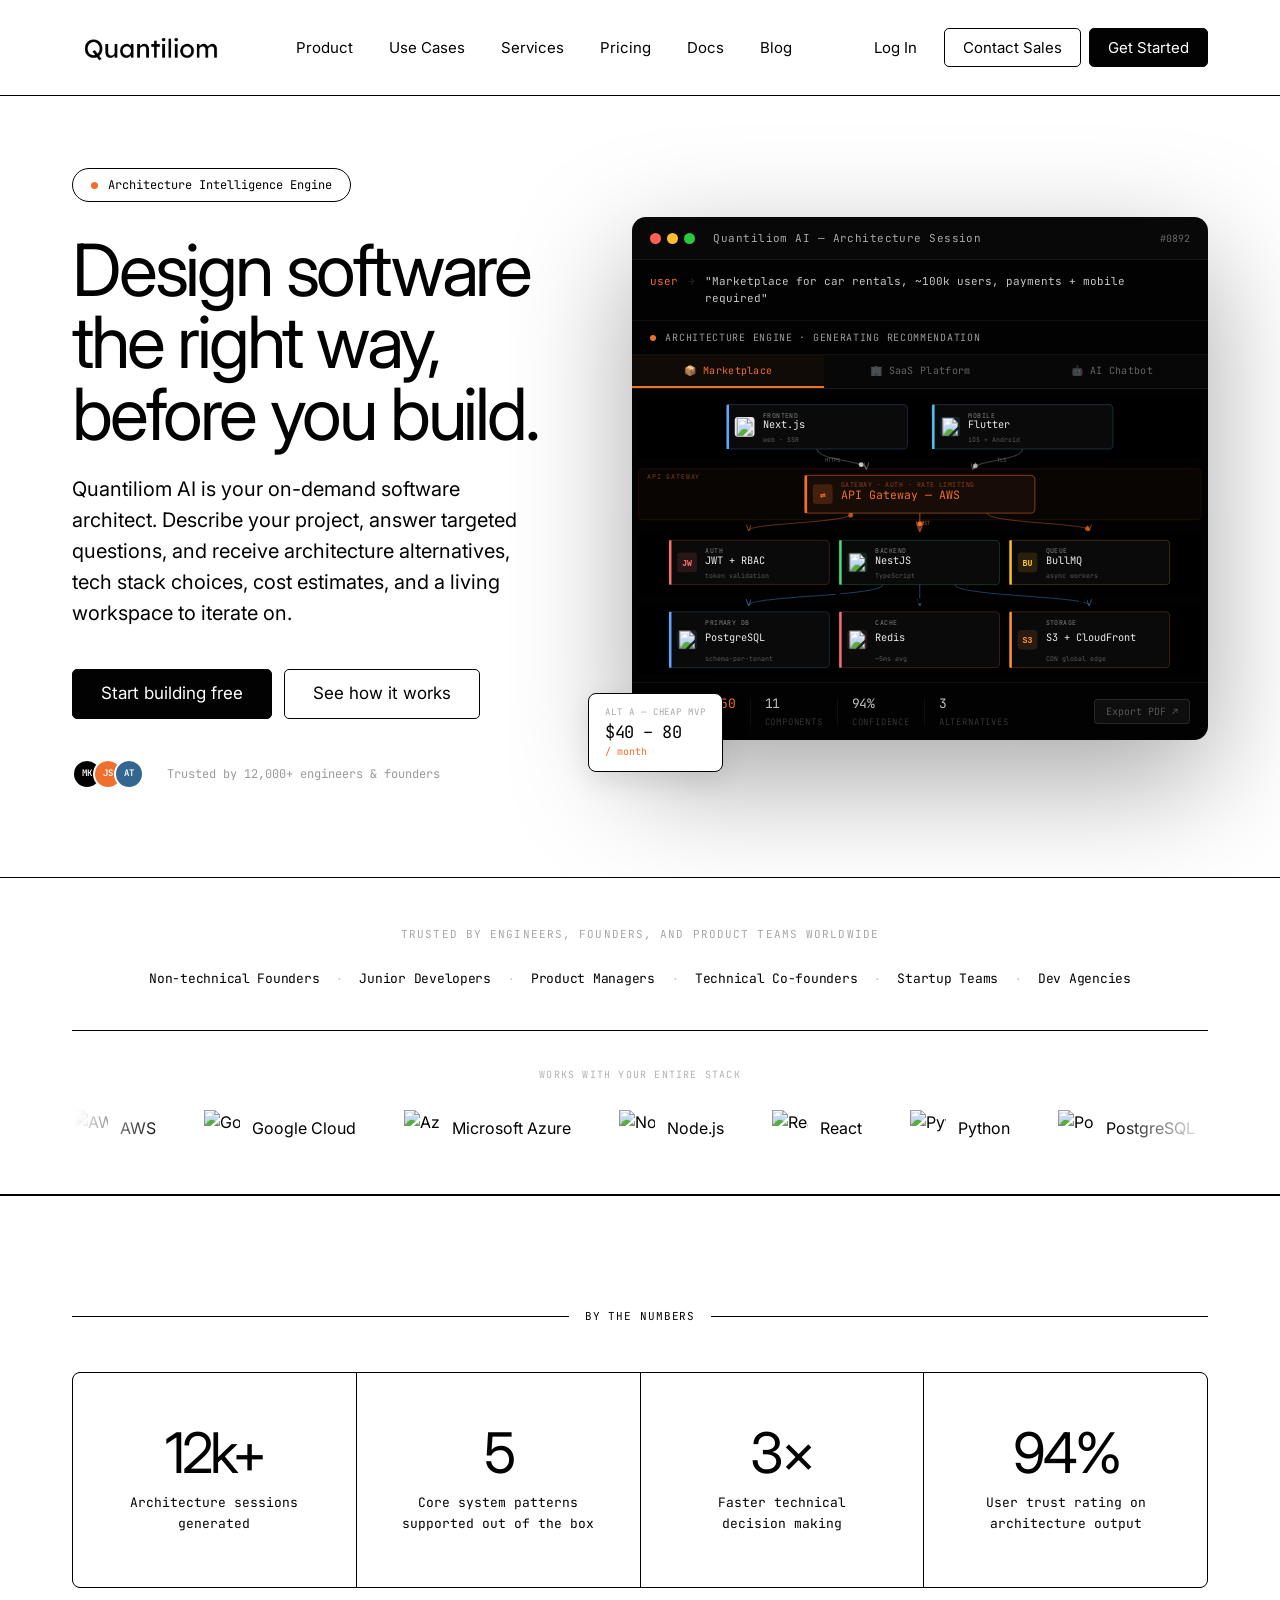
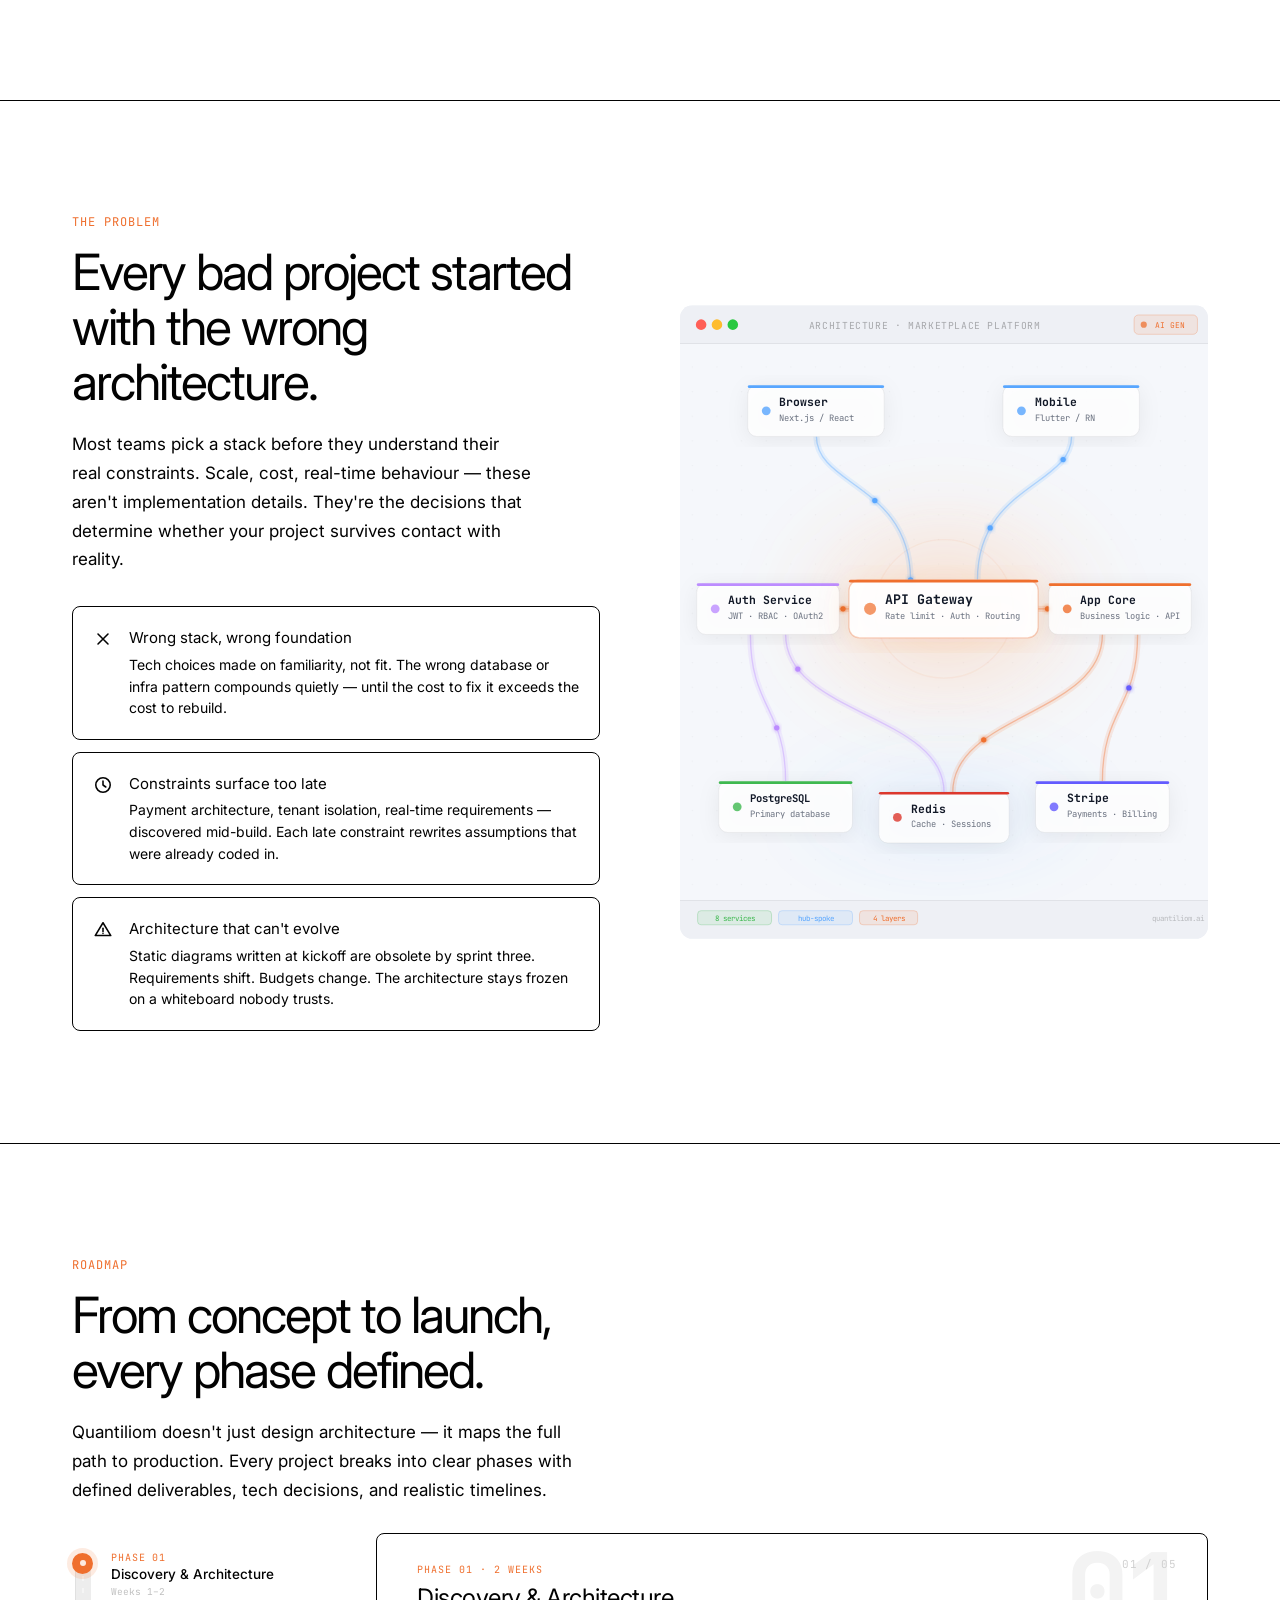
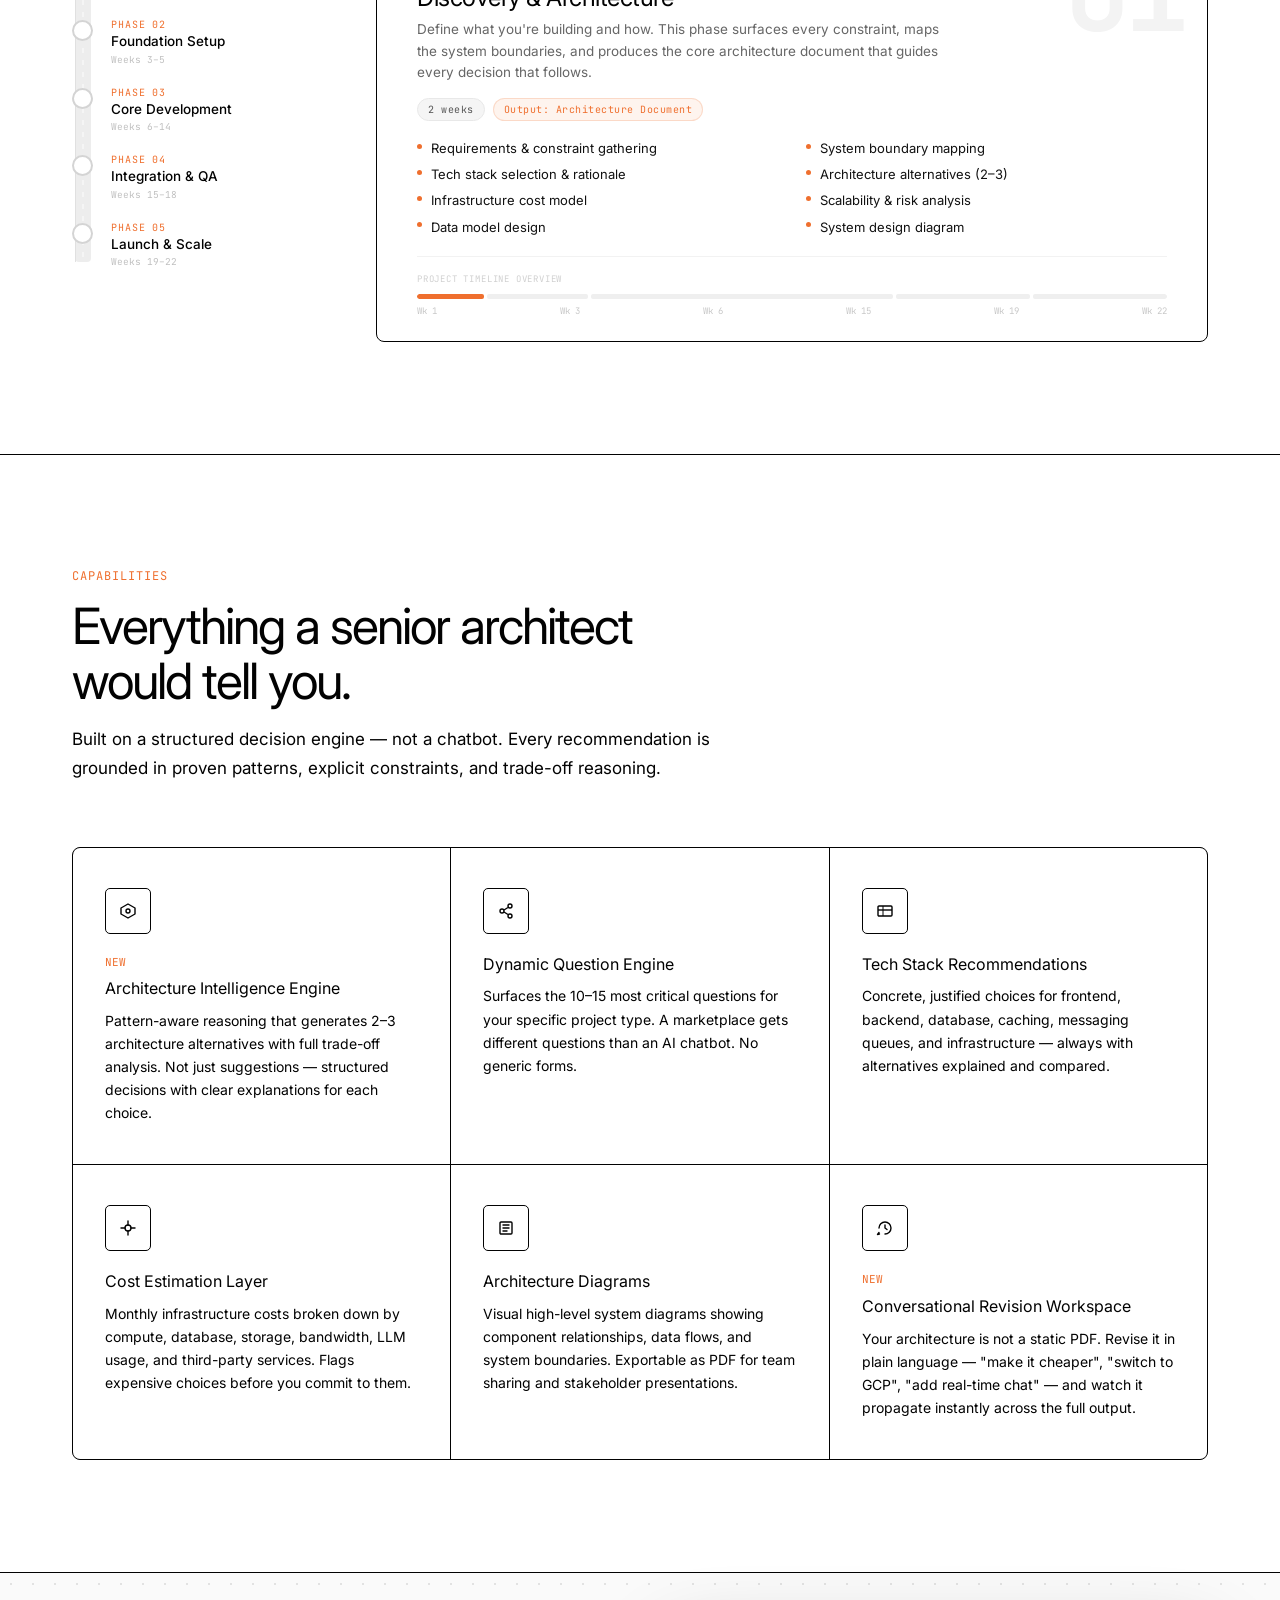
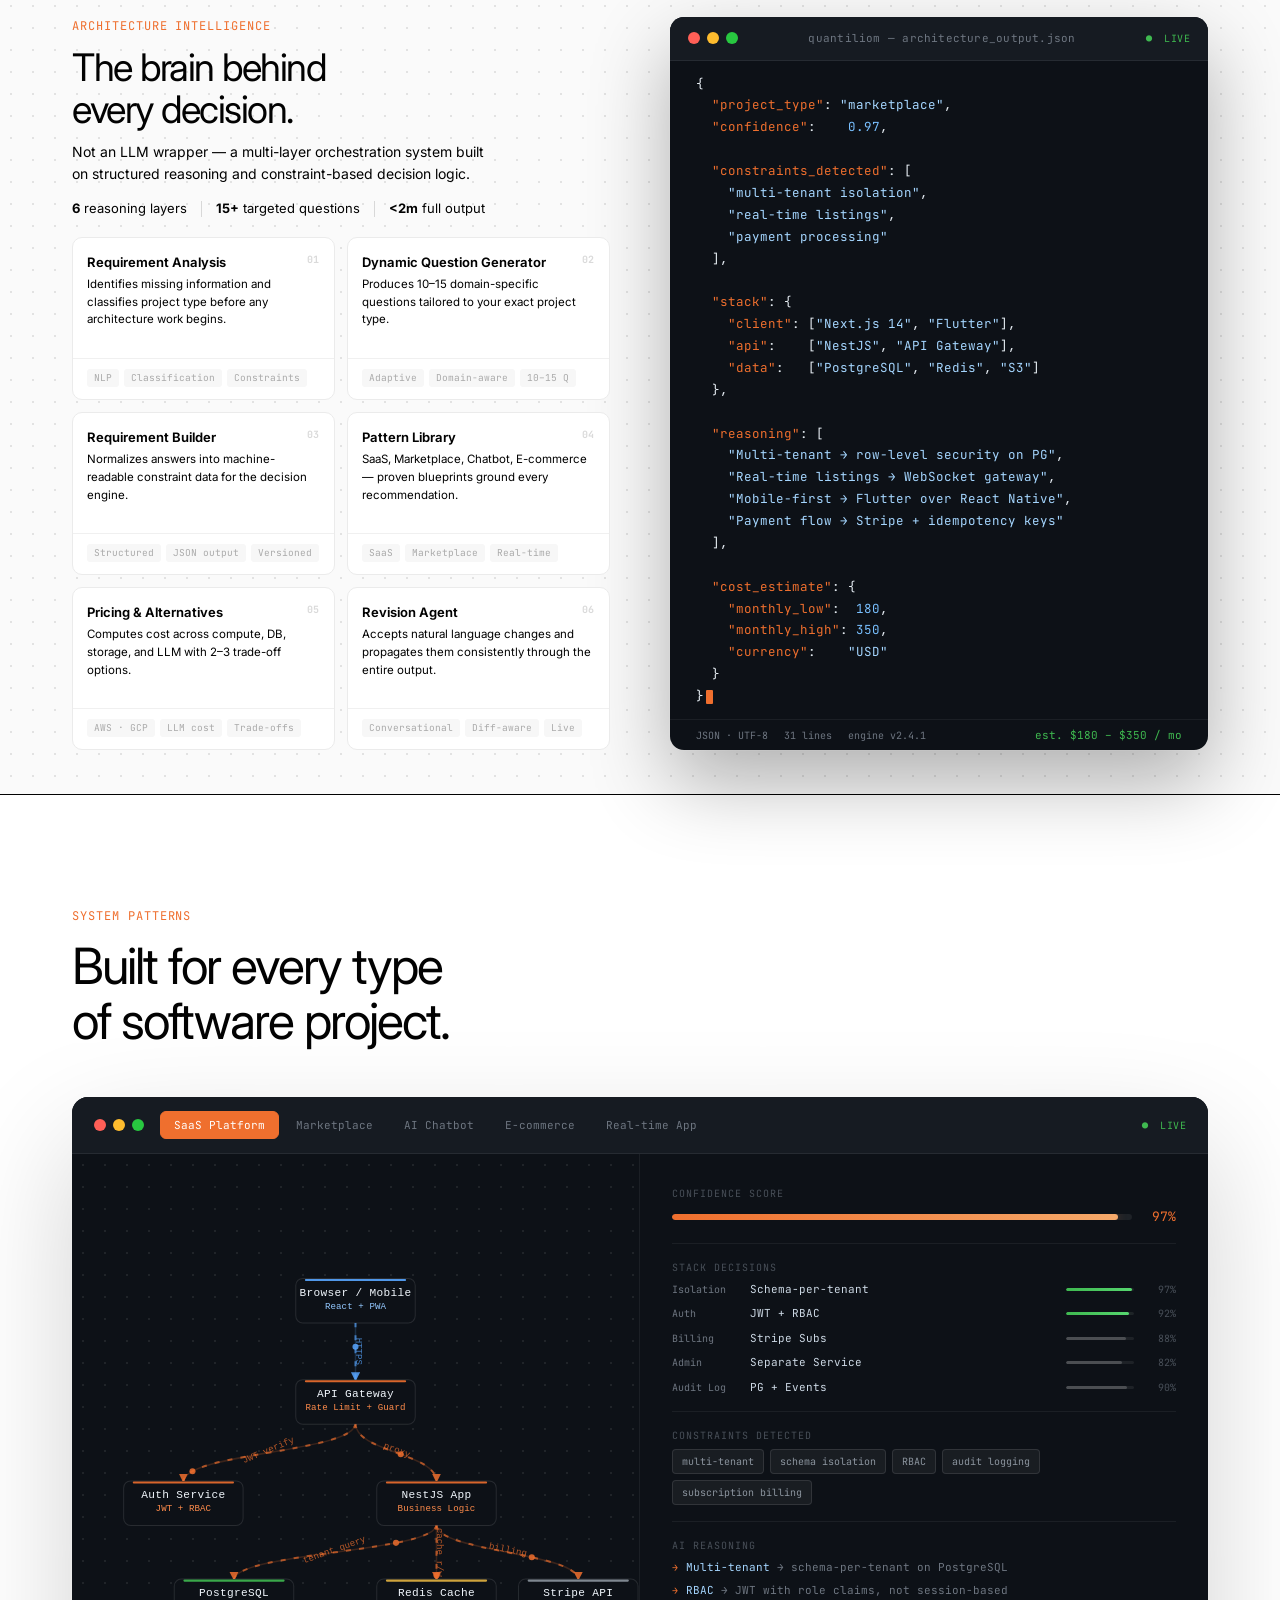
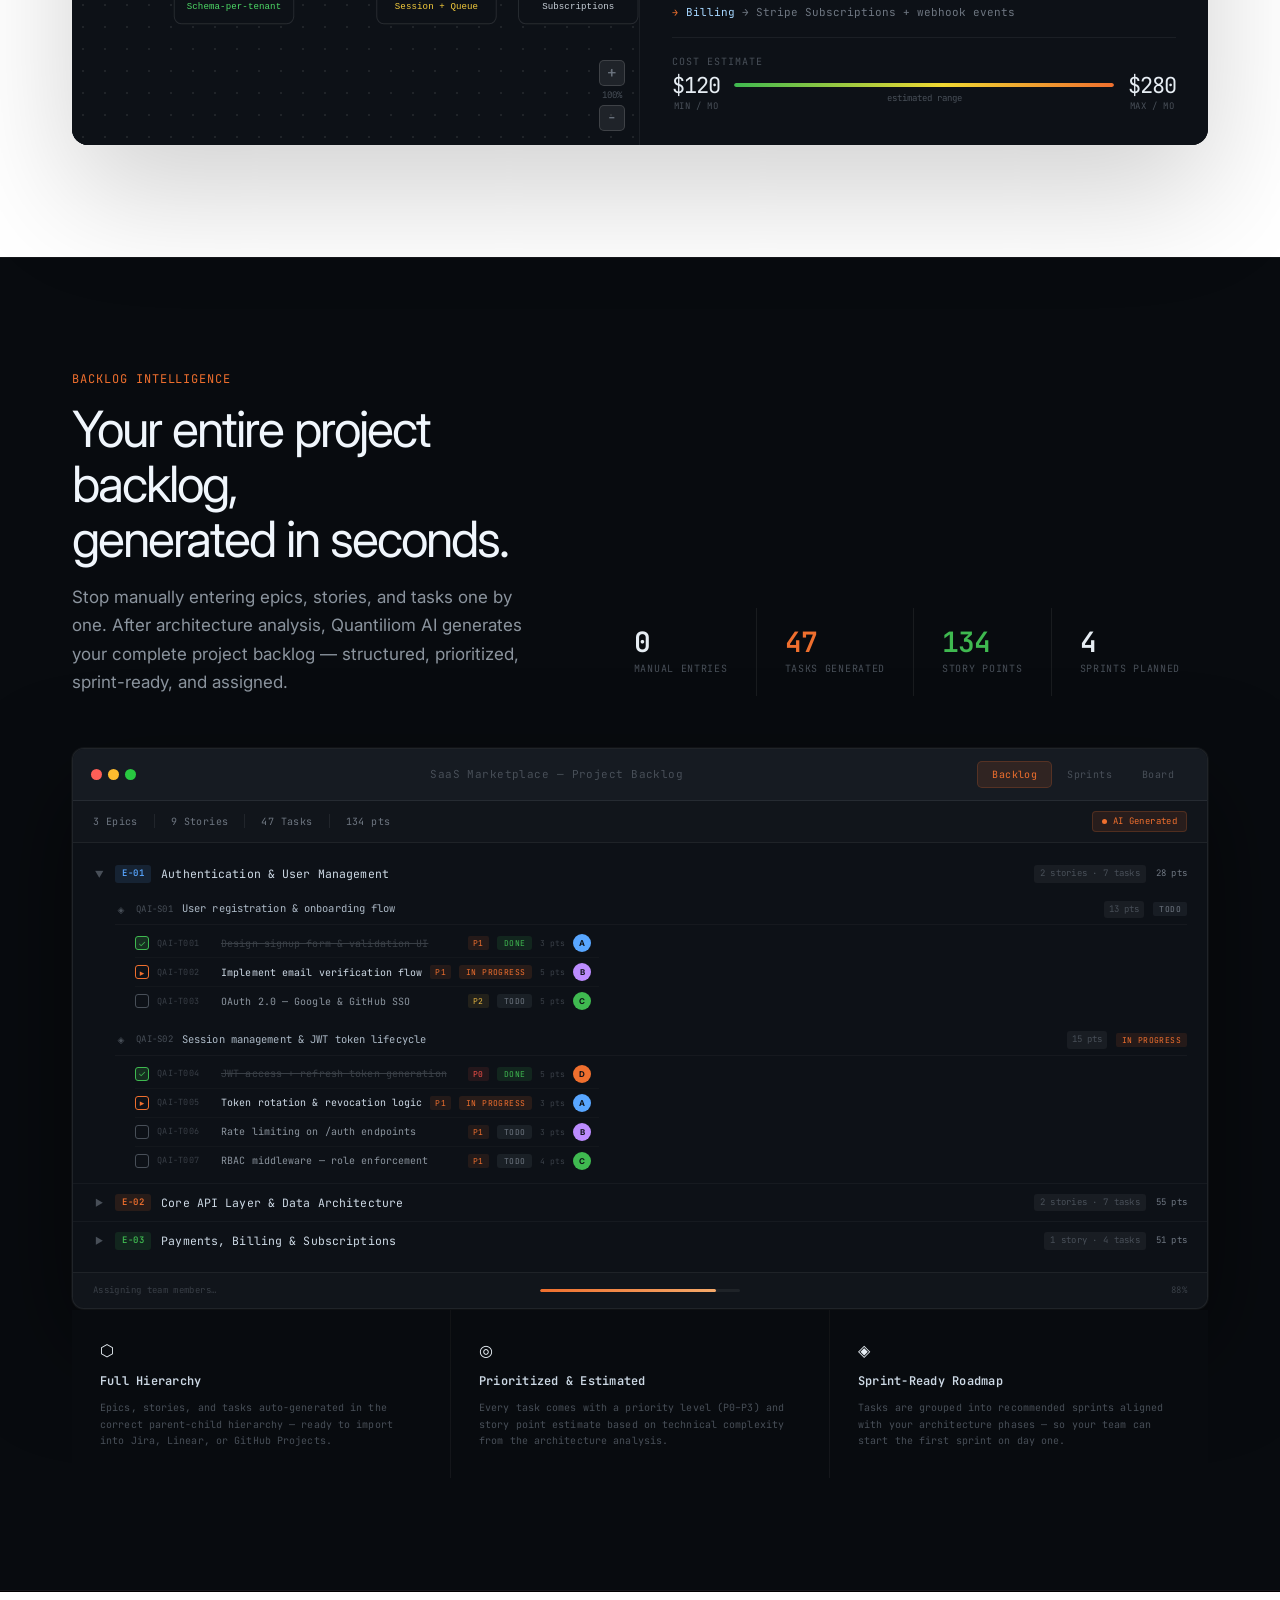
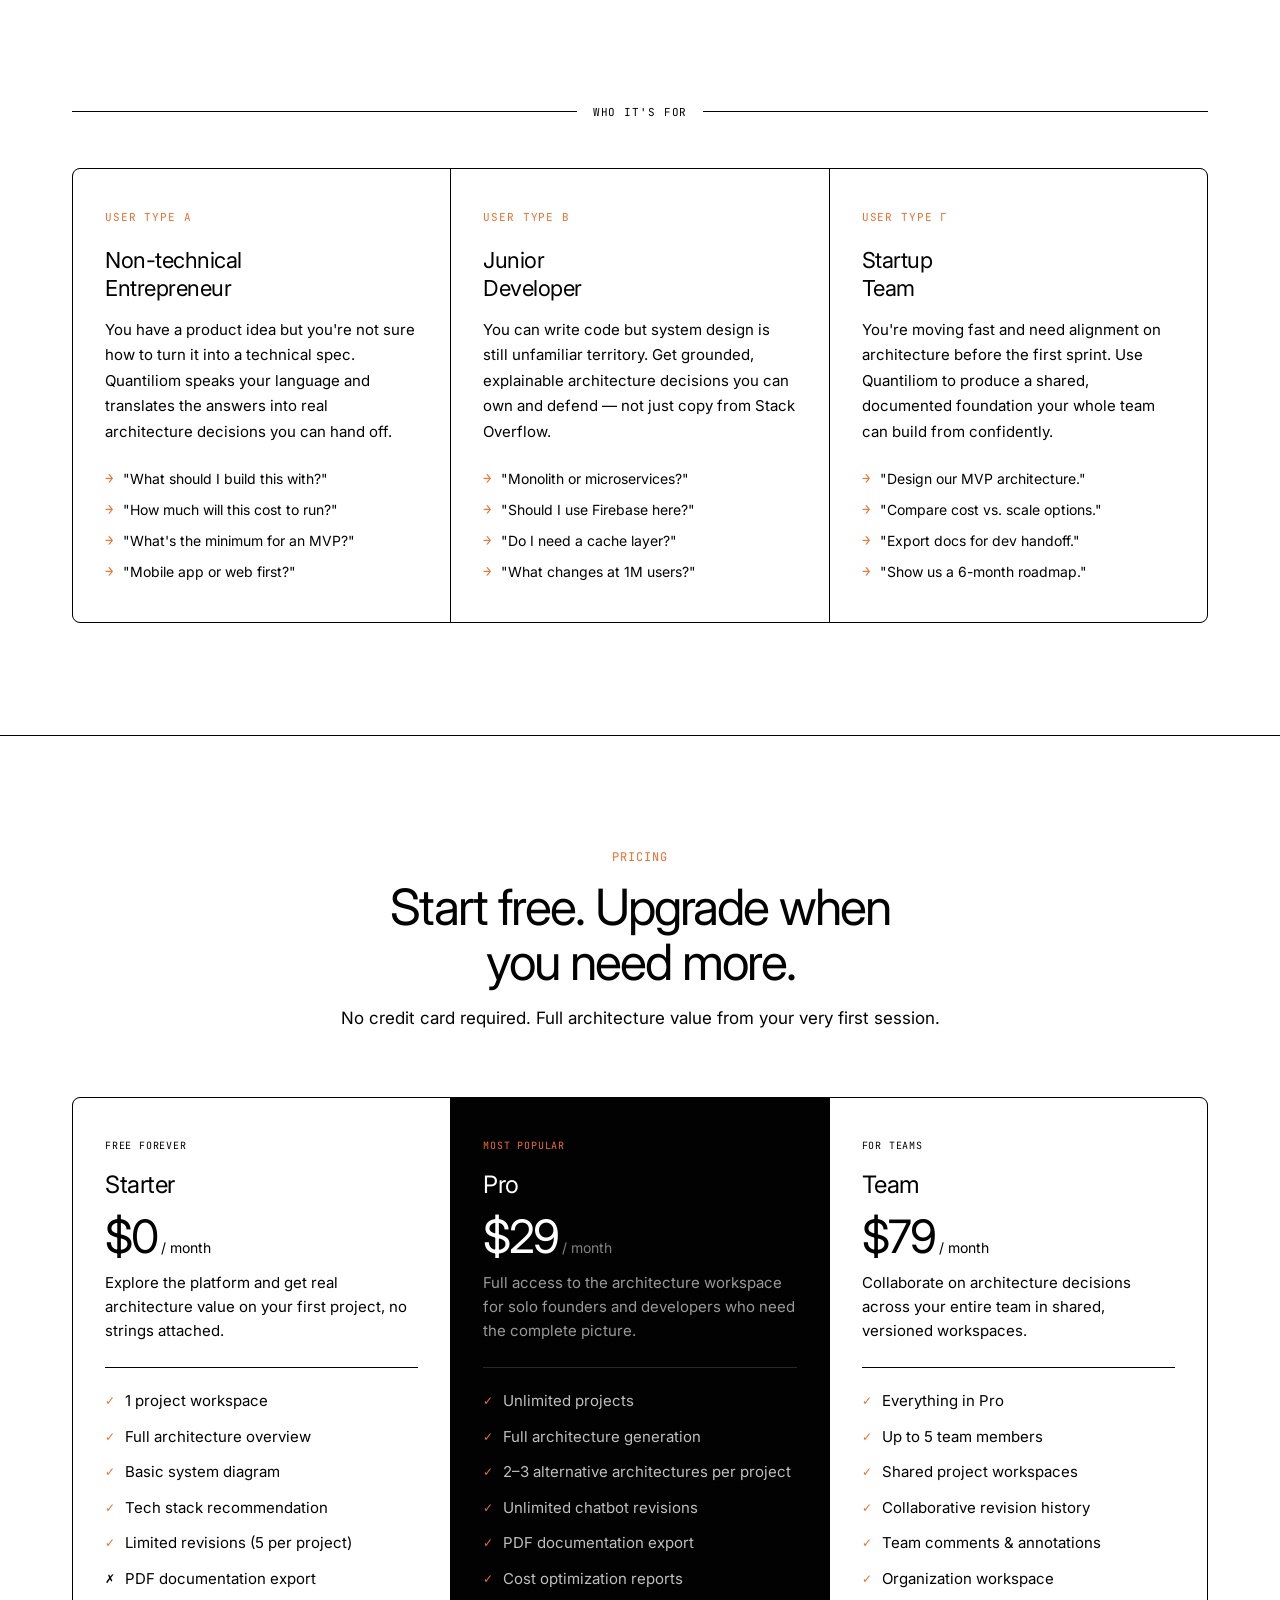
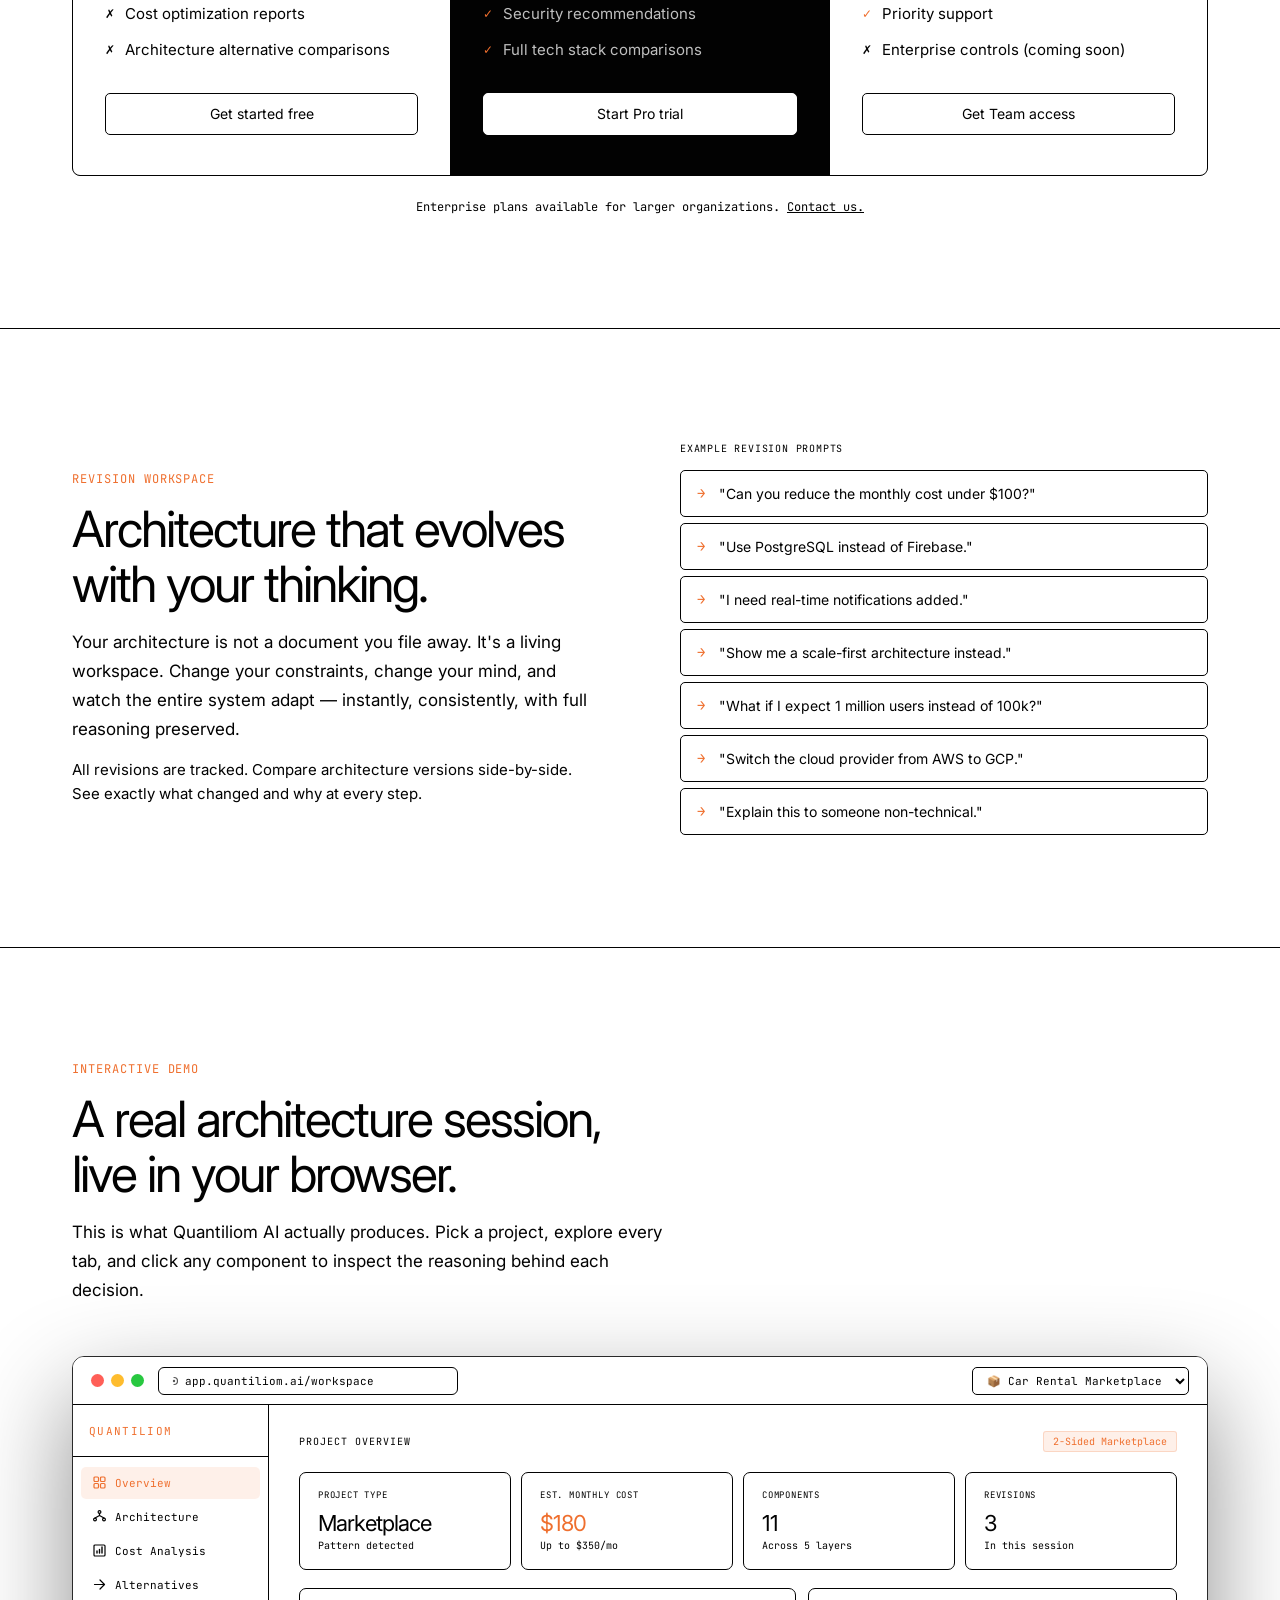
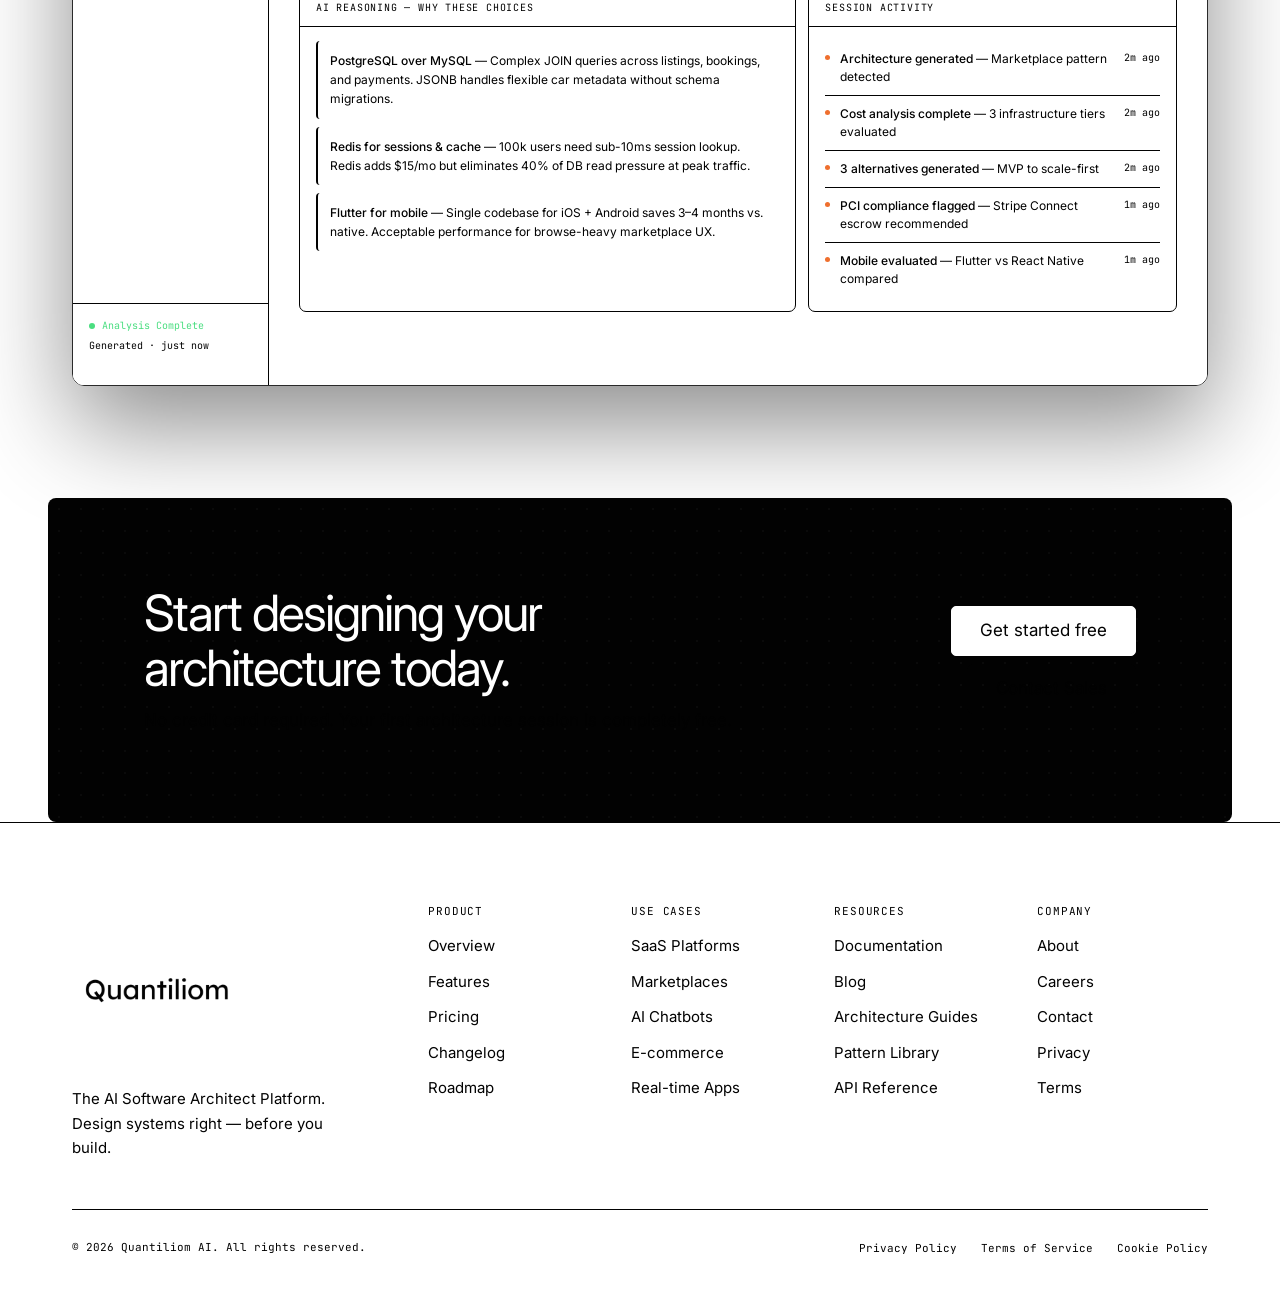
==== index.html @ 7c058d7a "New screen Service screen now available in the website and represent all the services provided at Qu" ====
<!DOCTYPE html>
<html lang="en">
<head>
  <meta charset="UTF-8">
  <meta name="viewport" content="width=device-width, initial-scale=1.0">
  <title>Quantiliom AI — AI Software Architect Platform</title>
  <link rel="preconnect" href="https://fonts.googleapis.com">
  <link rel="preconnect" href="https://fonts.gstatic.com" crossorigin>
  <link href="https://fonts.googleapis.com/css2?family=Inter:wght@400;500&family=JetBrains+Mono:wght@400&display=swap" rel="stylesheet">
  <style>
    /* ── TOKENS ─────────────────────────────────────── */
    :root {
      --black:       #020202;
      --light-gray:  #ffffff;
      --silver:      #ffffff;
      --cool-gray:   #020202;
      --graphite:    #020202;
      --ash:         #020202;
      --orange:      #ef6f2e;

      --sans:  'Inter', ui-sans-serif, system-ui, sans-serif;
      --mono:  'JetBrains Mono', ui-monospace, SFMono-Regular, Menlo, monospace;

      --max-w: 1440px;
      --r-sm:  5px;
      --r-card: 8px;
    }

    /* ── RESET ──────────────────────────────────────── */
    *, *::before, *::after { box-sizing: border-box; margin: 0; padding: 0; }
    html { scroll-behavior: smooth; }
    body {
      font-family: var(--sans);
      background: var(--light-gray);
      color: var(--black);
      font-size: 17px;
      line-height: 1.5;
      -webkit-font-smoothing: antialiased;
    }
    a { color: inherit; text-decoration: none; }
    button { font-family: inherit; cursor: pointer; }

    /* ── LAYOUT ─────────────────────────────────────── */
    .wrap {
      max-width: var(--max-w);
      margin: 0 auto;
      padding: 0 72px;
    }
    .section {
      padding: 112px 0;
      border-top: 1px solid var(--cool-gray);
    }

    /* ── BUTTONS ─────────────────────────────────────── */
    .btn {
      display: inline-flex; align-items: center; gap: 8px;
      font-family: var(--sans); font-size: 15px; font-weight: 400;
      border-radius: var(--r-sm); padding: 8px 18px;
      border: 1px solid transparent; line-height: 1.4;
      transition: all .15s ease; white-space: nowrap;
    }
    .btn-ghost  { background: transparent; color: var(--graphite); }
    .btn-ghost:hover { color: var(--black); }
    .btn-outline { background: transparent; color: var(--black); border-color: var(--cool-gray); }
    .btn-outline:hover { border-color: var(--graphite); }
    .btn-dark   { background: var(--black); color: #fff; border-color: var(--black); }
    .btn-dark:hover { background: var(--orange); border-color: var(--orange); }
    .btn-lg     { font-size: 17px; padding: 12px 28px; }
    .btn-white  { background: #fff; color: var(--black); border-color: #fff; }
    .btn-white:hover { background: var(--light-gray); border-color: var(--light-gray); }
    .btn-outline-dim { background: transparent; color: var(--ash); border-color: var(--graphite); }
    .btn-outline-dim:hover { color: #fff; border-color: var(--ash); }

    /* ── TYPOGRAPHY HELPERS ─────────────────────────── */
    .mono  { font-family: var(--mono); }
    .label {
      font-family: var(--mono); font-size: 12px;
      color: var(--orange); letter-spacing: .08em;
      text-transform: uppercase; display: block;
    }
    .display {
      font-size: 72px; font-weight: 400;
      line-height: 1; letter-spacing: -3.2px;
      color: var(--black);
    }
    .heading-lg {
      font-size: 50px; font-weight: 400;
      line-height: 1.1; letter-spacing: -2px;
      color: var(--black);
    }
    .heading {
      font-size: 28px; font-weight: 400;
      line-height: 1.2; letter-spacing: -.5px;
    }
    .body-sm { font-size: 15px; line-height: 1.6; color: var(--graphite); }
    .body-md { font-size: 17px; line-height: 1.7; color: var(--graphite); }

    /* ── SECTION META RULE ──────────────────────────── */
    .meta-rule {
      display: flex; align-items: center; gap: 16px;
      margin-bottom: 48px;
    }
    .meta-rule-line { flex: 1; height: 1px; background: var(--cool-gray); }
    .meta-rule-text {
      font-family: var(--mono); font-size: 11px;
      color: var(--ash); letter-spacing: .08em;
      text-transform: uppercase; white-space: nowrap;
    }

    /* ── GRID PANEL ─────────────────────────────────── */
    .panel-grid {
      display: grid;
      gap: 1px;
      background: var(--cool-gray);
      border: 1px solid var(--cool-gray);
      border-radius: var(--r-card);
      overflow: hidden;
    }
    .panel-cell {
      background: var(--silver);
      padding: 40px 32px;
      transition: background .15s;
    }
    .panel-cell:hover { background: var(--light-gray); }

    /* ────────────────────────────────────────────────
       NAV
    ──────────────────────────────────────────────── */
    .nav {
      position: sticky; top: 0; z-index: 100;
      background: var(--light-gray);
      border-bottom: 1px solid var(--cool-gray);
      height: 96px; display: flex; align-items: center;
    }
    .nav-inner {
      max-width: var(--max-w); margin: 0 auto;
      padding: 0 72px; width: 100%;
      display: flex; align-items: center; justify-content: space-between;
    }
    .nav-logo {
      display: flex; align-items: center;
    }
    .nav-logo-img {
      height: 160px; width: auto; display: block;
    }
    .logomark {
      width: 24px; height: 24px;
      background: var(--black); border-radius: 4px;
      display: flex; align-items: center; justify-content: center;
      flex-shrink: 0;
    }
    .nav-links {
      display: flex; align-items: center;
      gap: 36px; list-style: none;
    }
    .nav-links a {
      font-size: 15px; color: var(--graphite);
      transition: color .15s;
    }
    .nav-links a:hover { color: var(--black); }
    .nav-actions { display: flex; align-items: center; gap: 8px; }

    /* ────────────────────────────────────────────────
       HERO
    ──────────────────────────────────────────────── */
    .hero { padding: 96px 0 112px; overflow: hidden; }
    .hero-grid {
      display: grid;
      grid-template-columns: 1.05fr 1.35fr;
      gap: 56px; align-items: center;
    }

    .hero-badge {
      display: inline-flex; align-items: center;
      gap: 8px; margin-bottom: 28px;
    }
    .badge-new {
      font-family: var(--mono); font-size: 11px;
      color: var(--orange);
    }
    .badge-sep { font-family: var(--mono); font-size: 11px; color: var(--cool-gray); }
    .badge-text { font-family: var(--mono); font-size: 11px; color: var(--graphite); }

    .hero-sub {
      font-size: 20px; color: var(--graphite);
      line-height: 1.55; max-width: 480px;
      margin: 24px 0 40px;
    }
    .hero-actions { display: flex; align-items: center; gap: 12px; margin-bottom: 40px; }

    .code-block {
      background: var(--silver);
      border: 1px solid var(--cool-gray);
      border-radius: var(--r-card);
      padding: 14px 16px;
      display: flex; align-items: center;
      justify-content: space-between; gap: 16px;
    }
    .code-text {
      font-family: var(--mono); font-size: 13px;
      color: var(--graphite); letter-spacing: -.02em;
    }
    .code-prompt { color: var(--orange); margin-right: 6px; }
    .code-copy {
      background: none;
      border: 1px solid var(--cool-gray);
      border-radius: 3px;
      padding: 3px 8px;
      font-family: var(--mono); font-size: 11px;
      color: var(--ash); transition: all .15s;
    }
    .code-copy:hover { color: var(--graphite); border-color: var(--graphite); }

    /* Hero visual */
    .hero-visual {
      position: relative;
      display: flex; flex-direction: column; gap: 10px;
    }
    .dot-bg {
      position: absolute; inset: -24px;
      background-image: radial-gradient(circle, var(--cool-gray) 1px, transparent 1px);
      background-size: 20px 20px; opacity: .35; z-index: 0;
      pointer-events: none;
    }
    .hero-visual > * { position: relative; z-index: 1; }

    .vis-query {
      background: var(--silver);
      border: 1px solid var(--cool-gray);
      border-radius: var(--r-card);
      padding: 14px 18px;
      font-family: var(--mono); font-size: 12px;
      color: var(--graphite); letter-spacing: -.02em;
    }
    .vis-query .o { color: var(--orange); }

    .vis-pulse {
      display: flex; align-items: center; gap: 8px;
      padding: 0 4px;
    }
    .pulse-dot {
      width: 6px; height: 6px; border-radius: 50%;
      background: var(--orange);
      animation: pulse 1.8s ease-in-out infinite;
    }
    @keyframes pulse {
      0%, 100% { opacity: 1; } 50% { opacity: .3; }
    }
    .pulse-label {
      font-family: var(--mono); font-size: 10px;
      color: var(--ash); letter-spacing: .06em; text-transform: uppercase;
    }

    .vis-arch {
      background: var(--black);
      border: 1px solid #2a2828;
      border-radius: var(--r-card);
      padding: 20px;
    }
    .vis-arch-header {
      font-family: var(--mono); font-size: 10px;
      color: var(--orange); letter-spacing: .08em;
      text-transform: uppercase; margin-bottom: 16px;
    }
    .vis-stack {
      display: grid; grid-template-columns: 1fr 1fr;
      gap: 8px; margin-bottom: 14px;
    }
    .vis-node {
      border: 1px solid #222;
      border-radius: 3px; padding: 9px 12px;
    }
    .vis-node-label {
      font-family: var(--mono); font-size: 9px;
      color: #444; text-transform: uppercase;
      letter-spacing: .06em; margin-bottom: 5px;
    }
    .vis-node-value {
      font-family: var(--mono); font-size: 12px; color: #bbb;
    }
    .vis-node-value.accent { color: var(--orange); }
    .vis-sep { height: 1px; background: #1a1a1a; margin-bottom: 12px; }
    .vis-cost {
      display: flex; justify-content: space-between; align-items: center;
    }
    .vis-cost-label {
      font-family: var(--mono); font-size: 10px; color: #444;
    }
    .vis-cost-value {
      font-family: var(--mono); font-size: 13px; color: #ccc;
    }
    .vis-cost-value span { font-size: 10px; color: var(--orange); }

    .vis-alts { display: flex; gap: 8px; }
    .vis-alt {
      flex: 1; border: 1px solid var(--cool-gray);
      border-radius: 3px; padding: 10px 12px;
      background: var(--silver);
    }
    .vis-alt-label {
      font-family: var(--mono); font-size: 9px;
      color: var(--ash); text-transform: uppercase;
      letter-spacing: .06em; margin-bottom: 4px;
    }
    .vis-alt-price {
      font-family: var(--mono); font-size: 12px; color: var(--graphite);
    }

    /* ────────────────────────────────────────────────
       TRUST STRIP
    ──────────────────────────────────────────────── */
    .trust {
      padding: 48px 0;
      border-top: 1px solid var(--cool-gray);
      border-bottom: 1px solid var(--cool-gray);
    }
    .trust-label {
      font-family: var(--mono); font-size: 11px;
      color: var(--black); letter-spacing: .1em; opacity: .35;
      text-transform: uppercase; text-align: center;
      margin-bottom: 22px;
    }
    .trust-row {
      display: flex; align-items: center;
      justify-content: center; gap: 0; flex-wrap: wrap;
    }
    .trust-item {
      font-family: var(--mono); font-size: 13px;
      color: var(--black); letter-spacing: -.02em;
      padding: 5px 18px;
      transition: color .2s;
    }
    .trust-item:hover { color: var(--orange); }
    .trust-sep { color: var(--black); opacity: .2; font-size: 16px; line-height: 1; }
    /* Tech marquee */
    .tech-strip { border-top: 1px solid var(--cool-gray); padding-top: 36px; margin-top: 36px; }
    .tech-strip-label {
      font-family: var(--mono); font-size: 10px; color: var(--black); opacity: .3;
      text-transform: uppercase; letter-spacing: .12em; text-align: center; margin-bottom: 28px;
    }
    .tech-marquee-outer {
      overflow: hidden;
      -webkit-mask-image: linear-gradient(to right, transparent 0%, black 8%, black 92%, transparent 100%);
      mask-image: linear-gradient(to right, transparent 0%, black 8%, black 92%, transparent 100%);
    }
    .tech-marquee-track {
      display: flex; gap: 48px; align-items: center; width: max-content;
      animation: marqueeScroll 38s linear infinite;
    }
    .tech-marquee-track:hover { animation-play-state: paused; }
    @keyframes marqueeScroll {
      from { transform: translateX(0); }
      to   { transform: translateX(-50%); }
    }
    .tech-logo-item {
      display: inline-flex; align-items: center; gap: 12px;
      font-family: var(--sans); font-size: 16px; font-weight: 400; color: var(--black);
      white-space: nowrap; flex-shrink: 0;
      transition: opacity .2s, transform .2s var(--spring);
      cursor: default;
    }
    .tech-logo-item:hover { opacity: .55; transform: translateY(-2px); }
    .tech-logo-item img { width: 36px; height: 36px; flex-shrink: 0; display: block; }

    /* ────────────────────────────────────────────────
       METRICS
    ──────────────────────────────────────────────── */
    .metrics-grid {
      display: grid; grid-template-columns: repeat(4, 1fr);
    }
    .metric-cell {
      background: var(--silver);
      padding: 52px 32px; text-align: center;
    }
    .metric-val {
      font-size: 56px; font-weight: 400;
      letter-spacing: -3px; color: var(--black);
      line-height: 1; margin-bottom: 12px;
    }
    .metric-lbl {
      font-family: var(--mono); font-size: 13px;
      color: var(--ash); line-height: 1.6;
    }

    /* ────────────────────────────────────────────────
       PROBLEM
    ──────────────────────────────────────────────── */
    .problem-grid {
      display: grid; grid-template-columns: 1fr 1fr;
      gap: 80px; align-items: stretch; min-height: 740px;
    }
    .problem-list { list-style: none; display: flex; flex-direction: column; gap: 12px; margin-top: 32px; }
    .problem-item {
      display: flex; align-items: flex-start; gap: 16px;
      padding: 20px; background: var(--silver);
      border: 1px solid var(--cool-gray); border-radius: var(--r-card);
    }
    .problem-icon { flex-shrink: 0; width: 20px; height: 20px; margin-top: 2px; color: var(--graphite); }
    .problem-title { font-size: 15px; color: var(--black); margin-bottom: 4px; }
    .problem-desc { font-size: 14px; color: var(--graphite); line-height: 1.55; }

    /* ADG node interactivity */
    .adg-node { cursor: pointer; transition: transform 0.18s ease, filter 0.18s ease; }
    .adg-node:hover { transform: translateY(-2px); filter: drop-shadow(0 8px 20px rgba(0,0,0,0.13)); }
    .adg-node:active { transform: scale(0.96); filter: drop-shadow(0 2px 6px rgba(0,0,0,0.10)); transition: transform 0.08s ease, filter 0.08s ease; }
    #adg-wrap { position: relative; height: 100%; }
    /* Diagram fades out when a detail panel is open */
    #adg-wrap > svg { transition: opacity 0.32s ease, transform 0.32s ease, filter 0.32s ease; }
    #adg-wrap.adg-detail-open > svg { opacity: 0.15; transform: scale(0.96) translateY(-5px); filter: blur(2px); pointer-events: none; }
    #adg-detail {
      display: none; flex-direction: column;
      position: absolute; inset: 0;
      background: #f5f7fb; border-radius: 14px;
      font-family: 'JetBrains Mono', monospace;
      overflow: hidden; z-index: 10;
      box-shadow: 0 4px 32px rgba(0,0,0,0.10);
    }
    /* Enter: panel rises + sharpens into view */
    #adg-detail.adg-visible {
      animation: adg-enter 0.40s cubic-bezier(0.22, 1, 0.36, 1) both;
    }
    /* Leave: panel sinks + blurs out */
    #adg-detail.adg-leaving {
      animation: adg-leave 0.26s cubic-bezier(0.55, 0, 0.45, 1) both;
    }
    @keyframes adg-enter {
      from { opacity: 0; transform: translateY(20px) scale(0.97); filter: blur(4px); }
      to   { opacity: 1; transform: translateY(0)    scale(1);    filter: blur(0);   }
    }
    @keyframes adg-leave {
      from { opacity: 1; transform: translateY(0)    scale(1);    filter: blur(0);   }
      to   { opacity: 0; transform: translateY(14px) scale(0.97); filter: blur(3px); }
    }
    /* Stagger content inside the panel on open */
    #adg-detail.adg-visible .adg-detail-header     { animation: adg-stagger 0.30s 0.08s both; }
    #adg-detail.adg-visible .adg-detail-role       { animation: adg-stagger 0.30s 0.14s both; }
    #adg-detail.adg-visible .adg-detail-desc       { animation: adg-stagger 0.30s 0.19s both; }
    #adg-detail.adg-visible .adg-detail-grid       { animation: adg-stagger 0.30s 0.24s both; }
    #adg-detail.adg-visible .adg-detail-stack-title,
    #adg-detail.adg-visible .adg-detail-stack      { animation: adg-stagger 0.30s 0.29s both; }
    @keyframes adg-stagger {
      from { opacity: 0; transform: translateY(10px); }
      to   { opacity: 1; transform: translateY(0); }
    }
    .adg-detail-titlebar {
      display: flex; align-items: center; gap: 10px;
      padding: 0 16px; height: 38px; flex-shrink: 0;
      background: #eef0f5; border-bottom: 1px solid rgba(0,0,0,0.07);
    }
    .adg-detail-dots { display: flex; gap: 6px; }
    .adg-detail-dots span { width: 12px; height: 12px; border-radius: 50%; }
    .adg-detail-back {
      margin-left: auto; display: flex; align-items: center; gap: 5px;
      background: none; border: 1px solid rgba(0,0,0,0.12); border-radius: 6px;
      padding: 3px 10px; font-family: 'JetBrains Mono', monospace;
      font-size: 11px; color: #374151; cursor: pointer;
      transition: background 0.15s ease, transform 0.15s ease;
    }
    .adg-detail-back:hover { background: rgba(0,0,0,0.06); transform: translateX(-2px); }
    .adg-detail-body { flex: 1; overflow-y: auto; padding: 24px 26px; }
    .adg-detail-header { display: flex; align-items: center; gap: 12px; margin-bottom: 18px; }
    .adg-detail-dot { width: 10px; height: 10px; border-radius: 50%; flex-shrink: 0; }
    .adg-detail-name { font-size: 20px; font-weight: 700; color: #111827; }
    .adg-detail-sub { font-size: 11px; color: #6b7280; margin-top: 2px; }
    .adg-detail-role {
      display: inline-block; padding: 3px 10px; border-radius: 20px;
      font-size: 10px; font-weight: 600; margin-bottom: 16px;
      letter-spacing: 0.04em; text-transform: uppercase;
    }
    .adg-detail-desc { font-size: 13px; color: #374151; line-height: 1.7; margin-bottom: 20px; }
    .adg-detail-grid { display: grid; grid-template-columns: 1fr 1fr; gap: 14px; margin-bottom: 20px; }
    .adg-detail-col h4 {
      font-size: 10px; font-weight: 700; letter-spacing: 0.06em; text-transform: uppercase;
      margin-bottom: 8px;
    }
    .adg-detail-col ul { list-style: none; display: flex; flex-direction: column; gap: 6px; }
    .adg-detail-col li { font-size: 12px; color: #374151; display: flex; gap: 6px; align-items: flex-start; line-height: 1.5; }
    .adg-detail-col li::before { content: ''; flex-shrink: 0; margin-top: 5px; width: 6px; height: 6px; border-radius: 50%; }
    .adg-pros li::before { background: #3fb950; }
    .adg-cons li::before { background: #f87171; }
    .adg-detail-stack-title { font-size: 10px; font-weight: 700; letter-spacing: 0.06em; text-transform: uppercase; color: #6b7280; margin-bottom: 10px; }
    .adg-detail-stack { display: flex; flex-wrap: wrap; gap: 7px; }
    .adg-detail-stack span {
      padding: 3px 10px; border-radius: 6px; font-size: 11px; font-weight: 600;
      background: rgba(0,0,0,0.05); color: #374151;
      border: 1px solid rgba(0,0,0,0.08);
    }
    .adg-detail-statusbar {
      height: 38px; flex-shrink: 0; display: flex; align-items: center; padding: 0 16px; gap: 10px;
      background: rgba(238,240,245,0.97); border-top: 1px solid rgba(0,0,0,0.07);
    }
    .adg-detail-statusbar span { font-size: 9px; color: rgba(0,0,0,0.3); }
    /* Before/After cards */
    .compare-stack { display: flex; flex-direction: column; gap: 12px; }
    .compare-card {
      border-radius: var(--r-card);
      border: 1px solid var(--cool-gray);
      padding: 20px;
    }
    .compare-card.before { background: var(--silver); }
    .compare-card.after  { background: var(--black); border-color: #2a2828; }
    .compare-lbl {
      font-family: var(--mono); font-size: 10px;
      letter-spacing: .08em; text-transform: uppercase;
      margin-bottom: 14px;
    }
    .compare-card.before .compare-lbl { color: var(--ash); }
    .compare-card.after  .compare-lbl { color: var(--orange); }
    .bubbles { display: flex; flex-direction: column; gap: 8px; }
    .bubble {
      border-radius: 6px; padding: 10px 14px;
      font-size: 13px; max-width: 88%; line-height: 1.55;
    }
    .bubble.user {
      background: var(--light-gray); color: var(--black);
      border: 1px solid var(--cool-gray); align-self: flex-end;
    }
    .bubble.bot-bad {
      background: transparent; color: var(--ash);
      border: 1px solid var(--cool-gray);
      font-family: var(--mono); font-size: 12px;
      align-self: flex-start;
    }
    .bubble.bot-good {
      background: #1a1a1a; color: #999;
      font-family: var(--mono); font-size: 11px;
      align-self: flex-start; border: 1px solid #2a2828;
      line-height: 1.7;
    }
    .bubble.bot-good .o { color: var(--orange); }

    /* ────────────────────────────────────────────────
       HOW IT WORKS
    ──────────────────────────────────────────────── */
    .how-header { max-width: 620px; margin: 0 auto 64px; text-align: center; }
    .steps-grid {
      display: grid; grid-template-columns: repeat(4, 1fr);
    }
    .step-cell { background: var(--silver); padding: 40px 32px; }
    .step-num {
      font-family: var(--mono); font-size: 12px;
      color: var(--orange); display: block; margin-bottom: 20px;
    }
    .step-icon {
      width: 46px; height: 46px;
      border: 1px solid var(--cool-gray); border-radius: var(--r-sm);
      background: var(--light-gray);
      display: flex; align-items: center; justify-content: center;
      margin-bottom: 20px; color: var(--graphite);
    }
    .step-title { font-size: 16px; color: var(--black); margin-bottom: 10px; line-height: 1.3; }
    .step-desc  { font-size: 14px; color: var(--graphite); line-height: 1.6; }

    /* ────────────────────────────────────────────────
       FEATURES
    ──────────────────────────────────────────────── */
    .features-intro { max-width: 680px; margin-bottom: 64px; }
    .features-grid { display: grid; grid-template-columns: repeat(3, 1fr); }
    .feat-cell { background: var(--silver); padding: 40px 32px; }
    .feat-cell:hover { background: var(--light-gray); }
    .feat-icon {
      width: 46px; height: 46px;
      border: 1px solid var(--cool-gray); border-radius: var(--r-sm);
      background: var(--light-gray);
      display: flex; align-items: center; justify-content: center;
      margin-bottom: 20px; color: var(--graphite);
    }
    .feat-new {
      font-family: var(--mono); font-size: 11px;
      color: var(--orange); margin-bottom: 8px;
    }
    .feat-title { font-size: 16px; color: var(--black); margin-bottom: 10px; line-height: 1.3; }
    .feat-desc  { font-size: 14px; color: var(--graphite); line-height: 1.65; }

    /* ────────────────────────────────────────────────
       ARCHITECTURE INTELLIGENCE SECTION
    ──────────────────────────────────────────────── */
    .aii-grid {
      display: grid; grid-template-columns: 1fr 1fr;
      gap: 60px; align-items: stretch;
    }
    .aii-left { display: flex; flex-direction: column; }

    /* Inline stats strip */
    .aii-inline-stats {
      display: flex; align-items: center;
      margin: 14px 0 18px; font-size: 13px; color: var(--graphite);
    }
    .aii-inline-stats strong { font-weight: 700; color: var(--black); }
    .aii-istat-sep { width: 1px; height: 16px; background: #d8d8d8; margin: 0 14px; flex-shrink:0; }

    /* 2×3 feature card grid */
    .aii-cards {
      display: grid; grid-template-columns: 1fr 1fr;
      gap: 12px; flex: 1;
    }
    .aii-card {
      display: flex; flex-direction: column;
      border: 1px solid #ebebeb; border-radius: 10px; background: #fff;
      position: relative; overflow: hidden;
      transition: box-shadow .22s, transform .22s var(--spring), border-color .22s;
    }
    .aii-card:hover { box-shadow: 0 6px 24px rgba(0,0,0,.08); transform: translateY(-2px); border-color: #ddd; }
    .aii-card-body { flex: 1; padding: 16px 14px 12px; }
    .aii-card-num {
      font-family: var(--mono); font-size: 10px; color: #dadada;
      font-weight: 700; letter-spacing: .06em;
      position: absolute; top: 14px; right: 14px;
    }
    .aii-card-title { font-size: 13px; font-weight: 650; color: var(--black); line-height: 1.3; margin-bottom: 5px; }
    .aii-card-desc { font-size: 11.5px; color: var(--graphite); line-height: 1.55; }
    .aii-card-tags {
      border-top: 1px solid #f0f0f0; padding: 10px 14px 12px;
      display: flex; flex-wrap: wrap; gap: 5px;
    }
    .aii-card-tag {
      font-family: var(--mono); font-size: 9.5px; color: #aaa;
      background: #f7f7f7; border-radius: 3px; padding: 2px 7px;
    }

    /* Terminal — fills full column height via stretch */
    .aii-terminal {
      display: flex; flex-direction: column;
      background: #0d1117; border-radius: 14px; overflow: hidden;
      box-shadow: 0 0 0 1px rgba(255,255,255,.07), 0 32px 80px rgba(0,0,0,.3);
    }
    .aii-term-bar {
      background: #161b22; padding: 13px 18px; flex-shrink: 0;
      display: flex; align-items: center; gap: 12px;
      border-bottom: 1px solid rgba(255,255,255,.07);
    }
    .aii-term-dots { display: flex; gap: 7px; flex-shrink: 0; }
    .aii-td { width: 12px; height: 12px; border-radius: 50%; }
    .aii-td-r { background: #ff5f57; }
    .aii-td-y { background: #febc2e; }
    .aii-td-g { background: #28c840; }
    .aii-term-title {
      font-family: var(--mono); font-size: 11px; color: #6e7681;
      flex: 1; text-align: center; letter-spacing: .02em;
    }
    .aii-term-badge {
      font-family: var(--mono); font-size: 10px; color: #3fb950;
      letter-spacing: .05em; display: flex; align-items: center;
      gap: 5px; flex-shrink: 0;
    }
    @keyframes aiiBlink { 0%,100%{opacity:1} 50%{opacity:.3} }
    .aii-term-badge-dot { animation: aiiBlink 1.4s ease-in-out infinite; }
    .aii-term-body {
      flex: 1; padding: 12px 26px; overflow-y: auto;
      font-family: var(--mono); font-size: 12.5px;
      line-height: 1.75; color: #e6edf3;
    }
    .aii-k  { color: #ef6f2e; }
    .aii-s  { color: #a5d6ff; }
    .aii-n  { color: #79c0ff; }
    .aii-cm { color: #6e7681; font-style: italic; }
    .aii-p  { color: #e6edf3; }
    .aii-cursor {
      display: inline-block; width: 7px; height: 14px;
      background: #ef6f2e; border-radius: 1px;
      vertical-align: text-bottom; margin-left: 2px;
      animation: aiiCursor .9s step-end infinite;
    }
    @keyframes aiiCursor { 0%,100%{opacity:1} 50%{opacity:0} }
    .aii-line {
      display: block; opacity: 0; transform: translateX(-6px);
      transition: opacity .22s ease, transform .22s ease;
      white-space: pre;
    }
    .aii-line.aii-shown { opacity: 1; transform: translateX(0); }
    .aii-term-footer {
      padding: 7px 26px; border-top: 1px solid rgba(255,255,255,.06); flex-shrink: 0;
      display: flex; align-items: center; justify-content: space-between;
    }
    .aii-term-footer-left {
      font-family: var(--mono); font-size: 10px; color: #6e7681;
      display: flex; align-items: center; gap: 16px;
    }
    .aii-term-footer-cost { font-family: var(--mono); font-size: 11px; color: #3fb950; }

    /* ────────────────────────────────────────────────
       USE CASES
    ──────────────────────────────────────────────── */
    /* ════════════════════════════════════════════════
       SYSTEM PATTERNS CONSOLE
    ════════════════════════════════════════════════ */
    .sp-console {
      border-radius: 16px; overflow: hidden;
      background: #0d1117;
      box-shadow: 0 0 0 1px rgba(255,255,255,.08), 0 48px 120px rgba(0,0,0,.18);
    }
    .sp-bar {
      background: #161b22; padding: 14px 22px;
      display: flex; align-items: center; gap: 16px;
      border-bottom: 1px solid rgba(255,255,255,.07);
    }
    .sp-bar-dots { display: flex; gap: 7px; flex-shrink: 0; }
    .sp-dot { width: 12px; height: 12px; border-radius: 50%; }
    .sp-dot-r { background: #ff5f57; }
    .sp-dot-y { background: #febc2e; }
    .sp-dot-g { background: #28c840; }
    .sp-tabs { display: flex; gap: 3px; flex: 1; flex-wrap: wrap; }
    .sp-tab {
      padding: 6px 13px; border-radius: 6px;
      font-family: var(--mono); font-size: 11px; color: #6e7681;
      background: transparent; border: 1px solid transparent;
      cursor: pointer; white-space: nowrap; transition: all .18s ease;
    }
    .sp-tab:hover:not(.active) { color: #cdd9e5; background: rgba(255,255,255,.05); border-color: rgba(255,255,255,.08); }
    .sp-tab.active { background: var(--orange); color: #fff; border-color: var(--orange); }
    .sp-bar-status {
      font-family: var(--mono); font-size: 10px; color: #3fb950;
      display: flex; align-items: center; gap: 5px; flex-shrink: 0; letter-spacing: .05em;
    }
    .sp-status-dot { animation: aiiBlink 1.4s ease-in-out infinite; }
    .sp-body {
      display: grid; grid-template-columns: 1fr 1fr; min-height: 500px;
      transition: opacity .2s ease;
    }
    .sp-body.sp-fade { opacity: 0; }
    /* left: blueprint — SVG diagram */
    .sp-blueprint {
      border-right: 1px solid rgba(255,255,255,.06);
      background: #0d1117; overflow: hidden;
      display: flex; flex-direction: column; position: relative;
    }
    @keyframes spNodeIn {
      from { opacity: 0; transform: translateY(6px); }
      to   { opacity: 1; transform: translateY(0); }
    }
    @keyframes spFlowDash { from { stroke-dashoffset: 20; } to { stroke-dashoffset: 0; } }
    .sp-diag-wrap {
      position: relative; flex: 1; min-height: 430px; overflow: hidden; cursor: grab;
      background-color: #0d1117;
      background-image: radial-gradient(circle, rgba(255,255,255,.08) 1px, transparent 1px);
      background-size: 22px 22px;
    }
    .sp-diag-wrap:active { cursor: grabbing; }
    .sp-diag-svg { width: 100%; height: 100%; display: block; }
    .sp-zoom-bar {
      position: absolute; bottom: 14px; right: 14px;
      display: flex; flex-direction: column; align-items: center; gap: 3px; z-index: 2;
    }
    .sp-zoom-btn {
      width: 26px; height: 26px; border-radius: 5px;
      background: rgba(255,255,255,.08); border: 1px solid rgba(255,255,255,.14);
      color: #6e7681; font-size: 16px; cursor: pointer;
      display: flex; align-items: center; justify-content: center;
      line-height: 1; font-family: var(--mono); transition: all .15s; user-select: none;
    }
    .sp-zoom-btn:hover { background: rgba(255,255,255,.16); color: #e6edf3; }
    .sp-zoom-pct { font-family: var(--mono); font-size: 9px; color: #484f58; min-width: 26px; text-align: center; }
    /* right: analysis */
    .sp-analysis {
      padding: 32px; background: #0d1117;
      display: flex; flex-direction: column; gap: 16px; overflow: hidden;
    }
    .sp-an-label {
      font-family: var(--mono); font-size: 10px; text-transform: uppercase;
      letter-spacing: .1em; color: #484f58; margin-bottom: 6px;
    }
    .sp-conf-row { display: flex; align-items: center; gap: 10px; }
    .sp-conf-track {
      flex: 1; height: 6px; background: rgba(255,255,255,.07);
      border-radius: 3px; overflow: hidden;
    }
    .sp-conf-fill {
      height: 100%; border-radius: 3px; width: 0;
      background: linear-gradient(90deg, #ef6f2e, #f5a96a);
      box-shadow: 0 0 10px rgba(239,111,46,.35);
      transition: width .65s cubic-bezier(.4,0,.2,1) .15s;
    }
    .sp-conf-pct { font-family: var(--mono); font-size: 13px; color: var(--orange); min-width: 34px; text-align: right; }
    .sp-decisions { display: flex; flex-direction: column; gap: 8px; }
    .sp-dec {
      display: grid; grid-template-columns: 68px 1fr 68px 32px;
      align-items: center; gap: 10px;
    }
    .sp-dec-key { font-family: var(--mono); font-size: 10px; color: #6e7681; }
    .sp-dec-val { font-family: var(--mono); font-size: 11px; color: #cdd9e5; }
    .sp-dec-track { height: 3px; background: rgba(255,255,255,.07); border-radius: 2px; overflow: hidden; }
    .sp-dec-fill {
      height: 100%; border-radius: 2px; width: 0;
      background: rgba(255,255,255,.2);
      transition: width .5s cubic-bezier(.4,0,.2,1);
    }
    .sp-dec-fill--hi { background: linear-gradient(90deg, #3fb950, #56d66f); box-shadow: 0 0 6px rgba(63,185,80,.3); }
    .sp-dec-pct { font-family: var(--mono); font-size: 10px; color: #484f58; text-align: right; }
    .sp-constraints { display: flex; flex-wrap: wrap; gap: 6px; }
    .sp-constraint {
      font-family: var(--mono); font-size: 10px; color: #8b949e;
      background: rgba(255,255,255,.05); border: 1px solid rgba(255,255,255,.1);
      padding: 4px 9px; border-radius: 4px;
    }
    .sp-reasoning { display: flex; flex-direction: column; gap: 6px; }
    .sp-reason {
      display: flex; align-items: baseline; gap: 8px;
      font-family: var(--mono); font-size: 11px; color: #6e7681; line-height: 1.5;
    }
    .sp-reason-arrow { color: var(--orange); flex-shrink: 0; font-size: 10px; }
    .sp-reason-text em { color: #a5d6ff; font-style: normal; }
    .sp-cost-row { display: flex; align-items: center; gap: 14px; }
    .sp-cost-num { font-family: var(--mono); text-align: center; }
    .sp-cost-num-val { font-size: 22px; letter-spacing: -1px; color: #e6edf3; line-height: 1; }
    .sp-cost-num-lbl { font-size: 9px; text-transform: uppercase; letter-spacing: .06em; color: #484f58; margin-top: 3px; }
    .sp-cost-mid { flex: 1; display: flex; flex-direction: column; gap: 5px; align-items: center; }
    .sp-cost-track { width: 100%; height: 4px; background: rgba(255,255,255,.07); border-radius: 2px; overflow: hidden; }
    .sp-cost-fill { height: 100%; border-radius: 2px; background: linear-gradient(90deg, #3fb950 0%, #f0d832 55%, #ef6f2e 100%); }
    .sp-cost-range-lbl { font-family: var(--mono); font-size: 9px; color: #484f58; }
    .sp-an-divider { height: 1px; background: rgba(255,255,255,.06); flex-shrink: 0; }

    /* ════════════════════════════════════════════════
       BACKLOG INTELLIGENCE
    ════════════════════════════════════════════════ */
    .abg-section { background: #080b0f; border-top: 1px solid rgba(255,255,255,.05); border-bottom: 1px solid rgba(255,255,255,.05); color: #e6edf3; }
    .abg-section * { box-sizing: border-box; }
    .abg-section .label { color: var(--orange) !important; }
    .abg-section .heading-lg { color: #f0f6fc !important; }
    .abg-section .body-md { color: #8b949e !important; }
    .abg-header { display: flex; gap: 64px; align-items: flex-end; margin-bottom: 52px; flex-wrap: wrap; }
    .abg-header-copy { flex: 1; min-width: 260px; }
    .abg-header-stats { display: flex; gap: 0; flex-shrink: 0; }
    .abg-stat {
      padding: 20px 28px; border-left: 1px solid rgba(255,255,255,.07);
      display: flex; flex-direction: column; gap: 5px;
    }
    .abg-stat:first-child { border-left: none; }
    .abg-stat-val { font-family: var(--mono); font-size: 28px; font-weight: 600; color: #e6edf3; line-height: 1; letter-spacing: -0.03em; }
    .abg-stat-val.o { color: var(--orange); }
    .abg-stat-val.g { color: #3fb950; }
    .abg-stat-lbl { font-family: var(--mono); font-size: 10px; color: #484f58; text-transform: uppercase; letter-spacing: .07em; }
    /* shell window */
    .abg-shell {
      border-radius: 12px; overflow: hidden;
      border: 1px solid rgba(255,255,255,.08);
      box-shadow: 0 0 0 1px rgba(255,255,255,.04), 0 40px 100px rgba(0,0,0,.5);
      background: #0d1117;
    }
    .abg-shell-bar {
      background: #161b22; padding: 12px 18px;
      display: flex; align-items: center; gap: 14px;
      border-bottom: 1px solid rgba(255,255,255,.07);
    }
    .abg-shell-dots { display: flex; gap: 6px; }
    .abg-shell-dot { width: 11px; height: 11px; border-radius: 50%; }
    .abg-shell-dot.r { background: #ff5f57; }
    .abg-shell-dot.y { background: #febc2e; }
    .abg-shell-dot.g { background: #28c840; }
    .abg-shell-title { font-family: var(--mono); font-size: 11px; color: #484f58; flex: 1; text-align: center; letter-spacing: .04em; }
    .abg-shell-tabs { display: flex; gap: 0; }
    .abg-shell-tab {
      font-family: var(--mono); font-size: 10px; letter-spacing: .04em;
      padding: 5px 14px; border-radius: 5px;
      color: #484f58; cursor: pointer; border: 1px solid transparent;
      transition: all .15s;
    }
    .abg-shell-tab.active { background: rgba(239,111,46,.12); color: var(--orange); border-color: rgba(239,111,46,.2); }
    .abg-shell-body { padding: 0; }
    /* board toolbar */
    .abg-toolbar {
      display: flex; align-items: center; gap: 12px; padding: 10px 20px;
      border-bottom: 1px solid rgba(255,255,255,.06);
      background: rgba(255,255,255,.015);
    }
    .abg-toolbar-label { font-family: var(--mono); font-size: 10px; color: #6e7681; letter-spacing: .04em; }
    .abg-toolbar-sep { width: 1px; height: 14px; background: rgba(255,255,255,.07); margin: 0 4px; }
    .abg-gen-badge {
      display: flex; align-items: center; gap: 6px;
      background: rgba(239,111,46,.1); border: 1px solid rgba(239,111,46,.2);
      border-radius: 4px; padding: 3px 9px;
      font-family: var(--mono); font-size: 9px; color: var(--orange);
      letter-spacing: .04em; margin-left: auto;
    }
    .abg-gen-dot { width: 5px; height: 5px; border-radius: 50%; background: var(--orange); animation: abgPulse 1.2s ease-in-out infinite; }
    @keyframes abgPulse { 0%,100%{opacity:1;transform:scale(1)} 50%{opacity:.4;transform:scale(.7)} }
    /* epic rows */
    .abg-board { padding: 12px 0; }
    .abg-epic-block { border-bottom: 1px solid rgba(255,255,255,.04); }
    .abg-epic-block:last-child { border-bottom: none; }
    .abg-epic-hd {
      display: flex; align-items: center; gap: 10px; padding: 10px 20px;
      cursor: pointer; user-select: none;
      transition: background .12s;
    }
    .abg-epic-hd:hover { background: rgba(255,255,255,.025); }
    .abg-chevron { font-size: 9px; color: #484f58; transition: transform .18s; width: 12px; text-align: center; }
    .abg-epic-block.open .abg-chevron { transform: rotate(90deg); }
    .abg-epic-pill {
      font-family: var(--mono); font-size: 9px; font-weight: 600;
      letter-spacing: .06em; padding: 2px 7px; border-radius: 3px;
      text-transform: uppercase;
    }
    .abg-epic-title { font-family: var(--mono); font-size: 11.5px; color: #cdd9e5; letter-spacing: .01em; flex: 1; }
    .abg-epic-meta { display: flex; align-items: center; gap: 10px; }
    .abg-count-badge {
      font-family: var(--mono); font-size: 9px; color: #484f58;
      background: rgba(255,255,255,.05); border-radius: 3px; padding: 2px 6px;
      letter-spacing: .03em;
    }
    .abg-pts-badge {
      font-family: var(--mono); font-size: 9px; color: #6e7681;
      letter-spacing: .02em;
    }
    /* stories */
    .abg-story-list { overflow: hidden; max-height: 0; transition: max-height .32s ease; }
    .abg-epic-block.open .abg-story-list { max-height: 2000px; }
    .abg-story {
      display: flex; align-items: flex-start; flex-direction: column; gap: 0;
      padding: 0 20px 0 42px;
      opacity: 0; transform: translateY(4px);
      transition: opacity .22s ease, transform .22s ease;
    }
    .abg-story.visible { opacity: 1; transform: translateY(0); }
    .abg-story-hd {
      display: flex; align-items: center; gap: 9px; padding: 8px 0 6px 0;
      width: 100%; cursor: pointer;
      border-bottom: 1px solid rgba(255,255,255,.035);
    }
    .abg-story-icon { font-size: 9px; color: #484f58; width: 12px; text-align:center; }
    .abg-story-id { font-family: var(--mono); font-size: 9px; color: #484f58; letter-spacing: .03em; flex-shrink: 0; }
    .abg-story-title { font-family: var(--mono); font-size: 10.5px; color: #adbac7; flex: 1; letter-spacing: .01em; }
    .abg-story-pts { font-family: var(--mono); font-size: 9px; color: #484f58; background: rgba(255,255,255,.05); border-radius: 3px; padding: 2px 5px; }
    .abg-story-status { font-family: var(--mono); font-size: 8px; letter-spacing: .05em; padding: 2px 6px; border-radius: 2px; text-transform: uppercase; }
    .abg-story-status.todo { background: rgba(110,118,129,.12); color: #6e7681; }
    .abg-story-status.inprog { background: rgba(239,111,46,.1); color: var(--orange); }
    .abg-story-status.done { background: rgba(63,185,80,.1); color: #3fb950; }
    /* tasks */
    .abg-task-list { padding: 4px 0 8px 20px; display: flex; flex-direction: column; gap: 0; }
    .abg-task {
      display: flex; align-items: center; gap: 8px; padding: 5px 8px 5px 0;
      border-bottom: 1px solid rgba(255,255,255,.025);
      opacity: 0; transform: translateX(-6px);
      transition: opacity .18s ease, transform .18s ease;
    }
    .abg-task:last-child { border-bottom: none; }
    .abg-task.visible { opacity: 1; transform: translateX(0); }
    /* checkbox button */
    .abg-task-chk {
      width: 14px; height: 14px; border-radius: 3px; flex-shrink: 0;
      border: 1.5px solid #484f58; background: transparent; padding: 0;
      cursor: pointer; display: flex; align-items: center; justify-content: center;
      font-size: 9px; color: transparent; transition: all .15s;
    }
    .abg-task-chk:hover { border-color: #8b949e; }
    .abg-task[data-status="inprog"] .abg-task-chk { border-color: var(--orange); color: var(--orange); }
    .abg-task[data-status="done"]   .abg-task-chk { border-color: #3fb950; background: rgba(63,185,80,.18); color: #3fb950; }
    /* task body states */
    .abg-task[data-status="done"] .abg-task-title { text-decoration: line-through; opacity: .35; }
    .abg-task[data-status="inprog"] .abg-task-title { color: #cdd9e5; }
    /* status chip on tasks */
    .abg-task-st {
      font-family: var(--mono); font-size: 8px; letter-spacing: .05em;
      padding: 2px 7px; border-radius: 3px; text-transform: uppercase;
      cursor: pointer; border: none; white-space: nowrap; transition: filter .12s;
    }
    .abg-task-st:hover  { filter: brightness(1.25); }
    .abg-task-st.todo   { background: rgba(110,118,129,.14); color: #6e7681; }
    .abg-task-st.inprog { background: rgba(239,111,46,.12); color: var(--orange); }
    .abg-task-st.done   { background: rgba(63,185,80,.12);  color: #3fb950; }
    /* story status as button */
    .abg-story-status { cursor: pointer; border: none; transition: filter .12s; }
    .abg-story-status:hover { filter: brightness(1.3); }
    .abg-task-id { font-family: var(--mono); font-size: 8.5px; color: #393f47; letter-spacing: .03em; flex-shrink: 0; min-width: 56px; }
    .abg-task-title { font-family: var(--mono); font-size: 10px; color: #8b949e; flex: 1; letter-spacing: .01em; transition: opacity .15s, text-decoration .15s; }
    .abg-pri { font-family: var(--mono); font-size: 8px; padding: 1px 5px; border-radius: 2px; letter-spacing: .04em; flex-shrink: 0; }
    .abg-pri.p0 { background: rgba(248,81,73,.1); color: #f85149; }
    .abg-pri.p1 { background: rgba(239,111,46,.1); color: #ef6f2e; }
    .abg-pri.p2 { background: rgba(227,179,65,.1); color: #e3b341; }
    .abg-pri.p3 { background: rgba(88,166,255,.1); color: #58a6ff; }
    .abg-task-pts { font-family: var(--mono); font-size: 8px; color: #393f47; min-width: 20px; text-align: right; }
    /* assignee avatar — interactive */
    .abg-task-av {
      width: 18px; height: 18px; border-radius: 50%; flex-shrink: 0;
      display: flex; align-items: center; justify-content: center;
      font-size: 8px; font-weight: 700; color: #0d1117; border: none;
      cursor: pointer; transition: transform .12s, box-shadow .12s; position: relative;
    }
    .abg-task-av:hover { transform: scale(1.18); box-shadow: 0 0 0 2px rgba(255,255,255,.18); }
    /* assignee tooltip */
    .abg-av-tip {
      position: absolute; bottom: 22px; left: 50%; transform: translateX(-50%);
      background: #1c2128; border: 1px solid rgba(255,255,255,.12);
      border-radius: 4px; padding: 3px 7px; white-space: nowrap;
      font-family: var(--mono); font-size: 8px; color: #cdd9e5;
      pointer-events: none; opacity: 0; transition: opacity .12s; z-index: 10;
    }
    .abg-task-av:hover .abg-av-tip { opacity: 1; }
    /* ── view switching ── */
    .abg-view { display: none; }
    .abg-view.active { display: block; }
    /* ── sprints view ── */
    .abg-sprints-body { padding: 0; }
    .abg-sprint-block { border-bottom: 1px solid rgba(255,255,255,.05); }
    .abg-sprint-block:last-child { border-bottom: none; }
    .abg-sprint-hd {
      display: flex; align-items: center; gap: 12px; padding: 14px 20px 10px 20px;
      cursor: pointer; user-select: none;
    }
    .abg-sprint-hd:hover { background: rgba(255,255,255,.02); }
    .abg-sprint-num { font-family: var(--mono); font-size: 9px; color: #484f58; min-width: 22px; letter-spacing: .06em; }
    .abg-sprint-name { font-family: var(--mono); font-size: 12px; color: #cdd9e5; flex: 1; font-weight: 600; letter-spacing: .01em; }
    .abg-sprint-dates { font-family: var(--mono); font-size: 9px; color: #484f58; letter-spacing: .02em; }
    .abg-sprint-badge {
      font-family: var(--mono); font-size: 8px; padding: 2px 7px; border-radius: 3px;
      letter-spacing: .05em; text-transform: uppercase;
    }
    .abg-sprint-badge.active  { background: rgba(63,185,80,.12);  color: #3fb950; }
    .abg-sprint-badge.next    { background: rgba(88,166,255,.1);   color: #58a6ff; }
    .abg-sprint-badge.planned { background: rgba(110,118,129,.1);  color: #6e7681; }
    .abg-sprint-badge.done    { background: rgba(63,185,80,.08);   color: #3fb950; }
    .abg-sprint-meta { display: flex; align-items: center; gap: 14px; padding: 0 20px 8px 52px; }
    .abg-sprint-prog-wrap { flex: 1; max-width: 240px; }
    .abg-sprint-prog-row { display: flex; align-items: center; gap: 8px; margin-bottom: 4px; }
    .abg-sprint-prog-bar { flex: 1; height: 4px; background: rgba(255,255,255,.06); border-radius: 2px; overflow: hidden; }
    .abg-sprint-prog-fill { height: 100%; border-radius: 2px; transition: width 1.2s ease; }
    .abg-sprint-prog-pct { font-family: var(--mono); font-size: 9px; color: #6e7681; min-width: 28px; }
    .abg-sprint-summary { font-family: var(--mono); font-size: 9px; color: #484f58; letter-spacing: .02em; }
    .abg-sprint-avs { display: flex; gap: 4px; }
    .abg-sprint-av { width: 18px; height: 18px; border-radius: 50%; font-family: var(--mono); font-size: 8px; font-weight: 700; color: #0d1117; display: flex; align-items: center; justify-content: center; }
    .abg-sprint-pts { font-family: var(--mono); font-size: 9px; color: #484f58; }
    .abg-sprint-tasks { overflow: hidden; max-height: 0; transition: max-height .3s ease; }
    .abg-sprint-block.open .abg-sprint-tasks { max-height: 800px; }
    .abg-sprint-task {
      display: flex; align-items: center; gap: 9px; padding: 5px 20px 5px 52px;
      border-top: 1px solid rgba(255,255,255,.03);
    }
    .abg-sprint-task:hover { background: rgba(255,255,255,.02); }
    .abg-st-dot { width: 8px; height: 8px; border-radius: 50%; flex-shrink: 0; }
    .abg-st-dot.todo   { background: #393f47; }
    .abg-st-dot.inprog { background: var(--orange); }
    .abg-st-dot.done   { background: #3fb950; }
    .abg-st-id   { font-family: var(--mono); font-size: 8.5px; color: #393f47; min-width: 60px; letter-spacing: .03em; }
    .abg-st-title{ font-family: var(--mono); font-size: 10px; color: #8b949e; flex: 1; letter-spacing: .01em; }
    .abg-st-dot.done ~ .abg-st-title { text-decoration: line-through; opacity: .4; }
    /* ── kanban board ── */
    .abg-kanban { display: grid; grid-template-columns: repeat(3,1fr); min-height: 420px; }
    .abg-kan-col { border-right: 1px solid rgba(255,255,255,.06); display: flex; flex-direction: column; overflow: hidden; }
    .abg-kan-col:last-child { border-right: none; }
    .abg-kan-col-hd {
      display: flex; align-items: center; gap: 8px; padding: 12px 16px;
      border-bottom: 1px solid rgba(255,255,255,.06); flex-shrink: 0;
    }
    .abg-kan-dot { width: 7px; height: 7px; border-radius: 50%; flex-shrink: 0; }
    .abg-kan-col-name { font-family: var(--mono); font-size: 10px; color: #8b949e; letter-spacing: .05em; text-transform: uppercase; flex: 1; }
    .abg-kan-col-cnt { font-family: var(--mono); font-size: 9px; color: #484f58; background: rgba(255,255,255,.05); border-radius: 3px; padding: 1px 6px; }
    .abg-kan-cards { padding: 10px 8px; display: flex; flex-direction: column; gap: 6px; overflow-y: auto; flex: 1; }
    .abg-kan-card {
      background: rgba(255,255,255,.03); border: 1px solid rgba(255,255,255,.07);
      border-radius: 6px; padding: 10px 11px; cursor: default;
      border-left: 3px solid; transition: border-color .15s, background .15s;
      display: flex; flex-direction: column; gap: 7px;
    }
    .abg-kan-card:hover { background: rgba(255,255,255,.06); }
    .abg-kan-card-top { display: flex; align-items: center; gap: 6px; }
    .abg-kan-card-id { font-family: var(--mono); font-size: 8px; color: #484f58; letter-spacing: .03em; }
    .abg-kan-card-title { font-family: var(--mono); font-size: 10px; color: #cdd9e5; line-height: 1.45; letter-spacing: .01em; flex: 1; }
    .abg-kan-card-bot { display: flex; align-items: center; gap: 6px; }
    .abg-kan-card-pts { font-family: var(--mono); font-size: 8px; color: #484f58; background: rgba(255,255,255,.05); border-radius: 3px; padding: 1px 5px; }
    .abg-kan-card-av { width: 16px; height: 16px; border-radius: 50%; font-family: var(--mono); font-size: 7px; font-weight: 700; color: #0d1117; display: flex; align-items: center; justify-content: center; margin-left: auto; }
    /* bottom bar */
    .abg-footer-bar {
      padding: 11px 20px; border-top: 1px solid rgba(255,255,255,.06);
      background: rgba(255,255,255,.015);
      display: flex; align-items: center; gap: 14px;
    }
    .abg-footer-txt { font-family: var(--mono); font-size: 9px; color: #393f47; letter-spacing: .04em; flex: 1; }
    .abg-progress-bar { flex: 1; max-width: 200px; height: 3px; background: rgba(255,255,255,.06); border-radius: 2px; overflow: hidden; }
    .abg-progress-fill { height: 100%; border-radius: 2px; background: linear-gradient(90deg,#ef6f2e,#f5a96a); width: 0; transition: width 1.8s ease .6s; }
    /* features list (below board) */
    .abg-feats { display: grid; grid-template-columns: repeat(3,1fr); gap: 1px; margin-top: 1px; background: rgba(255,255,255,.05); }
    .abg-feat { background: #080b0f; padding: 28px 28px; display: flex; flex-direction: column; gap: 10px; }
    .abg-feat-icon { font-size: 16px; }
    .abg-feat-title { font-family: var(--mono); font-size: 12px; color: #cdd9e5; letter-spacing: .02em; font-weight: 600; }
    .abg-feat-desc { font-family: var(--mono); font-size: 10px; color: #484f58; line-height: 1.65; letter-spacing: .01em; }
    @keyframes abgSlideIn { from { opacity:0; transform:translateY(5px); } to { opacity:1; transform:translateY(0); } }

    /* ────────────────────────────────────────────────
       WHO IT'S FOR
    ──────────────────────────────────────────────── */
    .persona-grid { display: grid; grid-template-columns: repeat(3, 1fr); }
    .persona-cell { background: var(--silver); padding: 40px 32px; }
    .persona-type {
      font-family: var(--mono); font-size: 11px;
      color: var(--orange); letter-spacing: .08em;
      text-transform: uppercase; margin-bottom: 20px;
    }
    .persona-title { font-size: 22px; color: var(--black); letter-spacing: -.5px; margin-bottom: 14px; line-height: 1.3; }
    .persona-desc  { font-size: 15px; color: var(--graphite); line-height: 1.7; margin-bottom: 24px; }
    .persona-qs    { display: flex; flex-direction: column; gap: 10px; }
    .persona-q {
      display: flex; align-items: flex-start; gap: 10px;
      font-size: 14px; color: var(--graphite); line-height: 1.5;
    }
    .persona-q .arr { color: var(--orange); font-family: var(--mono); flex-shrink: 0; }

    /* ────────────────────────────────────────────────
       PRICING
    ──────────────────────────────────────────────── */
    .pricing-header { max-width: 620px; margin: 0 auto 64px; text-align: center; }
    .pricing-grid   { display: grid; grid-template-columns: repeat(3, 1fr); }
    .plan-cell      { background: var(--silver); padding: 40px 32px; }
    .plan-cell.pro  { background: var(--black); }

    .plan-badge-lbl {
      font-family: var(--mono); font-size: 10px;
      letter-spacing: .08em; text-transform: uppercase;
      color: var(--ash); margin-bottom: 14px; display: block;
    }
    .plan-cell.pro .plan-badge-lbl { color: var(--orange); }

    .plan-name { font-size: 24px; color: var(--black); letter-spacing: -.5px; margin-bottom: 10px; }
    .plan-cell.pro .plan-name { color: #fff; }

    .plan-price { display: flex; align-items: baseline; gap: 4px; margin-bottom: 12px; }
    .plan-price-val { font-size: 46px; font-weight: 400; letter-spacing: -2px; color: var(--black); line-height: 1; }
    .plan-cell.pro .plan-price-val { color: #fff; }
    .plan-price-per { font-size: 14px; color: var(--ash); }
    .plan-cell.pro .plan-price-per { color: rgba(255,255,255,.5); }

    .plan-tagline { font-size: 15px; color: var(--graphite); line-height: 1.6; margin-bottom: 24px; }
    .plan-cell.pro .plan-tagline { color: rgba(255,255,255,.6); }

    .plan-sep { height: 1px; background: var(--cool-gray); margin-bottom: 22px; }
    .plan-cell.pro .plan-sep { background: rgba(255,255,255,.15); }

    .plan-feats { list-style: none; display: flex; flex-direction: column; gap: 13px; margin-bottom: 32px; }
    .plan-feat { display: flex; align-items: flex-start; gap: 10px; font-size: 15px; color: var(--graphite); line-height: 1.5; }
    .plan-cell.pro .plan-feat { color: rgba(255,255,255,.75); }
    .check { font-family: var(--mono); font-size: 12px; color: var(--orange); flex-shrink: 0; margin-top: 2px; }
    .cross { font-family: var(--mono); font-size: 12px; color: var(--ash);    flex-shrink: 0; margin-top: 2px; }

    .plan-btn { width: 100%; justify-content: center; padding: 10px 0; font-size: 14px; border-radius: var(--r-sm); }

    /* ────────────────────────────────────────────────
       TESTIMONIALS
    ──────────────────────────────────────────────── */
    .testi-grid { display: grid; grid-template-columns: repeat(3, 1fr); gap: 20px; }
    .testi-card {
      background: var(--silver); border: 1px solid var(--cool-gray);
      border-radius: var(--r-card); padding: 32px;
    }
    .testi-quote { font-size: 15px; color: var(--graphite); line-height: 1.75; margin-bottom: 24px; }
    .testi-author { display: flex; align-items: center; gap: 14px; }
    .avatar {
      width: 38px; height: 38px; border-radius: 50%;
      background: var(--cool-gray); display: flex;
      align-items: center; justify-content: center;
      font-family: var(--mono); font-size: 12px; color: var(--graphite);
      flex-shrink: 0;
    }
    .author-name { font-size: 15px; color: var(--black); margin-bottom: 2px; }
    .author-role { font-family: var(--mono); font-size: 12px; color: var(--ash); }

    /* ────────────────────────────────────────────────
       REVISION WORKSPACE
    ──────────────────────────────────────────────── */
    .rev-grid { display: grid; grid-template-columns: 1fr 1fr; gap: 80px; align-items: center; }
    .rev-list  { display: flex; flex-direction: column; gap: 6px; }
    .rev-item {
      display: flex; align-items: center; gap: 14px;
      padding: 12px 16px;
      border: 1px solid var(--cool-gray); border-radius: var(--r-sm);
      background: var(--silver); transition: all .15s;
    }
    .rev-item:hover { border-color: var(--graphite); background: var(--light-gray); }
    .rev-arr { color: var(--orange); font-family: var(--mono); font-size: 14px; flex-shrink: 0; }
    .rev-text { font-size: 14px; color: var(--graphite); }

    /* ────────────────────────────────────────────────
       CTA BANNER
    ──────────────────────────────────────────────── */
    .cta-wrap { padding: 0 72px; margin: 0 0 0 0; }
    .cta {
      background: var(--black); border-radius: var(--r-card);
      padding: 88px 96px; position: relative; overflow: hidden;
    }
    .cta-bg {
      position: absolute; inset: 0;
      background-image: radial-gradient(circle, rgba(255,255,255,.03) 1px, transparent 1px);
      background-size: 22px 22px;
    }
    .cta-inner {
      position: relative; z-index: 1;
      display: grid; grid-template-columns: 1fr auto;
      gap: 64px; align-items: center;
    }
    .cta-headline { font-size: 50px; font-weight: 400; letter-spacing: -2px; color: #fff; line-height: 1.1; margin-bottom: 12px; }
    .cta-sub  { font-size: 17px; color: var(--ash); }
    .cta-btns { display: flex; flex-direction: column; gap: 8px; align-items: flex-end; flex-shrink: 0; }

    /* ────────────────────────────────────────────────
       FOOTER
    ──────────────────────────────────────────────── */
    .footer { border-top: 1px solid var(--cool-gray); padding: 80px 0 56px; }
    .footer-inner {
      display: grid; grid-template-columns: 260px 1fr;
      gap: 96px;
    }
    .footer-brand-name {
      display: flex; align-items: center;
      margin-bottom: 12px;
    }
    .footer-logo-img {
      height: 172px; width: auto; display: block;
    }
    .footer-tagline { font-size: 15px; color: var(--ash); line-height: 1.65; }
    .footer-cols { display: grid; grid-template-columns: repeat(4, 1fr); gap: 32px; }
    .footer-col-lbl {
      font-family: var(--mono); font-size: 11px;
      letter-spacing: .08em; text-transform: uppercase;
      color: var(--ash); margin-bottom: 14px; display: block;
    }
    .footer-links { list-style: none; display: flex; flex-direction: column; gap: 10px; }
    .footer-links a { font-size: 15px; color: var(--graphite); transition: color .15s; }
    .footer-links a:hover { color: var(--black); }
    .footer-bottom {
      margin-top: 48px; padding-top: 24px;
      border-top: 1px solid var(--cool-gray);
      display: flex; align-items: center; justify-content: space-between;
    }
    .footer-copy { font-family: var(--mono); font-size: 11px; color: var(--ash); }
    .footer-bot-links { display: flex; gap: 24px; list-style: none; }
    .footer-bot-links a { font-family: var(--mono); font-size: 11px; color: var(--ash); transition: color .15s; }
    .footer-bot-links a:hover { color: var(--graphite); }

    /* ── Hero redesign ─────────────────────────────── */
    .hero { padding: 72px 0 88px; }

    /* Badge pill */
    .hero-badge-pill {
      display: inline-flex; align-items: center; gap: 10px;
      padding: 7px 18px; border: 1px solid var(--black); border-radius: 100px;
      margin-bottom: 32px; cursor: default;
    }
    .hbp-dot  { width: 7px; height: 7px; border-radius: 50%; background: var(--orange); flex-shrink: 0; animation: hbpPulse 2s ease-in-out infinite; }
    @keyframes hbpPulse { 0%,100%{opacity:1} 50%{opacity:.35} }
    .hbp-text { font-family: var(--mono); font-size: 12px; color: var(--black); }

    /* Social proof */
    .hero-proof { display: flex; align-items: center; gap: 14px; margin-top: 36px; }
    .hero-proof-avs { display: flex; }
    .hpa {
      width: 30px; height: 30px; border-radius: 50%;
      font-family: var(--mono); font-size: 9px; font-weight: 600;
      display: flex; align-items: center; justify-content: center;
      border: 2px solid #fff; margin-right: -9px; flex-shrink: 0;
    }
    .hpa-1 { background: #020202; color: #fff; }
    .hpa-2 { background: var(--orange); color: #fff; }
    .hpa-3 { background: #336791; color: #fff; }
    .hero-proof-txt { font-family: var(--mono); font-size: 12px; color: rgba(2,2,2,.4); margin-left: 18px; }

    /* Right-side session card wrapper */
    .hss-wrap { position: relative; padding: 20px 0 20px 32px; }
    .hss-diagram { display: block; width: 100%; }

    /* Main card */
    .hss-card {
      background: #020202;
      border-radius: 14px; overflow: hidden;
      box-shadow: 0 40px 120px rgba(2,2,2,.35), 0 0 0 1px rgba(255,255,255,.06);
      position: relative; z-index: 1;
    }

    /* Chrome */
    .hss-chrome {
      display: flex; align-items: center; gap: 12px;
      padding: 13px 18px; background: rgba(255,255,255,.025);
      border-bottom: 1px solid rgba(255,255,255,.06);
    }
    .hss-dots { display: flex; gap: 6px; flex-shrink: 0; }
    .hss-dot  { width: 11px; height: 11px; border-radius: 50%; }
    .hss-chrome-lbl { font-family: var(--mono); font-size: 11px; color: rgba(255,255,255,.65); letter-spacing: .04em; flex: 1; margin-left: 6px; }
    .hss-session-id { font-family: var(--mono); font-size: 10px; color: rgba(255,255,255,.38); }

    /* Query */
    .hss-query {
      padding: 13px 18px; border-bottom: 1px solid rgba(255,255,255,.05);
      display: flex; align-items: flex-start; gap: 10px;
    }
    .hss-q-from { font-family: var(--mono); font-size: 11px; color: var(--orange); flex-shrink: 0; }
    .hss-q-sep  { font-family: var(--mono); font-size: 11px; color: rgba(255,255,255,.15); flex-shrink: 0; }
    .hss-q-msg  { font-family: var(--mono); font-size: 11px; color: rgba(255,255,255,.78); line-height: 1.55; }

    /* Status */
    .hss-status {
      display: flex; align-items: center; gap: 9px;
      padding: 9px 18px; border-bottom: 1px solid rgba(255,255,255,.05);
    }
    .hss-status-dot { width: 6px; height: 6px; border-radius: 50%; background: var(--orange); animation: hssDot 1.8s ease-in-out infinite; }
    @keyframes hssDot { 0%,100%{opacity:1} 50%{opacity:.15} }
    .hss-status-lbl { font-family: var(--mono); font-size: 10px; color: rgba(255,255,255,.6); letter-spacing: .07em; text-transform: uppercase; }

    /* Architecture diagram */
    .hss-arch { padding: 16px 18px 10px; }
    .hss-layer { margin-bottom: 5px; }
    .hss-layer-name { font-family: var(--mono); font-size: 9px; color: rgba(255,255,255,.18); text-transform: uppercase; letter-spacing: .14em; margin-bottom: 6px; }
    .hss-row   { display: flex; gap: 6px; }
    .hss-node  {
      flex: 1; min-width: 0;
      background: rgba(255,255,255,.04); border: 1px solid rgba(255,255,255,.08);
      border-radius: 6px; border-left: 2px solid var(--nc, rgba(255,255,255,.12));
      padding: 8px 11px;
      animation: hssNode .55s cubic-bezier(0.16,1,0.3,1) both;
      animation-delay: var(--d, 0s);
    }
    .hss-node.key { background: rgba(239,111,46,.07); border-color: rgba(239,111,46,.28); --nc: var(--orange); }
    @keyframes hssNode { from{opacity:0;transform:translateY(10px)} to{opacity:1;transform:translateY(0)} }
    .hss-node-lbl { font-family: var(--mono); font-size: 9px; color: rgba(255,255,255,.2); text-transform: uppercase; letter-spacing: .08em; margin-bottom: 4px; }
    .hss-node-val { font-family: var(--mono); font-size: 12px; color: rgba(255,255,255,.78); white-space: nowrap; overflow: hidden; text-overflow: ellipsis; }
    .hss-node-val.o { color: var(--orange); }

    /* Layer connectors */
    .hss-conn { height: 14px; display: flex; align-items: center; justify-content: center; margin-bottom: 5px; }
    .hss-conn::before { content: ''; display: block; width: 1px; height: 14px; background: linear-gradient(to bottom, rgba(255,255,255,.1), rgba(255,255,255,.02)); }

    /* Stats footer */
    .hss-footer { display: flex; align-items: center; gap: 0; border-top: 1px solid rgba(255,255,255,.05); padding: 11px 18px; }
    .hss-fstat  { display: flex; flex-direction: column; gap: 2px; padding: 0 14px; }
    .hss-fstat:first-child { padding-left: 0; }
    .hss-fstat-val { font-family: var(--mono); font-size: 13px; color: rgba(255,255,255,.75); letter-spacing: -.02em; }
    .hss-fstat-val.o { color: var(--orange); }
    .hss-fstat-lbl { font-family: var(--mono); font-size: 9px; color: rgba(255,255,255,.2); text-transform: uppercase; letter-spacing: .09em; }
    .hss-fdiv   { width: 1px; height: 26px; background: rgba(255,255,255,.06); align-self: center; flex-shrink: 0; }
    .hss-export { font-family: var(--mono); font-size: 10px; color: rgba(255,255,255,.3); background: rgba(255,255,255,.05); border: 1px solid rgba(255,255,255,.1); border-radius: 4px; padding: 5px 11px; cursor: pointer; transition: all .2s; margin-left: auto; }
    .hss-export:hover { color: rgba(255,255,255,.7); border-color: rgba(255,255,255,.28); }

    /* Floating alt cards */
    .hss-alt {
      position: absolute; z-index: 2;
      background: #fff; border: 1px solid #020202; border-radius: 8px;
      padding: 12px 16px;
      box-shadow: 0 8px 28px rgba(2,2,2,.1);
    }
    .hss-alt-a { bottom: -12px; left: -12px; }
    .hss-alt-tag   { font-family: var(--mono); font-size: 9px; color: rgba(2,2,2,.35); text-transform: uppercase; letter-spacing: .1em; margin-bottom: 5px; }
    .hss-alt-price { font-family: var(--mono); font-size: 17px; color: #020202; letter-spacing: -.5px; line-height: 1; }
    .hss-alt-unit  { font-family: var(--mono); font-size: 10px; color: var(--orange); margin-top: 3px; }
    /* Arch picker */
    .hss-picker { display: flex; background: rgba(255,255,255,.02); border-bottom: 1px solid rgba(255,255,255,.07); }
    .hss-pick { flex: 1; padding: 9px 4px; font-family: var(--mono); font-size: 10px; color: rgba(255,255,255,.38); background: transparent; border: none; border-bottom: 2px solid transparent; cursor: pointer; transition: all .18s; letter-spacing: .03em; white-space: nowrap; }
    .hss-pick:hover { color: rgba(255,255,255,.68); background: rgba(255,255,255,.03); }
    .hss-pick.active { color: var(--orange); border-bottom-color: var(--orange); background: rgba(239,111,46,.04); }
    #hss-arch-container { overflow: hidden; }
    #hss-arch-container svg { display: block; width: 100%; }

    /* ══════════════════════════════════════════════════
       INTERACTION LAYER
    ══════════════════════════════════════════════════ */
    :root { --spring: cubic-bezier(0.16, 1, 0.3, 1); }

    /* ── Scroll reveal ── */
    .reveal {
      opacity: 0;
      transform: translateY(22px);
      transition: opacity .55s var(--spring), transform .55s var(--spring);
    }
    .reveal.visible { opacity: 1; transform: translateY(0); }
    .reveal-delay-1 { transition-delay: .08s; }
    .reveal-delay-2 { transition-delay: .16s; }
    .reveal-delay-3 { transition-delay: .24s; }
    .reveal-delay-4 { transition-delay: .32s; }

    /* ── Nav ── */
    .nav { transition: box-shadow .2s; }
    .nav.scrolled { box-shadow: 0 1px 20px rgba(2,2,2,.07); }
    .nav-links a { position: relative; }
    .nav-links a::after {
      content: ''; position: absolute; bottom: -3px; left: 0;
      width: 0; height: 1px; background: var(--black);
      transition: width .25s var(--spring);
    }
    .nav-links a:hover::after { width: 100%; }

    /* ── Buttons ── */
    .btn { transition: background .15s, color .15s, border-color .15s, transform .15s var(--spring), box-shadow .15s; }
    .btn:active { transform: scale(0.97) !important; box-shadow: none !important; }
    .btn-dark:hover  { transform: translateY(-2px); box-shadow: 0 6px 20px rgba(2,2,2,.22); }
    .btn-outline:hover { transform: translateY(-2px); box-shadow: 0 4px 14px rgba(2,2,2,.08); }
    .btn-white:hover { transform: translateY(-2px); box-shadow: 0 6px 20px rgba(255,255,255,.18); }
    .btn-outline-dim:hover { transform: translateY(-2px); }

    /* ── Hero visual nodes ── */
    .vis-node {
      transition: border-color .2s, transform .2s var(--spring);
      cursor: default;
    }
    .vis-node:hover { border-color: var(--orange); transform: translateY(-2px); }
    .vis-alt { transition: border-color .2s, transform .2s var(--spring), background .2s; cursor: pointer; }
    .vis-alt:hover { border-color: var(--graphite); transform: translateY(-3px); background: #f0efee; }

    /* ── Trust items ── */
    .trust-item {
      transition: color .2s, transform .2s var(--spring);
      cursor: default;
    }
    .trust-item:hover { color: var(--black); transform: translateY(-2px); }

    /* ── Panel cells (generic) ── */
    .panel-cell {
      transition: background .15s, transform .2s var(--spring), box-shadow .2s;
    }

    /* ── Metric cells ── */
    .metric-cell:hover { transform: translateY(-4px); box-shadow: 0 10px 32px rgba(2,2,2,.07); }
    .metric-val { transition: color .3s; }
    .metric-cell:hover .metric-val { color: var(--orange); }

    /* ── Problem items ── */
    .problem-item {
      transition: border-color .2s, transform .2s var(--spring), background .2s;
      cursor: default;
    }
    .problem-item:hover {
      transform: translateX(6px);
      border-color: var(--graphite);
      background: var(--light-gray);
    }
    .problem-icon { transition: color .2s; }
    .problem-item:hover .problem-icon { color: var(--orange); }

    /* ── Compare cards ── */
    .compare-card { transition: transform .2s var(--spring), box-shadow .2s; }
    .compare-card.before:hover { transform: translateY(-4px); box-shadow: 0 10px 28px rgba(2,2,2,.07); }
    .compare-card.after:hover  { transform: translateY(-4px); box-shadow: 0 10px 36px rgba(0,0,0,.35); }

    /* ── Step cells ── */
    .step-cell {
      transition: background .15s, transform .22s var(--spring), box-shadow .22s;
      cursor: default;
    }
    .step-cell:hover { transform: translateY(-2px); box-shadow: 0 6px 20px rgba(2,2,2,.06); }
    .step-icon { transition: border-color .25s, color .25s, background .25s; }
    .step-cell:hover .step-icon {
      border-color: var(--orange); color: var(--orange);
      background: rgba(239,111,46,.05);
    }
    .step-num { transition: color .25s; }
    .step-cell:hover .step-num { color: var(--orange); }

    /* ── Feature cells ── */
    .feat-cell {
      transition: background .15s, transform .22s var(--spring), box-shadow .22s;
    }
    .feat-cell:hover { transform: translateY(-2px); box-shadow: 0 6px 20px rgba(2,2,2,.06); background: #fff; }
    .feat-icon { transition: border-color .25s, color .25s, background .25s; }
    .feat-cell:hover .feat-icon {
      border-color: var(--orange); color: var(--orange);
      background: rgba(239,111,46,.05);
    }
    .feat-title { transition: color .2s; }
    .feat-cell:hover .feat-title { color: var(--black); }

    /* ── AII card hover (handled inline) ── */

    /* ── UC tabs ── */
    /* sp-tab hover glow */
    .sp-tab { transition: all .18s ease; }
    .sp-node { transition: filter .15s ease; cursor: default; }
    .sp-node:hover { filter: brightness(1.3); }

    /* ── Persona cells ── */
    .persona-cell {
      transition: background .15s, transform .22s var(--spring), box-shadow .22s;
    }
    .persona-cell:hover { transform: translateY(-6px); box-shadow: 0 12px 36px rgba(2,2,2,.08); }
    .persona-q { transition: gap .2s, padding-left .2s var(--spring); cursor: default; }
    .persona-q .arr { transition: transform .2s var(--spring); display: inline-block; }
    .persona-q:hover .arr { transform: translateX(5px); }
    .persona-q:hover { color: var(--black); }

    /* ── Pricing cards ── */
    .plan-cell {
      transition: transform .25s var(--spring), box-shadow .25s;
    }
    .plan-cell:not(.pro):hover { transform: translateY(-8px); box-shadow: 0 18px 52px rgba(2,2,2,.1); }
    .plan-cell.pro:hover { transform: translateY(-8px); box-shadow: 0 18px 52px rgba(2,2,2,.45); }
    .plan-btn { transition: background .15s, color .15s, border-color .15s, transform .15s, box-shadow .15s; }
    .plan-btn:hover { transform: translateY(-1px); }
    .plan-btn:active { transform: scale(0.97); }

    /* ── Testimonial cards ── */
    .testi-card {
      transition: transform .22s var(--spring), box-shadow .22s, border-color .22s;
    }
    .testi-card:hover { transform: translateY(-6px); box-shadow: 0 14px 40px rgba(2,2,2,.09); border-color: var(--graphite); }
    .testi-quote { transition: color .2s; }
    .testi-card:hover .testi-quote { color: var(--graphite); }
    .avatar { transition: background .2s, color .2s; }
    .testi-card:hover .avatar { background: var(--graphite); color: #fff; }

    /* ── Revision items ── */
    .rev-item {
      transition: border-color .2s, background .2s, transform .2s var(--spring);
      cursor: pointer;
    }
    .rev-item:hover { border-color: var(--graphite); background: var(--light-gray); transform: translateX(8px); }
    .rev-arr { transition: transform .2s var(--spring); display: inline-block; }
    .rev-item:hover .rev-arr { transform: translateX(5px); color: var(--black); }

    /* ── Code block ── */
    .code-block { transition: border-color .2s; }
    .code-block:hover { border-color: var(--graphite); }
    .code-copy { transition: background .15s, color .15s, border-color .15s, transform .15s; }
    .code-copy:active { transform: scale(0.95); }

    /* ── CTA ── */
    .cta { transition: box-shadow .3s; }
    .cta:hover { box-shadow: inset 0 0 80px rgba(239,111,46,.04); }

    /* ── Footer links ── */
    .footer-links a { position: relative; display: inline-block; transition: color .2s, transform .2s var(--spring); }
    .footer-links a:hover { color: var(--black); transform: translateX(4px); }

    /* ── PROBLEM SECTION — Architecture Output Visual ── */
    .pv-card {
      background: var(--black);
      border: 1px solid #1e1e1e;
      border-radius: var(--r-card);
      overflow: hidden;
    }
    .pv-header {
      padding: 13px 20px;
      border-bottom: 1px solid #141414;
      display: flex; align-items: center; justify-content: space-between;
    }
    .pv-header-left { display: flex; align-items: center; gap: 8px; }
    .pv-dot {
      width: 6px; height: 6px; border-radius: 50%;
      background: var(--orange);
      animation: pulse 1.8s ease-in-out infinite;
    }
    .pv-status {
      font-family: var(--mono); font-size: 10px;
      color: var(--orange); letter-spacing: .08em; text-transform: uppercase;
    }
    .pv-project-tag {
      font-family: var(--mono); font-size: 10px;
      color: #2e2e2e; letter-spacing: .06em; text-transform: uppercase;
    }
    .pv-body { padding: 24px 20px 22px; }
    .pv-layer { margin-bottom: 4px; }
    .pv-layer-lbl {
      font-family: var(--mono); font-size: 9px;
      color: #2a2a2a; letter-spacing: .14em;
      text-transform: uppercase; margin-bottom: 8px;
    }
    .pv-nodes { display: flex; gap: 5px; flex-wrap: wrap; }
    .pv-node {
      border: 1px solid #181818; border-radius: 3px;
      padding: 4px 10px; font-family: var(--mono); font-size: 11px;
      color: #4a4a4a; background: #080808; white-space: nowrap;
    }
    .pv-node.hi {
      border-color: rgba(239,111,46,.35);
      color: var(--orange); background: rgba(239,111,46,.05);
    }
    .pv-conn {
      display: flex; align-items: flex-start; gap: 8px;
      padding: 4px 0 4px 10px; margin-bottom: 4px;
    }
    .pv-conn-line { width: 1px; height: 18px; background: #181818; flex-shrink: 0; }
    .pv-conn-txt {
      font-family: var(--mono); font-size: 9px;
      color: #252525; letter-spacing: .05em; padding-top: 1px;
    }
    .pv-divider { height: 1px; background: #111; margin: 18px 0; }
    .pv-cost-row {
      display: flex; align-items: center; justify-content: space-between;
      margin-bottom: 12px;
    }
    .pv-cost-lbl {
      font-family: var(--mono); font-size: 9px;
      color: #2a2a2a; letter-spacing: .12em; text-transform: uppercase;
    }
    .pv-cost-val { font-family: var(--mono); font-size: 14px; color: #7a7a7a; }
    .pv-cost-val em { font-style: normal; font-size: 10px; color: var(--orange); margin-left: 2px; }
    .pv-alts { display: flex; gap: 5px; margin-bottom: 0; }
    .pv-alt {
      flex: 1; padding: 7px 0; text-align: center;
      border: 1px solid #181818; border-radius: 3px;
      font-family: var(--mono); font-size: 9px; letter-spacing: .04em;
      text-transform: uppercase; color: #2e2e2e; background: transparent;
    }
    .pv-alt.active {
      border-color: rgba(239,111,46,.35);
      color: var(--orange); background: rgba(239,111,46,.05);
    }
    .pv-confidence {
      display: flex; align-items: center; justify-content: space-between;
      margin-top: 14px; padding-top: 14px; border-top: 1px solid #111;
    }
    .pv-conf-lbl {
      font-family: var(--mono); font-size: 9px;
      color: #252525; letter-spacing: .1em; text-transform: uppercase;
    }
    .pv-conf-bar { display: flex; gap: 3px; align-items: center; }
    .pv-conf-seg { width: 18px; height: 3px; border-radius: 1px; background: #1a1a1a; }
    .pv-conf-seg.on { background: var(--orange); }

    /* ── Architecture diagram — removed legacy flow animation ── */

    /* ── ROADMAP ─────────────────────────────────────── */
    .rm-root {
      display: grid;
      grid-template-columns: 248px 1fr;
      gap: 56px;
      margin-top: 28px;
      align-items: start;
    }
    .rm-nav { position: relative; padding: 8px 0; }

    /* Road-style spine */
    .rm-spine-track {
      position: absolute; left: 2.5px; top: 24px; bottom: 24px;
      width: 16px; background: #ededed; border-radius: 4px;
    }
    .rm-spine-track::before {
      content: ''; position: absolute;
      left: .5px; top: 0; bottom: 0; width: .8px; background: #e0e0e0; border-radius: 1px;
    }
    .rm-spine-track::after {
      content: ''; position: absolute;
      left: 50%; top: 0; bottom: 0; width: 1px; transform: translateX(-50%);
      background: repeating-linear-gradient(
        to bottom, transparent 0, transparent 7px,
        rgba(255,255,255,.9) 7px, rgba(255,255,255,.9) 12px
      );
    }
    .rm-spine-fill {
      position: absolute; top: 0; left: 0; width: 100%;
      background: var(--orange); height: 0%; border-radius: 4px;
      transition: height .55s cubic-bezier(.4,0,.2,1); opacity: .9;
    }

    /* Milestone dots — map-pin style */
    .rm-phase-btn {
      display: flex; align-items: flex-start; gap: 18px;
      padding: 10px 0; background: none; border: none;
      cursor: pointer; text-align: left; width: 100%;
      position: relative; z-index: 2;
    }
    .rm-dot {
      width: 21px; height: 21px; border-radius: 50%;
      border: 2px solid #d4d4d4; background: #fff;
      flex-shrink: 0; margin-top: 2px;
      display: flex; align-items: center; justify-content: center;
      transition: all .3s cubic-bezier(.4,0,.2,1);
    }
    .rm-phase-btn.rm-active .rm-dot {
      background: var(--orange); border-color: var(--orange);
      box-shadow: 0 0 0 5px rgba(239,111,46,.14);
    }
    .rm-phase-btn.rm-active .rm-dot::after {
      content: ''; width: 6px; height: 6px;
      border-radius: 50%; background: rgba(255,255,255,.85);
    }
    .rm-phase-btn.rm-done .rm-dot {
      background: var(--black); border-color: var(--black);
    }
    .rm-phase-btn.rm-done .rm-dot::after {
      content: ''; width: 3px; height: 5px;
      border-right: 1.5px solid rgba(255,255,255,.8);
      border-bottom: 1.5px solid rgba(255,255,255,.8);
      transform: rotate(40deg) translate(-1px,-1px);
    }

    .rm-phase-meta { display: flex; flex-direction: column; gap: 2px; }
    .rm-phase-num  { font-family: var(--mono); font-size: 10px; letter-spacing: .09em; color: var(--orange); }
    .rm-phase-name { font-size: 13.5px; font-weight: 500; color: var(--black); line-height: 1.3; transition: color .2s; }
    .rm-phase-btn:not(.rm-active):hover .rm-phase-name { color: var(--orange); }
    .rm-phase-btn.rm-done .rm-phase-name { color: #aaa; }
    .rm-phase-dur  { font-family: var(--mono); font-size: 9.5px; color: #c0c0c0; }

    /* Content panel */
    .rm-content-wrap {
      border: 1px solid var(--black); border-radius: 8px;
      overflow: hidden; background: #fff; position: relative;
    }
    .rm-phase-counter {
      position: absolute; top: 22px; right: 30px;
      font-family: var(--mono); font-size: 11px;
      letter-spacing: .08em; color: #d0d0d0; z-index: 2;
    }
    .rm-panel { padding: 28px 40px 22px; display: none; position: relative; }
    .rm-panel.rm-panel-active {
      display: block;
      animation: rmIn .35s cubic-bezier(.4,0,.2,1) both;
    }
    @keyframes rmIn {
      from { opacity: 0; transform: translateY(14px); }
      to   { opacity: 1; transform: translateY(0); }
    }
    .rm-bg-num {
      position: absolute; top: 4px; right: 24px;
      font-family: var(--mono); font-size: 108px; font-weight: 700;
      color: #f3f3f3; line-height: 1; user-select: none;
      pointer-events: none; letter-spacing: -6px;
    }
    .rm-panel-label {
      font-family: var(--mono); font-size: 10px; letter-spacing: .1em;
      text-transform: uppercase; color: var(--orange);
      margin-bottom: 7px; display: block;
    }
    .rm-panel-title {
      font-size: 24px; font-weight: 400; line-height: 1.15;
      letter-spacing: -.5px; color: var(--black); margin-bottom: 8px;
    }
    .rm-panel-desc {
      font-size: 13.5px; line-height: 1.6; color: #666;
      max-width: 540px; margin-bottom: 14px;
    }
    .rm-badge-row { display: flex; align-items: center; gap: 8px; margin-bottom: 18px; }
    .rm-badge { font-family: var(--mono); font-size: 10px; padding: 3px 10px; border-radius: 20px; letter-spacing: .05em; }
    .rm-badge-dur { background: #f5f5f5; color: #555; border: 1px solid #e8e8e8; }
    .rm-badge-out { background: rgba(239,111,46,.08); color: var(--orange); border: 1px solid rgba(239,111,46,.2); }

    .rm-tasks {
      list-style: none; display: grid;
      grid-template-columns: 1fr 1fr; gap: 8px 28px; margin-bottom: 20px;
    }
    .rm-task {
      display: flex; align-items: flex-start; gap: 9px;
      font-size: 13px; color: #111; line-height: 1.4;
      opacity: 0; transform: translateX(-8px);
      transition: opacity .3s ease, transform .3s ease;
    }
    .rm-panel.rm-panel-active .rm-task:nth-child(1){opacity:1;transform:none;transition-delay:.06s}
    .rm-panel.rm-panel-active .rm-task:nth-child(2){opacity:1;transform:none;transition-delay:.11s}
    .rm-panel.rm-panel-active .rm-task:nth-child(3){opacity:1;transform:none;transition-delay:.16s}
    .rm-panel.rm-panel-active .rm-task:nth-child(4){opacity:1;transform:none;transition-delay:.21s}
    .rm-panel.rm-panel-active .rm-task:nth-child(5){opacity:1;transform:none;transition-delay:.26s}
    .rm-panel.rm-panel-active .rm-task:nth-child(6){opacity:1;transform:none;transition-delay:.31s}
    .rm-panel.rm-panel-active .rm-task:nth-child(7){opacity:1;transform:none;transition-delay:.36s}
    .rm-panel.rm-panel-active .rm-task:nth-child(8){opacity:1;transform:none;transition-delay:.41s}
    .rm-task-dot {
      width: 5px; height: 5px; border-radius: 50%;
      background: var(--orange); flex-shrink: 0; margin-top: 4.5px;
    }

    /* Mini Gantt */
    .rm-gantt { border-top: 1px solid #f2f2f2; padding-top: 16px; }
    .rm-gantt-label {
      font-family: var(--mono); font-size: 9px; letter-spacing: .09em;
      color: #d0d0d0; text-transform: uppercase; margin-bottom: 8px;
    }
    .rm-gantt-bars { display: flex; gap: 3px; height: 5px; border-radius: 3px; overflow: hidden; }
    .rm-gantt-bar  { height: 100%; border-radius: 2px; background: #efefef; transition: background .3s; }
    .rm-gantt-bar.rm-done { background: #111; }
    .rm-gantt-bar.rm-cur  { background: var(--orange); }
    .rm-gantt-weeks { display: flex; justify-content: space-between; margin-top: 6px; }
    .rm-gantt-wk { font-family: var(--mono); font-size: 9px; color: #c8c8c8; }

    /* ════════════════════════════════════════════════
       SERVICES OVERLAY
    ════════════════════════════════════════════════ */
    /* ── Page transition ── */
    @keyframes pg-exit { from{opacity:1;transform:translateY(0)} to{opacity:0;transform:translateY(-12px)} }
    .page-exiting { animation: pg-exit 0.26s cubic-bezier(0.55, 0, 0.45, 1) both; pointer-events: none; }
    .nav-links a[href="services.html"] { }

  </style>
</head>
<body>

<!-- ════════════════════════════════════════════════
     NAVIGATION — placeholder
════════════════════════════════════════════════ -->
<nav class="nav">
  <div class="nav-inner">

    <a href="#" class="nav-logo">
      <img src="QuantiliomMainLogo.png" alt="Quantiliom" class="nav-logo-img">
    </a>

    <ul class="nav-links">
      <li><a href="#">Product</a></li>
      <li><a href="#">Use Cases</a></li>
      <li><a href="services.html" id="svc-nav-link">Services</a></li>
      <li><a href="#">Pricing</a></li>
      <li><a href="#">Docs</a></li>
      <li><a href="#">Blog</a></li>
    </ul>

    <div class="nav-actions">
      <button class="btn btn-ghost">Log In</button>
      <button class="btn btn-outline">Contact Sales</button>
      <button class="btn btn-dark">Get Started</button>
    </div>

  </div>
</nav>

<!-- SERVICES PAGE: services.html -->


<!-- ════════════════════════════════════════════════
     HERO
════════════════════════════════════════════════ -->
<section class="hero">
  <div class="wrap">
    <div class="hero-grid">

      <!-- Left: Copy -->
      <div>
        <div class="hero-badge-pill">
          <span class="hbp-dot"></span>
          <span class="hbp-text">Architecture Intelligence Engine</span>
        </div>

        <h1 class="display">
          Design software<br>
          the right way,<br>
          before you build.
        </h1>

        <p class="hero-sub">
          Quantiliom AI is your on-demand software architect. Describe your project, answer targeted questions, and receive architecture alternatives, tech stack choices, cost estimates, and a living workspace to iterate on.
        </p>

        <div class="hero-actions">
          <button class="btn btn-dark btn-lg">Start building free</button>
          <button class="btn btn-outline btn-lg">See how it works</button>
        </div>

        <div class="hero-proof">
          <div class="hero-proof-avs">
            <span class="hpa hpa-1">MK</span>
            <span class="hpa hpa-2">JS</span>
            <span class="hpa hpa-3">AT</span>
          </div>
          <span class="hero-proof-txt">Trusted by 12,000+ engineers &amp; founders</span>
        </div>
      </div>

      <!-- Right: Live Session Card -->
      <div class="hss-wrap">

        <!-- Floating price card (single) -->
        <div class="hss-alt hss-alt-a">
          <div class="hss-alt-tag" id="hss-alt-tag">Alt A — Cheap MVP</div>
          <div class="hss-alt-price" id="hss-alt-price">$40 – 80</div>
          <div class="hss-alt-unit">/ month</div>
        </div>

        <!-- Main session card -->
        <div class="hss-card">

          <!-- Browser chrome -->
          <div class="hss-chrome">
            <div class="hss-dots">
              <span class="hss-dot" style="background:#ff5f57;"></span>
              <span class="hss-dot" style="background:#febc2e;"></span>
              <span class="hss-dot" style="background:#28c840;"></span>
            </div>
            <span class="hss-chrome-lbl">Quantiliom AI — Architecture Session</span>
            <span class="hss-session-id">#0892</span>
          </div>

          <!-- User query -->
          <div class="hss-query">
            <span class="hss-q-from">user</span>
            <span class="hss-q-sep">→</span>
            <span class="hss-q-msg" id="hss-q-txt">"Marketplace for car rentals, ~100k users, payments + mobile required"</span>
          </div>

          <!-- AI status -->
          <div class="hss-status">
            <div class="hss-status-dot"></div>
            <span class="hss-status-lbl">Architecture Engine · Generating recommendation</span>
          </div>

          <!-- Architecture picker -->
          <div class="hss-picker">
            <button class="hss-pick active" data-arch="marketplace">&#128230; Marketplace</button>
            <button class="hss-pick" data-arch="saas">&#127970; SaaS Platform</button>
            <button class="hss-pick" data-arch="ai">&#129302; AI Chatbot</button>
          </div>

          <!-- Architecture diagram (JS-rendered) -->
          <div id="hss-arch-container"><!-- SVG injected by JS --></div>
          <!-- Stats footer -->
          <div class="hss-footer">
            <div class="hss-fstat">
              <span class="hss-fstat-val o" id="hss-cost">$180 – $350</span>
              <span class="hss-fstat-lbl">monthly cost</span>
            </div>
            <div class="hss-fdiv"></div>
            <div class="hss-fstat">
              <span class="hss-fstat-val" id="hss-comps">11</span>
              <span class="hss-fstat-lbl">components</span>
            </div>
            <div class="hss-fdiv"></div>
            <div class="hss-fstat">
              <span class="hss-fstat-val" id="hss-conf">94%</span>
              <span class="hss-fstat-lbl">confidence</span>
            </div>
            <div class="hss-fdiv"></div>
            <div class="hss-fstat">
              <span class="hss-fstat-val">3</span>
              <span class="hss-fstat-lbl">alternatives</span>
            </div>
            <button class="hss-export">Export PDF ↗</button>
          </div>

        </div>
      </div>

    </div>
  </div>
</section>


<!-- ════════════════════════════════════════════════
     TRUST STRIP
════════════════════════════════════════════════ -->
<div class="trust">
  <div class="wrap">
    <p class="trust-label">Trusted by engineers, founders, and product teams worldwide</p>
    <div class="trust-row">
      <span class="trust-item">Non-technical Founders</span><span class="trust-sep">·</span>
      <span class="trust-item">Junior Developers</span><span class="trust-sep">·</span>
      <span class="trust-item">Product Managers</span><span class="trust-sep">·</span>
      <span class="trust-item">Technical Co-founders</span><span class="trust-sep">·</span>
      <span class="trust-item">Startup Teams</span><span class="trust-sep">·</span>
      <span class="trust-item">Dev Agencies</span>
    </div>

    <div class="tech-strip">
      <p class="tech-strip-label">Works with your entire stack</p>
      <div class="tech-marquee-outer">
        <div class="tech-marquee-track">
          <span class="tech-logo-item"><img src="https://cdn.jsdelivr.net/gh/devicons/devicon@latest/icons/amazonwebservices/amazonwebservices-plain-wordmark.svg" alt="AWS" loading="lazy">AWS</span>
          <span class="tech-logo-item"><img src="https://cdn.jsdelivr.net/gh/devicons/devicon@latest/icons/googlecloud/googlecloud-original.svg" alt="Google Cloud" loading="lazy">Google Cloud</span>
          <span class="tech-logo-item"><img src="https://cdn.jsdelivr.net/gh/devicons/devicon@latest/icons/azure/azure-original.svg" alt="Azure" loading="lazy">Microsoft Azure</span>
          <span class="tech-logo-item"><img src="https://cdn.jsdelivr.net/gh/devicons/devicon@latest/icons/nodejs/nodejs-original.svg" alt="Node.js" loading="lazy">Node.js</span>
          <span class="tech-logo-item"><img src="https://cdn.jsdelivr.net/gh/devicons/devicon@latest/icons/react/react-original.svg" alt="React" loading="lazy">React</span>
          <span class="tech-logo-item"><img src="https://cdn.jsdelivr.net/gh/devicons/devicon@latest/icons/python/python-original.svg" alt="Python" loading="lazy">Python</span>
          <span class="tech-logo-item"><img src="https://cdn.jsdelivr.net/gh/devicons/devicon@latest/icons/postgresql/postgresql-original.svg" alt="PostgreSQL" loading="lazy">PostgreSQL</span>
          <span class="tech-logo-item"><img src="https://cdn.jsdelivr.net/gh/devicons/devicon@latest/icons/redis/redis-original.svg" alt="Redis" loading="lazy">Redis</span>
          <span class="tech-logo-item"><img src="https://cdn.jsdelivr.net/gh/devicons/devicon@latest/icons/docker/docker-original.svg" alt="Docker" loading="lazy">Docker</span>
          <span class="tech-logo-item"><img src="https://cdn.jsdelivr.net/gh/devicons/devicon@latest/icons/nextjs/nextjs-original.svg" alt="Next.js" loading="lazy">Next.js</span>
          <span class="tech-logo-item"><img src="https://cdn.jsdelivr.net/gh/devicons/devicon@latest/icons/typescript/typescript-original.svg" alt="TypeScript" loading="lazy">TypeScript</span>
          <span class="tech-logo-item"><img src="https://cdn.jsdelivr.net/gh/devicons/devicon@latest/icons/flutter/flutter-original.svg" alt="Flutter" loading="lazy">Flutter</span>
          <span class="tech-logo-item"><img src="https://cdn.jsdelivr.net/gh/devicons/devicon@latest/icons/mongodb/mongodb-original.svg" alt="MongoDB" loading="lazy">MongoDB</span>
          <span class="tech-logo-item"><img src="https://cdn.jsdelivr.net/gh/devicons/devicon@latest/icons/kubernetes/kubernetes-plain.svg" alt="Kubernetes" loading="lazy">Kubernetes</span>
          <span class="tech-logo-item"><img src="https://cdn.jsdelivr.net/gh/devicons/devicon@latest/icons/graphql/graphql-plain.svg" alt="GraphQL" loading="lazy">GraphQL</span>
          <span class="tech-logo-item"><img src="https://cdn.jsdelivr.net/gh/devicons/devicon@latest/icons/terraform/terraform-original.svg" alt="Terraform" loading="lazy">Terraform</span>
          <!-- Duplicate for seamless loop -->
          <span class="tech-logo-item"><img src="https://cdn.jsdelivr.net/gh/devicons/devicon@latest/icons/amazonwebservices/amazonwebservices-plain-wordmark.svg" alt="AWS" loading="lazy">AWS</span>
          <span class="tech-logo-item"><img src="https://cdn.jsdelivr.net/gh/devicons/devicon@latest/icons/googlecloud/googlecloud-original.svg" alt="Google Cloud" loading="lazy">Google Cloud</span>
          <span class="tech-logo-item"><img src="https://cdn.jsdelivr.net/gh/devicons/devicon@latest/icons/azure/azure-original.svg" alt="Azure" loading="lazy">Microsoft Azure</span>
          <span class="tech-logo-item"><img src="https://cdn.jsdelivr.net/gh/devicons/devicon@latest/icons/nodejs/nodejs-original.svg" alt="Node.js" loading="lazy">Node.js</span>
          <span class="tech-logo-item"><img src="https://cdn.jsdelivr.net/gh/devicons/devicon@latest/icons/react/react-original.svg" alt="React" loading="lazy">React</span>
          <span class="tech-logo-item"><img src="https://cdn.jsdelivr.net/gh/devicons/devicon@latest/icons/python/python-original.svg" alt="Python" loading="lazy">Python</span>
          <span class="tech-logo-item"><img src="https://cdn.jsdelivr.net/gh/devicons/devicon@latest/icons/postgresql/postgresql-original.svg" alt="PostgreSQL" loading="lazy">PostgreSQL</span>
          <span class="tech-logo-item"><img src="https://cdn.jsdelivr.net/gh/devicons/devicon@latest/icons/redis/redis-original.svg" alt="Redis" loading="lazy">Redis</span>
          <span class="tech-logo-item"><img src="https://cdn.jsdelivr.net/gh/devicons/devicon@latest/icons/docker/docker-original.svg" alt="Docker" loading="lazy">Docker</span>
          <span class="tech-logo-item"><img src="https://cdn.jsdelivr.net/gh/devicons/devicon@latest/icons/nextjs/nextjs-original.svg" alt="Next.js" loading="lazy">Next.js</span>
          <span class="tech-logo-item"><img src="https://cdn.jsdelivr.net/gh/devicons/devicon@latest/icons/typescript/typescript-original.svg" alt="TypeScript" loading="lazy">TypeScript</span>
          <span class="tech-logo-item"><img src="https://cdn.jsdelivr.net/gh/devicons/devicon@latest/icons/flutter/flutter-original.svg" alt="Flutter" loading="lazy">Flutter</span>
          <span class="tech-logo-item"><img src="https://cdn.jsdelivr.net/gh/devicons/devicon@latest/icons/mongodb/mongodb-original.svg" alt="MongoDB" loading="lazy">MongoDB</span>
          <span class="tech-logo-item"><img src="https://cdn.jsdelivr.net/gh/devicons/devicon@latest/icons/kubernetes/kubernetes-plain.svg" alt="Kubernetes" loading="lazy">Kubernetes</span>
          <span class="tech-logo-item"><img src="https://cdn.jsdelivr.net/gh/devicons/devicon@latest/icons/graphql/graphql-plain.svg" alt="GraphQL" loading="lazy">GraphQL</span>
          <span class="tech-logo-item"><img src="https://cdn.jsdelivr.net/gh/devicons/devicon@latest/icons/terraform/terraform-original.svg" alt="Terraform" loading="lazy">Terraform</span>
        </div>
      </div>
    </div>
  </div>
</div>


<!-- ════════════════════════════════════════════════
     METRICS
════════════════════════════════════════════════ -->
<section class="section">
  <div class="wrap">
    <div class="meta-rule">
      <div class="meta-rule-line"></div>
      <span class="meta-rule-text">By the numbers</span>
      <div class="meta-rule-line"></div>
    </div>

    <div class="panel-grid metrics-grid" style="grid-template-columns: repeat(4,1fr);">
      <div class="panel-cell metric-cell">
        <div class="metric-val">12k+</div>
        <div class="metric-lbl">Architecture sessions<br>generated</div>
      </div>
      <div class="panel-cell metric-cell">
        <div class="metric-val">5</div>
        <div class="metric-lbl">Core system patterns<br>supported out of the box</div>
      </div>
      <div class="panel-cell metric-cell">
        <div class="metric-val">3×</div>
        <div class="metric-lbl">Faster technical<br>decision making</div>
      </div>
      <div class="panel-cell metric-cell">
        <div class="metric-val">94%</div>
        <div class="metric-lbl">User trust rating on<br>architecture output</div>
      </div>
    </div>
  </div>
</section>


<!-- ════════════════════════════════════════════════
     PROBLEM
════════════════════════════════════════════════ -->
<section class="section">
  <div class="wrap">
    <div class="problem-grid">

      <!-- Left — problem framing -->
      <div>
        <span class="label" style="margin-bottom:14px;">The Problem</span>
        <h2 class="heading-lg">Every bad project started with the wrong architecture.</h2>
        <p class="body-md" style="margin-top:20px; max-width:460px;">
          Most teams pick a stack before they understand their real constraints. Scale, cost, real-time behaviour — these aren't implementation details. They're the decisions that determine whether your project survives contact with reality.
        </p>

        <ul class="problem-list">
          <li class="problem-item">
            <svg class="problem-icon" viewBox="0 0 18 18" fill="none">
              <path d="M4.5 4.5l9 9M13.5 4.5l-9 9" stroke="currentColor" stroke-width="1.4" stroke-linecap="round"/>
            </svg>
            <div>
              <div class="problem-title">Wrong stack, wrong foundation</div>
              <div class="problem-desc">Tech choices made on familiarity, not fit. The wrong database or infra pattern compounds quietly — until the cost to fix it exceeds the cost to rebuild.</div>
            </div>
          </li>
          <li class="problem-item">
            <svg class="problem-icon" viewBox="0 0 18 18" fill="none">
              <circle cx="9" cy="9" r="6.5" stroke="currentColor" stroke-width="1.4"/>
              <path d="M9 5.5V9l2.5 1.8" stroke="currentColor" stroke-width="1.4" stroke-linecap="round" stroke-linejoin="round"/>
            </svg>
            <div>
              <div class="problem-title">Constraints surface too late</div>
              <div class="problem-desc">Payment architecture, tenant isolation, real-time requirements — discovered mid-build. Each late constraint rewrites assumptions that were already coded in.</div>
            </div>
          </li>
          <li class="problem-item">
            <svg class="problem-icon" viewBox="0 0 18 18" fill="none">
              <path d="M9 2.5L16 14H2L9 2.5z" stroke="currentColor" stroke-width="1.4" stroke-linejoin="round"/>
              <path d="M9 7.5v3" stroke="currentColor" stroke-width="1.4" stroke-linecap="round"/>
              <circle cx="9" cy="12.2" r=".7" fill="currentColor"/>
            </svg>
            <div>
              <div class="problem-title">Architecture that can't evolve</div>
              <div class="problem-desc">Static diagrams written at kickoff are obsolete by sprint three. Requirements shift. Budgets change. The architecture stays frozen on a whiteboard nobody trusts.</div>
            </div>
          </li>
        </ul>
      </div>

      <!-- Right — architecture graph diagram (redesigned) -->
      <div id="adg-wrap" style="height:100%;">
        <svg viewBox="0 0 600 720" xmlns="http://www.w3.org/2000/svg" style="width:100%;height:100%;display:block;min-height:540px;" preserveAspectRatio="xMidYMid meet" aria-label="Marketplace architecture diagram generated by Quantiliom AI">
          <defs>
            <clipPath id="adg-clip">
              <rect width="600" height="720" rx="14"/>
            </clipPath>
            <radialGradient id="adg-hub-glow" cx="50%" cy="50%" r="50%">
              <stop offset="0%" stop-color="rgba(254,152,80,0.26)"/>
              <stop offset="100%" stop-color="rgba(254,152,80,0)"/>
            </radialGradient>
            <radialGradient id="adg-data-glow" cx="50%" cy="50%" r="50%">
              <stop offset="0%" stop-color="rgba(88,166,255,0.12)"/>
              <stop offset="100%" stop-color="rgba(88,166,255,0)"/>
            </radialGradient>
            <pattern id="adg-dots" x="0" y="0" width="28" height="28" patternUnits="userSpaceOnUse">
              <circle cx="14" cy="14" r="0.7" fill="rgba(0,0,0,0.04)"/>
            </pattern>
            <filter id="adg-glow" x="-50%" y="-50%" width="200%" height="200%">
              <feGaussianBlur in="SourceGraphic" stdDeviation="2.5" result="blur"/>
              <feMerge><feMergeNode in="blur"/><feMergeNode in="SourceGraphic"/></feMerge>
            </filter>
            <filter id="adg-bigglow" x="-80%" y="-80%" width="260%" height="260%">
              <feGaussianBlur stdDeviation="32"/>
            </filter>
            <filter id="adg-sh" x="-20%" y="-20%" width="140%" height="140%">
              <feDropShadow dx="0" dy="4" stdDeviation="12" flood-color="rgba(0,0,0,0.08)"/>
            </filter>
            <filter id="adg-hub-sh" x="-25%" y="-25%" width="150%" height="150%">
              <feDropShadow dx="0" dy="6" stdDeviation="18" flood-color="rgba(239,111,46,0.14)"/>
            </filter>
            <!-- Particle paths -->
            <path id="adg-p1" d="M 155,149 C 155,205 262,205 262,312" fill="none"/>
            <path id="adg-p2" d="M 445,149 C 445,205 338,205 338,312" fill="none"/>
            <path id="adg-p3" d="M 181,345 L 192,345" fill="none"/>
            <path id="adg-p4" d="M 407,345 L 419,345" fill="none"/>
            <path id="adg-p5" d="M 80,374 C 80,458 120,458 120,541" fill="none"/>
            <path id="adg-p6" d="M 120,374 C 120,465 300,465 300,553" fill="none"/>
            <path id="adg-p7" d="M 480,374 C 480,465 310,465 310,553" fill="none"/>
            <path id="adg-p8" d="M 520,374 C 520,458 480,458 480,541" fill="none"/>
          </defs>

          <g clip-path="url(#adg-clip)">

          <!-- Canvas background -->
          <rect width="600" height="720" fill="#f5f7fb"/>
          <rect width="600" height="720" fill="url(#adg-dots)"/>

          <!-- Hub ambient glow -->
          <ellipse cx="300" cy="345" rx="200" ry="150" fill="url(#adg-hub-glow)" filter="url(#adg-bigglow)"/>
          <!-- Data layer glow -->
          <ellipse cx="300" cy="575" rx="195" ry="85" fill="url(#adg-data-glow)" filter="url(#adg-bigglow)"/>

          <!-- Title bar (light macOS style) -->
          <rect width="600" height="44" fill="#eef0f5"/>
          <rect y="43" width="600" height="1" fill="rgba(0,0,0,0.07)"/>
          <circle cx="24" cy="22" r="6" fill="#ff5f57"/>
          <circle cx="42" cy="22" r="6" fill="#febc2e"/>
          <circle cx="60" cy="22" r="6" fill="#28c840"/>
          <text x="278" y="27" font-family="'JetBrains Mono',monospace" font-size="11" letter-spacing="0.7" text-anchor="middle" fill="rgba(0,0,0,0.3)">ARCHITECTURE · MARKETPLACE PLATFORM</text>
          <!-- AI GEN badge -->
          <rect x="516" y="11" width="72" height="22" rx="5" fill="rgba(239,111,46,0.1)" stroke="rgba(239,111,46,0.28)" stroke-width="1"/>
          <circle cx="527" cy="22" r="3.5" fill="#ef6f2e">
            <animate attributeName="opacity" values="1;0.3;1" dur="1.8s" repeatCount="indefinite"/>
          </circle>
          <text x="557" y="26" font-family="'JetBrains Mono',monospace" font-size="9" text-anchor="middle" fill="#ef6f2e">AI GEN</text>

          <!-- Pulsing rings (behind connections) -->
          <circle cx="300" cy="345" r="64" fill="none" stroke="rgba(239,111,46,0.2)" stroke-width="1.5">
            <animate attributeName="r" values="64;100;64" dur="3.2s" repeatCount="indefinite"/>
            <animate attributeName="opacity" values="0.5;0;0.5" dur="3.2s" repeatCount="indefinite"/>
          </circle>
          <circle cx="300" cy="345" r="82" fill="none" stroke="rgba(239,111,46,0.12)" stroke-width="1.2">
            <animate attributeName="r" values="82;120;82" dur="3.2s" begin="0.7s" repeatCount="indefinite"/>
            <animate attributeName="opacity" values="0.4;0;0.4" dur="3.2s" begin="0.7s" repeatCount="indefinite"/>
          </circle>
          <circle cx="300" cy="345" r="100" fill="none" stroke="rgba(239,111,46,0.06)" stroke-width="1">
            <animate attributeName="r" values="100;140;100" dur="3.2s" begin="1.4s" repeatCount="indefinite"/>
            <animate attributeName="opacity" values="0.3;0;0.3" dur="3.2s" begin="1.4s" repeatCount="indefinite"/>
          </circle>

          <!-- Connection glow (wide, very low opacity) -->
          <path d="M 155,149 C 155,205 262,205 262,312" stroke="rgba(88,166,255,0.13)" stroke-width="7" fill="none"/>
          <path d="M 445,149 C 445,205 338,205 338,312" stroke="rgba(88,166,255,0.13)" stroke-width="7" fill="none"/>
          <path d="M 181,345 L 192,345" stroke="rgba(239,111,46,0.18)" stroke-width="7" fill="none"/>
          <path d="M 407,345 L 419,345" stroke="rgba(239,111,46,0.18)" stroke-width="7" fill="none"/>
          <path d="M 80,374 C 80,458 120,458 120,541" stroke="rgba(188,140,255,0.13)" stroke-width="7" fill="none"/>
          <path d="M 120,374 C 120,465 300,465 300,553" stroke="rgba(188,140,255,0.13)" stroke-width="7" fill="none"/>
          <path d="M 480,374 C 480,465 310,465 310,553" stroke="rgba(239,111,46,0.13)" stroke-width="7" fill="none"/>
          <path d="M 520,374 C 520,458 480,458 480,541" stroke="rgba(239,111,46,0.13)" stroke-width="7" fill="none"/>

          <!-- Connection lines -->
          <path d="M 155,149 C 155,205 262,205 262,312" stroke="rgba(88,166,255,0.38)" stroke-width="1.5" fill="none"/>
          <path d="M 445,149 C 445,205 338,205 338,312" stroke="rgba(88,166,255,0.38)" stroke-width="1.5" fill="none"/>
          <path d="M 181,345 L 192,345" stroke="rgba(239,111,46,0.4)" stroke-width="1.5" fill="none"/>
          <path d="M 407,345 L 419,345" stroke="rgba(239,111,46,0.4)" stroke-width="1.5" fill="none"/>
          <path d="M 80,374 C 80,458 120,458 120,541" stroke="rgba(188,140,255,0.38)" stroke-width="1.5" fill="none"/>
          <path d="M 120,374 C 120,465 300,465 300,553" stroke="rgba(188,140,255,0.38)" stroke-width="1.5" fill="none"/>
          <path d="M 480,374 C 480,465 310,465 310,553" stroke="rgba(239,111,46,0.38)" stroke-width="1.5" fill="none"/>
          <path d="M 520,374 C 520,458 480,458 480,541" stroke="rgba(239,111,46,0.38)" stroke-width="1.5" fill="none"/>

          <!-- Particles -->
          <circle r="3" fill="#58a6ff" filter="url(#adg-glow)"><animateMotion dur="2.3s" repeatCount="indefinite" begin="0s"><mpath href="#adg-p1"/></animateMotion></circle>
          <circle r="3" fill="#58a6ff" filter="url(#adg-glow)"><animateMotion dur="2.3s" repeatCount="indefinite" begin="1.15s"><mpath href="#adg-p1"/></animateMotion></circle>
          <circle r="3" fill="#58a6ff" filter="url(#adg-glow)"><animateMotion dur="2.5s" repeatCount="indefinite" begin="0.4s"><mpath href="#adg-p2"/></animateMotion></circle>
          <circle r="3" fill="#58a6ff" filter="url(#adg-glow)"><animateMotion dur="2.5s" repeatCount="indefinite" begin="1.5s"><mpath href="#adg-p2"/></animateMotion></circle>
          <circle r="3" fill="#ef6f2e" filter="url(#adg-glow)"><animateMotion dur="0.9s" repeatCount="indefinite" begin="0s"><mpath href="#adg-p3"/></animateMotion></circle>
          <circle r="3" fill="#ef6f2e" filter="url(#adg-glow)"><animateMotion dur="0.9s" repeatCount="indefinite" begin="0.45s"><mpath href="#adg-p4"/></animateMotion></circle>
          <circle r="3" fill="#bc8cff" filter="url(#adg-glow)"><animateMotion dur="2.1s" repeatCount="indefinite" begin="0.2s"><mpath href="#adg-p5"/></animateMotion></circle>
          <circle r="3" fill="#bc8cff" filter="url(#adg-glow)"><animateMotion dur="2.2s" repeatCount="indefinite" begin="1.0s"><mpath href="#adg-p6"/></animateMotion></circle>
          <circle r="3" fill="#ef6f2e" filter="url(#adg-glow)"><animateMotion dur="2.0s" repeatCount="indefinite" begin="0.3s"><mpath href="#adg-p7"/></animateMotion></circle>
          <circle r="3" fill="#635BFF" filter="url(#adg-glow)"><animateMotion dur="2.1s" repeatCount="indefinite" begin="0.8s"><mpath href="#adg-p8"/></animateMotion></circle>

          <!-- ═══ NODES (light glass cards) ═══ -->

          <!-- Browser (cx=155, cy=120, NW=155, NH=58) -->
          <g class="adg-node" data-node="browser">
            <rect x="77" y="91" width="155" height="58" rx="10" fill="rgba(255,255,255,0.82)" stroke="rgba(0,0,0,0.07)" stroke-width="1" filter="url(#adg-sh)"/>
            <rect x="77" y="91" width="155" height="3" rx="2" fill="#58a6ff"/>
            <circle cx="98" cy="120" r="5" fill="#58a6ff" opacity="0.8"/>
            <text x="113" y="115" font-family="'JetBrains Mono',monospace" font-size="13" font-weight="700" text-anchor="start" fill="#111827">Browser</text>
            <text x="113" y="131" font-family="'JetBrains Mono',monospace" font-size="10" text-anchor="start" fill="#6b7280">Next.js / React</text>
          </g>

          <!-- Mobile (cx=445, cy=120, NW=155, NH=58) -->
          <g class="adg-node" data-node="mobile">
            <rect x="367" y="91" width="155" height="58" rx="10" fill="rgba(255,255,255,0.82)" stroke="rgba(0,0,0,0.07)" stroke-width="1" filter="url(#adg-sh)"/>
            <rect x="367" y="91" width="155" height="3" rx="2" fill="#58a6ff"/>
            <circle cx="388" cy="120" r="5" fill="#58a6ff" opacity="0.8"/>
            <text x="403" y="115" font-family="'JetBrains Mono',monospace" font-size="13" font-weight="700" text-anchor="start" fill="#111827">Mobile</text>
            <text x="403" y="131" font-family="'JetBrains Mono',monospace" font-size="10" text-anchor="start" fill="#6b7280">Flutter / RN</text>
          </g>

          <!-- Auth Service (cx=100, cy=345, NW=162, NH=58) -->
          <g class="adg-node" data-node="auth">
            <rect x="19" y="316" width="162" height="58" rx="10" fill="rgba(255,255,255,0.82)" stroke="rgba(0,0,0,0.07)" stroke-width="1" filter="url(#adg-sh)"/>
            <rect x="19" y="316" width="162" height="3" rx="2" fill="#bc8cff"/>
            <circle cx="40" cy="345" r="5" fill="#bc8cff" opacity="0.8"/>
            <text x="55" y="340" font-family="'JetBrains Mono',monospace" font-size="13" font-weight="700" text-anchor="start" fill="#111827">Auth Service</text>
            <text x="55" y="356" font-family="'JetBrains Mono',monospace" font-size="10" text-anchor="start" fill="#6b7280">JWT · RBAC · OAuth2</text>
          </g>

          <!-- HUB: API Gateway (cx=300, cy=345, NW=215, NH=66) -->
          <g class="adg-node" data-node="gateway">
            <rect x="192" y="312" width="215" height="66" rx="12" fill="rgba(255,255,255,0.94)" stroke="rgba(239,111,46,0.3)" stroke-width="1.5" filter="url(#adg-hub-sh)"/>
            <rect x="192" y="312" width="215" height="3" rx="2" fill="#ef6f2e"/>
            <circle cx="216" cy="345" r="6" fill="#ef6f2e" opacity="0.9">
              <animate attributeName="r" values="6;8.5;6" dur="1.5s" repeatCount="indefinite"/>
              <animate attributeName="opacity" values="0.9;0.35;0.9" dur="1.5s" repeatCount="indefinite"/>
            </circle>
            <text x="233" y="339" font-family="'JetBrains Mono',monospace" font-size="15" font-weight="700" text-anchor="start" fill="#111827">API Gateway</text>
            <text x="233" y="357" font-family="'JetBrains Mono',monospace" font-size="10" text-anchor="start" fill="#6b7280">Rate limit · Auth · Routing</text>
          </g>

          <!-- App Core (cx=500, cy=345, NW=162, NH=58) -->
          <g class="adg-node" data-node="appcore">
            <rect x="419" y="316" width="162" height="58" rx="10" fill="rgba(255,255,255,0.82)" stroke="rgba(0,0,0,0.07)" stroke-width="1" filter="url(#adg-sh)"/>
            <rect x="419" y="316" width="162" height="3" rx="2" fill="#ef6f2e"/>
            <circle cx="440" cy="345" r="5" fill="#ef6f2e" opacity="0.8"/>
            <text x="455" y="340" font-family="'JetBrains Mono',monospace" font-size="13" font-weight="700" text-anchor="start" fill="#111827">App Core</text>
            <text x="455" y="356" font-family="'JetBrains Mono',monospace" font-size="10" text-anchor="start" fill="#6b7280">Business logic · API</text>
          </g>

          <!-- PostgreSQL (cx=120, cy=570, NW=152, NH=58) -->
          <g class="adg-node" data-node="postgresql">
            <rect x="44" y="541" width="152" height="58" rx="10" fill="rgba(255,255,255,0.82)" stroke="rgba(0,0,0,0.07)" stroke-width="1" filter="url(#adg-sh)"/>
            <rect x="44" y="541" width="152" height="3" rx="2" fill="#3fb950"/>
            <circle cx="65" cy="570" r="5" fill="#3fb950" opacity="0.8"/>
            <text x="80" y="565" font-family="'JetBrains Mono',monospace" font-size="12" font-weight="700" text-anchor="start" fill="#111827">PostgreSQL</text>
            <text x="80" y="581" font-family="'JetBrains Mono',monospace" font-size="10" text-anchor="start" fill="#6b7280">Primary database</text>
          </g>

          <!-- Redis (cx=300, cy=582, NW=148, NH=58) -->
          <g class="adg-node" data-node="redis">
            <rect x="226" y="553" width="148" height="58" rx="10" fill="rgba(255,255,255,0.82)" stroke="rgba(0,0,0,0.07)" stroke-width="1" filter="url(#adg-sh)"/>
            <rect x="226" y="553" width="148" height="3" rx="2" fill="#DC382D"/>
            <circle cx="247" cy="582" r="5" fill="#DC382D" opacity="0.8"/>
            <text x="262" y="577" font-family="'JetBrains Mono',monospace" font-size="13" font-weight="700" text-anchor="start" fill="#111827">Redis</text>
            <text x="262" y="593" font-family="'JetBrains Mono',monospace" font-size="10" text-anchor="start" fill="#6b7280">Cache · Sessions</text>
          </g>

          <!-- Stripe (cx=480, cy=570, NW=152, NH=58) -->
          <g class="adg-node" data-node="stripe">
            <rect x="404" y="541" width="152" height="58" rx="10" fill="rgba(255,255,255,0.82)" stroke="rgba(0,0,0,0.07)" stroke-width="1" filter="url(#adg-sh)"/>
            <rect x="404" y="541" width="152" height="3" rx="2" fill="#635BFF"/>
            <circle cx="425" cy="570" r="5" fill="#635BFF" opacity="0.8"/>
            <text x="440" y="565" font-family="'JetBrains Mono',monospace" font-size="13" font-weight="700" text-anchor="start" fill="#111827">Stripe</text>
            <text x="440" y="581" font-family="'JetBrains Mono',monospace" font-size="10" text-anchor="start" fill="#6b7280">Payments · Billing</text>
          </g>

          <!-- Bottom status bar -->
          <rect x="0" y="676" width="600" height="44" fill="rgba(238,240,245,0.97)"/>
          <rect x="0" y="676" width="600" height="1" fill="rgba(0,0,0,0.07)"/>
          <rect x="20" y="688" width="84" height="16" rx="4" fill="rgba(63,185,80,0.1)" stroke="rgba(63,185,80,0.28)" stroke-width="1"/>
          <text x="62" y="700" font-family="'JetBrains Mono',monospace" font-size="8.5" text-anchor="middle" fill="#3fb950">8 services</text>
          <rect x="112" y="688" width="84" height="16" rx="4" fill="rgba(88,166,255,0.1)" stroke="rgba(88,166,255,0.28)" stroke-width="1"/>
          <text x="154" y="700" font-family="'JetBrains Mono',monospace" font-size="8.5" text-anchor="middle" fill="#58a6ff">hub-spoke</text>
          <rect x="204" y="688" width="66" height="16" rx="4" fill="rgba(239,111,46,0.1)" stroke="rgba(239,111,46,0.28)" stroke-width="1"/>
          <text x="237" y="700" font-family="'JetBrains Mono',monospace" font-size="8.5" text-anchor="middle" fill="#ef6f2e">4 layers</text>
          <text x="566" y="700" font-family="'JetBrains Mono',monospace" font-size="8.5" text-anchor="middle" fill="rgba(0,0,0,0.22)">quantiliom.ai</text>

          </g><!-- end clip -->

        </svg>

        <!-- Detail panel overlay -->
        <div id="adg-detail" role="region" aria-label="Component detail">
          <div class="adg-detail-titlebar">
            <div class="adg-detail-dots">
              <span style="background:#ff5f57;"></span>
              <span style="background:#febc2e;"></span>
              <span style="background:#28c840;"></span>
            </div>
            <span id="adg-detail-tab" style="font-size:11px;color:#374151;margin-left:4px;"></span>
            <button class="adg-detail-back" id="adg-back-btn" aria-label="Back to diagram">
              ← Back
            </button>
          </div>
          <div class="adg-detail-body">
            <div class="adg-detail-header">
              <div class="adg-detail-dot" id="adg-dot"></div>
              <div>
                <div class="adg-detail-name" id="adg-name"></div>
                <div class="adg-detail-sub" id="adg-sub"></div>
              </div>
            </div>
            <div class="adg-detail-role" id="adg-role"></div>
            <p class="adg-detail-desc" id="adg-desc"></p>
            <div class="adg-detail-grid">
              <div class="adg-detail-col adg-pros">
                <h4 style="color:#3fb950;">Pros</h4>
                <ul id="adg-pros"></ul>
              </div>
              <div class="adg-detail-col adg-cons">
                <h4 style="color:#f87171;">Cons</h4>
                <ul id="adg-cons"></ul>
              </div>
            </div>
            <div class="adg-detail-stack-title">Tech Stack</div>
            <div class="adg-detail-stack" id="adg-stack"></div>
          </div>
          <div class="adg-detail-statusbar">
            <span id="adg-status-layer"></span>
            <span style="margin-left:auto;">quantiliom.ai</span>
          </div>
        </div>
      </div>

    </div>
  </div>
</section>


<!-- ════════════════════════════════════════════════
     ROADMAP
════════════════════════════════════════════════ -->
<section class="section" id="roadmap">
  <div class="wrap">

    <div style="max-width:640px;">
      <span class="label" style="margin-bottom:14px;">Roadmap</span>
      <h2 class="heading-lg">From concept to launch,<br>every phase defined.</h2>
      <p class="body-md" style="margin-top:20px; max-width:500px;">
        Quantiliom doesn't just design architecture — it maps the full path to production. Every project breaks into clear phases with defined deliverables, tech decisions, and realistic timelines.
      </p>
    </div>

    <div class="rm-root">

      <!-- Left: phase navigator -->
      <div class="rm-nav">
        <div class="rm-spine-track">
          <div class="rm-spine-fill" id="rmSpineFill"></div>
        </div>

        <button class="rm-phase-btn rm-active" onclick="rmSelect(0)">
          <div class="rm-dot"></div>
          <div class="rm-phase-meta">
            <span class="rm-phase-num">PHASE 01</span>
            <span class="rm-phase-name">Discovery &amp; Architecture</span>
            <span class="rm-phase-dur">Weeks 1–2</span>
          </div>
        </button>

        <button class="rm-phase-btn" onclick="rmSelect(1)">
          <div class="rm-dot"></div>
          <div class="rm-phase-meta">
            <span class="rm-phase-num">PHASE 02</span>
            <span class="rm-phase-name">Foundation Setup</span>
            <span class="rm-phase-dur">Weeks 3–5</span>
          </div>
        </button>

        <button class="rm-phase-btn" onclick="rmSelect(2)">
          <div class="rm-dot"></div>
          <div class="rm-phase-meta">
            <span class="rm-phase-num">PHASE 03</span>
            <span class="rm-phase-name">Core Development</span>
            <span class="rm-phase-dur">Weeks 6–14</span>
          </div>
        </button>

        <button class="rm-phase-btn" onclick="rmSelect(3)">
          <div class="rm-dot"></div>
          <div class="rm-phase-meta">
            <span class="rm-phase-num">PHASE 04</span>
            <span class="rm-phase-name">Integration &amp; QA</span>
            <span class="rm-phase-dur">Weeks 15–18</span>
          </div>
        </button>

        <button class="rm-phase-btn" onclick="rmSelect(4)">
          <div class="rm-dot"></div>
          <div class="rm-phase-meta">
            <span class="rm-phase-num">PHASE 05</span>
            <span class="rm-phase-name">Launch &amp; Scale</span>
            <span class="rm-phase-dur">Weeks 19–22</span>
          </div>
        </button>
      </div>

      <!-- Right: content panel -->
      <div class="rm-content-wrap">
        <span class="rm-phase-counter" id="rmCounter">01 / 05</span>

        <!-- Panel 0: Discovery -->
        <div class="rm-panel rm-panel-active" id="rmPanel0">
          <span class="rm-bg-num">01</span>
          <span class="rm-panel-label">Phase 01 · 2 weeks</span>
          <h3 class="rm-panel-title">Discovery &amp; Architecture</h3>
          <p class="rm-panel-desc">Define what you're building and how. This phase surfaces every constraint, maps the system boundaries, and produces the core architecture document that guides every decision that follows.</p>
          <div class="rm-badge-row">
            <span class="rm-badge rm-badge-dur">2 weeks</span>
            <span class="rm-badge rm-badge-out">Output: Architecture Document</span>
          </div>
          <ul class="rm-tasks">
            <li class="rm-task"><div class="rm-task-dot"></div>Requirements &amp; constraint gathering</li>
            <li class="rm-task"><div class="rm-task-dot"></div>System boundary mapping</li>
            <li class="rm-task"><div class="rm-task-dot"></div>Tech stack selection &amp; rationale</li>
            <li class="rm-task"><div class="rm-task-dot"></div>Architecture alternatives (2–3)</li>
            <li class="rm-task"><div class="rm-task-dot"></div>Infrastructure cost model</li>
            <li class="rm-task"><div class="rm-task-dot"></div>Scalability &amp; risk analysis</li>
            <li class="rm-task"><div class="rm-task-dot"></div>Data model design</li>
            <li class="rm-task"><div class="rm-task-dot"></div>System design diagram</li>
          </ul>
          <div class="rm-gantt">
            <div class="rm-gantt-label">Project timeline overview</div>
            <div class="rm-gantt-bars">
              <div class="rm-gantt-bar rm-cur"  style="flex:2"></div>
              <div class="rm-gantt-bar"         style="flex:3"></div>
              <div class="rm-gantt-bar"         style="flex:9"></div>
              <div class="rm-gantt-bar"         style="flex:4"></div>
              <div class="rm-gantt-bar"         style="flex:4"></div>
            </div>
            <div class="rm-gantt-weeks">
              <span class="rm-gantt-wk">Wk 1</span>
              <span class="rm-gantt-wk">Wk 3</span>
              <span class="rm-gantt-wk">Wk 6</span>
              <span class="rm-gantt-wk">Wk 15</span>
              <span class="rm-gantt-wk">Wk 19</span>
              <span class="rm-gantt-wk">Wk 22</span>
            </div>
          </div>
        </div>

        <!-- Panel 1: Foundation -->
        <div class="rm-panel" id="rmPanel1">
          <span class="rm-bg-num">02</span>
          <span class="rm-panel-label">Phase 02 · 3 weeks</span>
          <h3 class="rm-panel-title">Foundation Setup</h3>
          <p class="rm-panel-desc">Build the scaffolding everything else depends on. Environments, pipelines, auth, and base infrastructure — set up once, set up correctly, so the team can ship without friction from day one.</p>
          <div class="rm-badge-row">
            <span class="rm-badge rm-badge-dur">3 weeks</span>
            <span class="rm-badge rm-badge-out">Output: Deployable Skeleton</span>
          </div>
          <ul class="rm-tasks">
            <li class="rm-task"><div class="rm-task-dot"></div>Repository structure &amp; standards</li>
            <li class="rm-task"><div class="rm-task-dot"></div>CI/CD pipeline configuration</li>
            <li class="rm-task"><div class="rm-task-dot"></div>Dev / staging / prod environments</li>
            <li class="rm-task"><div class="rm-task-dot"></div>Authentication &amp; authorization</li>
            <li class="rm-task"><div class="rm-task-dot"></div>Database schema &amp; migrations</li>
            <li class="rm-task"><div class="rm-task-dot"></div>Base API structure &amp; routing</li>
            <li class="rm-task"><div class="rm-task-dot"></div>Monitoring &amp; logging setup</li>
            <li class="rm-task"><div class="rm-task-dot"></div>Error handling conventions</li>
          </ul>
          <div class="rm-gantt">
            <div class="rm-gantt-label">Project timeline overview</div>
            <div class="rm-gantt-bars">
              <div class="rm-gantt-bar rm-done" style="flex:2"></div>
              <div class="rm-gantt-bar rm-cur"  style="flex:3"></div>
              <div class="rm-gantt-bar"         style="flex:9"></div>
              <div class="rm-gantt-bar"         style="flex:4"></div>
              <div class="rm-gantt-bar"         style="flex:4"></div>
            </div>
            <div class="rm-gantt-weeks">
              <span class="rm-gantt-wk">Wk 1</span><span class="rm-gantt-wk">Wk 3</span>
              <span class="rm-gantt-wk">Wk 6</span><span class="rm-gantt-wk">Wk 15</span>
              <span class="rm-gantt-wk">Wk 19</span><span class="rm-gantt-wk">Wk 22</span>
            </div>
          </div>
        </div>

        <!-- Panel 2: Core Development -->
        <div class="rm-panel" id="rmPanel2">
          <span class="rm-bg-num">03</span>
          <span class="rm-panel-label">Phase 03 · 9 weeks</span>
          <h3 class="rm-panel-title">Core Development</h3>
          <p class="rm-panel-desc">Implement the product. Feature modules are built in priority order — business logic first, integrations after. Every module ships tested. Weekly milestones keep the team aligned and accountable.</p>
          <div class="rm-badge-row">
            <span class="rm-badge rm-badge-dur">9 weeks</span>
            <span class="rm-badge rm-badge-out">Output: Working Product</span>
          </div>
          <ul class="rm-tasks">
            <li class="rm-task"><div class="rm-task-dot"></div>Core feature modules (priority-ordered)</li>
            <li class="rm-task"><div class="rm-task-dot"></div>API endpoints &amp; business logic</li>
            <li class="rm-task"><div class="rm-task-dot"></div>Frontend screens &amp; components</li>
            <li class="rm-task"><div class="rm-task-dot"></div>State management layer</li>
            <li class="rm-task"><div class="rm-task-dot"></div>Data access layer</li>
            <li class="rm-task"><div class="rm-task-dot"></div>File storage &amp; media handling</li>
            <li class="rm-task"><div class="rm-task-dot"></div>Unit &amp; integration tests</li>
            <li class="rm-task"><div class="rm-task-dot"></div>Weekly milestone reviews</li>
          </ul>
          <div class="rm-gantt">
            <div class="rm-gantt-label">Project timeline overview</div>
            <div class="rm-gantt-bars">
              <div class="rm-gantt-bar rm-done" style="flex:2"></div>
              <div class="rm-gantt-bar rm-done" style="flex:3"></div>
              <div class="rm-gantt-bar rm-cur"  style="flex:9"></div>
              <div class="rm-gantt-bar"         style="flex:4"></div>
              <div class="rm-gantt-bar"         style="flex:4"></div>
            </div>
            <div class="rm-gantt-weeks">
              <span class="rm-gantt-wk">Wk 1</span><span class="rm-gantt-wk">Wk 3</span>
              <span class="rm-gantt-wk">Wk 6</span><span class="rm-gantt-wk">Wk 15</span>
              <span class="rm-gantt-wk">Wk 19</span><span class="rm-gantt-wk">Wk 22</span>
            </div>
          </div>
        </div>

        <!-- Panel 3: Integration & QA -->
        <div class="rm-panel" id="rmPanel3">
          <span class="rm-bg-num">04</span>
          <span class="rm-panel-label">Phase 04 · 4 weeks</span>
          <h3 class="rm-panel-title">Integration &amp; QA</h3>
          <p class="rm-panel-desc">Connect all the pieces and verify the system holds under real conditions. Third-party integrations, end-to-end tests, and a full security review — before any user sees it.</p>
          <div class="rm-badge-row">
            <span class="rm-badge rm-badge-dur">4 weeks</span>
            <span class="rm-badge rm-badge-out">Output: Staging-Ready Build</span>
          </div>
          <ul class="rm-tasks">
            <li class="rm-task"><div class="rm-task-dot"></div>Third-party API integrations</li>
            <li class="rm-task"><div class="rm-task-dot"></div>Payment &amp; billing systems</li>
            <li class="rm-task"><div class="rm-task-dot"></div>End-to-end test suite</li>
            <li class="rm-task"><div class="rm-task-dot"></div>Performance profiling</li>
            <li class="rm-task"><div class="rm-task-dot"></div>Security audit &amp; hardening</li>
            <li class="rm-task"><div class="rm-task-dot"></div>Load testing &amp; benchmarks</li>
            <li class="rm-task"><div class="rm-task-dot"></div>Staging environment validation</li>
            <li class="rm-task"><div class="rm-task-dot"></div>Bug triage &amp; resolution</li>
          </ul>
          <div class="rm-gantt">
            <div class="rm-gantt-label">Project timeline overview</div>
            <div class="rm-gantt-bars">
              <div class="rm-gantt-bar rm-done" style="flex:2"></div>
              <div class="rm-gantt-bar rm-done" style="flex:3"></div>
              <div class="rm-gantt-bar rm-done" style="flex:9"></div>
              <div class="rm-gantt-bar rm-cur"  style="flex:4"></div>
              <div class="rm-gantt-bar"         style="flex:4"></div>
            </div>
            <div class="rm-gantt-weeks">
              <span class="rm-gantt-wk">Wk 1</span><span class="rm-gantt-wk">Wk 3</span>
              <span class="rm-gantt-wk">Wk 6</span><span class="rm-gantt-wk">Wk 15</span>
              <span class="rm-gantt-wk">Wk 19</span><span class="rm-gantt-wk">Wk 22</span>
            </div>
          </div>
        </div>

        <!-- Panel 4: Launch & Scale -->
        <div class="rm-panel" id="rmPanel4">
          <span class="rm-bg-num">05</span>
          <span class="rm-panel-label">Phase 05 · 4 weeks</span>
          <h3 class="rm-panel-title">Launch &amp; Scale</h3>
          <p class="rm-panel-desc">Ship to production and prepare for growth. Infrastructure is tuned, runbooks are written, and the system is ready to scale from day one — not retrofitted after users arrive.</p>
          <div class="rm-badge-row">
            <span class="rm-badge rm-badge-dur">4 weeks</span>
            <span class="rm-badge rm-badge-out">Output: Production Launch</span>
          </div>
          <ul class="rm-tasks">
            <li class="rm-task"><div class="rm-task-dot"></div>Production environment provisioning</li>
            <li class="rm-task"><div class="rm-task-dot"></div>CDN &amp; edge configuration</li>
            <li class="rm-task"><div class="rm-task-dot"></div>Auto-scaling policies</li>
            <li class="rm-task"><div class="rm-task-dot"></div>Alerting &amp; on-call runbook</li>
            <li class="rm-task"><div class="rm-task-dot"></div>Backup &amp; disaster recovery</li>
            <li class="rm-task"><div class="rm-task-dot"></div>Launch-day checklist execution</li>
            <li class="rm-task"><div class="rm-task-dot"></div>Post-launch monitoring sprint</li>
            <li class="rm-task"><div class="rm-task-dot"></div>Growth &amp; scaling strategy doc</li>
          </ul>
          <div class="rm-gantt">
            <div class="rm-gantt-label">Project timeline overview</div>
            <div class="rm-gantt-bars">
              <div class="rm-gantt-bar rm-done" style="flex:2"></div>
              <div class="rm-gantt-bar rm-done" style="flex:3"></div>
              <div class="rm-gantt-bar rm-done" style="flex:9"></div>
              <div class="rm-gantt-bar rm-done" style="flex:4"></div>
              <div class="rm-gantt-bar rm-cur"  style="flex:4"></div>
            </div>
            <div class="rm-gantt-weeks">
              <span class="rm-gantt-wk">Wk 1</span><span class="rm-gantt-wk">Wk 3</span>
              <span class="rm-gantt-wk">Wk 6</span><span class="rm-gantt-wk">Wk 15</span>
              <span class="rm-gantt-wk">Wk 19</span><span class="rm-gantt-wk">Wk 22</span>
            </div>
          </div>
        </div>

      </div><!-- /rm-content-wrap -->
    </div><!-- /rm-root -->
  </div>
</section>


<!-- ════════════════════════════════════════════════
     FEATURES
════════════════════════════════════════════════ -->
<section class="section">
  <div class="wrap">
    <div class="features-intro">
      <span class="label" style="margin-bottom:14px;">Capabilities</span>
      <h2 class="heading-lg">Everything a senior architect<br>would tell you.</h2>
      <p class="body-md" style="margin-top:16px;">Built on a structured decision engine — not a chatbot. Every recommendation is grounded in proven patterns, explicit constraints, and trade-off reasoning.</p>
    </div>

    <div class="panel-grid features-grid" style="grid-template-columns: repeat(3,1fr);">

      <div class="panel-cell feat-cell">
        <div class="feat-icon">
          <svg width="18" height="18" viewBox="0 0 18 18" fill="none">
            <path d="M9 2L16 6V12L9 16L2 12V6L9 2Z" stroke="currentColor" stroke-width="1.4" stroke-linejoin="round"/>
            <circle cx="9" cy="9" r="2" stroke="currentColor" stroke-width="1.4"/>
          </svg>
        </div>
        <div class="feat-new">NEW</div>
        <div class="feat-title">Architecture Intelligence Engine</div>
        <div class="feat-desc">Pattern-aware reasoning that generates 2–3 architecture alternatives with full trade-off analysis. Not just suggestions — structured decisions with clear explanations for each choice.</div>
      </div>

      <div class="panel-cell feat-cell">
        <div class="feat-icon">
          <svg width="18" height="18" viewBox="0 0 18 18" fill="none">
            <circle cx="5" cy="9" r="2" stroke="currentColor" stroke-width="1.4"/>
            <circle cx="13" cy="4" r="2" stroke="currentColor" stroke-width="1.4"/>
            <circle cx="13" cy="14" r="2" stroke="currentColor" stroke-width="1.4"/>
            <line x1="7" y1="8" x2="11" y2="5.5" stroke="currentColor" stroke-width="1.4"/>
            <line x1="7" y1="10" x2="11" y2="12.5" stroke="currentColor" stroke-width="1.4"/>
          </svg>
        </div>
        <div class="feat-title">Dynamic Question Engine</div>
        <div class="feat-desc">Surfaces the 10–15 most critical questions for your specific project type. A marketplace gets different questions than an AI chatbot. No generic forms.</div>
      </div>

      <div class="panel-cell feat-cell">
        <div class="feat-icon">
          <svg width="18" height="18" viewBox="0 0 18 18" fill="none">
            <rect x="2" y="4" width="14" height="10" rx="1" stroke="currentColor" stroke-width="1.4"/>
            <line x1="2" y1="8" x2="16" y2="8" stroke="currentColor" stroke-width="1.4"/>
            <line x1="7" y1="4" x2="7" y2="14" stroke="currentColor" stroke-width="1"/>
          </svg>
        </div>
        <div class="feat-title">Tech Stack Recommendations</div>
        <div class="feat-desc">Concrete, justified choices for frontend, backend, database, caching, messaging queues, and infrastructure — always with alternatives explained and compared.</div>
      </div>

      <div class="panel-cell feat-cell">
        <div class="feat-icon">
          <svg width="18" height="18" viewBox="0 0 18 18" fill="none">
            <path d="M9 2v4M9 12v4M2 9h4M12 9h4" stroke="currentColor" stroke-width="1.4" stroke-linecap="round"/>
            <circle cx="9" cy="9" r="3" stroke="currentColor" stroke-width="1.4"/>
          </svg>
        </div>
        <div class="feat-title">Cost Estimation Layer</div>
        <div class="feat-desc">Monthly infrastructure costs broken down by compute, database, storage, bandwidth, LLM usage, and third-party services. Flags expensive choices before you commit to them.</div>
      </div>

      <div class="panel-cell feat-cell">
        <div class="feat-icon">
          <svg width="18" height="18" viewBox="0 0 18 18" fill="none">
            <rect x="3" y="3" width="12" height="12" rx="1" stroke="currentColor" stroke-width="1.4"/>
            <path d="M6 9h6M6 12h4M6 6h6" stroke="currentColor" stroke-width="1.4" stroke-linecap="round"/>
          </svg>
        </div>
        <div class="feat-title">Architecture Diagrams</div>
        <div class="feat-desc">Visual high-level system diagrams showing component relationships, data flows, and system boundaries. Exportable as PDF for team sharing and stakeholder presentations.</div>
      </div>

      <div class="panel-cell feat-cell">
        <div class="feat-icon">
          <svg width="18" height="18" viewBox="0 0 18 18" fill="none">
            <path d="M3 9c0-3.3 2.7-6 6-6s6 2.7 6 6-2.7 6-6 6" stroke="currentColor" stroke-width="1.4" stroke-linecap="round"/>
            <path d="M9 6v3l2 1.5" stroke="currentColor" stroke-width="1.4" stroke-linecap="round" stroke-linejoin="round"/>
            <path d="M3 13.5l-1.5 2 2-.5" stroke="currentColor" stroke-width="1.4" stroke-linecap="round" stroke-linejoin="round"/>
          </svg>
        </div>
        <div class="feat-new">NEW</div>
        <div class="feat-title">Conversational Revision Workspace</div>
        <div class="feat-desc">Your architecture is not a static PDF. Revise it in plain language — "make it cheaper", "switch to GCP", "add real-time chat" — and watch it propagate instantly across the full output.</div>
      </div>

    </div>
  </div>
</section>


<!-- ════════════════════════════════════════════════
     ARCHITECTURE INTELLIGENCE DEEP DIVE
════════════════════════════════════════════════ -->
<section class="section" style="padding:44px 0; background-color:#fafafa; background-image:radial-gradient(circle,#e2e2e2 1px,transparent 1px); background-size:22px 22px;">
  <div class="wrap">
    <div class="aii-grid">

      <!-- Left: heading + stats + 2×3 feature cards -->
      <div class="aii-left">
        <span class="label" style="margin-bottom:12px;">Architecture Intelligence</span>
        <h2 style="font-size:38px; font-weight:400; line-height:1.1; letter-spacing:-1.5px; color:var(--black);">The brain behind<br>every decision.</h2>
        <p style="margin-top:10px; max-width:420px; font-size:14px; color:var(--graphite); line-height:1.6;">
          Not an LLM wrapper — a multi-layer orchestration system built on structured reasoning and constraint-based decision logic.
        </p>

        <!-- Inline stats -->
        <div class="aii-inline-stats">
          <span><strong>6</strong> reasoning layers</span>
          <span class="aii-istat-sep"></span>
          <span><strong>15+</strong> targeted questions</span>
          <span class="aii-istat-sep"></span>
          <span><strong>&lt;2m</strong> full output</span>
        </div>

        <!-- 2×3 feature cards -->
        <div class="aii-cards">

          <div class="aii-card">
            <span class="aii-card-num">01</span>
            <div class="aii-card-body">
              <div class="aii-card-title">Requirement Analysis</div>
              <div class="aii-card-desc">Identifies missing information and classifies project type before any architecture work begins.</div>
            </div>
            <div class="aii-card-tags">
              <span class="aii-card-tag">NLP</span>
              <span class="aii-card-tag">Classification</span>
              <span class="aii-card-tag">Constraints</span>
            </div>
          </div>

          <div class="aii-card">
            <span class="aii-card-num">02</span>
            <div class="aii-card-body">
              <div class="aii-card-title">Dynamic Question Generator</div>
              <div class="aii-card-desc">Produces 10–15 domain-specific questions tailored to your exact project type.</div>
            </div>
            <div class="aii-card-tags">
              <span class="aii-card-tag">Adaptive</span>
              <span class="aii-card-tag">Domain-aware</span>
              <span class="aii-card-tag">10–15 Q</span>
            </div>
          </div>

          <div class="aii-card">
            <span class="aii-card-num">03</span>
            <div class="aii-card-body">
              <div class="aii-card-title">Requirement Builder</div>
              <div class="aii-card-desc">Normalizes answers into machine-readable constraint data for the decision engine.</div>
            </div>
            <div class="aii-card-tags">
              <span class="aii-card-tag">Structured</span>
              <span class="aii-card-tag">JSON output</span>
              <span class="aii-card-tag">Versioned</span>
            </div>
          </div>

          <div class="aii-card">
            <span class="aii-card-num">04</span>
            <div class="aii-card-body">
              <div class="aii-card-title">Pattern Library</div>
              <div class="aii-card-desc">SaaS, Marketplace, Chatbot, E-commerce — proven blueprints ground every recommendation.</div>
            </div>
            <div class="aii-card-tags">
              <span class="aii-card-tag">SaaS</span>
              <span class="aii-card-tag">Marketplace</span>
              <span class="aii-card-tag">Real-time</span>
            </div>
          </div>

          <div class="aii-card">
            <span class="aii-card-num">05</span>
            <div class="aii-card-body">
              <div class="aii-card-title">Pricing &amp; Alternatives</div>
              <div class="aii-card-desc">Computes cost across compute, DB, storage, and LLM with 2–3 trade-off options.</div>
            </div>
            <div class="aii-card-tags">
              <span class="aii-card-tag">AWS · GCP</span>
              <span class="aii-card-tag">LLM cost</span>
              <span class="aii-card-tag">Trade-offs</span>
            </div>
          </div>

          <div class="aii-card">
            <span class="aii-card-num">06</span>
            <div class="aii-card-body">
              <div class="aii-card-title">Revision Agent</div>
              <div class="aii-card-desc">Accepts natural language changes and propagates them consistently through the entire output.</div>
            </div>
            <div class="aii-card-tags">
              <span class="aii-card-tag">Conversational</span>
              <span class="aii-card-tag">Diff-aware</span>
              <span class="aii-card-tag">Live</span>
            </div>
          </div>

        </div>
      </div>

      <!-- Right: dark terminal (stretches to match left column height) -->
      <div class="aii-terminal">
        <div class="aii-term-bar">
          <div class="aii-term-dots">
            <span class="aii-td aii-td-r"></span>
            <span class="aii-td aii-td-y"></span>
            <span class="aii-td aii-td-g"></span>
          </div>
          <span class="aii-term-title">quantiliom — architecture_output.json</span>
          <span class="aii-term-badge"><span class="aii-term-badge-dot">●</span>&nbsp;LIVE</span>
        </div>
        <div class="aii-term-body" id="aiiTermBody"></div>
        <div class="aii-term-footer">
          <span class="aii-term-footer-left">
            <span>JSON · UTF-8</span>
            <span>31 lines</span>
            <span>engine v2.4.1</span>
          </span>
          <span class="aii-term-footer-cost">est. $180 – $350 / mo</span>
        </div>
      </div>

    </div>
  </div>
</section>


<!-- ════════════════════════════════════════════════
     USE CASES
════════════════════════════════════════════════ -->
<section class="section">
  <div class="wrap">
    <div style="max-width:560px; margin-bottom:48px;">
      <span class="label" style="margin-bottom:14px;">System Patterns</span>
      <h2 class="heading-lg">Built for every type<br>of software project.</h2>
    </div>

    <!-- Architecture Intelligence Console -->
    <div class="sp-console">
      <div class="sp-bar">
        <div class="sp-bar-dots">
          <span class="sp-dot sp-dot-r"></span>
          <span class="sp-dot sp-dot-y"></span>
          <span class="sp-dot sp-dot-g"></span>
        </div>
        <div class="sp-tabs" id="spTabs">
          <button class="sp-tab active" data-sp="saas">SaaS Platform</button>
          <button class="sp-tab" data-sp="marketplace">Marketplace</button>
          <button class="sp-tab" data-sp="ai">AI Chatbot</button>
          <button class="sp-tab" data-sp="ecommerce">E-commerce</button>
          <button class="sp-tab" data-sp="realtime">Real-time App</button>
        </div>
        <div class="sp-bar-status">
          <span class="sp-status-dot">●</span>&nbsp;LIVE
        </div>
      </div>
      <div class="sp-body" id="spBody"></div>
    </div>

  </div>
</section>


<!-- ════════════════════════════════════════════════
     BACKLOG INTELLIGENCE
════════════════════════════════════════════════ -->
<section class="section abg-section" id="backlog-intelligence">
  <div class="wrap">

    <!-- Header row -->
    <div class="abg-header">
      <div class="abg-header-copy">
        <span class="label" style="margin-bottom:14px;">Backlog Intelligence</span>
        <h2 class="heading-lg">Your entire project backlog,<br>generated in seconds.</h2>
        <p class="body-md" style="margin-top:16px;color:var(--ash);max-width:480px;line-height:1.65;">
          Stop manually entering epics, stories, and tasks one by one. After architecture analysis, Quantiliom AI generates your complete project backlog — structured, prioritized, sprint-ready, and assigned.
        </p>
      </div>
      <div class="abg-header-stats">
        <div class="abg-stat">
          <div class="abg-stat-val">0</div>
          <div class="abg-stat-lbl">Manual entries</div>
        </div>
        <div class="abg-stat">
          <div class="abg-stat-val o" id="abgCountTasks">0</div>
          <div class="abg-stat-lbl">Tasks generated</div>
        </div>
        <div class="abg-stat">
          <div class="abg-stat-val g" id="abgCountPts">0</div>
          <div class="abg-stat-lbl">Story points</div>
        </div>
        <div class="abg-stat">
          <div class="abg-stat-val" id="abgCountSprint">0</div>
          <div class="abg-stat-lbl">Sprints planned</div>
        </div>
      </div>
    </div>

    <!-- Board shell -->
    <div class="abg-shell" id="abgShell">

      <!-- Title bar -->
      <div class="abg-shell-bar">
        <div class="abg-shell-dots">
          <span class="abg-shell-dot r"></span>
          <span class="abg-shell-dot y"></span>
          <span class="abg-shell-dot g"></span>
        </div>
        <div class="abg-shell-title">SaaS Marketplace — Project Backlog</div>
        <div class="abg-shell-tabs">
          <div class="abg-shell-tab active" data-tab="backlog">Backlog</div>
          <div class="abg-shell-tab" data-tab="sprints">Sprints</div>
          <div class="abg-shell-tab" data-tab="board">Board</div>
        </div>
      </div>

      <!-- ═══ BACKLOG VIEW ═══ -->
      <div class="abg-view active" data-view="backlog">
      <div class="abg-toolbar">
        <span class="abg-toolbar-label">3 Epics</span>
        <div class="abg-toolbar-sep"></div>
        <span class="abg-toolbar-label">9 Stories</span>
        <div class="abg-toolbar-sep"></div>
        <span class="abg-toolbar-label">47 Tasks</span>
        <div class="abg-toolbar-sep"></div>
        <span class="abg-toolbar-label">134 pts</span>
        <div class="abg-gen-badge">
          <span class="abg-gen-dot"></span>
          AI Generated
        </div>
      </div>

      <!-- Board -->
      <div class="abg-board" id="abgBoard">

        <!-- EPIC 1: Auth -->
        <div class="abg-epic-block open" data-epic="1">
          <div class="abg-epic-hd">
            <span class="abg-chevron">▶</span>
            <span class="abg-epic-pill" style="background:rgba(88,166,255,.12);color:#58a6ff;">E-01</span>
            <span class="abg-epic-title">Authentication &amp; User Management</span>
            <span class="abg-count-badge abg-epic-count">2 stories · 7 tasks</span>
            <span class="abg-pts-badge">28 pts</span>
          </div>
          <div class="abg-story-list">
            <!-- Story 1.1 -->
            <div class="abg-story">
              <div class="abg-story-hd">
                <span class="abg-story-icon">◈</span>
                <span class="abg-story-id">QAI-S01</span>
                <span class="abg-story-title">User registration &amp; onboarding flow</span>
                <span class="abg-story-pts">13 pts</span>
                <button class="abg-story-status todo" data-status="todo">Todo</button>
              </div>
              <div class="abg-task-list">
                <div class="abg-task" data-status="done">
                  <button class="abg-task-chk">✓</button>
                  <span class="abg-task-id">QAI-T001</span>
                  <span class="abg-task-title">Design signup form &amp; validation UI</span>
                  <span class="abg-pri p1">P1</span>
                  <button class="abg-task-st done">Done</button>
                  <span class="abg-task-pts">3 pts</span>
                  <button class="abg-task-av" data-avid="0" style="background:#58a6ff;">A<span class="abg-av-tip">Alex · Click to reassign</span></button>
                </div>
                <div class="abg-task" data-status="inprog">
                  <button class="abg-task-chk">▸</button>
                  <span class="abg-task-id">QAI-T002</span>
                  <span class="abg-task-title">Implement email verification flow</span>
                  <span class="abg-pri p1">P1</span>
                  <button class="abg-task-st inprog">In Progress</button>
                  <span class="abg-task-pts">5 pts</span>
                  <button class="abg-task-av" data-avid="1" style="background:#bc8cff;">B<span class="abg-av-tip">Blake · Click to reassign</span></button>
                </div>
                <div class="abg-task" data-status="todo">
                  <button class="abg-task-chk"></button>
                  <span class="abg-task-id">QAI-T003</span>
                  <span class="abg-task-title">OAuth 2.0 — Google &amp; GitHub SSO</span>
                  <span class="abg-pri p2">P2</span>
                  <button class="abg-task-st todo">Todo</button>
                  <span class="abg-task-pts">5 pts</span>
                  <button class="abg-task-av" data-avid="2" style="background:#3fb950;">C<span class="abg-av-tip">Casey · Click to reassign</span></button>
                </div>
              </div>
            </div>
            <!-- Story 1.2 -->
            <div class="abg-story">
              <div class="abg-story-hd">
                <span class="abg-story-icon">◈</span>
                <span class="abg-story-id">QAI-S02</span>
                <span class="abg-story-title">Session management &amp; JWT token lifecycle</span>
                <span class="abg-story-pts">15 pts</span>
                <button class="abg-story-status inprog" data-status="inprog">In Progress</button>
              </div>
              <div class="abg-task-list">
                <div class="abg-task" data-status="done">
                  <button class="abg-task-chk">✓</button>
                  <span class="abg-task-id">QAI-T004</span>
                  <span class="abg-task-title">JWT access + refresh token generation</span>
                  <span class="abg-pri p0">P0</span>
                  <button class="abg-task-st done">Done</button>
                  <span class="abg-task-pts">5 pts</span>
                  <button class="abg-task-av" data-avid="3" style="background:#ef6f2e;">D<span class="abg-av-tip">Dana · Click to reassign</span></button>
                </div>
                <div class="abg-task" data-status="inprog">
                  <button class="abg-task-chk">▸</button>
                  <span class="abg-task-id">QAI-T005</span>
                  <span class="abg-task-title">Token rotation &amp; revocation logic</span>
                  <span class="abg-pri p1">P1</span>
                  <button class="abg-task-st inprog">In Progress</button>
                  <span class="abg-task-pts">3 pts</span>
                  <button class="abg-task-av" data-avid="0" style="background:#58a6ff;">A<span class="abg-av-tip">Alex · Click to reassign</span></button>
                </div>
                <div class="abg-task" data-status="todo">
                  <button class="abg-task-chk"></button>
                  <span class="abg-task-id">QAI-T006</span>
                  <span class="abg-task-title">Rate limiting on /auth endpoints</span>
                  <span class="abg-pri p1">P1</span>
                  <button class="abg-task-st todo">Todo</button>
                  <span class="abg-task-pts">3 pts</span>
                  <button class="abg-task-av" data-avid="1" style="background:#bc8cff;">B<span class="abg-av-tip">Blake · Click to reassign</span></button>
                </div>
                <div class="abg-task" data-status="todo">
                  <button class="abg-task-chk"></button>
                  <span class="abg-task-id">QAI-T007</span>
                  <span class="abg-task-title">RBAC middleware — role enforcement</span>
                  <span class="abg-pri p1">P1</span>
                  <button class="abg-task-st todo">Todo</button>
                  <span class="abg-task-pts">4 pts</span>
                  <button class="abg-task-av" data-avid="2" style="background:#3fb950;">C<span class="abg-av-tip">Casey · Click to reassign</span></button>
                </div>
              </div>
            </div>
          </div>
        </div>

        <!-- EPIC 2: Core API -->
        <div class="abg-epic-block" data-epic="2">
          <div class="abg-epic-hd">
            <span class="abg-chevron">▶</span>
            <span class="abg-epic-pill" style="background:rgba(239,111,46,.12);color:#ef6f2e;">E-02</span>
            <span class="abg-epic-title">Core API Layer &amp; Data Architecture</span>
            <span class="abg-count-badge abg-epic-count">2 stories · 7 tasks</span>
            <span class="abg-pts-badge">55 pts</span>
          </div>
          <div class="abg-story-list">
            <div class="abg-story">
              <div class="abg-story-hd">
                <span class="abg-story-icon">◈</span>
                <span class="abg-story-id">QAI-S03</span>
                <span class="abg-story-title">API Gateway &amp; request validation layer</span>
                <span class="abg-story-pts">10 pts</span>
                <button class="abg-story-status inprog" data-status="inprog">In Progress</button>
              </div>
              <div class="abg-task-list">
                <div class="abg-task" data-status="done">
                  <button class="abg-task-chk">✓</button>
                  <span class="abg-task-id">QAI-T008</span>
                  <span class="abg-task-title">NestJS project scaffold &amp; module structure</span>
                  <span class="abg-pri p0">P0</span>
                  <button class="abg-task-st done">Done</button>
                  <span class="abg-task-pts">2 pts</span>
                  <button class="abg-task-av" data-avid="3" style="background:#ef6f2e;">D<span class="abg-av-tip">Dana · Click to reassign</span></button>
                </div>
                <div class="abg-task" data-status="inprog">
                  <button class="abg-task-chk">▸</button>
                  <span class="abg-task-id">QAI-T009</span>
                  <span class="abg-task-title">Global request validation with class-validator</span>
                  <span class="abg-pri p1">P1</span>
                  <button class="abg-task-st inprog">In Progress</button>
                  <span class="abg-task-pts">3 pts</span>
                  <button class="abg-task-av" data-avid="0" style="background:#58a6ff;">A<span class="abg-av-tip">Alex · Click to reassign</span></button>
                </div>
                <div class="abg-task" data-status="todo">
                  <button class="abg-task-chk"></button>
                  <span class="abg-task-id">QAI-T010</span>
                  <span class="abg-task-title">Global error handler &amp; exception filters</span>
                  <span class="abg-pri p1">P1</span>
                  <button class="abg-task-st todo">Todo</button>
                  <span class="abg-task-pts">2 pts</span>
                  <button class="abg-task-av" data-avid="1" style="background:#bc8cff;">B<span class="abg-av-tip">Blake · Click to reassign</span></button>
                </div>
                <div class="abg-task" data-status="todo">
                  <button class="abg-task-chk"></button>
                  <span class="abg-task-id">QAI-T011</span>
                  <span class="abg-task-title">OpenAPI / Swagger documentation setup</span>
                  <span class="abg-pri p2">P2</span>
                  <button class="abg-task-st todo">Todo</button>
                  <span class="abg-task-pts">2 pts</span>
                  <button class="abg-task-av" data-avid="2" style="background:#3fb950;">C<span class="abg-av-tip">Casey · Click to reassign</span></button>
                </div>
              </div>
            </div>
            <div class="abg-story">
              <div class="abg-story-hd">
                <span class="abg-story-icon">◈</span>
                <span class="abg-story-id">QAI-S04</span>
                <span class="abg-story-title">PostgreSQL schema &amp; multi-tenant isolation</span>
                <span class="abg-story-pts">21 pts</span>
                <button class="abg-story-status todo" data-status="todo">Todo</button>
              </div>
              <div class="abg-task-list">
                <div class="abg-task" data-status="todo">
                  <button class="abg-task-chk"></button>
                  <span class="abg-task-id">QAI-T012</span>
                  <span class="abg-task-title">Entity-relationship diagram &amp; schema design</span>
                  <span class="abg-pri p0">P0</span>
                  <button class="abg-task-st todo">Todo</button>
                  <span class="abg-task-pts">5 pts</span>
                  <button class="abg-task-av" data-avid="3" style="background:#ef6f2e;">D<span class="abg-av-tip">Dana · Click to reassign</span></button>
                </div>
                <div class="abg-task" data-status="todo">
                  <button class="abg-task-chk"></button>
                  <span class="abg-task-id">QAI-T013</span>
                  <span class="abg-task-title">Schema-per-tenant isolation with TypeORM</span>
                  <span class="abg-pri p0">P0</span>
                  <button class="abg-task-st todo">Todo</button>
                  <span class="abg-task-pts">8 pts</span>
                  <button class="abg-task-av" data-avid="0" style="background:#58a6ff;">A<span class="abg-av-tip">Alex · Click to reassign</span></button>
                </div>
                <div class="abg-task" data-status="todo">
                  <button class="abg-task-chk"></button>
                  <span class="abg-task-id">QAI-T014</span>
                  <span class="abg-task-title">DB migrations pipeline (TypeORM + rollback)</span>
                  <span class="abg-pri p1">P1</span>
                  <button class="abg-task-st todo">Todo</button>
                  <span class="abg-task-pts">5 pts</span>
                  <button class="abg-task-av" data-avid="1" style="background:#bc8cff;">B<span class="abg-av-tip">Blake · Click to reassign</span></button>
                </div>
              </div>
            </div>
          </div>
        </div>

        <!-- EPIC 3: Billing -->
        <div class="abg-epic-block" data-epic="3">
          <div class="abg-epic-hd">
            <span class="abg-chevron">▶</span>
            <span class="abg-epic-pill" style="background:rgba(63,185,80,.12);color:#3fb950;">E-03</span>
            <span class="abg-epic-title">Payments, Billing &amp; Subscriptions</span>
            <span class="abg-count-badge abg-epic-count">1 story · 4 tasks</span>
            <span class="abg-pts-badge">51 pts</span>
          </div>
          <div class="abg-story-list">
            <div class="abg-story">
              <div class="abg-story-hd">
                <span class="abg-story-icon">◈</span>
                <span class="abg-story-id">QAI-S05</span>
                <span class="abg-story-title">Stripe subscription &amp; plan management</span>
                <span class="abg-story-pts">18 pts</span>
                <button class="abg-story-status todo" data-status="todo">Todo</button>
              </div>
              <div class="abg-task-list">
                <div class="abg-task" data-status="todo">
                  <button class="abg-task-chk"></button>
                  <span class="abg-task-id">QAI-T015</span>
                  <span class="abg-task-title">Stripe product &amp; pricing tier setup</span>
                  <span class="abg-pri p1">P1</span>
                  <button class="abg-task-st todo">Todo</button>
                  <span class="abg-task-pts">3 pts</span>
                  <button class="abg-task-av" data-avid="2" style="background:#3fb950;">C<span class="abg-av-tip">Casey · Click to reassign</span></button>
                </div>
                <div class="abg-task" data-status="todo">
                  <button class="abg-task-chk"></button>
                  <span class="abg-task-id">QAI-T016</span>
                  <span class="abg-task-title">Checkout session &amp; payment intent flow</span>
                  <span class="abg-pri p1">P1</span>
                  <button class="abg-task-st todo">Todo</button>
                  <span class="abg-task-pts">5 pts</span>
                  <button class="abg-task-av" data-avid="4" style="background:#e3b341;">E<span class="abg-av-tip">Ellis · Click to reassign</span></button>
                </div>
                <div class="abg-task" data-status="todo">
                  <button class="abg-task-chk"></button>
                  <span class="abg-task-id">QAI-T017</span>
                  <span class="abg-task-title">Webhook handler — subscription lifecycle events</span>
                  <span class="abg-pri p0">P0</span>
                  <button class="abg-task-st todo">Todo</button>
                  <span class="abg-task-pts">5 pts</span>
                  <button class="abg-task-av" data-avid="0" style="background:#58a6ff;">A<span class="abg-av-tip">Alex · Click to reassign</span></button>
                </div>
                <div class="abg-task" data-status="todo">
                  <button class="abg-task-chk"></button>
                  <span class="abg-task-id">QAI-T018</span>
                  <span class="abg-task-title">Invoice PDF generation &amp; email delivery</span>
                  <span class="abg-pri p2">P2</span>
                  <button class="abg-task-st todo">Todo</button>
                  <span class="abg-task-pts">5 pts</span>
                  <button class="abg-task-av" data-avid="1" style="background:#bc8cff;">B<span class="abg-av-tip">Blake · Click to reassign</span></button>
                </div>
              </div>
            </div>
          </div>
        </div>

      </div><!-- /abg-board -->
      <!-- Footer bar -->
      <div class="abg-footer-bar">
        <span class="abg-footer-txt" id="abgFooterTxt">Analyzing architecture… generating backlog</span>
        <div class="abg-progress-bar"><div class="abg-progress-fill" id="abgProgressFill"></div></div>
        <span class="abg-footer-txt" style="text-align:right;min-width:80px;" id="abgFooterPct">0%</span>
      </div>
      </div><!-- /abg-view backlog -->


      <!-- ═══ SPRINTS VIEW ═══ -->
      <div class="abg-view" data-view="sprints">
        <div class="abg-toolbar">
          <span class="abg-toolbar-label">4 Sprints</span>
          <div class="abg-toolbar-sep"></div>
          <span class="abg-toolbar-label">Sprint 1 active</span>
          <div class="abg-toolbar-sep"></div>
          <span class="abg-toolbar-label">65% complete</span>
          <div class="abg-gen-badge" style="margin-left:auto;">
            <span class="abg-gen-dot"></span>
            AI Planned
          </div>
        </div>
        <div class="abg-sprints-body">

          <!-- Sprint 1 — Active -->
          <div class="abg-sprint-block open">
            <div class="abg-sprint-hd">
              <span class="abg-sprint-num">S1</span>
              <span class="abg-sprint-name">Sprint 1 — Auth Foundation</span>
              <span class="abg-sprint-dates">Jun 3 – Jun 16, 2025</span>
              <span class="abg-sprint-badge active">Active</span>
            </div>
            <div class="abg-sprint-meta">
              <div class="abg-sprint-prog-wrap">
                <div class="abg-sprint-prog-row">
                  <div class="abg-sprint-prog-bar"><div class="abg-sprint-prog-fill" style="width:0%;background:linear-gradient(90deg,#3fb950,#56d66f);" data-w="65%"></div></div>
                  <span class="abg-sprint-prog-pct">65%</span>
                </div>
                <div class="abg-sprint-summary">4 done · 2 in progress · 2 todo</div>
              </div>
              <div class="abg-sprint-avs">
                <div class="abg-sprint-av" style="background:#58a6ff;">A</div>
                <div class="abg-sprint-av" style="background:#bc8cff;">B</div>
                <div class="abg-sprint-av" style="background:#3fb950;">C</div>
                <div class="abg-sprint-av" style="background:#ef6f2e;">D</div>
              </div>
              <span class="abg-sprint-pts">28 pts</span>
            </div>
            <div class="abg-sprint-tasks">
              <div class="abg-sprint-task"><span class="abg-st-dot done"></span><span class="abg-st-id">QAI-T001</span><span class="abg-st-title">Design signup form &amp; validation UI</span><span class="abg-pri p1" style="font-size:7.5px;padding:1px 4px;">P1</span><span class="abg-sprint-pts" style="min-width:28px;text-align:right;">3 pts</span><div class="abg-sprint-av" style="background:#58a6ff;margin-left:6px;">A</div></div>
              <div class="abg-sprint-task"><span class="abg-st-dot done"></span><span class="abg-st-id">QAI-T004</span><span class="abg-st-title">JWT access + refresh token generation</span><span class="abg-pri p0" style="font-size:7.5px;padding:1px 4px;">P0</span><span class="abg-sprint-pts" style="min-width:28px;text-align:right;">5 pts</span><div class="abg-sprint-av" style="background:#ef6f2e;margin-left:6px;">D</div></div>
              <div class="abg-sprint-task"><span class="abg-st-dot done"></span><span class="abg-st-id">QAI-T008</span><span class="abg-st-title">NestJS project scaffold &amp; module structure</span><span class="abg-pri p0" style="font-size:7.5px;padding:1px 4px;">P0</span><span class="abg-sprint-pts" style="min-width:28px;text-align:right;">2 pts</span><div class="abg-sprint-av" style="background:#ef6f2e;margin-left:6px;">D</div></div>
              <div class="abg-sprint-task"><span class="abg-st-dot done"></span><span class="abg-st-id">QAI-T009</span><span class="abg-st-title">Global request validation with class-validator</span><span class="abg-pri p1" style="font-size:7.5px;padding:1px 4px;">P1</span><span class="abg-sprint-pts" style="min-width:28px;text-align:right;">3 pts</span><div class="abg-sprint-av" style="background:#58a6ff;margin-left:6px;">A</div></div>
              <div class="abg-sprint-task"><span class="abg-st-dot inprog"></span><span class="abg-st-id">QAI-T002</span><span class="abg-st-title">Implement email verification flow</span><span class="abg-pri p1" style="font-size:7.5px;padding:1px 4px;">P1</span><span class="abg-sprint-pts" style="min-width:28px;text-align:right;">5 pts</span><div class="abg-sprint-av" style="background:#bc8cff;margin-left:6px;">B</div></div>
              <div class="abg-sprint-task"><span class="abg-st-dot inprog"></span><span class="abg-st-id">QAI-T005</span><span class="abg-st-title">Token rotation &amp; revocation logic</span><span class="abg-pri p1" style="font-size:7.5px;padding:1px 4px;">P1</span><span class="abg-sprint-pts" style="min-width:28px;text-align:right;">3 pts</span><div class="abg-sprint-av" style="background:#58a6ff;margin-left:6px;">A</div></div>
              <div class="abg-sprint-task"><span class="abg-st-dot todo"></span><span class="abg-st-id">QAI-T003</span><span class="abg-st-title">OAuth 2.0 — Google &amp; GitHub SSO</span><span class="abg-pri p2" style="font-size:7.5px;padding:1px 4px;">P2</span><span class="abg-sprint-pts" style="min-width:28px;text-align:right;">5 pts</span><div class="abg-sprint-av" style="background:#3fb950;margin-left:6px;">C</div></div>
              <div class="abg-sprint-task"><span class="abg-st-dot todo"></span><span class="abg-st-id">QAI-T007</span><span class="abg-st-title">RBAC middleware — role enforcement</span><span class="abg-pri p1" style="font-size:7.5px;padding:1px 4px;">P1</span><span class="abg-sprint-pts" style="min-width:28px;text-align:right;">4 pts</span><div class="abg-sprint-av" style="background:#3fb950;margin-left:6px;">C</div></div>
            </div>
          </div>

          <!-- Sprint 2 -->
          <div class="abg-sprint-block">
            <div class="abg-sprint-hd">
              <span class="abg-sprint-num">S2</span>
              <span class="abg-sprint-name">Sprint 2 — API &amp; Data Layer</span>
              <span class="abg-sprint-dates">Jun 17 – Jun 30, 2025</span>
              <span class="abg-sprint-badge next">Up Next</span>
            </div>
            <div class="abg-sprint-meta">
              <div class="abg-sprint-prog-wrap">
                <div class="abg-sprint-prog-row">
                  <div class="abg-sprint-prog-bar"><div class="abg-sprint-prog-fill" style="width:0%;background:linear-gradient(90deg,#58a6ff,#79b8ff);" data-w="20%"></div></div>
                  <span class="abg-sprint-prog-pct">20%</span>
                </div>
                <div class="abg-sprint-summary">1 done · 1 in progress · 5 todo</div>
              </div>
              <div class="abg-sprint-avs">
                <div class="abg-sprint-av" style="background:#58a6ff;">A</div>
                <div class="abg-sprint-av" style="background:#bc8cff;">B</div>
                <div class="abg-sprint-av" style="background:#ef6f2e;">D</div>
              </div>
              <span class="abg-sprint-pts">32 pts</span>
            </div>
            <div class="abg-sprint-tasks">
              <div class="abg-sprint-task"><span class="abg-st-dot done"></span><span class="abg-st-id">QAI-T010</span><span class="abg-st-title">Global error handler &amp; exception filters</span><span class="abg-pri p1" style="font-size:7.5px;padding:1px 4px;">P1</span><span class="abg-sprint-pts" style="min-width:28px;text-align:right;">2 pts</span><div class="abg-sprint-av" style="background:#bc8cff;margin-left:6px;">B</div></div>
              <div class="abg-sprint-task"><span class="abg-st-dot inprog"></span><span class="abg-st-id">QAI-T006</span><span class="abg-st-title">Rate limiting on /auth endpoints</span><span class="abg-pri p1" style="font-size:7.5px;padding:1px 4px;">P1</span><span class="abg-sprint-pts" style="min-width:28px;text-align:right;">3 pts</span><div class="abg-sprint-av" style="background:#bc8cff;margin-left:6px;">B</div></div>
              <div class="abg-sprint-task"><span class="abg-st-dot todo"></span><span class="abg-st-id">QAI-T011</span><span class="abg-st-title">OpenAPI / Swagger documentation setup</span><span class="abg-pri p2" style="font-size:7.5px;padding:1px 4px;">P2</span><span class="abg-sprint-pts" style="min-width:28px;text-align:right;">2 pts</span><div class="abg-sprint-av" style="background:#3fb950;margin-left:6px;">C</div></div>
              <div class="abg-sprint-task"><span class="abg-st-dot todo"></span><span class="abg-st-id">QAI-T012</span><span class="abg-st-title">Entity-relationship diagram &amp; schema design</span><span class="abg-pri p0" style="font-size:7.5px;padding:1px 4px;">P0</span><span class="abg-sprint-pts" style="min-width:28px;text-align:right;">5 pts</span><div class="abg-sprint-av" style="background:#ef6f2e;margin-left:6px;">D</div></div>
              <div class="abg-sprint-task"><span class="abg-st-dot todo"></span><span class="abg-st-id">QAI-T013</span><span class="abg-st-title">Schema-per-tenant isolation with TypeORM</span><span class="abg-pri p0" style="font-size:7.5px;padding:1px 4px;">P0</span><span class="abg-sprint-pts" style="min-width:28px;text-align:right;">8 pts</span><div class="abg-sprint-av" style="background:#58a6ff;margin-left:6px;">A</div></div>
              <div class="abg-sprint-task"><span class="abg-st-dot todo"></span><span class="abg-st-id">QAI-T014</span><span class="abg-st-title">DB migrations pipeline (TypeORM + rollback)</span><span class="abg-pri p1" style="font-size:7.5px;padding:1px 4px;">P1</span><span class="abg-sprint-pts" style="min-width:28px;text-align:right;">5 pts</span><div class="abg-sprint-av" style="background:#bc8cff;margin-left:6px;">B</div></div>
              <div class="abg-sprint-task"><span class="abg-st-dot todo"></span><span class="abg-st-id">QAI-T015</span><span class="abg-st-title">Stripe product &amp; pricing tier setup</span><span class="abg-pri p1" style="font-size:7.5px;padding:1px 4px;">P1</span><span class="abg-sprint-pts" style="min-width:28px;text-align:right;">3 pts</span><div class="abg-sprint-av" style="background:#3fb950;margin-left:6px;">C</div></div>
            </div>
          </div>

          <!-- Sprint 3 -->
          <div class="abg-sprint-block">
            <div class="abg-sprint-hd">
              <span class="abg-sprint-num">S3</span>
              <span class="abg-sprint-name">Sprint 3 — Payments &amp; Billing</span>
              <span class="abg-sprint-dates">Jul 1 – Jul 14, 2025</span>
              <span class="abg-sprint-badge planned">Planned</span>
            </div>
            <div class="abg-sprint-meta">
              <div class="abg-sprint-prog-wrap">
                <div class="abg-sprint-prog-row">
                  <div class="abg-sprint-prog-bar"><div class="abg-sprint-prog-fill" style="width:0%;background:linear-gradient(90deg,#e3b341,#f5cc3c);" data-w="0%"></div></div>
                  <span class="abg-sprint-prog-pct">0%</span>
                </div>
                <div class="abg-sprint-summary">0 done · 0 in progress · 4 todo</div>
              </div>
              <div class="abg-sprint-avs">
                <div class="abg-sprint-av" style="background:#3fb950;">C</div>
                <div class="abg-sprint-av" style="background:#e3b341;">E</div>
                <div class="abg-sprint-av" style="background:#58a6ff;">A</div>
              </div>
              <span class="abg-sprint-pts">18 pts</span>
            </div>
            <div class="abg-sprint-tasks">
              <div class="abg-sprint-task"><span class="abg-st-dot todo"></span><span class="abg-st-id">QAI-T016</span><span class="abg-st-title">Checkout session &amp; payment intent flow</span><span class="abg-pri p1" style="font-size:7.5px;padding:1px 4px;">P1</span><span class="abg-sprint-pts" style="min-width:28px;text-align:right;">5 pts</span><div class="abg-sprint-av" style="background:#e3b341;margin-left:6px;">E</div></div>
              <div class="abg-sprint-task"><span class="abg-st-dot todo"></span><span class="abg-st-id">QAI-T017</span><span class="abg-st-title">Webhook handler — subscription lifecycle events</span><span class="abg-pri p0" style="font-size:7.5px;padding:1px 4px;">P0</span><span class="abg-sprint-pts" style="min-width:28px;text-align:right;">5 pts</span><div class="abg-sprint-av" style="background:#58a6ff;margin-left:6px;">A</div></div>
              <div class="abg-sprint-task"><span class="abg-st-dot todo"></span><span class="abg-st-id">QAI-T018</span><span class="abg-st-title">Invoice PDF generation &amp; email delivery</span><span class="abg-pri p2" style="font-size:7.5px;padding:1px 4px;">P2</span><span class="abg-sprint-pts" style="min-width:28px;text-align:right;">5 pts</span><div class="abg-sprint-av" style="background:#bc8cff;margin-left:6px;">B</div></div>
            </div>
          </div>

          <!-- Sprint 4 -->
          <div class="abg-sprint-block">
            <div class="abg-sprint-hd">
              <span class="abg-sprint-num">S4</span>
              <span class="abg-sprint-name">Sprint 4 — QA, Security &amp; Deploy</span>
              <span class="abg-sprint-dates">Jul 15 – Jul 28, 2025</span>
              <span class="abg-sprint-badge planned">Planned</span>
            </div>
            <div class="abg-sprint-meta">
              <div class="abg-sprint-prog-wrap">
                <div class="abg-sprint-prog-row">
                  <div class="abg-sprint-prog-bar"><div class="abg-sprint-prog-fill" style="width:0%;background:linear-gradient(90deg,#bc8cff,#d0aaff);" data-w="0%"></div></div>
                  <span class="abg-sprint-prog-pct">0%</span>
                </div>
                <div class="abg-sprint-summary">0 done · 0 in progress · 6 todo</div>
              </div>
              <div class="abg-sprint-avs">
                <div class="abg-sprint-av" style="background:#58a6ff;">A</div>
                <div class="abg-sprint-av" style="background:#bc8cff;">B</div>
                <div class="abg-sprint-av" style="background:#3fb950;">C</div>
                <div class="abg-sprint-av" style="background:#ef6f2e;">D</div>
                <div class="abg-sprint-av" style="background:#e3b341;">E</div>
              </div>
              <span class="abg-sprint-pts">56 pts</span>
            </div>
            <div class="abg-sprint-tasks">
              <div class="abg-sprint-task"><span class="abg-st-dot todo"></span><span class="abg-st-id">QAI-T019</span><span class="abg-st-title">End-to-end integration test suite</span><span class="abg-pri p0" style="font-size:7.5px;padding:1px 4px;">P0</span><span class="abg-sprint-pts" style="min-width:28px;text-align:right;">8 pts</span><div class="abg-sprint-av" style="background:#58a6ff;margin-left:6px;">A</div></div>
              <div class="abg-sprint-task"><span class="abg-st-dot todo"></span><span class="abg-st-id">QAI-T020</span><span class="abg-st-title">Security audit — OWASP Top 10 checklist</span><span class="abg-pri p0" style="font-size:7.5px;padding:1px 4px;">P0</span><span class="abg-sprint-pts" style="min-width:28px;text-align:right;">8 pts</span><div class="abg-sprint-av" style="background:#ef6f2e;margin-left:6px;">D</div></div>
              <div class="abg-sprint-task"><span class="abg-st-dot todo"></span><span class="abg-st-id">QAI-T021</span><span class="abg-st-title">Docker containerization &amp; compose setup</span><span class="abg-pri p1" style="font-size:7.5px;padding:1px 4px;">P1</span><span class="abg-sprint-pts" style="min-width:28px;text-align:right;">5 pts</span><div class="abg-sprint-av" style="background:#bc8cff;margin-left:6px;">B</div></div>
              <div class="abg-sprint-task"><span class="abg-st-dot todo"></span><span class="abg-st-id">QAI-T022</span><span class="abg-st-title">CI/CD pipeline — GitHub Actions + AWS deploy</span><span class="abg-pri p1" style="font-size:7.5px;padding:1px 4px;">P1</span><span class="abg-sprint-pts" style="min-width:28px;text-align:right;">8 pts</span><div class="abg-sprint-av" style="background:#3fb950;margin-left:6px;">C</div></div>
              <div class="abg-sprint-task"><span class="abg-st-dot todo"></span><span class="abg-st-id">QAI-T023</span><span class="abg-st-title">Performance load testing — k6 scenarios</span><span class="abg-pri p2" style="font-size:7.5px;padding:1px 4px;">P2</span><span class="abg-sprint-pts" style="min-width:28px;text-align:right;">5 pts</span><div class="abg-sprint-av" style="background:#e3b341;margin-left:6px;">E</div></div>
              <div class="abg-sprint-task"><span class="abg-st-dot todo"></span><span class="abg-st-id">QAI-T024</span><span class="abg-st-title">Monitoring setup — Datadog APM + alerts</span><span class="abg-pri p2" style="font-size:7.5px;padding:1px 4px;">P2</span><span class="abg-sprint-pts" style="min-width:28px;text-align:right;">5 pts</span><div class="abg-sprint-av" style="background:#58a6ff;margin-left:6px;">A</div></div>
            </div>
          </div>

        </div><!-- /abg-sprints-body -->
        <div class="abg-footer-bar">
          <span class="abg-footer-txt">4 sprints · Jun 3 – Jul 28, 2025 · 134 pts total</span>
          <div class="abg-progress-bar"><div class="abg-progress-fill" style="width:33%;"></div></div>
          <span class="abg-footer-txt" style="text-align:right;min-width:80px;">Sprint 1 of 4</span>
        </div>
      </div><!-- /abg-view sprints -->


      <!-- ═══ BOARD VIEW (Kanban) ═══ -->
      <div class="abg-view" data-view="board">
        <div class="abg-toolbar">
          <span class="abg-toolbar-label">Kanban Board</span>
          <div class="abg-toolbar-sep"></div>
          <span class="abg-toolbar-label">18 tasks · 3 columns</span>
          <div class="abg-gen-badge" style="margin-left:auto;">
            <span class="abg-gen-dot"></span>
            AI Generated
          </div>
        </div>
        <div class="abg-kanban">

          <!-- Todo column -->
          <div class="abg-kan-col">
            <div class="abg-kan-col-hd">
              <div class="abg-kan-dot" style="background:#6e7681;"></div>
              <span class="abg-kan-col-name">Todo</span>
              <span class="abg-kan-col-cnt">11 · 60 pts</span>
            </div>
            <div class="abg-kan-cards">
              <div class="abg-kan-card" style="border-left-color:#58a6ff;">
                <div class="abg-kan-card-top"><span class="abg-kan-card-id">QAI-T003</span><span class="abg-pri p2" style="font-size:7px;padding:1px 4px;margin-left:auto;">P2</span></div>
                <div class="abg-kan-card-title">OAuth 2.0 — Google &amp; GitHub SSO</div>
                <div class="abg-kan-card-bot"><span class="abg-kan-card-pts">5 pts</span><div class="abg-kan-card-av" style="background:#3fb950;">C</div></div>
              </div>
              <div class="abg-kan-card" style="border-left-color:#58a6ff;">
                <div class="abg-kan-card-top"><span class="abg-kan-card-id">QAI-T006</span><span class="abg-pri p1" style="font-size:7px;padding:1px 4px;margin-left:auto;">P1</span></div>
                <div class="abg-kan-card-title">Rate limiting on /auth endpoints</div>
                <div class="abg-kan-card-bot"><span class="abg-kan-card-pts">3 pts</span><div class="abg-kan-card-av" style="background:#bc8cff;">B</div></div>
              </div>
              <div class="abg-kan-card" style="border-left-color:#58a6ff;">
                <div class="abg-kan-card-top"><span class="abg-kan-card-id">QAI-T007</span><span class="abg-pri p1" style="font-size:7px;padding:1px 4px;margin-left:auto;">P1</span></div>
                <div class="abg-kan-card-title">RBAC middleware — role enforcement</div>
                <div class="abg-kan-card-bot"><span class="abg-kan-card-pts">4 pts</span><div class="abg-kan-card-av" style="background:#3fb950;">C</div></div>
              </div>
              <div class="abg-kan-card" style="border-left-color:#ef6f2e;">
                <div class="abg-kan-card-top"><span class="abg-kan-card-id">QAI-T011</span><span class="abg-pri p2" style="font-size:7px;padding:1px 4px;margin-left:auto;">P2</span></div>
                <div class="abg-kan-card-title">OpenAPI / Swagger documentation setup</div>
                <div class="abg-kan-card-bot"><span class="abg-kan-card-pts">2 pts</span><div class="abg-kan-card-av" style="background:#3fb950;">C</div></div>
              </div>
              <div class="abg-kan-card" style="border-left-color:#ef6f2e;">
                <div class="abg-kan-card-top"><span class="abg-kan-card-id">QAI-T012</span><span class="abg-pri p0" style="font-size:7px;padding:1px 4px;margin-left:auto;">P0</span></div>
                <div class="abg-kan-card-title">ER diagram &amp; schema design</div>
                <div class="abg-kan-card-bot"><span class="abg-kan-card-pts">5 pts</span><div class="abg-kan-card-av" style="background:#ef6f2e;">D</div></div>
              </div>
              <div class="abg-kan-card" style="border-left-color:#ef6f2e;">
                <div class="abg-kan-card-top"><span class="abg-kan-card-id">QAI-T013</span><span class="abg-pri p0" style="font-size:7px;padding:1px 4px;margin-left:auto;">P0</span></div>
                <div class="abg-kan-card-title">Schema-per-tenant isolation (TypeORM)</div>
                <div class="abg-kan-card-bot"><span class="abg-kan-card-pts">8 pts</span><div class="abg-kan-card-av" style="background:#58a6ff;">A</div></div>
              </div>
              <div class="abg-kan-card" style="border-left-color:#ef6f2e;">
                <div class="abg-kan-card-top"><span class="abg-kan-card-id">QAI-T014</span><span class="abg-pri p1" style="font-size:7px;padding:1px 4px;margin-left:auto;">P1</span></div>
                <div class="abg-kan-card-title">DB migrations pipeline + rollback</div>
                <div class="abg-kan-card-bot"><span class="abg-kan-card-pts">5 pts</span><div class="abg-kan-card-av" style="background:#bc8cff;">B</div></div>
              </div>
              <div class="abg-kan-card" style="border-left-color:#3fb950;">
                <div class="abg-kan-card-top"><span class="abg-kan-card-id">QAI-T015</span><span class="abg-pri p1" style="font-size:7px;padding:1px 4px;margin-left:auto;">P1</span></div>
                <div class="abg-kan-card-title">Stripe product &amp; pricing tier setup</div>
                <div class="abg-kan-card-bot"><span class="abg-kan-card-pts">3 pts</span><div class="abg-kan-card-av" style="background:#3fb950;">C</div></div>
              </div>
              <div class="abg-kan-card" style="border-left-color:#3fb950;">
                <div class="abg-kan-card-top"><span class="abg-kan-card-id">QAI-T017</span><span class="abg-pri p0" style="font-size:7px;padding:1px 4px;margin-left:auto;">P0</span></div>
                <div class="abg-kan-card-title">Webhook handler — billing events</div>
                <div class="abg-kan-card-bot"><span class="abg-kan-card-pts">5 pts</span><div class="abg-kan-card-av" style="background:#58a6ff;">A</div></div>
              </div>
              <div class="abg-kan-card" style="border-left-color:#3fb950;">
                <div class="abg-kan-card-top"><span class="abg-kan-card-id">QAI-T018</span><span class="abg-pri p2" style="font-size:7px;padding:1px 4px;margin-left:auto;">P2</span></div>
                <div class="abg-kan-card-title">Invoice PDF generation &amp; email delivery</div>
                <div class="abg-kan-card-bot"><span class="abg-kan-card-pts">5 pts</span><div class="abg-kan-card-av" style="background:#bc8cff;">B</div></div>
              </div>
              <div class="abg-kan-card" style="border-left-color:#3fb950;">
                <div class="abg-kan-card-top"><span class="abg-kan-card-id">QAI-T016</span><span class="abg-pri p1" style="font-size:7px;padding:1px 4px;margin-left:auto;">P1</span></div>
                <div class="abg-kan-card-title">Checkout session &amp; payment intent</div>
                <div class="abg-kan-card-bot"><span class="abg-kan-card-pts">5 pts</span><div class="abg-kan-card-av" style="background:#e3b341;">E</div></div>
              </div>
            </div>
          </div>

          <!-- In Progress column -->
          <div class="abg-kan-col">
            <div class="abg-kan-col-hd">
              <div class="abg-kan-dot" style="background:var(--orange);"></div>
              <span class="abg-kan-col-name">In Progress</span>
              <span class="abg-kan-col-cnt">4 · 13 pts</span>
            </div>
            <div class="abg-kan-cards">
              <div class="abg-kan-card" style="border-left-color:#58a6ff;">
                <div class="abg-kan-card-top"><span class="abg-kan-card-id">QAI-T002</span><span class="abg-pri p1" style="font-size:7px;padding:1px 4px;margin-left:auto;">P1</span></div>
                <div class="abg-kan-card-title">Implement email verification flow</div>
                <div class="abg-kan-card-bot"><span class="abg-kan-card-pts">5 pts</span><div class="abg-kan-card-av" style="background:#bc8cff;">B</div></div>
              </div>
              <div class="abg-kan-card" style="border-left-color:#58a6ff;">
                <div class="abg-kan-card-top"><span class="abg-kan-card-id">QAI-T005</span><span class="abg-pri p1" style="font-size:7px;padding:1px 4px;margin-left:auto;">P1</span></div>
                <div class="abg-kan-card-title">Token rotation &amp; revocation logic</div>
                <div class="abg-kan-card-bot"><span class="abg-kan-card-pts">3 pts</span><div class="abg-kan-card-av" style="background:#58a6ff;">A</div></div>
              </div>
              <div class="abg-kan-card" style="border-left-color:#ef6f2e;">
                <div class="abg-kan-card-top"><span class="abg-kan-card-id">QAI-T009</span><span class="abg-pri p1" style="font-size:7px;padding:1px 4px;margin-left:auto;">P1</span></div>
                <div class="abg-kan-card-title">Global request validation (class-validator)</div>
                <div class="abg-kan-card-bot"><span class="abg-kan-card-pts">3 pts</span><div class="abg-kan-card-av" style="background:#58a6ff;">A</div></div>
              </div>
              <div class="abg-kan-card" style="border-left-color:#58a6ff;">
                <div class="abg-kan-card-top"><span class="abg-kan-card-id">QAI-T006</span><span class="abg-pri p1" style="font-size:7px;padding:1px 4px;margin-left:auto;">P1</span></div>
                <div class="abg-kan-card-title">Rate limiting on /auth endpoints</div>
                <div class="abg-kan-card-bot"><span class="abg-kan-card-pts">3 pts</span><div class="abg-kan-card-av" style="background:#bc8cff;">B</div></div>
              </div>
            </div>
          </div>

          <!-- Done column -->
          <div class="abg-kan-col">
            <div class="abg-kan-col-hd">
              <div class="abg-kan-dot" style="background:#3fb950;"></div>
              <span class="abg-kan-col-name">Done</span>
              <span class="abg-kan-col-cnt">4 · 12 pts</span>
            </div>
            <div class="abg-kan-cards">
              <div class="abg-kan-card" style="border-left-color:#58a6ff;opacity:.7;">
                <div class="abg-kan-card-top"><span class="abg-kan-card-id">QAI-T001</span><span class="abg-pri p1" style="font-size:7px;padding:1px 4px;margin-left:auto;">P1</span></div>
                <div class="abg-kan-card-title" style="text-decoration:line-through;opacity:.5;">Design signup form &amp; validation UI</div>
                <div class="abg-kan-card-bot"><span class="abg-kan-card-pts">3 pts</span><div class="abg-kan-card-av" style="background:#58a6ff;">A</div></div>
              </div>
              <div class="abg-kan-card" style="border-left-color:#58a6ff;opacity:.7;">
                <div class="abg-kan-card-top"><span class="abg-kan-card-id">QAI-T004</span><span class="abg-pri p0" style="font-size:7px;padding:1px 4px;margin-left:auto;">P0</span></div>
                <div class="abg-kan-card-title" style="text-decoration:line-through;opacity:.5;">JWT access + refresh token generation</div>
                <div class="abg-kan-card-bot"><span class="abg-kan-card-pts">5 pts</span><div class="abg-kan-card-av" style="background:#ef6f2e;">D</div></div>
              </div>
              <div class="abg-kan-card" style="border-left-color:#ef6f2e;opacity:.7;">
                <div class="abg-kan-card-top"><span class="abg-kan-card-id">QAI-T008</span><span class="abg-pri p0" style="font-size:7px;padding:1px 4px;margin-left:auto;">P0</span></div>
                <div class="abg-kan-card-title" style="text-decoration:line-through;opacity:.5;">NestJS project scaffold &amp; module structure</div>
                <div class="abg-kan-card-bot"><span class="abg-kan-card-pts">2 pts</span><div class="abg-kan-card-av" style="background:#ef6f2e;">D</div></div>
              </div>
              <div class="abg-kan-card" style="border-left-color:#ef6f2e;opacity:.7;">
                <div class="abg-kan-card-top"><span class="abg-kan-card-id">QAI-T010</span><span class="abg-pri p1" style="font-size:7px;padding:1px 4px;margin-left:auto;">P1</span></div>
                <div class="abg-kan-card-title" style="text-decoration:line-through;opacity:.5;">Global error handler &amp; exception filters</div>
                <div class="abg-kan-card-bot"><span class="abg-kan-card-pts">2 pts</span><div class="abg-kan-card-av" style="background:#bc8cff;">B</div></div>
              </div>
            </div>
          </div>

        </div><!-- /abg-kanban -->
        <div class="abg-footer-bar">
          <span class="abg-footer-txt">18 tasks across 3 columns · 4 done · 4 in progress · 10 todo</span>
          <div class="abg-progress-bar"><div class="abg-progress-fill" style="width:22%;"></div></div>
          <span class="abg-footer-txt" style="text-align:right;min-width:80px;">22% done</span>
        </div>
      </div><!-- /abg-view board -->

    </div><!-- /abg-shell -->

    <!-- Feature callouts -->
    <div class="abg-feats">
      <div class="abg-feat">
        <div class="abg-feat-icon">⬡</div>
        <div class="abg-feat-title">Full Hierarchy</div>
        <div class="abg-feat-desc">Epics, stories, and tasks auto-generated in the correct parent-child hierarchy — ready to import into Jira, Linear, or GitHub Projects.</div>
      </div>
      <div class="abg-feat">
        <div class="abg-feat-icon">◎</div>
        <div class="abg-feat-title">Prioritized &amp; Estimated</div>
        <div class="abg-feat-desc">Every task comes with a priority level (P0–P3) and story point estimate based on technical complexity from the architecture analysis.</div>
      </div>
      <div class="abg-feat">
        <div class="abg-feat-icon">◈</div>
        <div class="abg-feat-title">Sprint-Ready Roadmap</div>
        <div class="abg-feat-desc">Tasks are grouped into recommended sprints aligned with your architecture phases — so your team can start the first sprint on day one.</div>
      </div>
    </div>

  </div>
</section>


<!-- ════════════════════════════════════════════════
     WHO IT'S FOR
════════════════════════════════════════════════ -->
<section class="section">
  <div class="wrap">
    <div class="meta-rule">
      <div class="meta-rule-line"></div>
      <span class="meta-rule-text">Who it's for</span>
      <div class="meta-rule-line"></div>
    </div>

    <div class="panel-grid persona-grid" style="grid-template-columns:repeat(3,1fr);">

      <div class="panel-cell persona-cell">
        <div class="persona-type">User Type α</div>
        <div class="persona-title">Non-technical<br>Entrepreneur</div>
        <div class="persona-desc">You have a product idea but you're not sure how to turn it into a technical spec. Quantiliom speaks your language and translates the answers into real architecture decisions you can hand off.</div>
        <div class="persona-qs">
          <div class="persona-q"><span class="arr">→</span> "What should I build this with?"</div>
          <div class="persona-q"><span class="arr">→</span> "How much will this cost to run?"</div>
          <div class="persona-q"><span class="arr">→</span> "What's the minimum for an MVP?"</div>
          <div class="persona-q"><span class="arr">→</span> "Mobile app or web first?"</div>
        </div>
      </div>

      <div class="panel-cell persona-cell">
        <div class="persona-type">User Type β</div>
        <div class="persona-title">Junior<br>Developer</div>
        <div class="persona-desc">You can write code but system design is still unfamiliar territory. Get grounded, explainable architecture decisions you can own and defend — not just copy from Stack Overflow.</div>
        <div class="persona-qs">
          <div class="persona-q"><span class="arr">→</span> "Monolith or microservices?"</div>
          <div class="persona-q"><span class="arr">→</span> "Should I use Firebase here?"</div>
          <div class="persona-q"><span class="arr">→</span> "Do I need a cache layer?"</div>
          <div class="persona-q"><span class="arr">→</span> "What changes at 1M users?"</div>
        </div>
      </div>

      <div class="panel-cell persona-cell">
        <div class="persona-type">User Type γ</div>
        <div class="persona-title">Startup<br>Team</div>
        <div class="persona-desc">You're moving fast and need alignment on architecture before the first sprint. Use Quantiliom to produce a shared, documented foundation your whole team can build from confidently.</div>
        <div class="persona-qs">
          <div class="persona-q"><span class="arr">→</span> "Design our MVP architecture."</div>
          <div class="persona-q"><span class="arr">→</span> "Compare cost vs. scale options."</div>
          <div class="persona-q"><span class="arr">→</span> "Export docs for dev handoff."</div>
          <div class="persona-q"><span class="arr">→</span> "Show us a 6-month roadmap."</div>
        </div>
      </div>

    </div>
  </div>
</section>


<!-- ════════════════════════════════════════════════
     PRICING
════════════════════════════════════════════════ -->
<section class="section">
  <div class="wrap">
    <div class="pricing-header">
      <span class="label" style="text-align:center;margin-bottom:14px;">Pricing</span>
      <h2 class="heading-lg" style="text-align:center;">Start free. Upgrade when<br>you need more.</h2>
      <p class="body-md" style="text-align:center;margin-top:14px;">No credit card required. Full architecture value from your very first session.</p>
    </div>

    <div class="panel-grid pricing-grid" style="grid-template-columns:repeat(3,1fr);">

      <!-- Starter -->
      <div class="panel-cell plan-cell">
        <span class="plan-badge-lbl">Free forever</span>
        <div class="plan-name">Starter</div>
        <div class="plan-price">
          <span class="plan-price-val">$0</span>
          <span class="plan-price-per">/ month</span>
        </div>
        <p class="plan-tagline">Explore the platform and get real architecture value on your first project, no strings attached.</p>
        <div class="plan-sep"></div>
        <ul class="plan-feats">
          <li class="plan-feat"><span class="check">✓</span> 1 project workspace</li>
          <li class="plan-feat"><span class="check">✓</span> Full architecture overview</li>
          <li class="plan-feat"><span class="check">✓</span> Basic system diagram</li>
          <li class="plan-feat"><span class="check">✓</span> Tech stack recommendation</li>
          <li class="plan-feat"><span class="check">✓</span> Limited revisions (5 per project)</li>
          <li class="plan-feat"><span class="cross">✗</span> PDF documentation export</li>
          <li class="plan-feat"><span class="cross">✗</span> Cost optimization reports</li>
          <li class="plan-feat"><span class="cross">✗</span> Architecture alternative comparisons</li>
        </ul>
        <button class="btn btn-outline plan-btn">Get started free</button>
      </div>

      <!-- Pro -->
      <div class="panel-cell plan-cell pro">
        <span class="plan-badge-lbl">Most popular</span>
        <div class="plan-name">Pro</div>
        <div class="plan-price">
          <span class="plan-price-val">$29</span>
          <span class="plan-price-per">/ month</span>
        </div>
        <p class="plan-tagline">Full access to the architecture workspace for solo founders and developers who need the complete picture.</p>
        <div class="plan-sep"></div>
        <ul class="plan-feats">
          <li class="plan-feat"><span class="check">✓</span> Unlimited projects</li>
          <li class="plan-feat"><span class="check">✓</span> Full architecture generation</li>
          <li class="plan-feat"><span class="check">✓</span> 2–3 alternative architectures per project</li>
          <li class="plan-feat"><span class="check">✓</span> Unlimited chatbot revisions</li>
          <li class="plan-feat"><span class="check">✓</span> PDF documentation export</li>
          <li class="plan-feat"><span class="check">✓</span> Cost optimization reports</li>
          <li class="plan-feat"><span class="check">✓</span> Security recommendations</li>
          <li class="plan-feat"><span class="check">✓</span> Full tech stack comparisons</li>
        </ul>
        <button class="btn btn-white plan-btn">Start Pro trial</button>
      </div>

      <!-- Team -->
      <div class="panel-cell plan-cell">
        <span class="plan-badge-lbl">For teams</span>
        <div class="plan-name">Team</div>
        <div class="plan-price">
          <span class="plan-price-val">$79</span>
          <span class="plan-price-per">/ month</span>
        </div>
        <p class="plan-tagline">Collaborate on architecture decisions across your entire team in shared, versioned workspaces.</p>
        <div class="plan-sep"></div>
        <ul class="plan-feats">
          <li class="plan-feat"><span class="check">✓</span> Everything in Pro</li>
          <li class="plan-feat"><span class="check">✓</span> Up to 5 team members</li>
          <li class="plan-feat"><span class="check">✓</span> Shared project workspaces</li>
          <li class="plan-feat"><span class="check">✓</span> Collaborative revision history</li>
          <li class="plan-feat"><span class="check">✓</span> Team comments &amp; annotations</li>
          <li class="plan-feat"><span class="check">✓</span> Organization workspace</li>
          <li class="plan-feat"><span class="check">✓</span> Priority support</li>
          <li class="plan-feat"><span class="cross">✗</span> Enterprise controls (coming soon)</li>
        </ul>
        <button class="btn btn-outline plan-btn">Get Team access</button>
      </div>

    </div>

    <p style="text-align:center;font-family:var(--mono);font-size:12px;color:var(--ash);margin-top:22px;">
      Enterprise plans available for larger organizations. <a href="#" style="color:var(--graphite);text-decoration:underline;">Contact us.</a>
    </p>
  </div>
</section>


<!-- ════════════════════════════════════════════════
     REVISION WORKSPACE
════════════════════════════════════════════════ -->
<section class="section">
  <div class="wrap">
    <div class="rev-grid">

      <div>
        <span class="label" style="margin-bottom:14px;">Revision Workspace</span>
        <h2 class="heading-lg">Architecture that evolves<br>with your thinking.</h2>
        <p class="body-md" style="margin-top:16px;">
          Your architecture is not a document you file away. It's a living workspace. Change your constraints, change your mind, and watch the entire system adapt — instantly, consistently, with full reasoning preserved.
        </p>
        <p class="body-sm" style="margin-top:14px;">All revisions are tracked. Compare architecture versions side-by-side. See exactly what changed and why at every step.</p>
      </div>

      <div>
        <div style="font-family:var(--mono);font-size:10px;color:var(--ash);letter-spacing:.08em;text-transform:uppercase;margin-bottom:14px;">Example revision prompts</div>
        <div class="rev-list">
          <div class="rev-item"><span class="rev-arr">→</span><span class="rev-text">"Can you reduce the monthly cost under $100?"</span></div>
          <div class="rev-item"><span class="rev-arr">→</span><span class="rev-text">"Use PostgreSQL instead of Firebase."</span></div>
          <div class="rev-item"><span class="rev-arr">→</span><span class="rev-text">"I need real-time notifications added."</span></div>
          <div class="rev-item"><span class="rev-arr">→</span><span class="rev-text">"Show me a scale-first architecture instead."</span></div>
          <div class="rev-item"><span class="rev-arr">→</span><span class="rev-text">"What if I expect 1 million users instead of 100k?"</span></div>
          <div class="rev-item"><span class="rev-arr">→</span><span class="rev-text">"Switch the cloud provider from AWS to GCP."</span></div>
          <div class="rev-item"><span class="rev-arr">→</span><span class="rev-text">"Explain this to someone non-technical."</span></div>
        </div>
      </div>

    </div>
  </div>
</section>


<!-- ════════════════════════════════════════════════
     CTA BANNER
════════════════════════════════════════════════ -->
<!-- ════════════════════════════════════════════════
     DEMO DASHBOARD
════════════════════════════════════════════════ -->
<style>
  /* ── Demo shell layout ─────────────────────────── */
  .demo-intro { max-width: 600px; margin-bottom: 52px; }
  .demo-shell {
    border-radius: 12px; overflow: hidden;
    border: 1px solid #2a2a2a;
    box-shadow: 0 40px 100px rgba(0,0,0,.45), 0 0 0 1px rgba(255,255,255,.04);
  }
  /* Chrome bar */
  .demo-chrome {
    background: #fff; border-bottom: 1px solid #020202;
    height: 48px; display: flex; align-items: center;
    padding: 0 18px; gap: 14px; flex-shrink: 0;
  }
  .demo-wdots { display: flex; gap: 7px; flex-shrink: 0; }
  .demo-wdot  { width: 13px; height: 13px; border-radius: 50%; }
  .demo-urlbar {
    flex: 1; max-width: 300px; height: 28px;
    background: #fff; border: 1px solid #020202; border-radius: 6px;
    display: flex; align-items: center; padding: 0 10px; gap: 6px;
    font-family: var(--mono); font-size: 11px; color: #020202;
  }
  .demo-urlbar svg { flex-shrink: 0; }
  .demo-proj-select {
    margin-left: auto; background: #fff; border: 1px solid #020202;
    border-radius: 5px; color: #020202; font-family: var(--mono); font-size: 11px;
    padding: 5px 10px; cursor: pointer; outline: none;
    transition: border-color .2s;
  }
  .demo-proj-select:focus, .demo-proj-select:hover { border-color: var(--orange); color: #020202; }
  /* App body */
  .demo-app { display: flex; background: #fff; min-height: 580px; }
  /* Sidebar */
  .demo-sidebar {
    width: 196px; flex-shrink: 0;
    background: #fff; border-right: 1px solid #020202;
    display: flex; flex-direction: column; padding: 18px 0;
  }
  .demo-sb-logo {
    font-family: var(--mono); font-size: 11px; color: var(--orange);
    letter-spacing: .12em; padding: 0 16px 16px;
    border-bottom: 1px solid #020202; margin-bottom: 10px;
  }
  .demo-sidenav { display: flex; flex-direction: column; gap: 2px; padding: 0 8px; flex: 1; }
  .demo-navitem {
    display: flex; align-items: center; gap: 9px;
    padding: 9px 12px; border-radius: 5px; border: none;
    background: transparent; font-family: var(--mono); font-size: 11px;
    color: #020202; cursor: pointer; text-align: left; width: 100%;
    transition: background .15s, color .15s;
  }
  .demo-navitem svg { flex-shrink: 0; }
  .demo-navitem:hover  { background: #fff; color: var(--orange); }
  .demo-navitem.active { background: rgba(239,111,46,.1); color: var(--orange); }
  .demo-sb-status { padding: 14px 16px; border-top: 1px solid #020202; }
  .demo-status-row { display: flex; align-items: center; gap: 7px; font-family: var(--mono); font-size: 10px; color: #4ade80; margin-bottom: 5px; }
  .demo-status-dot { width: 6px; height: 6px; border-radius: 50%; background: #4ade80; animation: demoPulse 2s ease-in-out infinite; }
  @keyframes demoPulse { 0%,100%{opacity:1}50%{opacity:.25} }
  .demo-status-sub { font-family: var(--mono); font-size: 10px; color: #020202; }
  /* Main pane */
  .demo-main { flex: 1; overflow: hidden; position: relative; }
  .demo-pane {
    padding: 26px 30px; height: 100%; overflow-y: auto;
    animation: dpaneIn .22s ease;
    scrollbar-width: thin; scrollbar-color: #2a2a2a transparent;
  }
  .demo-pane::-webkit-scrollbar { width: 4px; }
  .demo-pane::-webkit-scrollbar-thumb { background: #020202; border-radius: 2px; }
  @keyframes dpaneIn { from{opacity:0;transform:translateY(8px)} to{opacity:1;transform:translateY(0)} }
  .demo-pane-hdr {
    display: flex; align-items: center; justify-content: space-between;
    margin-bottom: 20px;
  }
  .demo-pane-label { font-family: var(--mono); font-size: 10px; color: #020202; text-transform: uppercase; letter-spacing: .1em; }
  .demo-pane-chip {
    font-family: var(--mono); font-size: 10px; color: var(--orange);
    background: rgba(239,111,46,.1); border: 1px solid rgba(239,111,46,.2);
    border-radius: 3px; padding: 2px 9px;
  }
  /* Stat cards */
  .demo-stats { display: grid; grid-template-columns: repeat(4,1fr); gap: 10px; margin-bottom: 18px; }
  .demo-stat {
    background: #fff; border: 1px solid #020202; border-radius: 7px;
    padding: 16px 18px; transition: border-color .2s, transform .2s var(--spring), box-shadow .2s;
    cursor: default;
  }
  .demo-stat:hover { border-color: var(--orange); transform: translateY(-2px); box-shadow: 0 4px 16px rgba(2,2,2,.08); }
  .demo-stat-lbl  { font-family: var(--mono); font-size: 9px; color: #020202; text-transform: uppercase; letter-spacing: .09em; margin-bottom: 9px; }
  .demo-stat-val  { font-size: 22px; color: #020202; letter-spacing: -1px; line-height: 1; margin-bottom: 4px; }
  .demo-stat-sub  { font-family: var(--mono); font-size: 10px; color: #020202; }
  .demo-stat.hi .demo-stat-val { color: var(--orange); }
  /* Two-col layout */
  .demo-2col { display: grid; grid-template-columns: 1.35fr 1fr; gap: 12px; }
  .demo-card { background: #fff; border: 1px solid #020202; border-radius: 7px; overflow: hidden; }
  .demo-card-hdr { padding: 11px 16px; border-bottom: 1px solid #020202; display: flex; align-items: center; justify-content: space-between; }
  .demo-card-title { font-family: var(--mono); font-size: 10px; color: #020202; text-transform: uppercase; letter-spacing: .08em; }
  .demo-card-body { padding: 14px 16px; }
  /* Reasoning */
  .demo-reasoning { display: flex; flex-direction: column; gap: 8px; }
  .demo-reason {
    padding: 10px 12px; background: #fff; border-radius: 4px;
    border-left: 2px solid #020202;
    font-size: 12px; color: #020202; line-height: 1.6;
    transition: border-color .2s, background .2s;
  }
  .demo-reason:hover { background: #fff; border-left-color: var(--orange); color: #020202; }
  .demo-reason strong { color: #020202; font-weight: 500; }
  /* Activity */
  .demo-activity { display: flex; flex-direction: column; }
  .demo-act-item { display: flex; gap: 10px; padding: 9px 0; border-bottom: 1px solid #020202; align-items: flex-start; }
  .demo-act-item:last-child { border-bottom: none; }
  .demo-act-dot  { width: 5px; height: 5px; border-radius: 50%; background: var(--orange); flex-shrink: 0; margin-top: 5px; }
  .demo-act-txt  { font-size: 12px; color: #020202; line-height: 1.5; flex: 1; }
  .demo-act-txt strong { color: #020202; font-weight: 500; }
  .demo-act-time { font-family: var(--mono); font-size: 10px; color: #020202; flex-shrink: 0; white-space: nowrap; }
  /* Architecture */
  .demo-arch-layout { display: grid; grid-template-columns: 1fr 290px; gap: 12px; height: 468px; }
  .demo-arch-scroll { overflow-y: auto; scrollbar-width: thin; scrollbar-color: #222 transparent; }
  .demo-arch-scroll::-webkit-scrollbar { width: 3px; }
  .demo-arch-scroll::-webkit-scrollbar-thumb { background: #020202; }
  .demo-arch-layer { padding: 14px 16px; border-bottom: 1px solid #1a1a1a; }
  .demo-arch-layer:last-child { border-bottom: none; }
  .demo-arch-layer-lbl { font-family: var(--mono); font-size: 9px; color: #2e2e2e; text-transform: uppercase; letter-spacing: .12em; margin-bottom: 10px; display: flex; align-items: center; gap: 8px; }
  .demo-arch-layer-lbl::after { content: ''; flex: 1; height: 1px; background: #1d1d1d; }
  .demo-arch-nodes { display: flex; gap: 7px; flex-wrap: wrap; }
  .demo-arch-node {
    display: flex; align-items: center; gap: 7px;
    padding: 7px 12px; border-radius: 5px;
    border: 1px solid #020202; background: #fff;
    font-family: var(--mono); font-size: 11px; color: #020202;
    cursor: pointer; transition: border-color .18s, background .18s, color .18s, transform .18s var(--spring), box-shadow .18s;
    white-space: nowrap;
  }
  .demo-arch-node:hover { border-color: var(--orange); color: var(--orange); background: #fff; transform: translateY(-2px); }
  .demo-arch-node.hi { border-color: rgba(239,111,46,.35); color: var(--orange); background: rgba(239,111,46,.06); }
  .demo-arch-node.active-node { border-color: var(--orange) !important; background: rgba(239,111,46,.1) !important; color: var(--orange) !important; box-shadow: 0 0 0 2px rgba(239,111,46,.18); }
  .demo-arch-node-dot { width: 6px; height: 6px; border-radius: 50%; flex-shrink: 0; }
  /* Node detail panel */
  .demo-node-panel { background: #fff; height: 100%; overflow-y: auto; padding: 18px; scrollbar-width: thin; scrollbar-color: #020202 transparent; }
  .demo-node-empty { display: flex; flex-direction: column; align-items: center; justify-content: center; height: 100%; color: #020202; font-family: var(--mono); font-size: 11px; text-align: center; gap: 10px; line-height: 1.7; opacity: .3; }
  .demo-node-name  { font-size: 14px; color: #020202; letter-spacing: -.3px; margin-bottom: 3px; }
  .demo-node-type  { font-family: var(--mono); font-size: 10px; color: var(--orange); text-transform: uppercase; letter-spacing: .08em; margin-bottom: 16px; padding-bottom: 14px; border-bottom: 1px solid #020202; }
  .demo-node-sec   { margin-bottom: 14px; }
  .demo-node-sec-lbl { font-family: var(--mono); font-size: 9px; color: #020202; text-transform: uppercase; letter-spacing: .1em; margin-bottom: 6px; opacity: .4; }
  .demo-node-sec-txt { font-size: 12px; color: #020202; line-height: 1.65; }
  .demo-node-cost  { font-family: var(--mono); font-size: 13px; color: var(--orange); }
  .demo-node-tags  { display: flex; gap: 6px; flex-wrap: wrap; }
  .demo-node-tag   { font-family: var(--mono); font-size: 10px; color: #020202; background: #fff; border: 1px solid #020202; border-radius: 3px; padding: 2px 8px; transition: border-color .15s, color .15s, background .15s; cursor: default; }
  .demo-node-tag:hover { border-color: var(--orange); color: var(--orange); background: rgba(239,111,46,.05); }
  /* Cost analysis */
  .demo-cost-total { text-align: center; padding: 22px 0 20px; border-bottom: 1px solid #020202; margin-bottom: 22px; }
  .demo-cost-total-lbl { font-family: var(--mono); font-size: 10px; color: #020202; text-transform: uppercase; letter-spacing: .1em; margin-bottom: 8px; opacity: .4; }
  .demo-cost-total-val { font-size: 42px; color: #020202; letter-spacing: -2.5px; line-height: 1; }
  .demo-cost-total-sub { font-family: var(--mono); font-size: 11px; color: #020202; margin-top: 5px; opacity: .4; }
  .demo-cost-bars  { display: flex; flex-direction: column; gap: 13px; margin-bottom: 22px; }
  .demo-cost-row   { display: flex; align-items: center; gap: 12px; }
  .demo-cost-row-lbl { font-family: var(--mono); font-size: 11px; color: #020202; width: 150px; flex-shrink: 0; }
  .demo-cost-track { flex: 1; height: 7px; background: #fff; border: 1px solid #020202; border-radius: 4px; overflow: hidden; }
  .demo-cost-fill  { height: 100%; border-radius: 4px; width: 0; transition: width 1.1s cubic-bezier(0.16,1,0.3,1); }
  .demo-cost-fill.c-orange { background: var(--orange); }
  .demo-cost-fill.c-blue   { background: #020202; }
  .demo-cost-fill.c-purple { background: #020202; }
  .demo-cost-fill.c-green  { background: #020202; }
  .demo-cost-fill.c-gray   { background: #020202; }
  .demo-cost-row-val { font-family: var(--mono); font-size: 11px; color: #020202; width: 56px; text-align: right; flex-shrink: 0; }
  .demo-cost-tip {
    background: rgba(239,111,46,.06); border: 1px solid rgba(239,111,46,.18);
    border-radius: 5px; padding: 13px 15px;
    font-size: 12px; color: #020202; line-height: 1.65;
  }
  .demo-cost-tip strong { color: var(--orange); font-weight: 400; }
  /* Alternatives */
  .demo-alts { display: grid; grid-template-columns: repeat(3,1fr); gap: 12px; }
  .demo-alt {
    background: #fff; border: 1px solid #020202; border-radius: 7px;
    padding: 20px; cursor: pointer; transition: border-color .2s, transform .2s var(--spring), box-shadow .2s;
    position: relative;
  }
  .demo-alt:hover { border-color: var(--orange); transform: translateY(-4px); box-shadow: 0 12px 36px rgba(2,2,2,.1); }
  .demo-alt.chosen { border-color: rgba(239,111,46,.5); background: rgba(239,111,46,.04); box-shadow: 0 0 0 1px rgba(239,111,46,.15); }
  .demo-alt-badge {
    position: absolute; top: 13px; right: 13px;
    font-family: var(--mono); font-size: 9px; color: var(--orange);
    background: rgba(239,111,46,.12); border: 1px solid rgba(239,111,46,.2);
    border-radius: 3px; padding: 2px 8px; display: none;
  }
  .demo-alt.chosen .demo-alt-badge { display: block; }
  .demo-alt-lbl  { font-family: var(--mono); font-size: 10px; color: #020202; text-transform: uppercase; letter-spacing: .08em; margin-bottom: 10px; opacity: .4; }
  .demo-alt-name { font-size: 15px; color: #020202; letter-spacing: -.3px; margin-bottom: 7px; line-height: 1.2; }
  .demo-alt-price { font-family: var(--mono); font-size: 20px; color: var(--orange); letter-spacing: -1px; margin-bottom: 16px; }
  .demo-alt-stack { display: flex; flex-direction: column; gap: 5px; margin-bottom: 16px; padding-bottom: 14px; border-bottom: 1px solid #020202; }
  .demo-alt-stack-i { font-family: var(--mono); font-size: 10px; color: #020202; display: flex; align-items: center; gap: 6px; }
  .demo-alt-stack-i::before { content: '·'; color: #020202; opacity: .3; }
  .demo-alt-tro { font-family: var(--mono); font-size: 10px; display: flex; gap: 6px; margin-bottom: 4px; line-height: 1.45; }
  .demo-alt-tro.pro { color: #16a34a; } .demo-alt-tro.con { color: #dc2626; }
  .demo-alt-btn {
    width: 100%; margin-top: 16px; padding: 9px 0;
    background: transparent; border: 1px solid #e0e0e0; border-radius: 4px;
    font-family: var(--mono); font-size: 11px; color: #aaa;
    cursor: pointer; transition: all .18s;
  }
  .demo-alt-btn:hover { border-color: #999; color: #555; }
  .demo-alt.chosen .demo-alt-btn { border-color: rgba(239,111,46,.35); color: var(--orange); background: rgba(239,111,46,.06); }
</style>

<section class="section" id="demo">
  <div class="wrap">

    <div class="demo-intro reveal">
      <span class="label" style="margin-bottom:14px;">Interactive Demo</span>
      <h2 class="heading-lg">A real architecture session,<br>live in your browser.</h2>
      <p class="body-md" style="margin-top:16px;">This is what Quantiliom AI actually produces. Pick a project, explore every tab, and click any component to inspect the reasoning behind each decision.</p>
    </div>

    <div class="demo-shell reveal">

      <!-- Browser chrome -->
      <div class="demo-chrome">
        <div class="demo-wdots">
          <span class="demo-wdot" style="background:#ff5f57;"></span>
          <span class="demo-wdot" style="background:#febc2e;"></span>
          <span class="demo-wdot" style="background:#28c840;"></span>
        </div>
        <div class="demo-urlbar">
          <svg width="10" height="10" viewBox="0 0 10 10" fill="none"><path d="M5 1.5A3.5 3.5 0 0 1 8.5 5 3.5 3.5 0 0 1 5 8.5" stroke="#555" stroke-width="1.2" stroke-linecap="round"/><circle cx="5" cy="5" r="1.2" fill="#555"/></svg>
          app.quantiliom.ai/workspace
        </div>
        <select class="demo-proj-select" id="demoProject">
          <option value="marketplace">&#128230; Car Rental Marketplace</option>
          <option value="saas">&#127970; B2B SaaS Invoicing</option>
          <option value="ai">&#129302; AI Support Chatbot</option>
        </select>
      </div>

      <!-- App layout -->
      <div class="demo-app">

        <!-- Sidebar -->
        <div class="demo-sidebar">
          <div class="demo-sb-logo">QUANTILIOM</div>
          <nav class="demo-sidenav">
            <button class="demo-navitem active" data-tab="overview">
              <svg width="13" height="13" viewBox="0 0 13 13" fill="none"><rect x="1" y="1" width="4.5" height="4.5" rx="1" stroke="currentColor" stroke-width="1.2"/><rect x="7.5" y="1" width="4.5" height="4.5" rx="1" stroke="currentColor" stroke-width="1.2"/><rect x="1" y="7.5" width="4.5" height="4.5" rx="1" stroke="currentColor" stroke-width="1.2"/><rect x="7.5" y="7.5" width="4.5" height="4.5" rx="1" stroke="currentColor" stroke-width="1.2"/></svg>
              Overview
            </button>
            <button class="demo-navitem" data-tab="architecture">
              <svg width="13" height="13" viewBox="0 0 13 13" fill="none"><circle cx="6.5" cy="2" r="1.4" stroke="currentColor" stroke-width="1.2"/><circle cx="2" cy="9.5" r="1.4" stroke="currentColor" stroke-width="1.2"/><circle cx="11" cy="9.5" r="1.4" stroke="currentColor" stroke-width="1.2"/><path d="M6.5 3.4v2.2M6.5 5.6 2 8.1M6.5 5.6 11 8.1" stroke="currentColor" stroke-width="1.2" stroke-linecap="round"/></svg>
              Architecture
            </button>
            <button class="demo-navitem" data-tab="cost">
              <svg width="13" height="13" viewBox="0 0 13 13" fill="none"><rect x="1" y="1" width="11" height="11" rx="1" stroke="currentColor" stroke-width="1.2"/><path d="M4 9V7M6.5 9V5.5M9 9V3" stroke="currentColor" stroke-width="1.4" stroke-linecap="round"/></svg>
              Cost Analysis
            </button>
            <button class="demo-navitem" data-tab="alternatives">
              <svg width="13" height="13" viewBox="0 0 13 13" fill="none"><path d="M1.5 6.5h10M7 2l4.5 4.5L7 11" stroke="currentColor" stroke-width="1.2" stroke-linecap="round" stroke-linejoin="round"/></svg>
              Alternatives
            </button>
          </nav>
          <div class="demo-sb-status">
            <div class="demo-status-row">
              <span class="demo-status-dot"></span>
              Analysis Complete
            </div>
            <div class="demo-status-sub" id="demoStatusSub">Generated · just now</div>
          </div>
        </div>

        <!-- Main content rendered by JS -->
        <div class="demo-main" id="demoMain"></div>

      </div>
    </div>

  </div>
</section>

<script>
/* ═══════════════════════════════════════════════════
   DEMO DASHBOARD DATA + RENDERING
═══════════════════════════════════════════════════ */
const DDATA = {
  marketplace: {
    name:'Car Rental Marketplace', type:'Marketplace', pattern:'2-Sided Marketplace',
    components:11, revisions:3, costMin:180, costMax:350, generated:'2 min ago',
    activity:[
      {t:'<strong>Architecture generated</strong> — Marketplace pattern detected','time':'2m ago'},
      {t:'<strong>Cost analysis complete</strong> — 3 infrastructure tiers evaluated','time':'2m ago'},
      {t:'<strong>3 alternatives generated</strong> — MVP to scale-first','time':'2m ago'},
      {t:'<strong>PCI compliance flagged</strong> — Stripe Connect escrow recommended','time':'1m ago'},
      {t:'<strong>Mobile evaluated</strong> — Flutter vs React Native compared','time':'1m ago'},
    ],
    reasoning:[
      '<strong>PostgreSQL over MySQL</strong> — Complex JOIN queries across listings, bookings, and payments. JSONB handles flexible car metadata without schema migrations.',
      '<strong>Redis for sessions & cache</strong> — 100k users need sub-10ms session lookup. Redis adds $15/mo but eliminates 40% of DB read pressure at peak traffic.',
      '<strong>Flutter for mobile</strong> — Single codebase for iOS + Android saves 3–4 months vs. native. Acceptable performance for browse-heavy marketplace UX.',
    ],
    layers:[
      {name:'Client Layer', nodes:[
        {name:'Next.js Web', type:'Frontend', hi:true, dot:'#60a5fa', why:'SSR improves SEO for listing pages. React ecosystem reduces frontend hiring friction and integrates well with the backend API.',cost:'$0 (Vercel / CDN)',alts:['Nuxt.js','Remix','Vite SPA']},
        {name:'Flutter Mobile', type:'Mobile', hi:false, dot:'#60a5fa', why:'Shared iOS/Android codebase cuts build time by ~50%. Strong performance for image-heavy listing browsing.',cost:'$0 (open source)',alts:['React Native','Expo','Native iOS+Android']},
      ]},
      {name:'API Layer', nodes:[
        {name:'API Gateway', type:'Infrastructure', hi:true, dot:'#888', why:'Centralises auth, rate limiting, and request routing. AWS API Gateway removes the need for a custom reverse proxy and handles SSL termination.',cost:'~$3/mo (AWS)',alts:['Nginx','Kong','Traefik']},
        {name:'Auth Service', type:'Service', hi:false, dot:'#ef6f2e', why:'JWT-based auth with refresh rotation. Separate service allows independent scaling during login spikes at peak booking times.',cost:'~$0 (self-hosted)',alts:['Auth0 ($23/mo)','Clerk','Firebase Auth']},
      ]},
      {name:'Application Layer', nodes:[
        {name:'NestJS Backend', type:'Backend', hi:true, dot:'#ef6f2e', why:'TypeScript-first, modular architecture handles marketplace domain complexity cleanly. Decorator-based routing is productive for the team.',cost:'~$30/mo (ECS)',alts:['Express.js','Fastify','Django REST']},
        {name:'BullMQ Worker', type:'Queue Worker', hi:false, dot:'#ef6f2e', why:'Async processing for booking confirmations, payment webhooks, and email notifications. Prevents blocking the main API thread during traffic spikes.',cost:'~$8/mo',alts:['AWS SQS','RabbitMQ','Inngest']},
      ]},
      {name:'Data Layer', nodes:[
        {name:'PostgreSQL', type:'Primary Database', hi:true, dot:'#a78bfa', why:'Complex relational queries across users, listings, bookings, and payments. JSONB handles flexible car listing metadata without schema migrations.',cost:'~$45/mo (RDS)',alts:['MySQL','CockroachDB','PlanetScale']},
        {name:'Redis', type:'Cache & Sessions', hi:false, dot:'#888', why:'Session store, API response caching, and real-time availability checks. Reduces DB read load by ~40% at peak.',cost:'~$15/mo (ElastiCache)',alts:['Memcached','DynamoDB Sessions','KeyDB']},
        {name:'S3 + CloudFront', type:'Object Storage', hi:false, dot:'#4ade80', why:'Car listing photos and user uploads. CloudFront CDN reduces latency for global users browsing listings.',cost:'~$12/mo',alts:['Cloudflare R2','GCS','Azure Blob']},
      ]},
      {name:'External Services', nodes:[
        {name:'Stripe Connect', type:'Payments', hi:false, dot:'#4ade80', why:'Marketplace-specific payment splitting between platform and car owners. Handles escrow, managed payouts, and dispute resolution natively.',cost:'2.9% + $0.30/txn',alts:['Braintree','Adyen','PayPal Braintree']},
        {name:'SendGrid', type:'Email', hi:false, dot:'#4ade80', why:'Transactional emails for bookings, payment receipts, and reminders. 100/day free tier covers early stage; scales linearly.',cost:'$0–$20/mo',alts:['Postmark','AWS SES','Resend']},
      ]},
    ],
    costs:[
      {lbl:'Compute (ECS + workers)',val:85, pct:44, c:'c-orange'},
      {lbl:'Database (RDS PostgreSQL)',val:55, pct:28, c:'c-blue'},
      {lbl:'Cache (ElastiCache Redis)',val:15, pct:8,  c:'c-purple'},
      {lbl:'Storage + CDN',val:20, pct:10, c:'c-green'},
      {lbl:'API Gateway',val:8,  pct:4,  c:'c-gray'},
      {lbl:'Monitoring + Logging',val:12, pct:6,  c:'c-orange'},
    ],
    costTip:'Switch from <strong>RDS Multi-AZ to single-AZ</strong> to save ~$25/mo at MVP stage. Re-enable redundancy before public launch when you have paying users to protect.',
    alts:[
      {lbl:'Option A',name:'Cheap MVP',price:'$40–80/mo',chosen:false,
       stack:['Next.js + Supabase BaaS','Stripe Checkout (simple)','Vercel Serverless','Supabase Storage'],
       pros:['Lowest cost to start','Deploy in 1–2 weeks','Zero DevOps burden'],
       cons:['Supabase vendor lock-in','Hard query flexibility limits','Painful to migrate at scale']},
      {lbl:'Option B',name:'Balanced',price:'$180–350/mo',chosen:true,
       stack:['Next.js + NestJS API','PostgreSQL on AWS RDS','ECS + Redis + Flutter','S3 + CloudFront CDN'],
       pros:['Proven at 100k+ users','Full data ownership','Clean migration path upward'],
       cons:['Higher upfront complexity','Requires DevOps knowledge']},
      {lbl:'Option C',name:'Scale-first',price:'$600–1,200/mo',chosen:false,
       stack:['Microservices on Kubernetes','Aurora PostgreSQL cluster','Kafka + Redis Cluster','Elasticsearch for search'],
       pros:['Handles 1M+ users natively','Full observability stack','Zero-downtime deployments'],
       cons:['3× higher cost from day one','2–3 months longer build time','Overkill for pre-traction stage']},
    ],
  },
  saas: {
    name:'B2B SaaS Invoicing', type:'SaaS Platform', pattern:'Multi-tenant SaaS',
    components:9, revisions:5, costMin:120, costMax:280, generated:'5 min ago',
    activity:[
      {t:'<strong>Architecture generated</strong> — Multi-tenant SaaS pattern detected','time':'5m ago'},
      {t:'<strong>Tenant isolation evaluated</strong> — Schema-per-tenant recommended','time':'5m ago'},
      {t:'<strong>SOC2 path flagged</strong> — Audit logging architecture added','time':'4m ago'},
      {t:'<strong>GDPR requirements</strong> detected — Data residency options added','time':'4m ago'},
      {t:'<strong>3 alternatives generated</strong> — Lean to enterprise-ready','time':'3m ago'},
    ],
    reasoning:[
      '<strong>Schema-per-tenant isolation</strong> — Stronger data boundaries than row-level security. Easier SOC2 compliance path. Slightly higher DB overhead is acceptable for B2B security expectations.',
      '<strong>JWT + RBAC in-house</strong> — B2B requires Owner/Admin/Member roles per tenant. Building it avoids $23/mo Auth0 fee and gives full control over permission logic.',
      '<strong>Separate admin portal</strong> — Isolating super-admin operations from the customer app reduces attack surface and allows independent deployment and access control.',
    ],
    layers:[
      {name:'Client Layer', nodes:[
        {name:'Next.js App', type:'Frontend', hi:true, dot:'#60a5fa', why:'SSR for public pages and marketing SEO. CSR for the authenticated dashboard. Next.js handles both modes cleanly from a single codebase.',cost:'$0 (hosting ~$5/mo)',alts:['Remix','Vue + Nuxt','Create React App']},
        {name:'Admin Portal', type:'Internal Tool', hi:false, dot:'#60a5fa', why:'Separate React SPA for super-admin operations. Isolated deployment prevents accidental exposure to customers and restricts blast radius.',cost:'~$5/mo (hosting)',alts:['Retool ($10+/user)','Custom Remix app','Redash']},
      ]},
      {name:'API Layer', nodes:[
        {name:'NestJS API', type:'Backend', hi:true, dot:'#ef6f2e', why:'Modular architecture maps cleanly to SaaS domain: tenants, users, invoices, subscriptions. TypeScript reduces billing calculation bugs significantly.',cost:'~$25/mo (EC2)',alts:['Express.js','FastAPI','Ruby on Rails']},
        {name:'Auth + RBAC', type:'Service', hi:false, dot:'#ef6f2e', why:'JWT with refresh token rotation. Role-based access per tenant (Owner, Admin, Member). Redis caches permission sets for sub-millisecond lookups.',cost:'~$0 (self-hosted)',alts:['Auth0 ($23/mo)','Clerk ($25/mo)','Permit.io']},
      ]},
      {name:'Data Layer', nodes:[
        {name:'PostgreSQL (schema/tenant)', type:'Primary Database', hi:true, dot:'#a78bfa', why:'Schema-per-tenant model on one RDS instance. Each client gets an isolated schema — strong compliance baseline with manageable DB overhead up to ~100 tenants.',cost:'~$50/mo (RDS)',alts:['PlanetScale','Supabase','Neon DB']},
        {name:'Redis', type:'Cache', hi:false, dot:'#888', why:'RBAC permission caching per user session. Reduces authorization DB queries by ~90% on every authenticated API request.',cost:'~$12/mo',alts:['In-memory (early stage)','DynamoDB DAX','Momento']},
        {name:'S3 Storage', type:'File Store', hi:false, dot:'#4ade80', why:'PDF invoice storage and export artefacts. Direct-upload pattern keeps file bandwidth off the API server entirely.',cost:'~$8/mo',alts:['Cloudflare R2','GCS','Azure Blob']},
      ]},
      {name:'External Services', nodes:[
        {name:'Stripe Billing', type:'Payments', hi:false, dot:'#4ade80', why:'Subscription management, usage-based billing, and dunning automation. Stripe Billing handles SaaS payment complexity (trials, proration, upgrades) natively.',cost:'0.5% + Stripe fees',alts:['Paddle','Chargebee','Lago (open source)']},
        {name:'SendGrid', type:'Email', hi:false, dot:'#4ade80', why:'Invoice delivery, payment notifications, and trial expiry reminders. Delivery tracking creates an audit trail for compliance.',cost:'$0–$20/mo',alts:['Postmark','AWS SES','Resend']},
      ]},
    ],
    costs:[
      {lbl:'Compute (API + workers)',val:50, pct:35, c:'c-orange'},
      {lbl:'Database (RDS)',val:55, pct:39, c:'c-blue'},
      {lbl:'Cache (Redis)',val:12, pct:9,  c:'c-purple'},
      {lbl:'Storage + Email',val:15, pct:11, c:'c-green'},
      {lbl:'Monitoring',val:8,  pct:6,  c:'c-gray'},
    ],
    costTip:'At &lt;50 tenants, a <strong>single RDS instance with multiple schemas costs ~$50/mo</strong>. At 50+ tenants, consider PlanetScale for better horizontal scaling without a large cost jump.',
    alts:[
      {lbl:'Option A',name:'Lean MVP',price:'$45–90/mo',chosen:false,
       stack:['Next.js + Prisma ORM','Supabase (row-level security)','Vercel + Edge Functions','Stripe Billing'],
       pros:['Fast to build (1–2 weeks)','Low initial monthly cost','Fully managed infra'],
       cons:['Row-level security complexity','Supabase lock-in risk','Less suitable for SOC2']},
      {lbl:'Option B',name:'Balanced SaaS',price:'$120–280/mo',chosen:true,
       stack:['Next.js + NestJS API','PostgreSQL schema-per-tenant','AWS EC2 + RDS + Redis','Stripe Billing + S3'],
       pros:['Clean tenant data isolation','SOC2-compliant path','Full data control'],
       cons:['DevOps overhead required','Higher starting infrastructure cost']},
      {lbl:'Option C',name:'Enterprise-ready',price:'$450–900/mo',chosen:false,
       stack:['Microservices + Kubernetes','Database-per-tenant (RDS)','Kafka event bus + CQRS','Full observability (Datadog)'],
       pros:['Full enterprise compliance','Unlimited tenant scaling','SSO, SAML, SCIM ready'],
       cons:['Heavy infrastructure from day one','3× build time','Unjustified before $1M ARR']},
    ],
  },
  ai: {
    name:'AI Support Chatbot', type:'AI Application', pattern:'RAG Pipeline',
    components:10, revisions:2, costMin:90, costMax:600, generated:'8 min ago',
    activity:[
      {t:'<strong>Architecture generated</strong> — RAG pipeline pattern detected','time':'8m ago'},
      {t:'<strong>LLM cost modelled</strong> — 50k conversations/month estimated','time':'7m ago'},
      {t:'<strong>Vector DB compared</strong> — pgvector vs Pinecone evaluated','time':'7m ago'},
      {t:'<strong>Streaming architecture</strong> added — SSE recommended over WebSockets','time':'6m ago'},
      {t:'<strong>Rate limiting</strong> strategy added — token bucket per user','time':'6m ago'},
    ],
    reasoning:[
      '<strong>pgvector over Pinecone</strong> — At 50k conversations/month the vector dataset is &lt;10M embeddings. pgvector on PostgreSQL eliminates a $70/mo managed service cost with no meaningful performance difference at this scale.',
      '<strong>Streaming via SSE not WebSockets</strong> — Server-Sent Events are simpler for one-directional AI token streams. No WebSocket connection state management required. Reduces infra complexity significantly.',
      '<strong>Redis for conversation context</strong> — Sliding window of last 10 messages stored in Redis with 24h TTL. Prevents unbounded memory growth while keeping context retrieval under 5ms.',
    ],
    layers:[
      {name:'Client Layer', nodes:[
        {name:'React Chat UI', type:'Frontend', hi:true, dot:'#60a5fa', why:'SSE-based streaming token display. React state management handles real-time token appending efficiently. Small bundle via Vite.',cost:'$0',alts:['Vue + Vite','Preact','Svelte']},
        {name:'Embed Widget', type:'Embed SDK', hi:false, dot:'#60a5fa', why:'JavaScript snippet for embedding in customer websites. Bundled with Rollup, under 40KB gzipped. PostMessage API for cross-origin communication.',cost:'$0',alts:['iFrame embed','Intercom-style widget']},
      ]},
      {name:'API Layer', nodes:[
        {name:'FastAPI (Python)', type:'Backend', hi:true, dot:'#ef6f2e', why:'Native async support for SSE streaming. Python ecosystem has best LLM library support (LangChain, LlamaIndex, OpenAI SDK). Uvicorn handles concurrent streams well.',cost:'~$20/mo (Cloud Run)',alts:['NestJS + node-llama','Express + openai-node','Django Channels']},
        {name:'Rate Limiter', type:'Middleware', hi:false, dot:'#888', why:'Token bucket per user to prevent LLM API abuse. Redis-backed sliding window algorithm. Configurable per tier (free: 20 req/day, pro: unlimited).',cost:'~$0 (shared Redis)',alts:['API Gateway throttling','Upstash Rate Limit']},
      ]},
      {name:'AI Layer', nodes:[
        {name:'OpenAI GPT-4o', type:'LLM', hi:true, dot:'#fbbf24', why:'Best accuracy for customer support reasoning and edge cases. GPT-4o-mini available as automatic fallback for simple FAQ-style queries at 10× lower cost.',cost:'$80–450/mo (usage)',alts:['Claude 3.5 Sonnet','Gemini 1.5 Flash','Llama 3 (self-hosted)']},
        {name:'LangChain', type:'Orchestration', hi:false, dot:'#fbbf24', why:'RAG pipeline orchestration, document chunking strategies, and retrieval chain management. Reduces custom plumbing code by ~60%.',cost:'$0 (open source)',alts:['LlamaIndex','Haystack','Custom pipeline']},
      ]},
      {name:'Data Layer', nodes:[
        {name:'PostgreSQL + pgvector', type:'Vector + Relational DB', hi:true, dot:'#a78bfa', why:'Stores document embeddings alongside relational data in one database. Eliminates a separate vector DB at this scale. HNSW index gives sub-10ms similarity search.',cost:'~$30/mo (Cloud SQL)',alts:['Pinecone ($70/mo)','Weaviate','Qdrant']},
        {name:'Redis', type:'Context Store', hi:false, dot:'#888', why:'Conversation history with sliding window pattern. 24h TTL prevents memory bloat. Enables sub-5ms context retrieval per session at any concurrency level.',cost:'~$12/mo',alts:['DynamoDB','In-memory (single instance only)','MongoDB']},
        {name:'S3', type:'Document Store', hi:false, dot:'#4ade80', why:'Stores raw documents uploaded for RAG indexing. S3 event trigger kicks off the re-embedding pipeline on every new upload automatically.',cost:'~$5/mo',alts:['GCS','Cloudflare R2','Azure Blob']},
      ]},
    ],
    costs:[
      {lbl:'LLM API (OpenAI)',val:200, pct:55, c:'c-orange'},
      {lbl:'Compute (Cloud Run)',val:55, pct:15, c:'c-blue'},
      {lbl:'Database + pgvector',val:40, pct:11, c:'c-purple'},
      {lbl:'Redis (context)',val:15, pct:4,  c:'c-green'},
      {lbl:'S3 Storage',val:8,  pct:2,  c:'c-gray'},
      {lbl:'Monitoring',val:12, pct:3,  c:'c-orange'},
    ],
    costTip:'LLM API is your largest and most volatile cost. Implement <strong>Redis response caching for repeated questions</strong> (1h TTL) to reduce LLM calls by 20–30%. Route simple FAQ queries to <strong>GPT-4o-mini</strong> automatically.',
    alts:[
      {lbl:'Option A',name:'Budget RAG',price:'$40–90/mo',chosen:false,
       stack:['React + FastAPI','Gemini 1.5 Flash (cheap)','pgvector free tier','Vercel serverless'],
       pros:['Very low cost to start','Fast to build','Good for simple FAQs'],
       cons:['Lower reasoning accuracy','No streaming responses','Limited context window']},
      {lbl:'Option B',name:'Balanced RAG',price:'$90–600/mo',chosen:true,
       stack:['React + FastAPI + LangChain','GPT-4o + 4o-mini (auto-route)','pgvector + Redis context','GCP Cloud Run (serverless)'],
       pros:['High accuracy on complex queries','Cost controlled by model routing','Streaming token responses'],
       cons:['Usage-based cost variance','Python expertise required']},
      {lbl:'Option C',name:'Enterprise AI',price:'$800–3,000/mo',chosen:false,
       stack:['Custom fine-tuned LLM','Pinecone Enterprise cluster','Dedicated GPU inference','Full MLOps observability'],
       pros:['Domain-specific accuracy','Data never leaves your infra','SLA and uptime guarantees'],
       cons:['Very high cost','Months to fine-tune','Overkill for &lt;500k monthly queries']},
    ],
  },
};

let _demoTab = 'overview';
let _demoProj = 'marketplace';
window._demoCurrentData = DDATA['marketplace'];

function _demoTypeColor(type) {
  const map = {'Frontend':'#60a5fa','Mobile':'#60a5fa','Embed SDK':'#60a5fa','Backend':'#ef6f2e','Service':'#ef6f2e','Queue Worker':'#ef6f2e','LLM':'#fbbf24','Orchestration':'#fbbf24','Middleware':'#888','Primary Database':'#a78bfa','Vector + Relational DB':'#a78bfa','Cache':'#888','Cache & Sessions':'#888','Context Store':'#888','Object Storage':'#4ade80','File Store':'#4ade80','Document Store':'#4ade80','Payments':'#4ade80','Email':'#4ade80','Infrastructure':'#888','Internal Tool':'#60a5fa'};
  return map[type] || '#555';
}

function _demoOverview(d) {
  return `<div class="demo-pane">
    <div class="demo-pane-hdr">
      <span class="demo-pane-label">Project Overview</span>
      <span class="demo-pane-chip">${d.pattern}</span>
    </div>
    <div class="demo-stats">
      <div class="demo-stat"><div class="demo-stat-lbl">Project Type</div><div class="demo-stat-val">${d.type}</div><div class="demo-stat-sub">Pattern detected</div></div>
      <div class="demo-stat hi"><div class="demo-stat-lbl">Est. Monthly Cost</div><div class="demo-stat-val">$${d.costMin}</div><div class="demo-stat-sub">Up to $${d.costMax}/mo</div></div>
      <div class="demo-stat"><div class="demo-stat-lbl">Components</div><div class="demo-stat-val">${d.components}</div><div class="demo-stat-sub">Across ${d.layers.length} layers</div></div>
      <div class="demo-stat"><div class="demo-stat-lbl">Revisions</div><div class="demo-stat-val">${d.revisions}</div><div class="demo-stat-sub">In this session</div></div>
    </div>
    <div class="demo-2col">
      <div class="demo-card">
        <div class="demo-card-hdr"><span class="demo-card-title">AI Reasoning — Why these choices</span></div>
        <div class="demo-card-body">
          <div class="demo-reasoning">${d.reasoning.map(r=>`<div class="demo-reason">${r}</div>`).join('')}</div>
        </div>
      </div>
      <div class="demo-card">
        <div class="demo-card-hdr"><span class="demo-card-title">Session Activity</span></div>
        <div class="demo-card-body">
          <div class="demo-activity">${d.activity.map(a=>`<div class="demo-act-item"><div class="demo-act-dot"></div><div class="demo-act-txt">${a.t}</div><div class="demo-act-time">${a.time}</div></div>`).join('')}</div>
        </div>
      </div>
    </div>
  </div>`;
}

function _buildArchSVG(data) {
  const W=644, BH=74, BG=14, TM=10, NH=42;
  const nl=data.layers.length;
  const SH=TM+nl*(BH+BG)-BG+10;
  const LS=[
    {f:'#eff6ff',s:'#bfdbfe',t:'#93c5fd'},
    {f:'#fff7ed',s:'#fed7aa',t:'#fdba74'},
    {f:'#f0fdf4',s:'#bbf7d0',t:'#86efac'},
    {f:'#fdf4ff',s:'#e9d5ff',t:'#d8b4fe'},
    {f:'#f8fafc',s:'#e2e8f0',t:'#cbd5e1'},
  ];
  const CL=['HTTPS / REST','Route + Auth','DB Queries','Payments / Email'];
  let o=`<svg viewBox="0 0 ${W} ${SH}" xmlns="http://www.w3.org/2000/svg" id="archSVG" style="width:100%;display:block;"><defs><marker id="ah" markerWidth="8" markerHeight="6" refX="7" refY="3" orient="auto"><path d="M0,0.5 L7,3 L0,5.5" fill="none" stroke="#cbd5e1" stroke-width="1.3"/></marker></defs>`;
  const bandYs=data.layers.map((_,li)=>TM+li*(BH+BG));
  // bands
  data.layers.forEach((layer,li)=>{
    const by=bandYs[li],ls=LS[li%5];
    o+=`<rect x="6" y="${by}" width="${W-12}" height="${BH}" rx="8" fill="${ls.f}" stroke="${ls.s}" stroke-width="1"/>`;
    o+=`<text x="18" y="${by+14}" font-family="'JetBrains Mono',monospace" font-size="8.5" fill="${ls.t}" letter-spacing="0.12em">${layer.name.toUpperCase()}</text>`;
  });
  // arrows between bands
  data.layers.forEach((_,li)=>{
    if(li>=nl-1)return;
    const y1=bandYs[li]+BH+2,y2=bandYs[li+1]-3,cx=W/2,lbl=CL[li]||'';
    o+=`<line x1="${cx}" y1="${y1}" x2="${cx}" y2="${y2}" stroke="#d1d5db" stroke-width="1.5" marker-end="url(#ah)"/>`;
    if(lbl)o+=`<text x="${cx+7}" y="${y1+9}" font-family="'JetBrains Mono',monospace" font-size="8" fill="#d1d5db">${lbl}</text>`;
  });
  // nodes
  data.layers.forEach((layer,li)=>{
    const by=bandYs[li],n=layer.nodes.length;
    const nw=Math.min(186,Math.floor((W-40)/n)-14);
    const tw=n*nw+(n-1)*10;
    const sx=(W-tw)/2;
    const ny=by+(BH-NH)/2;
    layer.nodes.forEach((node,ni)=>{
      const nx=sx+ni*(nw+10),ncy=ny+NH/2;
      const dc=node.dot||'#9ca3af',hi=node.hi;
      const rs=hi?'#ef6f2e':'#d1d5db',rf=hi?'rgba(239,111,46,0.05)':'#fff';
      const tc=hi?'#ef6f2e':'#374151',sw=hi?'1.8':'1';
      let dn=node.name; if(dn.length>17)dn=dn.substring(0,15)+'…';
      o+=`<g class="arch-svg-node" data-li="${li}" data-ni="${ni}" style="cursor:pointer;">`;
      o+=`<rect class="arch-svg-rect" x="${nx}" y="${ny}" width="${nw}" height="${NH}" rx="6" fill="${rf}" stroke="${rs}" stroke-width="${sw}"/>`;
      o+=`<circle cx="${nx+15}" cy="${ncy}" r="5" fill="${dc}" opacity="0.85"/>`;
      o+=`<text x="${nx+28}" y="${ncy+4.5}" font-family="'JetBrains Mono',monospace" font-size="10.5" fill="${tc}">${dn}</text>`;
      o+=`</g>`;
    });
  });
  o+=`</svg>`;return o;
}

function _demoArchitecture(d) {
  return `<div class="demo-pane">
    <div class="demo-pane-hdr">
      <span class="demo-pane-label">System Architecture</span>
      <span class="demo-pane-chip">&#8598; Click any component to inspect</span>
    </div>
    <div style="display:grid;grid-template-columns:1fr 260px;gap:12px;">
      <div class="demo-card" style="padding:18px 20px;overflow-y:auto;">
        ${_buildArchSVG(d)}
      </div>
      <div class="demo-card" id="demoNodePanel">
        <div class="demo-node-panel">
          <div class="demo-node-empty">
            <svg width="30" height="30" viewBox="0 0 30 30" fill="none"><circle cx="15" cy="15" r="12" stroke="#ddd" stroke-width="1.5"/><path d="M15 11v5M15 19h.1" stroke="#ddd" stroke-width="1.5" stroke-linecap="round"/></svg>
            Click any node to see<br>reasoning, cost impact<br>&amp; alternatives
          </div>
        </div>
      </div>
    </div>
  </div>`;
}

function _demoCost(d) {
  const rows = d.costs.map(c=>`
    <div class="demo-cost-row">
      <div class="demo-cost-row-lbl">${c.lbl}</div>
      <div class="demo-cost-track"><div class="demo-cost-fill ${c.c}" data-pct="${c.pct}"></div></div>
      <div class="demo-cost-row-val">$${c.val}/mo</div>
    </div>`).join('');
  return `<div class="demo-pane">
    <div class="demo-pane-hdr">
      <span class="demo-pane-label">Cost Analysis</span>
      <span class="demo-pane-chip">Balanced Architecture</span>
    </div>
    <div class="demo-cost-total">
      <div class="demo-cost-total-lbl">Estimated Monthly Infrastructure</div>
      <div class="demo-cost-total-val">$${d.costMin} – $${d.costMax}</div>
      <div class="demo-cost-total-sub">per month · all services included</div>
    </div>
    <div class="demo-cost-bars">${rows}</div>
    <div class="demo-cost-tip">💡 ${d.costTip}</div>
  </div>`;
}

function _demoAlts(d) {
  const cards = d.alts.map((a,i)=>`
    <div class="demo-alt ${a.chosen?'chosen':''}" data-alt="${i}">
      <div class="demo-alt-badge">Selected ✓</div>
      <div class="demo-alt-lbl">${a.lbl}</div>
      <div class="demo-alt-name">${a.name}</div>
      <div class="demo-alt-price">${a.price}</div>
      <div class="demo-alt-stack">${a.stack.map(s=>`<div class="demo-alt-stack-i">${s}</div>`).join('')}</div>
      <div class="demo-alt-tros">
        ${a.pros.map(p=>`<div class="demo-alt-tro pro">+ ${p}</div>`).join('')}
        ${a.cons.map(c=>`<div class="demo-alt-tro con">− ${c}</div>`).join('')}
      </div>
      <button class="demo-alt-btn">${a.chosen?'Current selection':'Use this architecture'}</button>
    </div>`).join('');
  return `<div class="demo-pane">
    <div class="demo-pane-hdr">
      <span class="demo-pane-label">Architecture Alternatives</span>
      <span class="demo-pane-chip">3 options generated</span>
    </div>
    <div class="demo-alts">${cards}</div>
  </div>`;
}

function _demoRender(tab, data) {
  const main = document.getElementById('demoMain');
  main.style.opacity = '0';
  setTimeout(()=>{
    window._demoCurrentData = data;
    switch(tab){
      case 'overview':      main.innerHTML = _demoOverview(data); break;
      case 'architecture':  main.innerHTML = _demoArchitecture(data); _demoArchBind(data); break;
      case 'cost':          main.innerHTML = _demoCost(data); setTimeout(_demoCostAnimate,80); break;
      case 'alternatives':  main.innerHTML = _demoAlts(data); _demoAltsBind(data); break;
    }
    main.style.transition = 'opacity .18s';
    main.style.opacity = '1';
    document.querySelectorAll('.demo-navitem').forEach(n=>n.classList.remove('active'));
    const active = document.querySelector(`.demo-navitem[data-tab="${tab}"]`);
    if(active) active.classList.add('active');
    _demoTab = tab;
  },120);
}

function _demoCostAnimate(){
  document.querySelectorAll('.demo-cost-fill').forEach(el=>{
    el.style.width = el.dataset.pct + '%';
  });
}

function _demoArchBind(data){
  const svg=document.getElementById('archSVG');
  if(!svg)return;
  svg.querySelectorAll('.arch-svg-node').forEach(g=>{
    g.addEventListener('mouseenter',()=>{
      if(g.classList.contains('arch-active'))return;
      const r=g.querySelector('.arch-svg-rect');
      if(r)r.style.filter='drop-shadow(0 3px 8px rgba(0,0,0,0.12))';
    });
    g.addEventListener('mouseleave',()=>{
      if(g.classList.contains('arch-active'))return;
      const r=g.querySelector('.arch-svg-rect');
      if(r)r.style.filter='';
    });
    g.addEventListener('click',()=>{
      const li=parseInt(g.dataset.li),ni=parseInt(g.dataset.ni);
      svg.querySelectorAll('.arch-svg-node').forEach(n=>{
        n.classList.remove('arch-active');
        const r=n.querySelector('.arch-svg-rect');
        if(!r)return;
        const li2=parseInt(n.dataset.li),ni2=parseInt(n.dataset.ni);
        const nd=data.layers[li2].nodes[ni2];
        r.style.filter='';
        r.setAttribute('stroke',nd.hi?'#ef6f2e':'#d1d5db');
        r.setAttribute('stroke-width',nd.hi?'1.8':'1');
        r.setAttribute('fill',nd.hi?'rgba(239,111,46,0.05)':'#fff');
      });
      g.classList.add('arch-active');
      const r=g.querySelector('.arch-svg-rect');
      if(r){r.setAttribute('stroke','#ef6f2e');r.setAttribute('stroke-width','2.5');r.setAttribute('fill','rgba(239,111,46,0.08)');r.style.filter='drop-shadow(0 0 8px rgba(239,111,46,0.3))';}
      const node=data.layers[li].nodes[ni];
      document.getElementById('demoNodePanel').innerHTML=`
        <div class="demo-node-panel">
          <div style="display:flex;align-items:center;gap:9px;margin-bottom:4px;">
            <span style="width:10px;height:10px;border-radius:50%;background:${node.dot||'#888'};flex-shrink:0;display:inline-block;"></span>
            <div class="demo-node-name">${node.name}</div>
          </div>
          <div class="demo-node-type">${node.type}</div>
          <div class="demo-node-sec"><div class="demo-node-sec-lbl">Why this choice</div><div class="demo-node-sec-txt">${node.why}</div></div>
          <div class="demo-node-sec"><div class="demo-node-sec-lbl">Cost impact</div><div class="demo-node-cost">${node.cost}</div></div>
          <div class="demo-node-sec"><div class="demo-node-sec-lbl">Alternatives considered</div><div class="demo-node-tags">${node.alts.map(a=>`<span class="demo-node-tag">${a}</span>`).join('')}</div></div>
        </div>`;
    });
  });
}

function _demoAltsBind(data){
  document.querySelectorAll('.demo-alt-btn').forEach(btn=>{
    btn.addEventListener('click', e=>{
      e.stopPropagation();
      const card = btn.closest('.demo-alt');
      const idx = parseInt(card.dataset.alt);
      data.alts.forEach(a=>a.chosen=false);
      data.alts[idx].chosen = true;
      _demoRender('alternatives', data);
    });
  });
  document.querySelectorAll('.demo-alt').forEach(card=>{
    card.addEventListener('click', e=>{
      if(e.target.closest('.demo-alt-btn')) return;
      const idx = parseInt(card.dataset.alt);
      data.alts.forEach(a=>a.chosen=false);
      data.alts[idx].chosen=true;
      _demoRender('alternatives', data);
    });
  });
}

// Nav tab switching
document.querySelectorAll('.demo-navitem').forEach(item=>{
  item.addEventListener('click', ()=>{
    _demoRender(item.dataset.tab, DDATA[_demoProj]);
  });
});

// Project switching
document.getElementById('demoProject').addEventListener('change', e=>{
  _demoProj = e.target.value;
  const d = DDATA[_demoProj];
  document.getElementById('demoStatusSub').textContent = `Generated · ${d.generated}`;
  _demoRender(_demoTab, d);
});

// Initial render
_demoRender('overview', DDATA['marketplace']);
</script>

<div style="padding:0 48px;margin-bottom:0;">
  <div class="cta">
    <div class="cta-bg"></div>
    <div class="cta-inner">
      <div>
        <h2 class="cta-headline">Start designing your<br>architecture today.</h2>
        <p class="cta-sub">No credit card required. Your first architecture session is completely free.</p>
      </div>
      <div class="cta-btns">
        <button class="btn btn-white btn-lg">Get started free</button>
        <button class="btn btn-outline-dim btn-lg">Contact Sales</button>
      </div>
    </div>
  </div>
</div>


<!-- ════════════════════════════════════════════════
     FOOTER
════════════════════════════════════════════════ -->
<footer class="footer">
  <div class="wrap">
    <div class="footer-inner">

      <div>
        <div class="footer-brand-name">
          <img src="QuantiliomMainLogo.png" alt="Quantiliom AI" class="footer-logo-img">
        </div>
        <p class="footer-tagline">The AI Software Architect Platform. Design systems right — before you build.</p>
      </div>

      <div class="footer-cols">
        <div>
          <span class="footer-col-lbl">Product</span>
          <ul class="footer-links">
            <li><a href="#">Overview</a></li>
            <li><a href="#">Features</a></li>
            <li><a href="#">Pricing</a></li>
            <li><a href="#">Changelog</a></li>
            <li><a href="#">Roadmap</a></li>
          </ul>
        </div>
        <div>
          <span class="footer-col-lbl">Use Cases</span>
          <ul class="footer-links">
            <li><a href="#">SaaS Platforms</a></li>
            <li><a href="#">Marketplaces</a></li>
            <li><a href="#">AI Chatbots</a></li>
            <li><a href="#">E-commerce</a></li>
            <li><a href="#">Real-time Apps</a></li>
          </ul>
        </div>
        <div>
          <span class="footer-col-lbl">Resources</span>
          <ul class="footer-links">
            <li><a href="#">Documentation</a></li>
            <li><a href="#">Blog</a></li>
            <li><a href="#">Architecture Guides</a></li>
            <li><a href="#">Pattern Library</a></li>
            <li><a href="#">API Reference</a></li>
          </ul>
        </div>
        <div>
          <span class="footer-col-lbl">Company</span>
          <ul class="footer-links">
            <li><a href="#">About</a></li>
            <li><a href="#">Careers</a></li>
            <li><a href="#">Contact</a></li>
            <li><a href="#">Privacy</a></li>
            <li><a href="#">Terms</a></li>
          </ul>
        </div>
      </div>

    </div>

    <div class="footer-bottom">
      <span class="footer-copy">© 2026 Quantiliom AI. All rights reserved.</span>
      <ul class="footer-bot-links">
        <li><a href="#">Privacy Policy</a></li>
        <li><a href="#">Terms of Service</a></li>
        <li><a href="#">Cookie Policy</a></li>
      </ul>
    </div>
  </div>
</footer>

<script>
/* ═══════════════════════════════════════════════════
   HERO ARCHITECTURE DIAGRAM — 3 switchable architectures
═══════════════════════════════════════════════════ */
const ARCH_CONF={
  marketplace:{q:'"Marketplace for car rentals, ~100k users, payments + mobile required"',cost:'$180 – $350',comps:'11',conf:'94%',altTag:'Alt A — Cheap MVP',altPrice:'$40 – 80'},
  saas:{q:'"B2B SaaS invoicing platform, 5k enterprise tenants, SOC2 required"',cost:'$120 – $280',comps:'9',conf:'96%',altTag:'Alt A — Lean Start',altPrice:'$45 – 90'},
  ai:{q:'"AI customer support chatbot, RAG pipeline, 50k conversations/month"',cost:'$90 – $600',comps:'10',conf:'91%',altTag:'Alt A — Budget RAG',altPrice:'$40 – 90'}
};
const CDN='https://cdn.jsdelivr.net/gh/devicons/devicon@latest/icons/';
const LOGO={
  nextjs: CDN+'nextjs/nextjs-original.svg',
  react:  CDN+'react/react-original.svg',
  flutter:CDN+'flutter/flutter-original.svg',
  nestjs: CDN+'nestjs/nestjs-original.svg',
  pg:     CDN+'postgresql/postgresql-original.svg',
  redis:  CDN+'redis/redis-original.svg',
  python: CDN+'python/python-original.svg',
  ts:     CDN+'typescript/typescript-original.svg',
};
function _n(x,y,w,h,acc,logoKey,lightBg,typeL,nameL,subL){
  const lx=x+10,ly=y+Math.round((h-24)/2),tx=lx+34;
  const ibg=lightBg?`<rect x="${lx}" y="${ly}" width="24" height="24" rx="4" fill="rgba(255,255,255,.92)"/>`:`<rect x="${lx}" y="${ly}" width="24" height="24" rx="4" fill="${acc}22"/>`;
  const ico=logoKey?`<image href="${LOGO[logoKey]}" x="${lx+1}" y="${ly+1}" width="22" height="22"/>`:`<text x="${lx+12}" y="${ly+16}" text-anchor="middle" font-family="monospace" font-size="10" font-weight="900" fill="${acc}">${nameL.substring(0,2).toUpperCase()}</text>`;
  const sub=subL?`<text x="${tx}" y="${y+h-8}" font-family="'JetBrains Mono',monospace" font-size="8" fill="rgba(255,255,255,.32)">${subL}</text>`:'';
  const ny=subL?y+Math.round(h/2)+2:y+Math.round(h/2)+6;
  return `<rect x="${x}" y="${y}" width="${w}" height="${h}" rx="5" fill="rgba(255,255,255,.04)" stroke="${acc}38" stroke-width="1.2"/><rect x="${x}" y="${y}" width="3" height="${h}" rx="0" fill="${acc}"/>${ibg}${ico}<text x="${tx}" y="${y+16}" font-family="'JetBrains Mono',monospace" font-size="8" fill="rgba(255,255,255,.48)" letter-spacing=".07em">${typeL}</text><text x="${tx}" y="${ny}" font-family="'JetBrains Mono',monospace" font-size="12.5" fill="rgba(255,255,255,.92)">${nameL}</text>${sub}`;
}
function _f(x,y,w,h,acc,ico2,typeL,nameL){
  const lx=x+10,ly=y+Math.round((h-24)/2),tx=lx+34;
  return `<rect x="${x}" y="${y}" width="${w}" height="${h}" rx="5" fill="${acc}10" stroke="${acc}65" stroke-width="1.6"/><rect x="${x}" y="${y}" width="3" height="${h}" rx="0" fill="${acc}"/><rect x="${lx}" y="${ly}" width="24" height="24" rx="4" fill="${acc}35"/><text x="${lx+12}" y="${ly+16}" text-anchor="middle" font-family="monospace" font-size="11" font-weight="900" fill="${acc}">${ico2}</text><text x="${tx}" y="${y+14}" font-family="'JetBrains Mono',monospace" font-size="8" fill="${acc}88" letter-spacing=".07em">${typeL}</text><text x="${tx}" y="${y+h/2+6}" font-family="'JetBrains Mono',monospace" font-size="14" fill="${acc}">${nameL}</text>`;
}
function _ly(y,h,col,lbl){
  return `<rect x="8" y="${y}" width="684" height="${h}" rx="5" fill="${col}07" stroke="${col}20" stroke-width="1"/><text x="18" y="${y+12}" font-family="'JetBrains Mono',monospace" font-size="8" fill="${col}85" letter-spacing=".13em">${lbl}</text>`;
}
function _mk(p){
  return `<defs><marker id="${p}aw" markerWidth="7" markerHeight="5" refX="6" refY="2.5" orient="auto"><path d="M0,0 L7,2.5 L0,5" fill="none" stroke="rgba(255,255,255,.3)" stroke-width="1"/></marker><marker id="${p}ao" markerWidth="7" markerHeight="5" refX="6" refY="2.5" orient="auto"><path d="M0,0 L7,2.5 L0,5" fill="none" stroke="rgba(239,111,46,.55)" stroke-width="1"/></marker><marker id="${p}ab" markerWidth="7" markerHeight="5" refX="6" refY="2.5" orient="auto"><path d="M0,0 L7,2.5 L0,5" fill="none" stroke="rgba(74,144,217,.55)" stroke-width="1"/></marker></defs>`;
}
function _pt(id,col,dur,beg){
  return `<circle r="3" fill="${col}"><animateMotion dur="${dur}s" repeatCount="indefinite" begin="${beg}s"><mpath href="${id}"/></animateMotion></circle>`;
}
// Standard edges for 4-layer arch
function _edges(p,c1,c2,arrow1,arrow2,arrowW){
  const aw=arrowW||'rgba(255,255,255,.22)';
  return `
    <path id="${p}e1" d="M 225 73 C 225 87 285 87 285 97" fill="none" stroke="${aw}" stroke-width="1.3" marker-end="url(#${p}aw)"/>
    <path id="${p}e2" d="M 475 73 C 475 87 415 87 415 97" fill="none" stroke="${aw}" stroke-width="1.3" marker-end="url(#${p}aw)"/>
    <path id="${p}e3" d="M 268 151 C 268 163 142 163 142 172" fill="none" stroke="${c1}" stroke-width="1.2" marker-end="url(#${p}ao)"/>
    <path id="${p}e4" d="M 350 151 L 350 172" fill="none" stroke="${c1}" stroke-width="1.9" marker-end="url(#${p}ao)"/>
    <path id="${p}e5" d="M 432 151 C 432 163 556 163 556 172" fill="none" stroke="${c1}" stroke-width="1.2" marker-end="url(#${p}ao)"/>
    <path id="${p}e6" d="M 305 238 C 305 252 142 252 142 263" fill="none" stroke="${c2}" stroke-width="1.3" marker-end="url(#${p}ab)"/>
    <path id="${p}e7" d="M 350 238 L 350 263" fill="none" stroke="${c2}" stroke-width="1.3" marker-end="url(#${p}ab)"/>
    <path id="${p}e8" d="M 393 238 C 393 252 556 252 556 263" fill="none" stroke="${c2}" stroke-width="1.2" marker-end="url(#${p}ab)"/>
    <text x="244" y="89" font-family="'JetBrains Mono',monospace" font-size="7" fill="rgba(255,255,255,.35)" text-anchor="middle">HTTPS</text>
    <text x="450" y="89" font-family="'JetBrains Mono',monospace" font-size="7" fill="rgba(255,255,255,.35)" text-anchor="middle">TLS</text>
    <text x="355" y="165" font-family="'JetBrains Mono',monospace" font-size="7" fill="rgba(239,111,46,.6)" text-anchor="middle">REST</text>`;
}
function _particles(p,c2){
  return _pt(`#${p}e1`,'rgba(255,255,255,.75)',2,0)+_pt(`#${p}e2`,'rgba(255,255,255,.6)',2.3,-1)+_pt(`#${p}e4`,'#ef6f2e',1.5,0.3)+_pt(`#${p}e3`,'rgba(239,111,46,.7)',1.9,0)+_pt(`#${p}e5`,'rgba(239,111,46,.7)',2.1,-0.5)+_pt(`#${p}e6`,c2+'bb',2.2,0.6)+_pt(`#${p}e7`,c2+'cc',1.7,1)+_pt(`#${p}e8`,c2+'99',2.3,1.3);
}
function svgMarketplace(){
  const p='mp';
  const L4='rgba(74,144,217,1)';
  return `<svg viewBox="0 0 700 356" xmlns="http://www.w3.org/2000/svg">${_mk(p)}
    ${_ly(8,76,'rgba(255,255,255,1)','CLIENT LAYER')}
    ${_ly(97,62,'#ef6f2e','API GATEWAY')}
    ${_ly(172,78,'rgba(22,163,74,1)','APPLICATION LAYER')}
    ${_ly(263,85,'rgba(60,100,220,1)','DATA LAYER')}
    ${_edges(p,'rgba(239,111,46,.42)','rgba(74,144,217,.42)')}
    ${_particles(p,'rgba(74,144,217,1)')}
    ${_n(115,19,220,54,'#60a5fa','nextjs',true,'FRONTEND','Next.js','web · SSR')}
    ${_n(365,19,220,54,'#54c5f8','flutter',false,'MOBILE','Flutter','iOS + Android')}
    ${_f(210,105,280,46,'#ef6f2e','⇌','GATEWAY · AUTH · RATE LIMITING','API Gateway — AWS')}
    ${_n(45,184,195,54,'#f87171',null,false,'AUTH','JWT + RBAC','token validation')}
    ${_n(252,184,195,54,'#4ade80','nestjs',false,'BACKEND','NestJS','TypeScript')}
    ${_n(459,184,195,54,'#fbbf24',null,false,'QUEUE','BullMQ','async workers')}
    ${_n(45,271,195,68,'#60a5fa','pg',false,'PRIMARY DB','PostgreSQL','schema-per-tenant')}
    ${_n(252,271,195,68,'#f87171','redis',false,'CACHE','Redis','~5ms avg')}
    ${_n(459,271,195,68,'#fb923c',null,false,'STORAGE','S3 + CloudFront','CDN global edge')}
  </svg>`;
}
function svgSaaS(){
  const p='ss';
  return `<svg viewBox="0 0 700 356" xmlns="http://www.w3.org/2000/svg">${_mk(p)}
    ${_ly(8,76,'rgba(255,255,255,1)','CLIENT LAYER')}
    ${_ly(97,62,'#ef6f2e','API LAYER')}
    ${_ly(172,78,'rgba(99,102,241,1)','SERVICE LAYER')}
    ${_ly(263,85,'rgba(60,100,220,1)','DATA LAYER')}
    ${_edges(p,'rgba(239,111,46,.42)','rgba(74,144,217,.42)')}
    ${_particles(p,'rgba(74,144,217,1)')}
    ${_n(115,19,220,54,'#61dafb','react',false,'WEB APP','React + Next.js','customer portal')}
    ${_n(365,19,220,54,'#a78bfa','react',false,'ADMIN PORTAL','Admin Dashboard','super-admin')}
    ${_f(210,105,280,46,'#ef6f2e','⇌','MULTI-TENANT ROUTING · JWT','NestJS API')}
    ${_n(45,184,195,54,'#f87171',null,false,'AUTH / RBAC','JWT + Roles','per-tenant perms')}
    ${_n(252,184,195,54,'#a78bfa',null,false,'BILLING','Stripe Billing','subscriptions')}
    ${_n(459,184,195,54,'#34d399',null,false,'EMAIL','SendGrid','transactional')}
    ${_n(45,271,195,68,'#60a5fa','pg',false,'DATABASE','PostgreSQL','schema-per-tenant')}
    ${_n(252,271,195,68,'#f87171','redis',false,'CACHE','Redis','RBAC + sessions')}
    ${_n(459,271,195,68,'#fb923c',null,false,'STORAGE','S3 + PDFs','invoice exports')}
  </svg>`;
}
function svgAI(){
  const p='ai';
  return `<svg viewBox="0 0 700 356" xmlns="http://www.w3.org/2000/svg">${_mk(p)}
    ${_ly(8,76,'rgba(255,255,255,1)','CLIENT LAYER')}
    ${_ly(97,62,'#ef6f2e','API LAYER')}
    ${_ly(172,78,'rgba(16,163,127,1)','AI LAYER · RAG PIPELINE')}
    ${_ly(263,85,'rgba(60,100,220,1)','DATA LAYER')}
    ${_edges(p,'rgba(239,111,46,.42)','rgba(16,163,127,.42)')}
    ${_particles(p,'rgba(16,163,127,1)')}
    ${_n(115,19,220,54,'#61dafb','react',false,'CHAT UI','React','streaming SSE')}
    ${_n(365,19,220,54,'#94a3b8',null,false,'EMBED SDK','JS Widget','< 40kb bundle')}
    ${_f(210,105,280,46,'#ef6f2e','⚡','BACKEND · STREAMING · RATE LIMIT','FastAPI — Python')}
    ${_n(45,184,195,54,'#10b981',null,false,'LLM','OpenAI GPT-4o','auto mini fallback')}
    ${_n(252,184,195,54,'#a78bfa','python',false,'ORCHESTRATION','LangChain','RAG pipeline')}
    ${_n(459,184,195,54,'#60a5fa',null,false,'VECTOR SEARCH','pgvector','HNSW index')}
    ${_n(45,271,195,68,'#60a5fa','pg',false,'VECTOR + DB','PostgreSQL','pgvector ext.')}
    ${_n(252,271,195,68,'#f87171','redis',false,'CONTEXT STORE','Redis','sliding window 24h')}
    ${_n(459,271,195,68,'#fb923c',null,false,'DOCUMENTS','S3 Bucket','RAG source files')}
  </svg>`;
}
const ARCH_FN={marketplace:svgMarketplace,saas:svgSaaS,ai:svgAI};
function hssRenderArch(key){
  const c=ARCH_CONF[key];
  const el=document.getElementById('hss-arch-container');
  if(el) el.innerHTML=ARCH_FN[key]();
  const ids={cost:c.cost,comps:c.comps,conf:c.conf};
  Object.keys(ids).forEach(id=>{const e=document.getElementById('hss-'+id);if(e)e.textContent=ids[id];});
  const qt=document.getElementById('hss-q-txt');if(qt)qt.textContent=c.q;
  const at=document.getElementById('hss-alt-tag');if(at)at.textContent=c.altTag;
  const ap=document.getElementById('hss-alt-price');if(ap)ap.textContent=c.altPrice;
}
document.querySelectorAll('.hss-pick').forEach(btn=>{
  btn.addEventListener('click',()=>{
    document.querySelectorAll('.hss-pick').forEach(b=>b.classList.remove('active'));
    btn.classList.add('active');
    hssRenderArch(btn.dataset.arch);
  });
});
hssRenderArch('marketplace');
</script>

<script>
  /* ── Nav shadow on scroll ── */
  const nav = document.querySelector('.nav');
  window.addEventListener('scroll', () => {
    nav.classList.toggle('scrolled', window.scrollY > 12);
  }, { passive: true });

  /* ── Scroll reveal via IntersectionObserver ── */
  const revealTargets = [
    '.section > .wrap > *',
    '.hero-grid > *',
    '.testi-card',
    '.panel-cell',
    '.problem-item',
    '.compare-card',
    '.aii-card',
    '.rev-item',
    '.sp-console',
    '.trust',
  ];
  const revealEls = document.querySelectorAll(revealTargets.join(','));
  revealEls.forEach((el, i) => {
    el.classList.add('reveal');
    // stagger siblings within the same parent
    const siblings = Array.from(el.parentElement.children).filter(c => c.classList.contains('reveal'));
    const idx = siblings.indexOf(el);
    if (idx > 0 && idx <= 4) el.classList.add(`reveal-delay-${idx}`);
  });
  const revealObserver = new IntersectionObserver((entries) => {
    entries.forEach(e => { if (e.isIntersecting) { e.target.classList.add('visible'); revealObserver.unobserve(e.target); } });
  }, { threshold: 0.1, rootMargin: '0px 0px -40px 0px' });
  revealEls.forEach(el => revealObserver.observe(el));

  /* ── Metric counter animation ── */
  function parseMetric(str) {
    const clean = str.replace(/[^0-9.]/g, '');
    return parseFloat(clean) || 0;
  }
  function formatMetric(orig, val) {
    if (orig.includes('k+')) return Math.round(val) + 'k+';
    if (orig.includes('×'))  return Math.round(val) + '×';
    if (orig.includes('%'))  return Math.round(val) + '%';
    return Math.round(val).toString();
  }
  const metricEls = document.querySelectorAll('.metric-val');
  const counterObserver = new IntersectionObserver((entries) => {
    entries.forEach(e => {
      if (!e.isIntersecting) return;
      const el = e.target;
      const orig = el.textContent.trim();
      const target = parseMetric(orig);
      if (!target) return;
      counterObserver.unobserve(el);
      const duration = 1400;
      const start = performance.now();
      function tick(now) {
        const t = Math.min((now - start) / duration, 1);
        const ease = 1 - Math.pow(1 - t, 4);
        el.textContent = formatMetric(orig, ease * target);
        if (t < 1) requestAnimationFrame(tick);
        else el.textContent = orig;
      }
      requestAnimationFrame(tick);
    });
  }, { threshold: 0.5 });
  metricEls.forEach(el => counterObserver.observe(el));

  /* ── System Patterns Console ── */
  (function () {
    /* ── node type palette ── */
    const NS = {
      client:   {s:'#58a6ff', f:'rgba(88,166,255,.13)',  tl:'#93c8ff', ts:'rgba(88,166,255,.52)'},
      service:  {s:'#ef6f2e', f:'rgba(239,111,46,.13)',  tl:'#ff8c4b', ts:'rgba(239,111,46,.52)'},
      data:     {s:'#3fb950', f:'rgba(63,185,80,.13)',   tl:'#4dd966', ts:'rgba(63,185,80,.52)' },
      cache:    {s:'#e3b341', f:'rgba(227,179,65,.12)',  tl:'#f5cc3c', ts:'rgba(227,179,65,.52)'},
      queue:    {s:'#bc8cff', f:'rgba(188,140,255,.12)', tl:'#d0aaff', ts:'rgba(188,140,255,.52)'},
      external: {s:'#8b949e', f:'rgba(139,148,158,.10)', tl:'#c9d1d9', ts:'rgba(139,148,158,.5)'},
      infra:    {s:'#a5d6ff', f:'rgba(165,214,255,.09)', tl:'#cce8ff', ts:'rgba(165,214,255,.5)'},
    };
    const DW=560, DH=390, NW=118, NH=44;

    /* ── diagram node/edge data per project type ── */
    const DIAG = {
      saas: {
        nodes: [
          {id:'browser', label:'Browser / Mobile', sub:'React + PWA',          type:'client',   cx:280, cy:48 },
          {id:'gateway', label:'API Gateway',       sub:'Rate Limit + Guard',   type:'service',  cx:280, cy:148},
          {id:'auth',    label:'Auth Service',      sub:'JWT + RBAC',           type:'service',  cx:110, cy:248},
          {id:'app',     label:'NestJS App',        sub:'Business Logic',       type:'service',  cx:360, cy:248},
          {id:'db',      label:'PostgreSQL',        sub:'Schema-per-tenant',    type:'data',     cx:160, cy:345},
          {id:'redis',   label:'Redis Cache',       sub:'Session + Queue',      type:'cache',    cx:360, cy:345},
          {id:'stripe',  label:'Stripe API',        sub:'Subscriptions',        type:'external', cx:500, cy:345},
        ],
        edges: [
          {from:'browser',to:'gateway',lbl:'HTTPS',        d:0.0},
          {from:'gateway',to:'auth',   lbl:'JWT verify',   d:0.3},
          {from:'gateway',to:'app',    lbl:'proxy',        d:0.5},
          {from:'app',    to:'db',     lbl:'tenant query', d:0.7},
          {from:'app',    to:'redis',  lbl:'cache r/w',    d:0.9},
          {from:'app',    to:'stripe', lbl:'billing',      d:1.1},
        ],
      },
      marketplace: {
        nodes: [
          {id:'mobile',  label:'Mobile App',      sub:'React Native',        type:'client',   cx:140, cy:48 },
          {id:'browser', label:'Browser / Web',   sub:'Next.js 14',          type:'client',   cx:420, cy:48 },
          {id:'cdn',     label:'CDN / Edge',      sub:'CloudFront',          type:'infra',    cx:280, cy:148},
          {id:'gateway', label:'API Gateway',     sub:'NestJS + Guard',      type:'service',  cx:210, cy:248},
          {id:'stripe',  label:'Stripe Connect',  sub:'Escrow + Payouts',    type:'external', cx:430, cy:248},
          {id:'db',      label:'PostgreSQL',      sub:'Listings + Orders',   type:'data',     cx:100, cy:345},
          {id:'redis',   label:'Redis',           sub:'RT + Pub/Sub',        type:'cache',    cx:260, cy:345},
          {id:'search',  label:'Elasticsearch',   sub:'Full-text Search',    type:'data',     cx:430, cy:345},
        ],
        edges: [
          {from:'mobile',  to:'cdn',     lbl:'HTTP/S',   d:0.0},
          {from:'browser', to:'cdn',     lbl:'HTTP/S',   d:0.2},
          {from:'cdn',     to:'gateway', lbl:'forward',  d:0.4},
          {from:'cdn',     to:'stripe',  lbl:'payments', d:0.6},
          {from:'gateway', to:'db',      lbl:'query',    d:0.7},
          {from:'gateway', to:'redis',   lbl:'pub/sub',  d:0.9},
          {from:'stripe',  to:'search',  lbl:'search',   d:1.1},
        ],
      },
      ai: {
        nodes: [
          {id:'browser', label:'Browser / App',  sub:'Next.js + SSE',       type:'client',   cx:280, cy:48 },
          {id:'gateway', label:'API Proxy',       sub:'FastAPI + Guard',     type:'service',  cx:280, cy:148},
          {id:'llm',     label:'LLM Gateway',     sub:'Anthropic / OAI',    type:'service',  cx:140, cy:248},
          {id:'rag',     label:'RAG Engine',       sub:'Retrieval + Rank',   type:'service',  cx:430, cy:248},
          {id:'llmapi',  label:'Anthropic API',    sub:'claude-sonnet',      type:'external', cx:80,  cy:345},
          {id:'ctx',     label:'Redis Context',    sub:'Sliding Window',     type:'cache',    cx:270, cy:345},
          {id:'vec',     label:'pgvector',         sub:'Embeddings Store',   type:'data',     cx:450, cy:345},
        ],
        edges: [
          {from:'browser',to:'gateway', lbl:'SSE stream', d:0.0},
          {from:'gateway',to:'llm',     lbl:'prompt',     d:0.3},
          {from:'gateway',to:'rag',     lbl:'fetch ctx',  d:0.5},
          {from:'llm',    to:'llmapi',  lbl:'API call',   d:0.7},
          {from:'llm',    to:'ctx',     lbl:'cache ctx',  d:0.9},
          {from:'rag',    to:'vec',     lbl:'similarity', d:1.1},
        ],
      },
      ecommerce: {
        nodes: [
          {id:'browser',   label:'Browser',          sub:'Next.js 14',         type:'client',   cx:280, cy:48 },
          {id:'cdn',       label:'CDN / Vercel Edge', sub:'Global CDN',        type:'infra',    cx:280, cy:148},
          {id:'gateway',   label:'API Gateway',      sub:'NestJS + Auth',      type:'service',  cx:170, cy:248},
          {id:'payment',   label:'Stripe + 3DS',     sub:'PCI Compliant',      type:'external', cx:420, cy:248},
          {id:'cart',      label:'Redis Cart',        sub:'TTL Session Store',  type:'cache',    cx:80,  cy:345},
          {id:'orders',    label:'Order Service',    sub:'Idempotent Flow',     type:'service',  cx:250, cy:345},
          {id:'inventory', label:'PostgreSQL',        sub:'Event-sourced DB',   type:'data',     cx:430, cy:345},
        ],
        edges: [
          {from:'browser',  to:'cdn',      lbl:'HTTP/S',       d:0.0},
          {from:'cdn',      to:'gateway',  lbl:'forward',      d:0.2},
          {from:'cdn',      to:'payment',  lbl:'Stripe',       d:0.4},
          {from:'gateway',  to:'cart',     lbl:'cart ops',     d:0.6},
          {from:'gateway',  to:'orders',   lbl:'checkout',     d:0.8},
          {from:'orders',   to:'inventory',lbl:'stock check',  d:1.0},
        ],
      },
      realtime: {
        nodes: [
          {id:'c1',      label:'Client A',       sub:'React + Yjs',        type:'client',  cx:140, cy:48 },
          {id:'c2',      label:'Client B',       sub:'React + Yjs',        type:'client',  cx:420, cy:48 },
          {id:'lb',      label:'Sticky LB',      sub:'Session Affinity',   type:'infra',   cx:280, cy:148},
          {id:'ws',      label:'WS Cluster',     sub:'NestJS WebSocket',   type:'service', cx:280, cy:248},
          {id:'presence',label:'Presence Store', sub:'Redis + Heartbeat',  type:'cache',   cx:100, cy:345},
          {id:'streams', label:'Redis Streams',  sub:'Pub/Sub Fan-out',    type:'queue',   cx:280, cy:345},
          {id:'db',      label:'PostgreSQL',     sub:'Persist Events',     type:'data',    cx:460, cy:345},
        ],
        edges: [
          {from:'c1',      to:'lb',       lbl:'WS connect',   d:0.0},
          {from:'c2',      to:'lb',       lbl:'WS connect',   d:0.2},
          {from:'lb',      to:'ws',       lbl:'sticky route', d:0.4},
          {from:'ws',      to:'presence', lbl:'heartbeat',    d:0.6},
          {from:'ws',      to:'streams',  lbl:'pub/sub',      d:0.8},
          {from:'ws',      to:'db',       lbl:'persist',      d:1.0},
        ],
      },
    };

    /* ── analysis data per project type ── */
    const spData = {
      saas:       { title:'Multi-tenant SaaS Application',  pattern:'SaaS · Multi-tenant Pattern',    confidence:97,
        decisions:[{key:'Isolation', val:'Schema-per-tenant',pct:97,hi:true},{key:'Auth',val:'JWT + RBAC',pct:92,hi:true},{key:'Billing',val:'Stripe Subs',pct:88,hi:false},{key:'Admin',val:'Separate Service',pct:82,hi:false},{key:'Audit Log',val:'PG + Events',pct:90,hi:false}],
        constraints:['multi-tenant','schema isolation','RBAC','audit logging','subscription billing'],
        reasoning:[{text:'<em>Multi-tenant</em> → schema-per-tenant on PostgreSQL'},{text:'<em>RBAC</em> → JWT with role claims, not session-based'},{text:'<em>Billing</em> → Stripe Subscriptions + webhook events'}],
        costMin:'$120',costMax:'$280'},
      marketplace:{ title:'Two-sided Marketplace',           pattern:'Marketplace · Escrow Model',      confidence:94,
        decisions:[{key:'Payments',val:'Stripe Connect',pct:96,hi:true},{key:'Search',val:'Elasticsearch',pct:88,hi:true},{key:'Real-time',val:'WebSocket + Redis',pct:91,hi:false},{key:'Storage',val:'S3 + CloudFront',pct:85,hi:false},{key:'Mobile',val:'React Native',pct:80,hi:false}],
        constraints:['escrow payments','buyer protection','real-time listings','mobile-first','review system'],
        reasoning:[{text:'<em>Escrow</em> → Stripe Connect with managed payouts'},{text:'<em>Real-time listings</em> → WebSocket gateway + Redis pub/sub'},{text:'<em>Mobile-first</em> → React Native over Flutter for marketplace UX'}],
        costMin:'$180',costMax:'$450'},
      ai:         { title:'AI Chatbot + RAG Pipeline',       pattern:'AI App · RAG Pipeline',           confidence:93,
        decisions:[{key:'LLM',val:'Anthropic Claude',pct:91,hi:true},{key:'Vector DB',val:'pgvector',pct:88,hi:true},{key:'Context',val:'Redis Sliding Win',pct:86,hi:false},{key:'Streaming',val:'SSE / WebSocket',pct:93,hi:false},{key:'Rate Limit',val:'Token-bucket',pct:84,hi:false}],
        constraints:['RAG pipeline','context window','prompt caching','streaming responses','rate limiting'],
        reasoning:[{text:'<em>RAG</em> → pgvector over Pinecone for &lt;10M vectors'},{text:'<em>Context</em> → Redis sliding window with 24h TTL'},{text:'<em>Streaming</em> → SSE for simplicity, WS for bidirectional'}],
        costMin:'$90',costMax:'$600'},
      ecommerce:  { title:'E-commerce Platform',             pattern:'E-commerce · Stateless Checkout', confidence:95,
        decisions:[{key:'Checkout',val:'Stateless + Stripe',pct:95,hi:true},{key:'Cart',val:'Redis TTL Store',pct:90,hi:true},{key:'Search',val:'Elasticsearch',pct:87,hi:false},{key:'Inventory',val:'Event-sourced DB',pct:82,hi:false},{key:'CDN',val:'CloudFront + Edge',pct:93,hi:false}],
        constraints:['high-availability','peak traffic','PCI compliance','idempotent orders','inventory sync'],
        reasoning:[{text:'<em>Stateless checkout</em> → scales horizontally, idempotent orders'},{text:'<em>Redis cart</em> → TTL-based, no DB writes until payment'},{text:'<em>Event-sourced inventory</em> → prevents overselling on spikes'}],
        costMin:'$140',costMax:'$520'},
      realtime:   { title:'Real-time Collaborative App',     pattern:'Real-time · CRDT / OT Sync',      confidence:91,
        decisions:[{key:'Transport',val:'WebSocket + Fallback',pct:94,hi:true},{key:'Sync',val:'CRDT / Yjs',pct:87,hi:true},{key:'Pub/Sub',val:'Redis Streams',pct:91,hi:false},{key:'Presence',val:'Redis + Heartbeat',pct:85,hi:false},{key:'SLA',val:'< 100ms p99',pct:89,hi:false}],
        constraints:['sub-100ms latency','conflict resolution','presence system','reconnection','offline support'],
        reasoning:[{text:'<em>CRDT</em> → Yjs over OT for merge-conflict-free collaboration'},{text:'<em>Sticky LB</em> → required for WebSocket connection persistence'},{text:'<em>Redis Streams</em> → fan-out to all connected clients per room'}],
        costMin:'$80',costMax:'$380'},
    };

    /* ── SVG diagram builder ── */
    function epath(src, dst) {
      const sx = src.cx, sy = src.cy + NH/2 - 1;
      const dx = dst.cx, dy = dst.cy - NH/2 + 1;
      const my = (sy + dy) / 2;
      return `M${sx},${sy} C${sx},${my} ${dx},${my} ${dx},${dy}`;
    }

    function buildBlueprint(key) {
      const diag = DIAG[key];
      if (!diag) return '';
      const nMap = {};
      diag.nodes.forEach(n => { nMap[n.id] = n; });
      const uid = 'spd' + key;

      const markers = Object.keys(NS).map(t =>
        `<marker id="${uid}-a${t}" markerWidth="7" markerHeight="7" refX="5.5" refY="3" orient="auto">
           <path d="M0,0 L0,6 L6,3 z" fill="${NS[t].s}" opacity="0.85"/>
         </marker>`).join('');

      const edgesSvg = diag.edges.map((e, i) => {
        const src = nMap[e.from], dst = nMap[e.to];
        if (!src || !dst) return '';
        const c = NS[src.type], pd = epath(src, dst), pid = `${uid}-p${i}`;
        const dur = (1.3 + i * 0.09).toFixed(2);
        /* for label path: always left-to-right so text never flips */
        const rtl = src.cx > dst.cx;
        const plbl = rtl ? epath(dst, src) : pd;
        const lpid = `${uid}-lp${i}`;
        return `
          <path id="${pid}" d="${pd}" fill="none" stroke="${c.s}" stroke-width="1.5" stroke-opacity="0.2" marker-end="url(#${uid}-a${src.type})"/>
          <path d="${pd}" fill="none" stroke="${c.s}" stroke-width="2" stroke-opacity="0.65"
            stroke-dasharray="5 8" style="animation:spFlowDash ${dur}s linear ${e.d}s infinite"/>
          <circle r="3" fill="${c.s}" opacity="0.85">
            <animateMotion dur="${dur}s" repeatCount="indefinite" begin="${e.d}s">
              <mpath href="#${pid}"/>
            </animateMotion>
          </circle>
          ${e.lbl ? `<path id="${lpid}" d="${plbl}" fill="none" stroke="none"/>
          <text font-family="monospace" font-size="9" fill="${c.s}" opacity="0.75">
            <textPath href="#${lpid}" startOffset="50%" text-anchor="middle">${e.lbl}</textPath>
          </text>` : ''}`;
      }).join('');

      const nodesSvg = diag.nodes.map((n, i) => {
        const c = NS[n.type];
        const nx = n.cx - NW/2, ny = n.cy - NH/2;
        const lblY = n.cy - 5, subY = n.cy + 8;
        return `
          <g style="animation:spNodeIn .32s ease ${(i * 0.07).toFixed(2)}s both">
            <rect x="${nx}" y="${ny}" width="${NW}" height="${NH}" rx="7"
              fill="rgba(13,17,23,.96)" stroke="rgba(255,255,255,.11)" stroke-width="1"/>
            <line x1="${nx+10}" y1="${ny+1.5}" x2="${nx+NW-10}" y2="${ny+1.5}"
              stroke="${c.s}" stroke-width="2" stroke-linecap="round" opacity="0.9"/>
            <text x="${n.cx}" y="${lblY}" text-anchor="middle"
              font-family="'Courier New',monospace" font-size="11"
              fill="#f0f6fc" font-weight="500" letter-spacing="0.03em">${n.label}</text>
            <text x="${n.cx}" y="${subY}" text-anchor="middle"
              font-family="'Courier New',monospace" font-size="9"
              fill="${c.tl}" letter-spacing="0.01em">${n.sub}</text>
          </g>`;
      }).join('');

      return `<div class="sp-diag-wrap" id="${uid}-wrap">
        <svg class="sp-diag-svg" viewBox="0 0 ${DW} ${DH}" id="${uid}-svg" style="background:transparent">
          <defs>${markers}</defs>
          <g id="${uid}-vp">${edgesSvg}${nodesSvg}</g>
        </svg>
        <div class="sp-zoom-bar">
          <button class="sp-zoom-btn" id="${uid}-zi">+</button>
          <div class="sp-zoom-pct" id="${uid}-zl">100%</div>
          <button class="sp-zoom-btn" id="${uid}-zo">−</button>
        </div>
      </div>`;
    }

    /* ── zoom / pan controller ── */
    function initDiagram(body) {
      const wrap = body.querySelector('.sp-diag-wrap');
      if (!wrap) return;
      const uid = wrap.id.replace('-wrap', '');
      const vp  = document.getElementById(uid + '-vp');
      const svg = document.getElementById(uid + '-svg');
      const ziB = document.getElementById(uid + '-zi');
      const zoB = document.getElementById(uid + '-zo');
      const zlEl = document.getElementById(uid + '-zl');
      if (!vp || !svg) return;

      let sc = 1, tx = 0, ty = 0, drag = false, mx = 0, my = 0, otx = 0, oty = 0;

      function applyT() {
        vp.setAttribute('transform', `translate(${tx.toFixed(1)},${ty.toFixed(1)}) scale(${sc.toFixed(3)})`);
        if (zlEl) zlEl.textContent = Math.round(sc * 100) + '%';
      }

      function zoom(delta, cx, cy) {
        const prev = sc;
        sc = Math.max(0.3, Math.min(3.5, sc * (1 + delta)));
        const r = sc / prev;
        tx = cx - r * (cx - tx);
        ty = cy - r * (cy - ty);
        applyT();
      }

      if (ziB) ziB.addEventListener('click', () => zoom(0.15, DW/2, DH/2));
      if (zoB) zoB.addEventListener('click', () => zoom(-0.15, DW/2, DH/2));

      svg.addEventListener('wheel', e => {
        e.preventDefault();
        const rect = svg.getBoundingClientRect();
        zoom(e.deltaY < 0 ? 0.04 : -0.04,
          (e.clientX - rect.left) / rect.width  * DW,
          (e.clientY - rect.top)  / rect.height * DH);
      }, { passive: false });

      svg.addEventListener('mousedown', e => {
        drag = true; mx = e.clientX; my = e.clientY; otx = tx; oty = ty;
        svg.style.cursor = 'grabbing'; e.preventDefault();
      });
      const onMv = e => {
        if (!drag) return;
        const r = svg.getBoundingClientRect();
        const ratio = DW / r.width;
        tx = otx + (e.clientX - mx) * ratio;
        ty = oty + (e.clientY - my) * ratio;
        applyT();
      };
      const onUp = () => { drag = false; svg.style.cursor = 'grab'; };
      window.addEventListener('mousemove', onMv);
      window.addEventListener('mouseup', onUp);
      svg.style.cursor = 'grab';
    }

    /* ── right-panel analysis HTML builder ── */
    function buildAnalysis(d) {
      const decs = d.decisions.map((dec, i) => `
        <div class="sp-dec" style="animation-delay:${(i*.06).toFixed(2)}s">
          <span class="sp-dec-key">${dec.key}</span>
          <span class="sp-dec-val">${dec.val}</span>
          <div class="sp-dec-track"><div class="sp-dec-fill${dec.hi?' sp-dec-fill--hi':''}" data-pct="${dec.pct}"></div></div>
          <span class="sp-dec-pct">${dec.pct}%</span>
        </div>`).join('');
      const chips   = d.constraints.map(c => `<span class="sp-constraint">${c}</span>`).join('');
      const reasons = d.reasoning.map(r =>
        `<div class="sp-reason"><span class="sp-reason-arrow">→</span><span class="sp-reason-text">${r.text}</span></div>`).join('');
      return `
        <div>
          <div class="sp-an-label">Confidence Score</div>
          <div class="sp-conf-row">
            <div class="sp-conf-track"><div class="sp-conf-fill" data-pct="${d.confidence}"></div></div>
            <span class="sp-conf-pct">${d.confidence}%</span>
          </div>
        </div>
        <div class="sp-an-divider"></div>
        <div><div class="sp-an-label">Stack Decisions</div><div class="sp-decisions">${decs}</div></div>
        <div class="sp-an-divider"></div>
        <div><div class="sp-an-label">Constraints Detected</div><div class="sp-constraints">${chips}</div></div>
        <div class="sp-an-divider"></div>
        <div><div class="sp-an-label">AI Reasoning</div><div class="sp-reasoning">${reasons}</div></div>
        <div class="sp-an-divider"></div>
        <div>
          <div class="sp-an-label">Cost Estimate</div>
          <div class="sp-cost-row">
            <div class="sp-cost-num"><div class="sp-cost-num-val">${d.costMin}</div><div class="sp-cost-num-lbl">min / mo</div></div>
            <div class="sp-cost-mid"><div class="sp-cost-track"><div class="sp-cost-fill"></div></div><div class="sp-cost-range-lbl">estimated range</div></div>
            <div class="sp-cost-num"><div class="sp-cost-num-val">${d.costMax}</div><div class="sp-cost-num-lbl">max / mo</div></div>
          </div>
        </div>`;
    }

    /* ── render ── */
    function renderSp(key) {
      const d = spData[key];
      if (!d) return;
      const body = document.getElementById('spBody');
      if (!body) return;
      body.classList.add('sp-fade');
      setTimeout(() => {
        body.innerHTML = `
          <div class="sp-blueprint">${buildBlueprint(key)}</div>
          <div class="sp-analysis">${buildAnalysis(d)}</div>`;
        body.classList.remove('sp-fade');
        initDiagram(body);
        requestAnimationFrame(() => requestAnimationFrame(() => {
          const cf = body.querySelector('.sp-conf-fill');
          if (cf) cf.style.width = cf.dataset.pct + '%';
          body.querySelectorAll('.sp-dec-fill').forEach((el, i) => {
            setTimeout(() => { el.style.width = el.dataset.pct + '%'; }, i * 40);
          });
        }));
      }, 200);
    }

    document.querySelectorAll('.sp-tab').forEach(tab => {
      tab.addEventListener('click', () => {
        document.querySelectorAll('.sp-tab').forEach(t => t.classList.remove('active'));
        tab.classList.add('active');
        renderSp(tab.dataset.sp);
      });
    });

    renderSp('saas');
  })();

  /* ── Code copy button ── */
  document.querySelectorAll('.code-copy').forEach(btn => {
    btn.addEventListener('click', () => {
      const orig = btn.textContent;
      btn.textContent = 'copied ✓';
      btn.style.color = 'var(--orange)';
      btn.style.borderColor = 'var(--orange)';
      setTimeout(() => {
        btn.textContent = orig;
        btn.style.color = '';
        btn.style.borderColor = '';
      }, 2000);
    });
  });

  /* ── Revision items — click to highlight ── */
  document.querySelectorAll('.rev-item').forEach(item => {
    item.addEventListener('click', () => {
      document.querySelectorAll('.rev-item').forEach(i => i.style.borderColor = '');
      item.style.borderColor = 'var(--orange)';
      item.style.background = 'rgba(239,111,46,.04)';
      setTimeout(() => {
        item.style.borderColor = '';
        item.style.background = '';
      }, 1200);
    });
  });

  /* ── Architecture Intelligence Terminal ── */
  (function () {
    const lines = [
      `<span class="aii-p">{</span>`,
      `  <span class="aii-k">"project_type"</span><span class="aii-p">:</span> <span class="aii-s">"marketplace"</span><span class="aii-p">,</span>`,
      `  <span class="aii-k">"confidence"</span><span class="aii-p">:</span>    <span class="aii-n">0.97</span><span class="aii-p">,</span>`,
      ``,
      `  <span class="aii-k">"constraints_detected"</span><span class="aii-p">: [</span>`,
      `    <span class="aii-s">"multi-tenant isolation"</span><span class="aii-p">,</span>`,
      `    <span class="aii-s">"real-time listings"</span><span class="aii-p">,</span>`,
      `    <span class="aii-s">"payment processing"</span>`,
      `  <span class="aii-p">],</span>`,
      ``,
      `  <span class="aii-k">"stack"</span><span class="aii-p">: {</span>`,
      `    <span class="aii-k">"client"</span><span class="aii-p">:</span> <span class="aii-p">[</span><span class="aii-s">"Next.js 14"</span><span class="aii-p">,</span> <span class="aii-s">"Flutter"</span><span class="aii-p">],</span>`,
      `    <span class="aii-k">"api"</span><span class="aii-p">:</span>    <span class="aii-p">[</span><span class="aii-s">"NestJS"</span><span class="aii-p">,</span> <span class="aii-s">"API Gateway"</span><span class="aii-p">],</span>`,
      `    <span class="aii-k">"data"</span><span class="aii-p">:</span>   <span class="aii-p">[</span><span class="aii-s">"PostgreSQL"</span><span class="aii-p">,</span> <span class="aii-s">"Redis"</span><span class="aii-p">,</span> <span class="aii-s">"S3"</span><span class="aii-p">]</span>`,
      `  <span class="aii-p">},</span>`,
      ``,
      `  <span class="aii-k">"reasoning"</span><span class="aii-p">: [</span>`,
      `    <span class="aii-s">"Multi-tenant → row-level security on PG"</span><span class="aii-p">,</span>`,
      `    <span class="aii-s">"Real-time listings → WebSocket gateway"</span><span class="aii-p">,</span>`,
      `    <span class="aii-s">"Mobile-first → Flutter over React Native"</span><span class="aii-p">,</span>`,
      `    <span class="aii-s">"Payment flow → Stripe + idempotency keys"</span>`,
      `  <span class="aii-p">],</span>`,
      ``,
      `  <span class="aii-k">"cost_estimate"</span><span class="aii-p">: {</span>`,
      `    <span class="aii-k">"monthly_low"</span><span class="aii-p">:</span>  <span class="aii-n">180</span><span class="aii-p">,</span>`,
      `    <span class="aii-k">"monthly_high"</span><span class="aii-p">:</span> <span class="aii-n">350</span><span class="aii-p">,</span>`,
      `    <span class="aii-k">"currency"</span><span class="aii-p">:</span>    <span class="aii-s">"USD"</span>`,
      `  <span class="aii-p">}</span>`,
      `<span class="aii-p">}</span>`,
    ];

    const body = document.getElementById('aiiTermBody');
    if (!body) return;

    lines.forEach(html => {
      const el = document.createElement('span');
      el.className = 'aii-line';
      el.innerHTML = html || ' ';
      body.appendChild(el);
    });

    const cursor = document.createElement('span');
    cursor.className = 'aii-cursor';
    body.lastElementChild.appendChild(cursor);

    let done = false;
    function reveal() {
      if (done) return;
      done = true;
      body.querySelectorAll('.aii-line').forEach((el, i) => {
        setTimeout(() => el.classList.add('aii-shown'), i * 48);
      });
    }

    const obs = new IntersectionObserver(entries => {
      if (entries[0].isIntersecting) { reveal(); obs.disconnect(); }
    }, { threshold: 0.25 });
    obs.observe(body);

  })();

  /* ── Roadmap ── */
  function rmSelect(idx) {
    const phases = document.querySelectorAll('.rm-phase-btn');
    const panels = document.querySelectorAll('.rm-panel');
    const fill   = document.getElementById('rmSpineFill');
    const counter = document.getElementById('rmCounter');

    phases.forEach((ph, i) => {
      ph.classList.remove('rm-active', 'rm-done');
      if (i < idx)  ph.classList.add('rm-done');
      if (i === idx) ph.classList.add('rm-active');
    });

    panels.forEach(p => p.classList.remove('rm-panel-active'));
    panels[idx].classList.add('rm-panel-active');

    /* Align fill to the center of the active dot in pixel space */
    const track = document.querySelector('.rm-spine-track');
    const activeDot = phases[idx].querySelector('.rm-dot');
    if (track && activeDot) {
      const trackRect = track.getBoundingClientRect();
      const dotRect   = activeDot.getBoundingClientRect();
      const dotCenter = dotRect.top + dotRect.height / 2;
      const px = Math.max(0, dotCenter - trackRect.top);
      fill.style.height = px + 'px';
    }

    if (counter) counter.textContent = String(idx + 1).padStart(2,'0') + ' / 0' + phases.length;
  }

  /* Keyboard navigation */
  document.addEventListener('keydown', (e) => {
    const phases = [...document.querySelectorAll('.rm-phase-btn')];
    const cur = phases.findIndex(p => p.classList.contains('rm-active'));
    if (cur === -1) return;
    if (e.key === 'ArrowDown' && cur < phases.length - 1) { e.preventDefault(); rmSelect(cur + 1); }
    if (e.key === 'ArrowUp'   && cur > 0)                  { e.preventDefault(); rmSelect(cur - 1); }
  });

  /* Scroll-triggered entrance — start at phase 0 when section scrolls in */
  (() => {
    const root = document.querySelector('.rm-root');
    if (!root) return;
    rmSelect(0);
    const obs = new IntersectionObserver((entries) => {
      if (entries[0].isIntersecting) {
        rmSelect(0);
        obs.disconnect();
      }
    }, { threshold: 0.25 });
    obs.observe(root);
  })();

  /* ══════════════════════════════════════════════════
     BACKLOG INTELLIGENCE — interactive board
  ══════════════════════════════════════════════════ */
  (() => {
    const shell = document.getElementById('abgShell');
    if (!shell) return;

    /* ── team members ── */
    const TEAM = [
      { id: 'A', name: 'Alex',       color: '#58a6ff' },
      { id: 'B', name: 'Blake',      color: '#bc8cff' },
      { id: 'C', name: 'Casey',      color: '#3fb950' },
      { id: 'D', name: 'Dana',       color: '#ef6f2e' },
      { id: 'E', name: 'Ellis',      color: '#e3b341' },
      { id: '—', name: 'Unassigned', color: '#484f58' },
    ];

    /* ── status cycle ── */
    const CYCLE  = ['todo', 'inprog', 'done'];
    const LABELS = { todo: 'Todo', inprog: 'In Progress', done: 'Done' };
    const CHK_ICONS = { todo: '', inprog: '▸', done: '✓' };

    /* ── tab switching ── */
    const TITLES = {
      backlog: 'SaaS Marketplace — Project Backlog',
      sprints: 'SaaS Marketplace — Sprint Planning',
      board:   'SaaS Marketplace — Kanban Board',
    };
    shell.querySelectorAll('.abg-shell-tab').forEach(tab => {
      tab.addEventListener('click', () => {
        const view = tab.dataset.tab;
        shell.querySelectorAll('.abg-shell-tab').forEach(t => t.classList.remove('active'));
        tab.classList.add('active');
        shell.querySelectorAll('.abg-view').forEach(v => v.classList.toggle('active', v.dataset.view === view));
        const titleEl = shell.querySelector('.abg-shell-title');
        if (titleEl) titleEl.textContent = TITLES[view] || '';
        if (view === 'sprints') {
          shell.querySelectorAll('.abg-sprint-prog-fill[data-w]').forEach(f => {
            setTimeout(() => { f.style.width = f.dataset.w; }, 80);
          });
        }
      });
    });

    /* ── sprint block expand/collapse ── */
    shell.querySelectorAll('.abg-sprint-hd').forEach(hd => {
      hd.addEventListener('click', () => hd.closest('.abg-sprint-block').classList.toggle('open'));
    });

    function applyTaskStatus(task, status) {
      task.dataset.status = status;
      const chk = task.querySelector('.abg-task-chk');
      const st  = task.querySelector('.abg-task-st');
      if (chk) { chk.textContent = CHK_ICONS[status]; }
      if (st)  { st.className = 'abg-task-st ' + status; st.textContent = LABELS[status]; }
    }

    function applyStoryStatus(btn, status) {
      btn.dataset.status = status;
      btn.className = 'abg-story-status ' + status;
      btn.textContent = LABELS[status];
    }

    /* ── checkbox / status chip click on tasks ── */
    shell.addEventListener('click', e => {
      /* task checkbox */
      const chk = e.target.closest('.abg-task-chk');
      if (chk) {
        const task = chk.closest('.abg-task');
        const cur  = task.dataset.status || 'todo';
        const next = CYCLE[(CYCLE.indexOf(cur) + 1) % CYCLE.length];
        applyTaskStatus(task, next);
        return;
      }
      /* task status chip */
      const st = e.target.closest('.abg-task-st');
      if (st) {
        const task = st.closest('.abg-task');
        const cur  = task.dataset.status || 'todo';
        const next = CYCLE[(CYCLE.indexOf(cur) + 1) % CYCLE.length];
        applyTaskStatus(task, next);
        return;
      }
      /* story status badge */
      const ss = e.target.closest('.abg-story-status');
      if (ss) {
        const cur  = ss.dataset.status || 'todo';
        const next = CYCLE[(CYCLE.indexOf(cur) + 1) % CYCLE.length];
        applyStoryStatus(ss, next);
        return;
      }
      /* assignee avatar */
      const av = e.target.closest('.abg-task-av');
      if (av) {
        const cur    = parseInt(av.dataset.avid, 10);
        const next   = (cur + 1) % TEAM.length;
        const member = TEAM[next];
        av.dataset.avid     = next;
        av.style.background = member.color;
        const tip = av.querySelector('.abg-av-tip');
        if (tip) tip.textContent = member.name + ' · Click to reassign';
        /* keep only initial letter node (text) */
        av.childNodes.forEach(n => { if (n.nodeType === 3) n.textContent = member.id; });
        return;
      }
      /* epic expand/collapse */
      const hd = e.target.closest('.abg-epic-hd');
      if (hd) {
        hd.closest('.abg-epic-block').classList.toggle('open');
      }
    });

    /* ── count-up util ── */
    function countUp(el, target, dur) {
      const start = performance.now();
      (function tick(now) {
        const p = Math.min((now - start) / dur, 1);
        el.textContent = Math.round((1 - Math.pow(1 - p, 3)) * target);
        if (p < 1) requestAnimationFrame(tick);
        else el.textContent = target;
      })(start);
    }

    /* ── staggered reveal + progress bar (on scroll) ── */
    function revealBoard() {
      const stories = shell.querySelectorAll('.abg-story');
      const tasks   = shell.querySelectorAll('.abg-task');
      stories.forEach((s, i) => setTimeout(() => s.classList.add('visible'), 100 + i * 80));
      tasks.forEach((t, i)   => setTimeout(() => t.classList.add('visible'), 260 + i * 48));

      const fill = document.getElementById('abgProgressFill');
      const pct  = document.getElementById('abgFooterPct');
      const ftxt = document.getElementById('abgFooterTxt');
      [
        { d: 150,  w: '18%',  t: '18%',  txt: 'Parsing architecture decisions…' },
        { d: 500,  w: '44%',  t: '44%',  txt: 'Generating epics & stories…' },
        { d: 1000, w: '68%',  t: '68%',  txt: 'Expanding tasks & estimates…' },
        { d: 1600, w: '88%',  t: '88%',  txt: 'Assigning team members…' },
        { d: 2200, w: '100%', t: '100%', txt: 'Backlog ready — 18 tasks · 3 epics ✓' },
      ].forEach(s => setTimeout(() => {
        if (fill) fill.style.width = s.w;
        if (pct)  pct.textContent  = s.t;
        if (ftxt) ftxt.textContent = s.txt;
      }, s.d));

      const tEl = document.getElementById('abgCountTasks');
      const pEl = document.getElementById('abgCountPts');
      const sEl = document.getElementById('abgCountSprint');
      if (tEl) countUp(tEl, 47, 1800);
      if (pEl) countUp(pEl, 134, 2000);
      if (sEl) countUp(sEl, 4, 1400);
    }

    const obs = new IntersectionObserver(entries => {
      if (entries[0].isIntersecting) { revealBoard(); obs.disconnect(); }
    }, { threshold: 0.15 });
    obs.observe(shell);
  })();
</script>

<script>
/* ── Page transitions ── */
document.querySelectorAll('a[href="services.html"]').forEach(function(link) {
  link.addEventListener('click', function(e) {
    e.preventDefault();
    document.body.classList.add('page-exiting');
    setTimeout(function() { window.location.href = 'services.html'; }, 250);
  });
});
</script>

<script>
/* ── ADG Node detail panels ── */
(function () {
  const NODES = {
    browser: {
      name: 'Browser Client',
      sub: 'Next.js / React',
      color: '#58a6ff',
      role: 'Frontend Layer',
      roleColor: 'rgba(88,166,255,0.12)',
      roleTextColor: '#1d6fa8',
      layer: 'Client · Frontend',
      desc: 'The browser-facing application built with Next.js and React. It handles server-side rendering for SEO, client-side interactivity, and communicates with the API Gateway for all data operations. Users access your marketplace through this interface on any desktop or mobile browser.',
      pros: [
        'Server-side rendering improves SEO and initial load',
        'React ecosystem — massive library support',
        'Next.js file-based routing simplifies navigation',
        'Incremental Static Regeneration for near-instant pages',
      ],
      cons: [
        'Larger bundle sizes without careful code-splitting',
        'SSR adds server compute cost on every uncached request',
        'Hydration mismatches can surface tricky bugs',
      ],
      stack: ['Next.js', 'React', 'TypeScript', 'Tailwind CSS', 'SWR'],
    },
    mobile: {
      name: 'Mobile App',
      sub: 'Flutter / React Native',
      color: '#58a6ff',
      role: 'Frontend Layer',
      roleColor: 'rgba(88,166,255,0.12)',
      roleTextColor: '#1d6fa8',
      layer: 'Client · Mobile',
      desc: 'Cross-platform mobile client built with Flutter or React Native. Shares the same API Gateway as the browser client, enabling feature parity across platforms. Delivers native-like performance with a single codebase for iOS and Android, reducing time-to-market significantly.',
      pros: [
        'Single codebase targets iOS and Android simultaneously',
        'Flutter\'s widget system enables pixel-perfect UI on both platforms',
        'Near-native performance with compiled Dart/JS runtimes',
        'Hot reload dramatically speeds up development cycles',
      ],
      cons: [
        'App store review cycles slow down iteration',
        'Larger app size compared to pure native apps',
        'Some platform-specific APIs require bridge plugins',
      ],
      stack: ['Flutter', 'Dart', 'React Native', 'Expo', 'Redux'],
    },
    auth: {
      name: 'Auth Service',
      sub: 'JWT · RBAC · OAuth2',
      color: '#bc8cff',
      role: 'Security Layer',
      roleColor: 'rgba(188,140,255,0.12)',
      roleTextColor: '#7c3aed',
      layer: 'Middleware · Security',
      desc: 'Dedicated authentication and authorization microservice. Issues short-lived JWT access tokens and long-lived refresh tokens. Enforces Role-Based Access Control (RBAC) across all API routes and supports OAuth2 social login flows (Google, GitHub). Isolating auth logic here means a single vulnerability fix protects the entire system.',
      pros: [
        'Single source of truth for all auth decisions',
        'JWT statelessness reduces database lookups per request',
        'RBAC enables fine-grained permissions per user role',
        'OAuth2 enables "Sign in with Google/GitHub" out of the box',
      ],
      cons: [
        'Token revocation requires a blocklist or short expiry tradeoffs',
        'Adds a network hop for every authenticated request',
        'Key rotation must be coordinated across all services',
      ],
      stack: ['Node.js', 'JWT', 'OAuth2', 'Passport.js', 'bcrypt', 'Redis'],
    },
    gateway: {
      name: 'API Gateway',
      sub: 'Rate limit · Auth · Routing',
      color: '#ef6f2e',
      role: 'Central Hub',
      roleColor: 'rgba(239,111,46,0.12)',
      roleTextColor: '#c2410c',
      layer: 'Infrastructure · Hub',
      desc: 'The central traffic coordinator for the entire platform — every client request flows through here. Handles request routing to downstream services, enforces rate limits to prevent abuse, validates JWT tokens before forwarding, and provides a unified API surface to clients. It also manages CORS, request logging, and circuit-breaking for resilience.',
      pros: [
        'Single entry point simplifies client-side integration',
        'Rate limiting and DDoS protection at the edge',
        'Centralised logging and distributed tracing',
        'Circuit breaker prevents cascade failures across services',
      ],
      cons: [
        'Single point of failure — must be highly available',
        'Can become a bottleneck under extreme load',
        'Adds latency if deployed in a different region than services',
      ],
      stack: ['Kong', 'NGINX', 'Node.js', 'Express', 'Redis', 'Prometheus'],
    },
    appcore: {
      name: 'App Core',
      sub: 'Business logic · API',
      color: '#ef6f2e',
      role: 'Backend Layer',
      roleColor: 'rgba(239,111,46,0.12)',
      roleTextColor: '#c2410c',
      layer: 'Backend · Business Logic',
      desc: 'The heart of the platform — contains all domain-specific business logic, data models, and service orchestration. Handles marketplace operations like listings, orders, payments, and notifications. Talks to PostgreSQL for durable data, Redis for caching hot paths, and Stripe for billing flows. Built as a modular monolith or microservice depending on team size.',
      pros: [
        'Central location for all business rules reduces duplication',
        'Modular structure keeps features independently deployable',
        'Direct ORM access to PostgreSQL for complex queries',
        'Easy to test individual domain modules in isolation',
      ],
      cons: [
        'Can grow into a monolith if boundaries are not enforced',
        'All features share the same deployment lifecycle',
        'Scaling one feature requires scaling the whole service',
      ],
      stack: ['Node.js', 'TypeScript', 'Prisma', 'Express', 'Zod', 'Bull'],
    },
    postgresql: {
      name: 'PostgreSQL',
      sub: 'Primary database',
      color: '#3fb950',
      role: 'Data Layer',
      roleColor: 'rgba(63,185,80,0.12)',
      roleTextColor: '#166534',
      layer: 'Persistence · SQL',
      desc: 'The primary relational database storing all durable marketplace data — users, listings, orders, payments, and audit logs. PostgreSQL\'s ACID guarantees ensure data integrity for financial transactions. Row-level security and foreign key constraints are enforced at the database level, not just the application layer.',
      pros: [
        'ACID transactions ensure consistency for payment records',
        'Row-level security adds database-enforced access control',
        'Rich JSON support via JSONB for flexible schema fields',
        'Mature ecosystem with excellent tooling (Prisma, pgAdmin)',
      ],
      cons: [
        'Vertical scaling has limits — sharding is complex to implement',
        'Schema migrations require careful planning to avoid downtime',
        'Connection pooling (PgBouncer) needed at high concurrency',
      ],
      stack: ['PostgreSQL 16', 'Prisma', 'PgBouncer', 'pg_cron', 'pg_partman'],
    },
    redis: {
      name: 'Redis',
      sub: 'Cache · Sessions',
      color: '#DC382D',
      role: 'Cache Layer',
      roleColor: 'rgba(220,56,45,0.10)',
      roleTextColor: '#991b1b',
      layer: 'Persistence · Cache',
      desc: 'In-memory data store used for high-speed caching of expensive database queries, session token storage, and real-time pub/sub messaging. Reduces PostgreSQL load for frequently-read data like product listings and user profiles. Also serves as the backend for rate-limiting counters and distributed locks.',
      pros: [
        'Sub-millisecond read/write latency for hot data',
        'Built-in TTL for automatic cache expiry management',
        'Pub/Sub enables real-time notifications without polling',
        'Lua scripting enables atomic multi-step operations',
      ],
      cons: [
        'Data is lost on restart without persistence (RDB/AOF tradeoffs)',
        'Memory cost — storing large objects is expensive',
        'Cache invalidation logic must be maintained carefully',
      ],
      stack: ['Redis 7', 'ioredis', 'Bull (queues)', 'Redis Cluster', 'Upstash'],
    },
    stripe: {
      name: 'Stripe',
      sub: 'Payments · Billing',
      color: '#635BFF',
      role: 'Payments Layer',
      roleColor: 'rgba(99,91,255,0.10)',
      roleTextColor: '#4338ca',
      layer: 'External · Payments',
      desc: 'Third-party payment infrastructure handling all money movement on the platform — one-time charges, subscriptions, marketplace split payments, refunds, and payouts to sellers. Stripe\'s webhook system notifies the app of async events like payment success, subscription renewal, or chargeback disputes. PCI compliance is handled by Stripe, significantly reducing regulatory burden.',
      pros: [
        'PCI DSS compliance handled entirely by Stripe',
        'Marketplace payments with automatic seller payouts via Connect',
        'Robust webhook system for reliable async event handling',
        'Excellent developer experience with detailed error messages',
      ],
      cons: [
        'Processing fees (2.9% + 30¢) can impact margins at scale',
        'Vendor lock-in — switching payment providers is non-trivial',
        'Webhooks must be idempotent to handle duplicate deliveries',
      ],
      stack: ['Stripe API', 'Stripe Connect', 'Stripe Webhooks', 'stripe-node', 'Stripe CLI'],
    },
  };

  const detail  = document.getElementById('adg-detail');
  const wrap    = document.getElementById('adg-wrap');
  const backBtn = document.getElementById('adg-back-btn');

  function showDetail(key) {
    const d = NODES[key];
    if (!d) return;

    document.getElementById('adg-detail-tab').textContent = d.name;
    document.getElementById('adg-dot').style.background = d.color;
    document.getElementById('adg-name').textContent = d.name;
    document.getElementById('adg-sub').textContent = d.sub;

    const roleEl = document.getElementById('adg-role');
    roleEl.textContent = d.role;
    roleEl.style.background = d.roleColor;
    roleEl.style.color = d.roleTextColor;
    roleEl.style.border = '1px solid ' + d.color + '44';

    document.getElementById('adg-desc').textContent = d.desc;

    const prosEl = document.getElementById('adg-pros');
    prosEl.innerHTML = d.pros.map(p => '<li>' + p + '</li>').join('');

    const consEl = document.getElementById('adg-cons');
    consEl.innerHTML = d.cons.map(c => '<li>' + c + '</li>').join('');

    const stackEl = document.getElementById('adg-stack');
    stackEl.innerHTML = d.stack.map(s =>
      '<span style="border-color:' + d.color + '33;color:#374151;">' + s + '</span>'
    ).join('');

    document.getElementById('adg-status-layer').textContent = d.layer;

    /* cancel any in-progress leave */
    detail.classList.remove('adg-leaving');
    detail.style.display = 'flex';
    /* force reflow so the browser registers the display change before animating */
    void detail.offsetHeight;
    detail.classList.add('adg-visible');
    wrap.classList.add('adg-detail-open');
    detail.scrollTop = 0;
  }

  function hideDetail() {
    detail.classList.remove('adg-visible');
    detail.classList.add('adg-leaving');
    wrap.classList.remove('adg-detail-open');
    function onEnd() {
      detail.style.display = 'none';
      detail.classList.remove('adg-leaving');
      detail.removeEventListener('animationend', onEnd);
    }
    detail.addEventListener('animationend', onEnd);
  }

  backBtn.addEventListener('click', hideDetail);

  document.querySelectorAll('.adg-node').forEach(function (node) {
    node.addEventListener('click', function () {
      showDetail(node.dataset.node);
    });
  });
})();
</script>

</body>
</html>
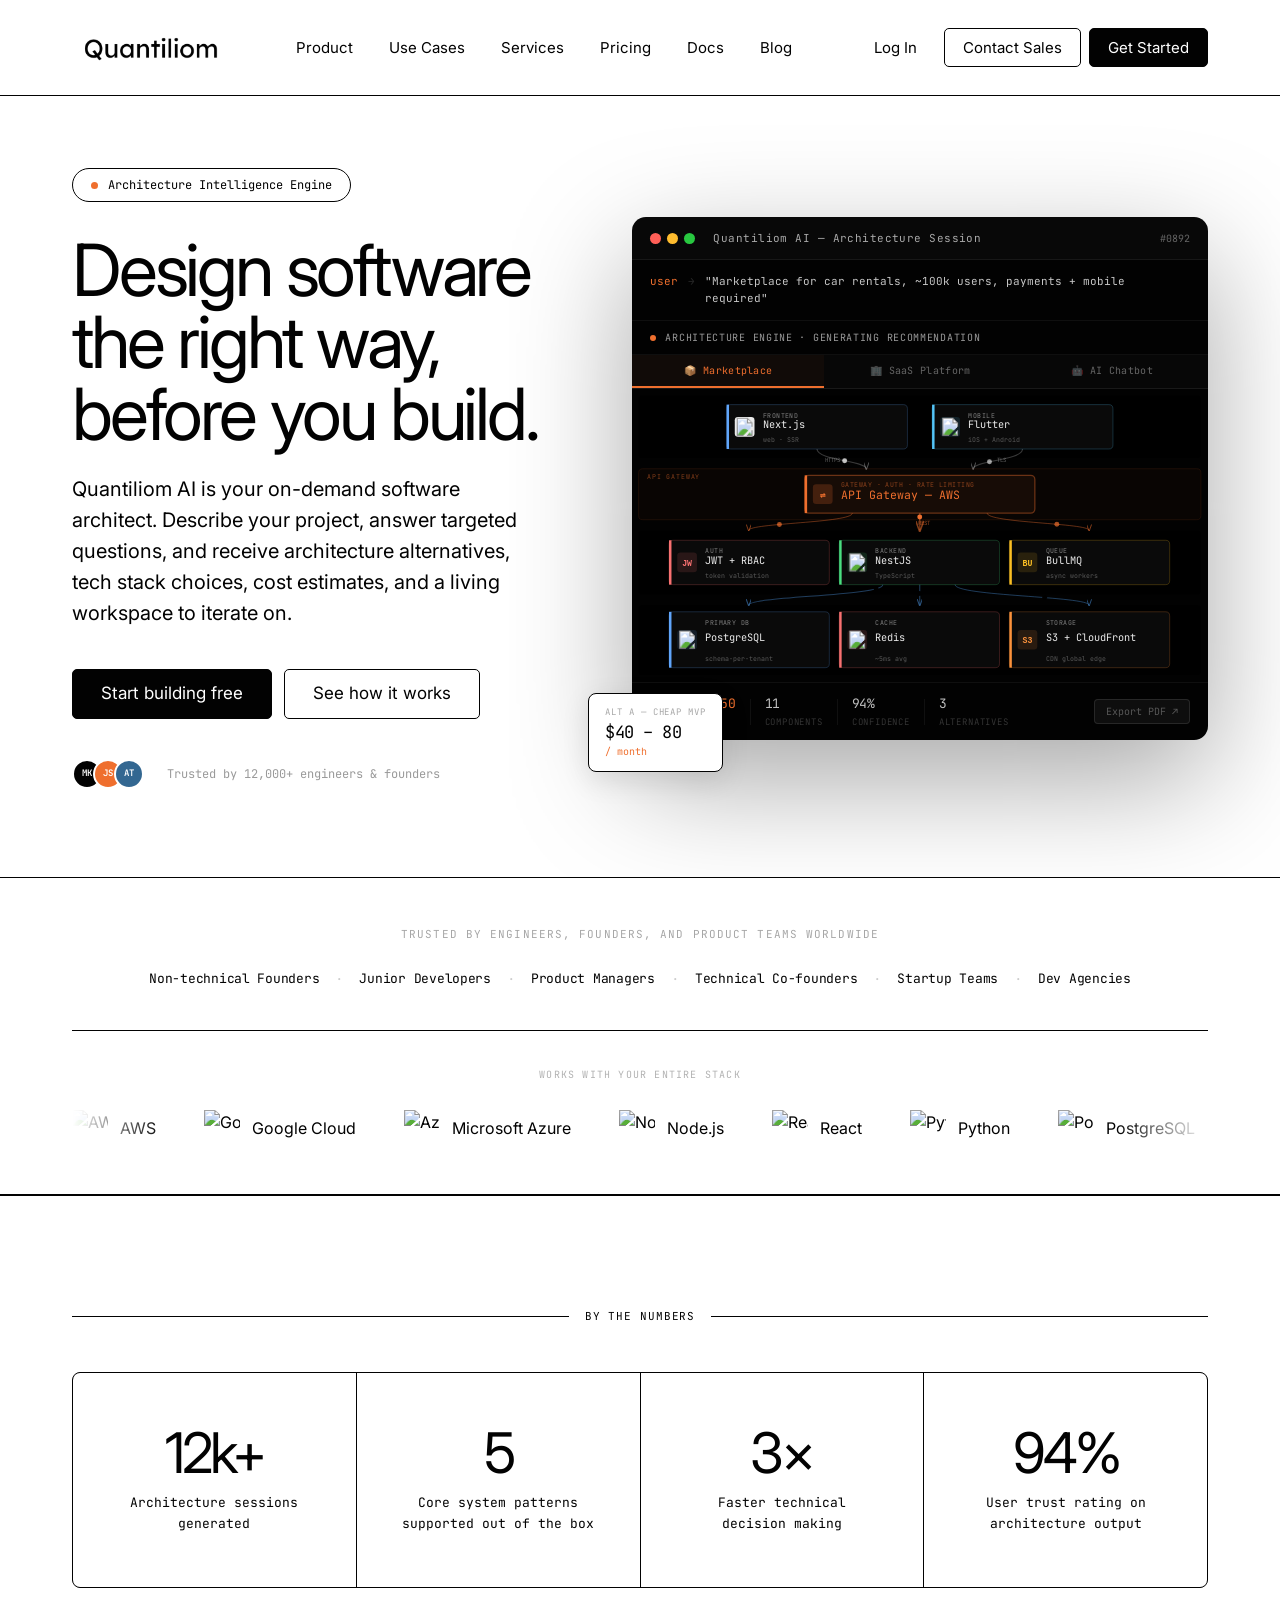
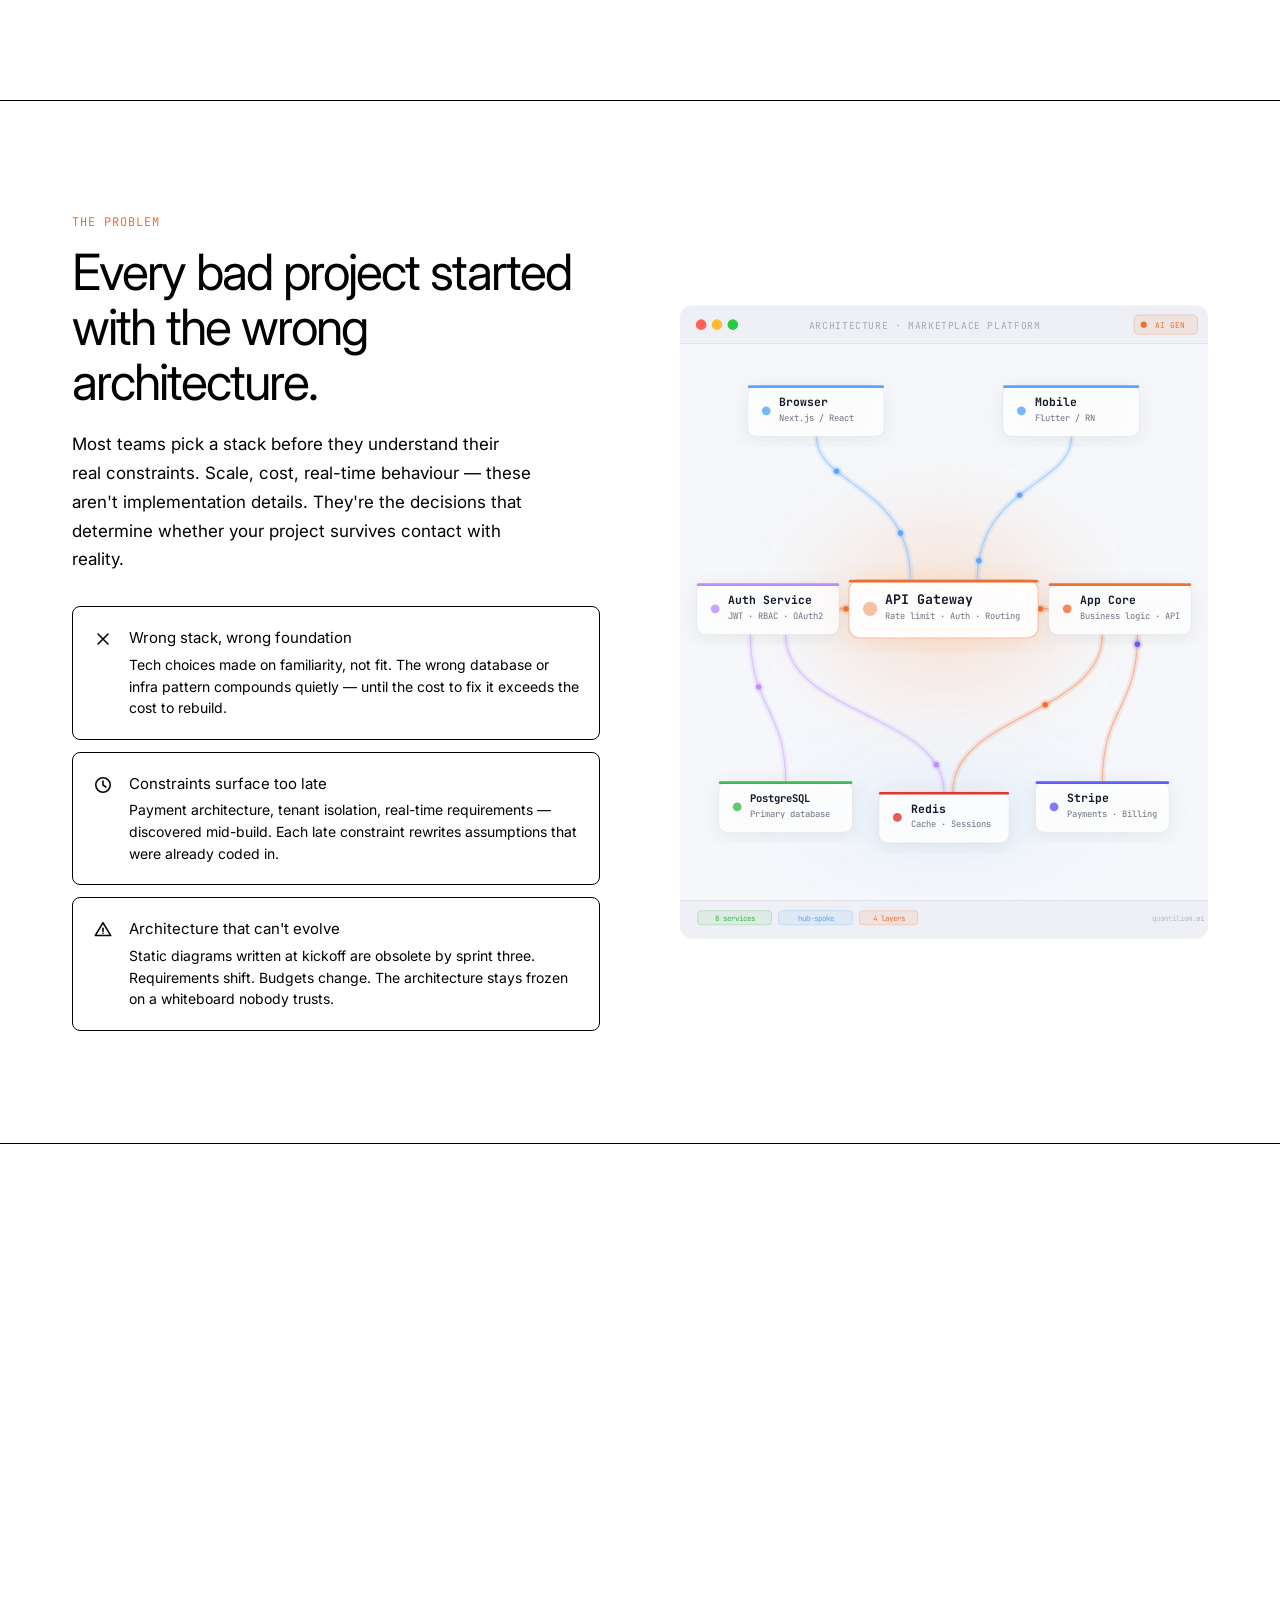
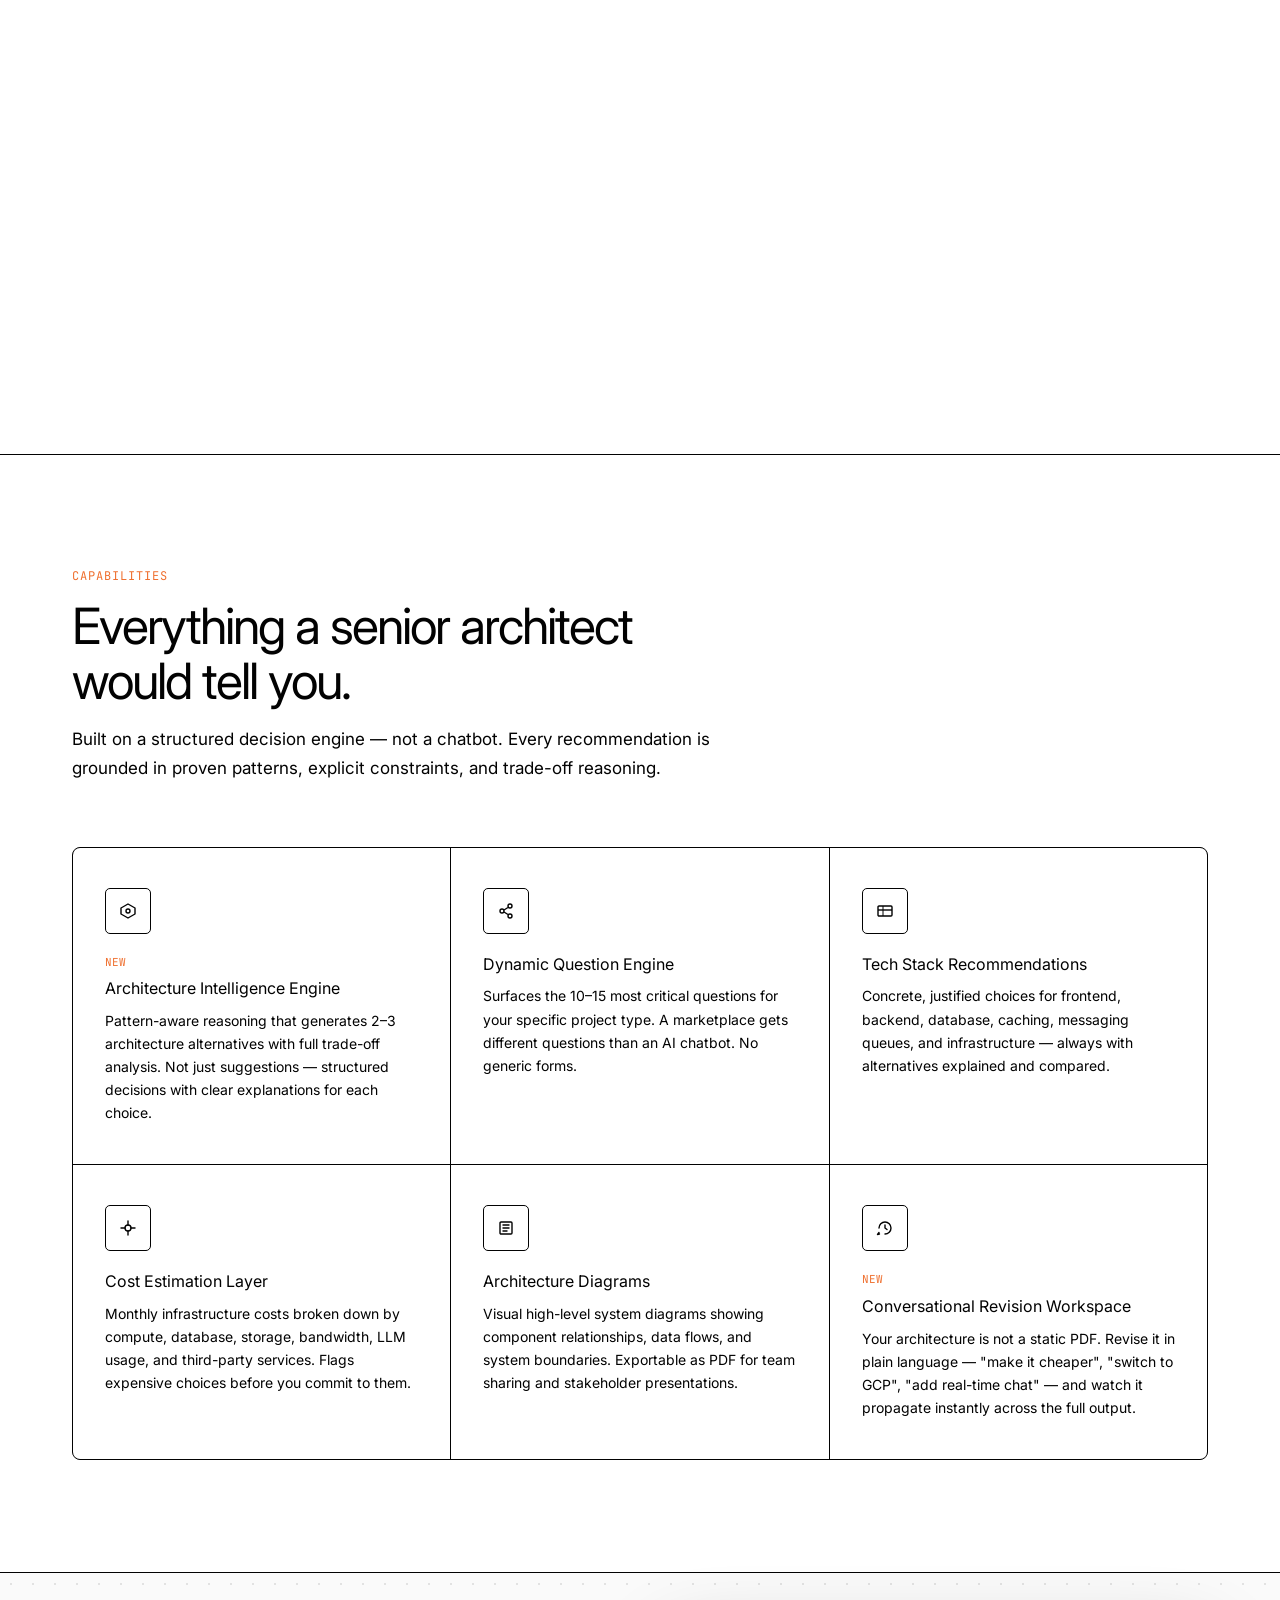
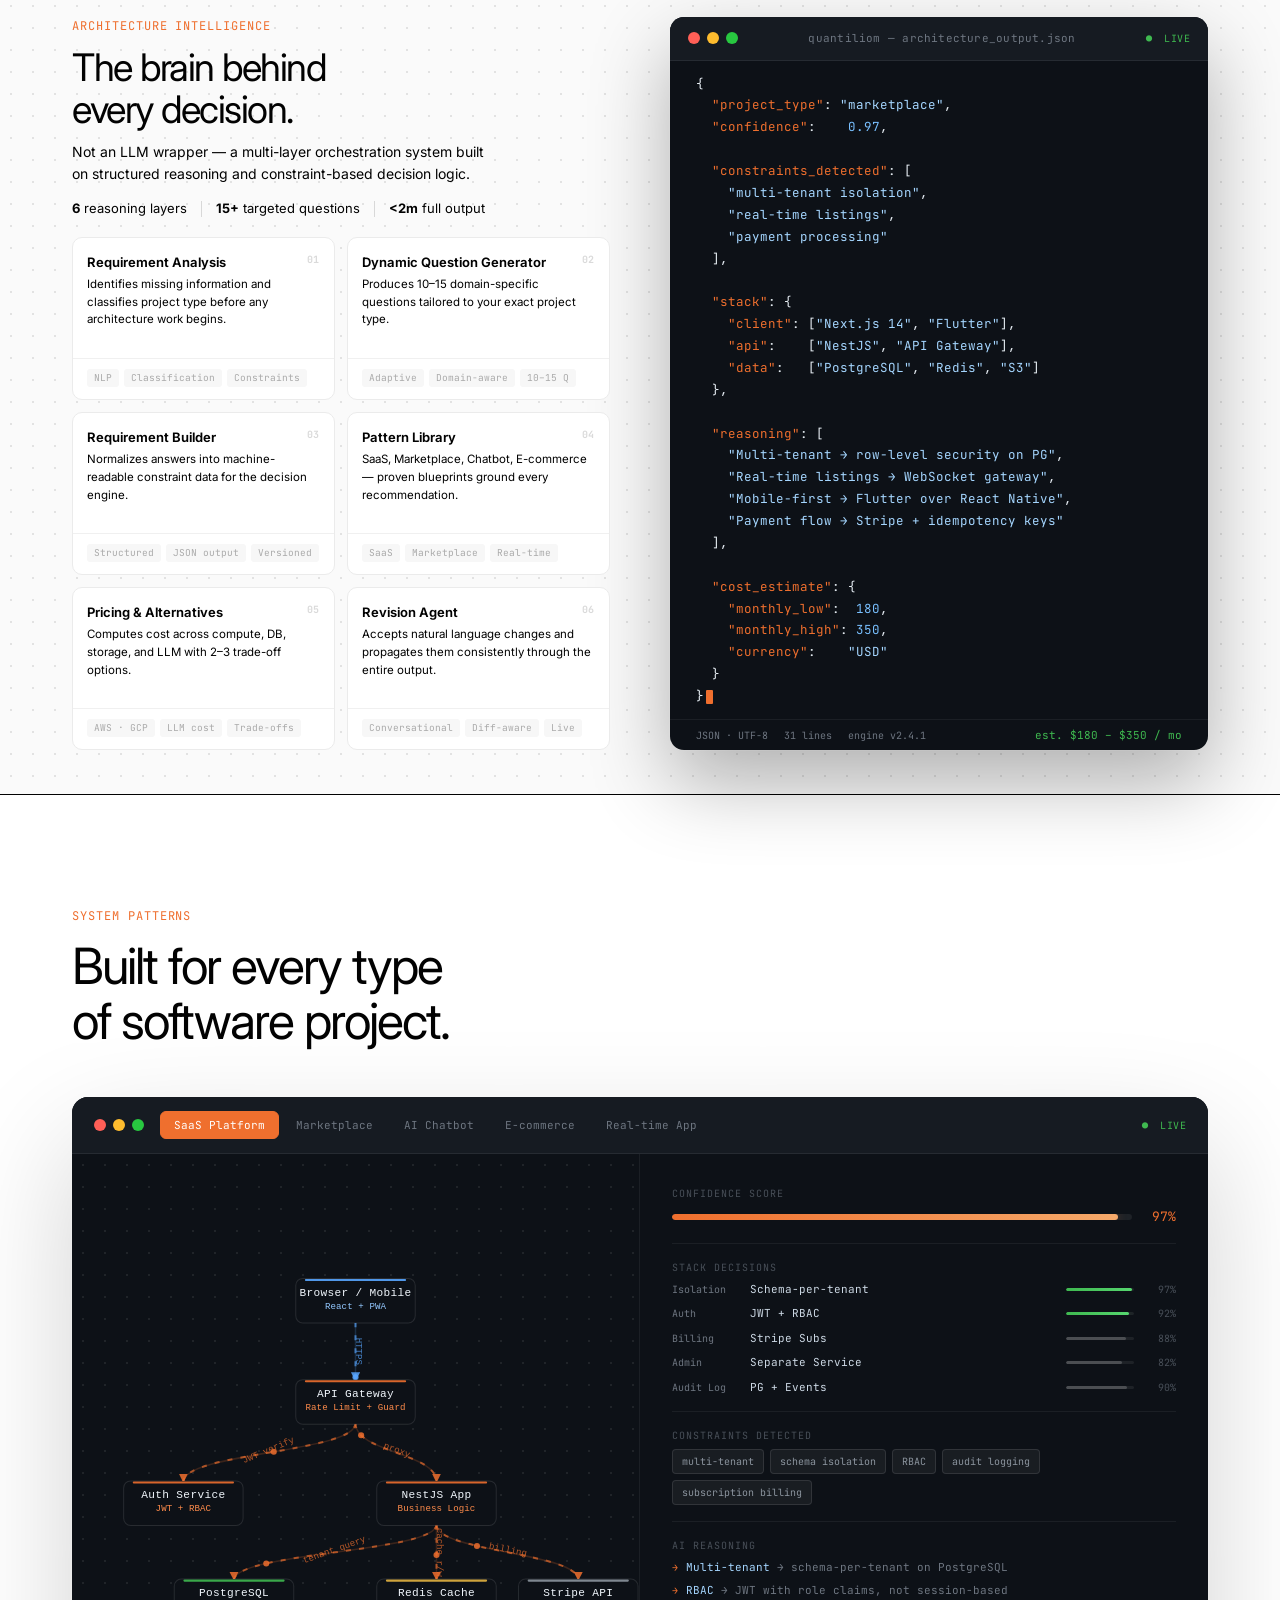
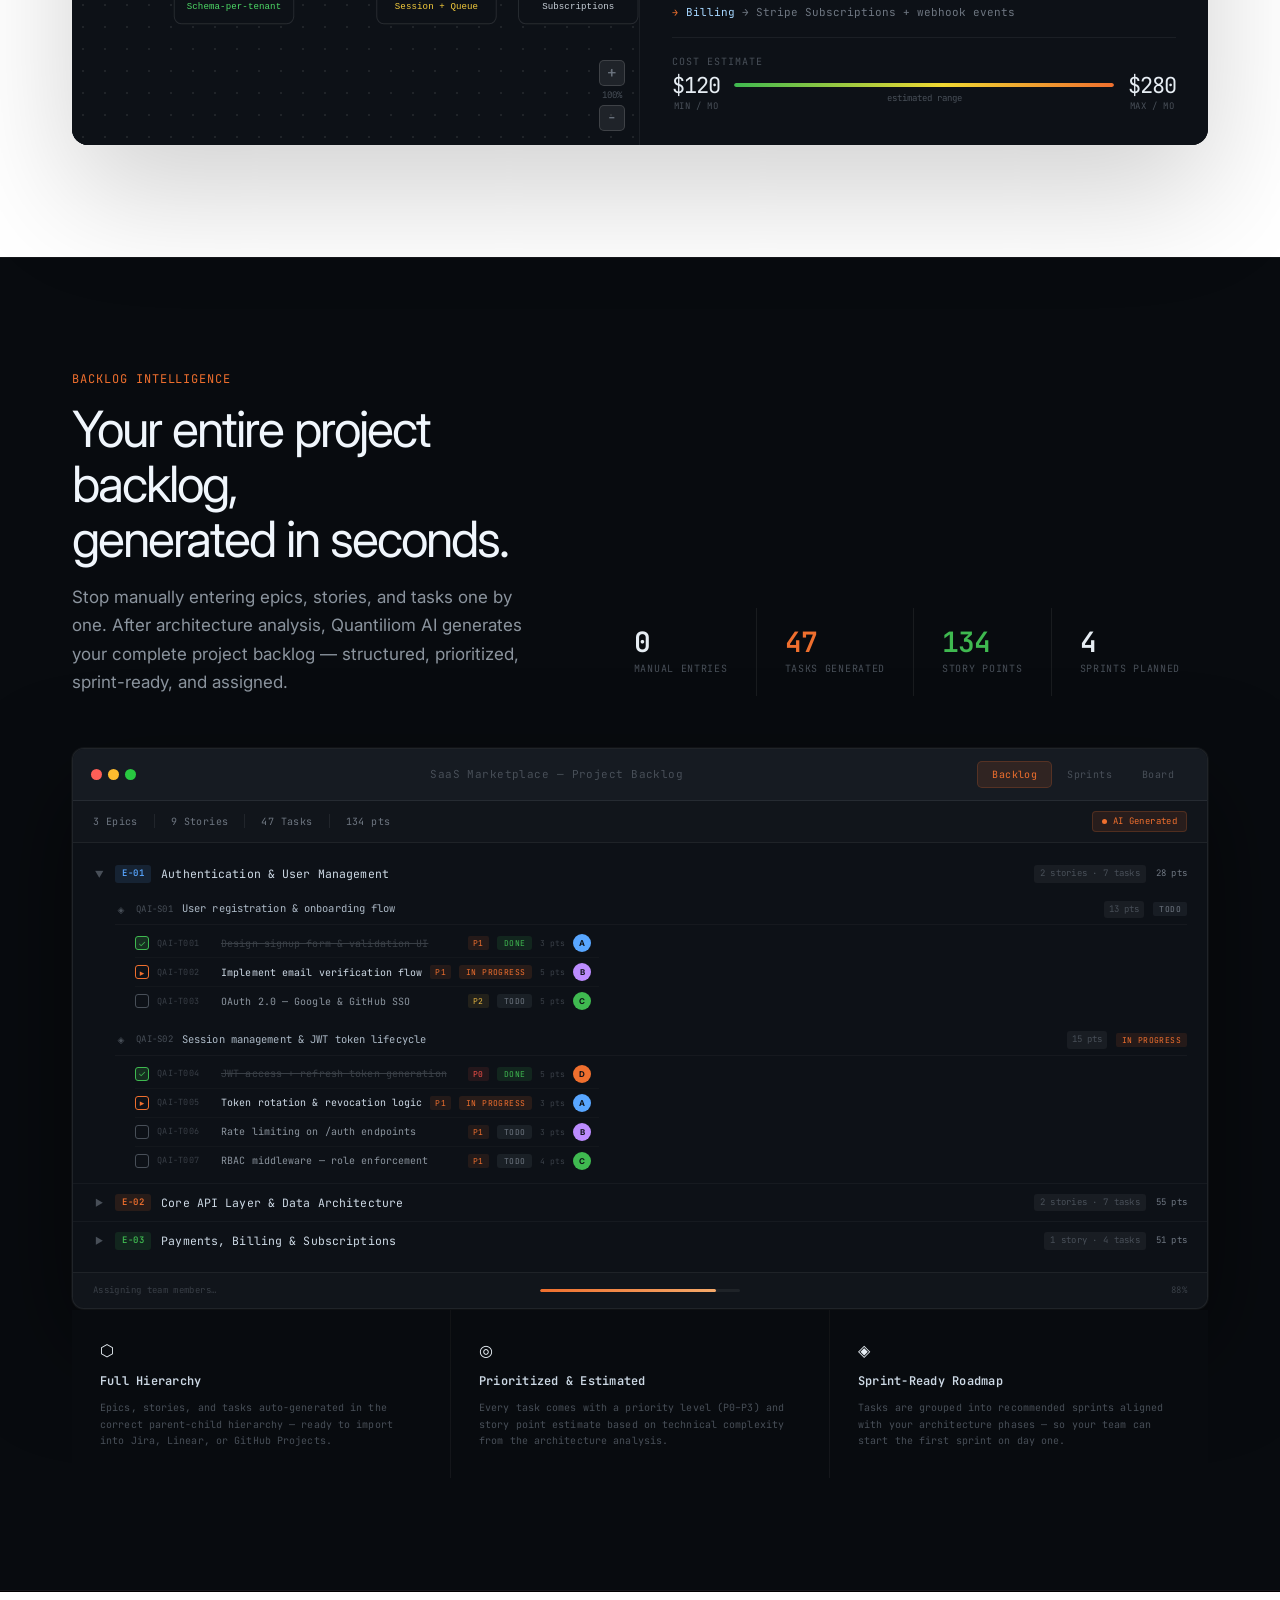
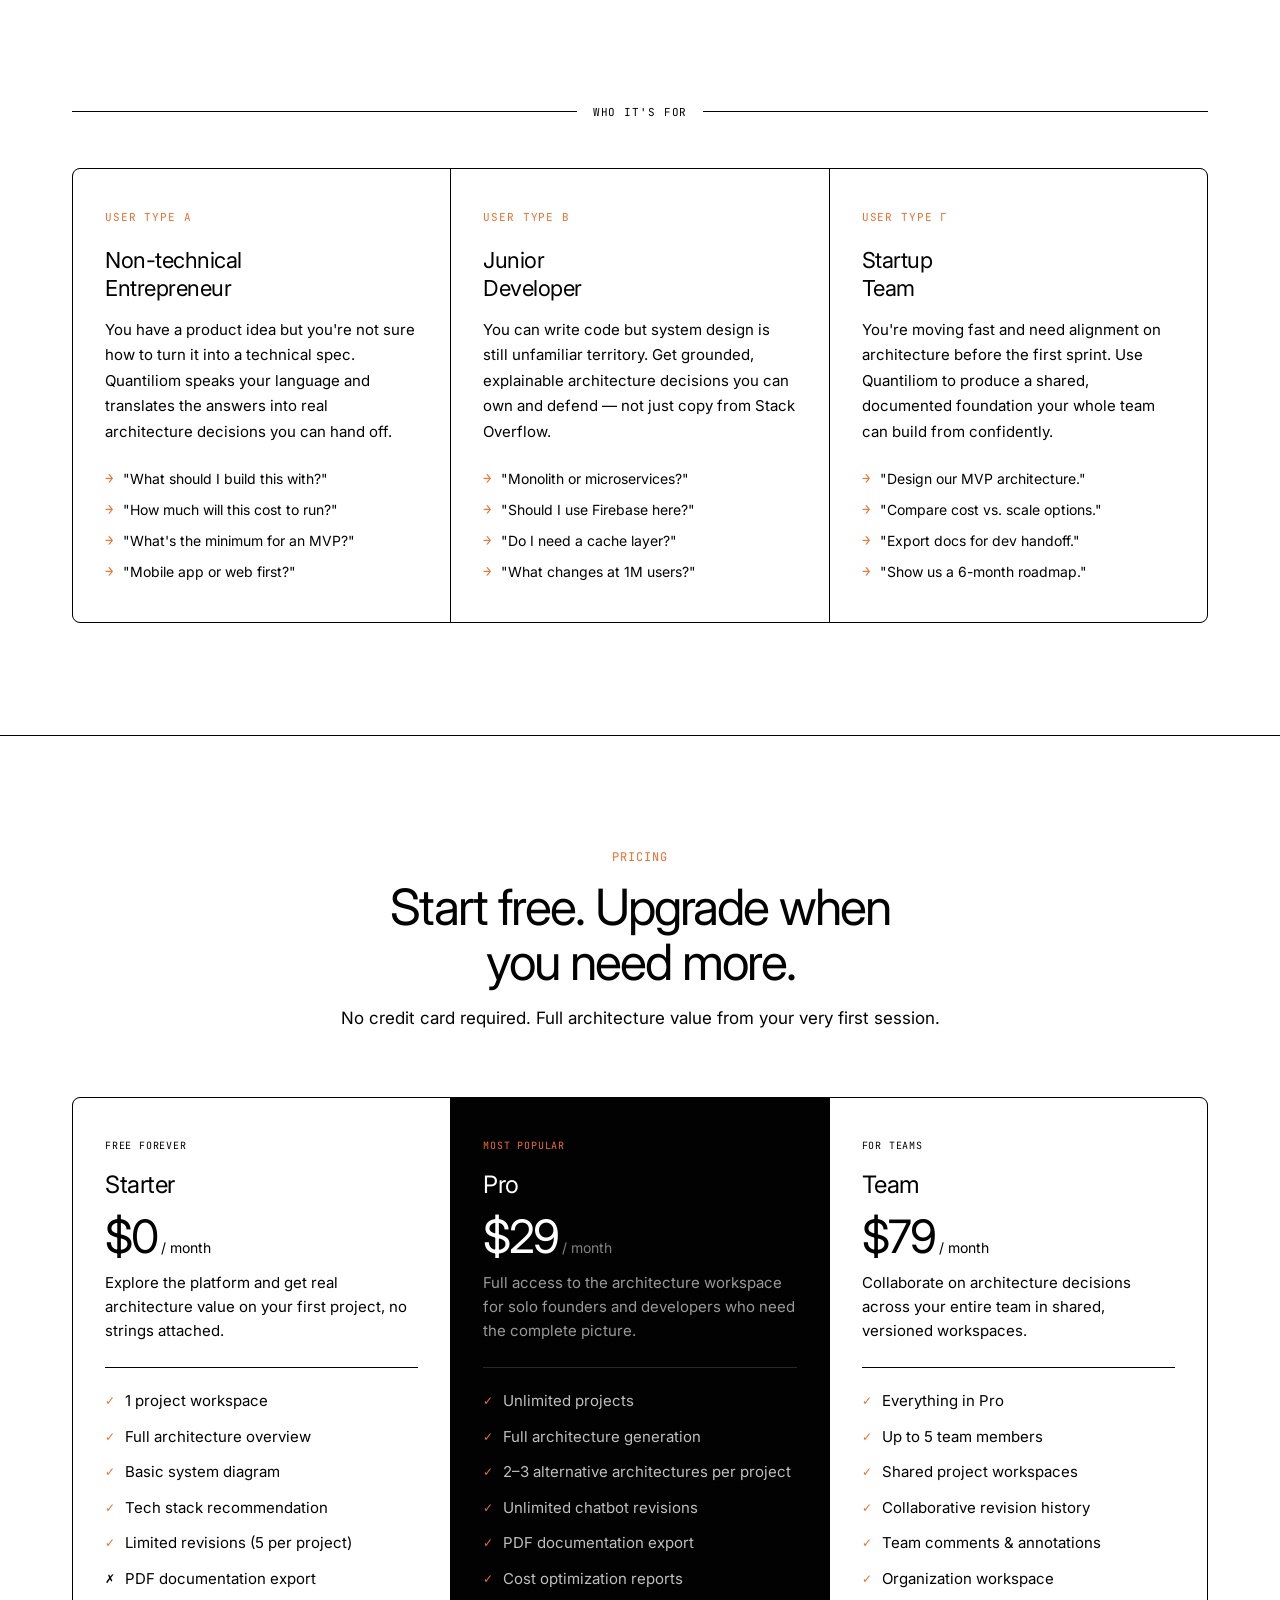
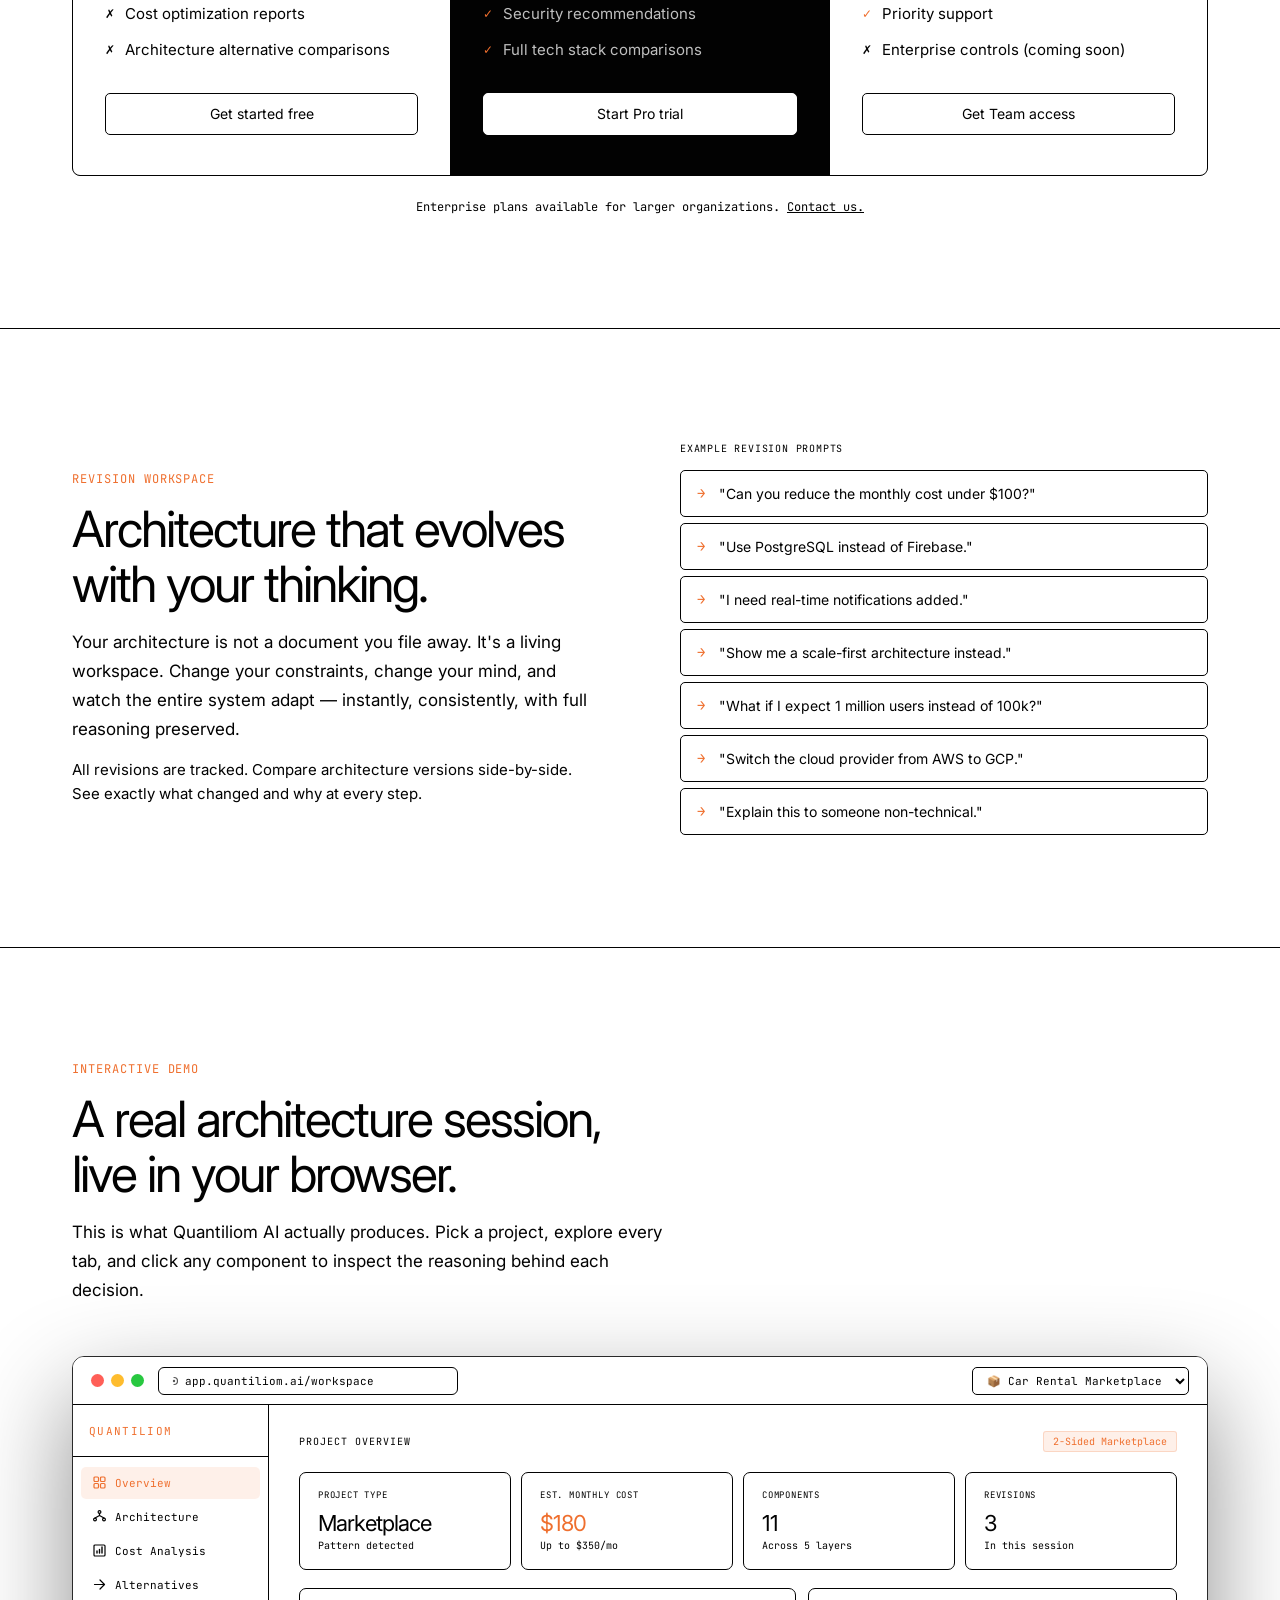
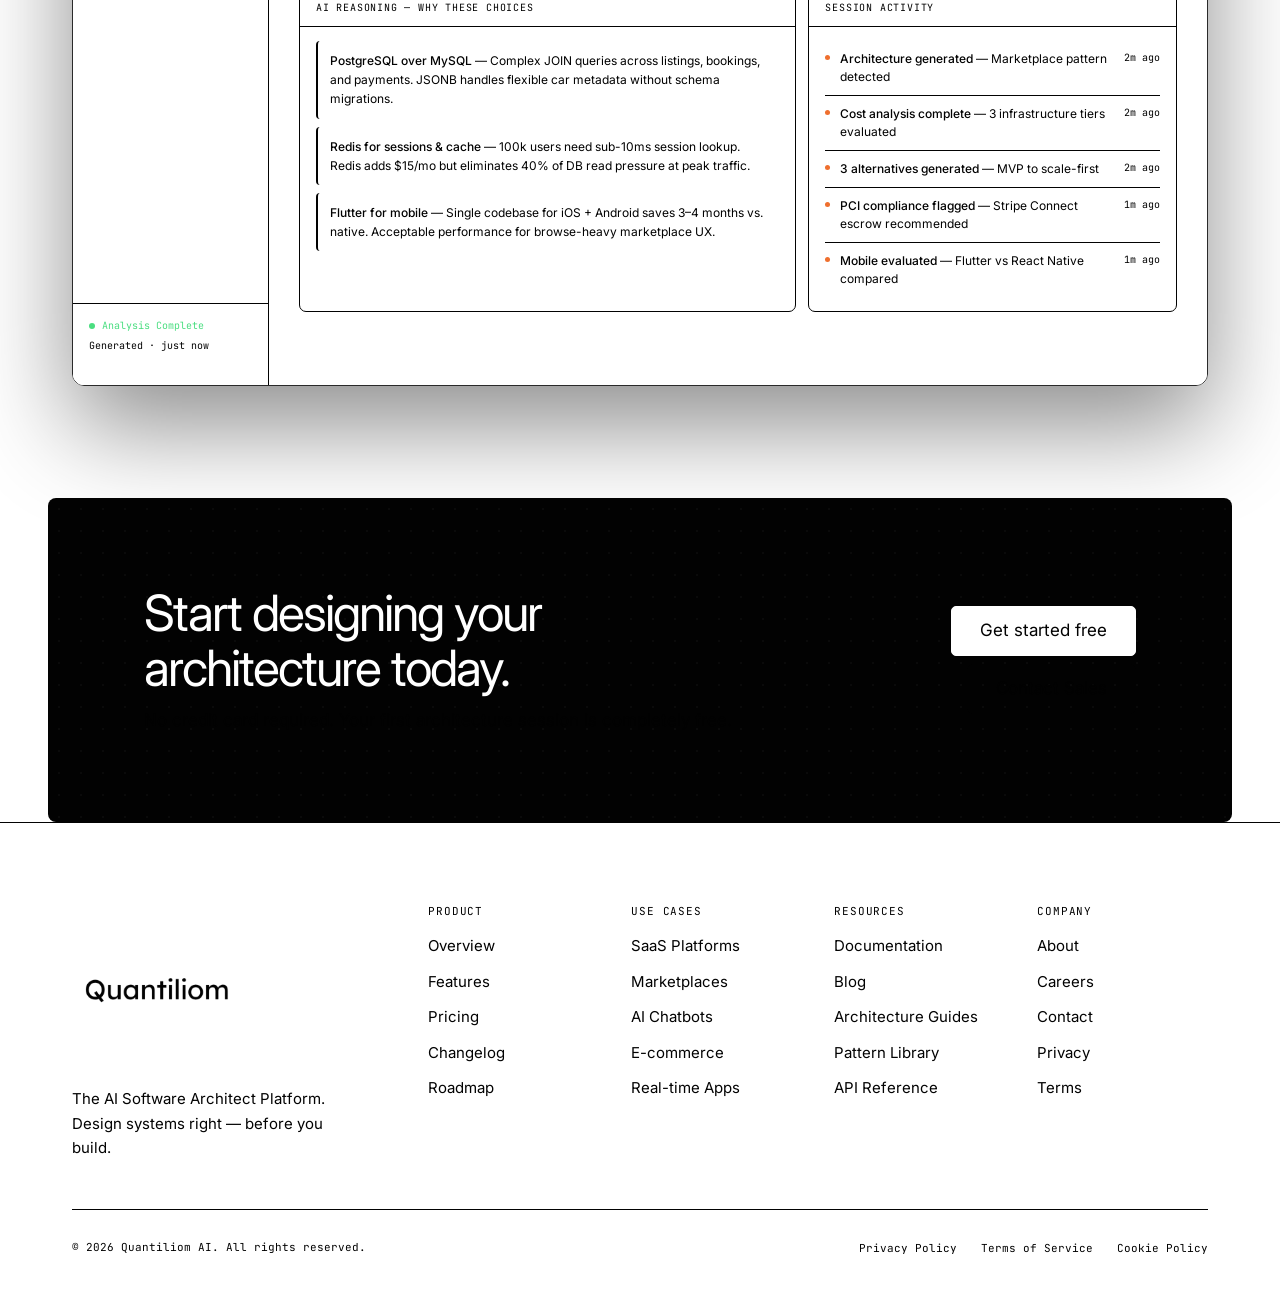
==== commit 8f0b656a: "Centralized menu bar The main navi bar has become centralized for all the screens of the website" ====
--- a/index.html
+++ b/index.html
@@ -126,39 +126,7 @@
     /* ────────────────────────────────────────────────
        NAV
     ──────────────────────────────────────────────── */
-    .nav {
-      position: sticky; top: 0; z-index: 100;
-      background: var(--light-gray);
-      border-bottom: 1px solid var(--cool-gray);
-      height: 96px; display: flex; align-items: center;
-    }
-    .nav-inner {
-      max-width: var(--max-w); margin: 0 auto;
-      padding: 0 72px; width: 100%;
-      display: flex; align-items: center; justify-content: space-between;
-    }
-    .nav-logo {
-      display: flex; align-items: center;
-    }
-    .nav-logo-img {
-      height: 160px; width: auto; display: block;
-    }
-    .logomark {
-      width: 24px; height: 24px;
-      background: var(--black); border-radius: 4px;
-      display: flex; align-items: center; justify-content: center;
-      flex-shrink: 0;
-    }
-    .nav-links {
-      display: flex; align-items: center;
-      gap: 36px; list-style: none;
-    }
-    .nav-links a {
-      font-size: 15px; color: var(--graphite);
-      transition: color .15s;
-    }
-    .nav-links a:hover { color: var(--black); }
-    .nav-actions { display: flex; align-items: center; gap: 8px; }
+    /* nav styles live in nav.js */
 
     /* ────────────────────────────────────────────────
        HERO
@@ -1361,16 +1329,7 @@
     .reveal-delay-3 { transition-delay: .24s; }
     .reveal-delay-4 { transition-delay: .32s; }
 
-    /* ── Nav ── */
-    .nav { transition: box-shadow .2s; }
-    .nav.scrolled { box-shadow: 0 1px 20px rgba(2,2,2,.07); }
-    .nav-links a { position: relative; }
-    .nav-links a::after {
-      content: ''; position: absolute; bottom: -3px; left: 0;
-      width: 0; height: 1px; background: var(--black);
-      transition: width .25s var(--spring);
-    }
-    .nav-links a:hover::after { width: 100%; }
+    /* nav interaction styles live in nav.js */
 
     /* ── Buttons ── */
     .btn { transition: background .15s, color .15s, border-color .15s, transform .15s var(--spring), box-shadow .15s; }
@@ -1755,41 +1714,14 @@
        SERVICES OVERLAY
     ════════════════════════════════════════════════ */
     /* ── Page transition ── */
-    @keyframes pg-exit { from{opacity:1;transform:translateY(0)} to{opacity:0;transform:translateY(-12px)} }
-    .page-exiting { animation: pg-exit 0.26s cubic-bezier(0.55, 0, 0.45, 1) both; pointer-events: none; }
-    .nav-links a[href="services.html"] { }
+    /* page-exiting animation lives in nav.js */
 
   </style>
 </head>
 <body>
 
-<!-- ════════════════════════════════════════════════
-     NAVIGATION — placeholder
-════════════════════════════════════════════════ -->
-<nav class="nav">
-  <div class="nav-inner">
-
-    <a href="#" class="nav-logo">
-      <img src="QuantiliomMainLogo.png" alt="Quantiliom" class="nav-logo-img">
-    </a>
-
-    <ul class="nav-links">
-      <li><a href="#">Product</a></li>
-      <li><a href="#">Use Cases</a></li>
-      <li><a href="services.html" id="svc-nav-link">Services</a></li>
-      <li><a href="#">Pricing</a></li>
-      <li><a href="#">Docs</a></li>
-      <li><a href="#">Blog</a></li>
-    </ul>
-
-    <div class="nav-actions">
-      <button class="btn btn-ghost">Log In</button>
-      <button class="btn btn-outline">Contact Sales</button>
-      <button class="btn btn-dark">Get Started</button>
-    </div>
-
-  </div>
-</nav>
+<!-- Global nav rendered by nav.js -->
+<script src="nav.js"></script>
 
 <!-- SERVICES PAGE: services.html -->
 
@@ -4649,12 +4581,6 @@
 </script>
 
 <script>
-  /* ── Nav shadow on scroll ── */
-  const nav = document.querySelector('.nav');
-  window.addEventListener('scroll', () => {
-    nav.classList.toggle('scrolled', window.scrollY > 12);
-  }, { passive: true });
-
   /* ── Scroll reveal via IntersectionObserver ── */
   const revealTargets = [
     '.section > .wrap > *',
@@ -5369,14 +5295,7 @@
 </script>
 
 <script>
-/* ── Page transitions ── */
-document.querySelectorAll('a[href="services.html"]').forEach(function(link) {
-  link.addEventListener('click', function(e) {
-    e.preventDefault();
-    document.body.classList.add('page-exiting');
-    setTimeout(function() { window.location.href = 'services.html'; }, 250);
-  });
-});
+/* Page transitions handled by nav.js */
 </script>
 
 <script>
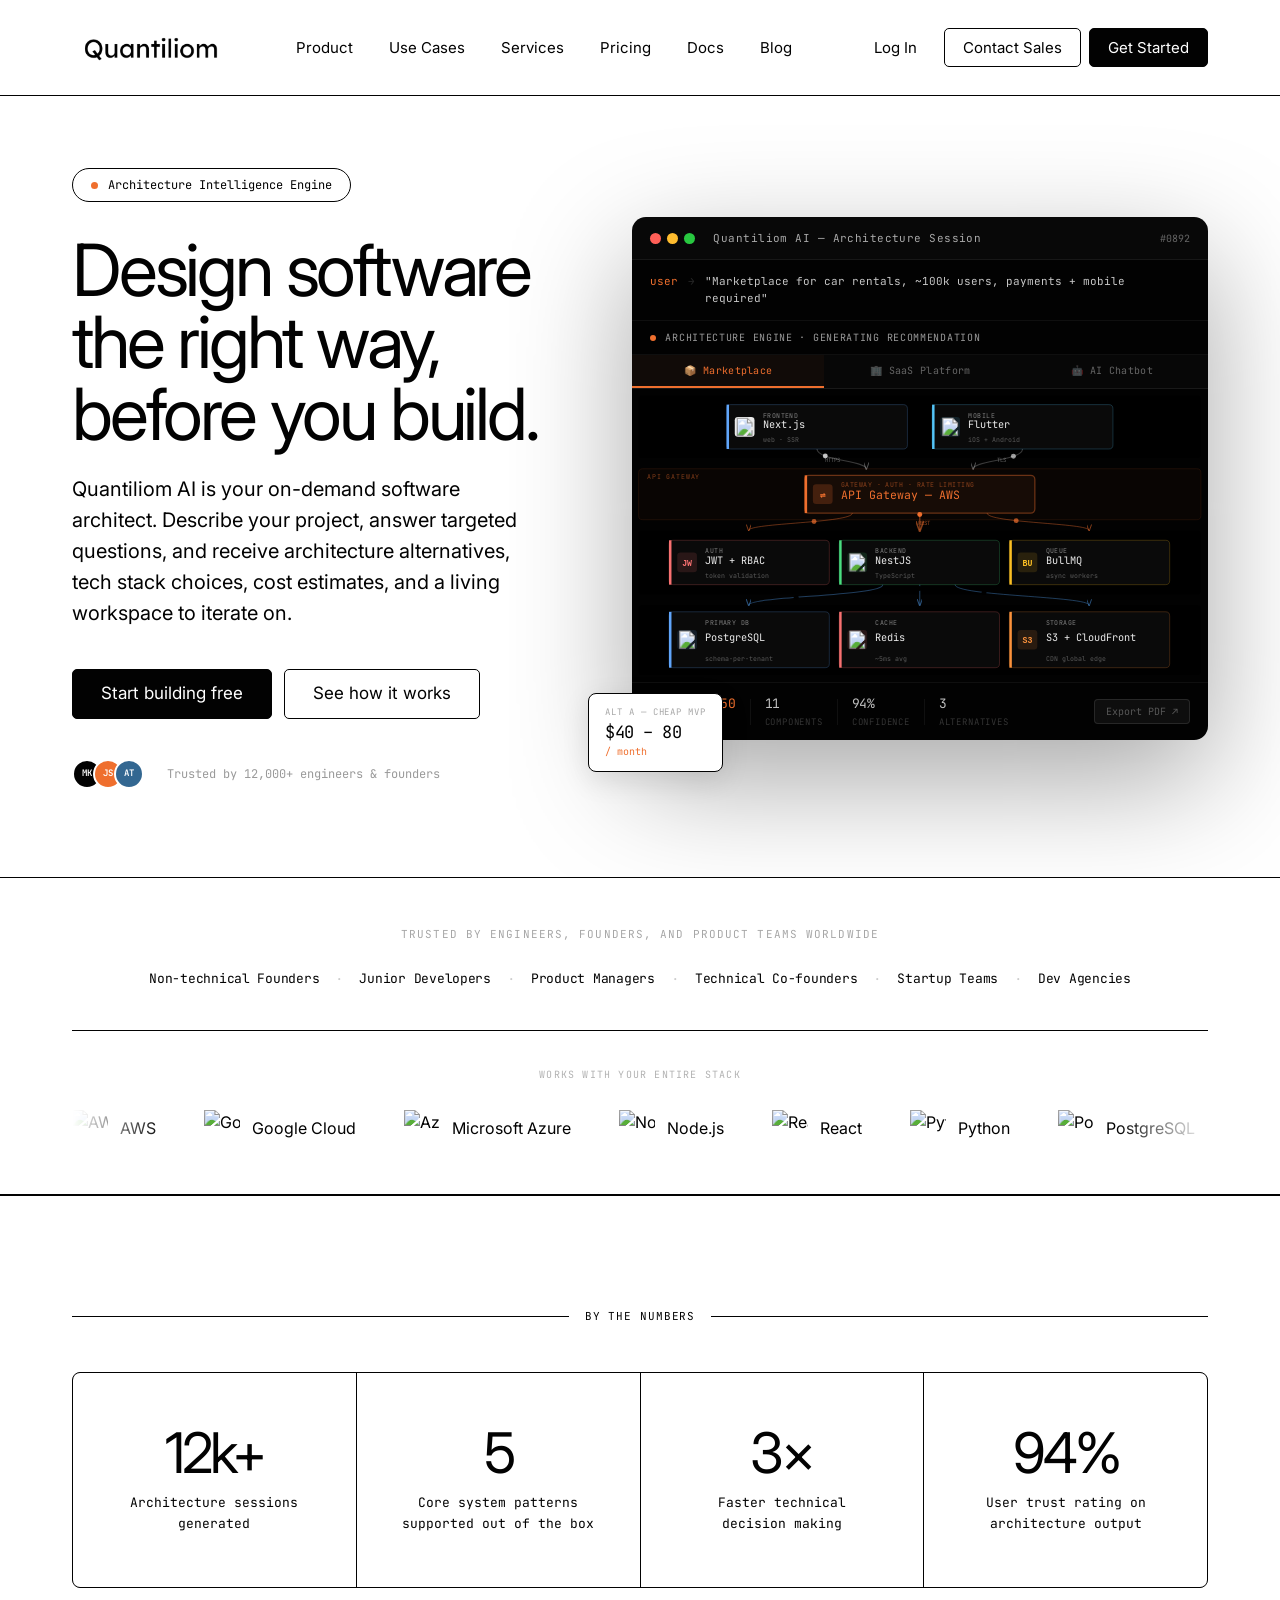
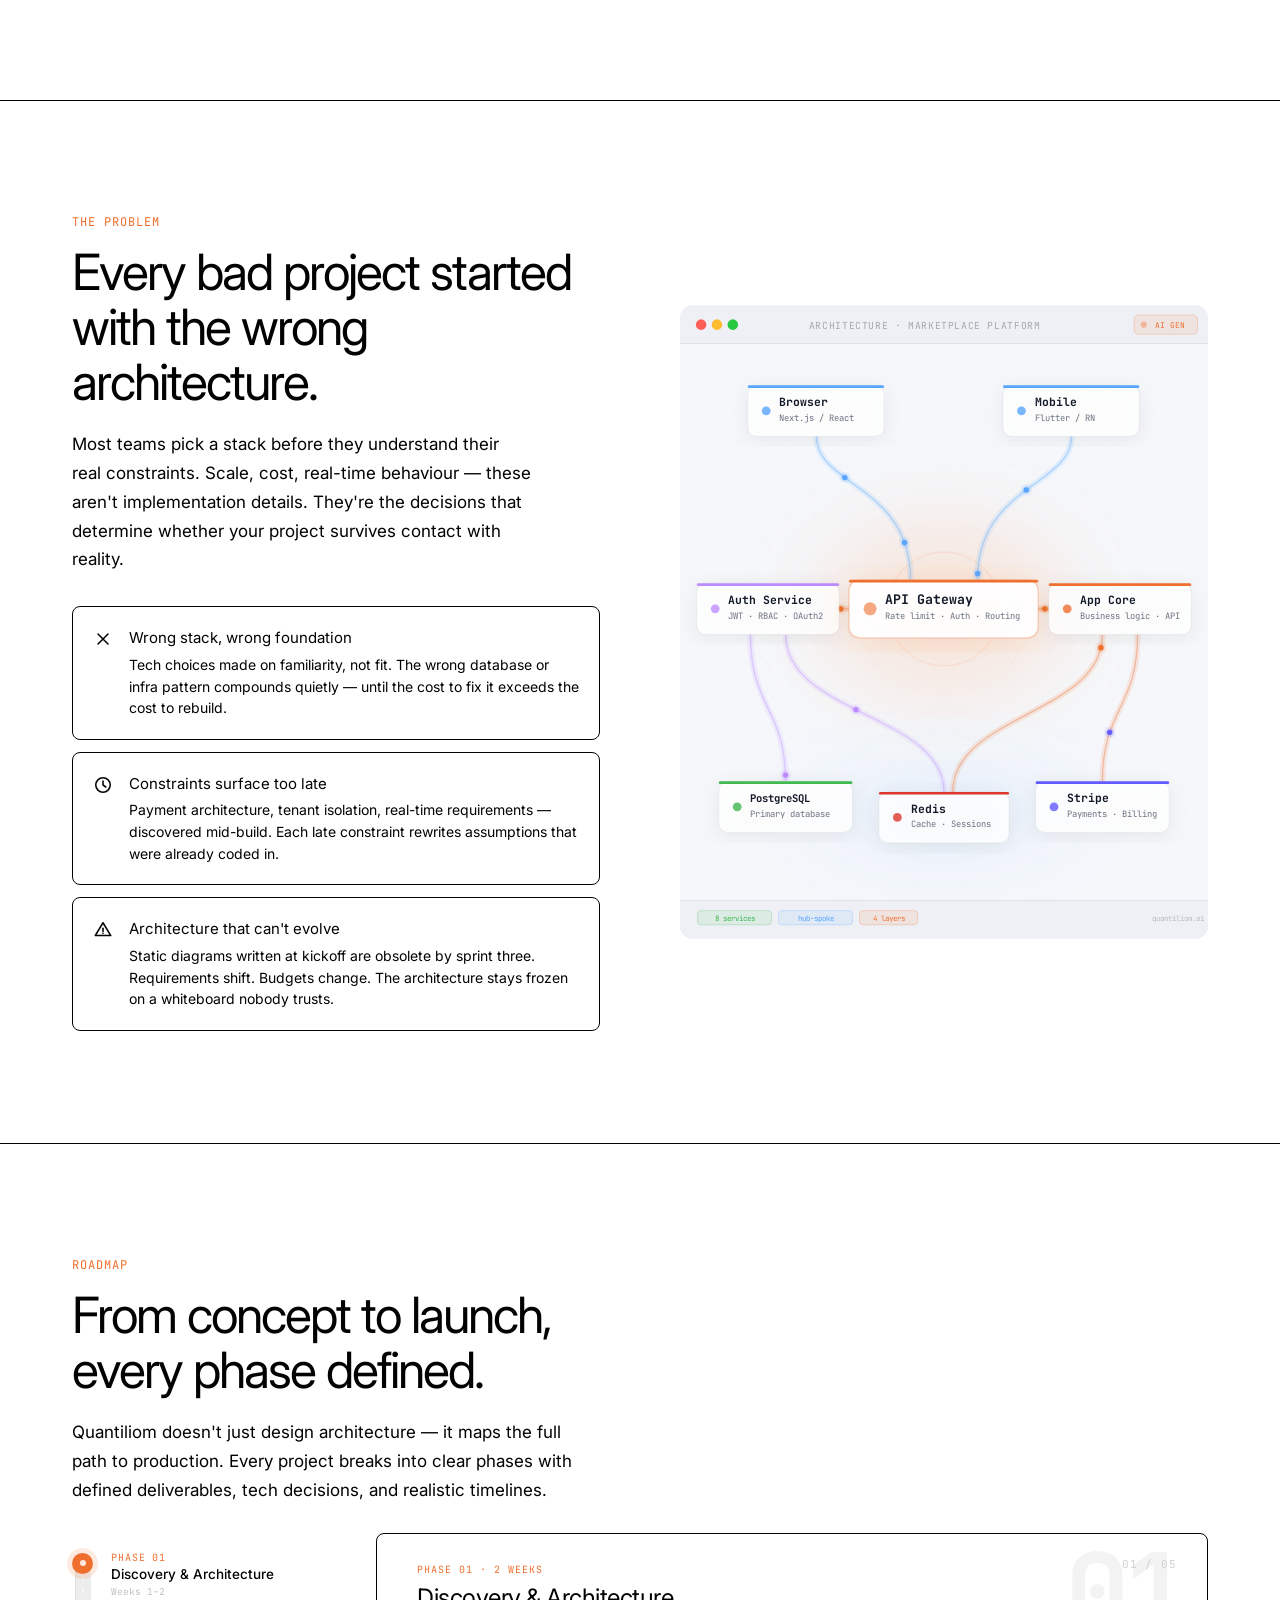
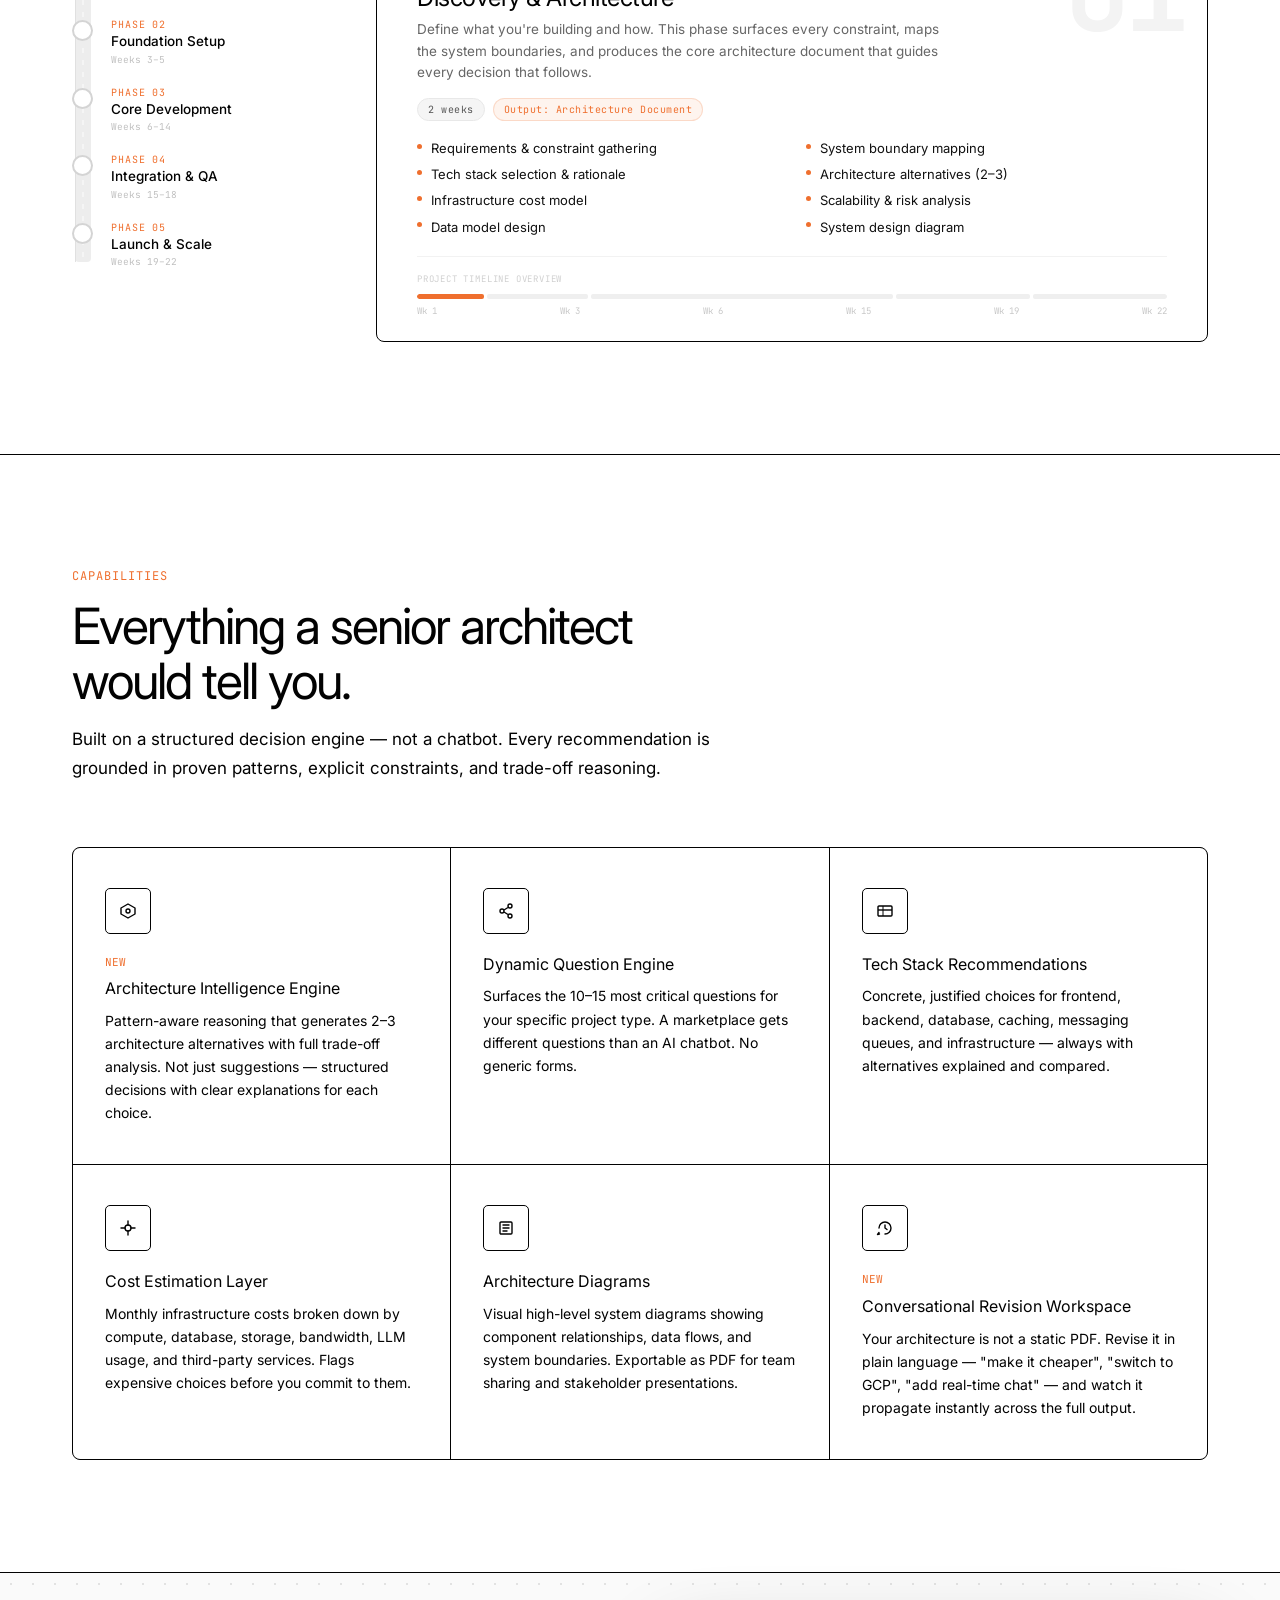
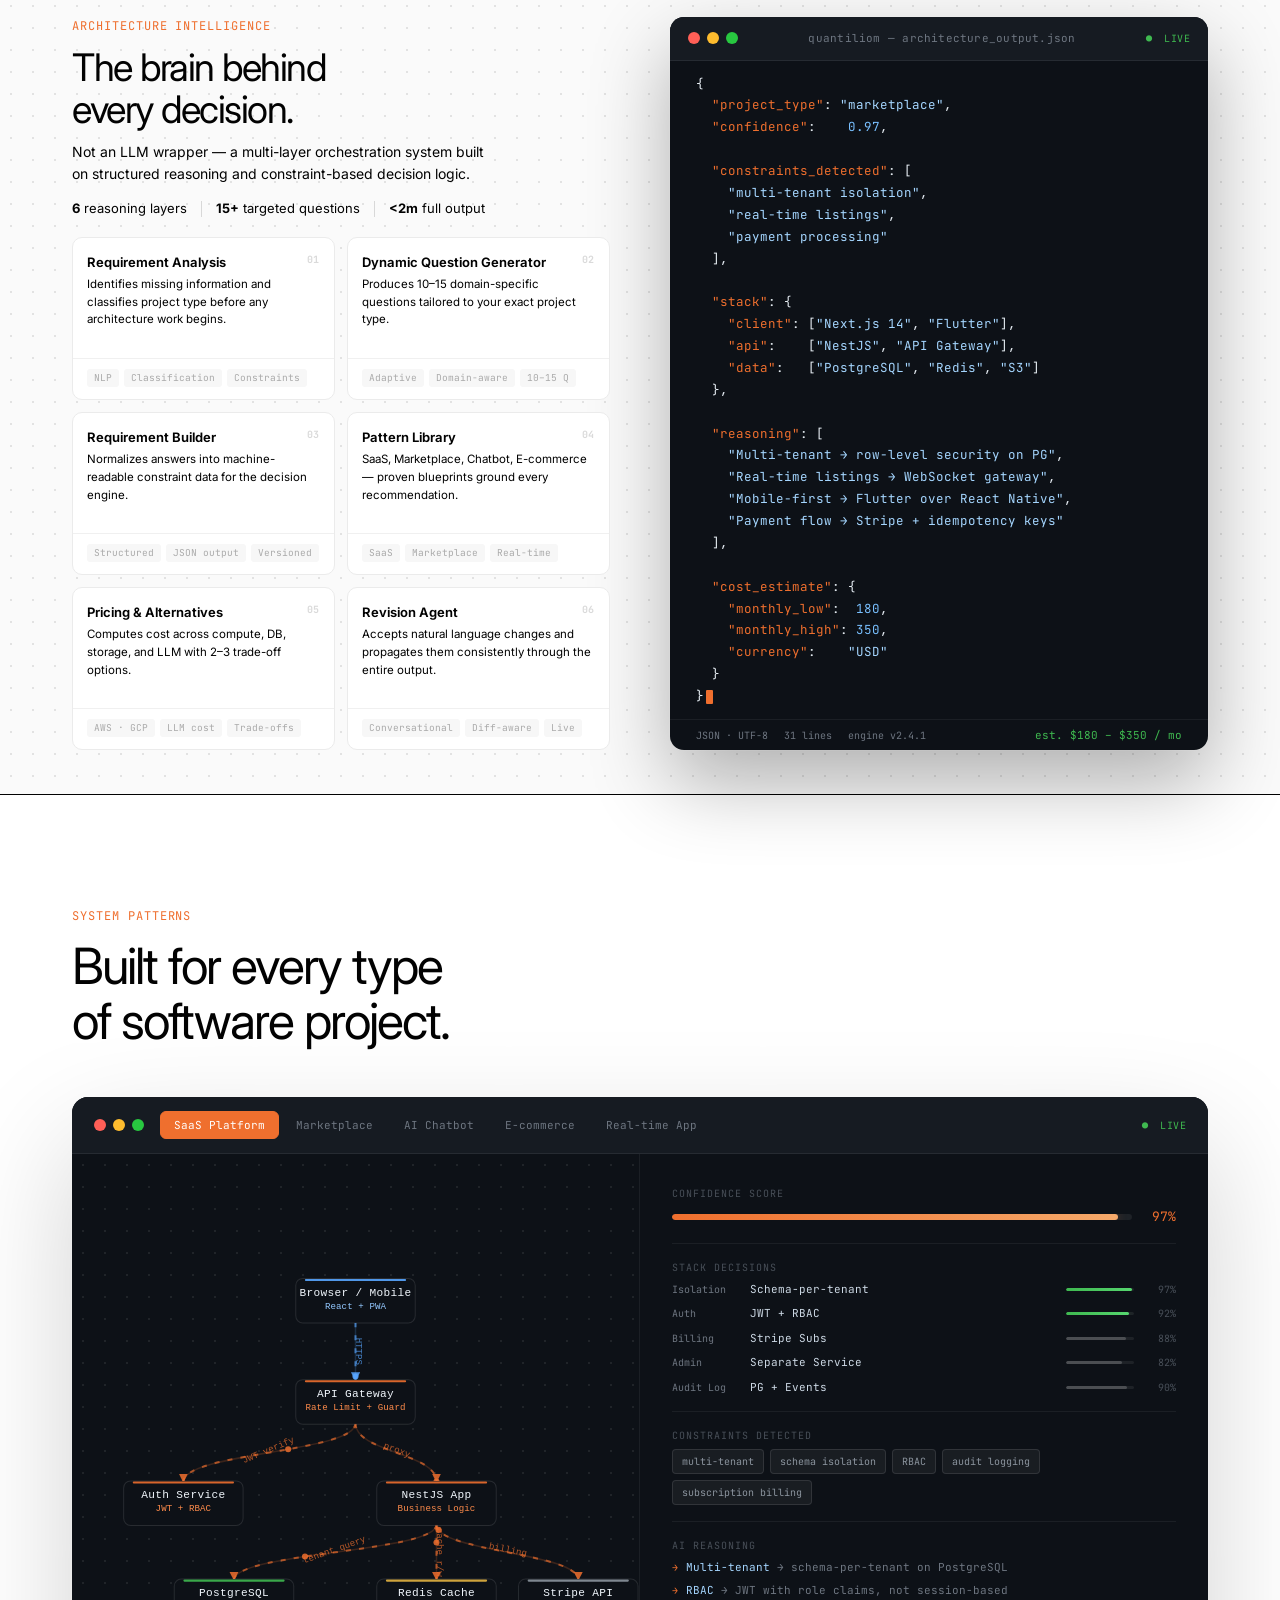
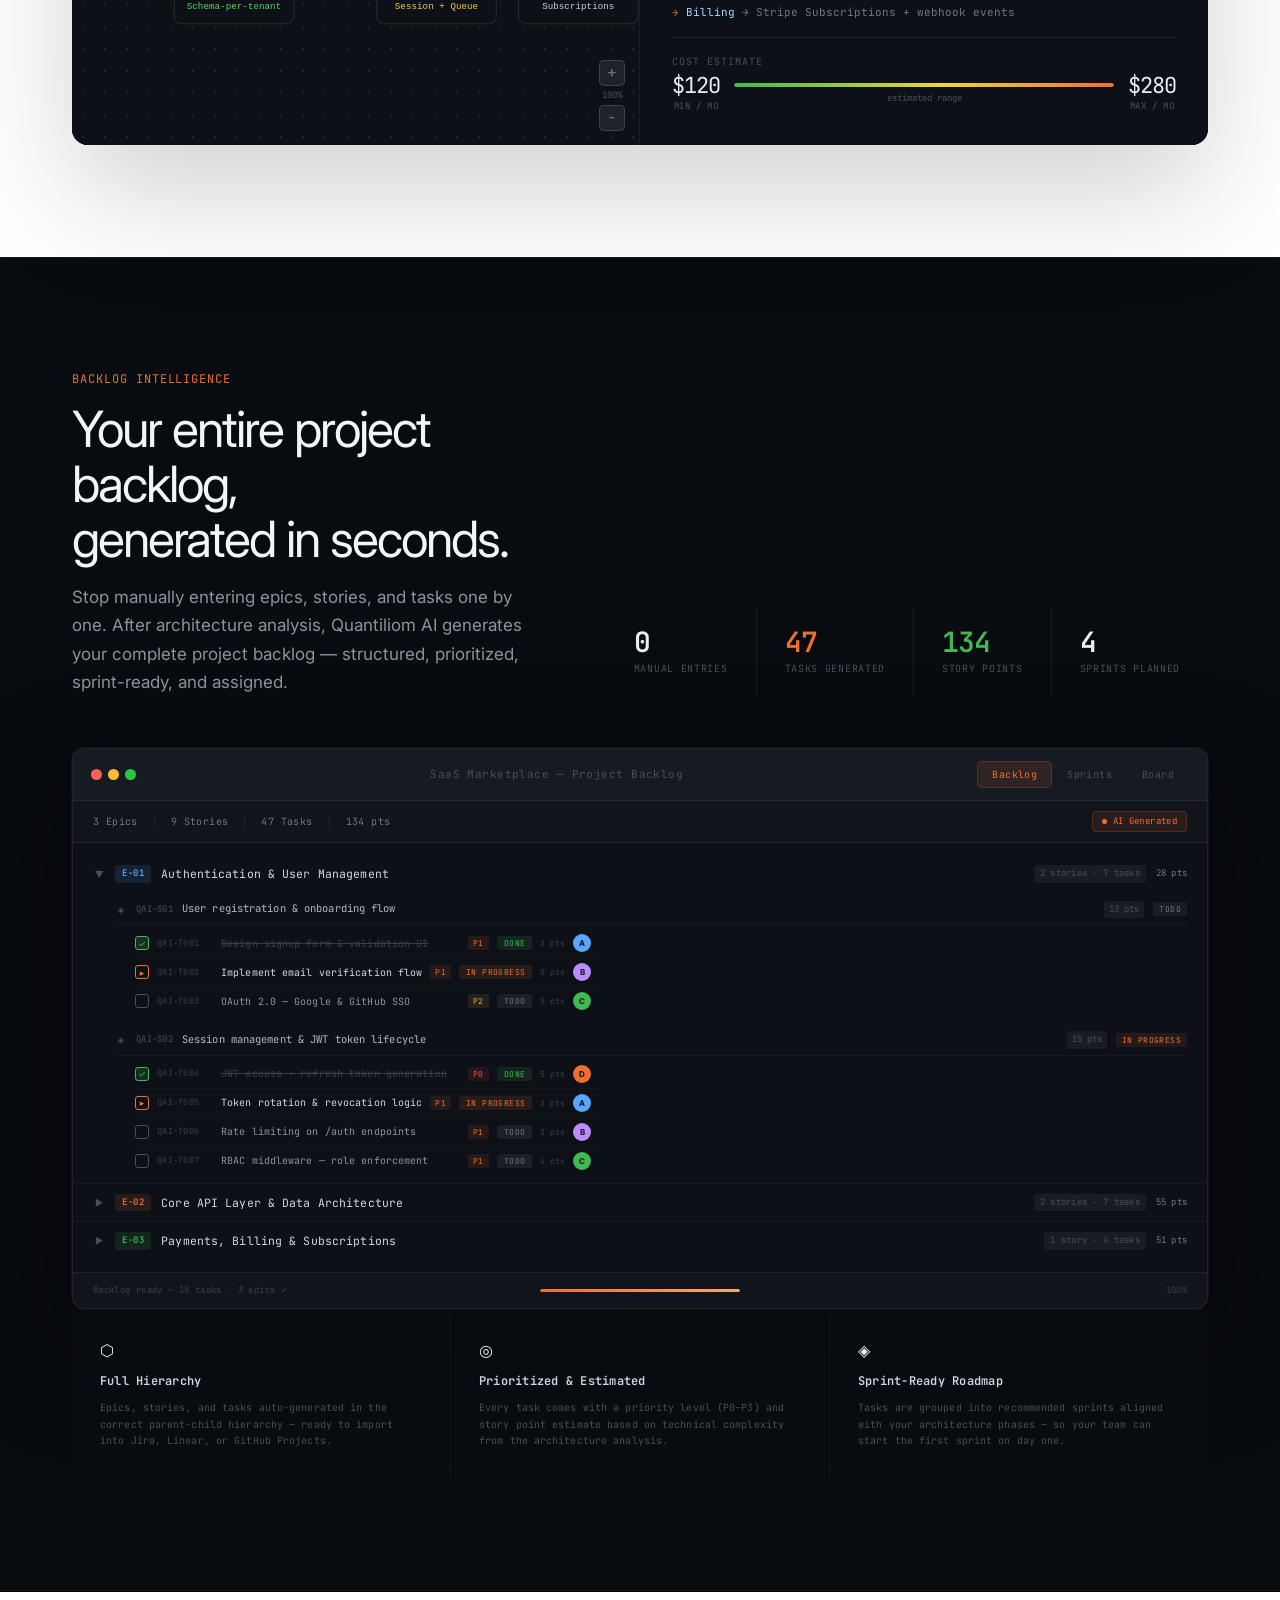
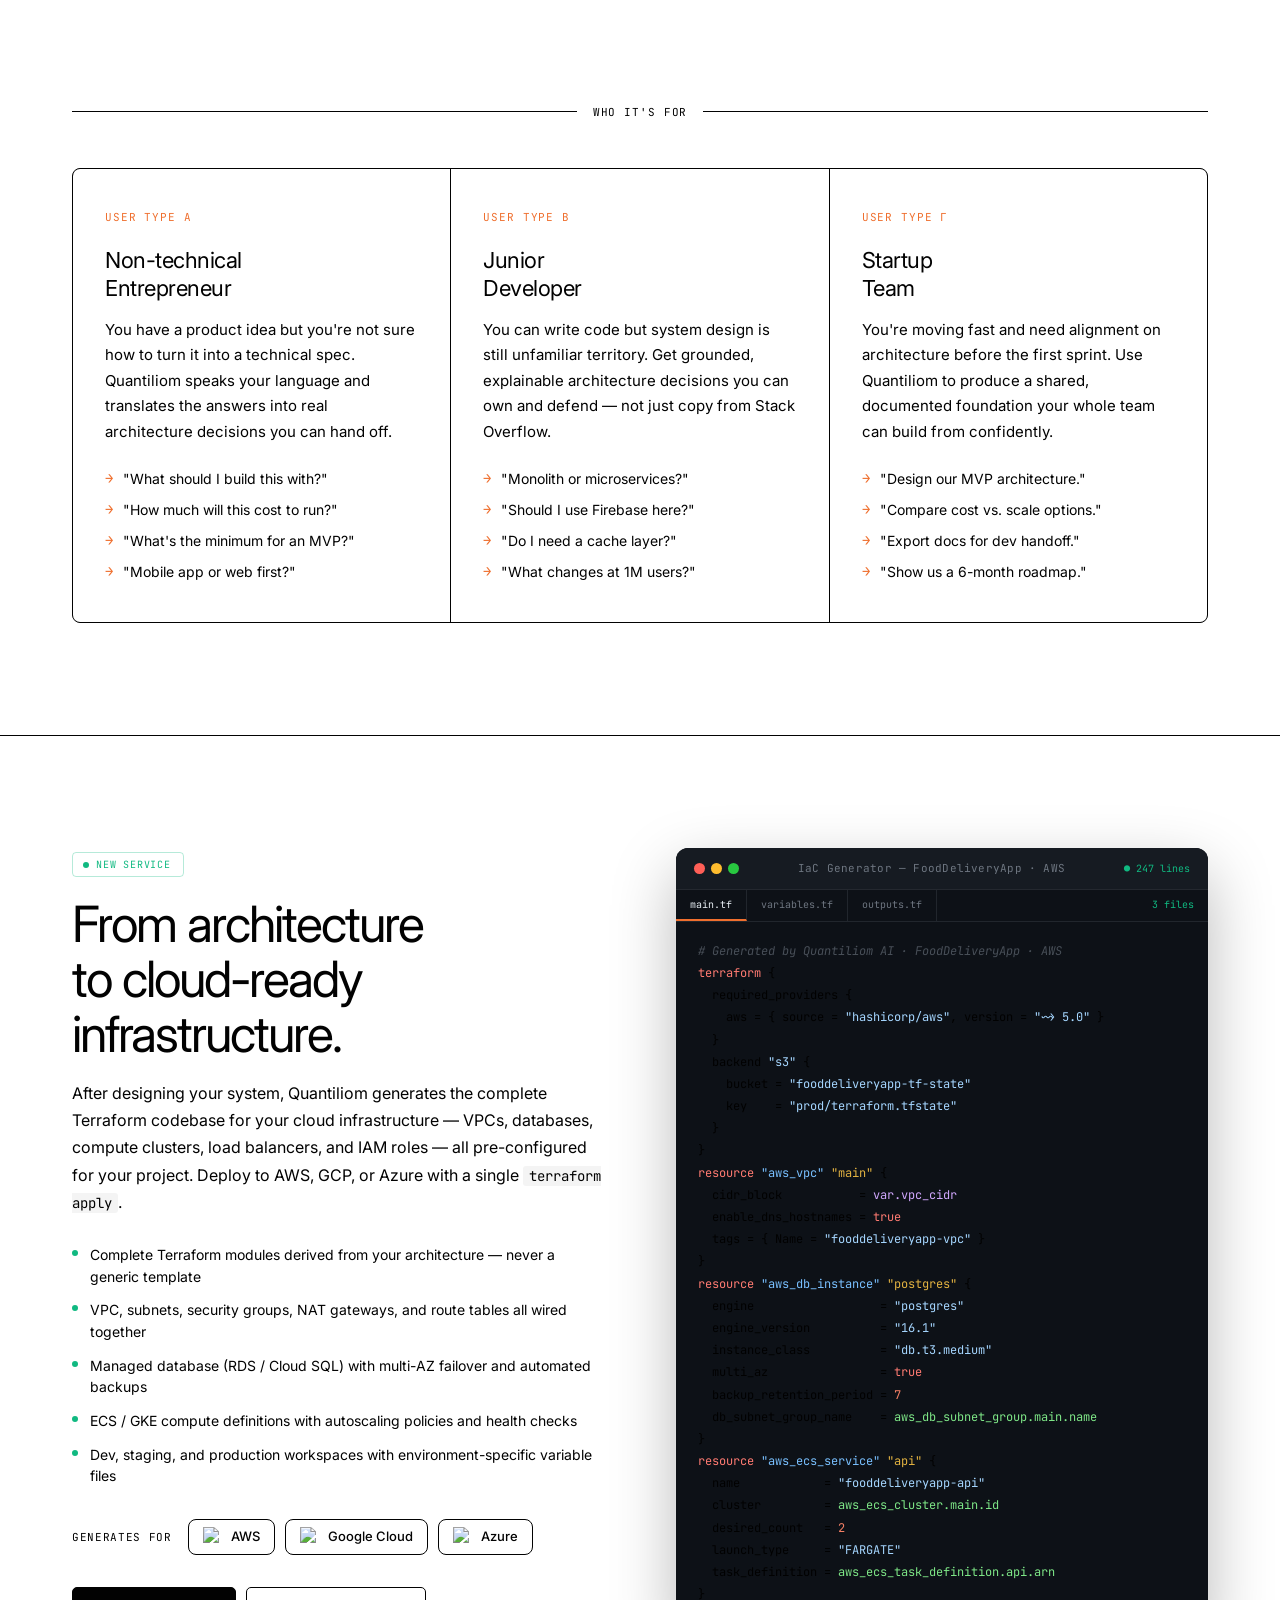
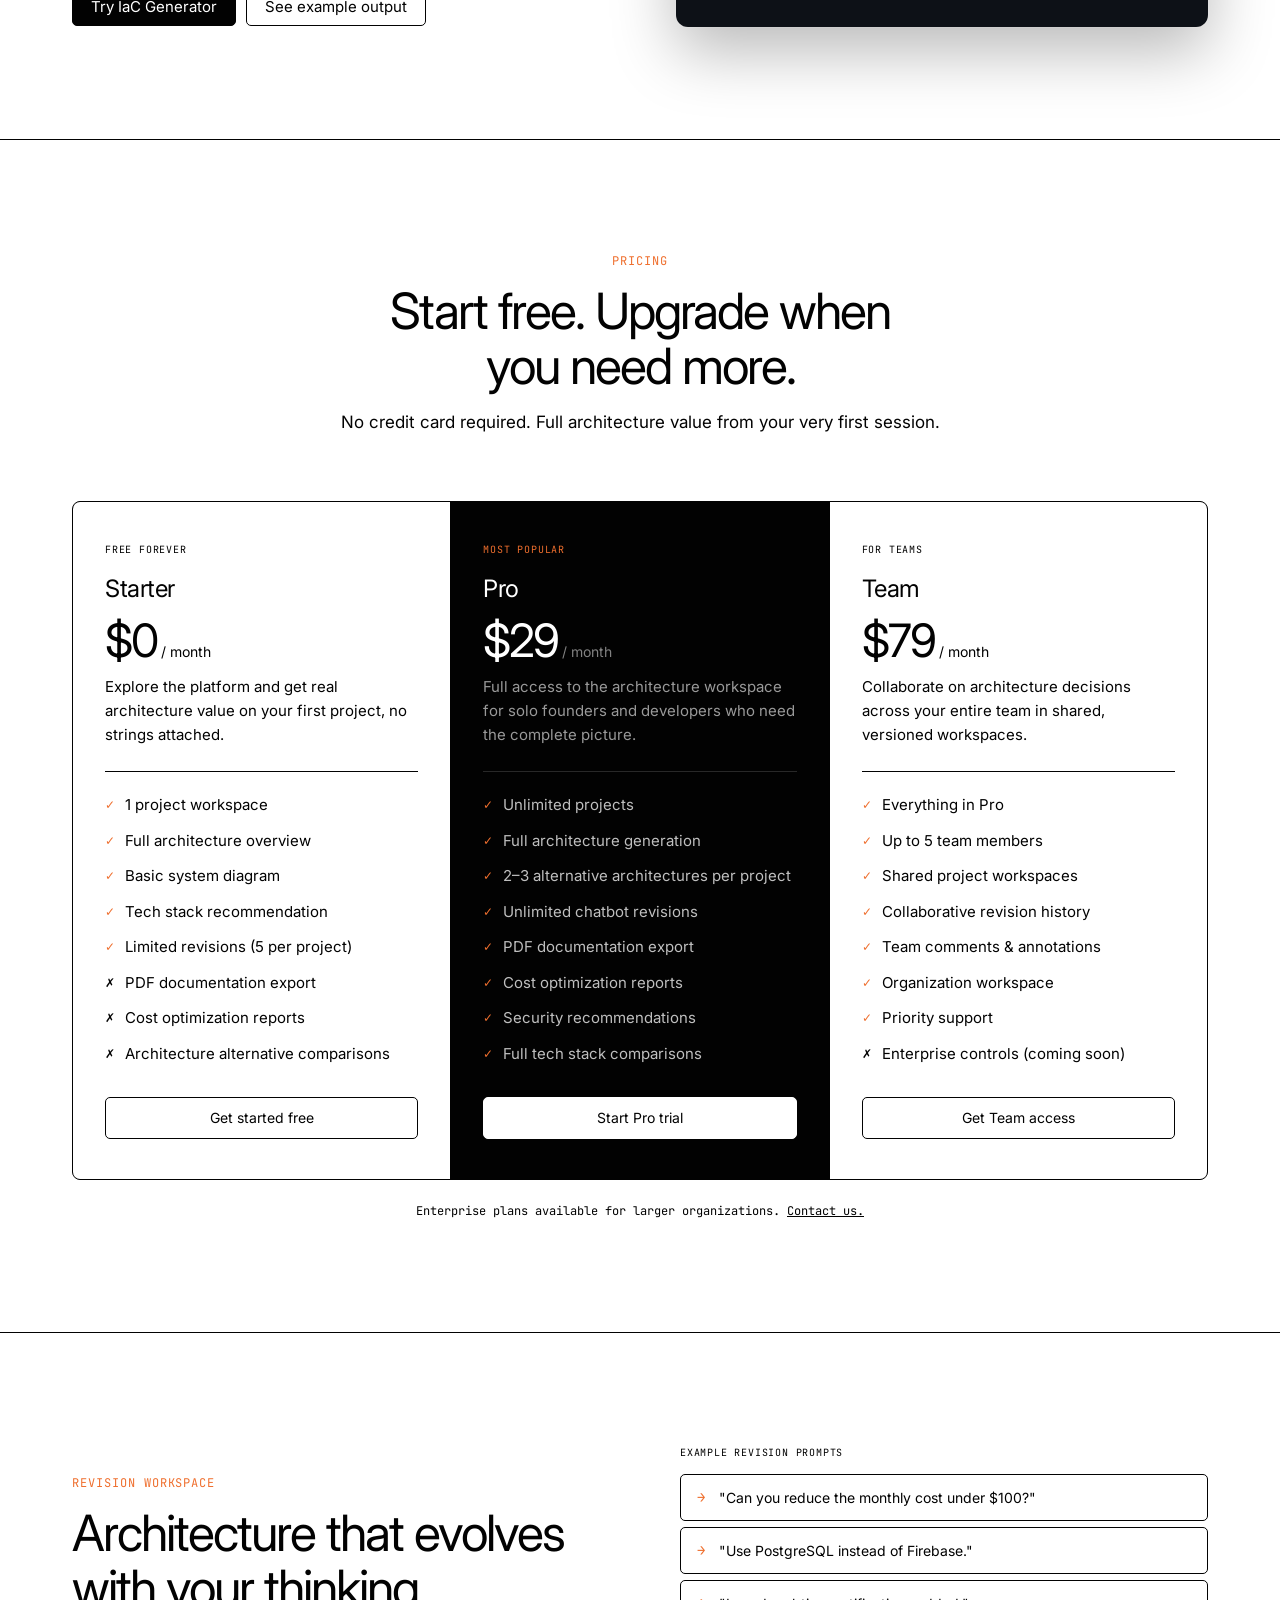
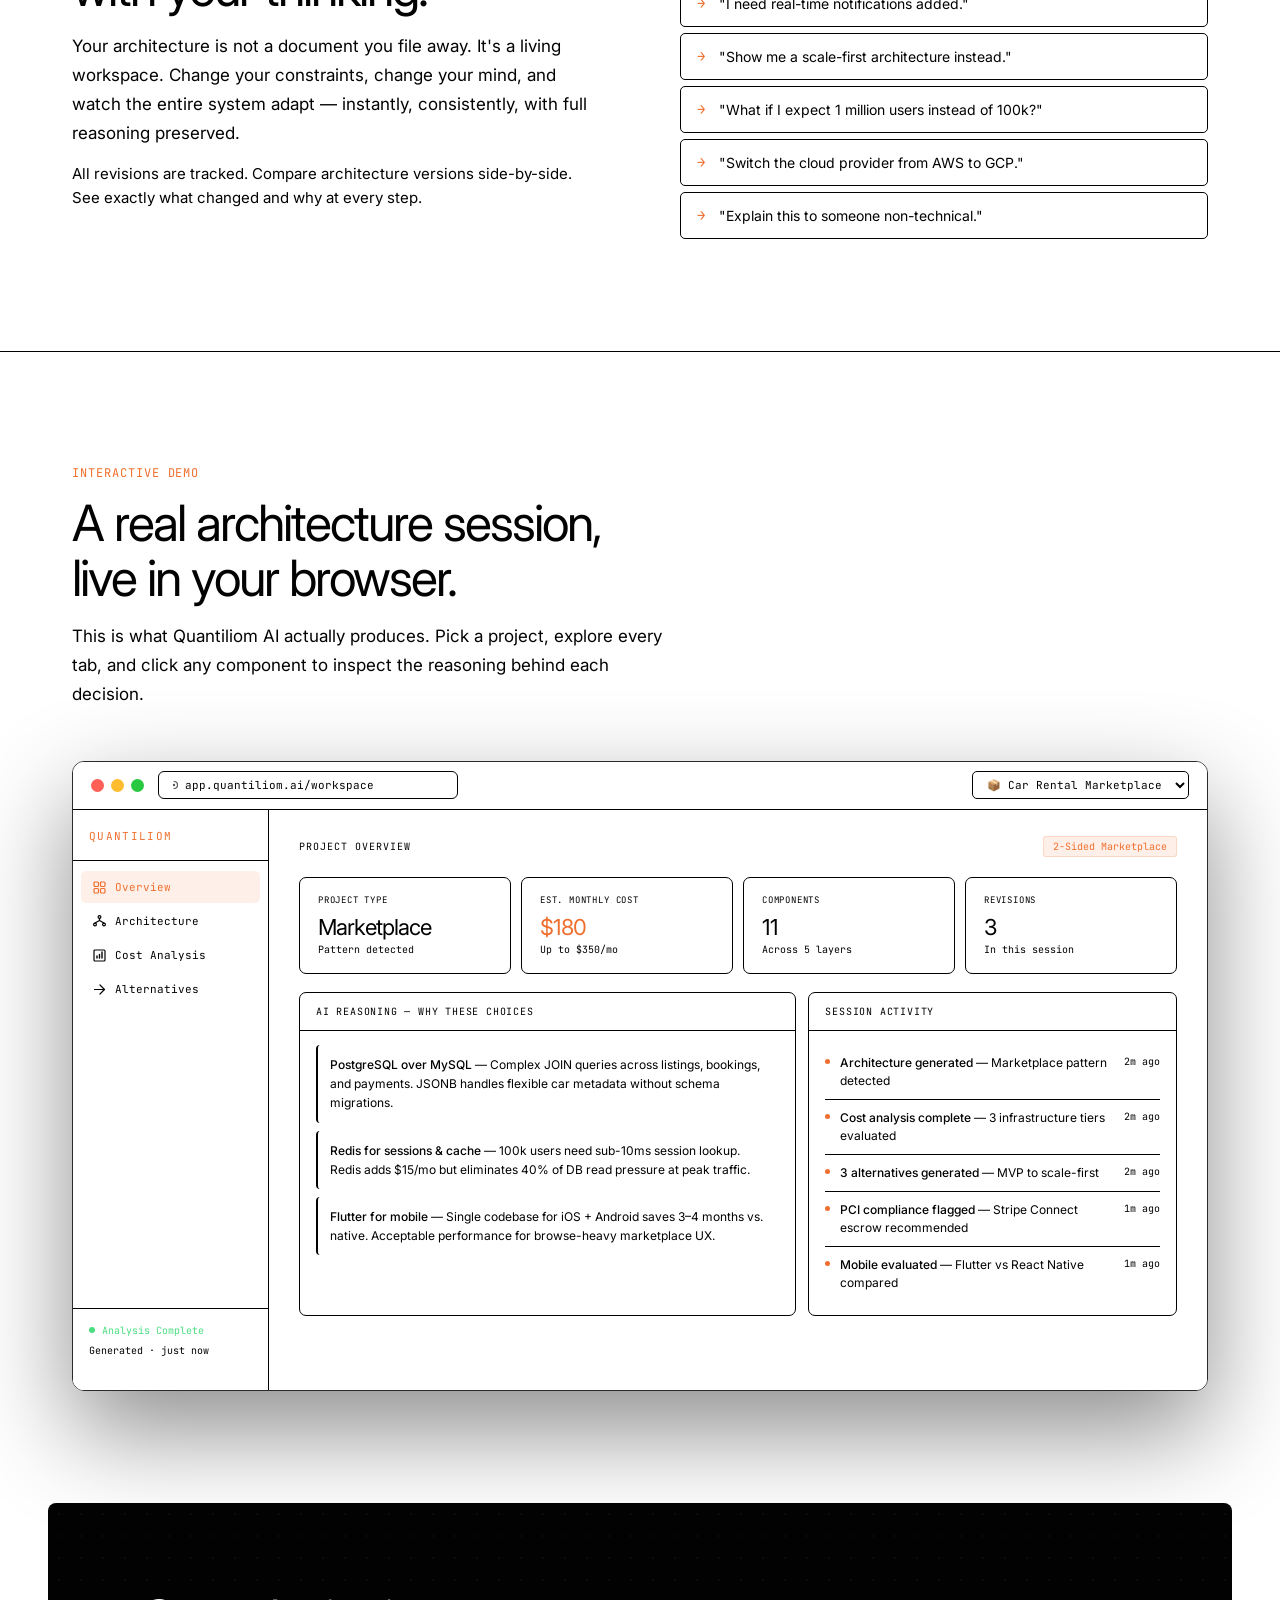
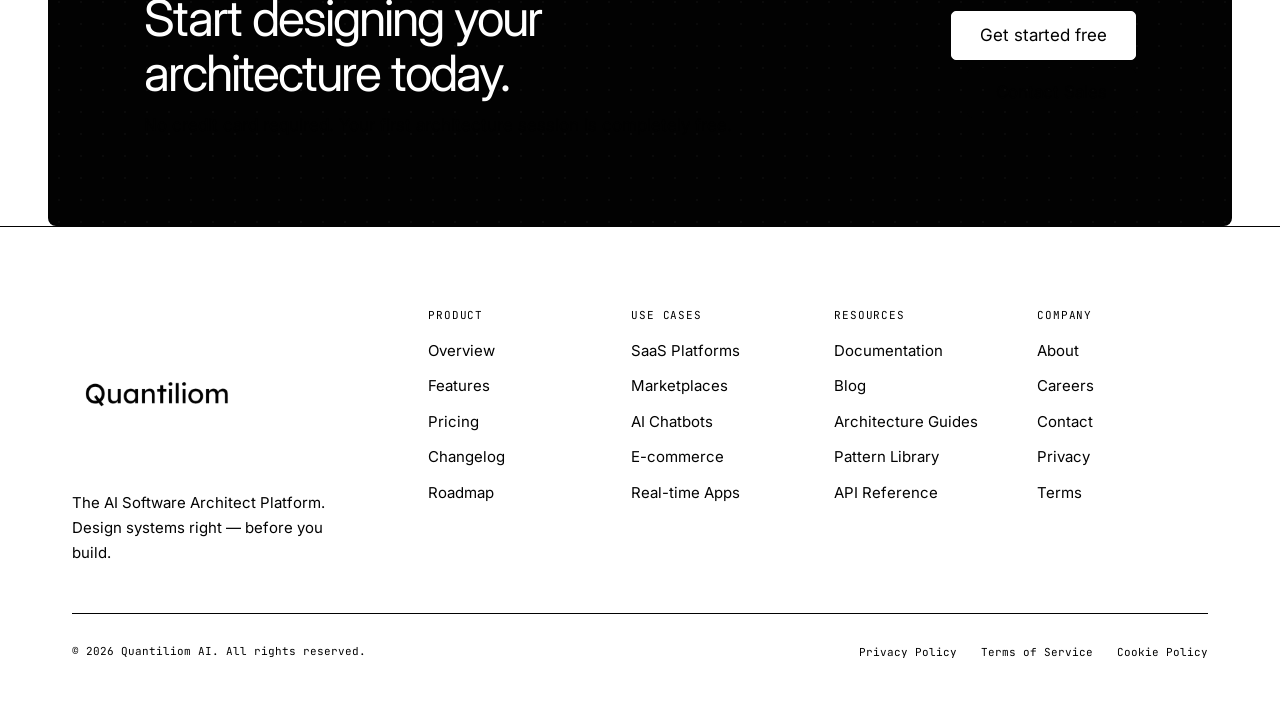
==== commit ec9f26c5: "New Screens and new feature A brand new comprehensive login screen and our new feature that from now" ====
--- a/index.html
+++ b/index.html
@@ -1709,6 +1709,240 @@
     .rm-gantt-bar.rm-cur  { background: var(--orange); }
     .rm-gantt-weeks { display: flex; justify-content: space-between; margin-top: 6px; }
     .rm-gantt-wk { font-family: var(--mono); font-size: 9px; color: #c8c8c8; }
+
+    /* ────────────────────────────────────────────────
+       IaC FEATURE SECTION
+    ──────────────────────────────────────────────── */
+    .iac-grid {
+      display: grid; grid-template-columns: 1fr 1fr;
+      gap: 72px; align-items: center;
+    }
+    .iac-new-badge {
+      display: inline-flex; align-items: center; gap: 7px;
+      font-family: var(--mono); font-size: 10px; letter-spacing: .08em;
+      text-transform: uppercase; color: #10b981;
+      padding: 4px 12px 4px 10px;
+      border: 1px solid rgba(16,185,129,.3); border-radius: 4px;
+      margin-bottom: 20px;
+    }
+    .iac-new-badge::before {
+      content: ''; width: 6px; height: 6px; border-radius: 50%;
+      background: #10b981; flex-shrink: 0;
+    }
+    .iac-heading { margin-bottom: 18px; }
+    .iac-desc { font-size: 16px; color: var(--graphite); line-height: 1.7; margin-bottom: 28px; }
+    .iac-bullets { display: flex; flex-direction: column; gap: 12px; margin-bottom: 32px; }
+    .iac-bullet { display: flex; align-items: flex-start; gap: 12px; font-size: 14px; color: var(--graphite); line-height: 1.55; }
+    .iac-bullet-dot { width: 6px; height: 6px; border-radius: 50%; background: #10b981; flex-shrink: 0; margin-top: 6px; }
+    .iac-cloud-bar { display: flex; align-items: center; gap: 16px; margin-bottom: 32px; flex-wrap: wrap; }
+    .iac-cloud-bar-label { font-family: var(--mono); font-size: 11px; color: var(--ash); letter-spacing: .06em; text-transform: uppercase; }
+    .iac-cloud-logos { display: flex; align-items: center; gap: 10px; }
+    .iac-cloud-logo {
+      display: flex; align-items: center; gap: 8px;
+      padding: 7px 14px; border: 1px solid var(--cool-gray);
+      border-radius: 8px; transition: border-color .15s, box-shadow .15s;
+    }
+    .iac-cloud-logo:hover { border-color: #10b981; box-shadow: 0 0 0 3px rgba(16,185,129,.08); }
+    .iac-cloud-logo img { width: 20px; height: 20px; object-fit: contain; display: block; }
+    .iac-cloud-logo span { font-size: 13px; font-weight: 500; color: var(--black); }
+
+    /* IaC Terminal */
+    .iac-terminal {
+      background: #0d1117; border-radius: 12px; overflow: hidden;
+      box-shadow: 0 0 0 1px rgba(255,255,255,.07), 0 24px 64px rgba(0,0,0,.28);
+    }
+    .iac-term-bar {
+      background: #161b22; padding: 12px 18px;
+      display: flex; align-items: center; gap: 12px;
+      border-bottom: 1px solid rgba(255,255,255,.06);
+    }
+    .iac-term-dots { display: flex; gap: 6px; }
+    .iac-td { width: 11px; height: 11px; border-radius: 50%; }
+    .iac-td-r { background: #ff5f57; }
+    .iac-td-y { background: #febc2e; }
+    .iac-td-g { background: #28c840; }
+    .iac-term-title {
+      font-family: var(--mono); font-size: 11px; color: #6e7681;
+      flex: 1; text-align: center; letter-spacing: .02em;
+    }
+    .iac-term-status {
+      font-family: var(--mono); font-size: 10px; color: #10b981;
+      display: flex; align-items: center; gap: 5px;
+    }
+    .iac-file-tabs {
+      display: flex; background: #0d1117;
+      border-bottom: 1px solid #21262d;
+    }
+    .iac-tab {
+      font-family: var(--mono); font-size: 10px; color: #6e7681;
+      padding: 7px 14px; border-right: 1px solid #21262d; cursor: pointer;
+      transition: color .12s;
+    }
+    .iac-tab:hover { color: #c9d1d9; }
+    .iac-tab.active {
+      color: #e6edf3; border-bottom: 2px solid #ef6f2e;
+    }
+    .iac-tab-count {
+      font-family: var(--mono); font-size: 10px; color: #10b981;
+      padding: 7px 14px; margin-left: auto;
+    }
+    .iac-code {
+      padding: 18px 22px 22px;
+      font-family: var(--mono); font-size: 12px;
+      line-height: 1.85; overflow-x: auto;
+    }
+    .iac-cl { display: block; white-space: pre; }
+    .iac-cm { color: #484f58; font-style: italic; }
+    .iac-kw { color: #ff7b72; }
+    .iac-bl { color: #79c0ff; }
+    .iac-at { color: #e3b341; }
+    .iac-st { color: #a5d6ff; }
+    .iac-vr { color: #d2a8ff; }
+    .iac-rf { color: #7ee787; }
+    .iac-nm { color: #f78166; }
+    /* ── IaC Modal ── */
+    @keyframes iac-overlay-in  { from { opacity: 0; }                        to { opacity: 1; } }
+    @keyframes iac-modal-in    { from { opacity: 0; transform: translateY(28px) scale(.97); } to { opacity: 1; transform: translateY(0) scale(1); } }
+    @keyframes iac-modal-out   { from { opacity: 1; transform: translateY(0) scale(1); }      to { opacity: 0; transform: translateY(20px) scale(.97); } }
+    @keyframes iac-think-dot   { 0%,80%,100%{opacity:.2;transform:translateY(0)} 40%{opacity:1;transform:translateY(-4px)} }
+    @keyframes iac-line-in     { from { opacity: 0; transform: translateX(-6px); } to { opacity: 1; transform: translateX(0); } }
+    @keyframes iac-cursor-blink{ 0%,100%{opacity:1} 50%{opacity:0} }
+    @keyframes iac-done-in     { from{opacity:0;transform:scale(.9)} to{opacity:1;transform:scale(1)} }
+    @keyframes iac-thought-in  { from{opacity:0;transform:translateX(-8px)} to{opacity:1;transform:translateX(0)} }
+
+    .iac-overlay {
+      display: none; position: fixed; inset: 0; z-index: 9000;
+      background: rgba(2,2,2,0.82); backdrop-filter: blur(18px);
+      -webkit-backdrop-filter: blur(18px);
+      align-items: center; justify-content: center; padding: 24px;
+    }
+    .iac-overlay.open { display: flex; animation: iac-overlay-in .28s ease both; }
+    .iac-overlay.closing { animation: iac-overlay-in .22s ease reverse both; }
+
+    .iac-modal {
+      width: 100%; max-width: 820px; max-height: 90vh;
+      background: #0d1117;
+      border: 1px solid rgba(255,255,255,0.09);
+      border-radius: 14px; overflow: hidden;
+      display: flex; flex-direction: column;
+      box-shadow: 0 40px 120px rgba(0,0,0,.6), 0 0 0 1px rgba(255,255,255,.04);
+      animation: iac-modal-in .38s cubic-bezier(0.22,1,0.36,1) both;
+    }
+    .iac-modal.closing { animation: iac-modal-out .22s ease both; }
+
+    /* Modal chrome bar */
+    .iac-modal-bar {
+      background: #161b22; padding: 13px 18px; flex-shrink: 0;
+      display: flex; align-items: center; gap: 12px;
+      border-bottom: 1px solid rgba(255,255,255,.06);
+    }
+    .iac-modal-dots { display: flex; gap: 7px; }
+    .iac-mdot { width: 12px; height: 12px; border-radius: 50%; }
+    .iac-mdot-r { background: #ff5f57; }
+    .iac-mdot-y { background: #febc2e; }
+    .iac-mdot-g { background: #28c840; }
+    .iac-modal-title {
+      font-family: var(--mono); font-size: 12px; color: #6e7681;
+      flex: 1; text-align: center; letter-spacing: .03em;
+    }
+    .iac-modal-close {
+      width: 28px; height: 28px; border-radius: 6px;
+      display: flex; align-items: center; justify-content: center;
+      background: none; border: 1px solid rgba(255,255,255,.08);
+      color: #6e7681; cursor: pointer; font-size: 14px; line-height: 1;
+      transition: background .15s, color .15s, border-color .15s;
+    }
+    .iac-modal-close:hover { background: rgba(255,255,255,.06); color: #e6edf3; border-color: rgba(255,255,255,.18); }
+
+    /* Thinking phase */
+    .iac-think-panel {
+      flex: 1; display: flex; flex-direction: column;
+      align-items: center; justify-content: center;
+      padding: 48px 40px; min-height: 360px;
+    }
+    .iac-think-header {
+      display: flex; align-items: center; gap: 14px; margin-bottom: 40px;
+    }
+    .iac-think-label {
+      font-family: var(--mono); font-size: 13px; color: #6e7681; letter-spacing: .06em;
+    }
+    .iac-think-dots { display: flex; gap: 5px; }
+    .iac-think-dot {
+      width: 6px; height: 6px; border-radius: 50%; background: #10b981;
+      animation: iac-think-dot 1.2s ease-in-out infinite;
+    }
+    .iac-think-dot:nth-child(2) { animation-delay: .2s; }
+    .iac-think-dot:nth-child(3) { animation-delay: .4s; }
+
+    .iac-thoughts { display: flex; flex-direction: column; gap: 10px; width: 100%; max-width: 520px; }
+    .iac-thought {
+      display: flex; align-items: center; gap: 12px;
+      font-family: var(--mono); font-size: 12px; color: #484f58;
+      opacity: 0;
+    }
+    .iac-thought.visible {
+      animation: iac-thought-in .3s ease both; color: #8b949e;
+    }
+    .iac-thought.done { color: #7ee787; }
+    .iac-thought-icon { font-size: 10px; flex-shrink: 0; width: 16px; text-align: center; }
+
+    /* Code phase */
+    .iac-code-panel { flex: 1; display: flex; flex-direction: column; min-height: 0; }
+    .iac-modal-tabs {
+      display: flex; background: #0d1117;
+      border-bottom: 1px solid #21262d; flex-shrink: 0;
+    }
+    .iac-modal-tab {
+      font-family: var(--mono); font-size: 10px; color: #6e7681;
+      padding: 8px 16px; border-right: 1px solid #21262d; cursor: pointer;
+    }
+    .iac-modal-tab.active { color: #e6edf3; border-bottom: 2px solid #ef6f2e; }
+    .iac-modal-tab-right {
+      margin-left: auto; padding: 8px 16px;
+      font-family: var(--mono); font-size: 10px; color: #484f58;
+    }
+    .iac-modal-code {
+      flex: 1; overflow-y: auto; padding: 20px 24px 24px;
+      font-family: var(--mono); font-size: 12.5px; line-height: 1.85;
+    }
+    .iac-modal-code-line {
+      display: block; white-space: pre;
+      animation: iac-line-in .18s ease both;
+    }
+    .iac-modal-cursor {
+      display: inline-block; width: 7px; height: 14px;
+      background: #10b981; border-radius: 1px; vertical-align: middle;
+      animation: iac-cursor-blink .9s step-end infinite;
+      margin-left: 2px;
+    }
+
+    /* Done badge */
+    .iac-done-bar {
+      flex-shrink: 0; padding: 12px 24px;
+      border-top: 1px solid #161b22; background: #0d1117;
+      display: flex; align-items: center; justify-content: space-between;
+    }
+    .iac-done-badge {
+      display: inline-flex; align-items: center; gap: 8px;
+      font-family: var(--mono); font-size: 11px; color: #7ee787;
+      animation: iac-done-in .4s cubic-bezier(0.22,1,0.36,1) both;
+    }
+    .iac-done-badge::before { content: '✓'; font-size: 13px; }
+    .iac-done-actions { display: flex; gap: 8px; }
+    .iac-done-btn {
+      font-family: var(--mono); font-size: 11px;
+      padding: 5px 14px; border-radius: 5px; cursor: pointer;
+      transition: background .15s, color .15s;
+    }
+    .iac-done-btn-dl {
+      background: #10b981; color: #fff; border: 1px solid #10b981;
+    }
+    .iac-done-btn-dl:hover { background: #059669; border-color: #059669; }
+    .iac-done-btn-cl {
+      background: none; color: #6e7681;
+      border: 1px solid rgba(255,255,255,.1);
+    }
+    .iac-done-btn-cl:hover { color: #e6edf3; border-color: rgba(255,255,255,.25); }
 
     /* ════════════════════════════════════════════════
        SERVICES OVERLAY
@@ -3491,6 +3725,212 @@
   </div>
 </section>
 
+
+<!-- ════════════════════════════════════════════════
+     IaC FEATURE SECTION
+════════════════════════════════════════════════ -->
+<section class="section">
+  <div class="wrap">
+    <div class="iac-grid">
+
+      <!-- LEFT: Copy -->
+      <div>
+        <div class="iac-new-badge">New Service</div>
+
+        <h2 class="heading-lg iac-heading">
+          From architecture<br>to cloud-ready<br>infrastructure.
+        </h2>
+
+        <p class="iac-desc">
+          After designing your system, Quantiliom generates the complete Terraform codebase for your cloud infrastructure — VPCs, databases, compute clusters, load balancers, and IAM roles — all pre-configured for your project. Deploy to AWS, GCP, or Azure with a single <code style="font-family:var(--mono);font-size:14px;background:#f4f4f4;padding:1px 6px;border-radius:3px;">terraform apply</code>.
+        </p>
+
+        <div class="iac-bullets">
+          <div class="iac-bullet"><div class="iac-bullet-dot"></div>Complete Terraform modules derived from your architecture — never a generic template</div>
+          <div class="iac-bullet"><div class="iac-bullet-dot"></div>VPC, subnets, security groups, NAT gateways, and route tables all wired together</div>
+          <div class="iac-bullet"><div class="iac-bullet-dot"></div>Managed database (RDS / Cloud SQL) with multi-AZ failover and automated backups</div>
+          <div class="iac-bullet"><div class="iac-bullet-dot"></div>ECS / GKE compute definitions with autoscaling policies and health checks</div>
+          <div class="iac-bullet"><div class="iac-bullet-dot"></div>Dev, staging, and production workspaces with environment-specific variable files</div>
+        </div>
+
+        <div class="iac-cloud-bar">
+          <span class="iac-cloud-bar-label">Generates for</span>
+          <div class="iac-cloud-logos">
+            <div class="iac-cloud-logo">
+              <img src="https://cdn.jsdelivr.net/gh/devicons/devicon@latest/icons/amazonwebservices/amazonwebservices-original.svg" alt="AWS" loading="lazy">
+              <span>AWS</span>
+            </div>
+            <div class="iac-cloud-logo">
+              <img src="https://cdn.jsdelivr.net/gh/devicons/devicon@latest/icons/googlecloud/googlecloud-original.svg" alt="GCP" loading="lazy">
+              <span>Google Cloud</span>
+            </div>
+            <div class="iac-cloud-logo">
+              <img src="https://cdn.jsdelivr.net/gh/devicons/devicon@latest/icons/azure/azure-original.svg" alt="Azure" loading="lazy">
+              <span>Azure</span>
+            </div>
+          </div>
+        </div>
+
+        <div style="display:flex;gap:10px;">
+          <button class="btn btn-dark">Try IaC Generator</button>
+          <button class="btn btn-outline" onclick="openIacModal()">See example output</button>
+        </div>
+      </div>
+
+      <!-- RIGHT: Terminal -->
+      <div class="iac-terminal">
+        <div class="iac-term-bar">
+          <div class="iac-term-dots">
+            <div class="iac-td iac-td-r"></div>
+            <div class="iac-td iac-td-y"></div>
+            <div class="iac-td iac-td-g"></div>
+          </div>
+          <div class="iac-term-title">IaC Generator — FoodDeliveryApp · AWS</div>
+          <div class="iac-term-status">● 247 lines</div>
+        </div>
+        <div class="iac-file-tabs">
+          <div class="iac-tab active" onclick="iacTermTab(this,'iac-pane-main')">main.tf</div>
+          <div class="iac-tab" onclick="iacTermTab(this,'iac-pane-vars')">variables.tf</div>
+          <div class="iac-tab" onclick="iacTermTab(this,'iac-pane-out')">outputs.tf</div>
+          <div class="iac-tab-count">3 files</div>
+        </div>
+
+        <!-- main.tf pane -->
+        <div class="iac-code" id="iac-pane-main">
+<span class="iac-cl"><span class="iac-cm"># Generated by Quantiliom AI · FoodDeliveryApp · AWS</span></span>
+<span class="iac-cl"></span>
+<span class="iac-cl"><span class="iac-kw">terraform</span> {</span>
+<span class="iac-cl">  required_providers {</span>
+<span class="iac-cl">    aws = { source = <span class="iac-st">"hashicorp/aws"</span>, version = <span class="iac-st">"~> 5.0"</span> }</span>
+<span class="iac-cl">  }</span>
+<span class="iac-cl">  backend <span class="iac-st">"s3"</span> {</span>
+<span class="iac-cl">    bucket = <span class="iac-st">"fooddeliveryapp-tf-state"</span></span>
+<span class="iac-cl">    key    = <span class="iac-st">"prod/terraform.tfstate"</span></span>
+<span class="iac-cl">  }</span>
+<span class="iac-cl">}</span>
+<span class="iac-cl"></span>
+<span class="iac-cl"><span class="iac-kw">resource</span> <span class="iac-bl">"aws_vpc"</span> <span class="iac-at">"main"</span> {</span>
+<span class="iac-cl">  cidr_block           = <span class="iac-vr">var.vpc_cidr</span></span>
+<span class="iac-cl">  enable_dns_hostnames = <span class="iac-kw">true</span></span>
+<span class="iac-cl">  tags = { Name = <span class="iac-st">"fooddeliveryapp-vpc"</span> }</span>
+<span class="iac-cl">}</span>
+<span class="iac-cl"></span>
+<span class="iac-cl"><span class="iac-kw">resource</span> <span class="iac-bl">"aws_db_instance"</span> <span class="iac-at">"postgres"</span> {</span>
+<span class="iac-cl">  engine                  = <span class="iac-st">"postgres"</span></span>
+<span class="iac-cl">  engine_version          = <span class="iac-st">"16.1"</span></span>
+<span class="iac-cl">  instance_class          = <span class="iac-st">"db.t3.medium"</span></span>
+<span class="iac-cl">  multi_az                = <span class="iac-kw">true</span></span>
+<span class="iac-cl">  backup_retention_period = <span class="iac-nm">7</span></span>
+<span class="iac-cl">  db_subnet_group_name    = <span class="iac-rf">aws_db_subnet_group.main.name</span></span>
+<span class="iac-cl">}</span>
+<span class="iac-cl"></span>
+<span class="iac-cl"><span class="iac-kw">resource</span> <span class="iac-bl">"aws_ecs_service"</span> <span class="iac-at">"api"</span> {</span>
+<span class="iac-cl">  name            = <span class="iac-st">"fooddeliveryapp-api"</span></span>
+<span class="iac-cl">  cluster         = <span class="iac-rf">aws_ecs_cluster.main.id</span></span>
+<span class="iac-cl">  desired_count   = <span class="iac-nm">2</span></span>
+<span class="iac-cl">  launch_type     = <span class="iac-st">"FARGATE"</span></span>
+<span class="iac-cl">  task_definition = <span class="iac-rf">aws_ecs_task_definition.api.arn</span></span>
+<span class="iac-cl">}</span>
+        </div>
+
+        <!-- variables.tf pane -->
+        <div class="iac-code" id="iac-pane-vars" style="display:none;">
+<span class="iac-cl"><span class="iac-cm"># Generated by Quantiliom AI · FoodDeliveryApp · AWS</span></span>
+<span class="iac-cl"></span>
+<span class="iac-cl"><span class="iac-kw">variable</span> <span class="iac-at">"aws_region"</span> {</span>
+<span class="iac-cl">  description = <span class="iac-st">"AWS region to deploy into"</span></span>
+<span class="iac-cl">  type        = <span class="iac-bl">string</span></span>
+<span class="iac-cl">  default     = <span class="iac-st">"us-east-1"</span></span>
+<span class="iac-cl">}</span>
+<span class="iac-cl"></span>
+<span class="iac-cl"><span class="iac-kw">variable</span> <span class="iac-at">"vpc_cidr"</span> {</span>
+<span class="iac-cl">  description = <span class="iac-st">"CIDR block for the main VPC"</span></span>
+<span class="iac-cl">  type        = <span class="iac-bl">string</span></span>
+<span class="iac-cl">  default     = <span class="iac-st">"10.0.0.0/16"</span></span>
+<span class="iac-cl">}</span>
+<span class="iac-cl"></span>
+<span class="iac-cl"><span class="iac-kw">variable</span> <span class="iac-at">"private_subnet_a_cidr"</span> {</span>
+<span class="iac-cl">  description = <span class="iac-st">"CIDR for private subnet A"</span></span>
+<span class="iac-cl">  type        = <span class="iac-bl">string</span></span>
+<span class="iac-cl">  default     = <span class="iac-st">"10.0.1.0/24"</span></span>
+<span class="iac-cl">}</span>
+<span class="iac-cl"></span>
+<span class="iac-cl"><span class="iac-kw">variable</span> <span class="iac-at">"db_username"</span> {</span>
+<span class="iac-cl">  description = <span class="iac-st">"Database master username"</span></span>
+<span class="iac-cl">  type        = <span class="iac-bl">string</span></span>
+<span class="iac-cl">  sensitive   = <span class="iac-kw">true</span></span>
+<span class="iac-cl">}</span>
+<span class="iac-cl"></span>
+<span class="iac-cl"><span class="iac-kw">variable</span> <span class="iac-at">"db_password"</span> {</span>
+<span class="iac-cl">  description = <span class="iac-st">"Database master password"</span></span>
+<span class="iac-cl">  type        = <span class="iac-bl">string</span></span>
+<span class="iac-cl">  sensitive   = <span class="iac-kw">true</span></span>
+<span class="iac-cl">}</span>
+<span class="iac-cl"></span>
+<span class="iac-cl"><span class="iac-kw">variable</span> <span class="iac-at">"environment"</span> {</span>
+<span class="iac-cl">  description = <span class="iac-st">"Deployment environment"</span></span>
+<span class="iac-cl">  type        = <span class="iac-bl">string</span></span>
+<span class="iac-cl">  default     = <span class="iac-st">"production"</span></span>
+<span class="iac-cl">}</span>
+<span class="iac-cl"></span>
+<span class="iac-cl"><span class="iac-kw">variable</span> <span class="iac-at">"ecs_task_cpu"</span> {</span>
+<span class="iac-cl">  description = <span class="iac-st">"CPU units for ECS task"</span></span>
+<span class="iac-cl">  type        = <span class="iac-bl">number</span></span>
+<span class="iac-cl">  default     = <span class="iac-nm">512</span></span>
+<span class="iac-cl">}</span>
+<span class="iac-cl"></span>
+<span class="iac-cl"><span class="iac-kw">variable</span> <span class="iac-at">"ecs_task_memory"</span> {</span>
+<span class="iac-cl">  description = <span class="iac-st">"Memory (MB) for ECS task"</span></span>
+<span class="iac-cl">  type        = <span class="iac-bl">number</span></span>
+<span class="iac-cl">  default     = <span class="iac-nm">1024</span></span>
+<span class="iac-cl">}</span>
+        </div>
+
+        <!-- outputs.tf pane -->
+        <div class="iac-code" id="iac-pane-out" style="display:none;">
+<span class="iac-cl"><span class="iac-cm"># Generated by Quantiliom AI · FoodDeliveryApp · AWS</span></span>
+<span class="iac-cl"></span>
+<span class="iac-cl"><span class="iac-kw">output</span> <span class="iac-at">"vpc_id"</span> {</span>
+<span class="iac-cl">  description = <span class="iac-st">"ID of the main VPC"</span></span>
+<span class="iac-cl">  value       = <span class="iac-rf">aws_vpc.main.id</span></span>
+<span class="iac-cl">}</span>
+<span class="iac-cl"></span>
+<span class="iac-cl"><span class="iac-kw">output</span> <span class="iac-at">"db_endpoint"</span> {</span>
+<span class="iac-cl">  description = <span class="iac-st">"RDS PostgreSQL endpoint"</span></span>
+<span class="iac-cl">  value       = <span class="iac-rf">aws_db_instance.postgres.endpoint</span></span>
+<span class="iac-cl">  sensitive   = <span class="iac-kw">true</span></span>
+<span class="iac-cl">}</span>
+<span class="iac-cl"></span>
+<span class="iac-cl"><span class="iac-kw">output</span> <span class="iac-at">"redis_endpoint"</span> {</span>
+<span class="iac-cl">  description = <span class="iac-st">"ElastiCache Redis endpoint"</span></span>
+<span class="iac-cl">  value       = <span class="iac-rf">aws_elasticache_cluster.redis.cache_nodes[0].address</span></span>
+<span class="iac-cl">}</span>
+<span class="iac-cl"></span>
+<span class="iac-cl"><span class="iac-kw">output</span> <span class="iac-at">"ecs_cluster_arn"</span> {</span>
+<span class="iac-cl">  description = <span class="iac-st">"ARN of the ECS cluster"</span></span>
+<span class="iac-cl">  value       = <span class="iac-rf">aws_ecs_cluster.main.arn</span></span>
+<span class="iac-cl">}</span>
+<span class="iac-cl"></span>
+<span class="iac-cl"><span class="iac-kw">output</span> <span class="iac-at">"ecs_service_name"</span> {</span>
+<span class="iac-cl">  description = <span class="iac-st">"Name of the ECS API service"</span></span>
+<span class="iac-cl">  value       = <span class="iac-rf">aws_ecs_service.api.name</span></span>
+<span class="iac-cl">}</span>
+<span class="iac-cl"></span>
+<span class="iac-cl"><span class="iac-kw">output</span> <span class="iac-at">"assets_bucket_name"</span> {</span>
+<span class="iac-cl">  description = <span class="iac-st">"S3 bucket name for static assets"</span></span>
+<span class="iac-cl">  value       = <span class="iac-rf">aws_s3_bucket.assets.bucket</span></span>
+<span class="iac-cl">}</span>
+<span class="iac-cl"></span>
+<span class="iac-cl"><span class="iac-kw">output</span> <span class="iac-at">"assets_bucket_arn"</span> {</span>
+<span class="iac-cl">  description = <span class="iac-st">"S3 bucket ARN for static assets"</span></span>
+<span class="iac-cl">  value       = <span class="iac-rf">aws_s3_bucket.assets.arn</span></span>
+<span class="iac-cl">}</span>
+        </div>
+      </div>
+
+    </div>
+  </div>
+</section>
 
 <!-- ════════════════════════════════════════════════
      PRICING
@@ -5546,5 +5986,453 @@
 })();
 </script>
 
+<!-- ── IaC Modal ── -->
+<div class="iac-overlay" id="iacOverlay" onclick="handleOverlayClick(event)">
+  <div class="iac-modal" id="iacModal">
+
+    <!-- Chrome bar -->
+    <div class="iac-modal-bar">
+      <div class="iac-modal-dots">
+        <div class="iac-mdot iac-mdot-r"></div>
+        <div class="iac-mdot iac-mdot-y"></div>
+        <div class="iac-mdot iac-mdot-g"></div>
+      </div>
+      <div class="iac-modal-title">Quantiliom IaC Generator — FoodDeliveryApp · AWS</div>
+      <button class="iac-modal-close" onclick="closeIacModal()" aria-label="Close">&times;</button>
+    </div>
+
+    <!-- Phase 1: Thinking -->
+    <div class="iac-think-panel" id="iacThink">
+      <div class="iac-think-header">
+        <span class="iac-think-label">Thinking</span>
+        <div class="iac-think-dots">
+          <div class="iac-think-dot"></div>
+          <div class="iac-think-dot"></div>
+          <div class="iac-think-dot"></div>
+        </div>
+      </div>
+      <div class="iac-thoughts" id="iacThoughts">
+        <div class="iac-thought" data-icon="◎">
+          <span class="iac-thought-icon">◎</span>
+          <span>Reading project: FoodDeliveryApp · marketplace pattern</span>
+        </div>
+        <div class="iac-thought" data-icon="◎">
+          <span class="iac-thought-icon">◎</span>
+          <span>Detected cloud target: AWS (preferred_cloud: aws)</span>
+        </div>
+        <div class="iac-thought" data-icon="◎">
+          <span class="iac-thought-icon">◎</span>
+          <span>Architecture signals: PostgreSQL, Redis, ECS, S3, ALB, Route 53</span>
+        </div>
+        <div class="iac-thought" data-icon="◎">
+          <span class="iac-thought-icon">◎</span>
+          <span>Mapping 12 Terraform resources across 4 modules</span>
+        </div>
+        <div class="iac-thought" data-icon="◎">
+          <span class="iac-thought-icon">◎</span>
+          <span>Applying security baseline: private subnets, encrypted storage, least-privilege IAM</span>
+        </div>
+        <div class="iac-thought" data-icon="◎">
+          <span class="iac-thought-icon">◎</span>
+          <span>Generating dev · staging · prod workspace variable files</span>
+        </div>
+        <div class="iac-thought" data-icon="◎">
+          <span class="iac-thought-icon">◎</span>
+          <span>Writing Terraform HCL — main.tf · variables.tf · outputs.tf</span>
+        </div>
+      </div>
+    </div>
+
+    <!-- Phase 2: Code output -->
+    <div class="iac-code-panel" id="iacCodePanel" style="display:none;">
+      <div class="iac-modal-tabs">
+        <div class="iac-modal-tab active">main.tf</div>
+        <div class="iac-modal-tab">variables.tf</div>
+        <div class="iac-modal-tab">outputs.tf</div>
+        <div class="iac-modal-tab-right">3 files · 247 lines</div>
+      </div>
+      <div class="iac-modal-code" id="iacCodeOutput">
+        <span class="iac-modal-cursor" id="iacCursor"></span>
+      </div>
+      <div class="iac-done-bar" id="iacDoneBar" style="display:none;">
+        <span class="iac-done-badge">247 lines generated · ready to deploy</span>
+        <div class="iac-done-actions">
+          <button class="iac-done-btn iac-done-btn-dl">↓ Download .tf files</button>
+          <button class="iac-done-btn iac-done-btn-cl" onclick="closeIacModal()">Close</button>
+        </div>
+      </div>
+    </div>
+
+  </div>
+</div>
+
+<script>
+/* ── Inline terminal tab switcher ── */
+window.iacTermTab = function (tabEl, paneId) {
+  var allTabs  = tabEl.parentElement.querySelectorAll('.iac-tab');
+  var allPanes = ['iac-pane-main', 'iac-pane-vars', 'iac-pane-out'];
+  allTabs.forEach(function (t) { t.classList.remove('active'); });
+  tabEl.classList.add('active');
+  allPanes.forEach(function (id) {
+    document.getElementById(id).style.display = (id === paneId) ? 'block' : 'none';
+  });
+};
+
+(function () {
+  /* ── main.tf token lines ── */
+  var LINES = [
+    ['cm', '# Generated by Quantiliom AI · FoodDeliveryApp · AWS'],
+    ['',   ''],
+    ['kw', 'terraform', ' {'],
+    ['',   '  required_providers {'],
+    ['',   '    aws = { source = ', 'st', '"hashicorp/aws"', '', ', version = ', 'st', '"~> 5.0"', '' ,' }'],
+    ['',   '  }'],
+    ['',   '  backend ', 'st', '"s3"', '', ' {'],
+    ['',   '    bucket = ', 'st', '"fooddeliveryapp-tf-state"'],
+    ['',   '    key    = ', 'st', '"prod/terraform.tfstate"'],
+    ['',   '    region = ', 'st', '"us-east-1"'],
+    ['',   '  }'],
+    ['',   '}'],
+    ['',   ''],
+    ['',   'provider ', 'bl', '"aws"', '', ' {'],
+    ['',   '  region = ', 'vr', 'var.aws_region'],
+    ['',   '}'],
+    ['',   ''],
+    ['cm', '# ── Networking ──────────────────────────────────────'],
+    ['',   ''],
+    ['kw', 'resource', ' ', 'bl', '"aws_vpc"', ' ', 'at', '"main"', '' ,' {'],
+    ['',   '  cidr_block           = ', 'vr', 'var.vpc_cidr'],
+    ['',   '  enable_dns_hostnames = ', 'kw', 'true'],
+    ['',   '  enable_dns_support   = ', 'kw', 'true'],
+    ['',   '  tags = { Name = ', 'st', '"fooddeliveryapp-vpc"', '' ,' }'],
+    ['',   '}'],
+    ['',   ''],
+    ['kw', 'resource', ' ', 'bl', '"aws_subnet"', ' ', 'at', '"private_a"', '' ,' {'],
+    ['',   '  vpc_id            = ', 'rf', 'aws_vpc.main.id'],
+    ['',   '  cidr_block        = ', 'vr', 'var.private_subnet_a_cidr'],
+    ['',   '  availability_zone = ', 'st', '"us-east-1a"'],
+    ['',   '}'],
+    ['',   ''],
+    ['kw', 'resource', ' ', 'bl', '"aws_security_group"', ' ', 'at', '"api"', '' ,' {'],
+    ['',   '  name   = ', 'st', '"fooddeliveryapp-api-sg"'],
+    ['',   '  vpc_id = ', 'rf', 'aws_vpc.main.id'],
+    ['',   '  ingress {'],
+    ['',   '    from_port   = ', 'nm', '443'],
+    ['',   '    to_port     = ', 'nm', '443'],
+    ['',   '    protocol    = ', 'st', '"tcp"'],
+    ['',   '    cidr_blocks = [', 'st', '"0.0.0.0/0"', '' ,']'],
+    ['',   '  }'],
+    ['',   '}'],
+    ['',   ''],
+    ['cm', '# ── Database ─────────────────────────────────────────'],
+    ['',   ''],
+    ['kw', 'resource', ' ', 'bl', '"aws_db_instance"', ' ', 'at', '"postgres"', '' ,' {'],
+    ['',   '  engine                  = ', 'st', '"postgres"'],
+    ['',   '  engine_version          = ', 'st', '"16.1"'],
+    ['',   '  instance_class          = ', 'st', '"db.t3.medium"'],
+    ['',   '  allocated_storage       = ', 'nm', '20'],
+    ['',   '  multi_az                = ', 'kw', 'true'],
+    ['',   '  backup_retention_period = ', 'nm', '7'],
+    ['',   '  storage_encrypted       = ', 'kw', 'true'],
+    ['',   '  db_subnet_group_name    = ', 'rf', 'aws_db_subnet_group.main.name'],
+    ['',   '  vpc_security_group_ids  = [', 'rf', 'aws_security_group.db.id', '' ,']'],
+    ['',   '}'],
+    ['',   ''],
+    ['kw', 'resource', ' ', 'bl', '"aws_elasticache_cluster"', ' ', 'at', '"redis"', '' ,' {'],
+    ['',   '  cluster_id      = ', 'st', '"fooddeliveryapp-redis"'],
+    ['',   '  engine          = ', 'st', '"redis"'],
+    ['',   '  node_type       = ', 'st', '"cache.t3.micro"'],
+    ['',   '  num_cache_nodes = ', 'nm', '1'],
+    ['',   '}'],
+    ['',   ''],
+    ['cm', '# ── Compute ──────────────────────────────────────────'],
+    ['',   ''],
+    ['kw', 'resource', ' ', 'bl', '"aws_ecs_cluster"', ' ', 'at', '"main"', '' ,' {'],
+    ['',   '  name = ', 'st', '"fooddeliveryapp-cluster"'],
+    ['',   '}'],
+    ['',   ''],
+    ['kw', 'resource', ' ', 'bl', '"aws_ecs_service"', ' ', 'at', '"api"', '' ,' {'],
+    ['',   '  name            = ', 'st', '"fooddeliveryapp-api"'],
+    ['',   '  cluster         = ', 'rf', 'aws_ecs_cluster.main.id'],
+    ['',   '  desired_count   = ', 'nm', '2'],
+    ['',   '  launch_type     = ', 'st', '"FARGATE"'],
+    ['',   '  task_definition = ', 'rf', 'aws_ecs_task_definition.api.arn'],
+    ['',   '}'],
+    ['',   ''],
+    ['cm', '# ── Storage & CDN ────────────────────────────────────'],
+    ['',   ''],
+    ['kw', 'resource', ' ', 'bl', '"aws_s3_bucket"', ' ', 'at', '"assets"', '' ,' {'],
+    ['',   '  bucket = ', 'st', '"fooddeliveryapp-assets-prod"'],
+    ['',   '  tags   = { Environment = ', 'st', '"production"', '' ,' }'],
+    ['',   '}'],
+    ['',   ''],
+    ['kw', 'resource', ' ', 'bl', '"aws_s3_bucket_public_access_block"', ' ', 'at', '"assets"', '' ,' {'],
+    ['',   '  bucket                  = ', 'rf', 'aws_s3_bucket.assets.id'],
+    ['',   '  block_public_acls       = ', 'kw', 'true'],
+    ['',   '  block_public_policy     = ', 'kw', 'true'],
+    ['',   '  ignore_public_acls      = ', 'kw', 'true'],
+    ['',   '  restrict_public_buckets = ', 'kw', 'true'],
+    ['',   '}'],
+  ];
+
+  /* ── variables.tf token lines ── */
+  var VARS_LINES = [
+    ['cm', '# Generated by Quantiliom AI · FoodDeliveryApp · AWS'],
+    ['', ''],
+    ['kw', 'variable', '', ' ', 'at', '"aws_region"', '', ' {'],
+    ['', '  description = ', 'st', '"AWS region to deploy into"'],
+    ['', '  type        = ', 'bl', 'string'],
+    ['', '  default     = ', 'st', '"us-east-1"'],
+    ['', '}'],
+    ['', ''],
+    ['kw', 'variable', '', ' ', 'at', '"vpc_cidr"', '', ' {'],
+    ['', '  description = ', 'st', '"CIDR block for the main VPC"'],
+    ['', '  type        = ', 'bl', 'string'],
+    ['', '  default     = ', 'st', '"10.0.0.0/16"'],
+    ['', '}'],
+    ['', ''],
+    ['kw', 'variable', '', ' ', 'at', '"private_subnet_a_cidr"', '', ' {'],
+    ['', '  description = ', 'st', '"CIDR for private subnet A"'],
+    ['', '  type        = ', 'bl', 'string'],
+    ['', '  default     = ', 'st', '"10.0.1.0/24"'],
+    ['', '}'],
+    ['', ''],
+    ['kw', 'variable', '', ' ', 'at', '"db_name"', '', ' {'],
+    ['', '  description = ', 'st', '"PostgreSQL database name"'],
+    ['', '  type        = ', 'bl', 'string'],
+    ['', '  default     = ', 'st', '"fooddeliveryapp"'],
+    ['', '}'],
+    ['', ''],
+    ['kw', 'variable', '', ' ', 'at', '"db_username"', '', ' {'],
+    ['', '  description = ', 'st', '"Database master username"'],
+    ['', '  type        = ', 'bl', 'string'],
+    ['', '  sensitive   = ', 'kw', 'true'],
+    ['', '}'],
+    ['', ''],
+    ['kw', 'variable', '', ' ', 'at', '"db_password"', '', ' {'],
+    ['', '  description = ', 'st', '"Database master password"'],
+    ['', '  type        = ', 'bl', 'string'],
+    ['', '  sensitive   = ', 'kw', 'true'],
+    ['', '}'],
+    ['', ''],
+    ['kw', 'variable', '', ' ', 'at', '"environment"', '', ' {'],
+    ['', '  description = ', 'st', '"Deployment environment"'],
+    ['', '  type        = ', 'bl', 'string'],
+    ['', '  default     = ', 'st', '"production"'],
+    ['', '}'],
+    ['', ''],
+    ['kw', 'variable', '', ' ', 'at', '"ecs_task_cpu"', '', ' {'],
+    ['', '  description = ', 'st', '"CPU units for ECS task"'],
+    ['', '  type        = ', 'bl', 'number'],
+    ['', '  default     = ', 'nm', '512'],
+    ['', '}'],
+    ['', ''],
+    ['kw', 'variable', '', ' ', 'at', '"ecs_task_memory"', '', ' {'],
+    ['', '  description = ', 'st', '"Memory (MB) for ECS task"'],
+    ['', '  type        = ', 'bl', 'number'],
+    ['', '  default     = ', 'nm', '1024'],
+    ['', '}'],
+  ];
+
+  /* ── outputs.tf token lines ── */
+  var OUTPUTS_LINES = [
+    ['cm', '# Generated by Quantiliom AI · FoodDeliveryApp · AWS'],
+    ['', ''],
+    ['kw', 'output', '', ' ', 'at', '"vpc_id"', '', ' {'],
+    ['', '  description = ', 'st', '"ID of the main VPC"'],
+    ['', '  value       = ', 'rf', 'aws_vpc.main.id'],
+    ['', '}'],
+    ['', ''],
+    ['kw', 'output', '', ' ', 'at', '"vpc_cidr"', '', ' {'],
+    ['', '  description = ', 'st', '"CIDR block of the main VPC"'],
+    ['', '  value       = ', 'rf', 'aws_vpc.main.cidr_block'],
+    ['', '}'],
+    ['', ''],
+    ['kw', 'output', '', ' ', 'at', '"db_endpoint"', '', ' {'],
+    ['', '  description = ', 'st', '"RDS PostgreSQL endpoint"'],
+    ['', '  value       = ', 'rf', 'aws_db_instance.postgres.endpoint'],
+    ['', '  sensitive   = ', 'kw', 'true'],
+    ['', '}'],
+    ['', ''],
+    ['kw', 'output', '', ' ', 'at', '"redis_endpoint"', '', ' {'],
+    ['', '  description = ', 'st', '"ElastiCache Redis endpoint"'],
+    ['', '  value       = ', 'rf', 'aws_elasticache_cluster.redis.cache_nodes[0].address'],
+    ['', '}'],
+    ['', ''],
+    ['kw', 'output', '', ' ', 'at', '"ecs_cluster_arn"', '', ' {'],
+    ['', '  description = ', 'st', '"ARN of the ECS cluster"'],
+    ['', '  value       = ', 'rf', 'aws_ecs_cluster.main.arn'],
+    ['', '}'],
+    ['', ''],
+    ['kw', 'output', '', ' ', 'at', '"ecs_service_name"', '', ' {'],
+    ['', '  description = ', 'st', '"Name of the ECS API service"'],
+    ['', '  value       = ', 'rf', 'aws_ecs_service.api.name'],
+    ['', '}'],
+    ['', ''],
+    ['kw', 'output', '', ' ', 'at', '"assets_bucket_name"', '', ' {'],
+    ['', '  description = ', 'st', '"S3 bucket name for static assets"'],
+    ['', '  value       = ', 'rf', 'aws_s3_bucket.assets.bucket'],
+    ['', '}'],
+    ['', ''],
+    ['kw', 'output', '', ' ', 'at', '"assets_bucket_arn"', '', ' {'],
+    ['', '  description = ', 'st', '"S3 bucket ARN for static assets"'],
+    ['', '  value       = ', 'rf', 'aws_s3_bucket.assets.arn'],
+    ['', '}'],
+  ];
+
+  var COLOR = {
+    cm: '#484f58', kw: '#ff7b72', bl: '#79c0ff',
+    at: '#e3b341', st: '#a5d6ff', vr: '#d2a8ff',
+    rf: '#7ee787', nm: '#f78166'
+  };
+
+  function buildLineHTML(parts) {
+    if (parts[0] === 'cm') {
+      return '<span style="color:' + COLOR.cm + ';font-style:italic">' + esc(parts[1]) + '</span>';
+    }
+    var html = '';
+    for (var i = 0; i < parts.length; i += 2) {
+      var cls = parts[i];
+      var txt = parts[i + 1];
+      if (txt === undefined) break;
+      if (cls && COLOR[cls]) {
+        html += '<span style="color:' + COLOR[cls] + '">' + esc(txt) + '</span>';
+      } else {
+        html += '<span style="color:#e6edf3">' + esc(txt) + '</span>';
+      }
+    }
+    return html;
+  }
+
+  function esc(s) {
+    return String(s)
+      .replace(/&/g, '&amp;')
+      .replace(/</g, '&lt;')
+      .replace(/>/g, '&gt;');
+  }
+
+  var thinkTimer, codeTimer, _open = false, _currentModalTab = 0;
+
+  function showStaticContent(lines, outputEl) {
+    outputEl.innerHTML = '';
+    lines.forEach(function (parts) {
+      var span = document.createElement('span');
+      span.className = 'iac-modal-code-line';
+      span.style.animation = 'none';
+      span.innerHTML = buildLineHTML(parts);
+      outputEl.appendChild(span);
+    });
+    outputEl.scrollTop = 0;
+  }
+
+  function enableModalTabs(outputEl) {
+    var allSets = [LINES, VARS_LINES, OUTPUTS_LINES];
+    var tabs = document.querySelectorAll('.iac-modal-tab');
+    tabs.forEach(function (tab, i) {
+      tab.style.cursor = 'pointer';
+      tab.onclick = function () {
+        if (_currentModalTab === i) return;
+        _currentModalTab = i;
+        tabs.forEach(function (t) { t.classList.remove('active'); });
+        tab.classList.add('active');
+        showStaticContent(allSets[i], outputEl);
+      };
+    });
+  }
+
+  window.openIacModal = function () {
+    if (_open) return;
+    _open = true;
+    var overlay  = document.getElementById('iacOverlay');
+    var modal    = document.getElementById('iacModal');
+    var thinkEl  = document.getElementById('iacThink');
+    var codeEl   = document.getElementById('iacCodePanel');
+    var output   = document.getElementById('iacCodeOutput');
+    var doneBar  = document.getElementById('iacDoneBar');
+    var cursor   = document.getElementById('iacCursor');
+    var thoughts = document.querySelectorAll('.iac-thought');
+
+    /* Reset state */
+    _currentModalTab = 0;
+    modal.classList.remove('closing');
+    overlay.classList.remove('closing');
+    thoughts.forEach(function (t) { t.classList.remove('visible', 'done'); });
+    output.innerHTML = '';
+    output.appendChild(cursor);
+    doneBar.style.display = 'none';
+    thinkEl.style.display = 'flex';
+    codeEl.style.display  = 'none';
+    /* Reset modal tabs to main.tf active */
+    document.querySelectorAll('.iac-modal-tab').forEach(function (t, i) {
+      t.classList.toggle('active', i === 0);
+      t.style.cursor = '';
+      t.onclick = null;
+    });
+
+    overlay.classList.add('open');
+    document.body.style.overflow = 'hidden';
+
+    /* Reveal thought items one by one */
+    var delays = [120, 600, 1150, 1700, 2300, 2900, 3450];
+    thoughts.forEach(function (t, i) {
+      thinkTimer = setTimeout(function () {
+        t.classList.add('visible');
+        if (i > 0) thoughts[i - 1].classList.add('done');
+        if (i === thoughts.length - 1) {
+          /* Last thought — mark done then transition to code */
+          setTimeout(function () { t.classList.add('done'); }, 320);
+          setTimeout(startCodePhase, 900);
+        }
+      }, delays[i]);
+    });
+
+    function startCodePhase() {
+      thinkEl.style.display  = 'none';
+      codeEl.style.display   = 'flex';
+      var idx = 0;
+      codeTimer = setInterval(function () {
+        if (idx >= LINES.length) {
+          clearInterval(codeTimer);
+          cursor.style.display = 'none';
+          doneBar.style.display = 'flex';
+          enableModalTabs(output);
+          return;
+        }
+        var line = document.createElement('span');
+        line.className = 'iac-modal-code-line';
+        line.innerHTML = buildLineHTML(LINES[idx]);
+        output.insertBefore(line, cursor);
+        output.scrollTop = output.scrollHeight;
+        idx++;
+      }, 55);
+    }
+  };
+
+  window.closeIacModal = function () {
+    if (!_open) return;
+    clearTimeout(thinkTimer);
+    clearInterval(codeTimer);
+    var overlay = document.getElementById('iacOverlay');
+    var modal   = document.getElementById('iacModal');
+    modal.classList.add('closing');
+    overlay.classList.add('closing');
+    setTimeout(function () {
+      overlay.classList.remove('open', 'closing');
+      modal.classList.remove('closing');
+      document.body.style.overflow = '';
+      _open = false;
+    }, 240);
+  };
+
+  window.handleOverlayClick = function (e) {
+    if (e.target === document.getElementById('iacOverlay')) closeIacModal();
+  };
+
+  document.addEventListener('keydown', function (e) {
+    if (e.key === 'Escape') closeIacModal();
+  });
+}());
+</script>
+
 </body>
 </html>
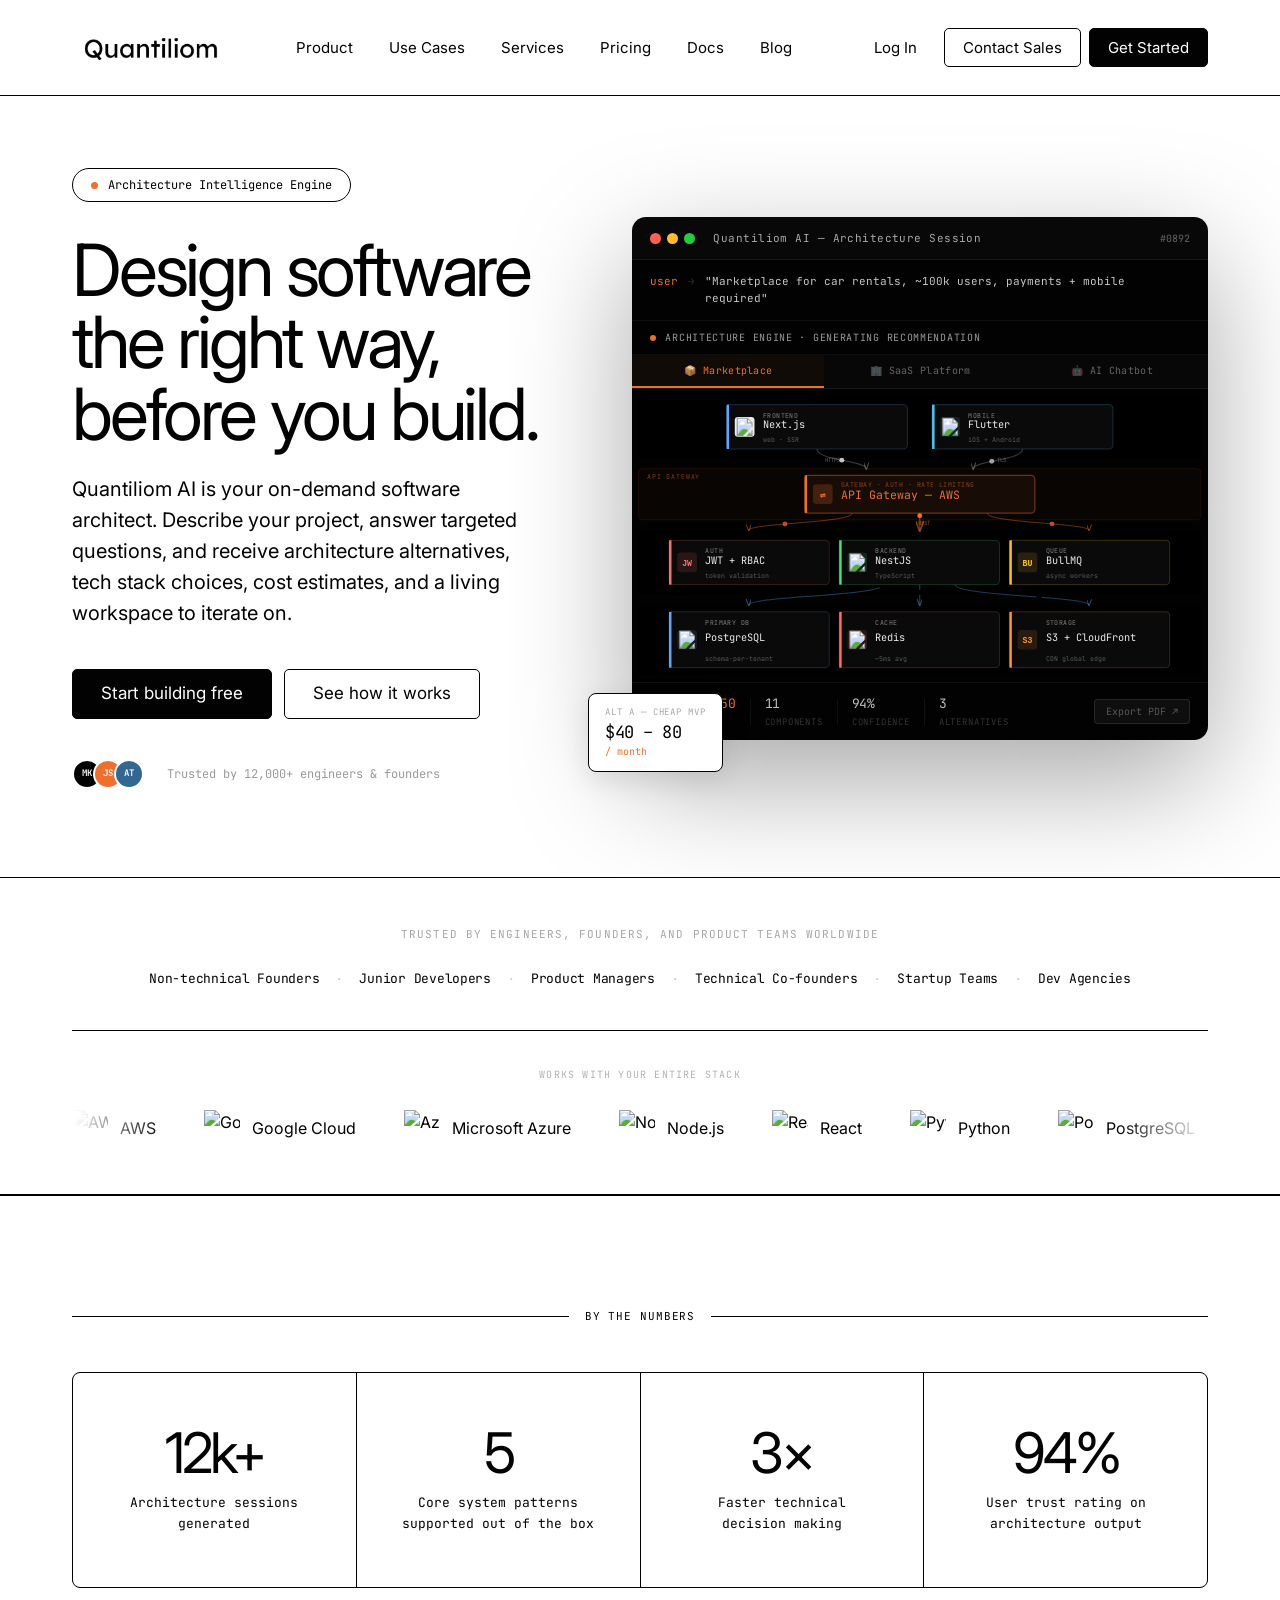
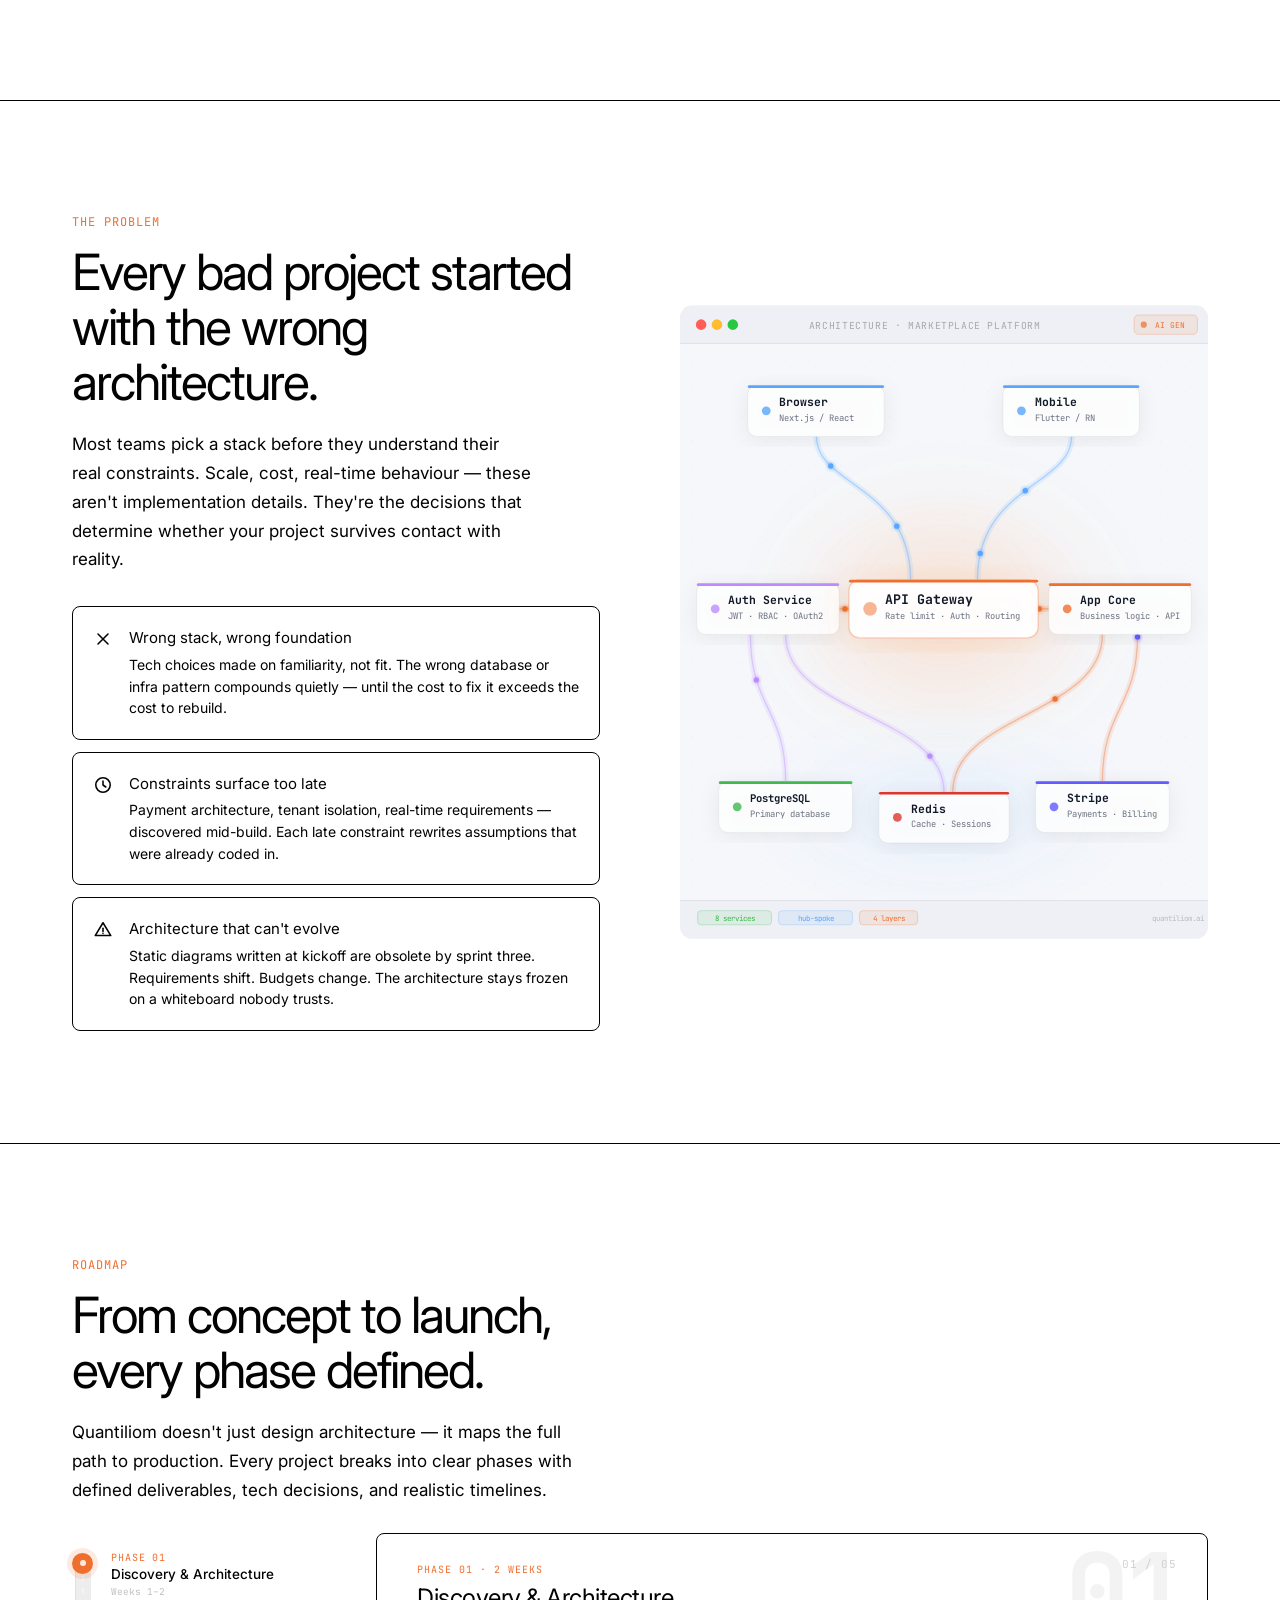
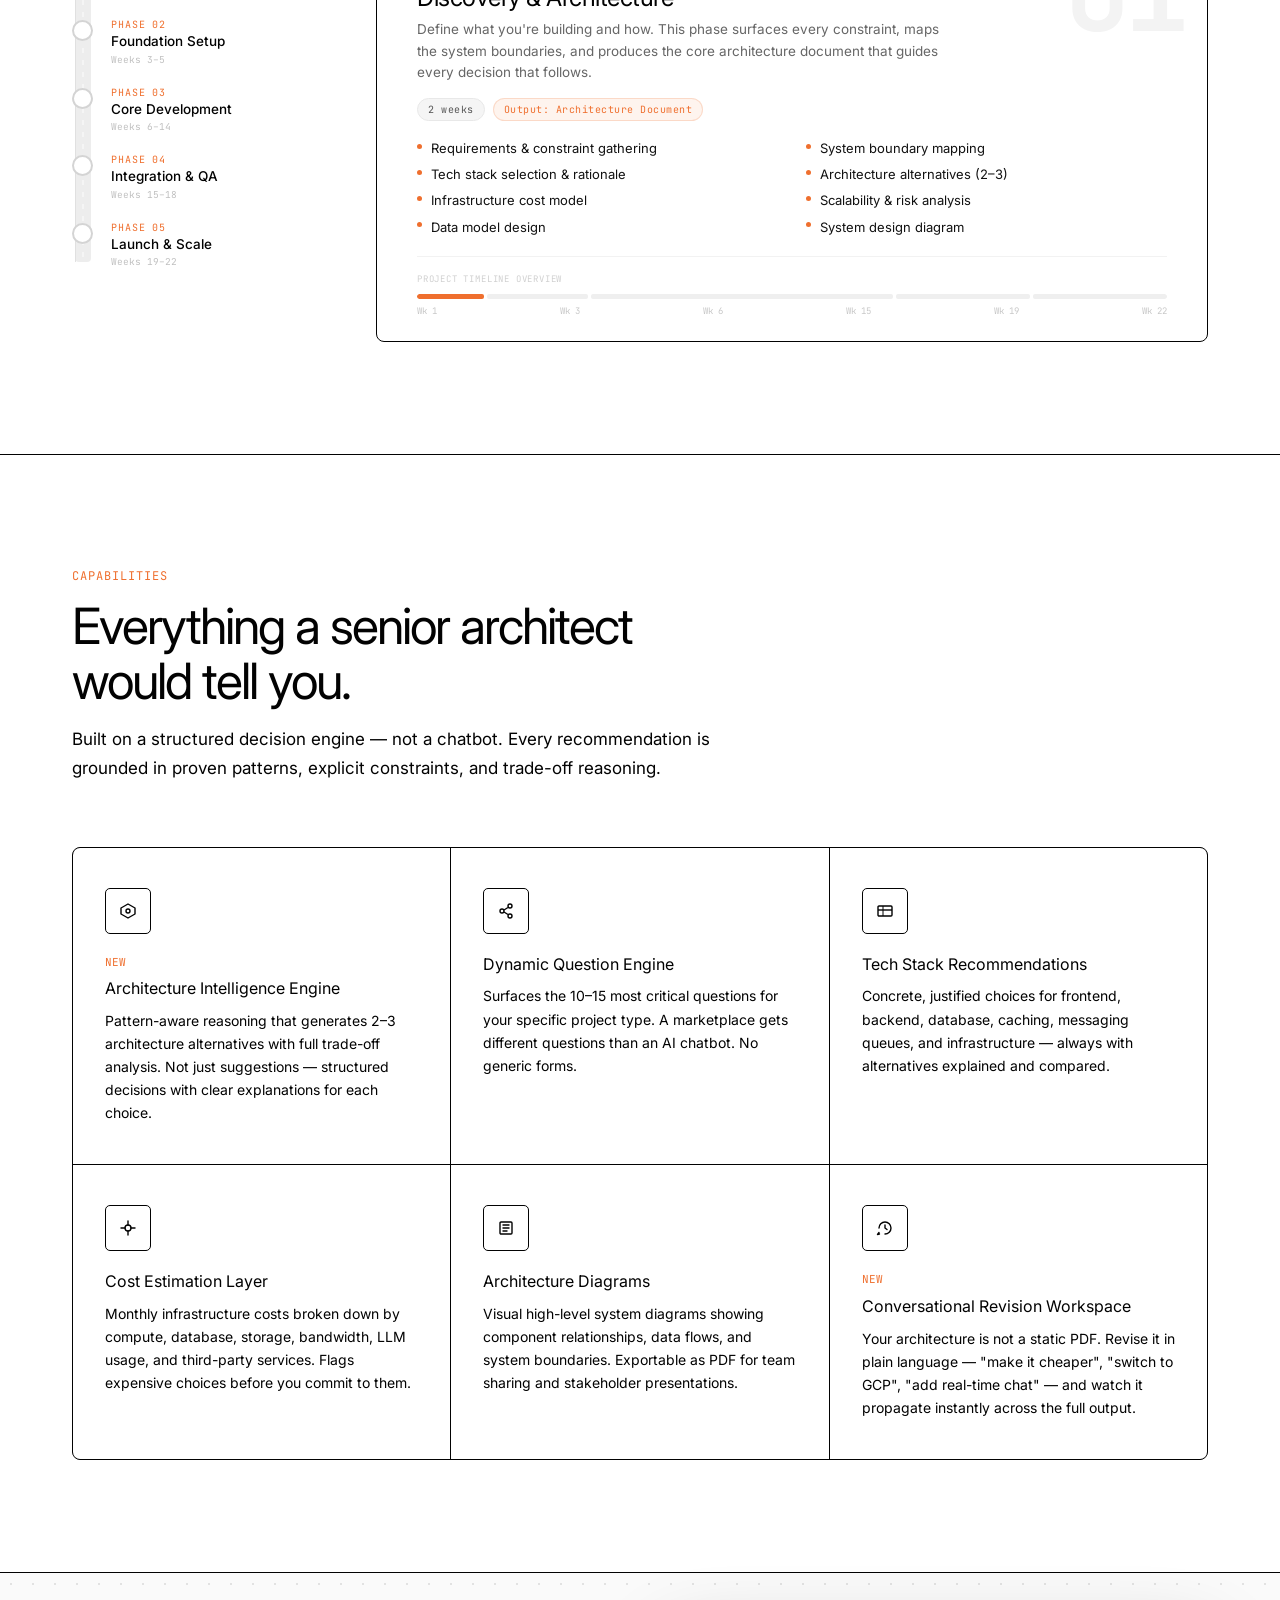
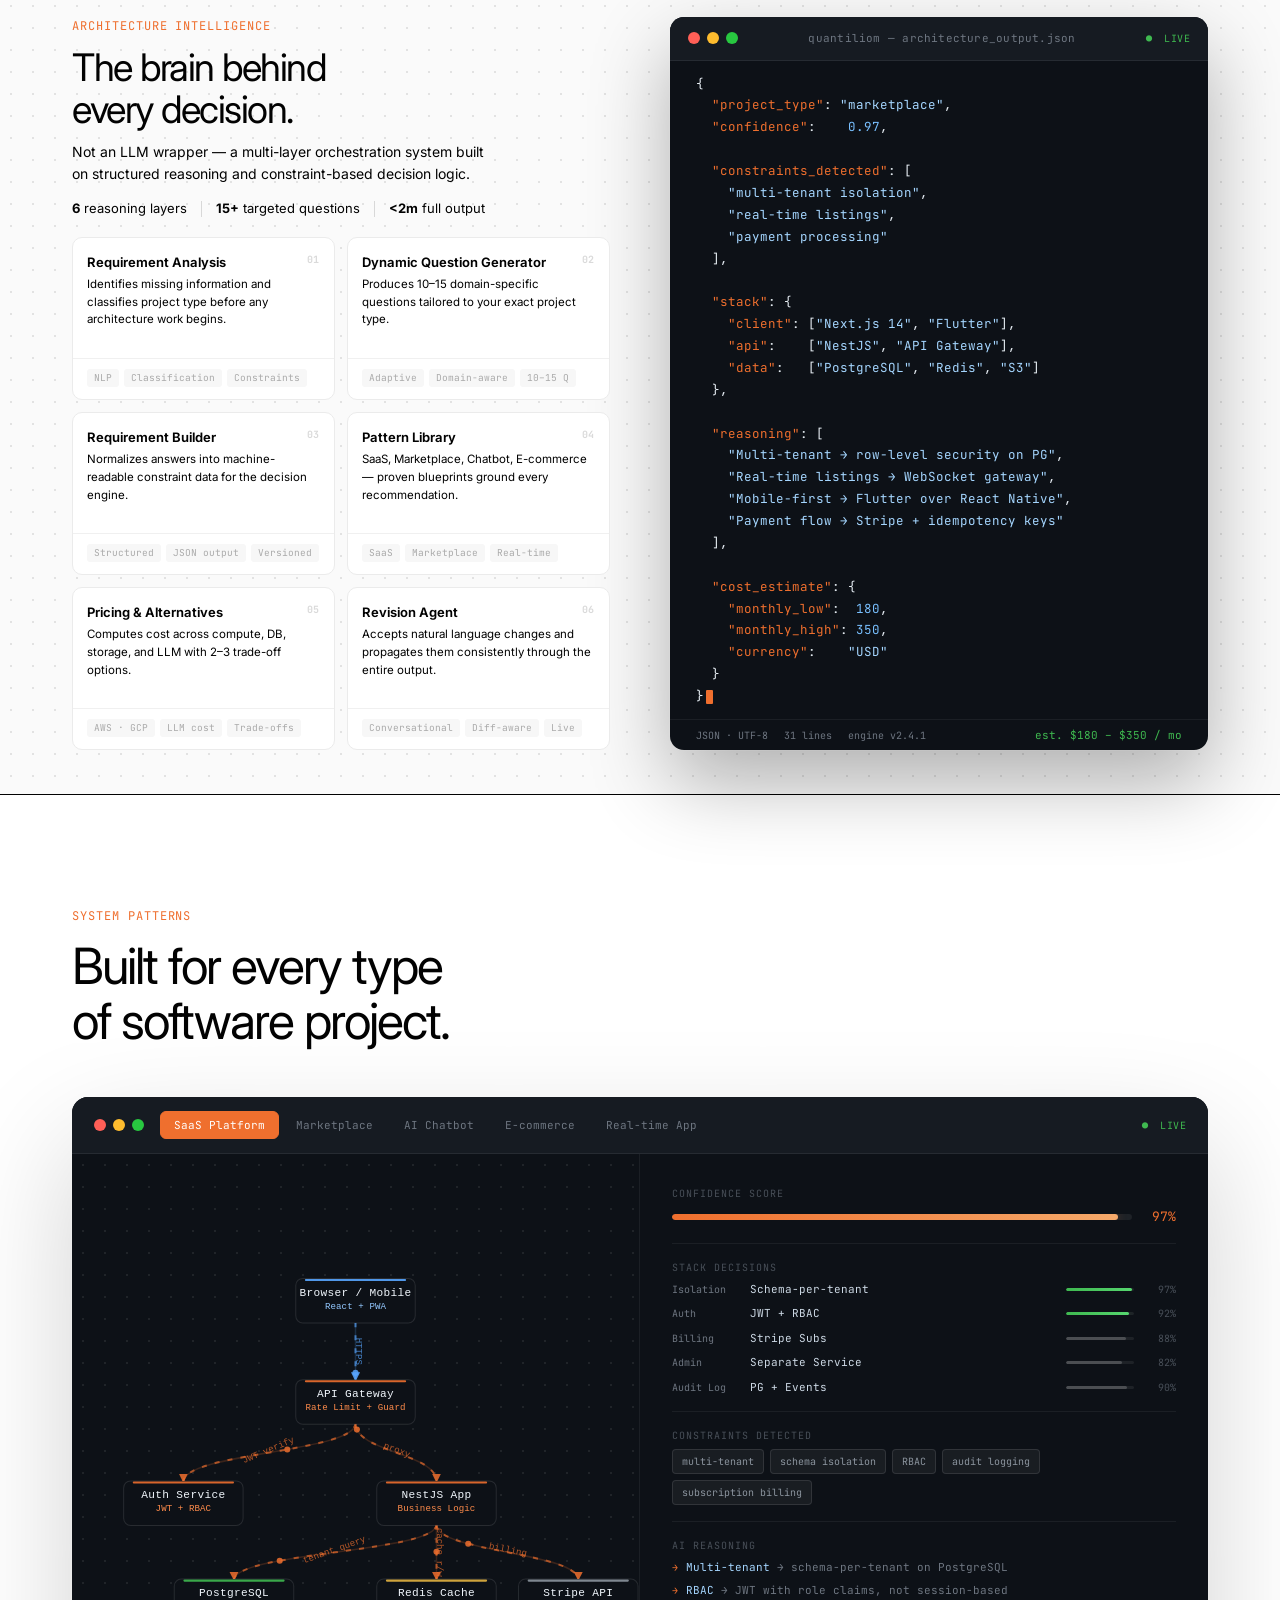
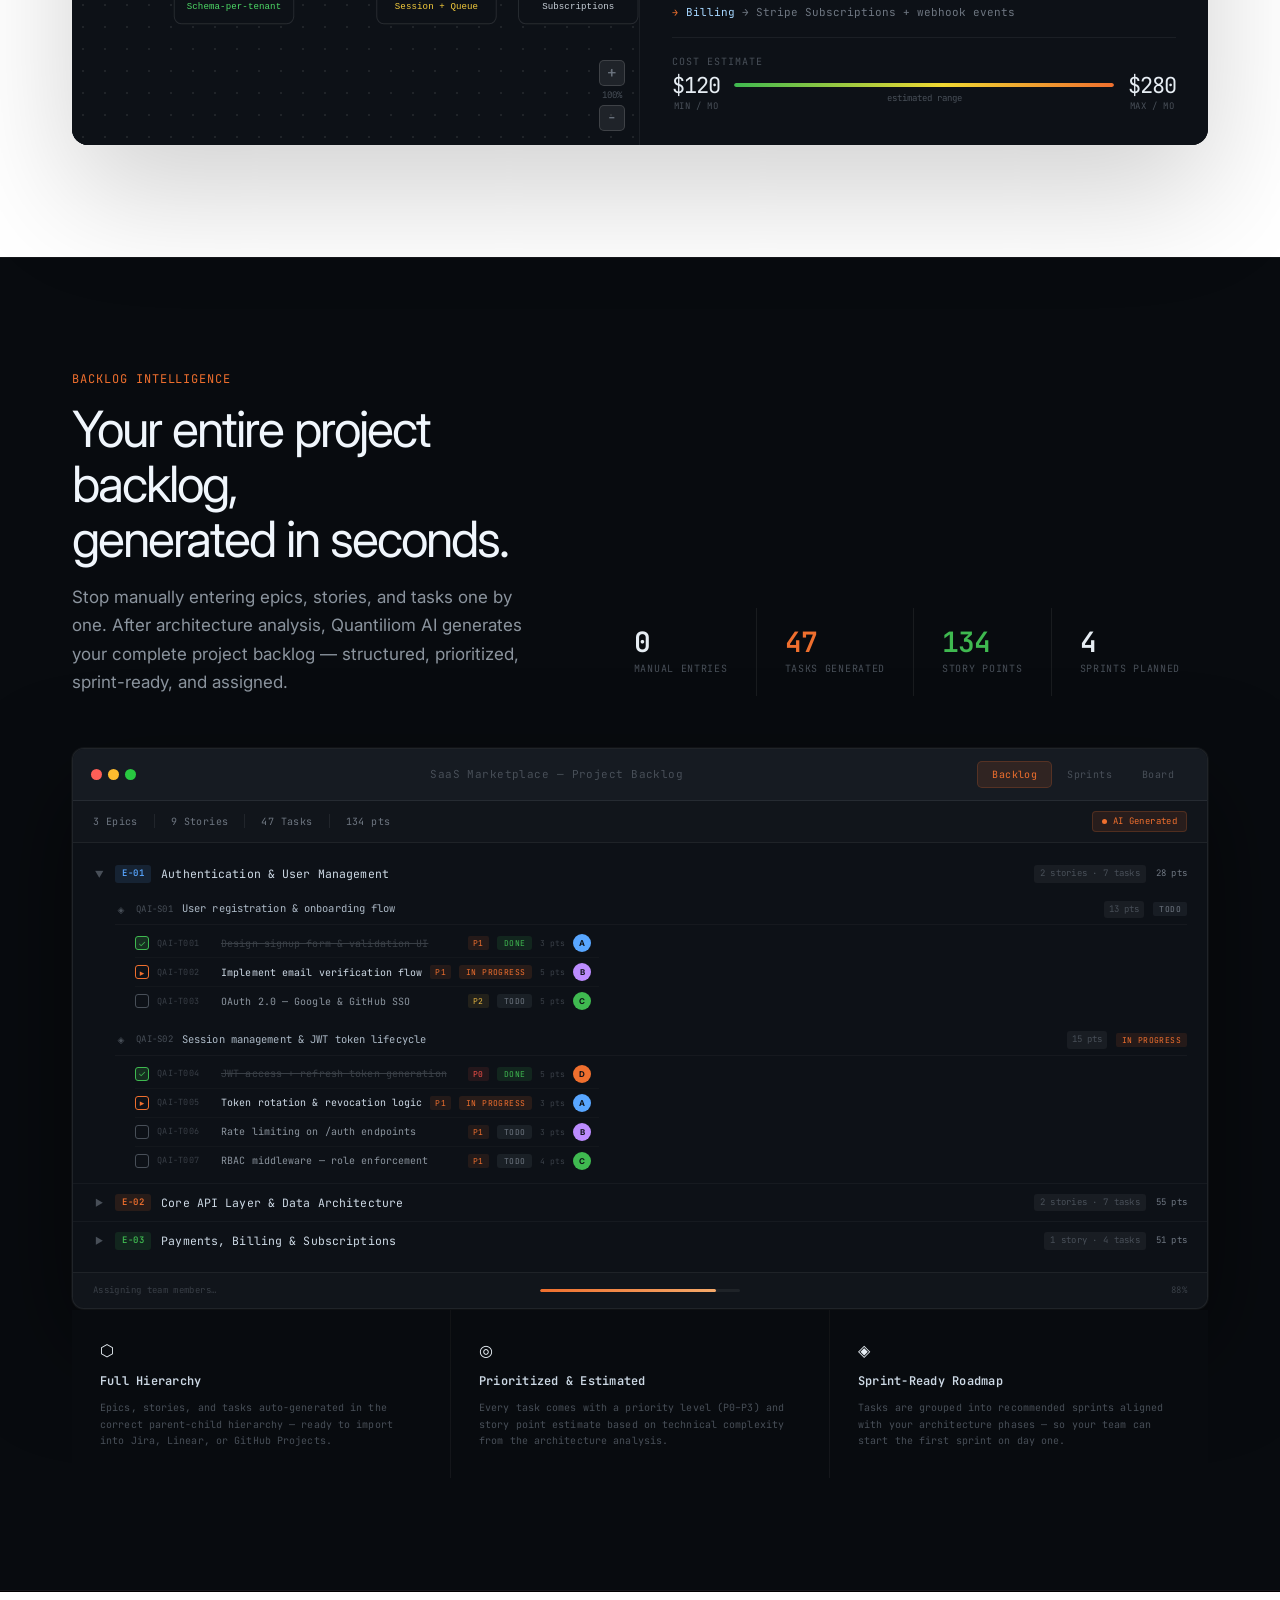
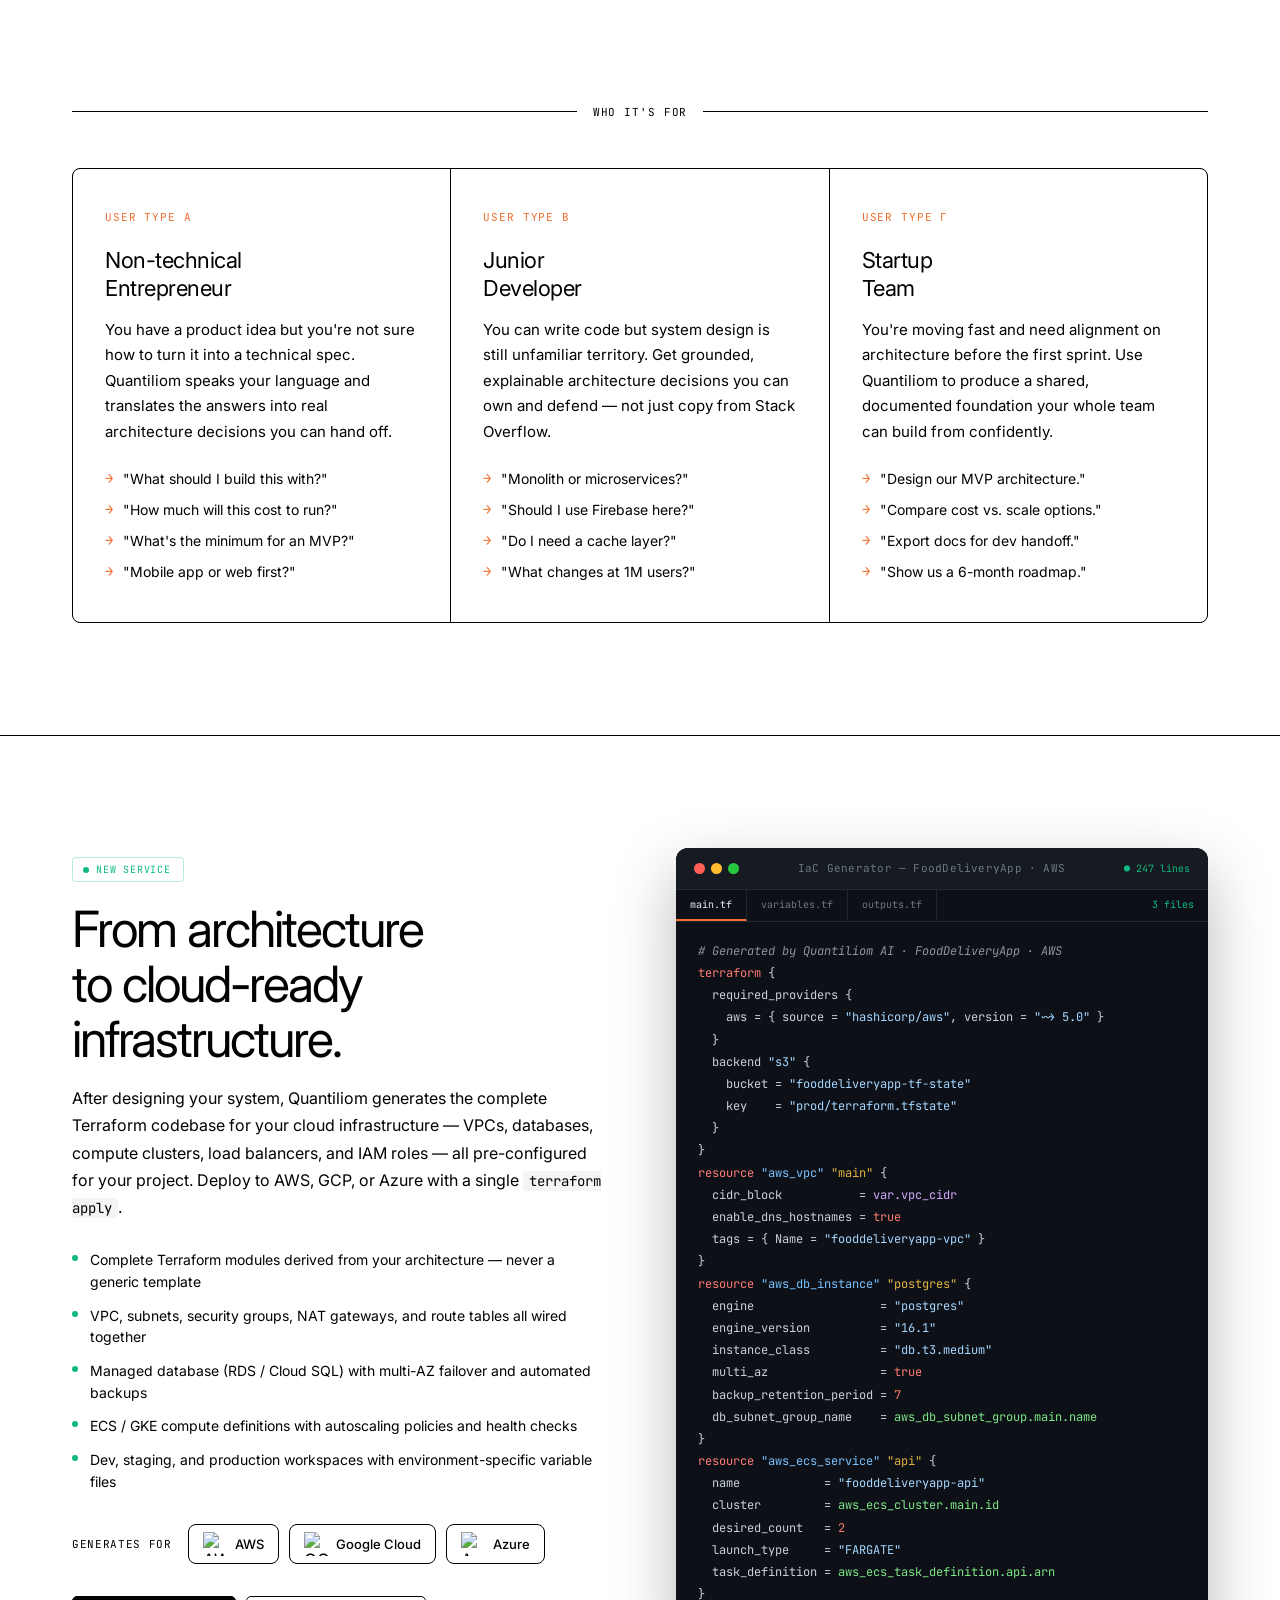
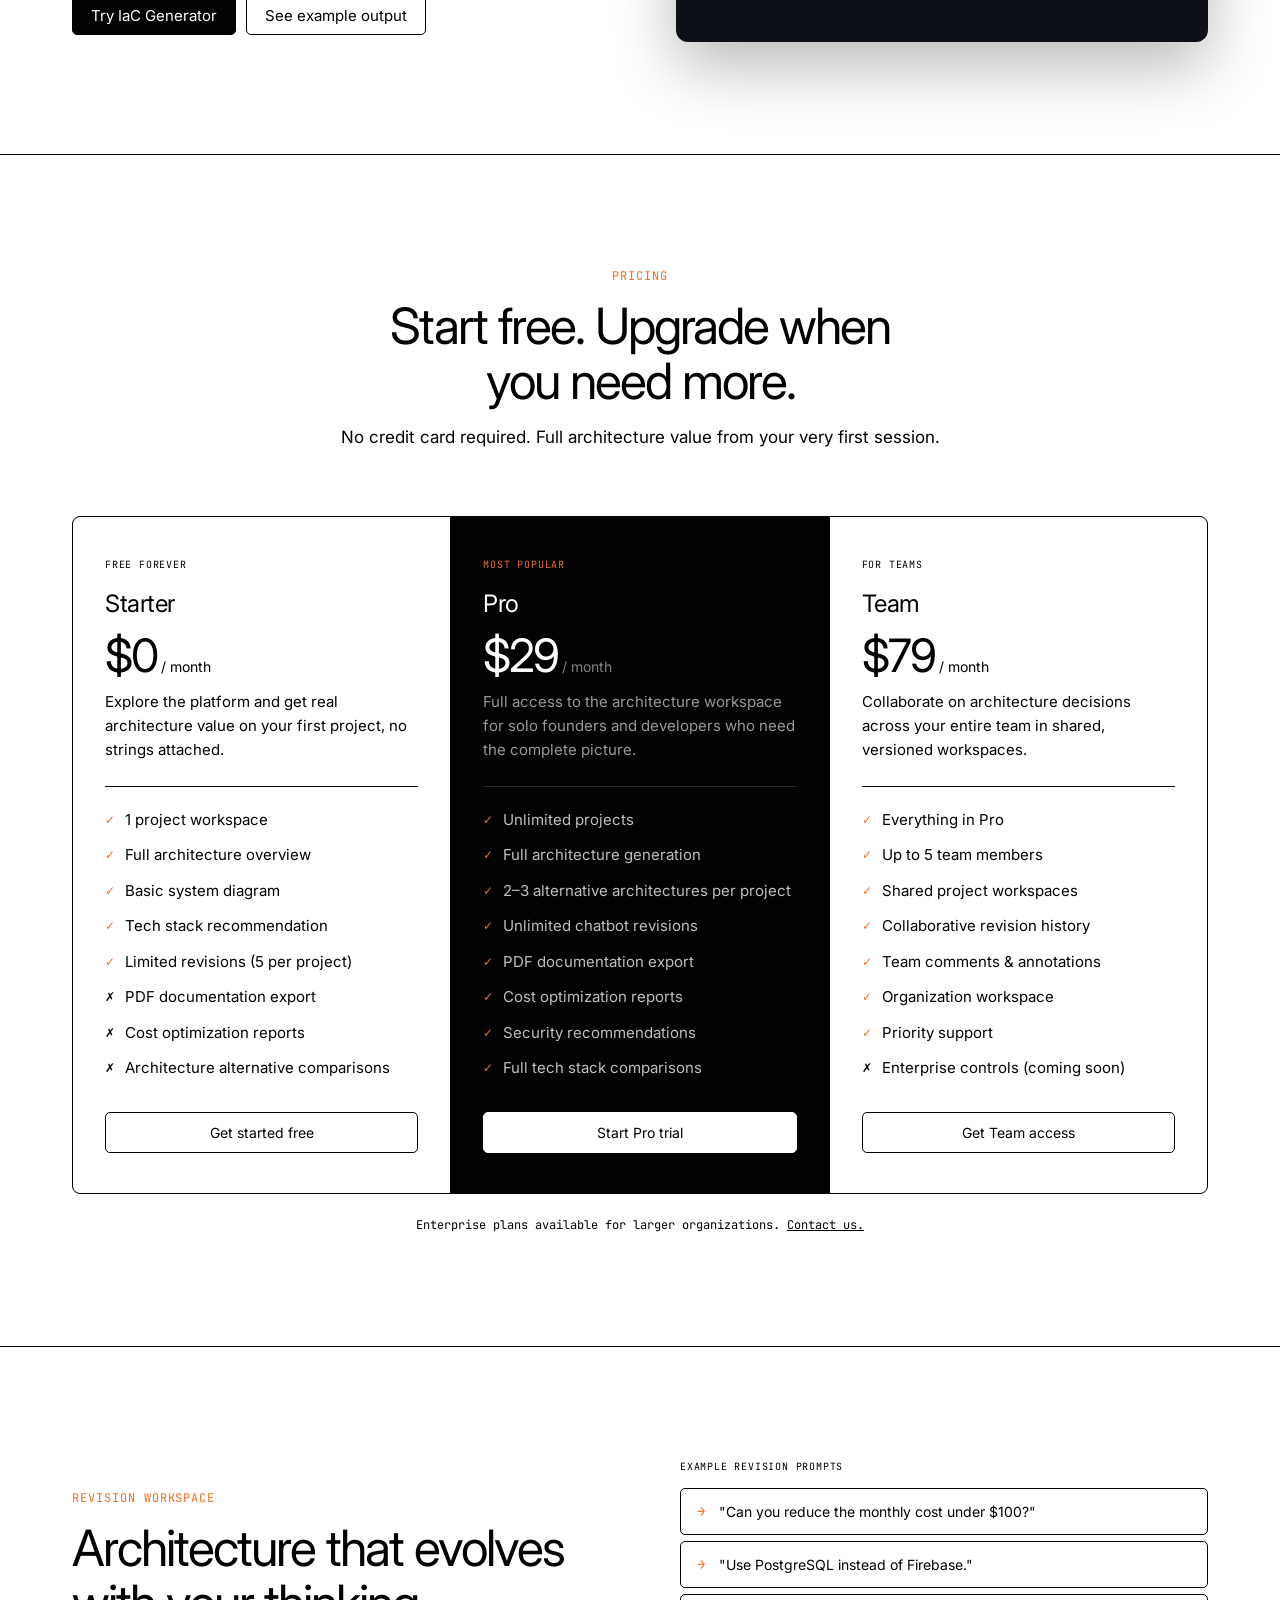
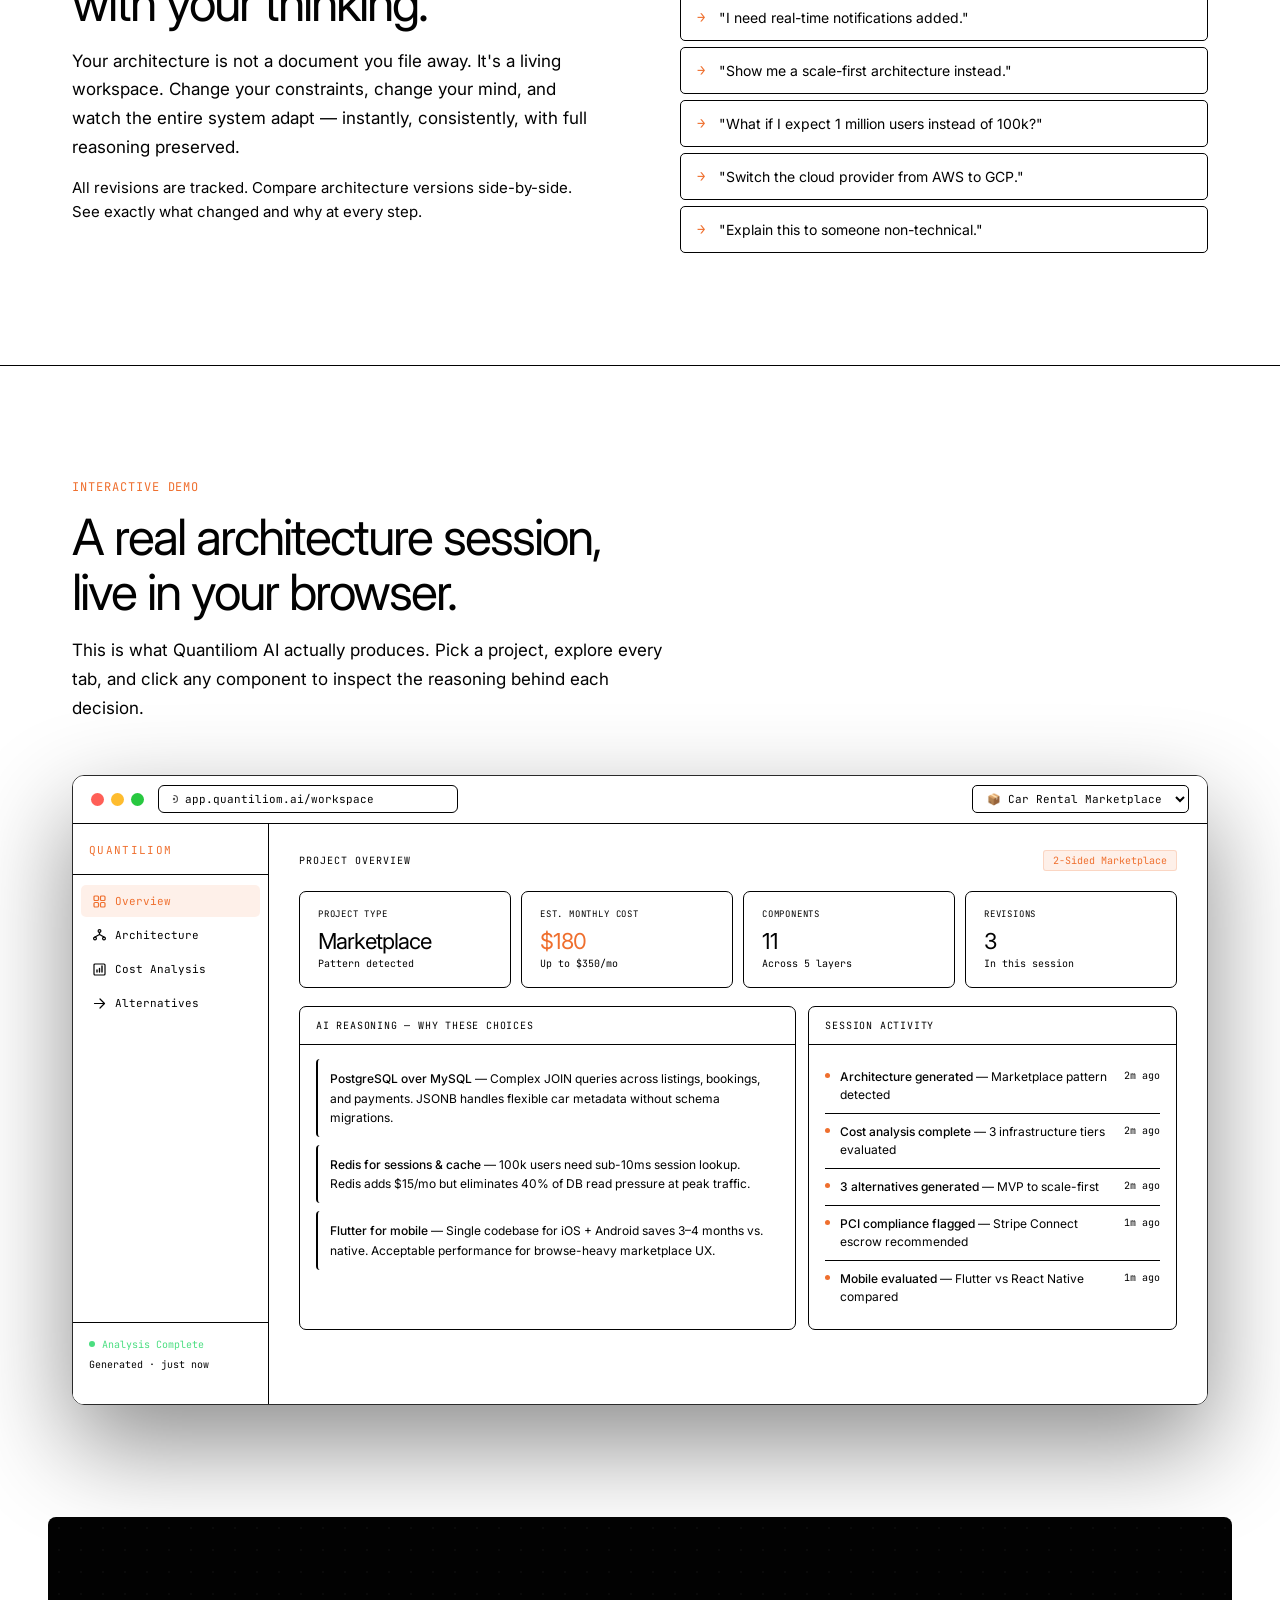
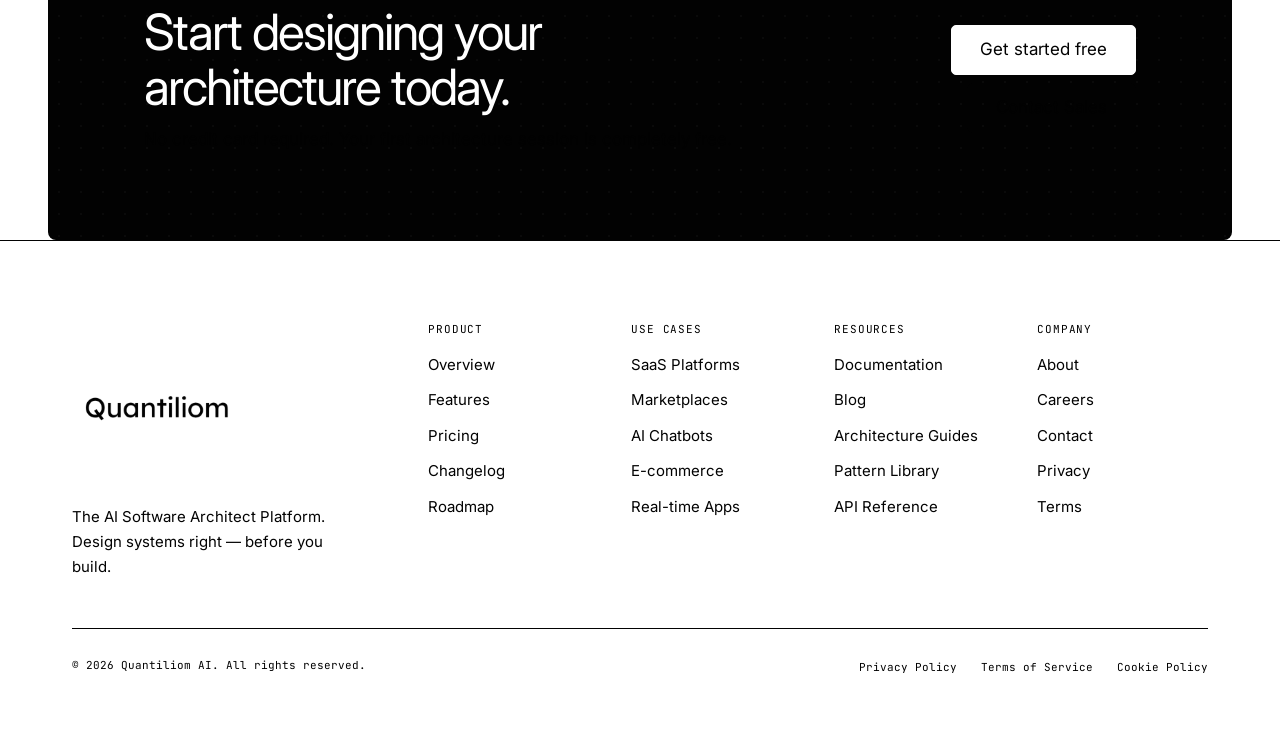
==== commit 22afa9d6: "Improve IaC UI styles and swap cloud icons Increase cloud logo size to 24px and refine IaC terminal " ====
--- a/index.html
+++ b/index.html
@@ -1743,7 +1743,7 @@
       border-radius: 8px; transition: border-color .15s, box-shadow .15s;
     }
     .iac-cloud-logo:hover { border-color: #10b981; box-shadow: 0 0 0 3px rgba(16,185,129,.08); }
-    .iac-cloud-logo img { width: 20px; height: 20px; object-fit: contain; display: block; }
+    .iac-cloud-logo img { width: 24px; height: 24px; object-fit: contain; display: block; }
     .iac-cloud-logo span { font-size: 13px; font-weight: 500; color: var(--black); }
 
     /* IaC Terminal */
@@ -1789,10 +1789,12 @@
     .iac-code {
       padding: 18px 22px 22px;
       font-family: var(--mono); font-size: 12px;
-      line-height: 1.85; overflow-x: auto;
+      line-height: 1.85; overflow: auto;
+      color: #c9d1d9;
+      height: 720px; box-sizing: border-box;
     }
     .iac-cl { display: block; white-space: pre; }
-    .iac-cm { color: #484f58; font-style: italic; }
+    .iac-cm { color: #8b949e; font-style: italic; }
     .iac-kw { color: #ff7b72; }
     .iac-bl { color: #79c0ff; }
     .iac-at { color: #e3b341; }
@@ -3757,15 +3759,15 @@
           <span class="iac-cloud-bar-label">Generates for</span>
           <div class="iac-cloud-logos">
             <div class="iac-cloud-logo">
-              <img src="https://cdn.jsdelivr.net/gh/devicons/devicon@latest/icons/amazonwebservices/amazonwebservices-original.svg" alt="AWS" loading="lazy">
+              <img src="https://api.iconify.design/logos:aws.svg" alt="AWS" loading="lazy">
               <span>AWS</span>
             </div>
             <div class="iac-cloud-logo">
-              <img src="https://cdn.jsdelivr.net/gh/devicons/devicon@latest/icons/googlecloud/googlecloud-original.svg" alt="GCP" loading="lazy">
+              <img src="https://api.iconify.design/logos:google-cloud.svg" alt="GCP" loading="lazy">
               <span>Google Cloud</span>
             </div>
             <div class="iac-cloud-logo">
-              <img src="https://cdn.jsdelivr.net/gh/devicons/devicon@latest/icons/azure/azure-original.svg" alt="Azure" loading="lazy">
+              <img src="https://api.iconify.design/logos:microsoft-azure.svg" alt="Azure" loading="lazy">
               <span>Azure</span>
             </div>
           </div>
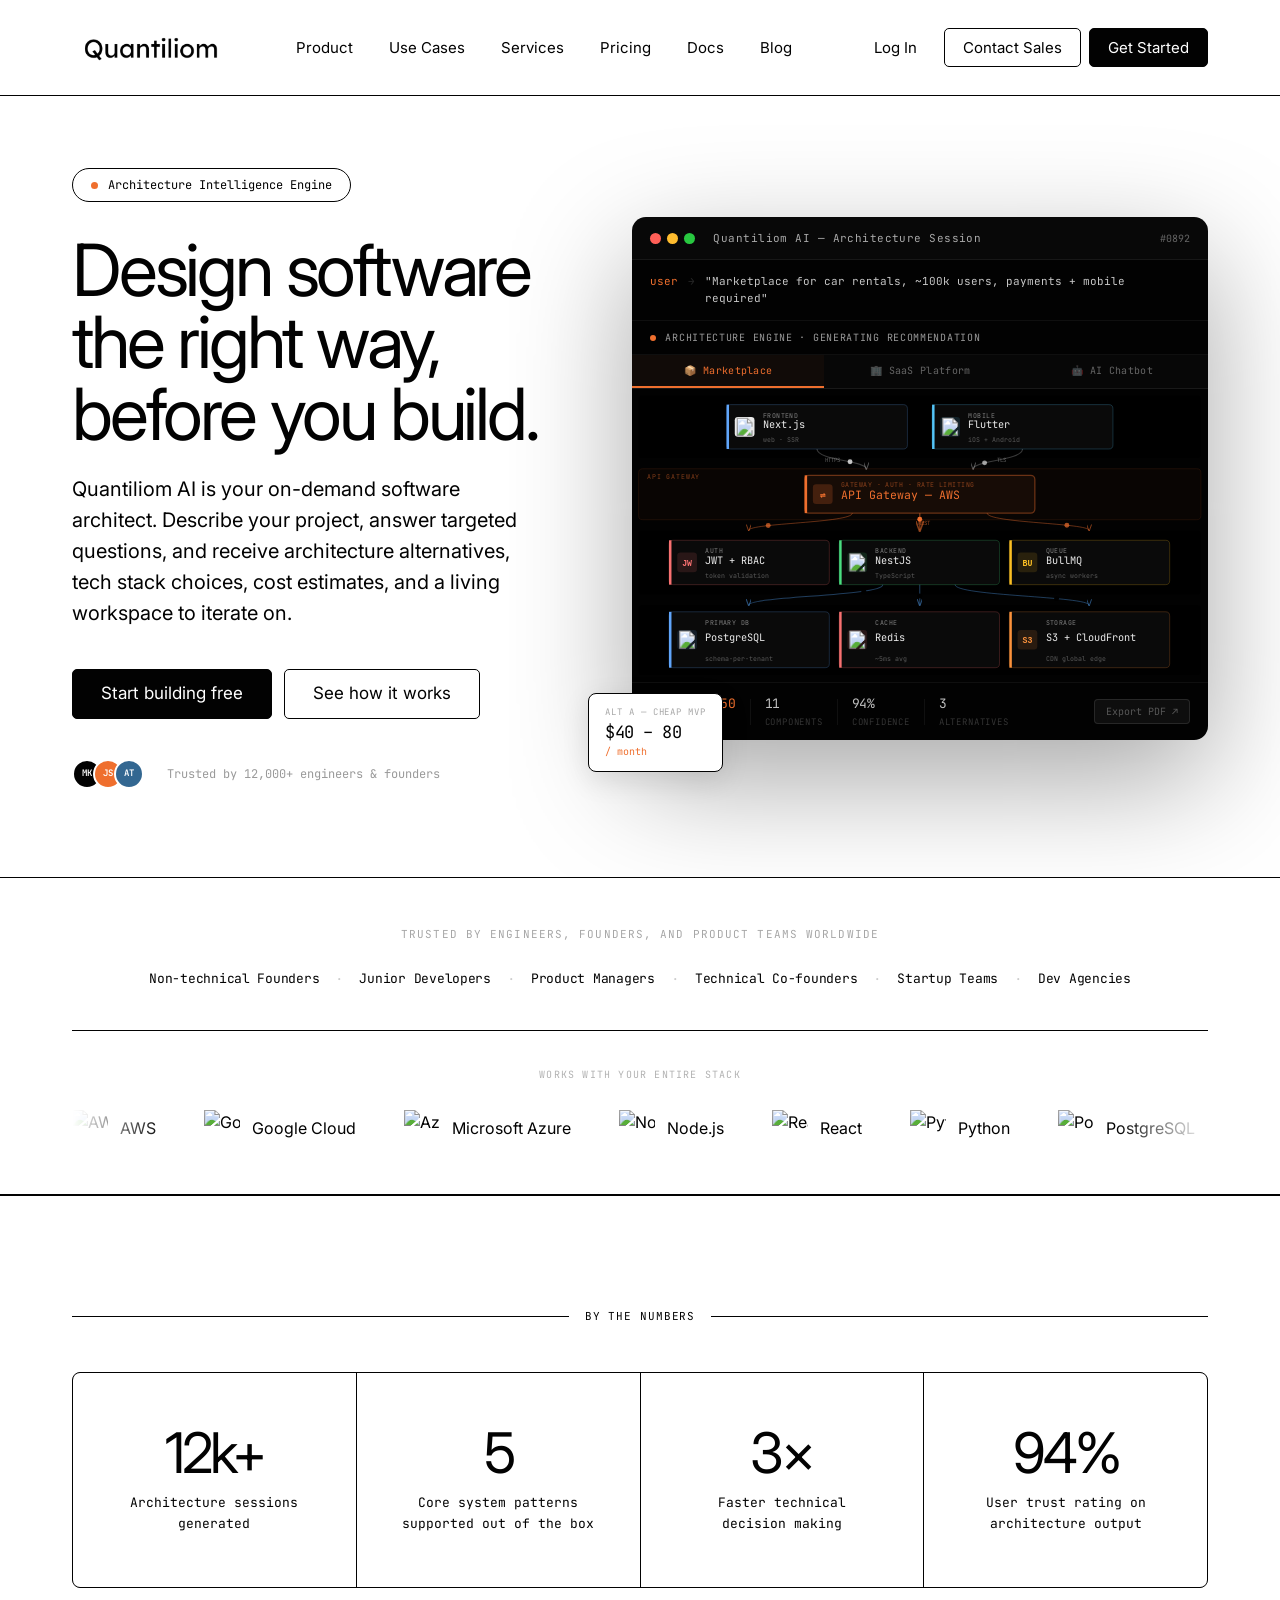
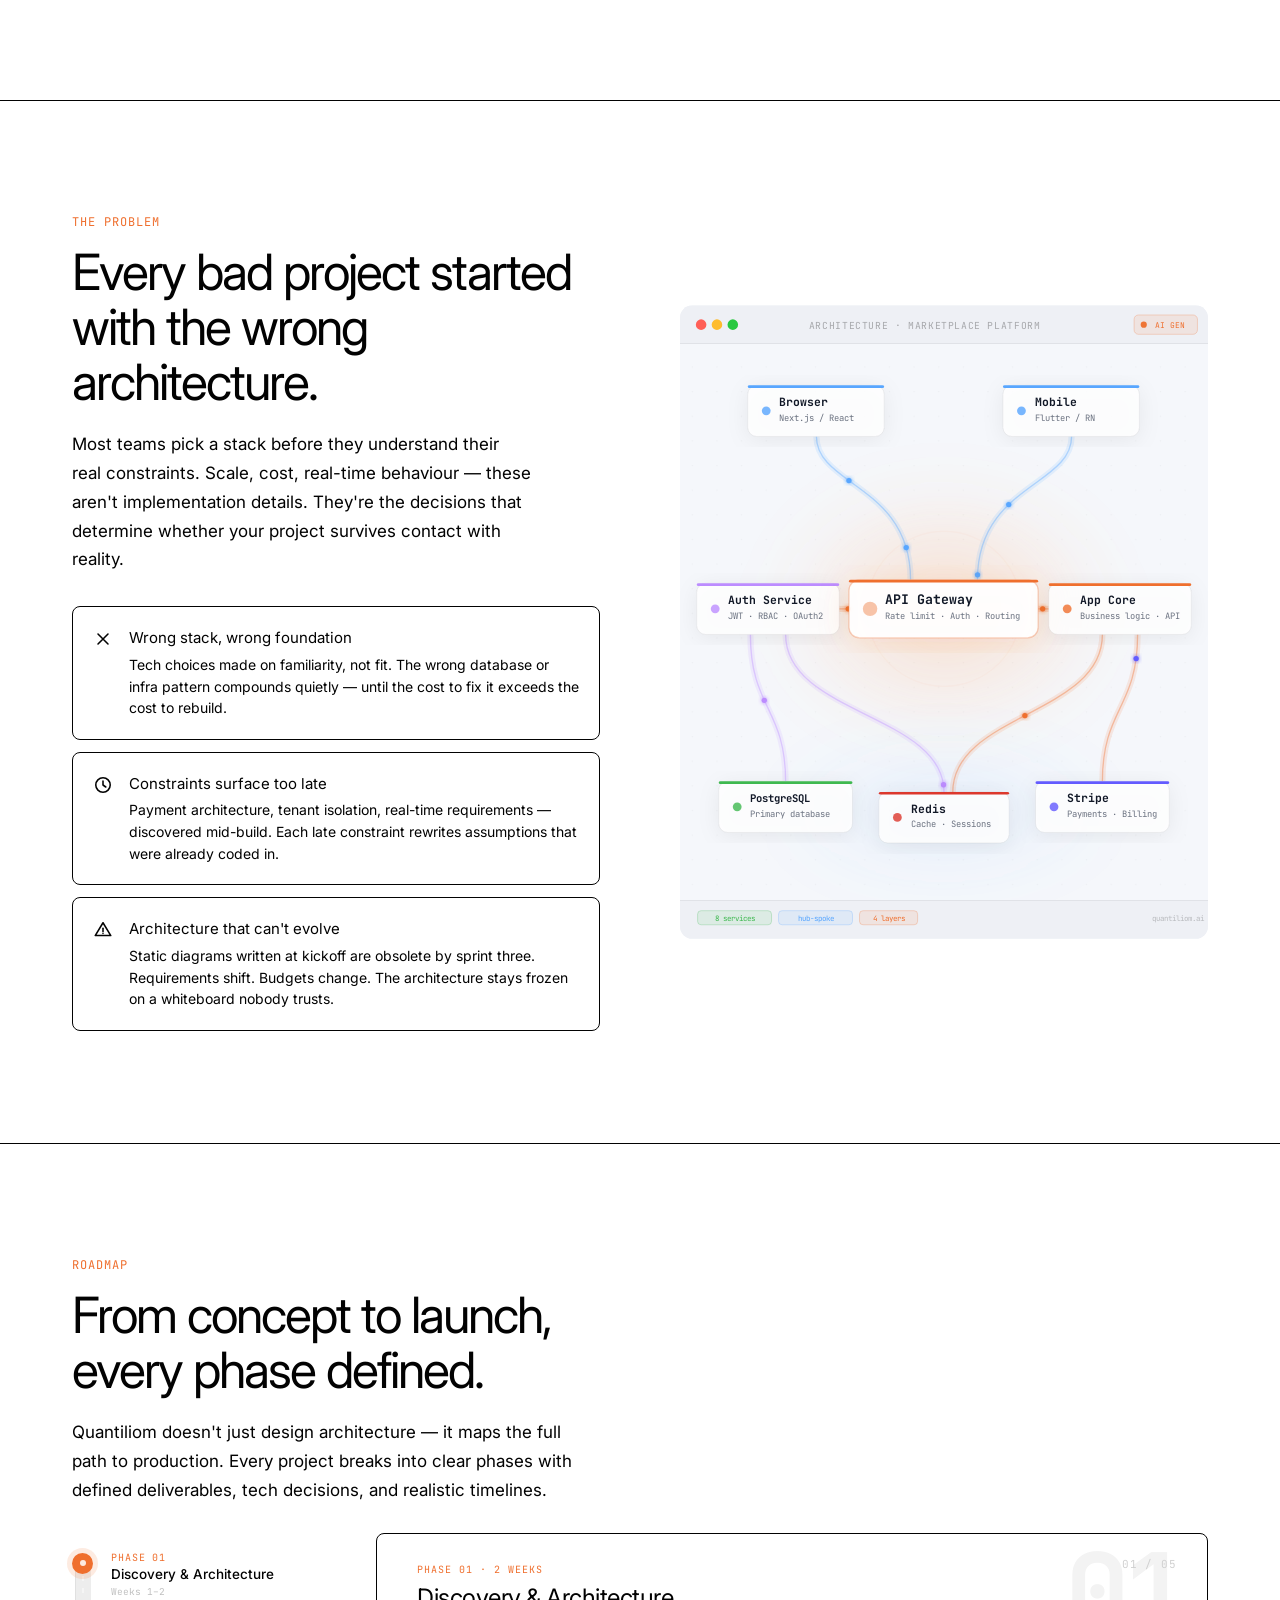
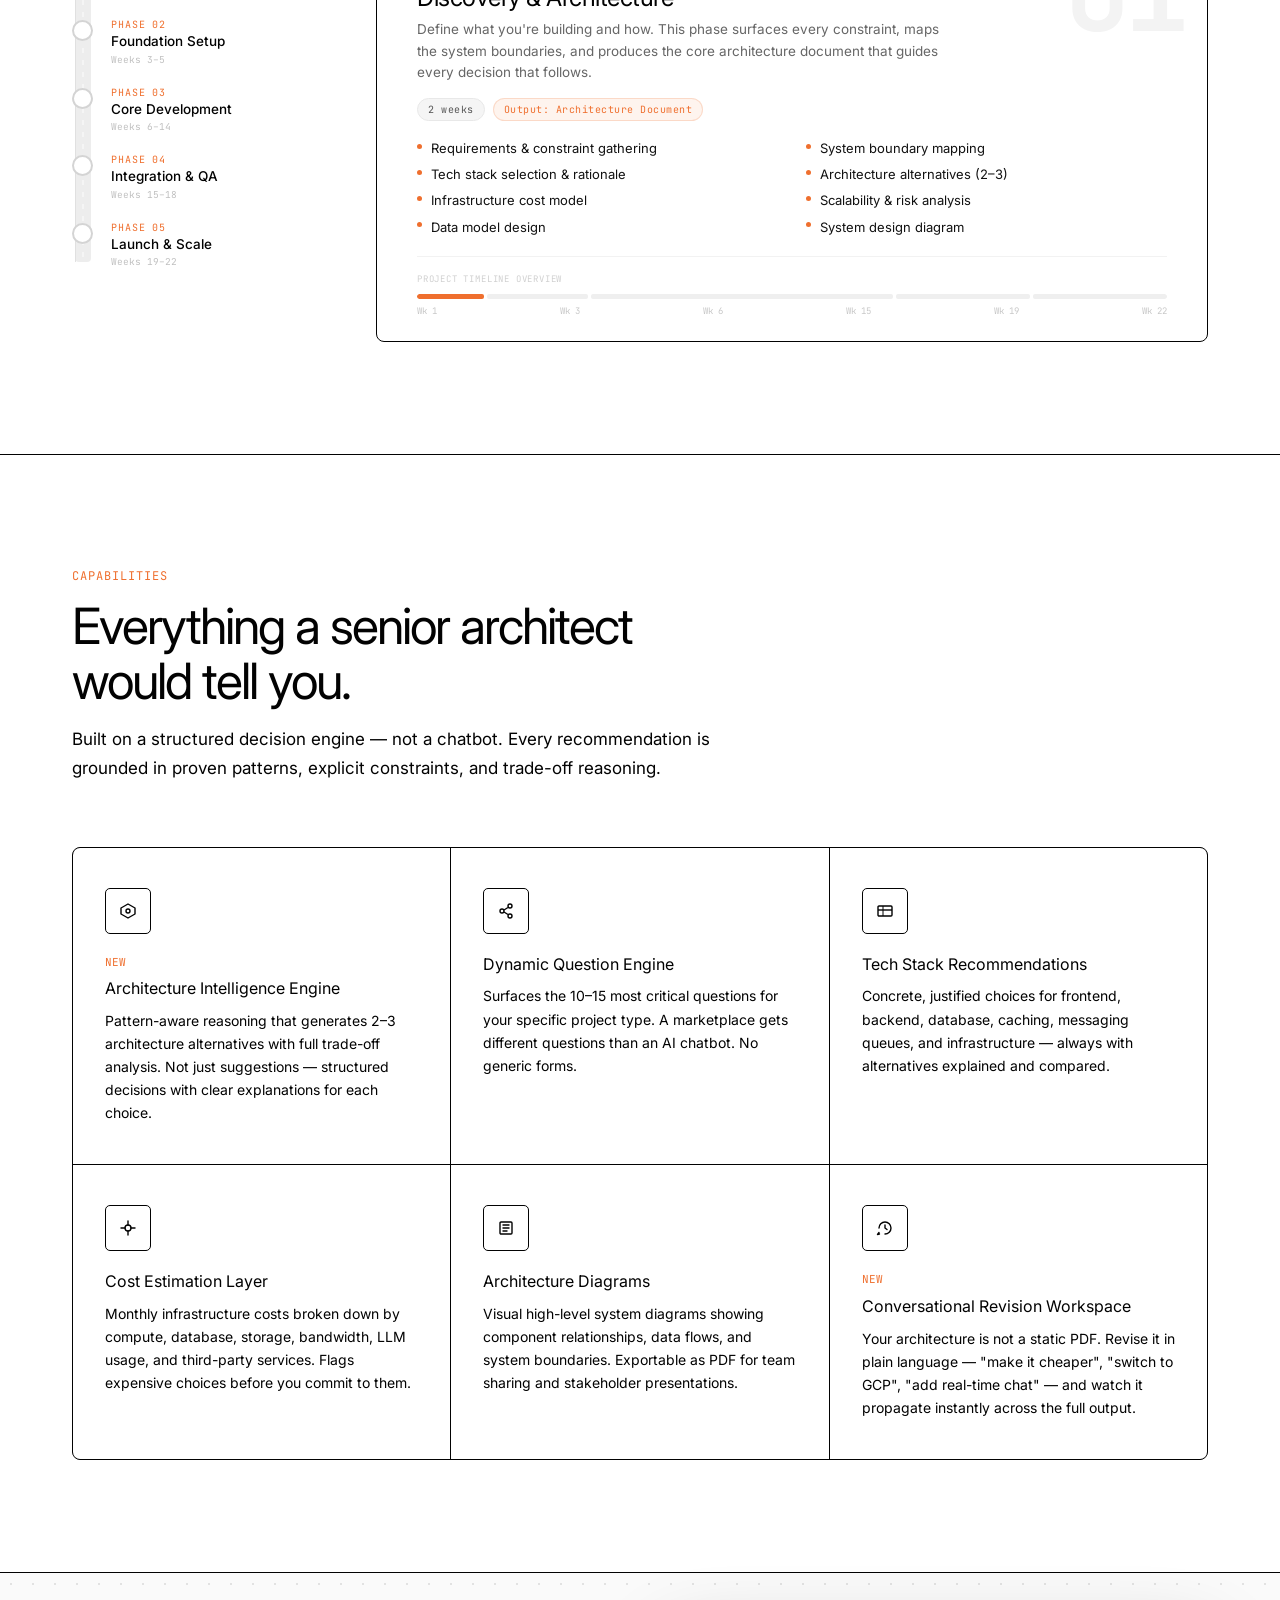
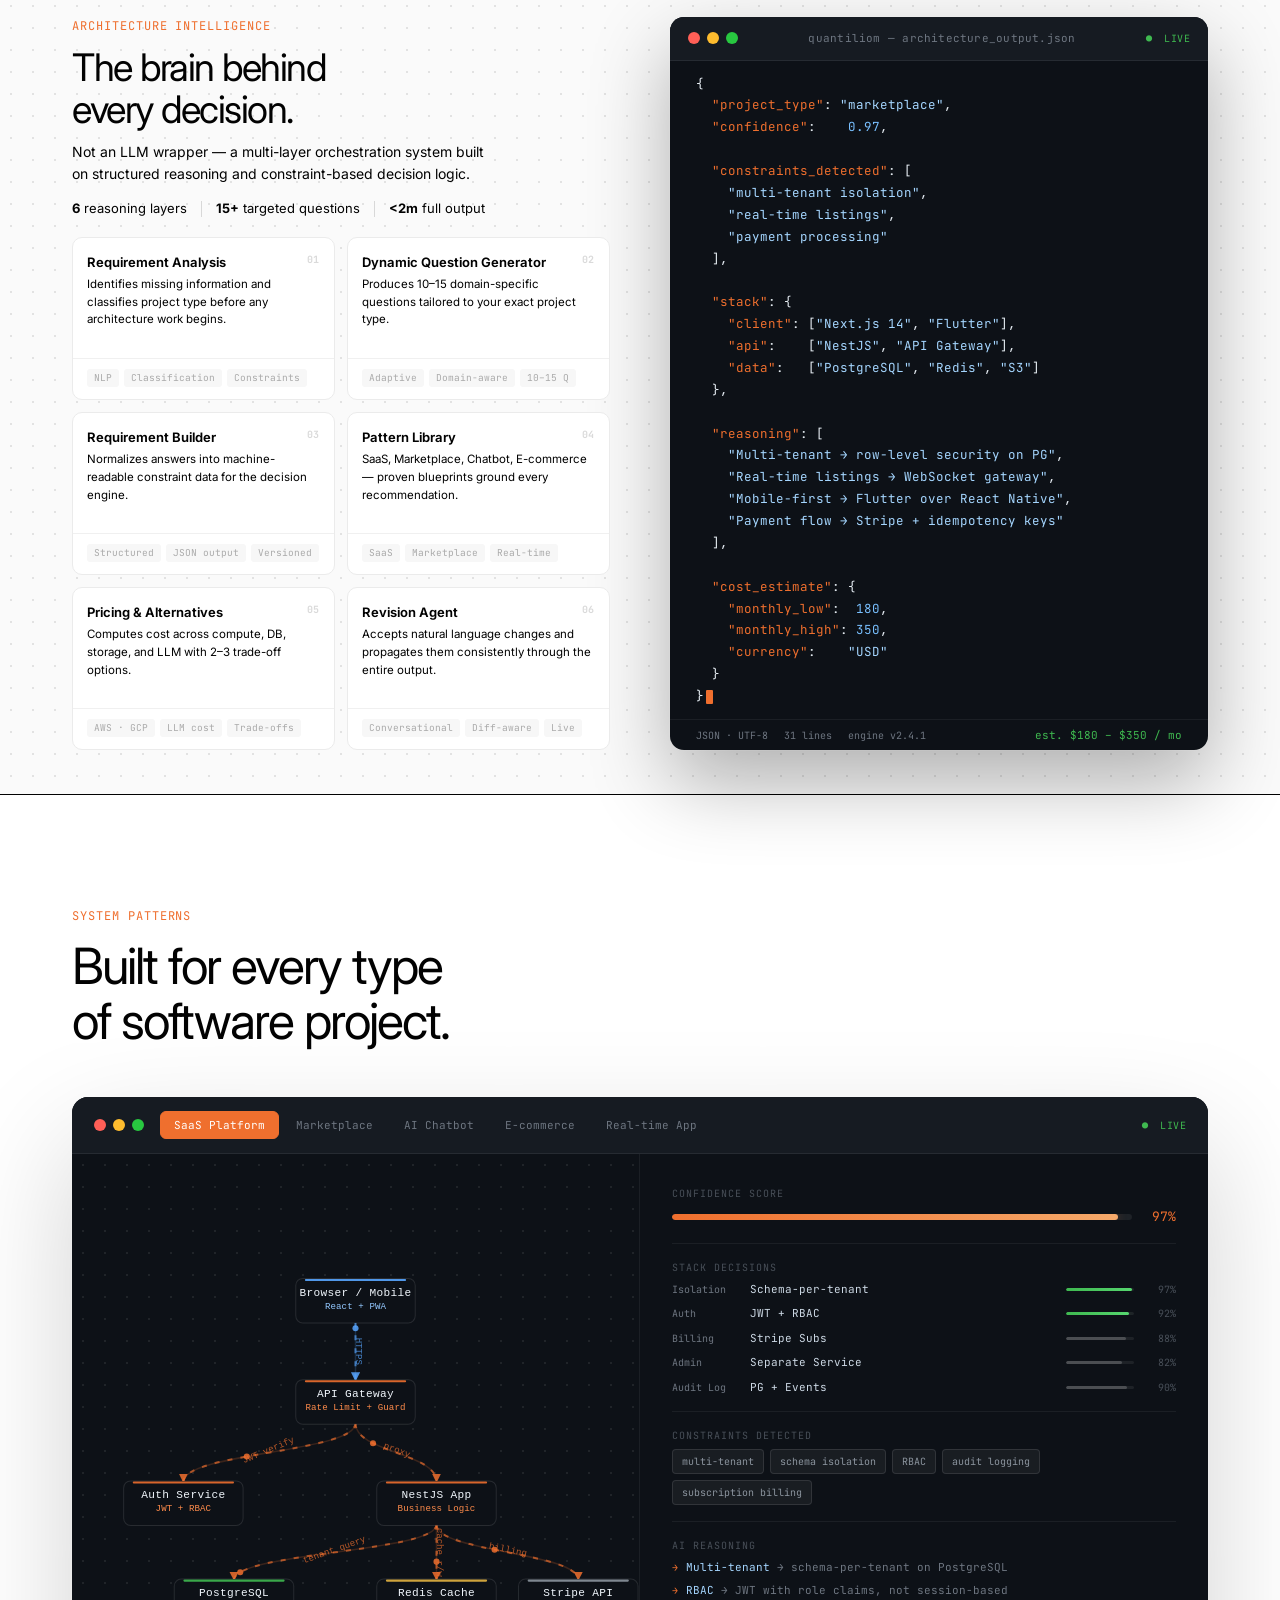
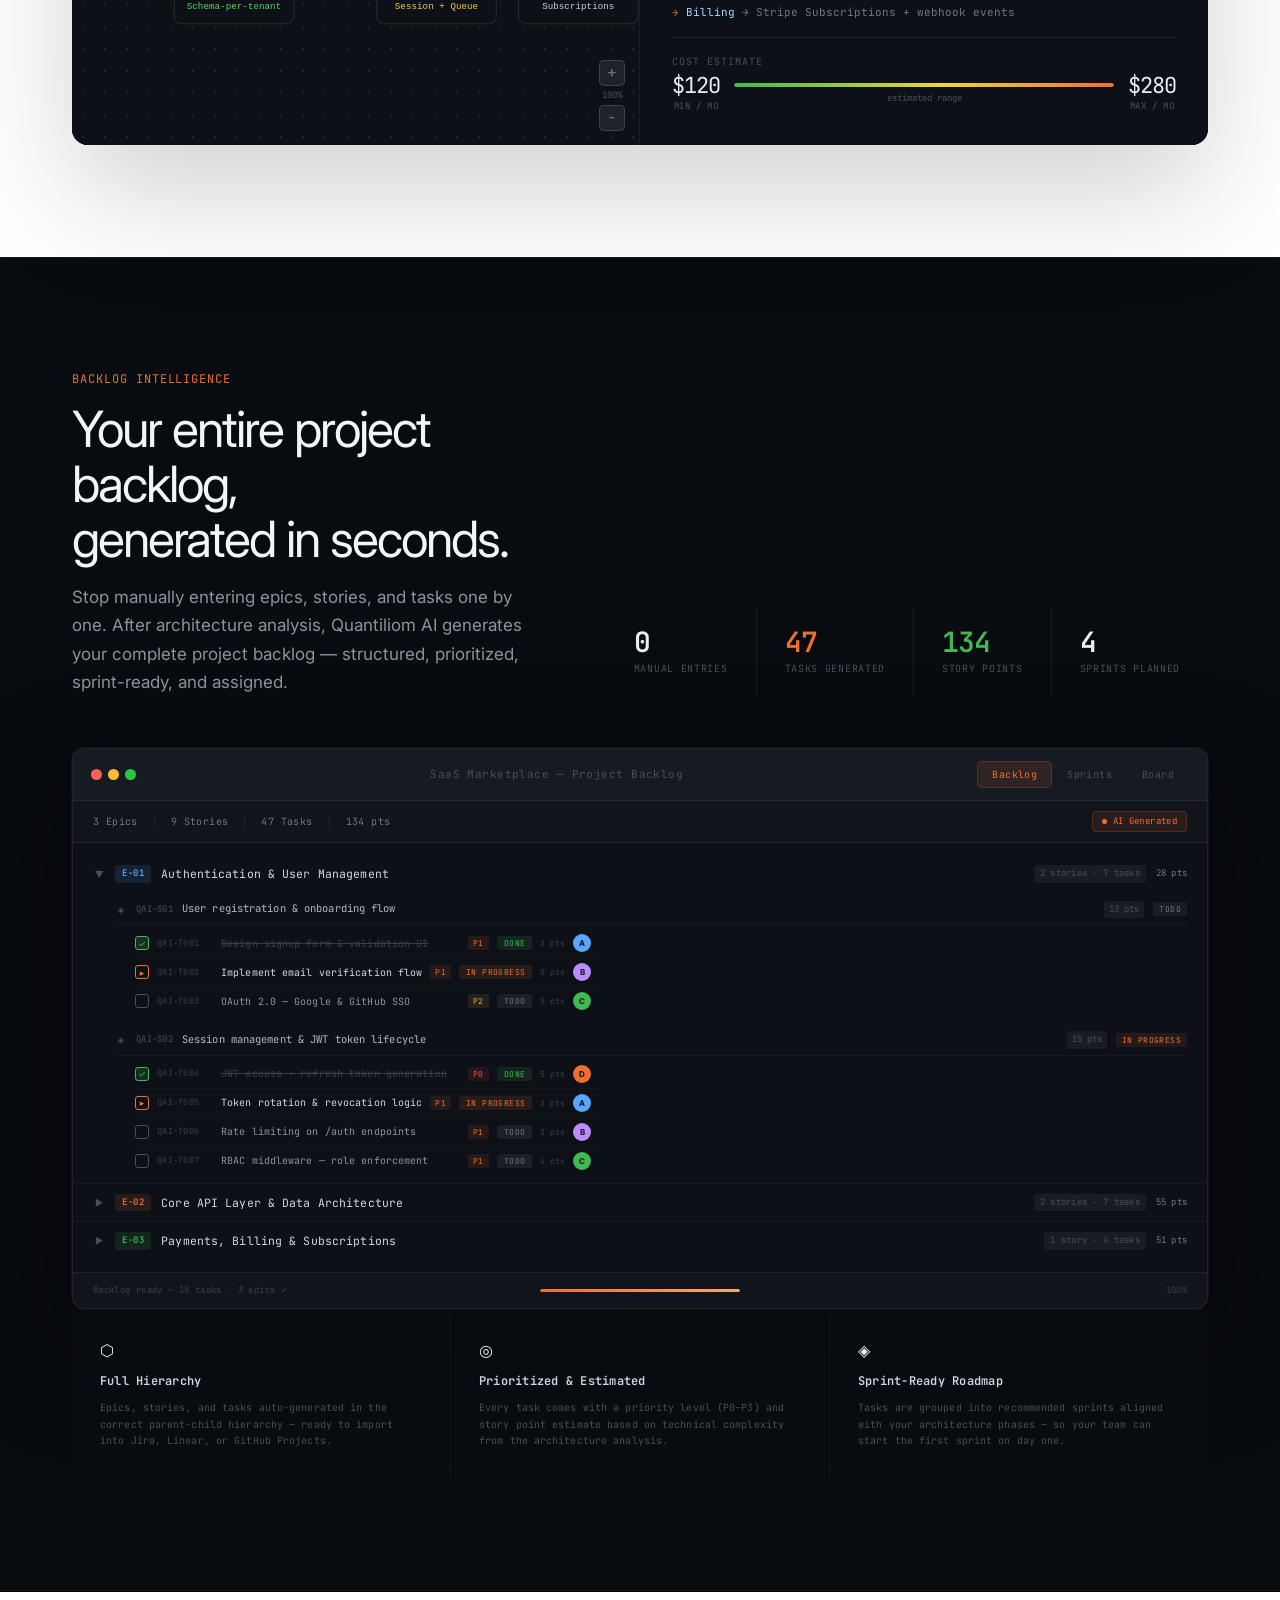
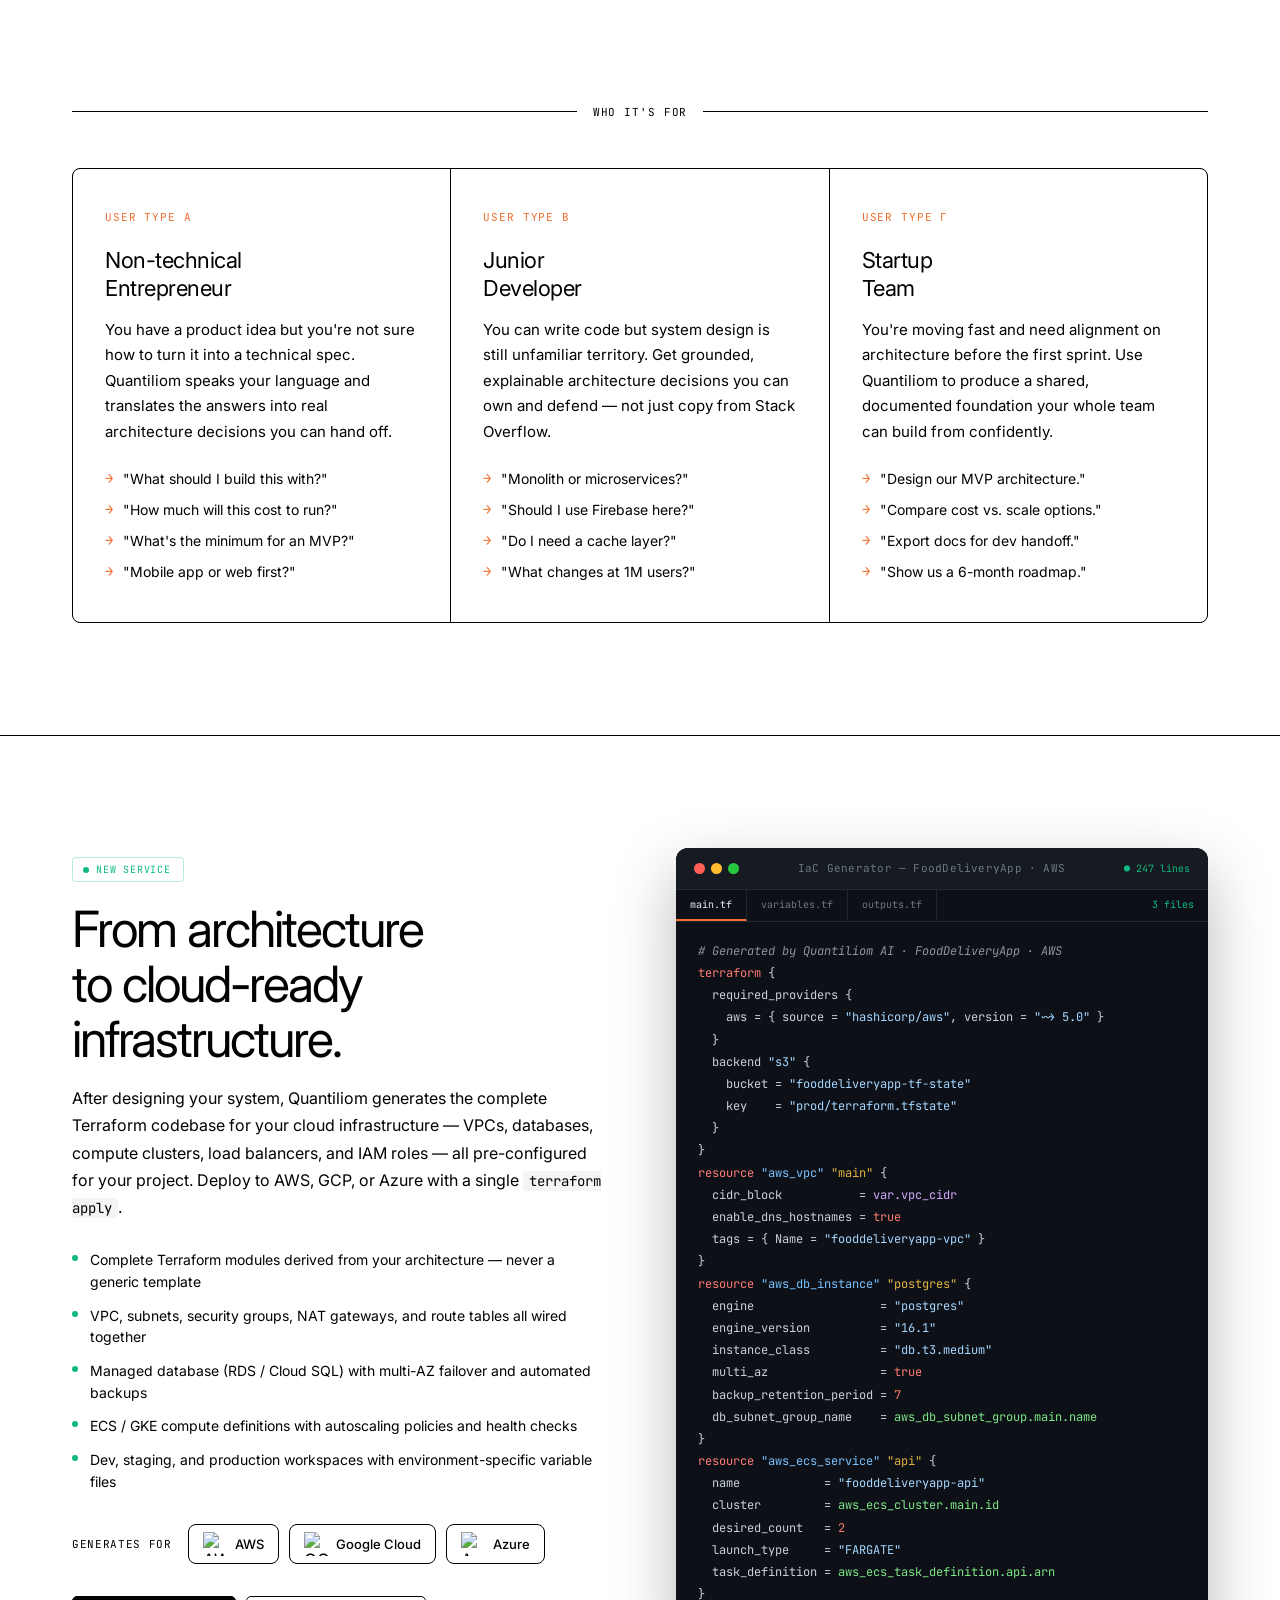
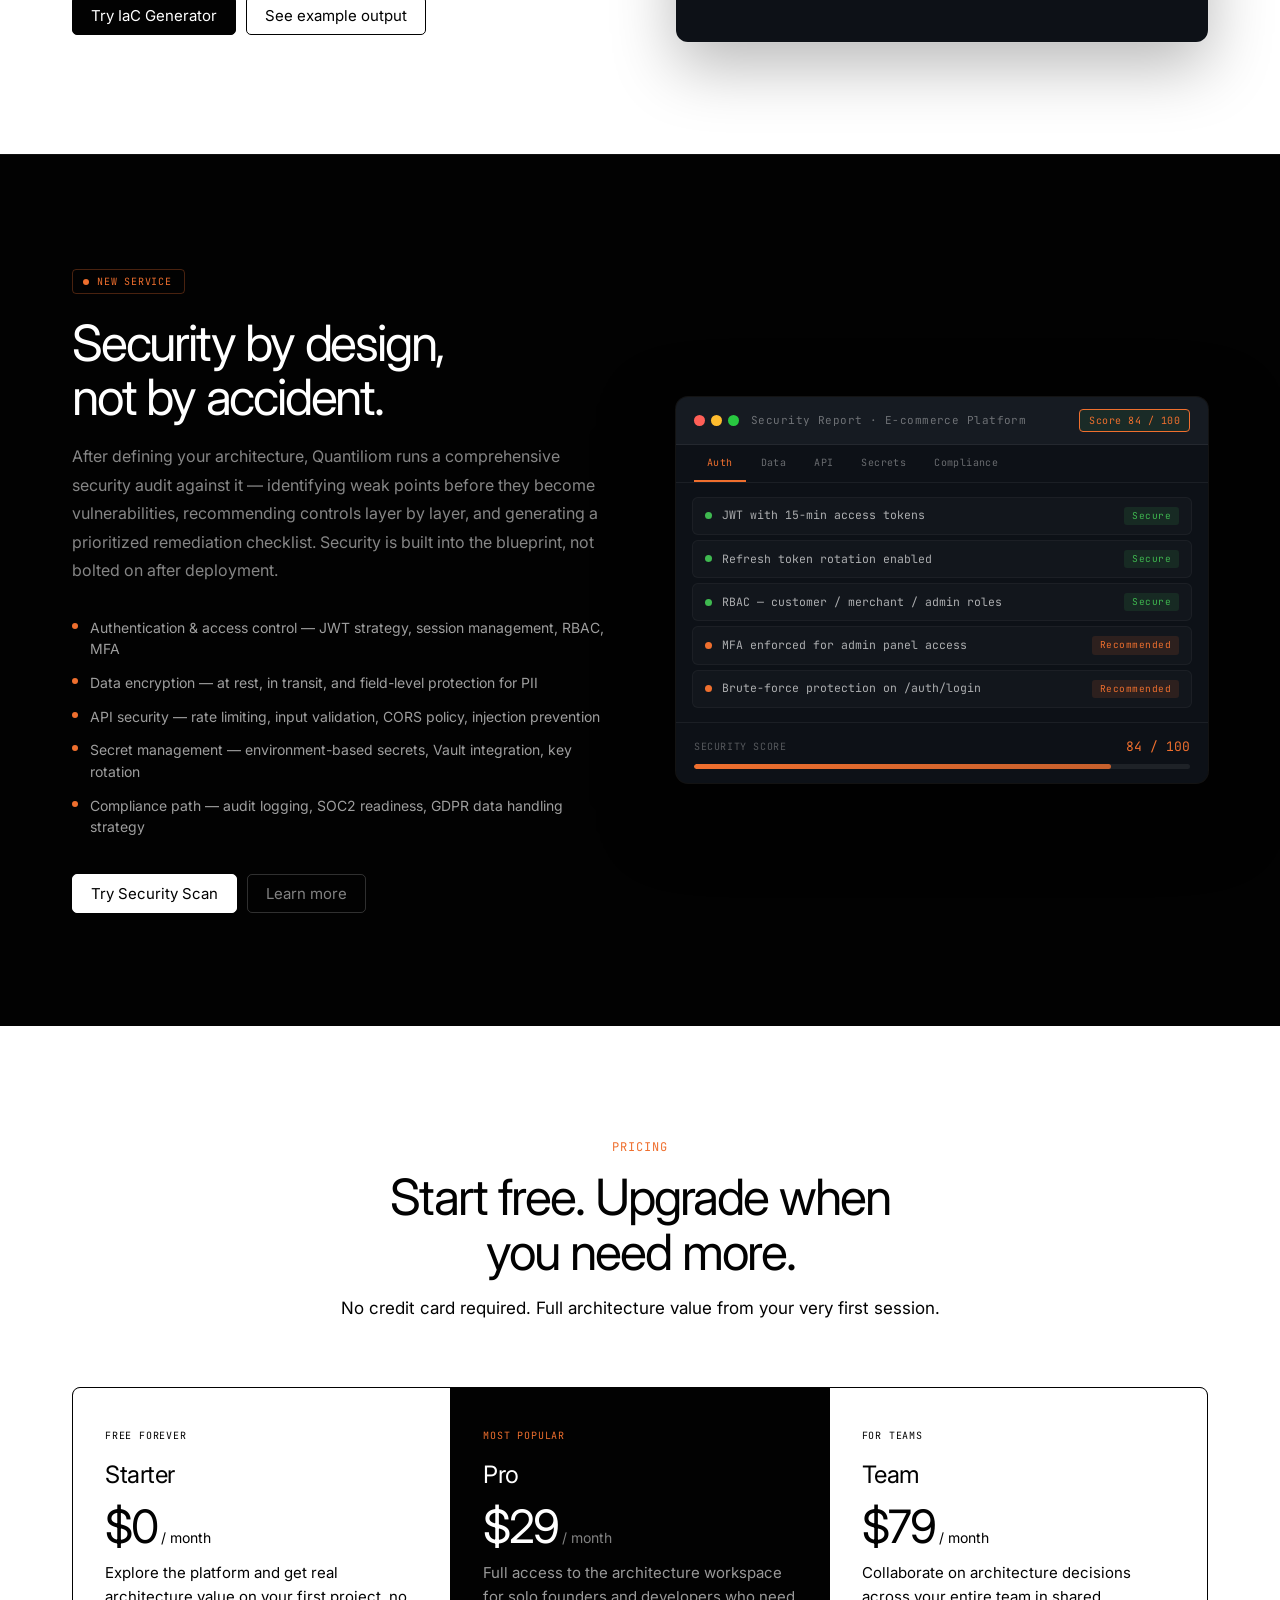
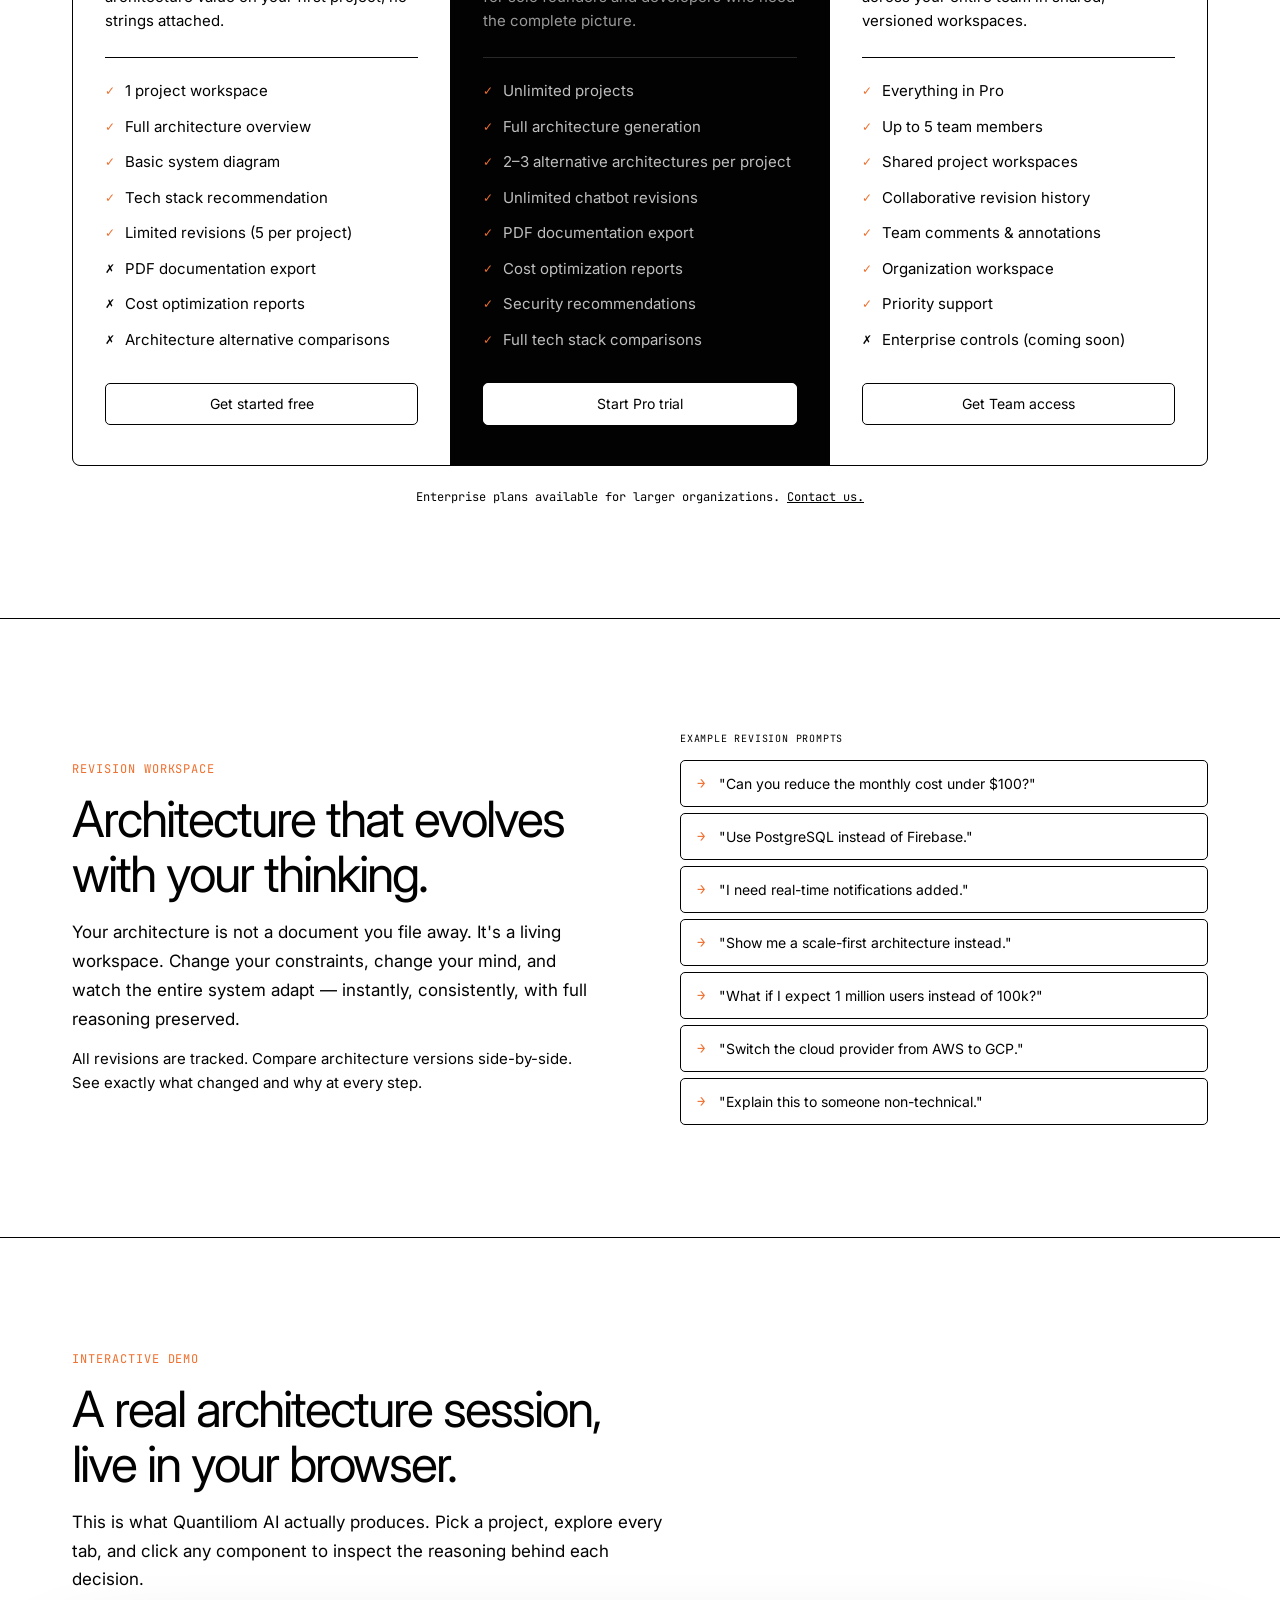
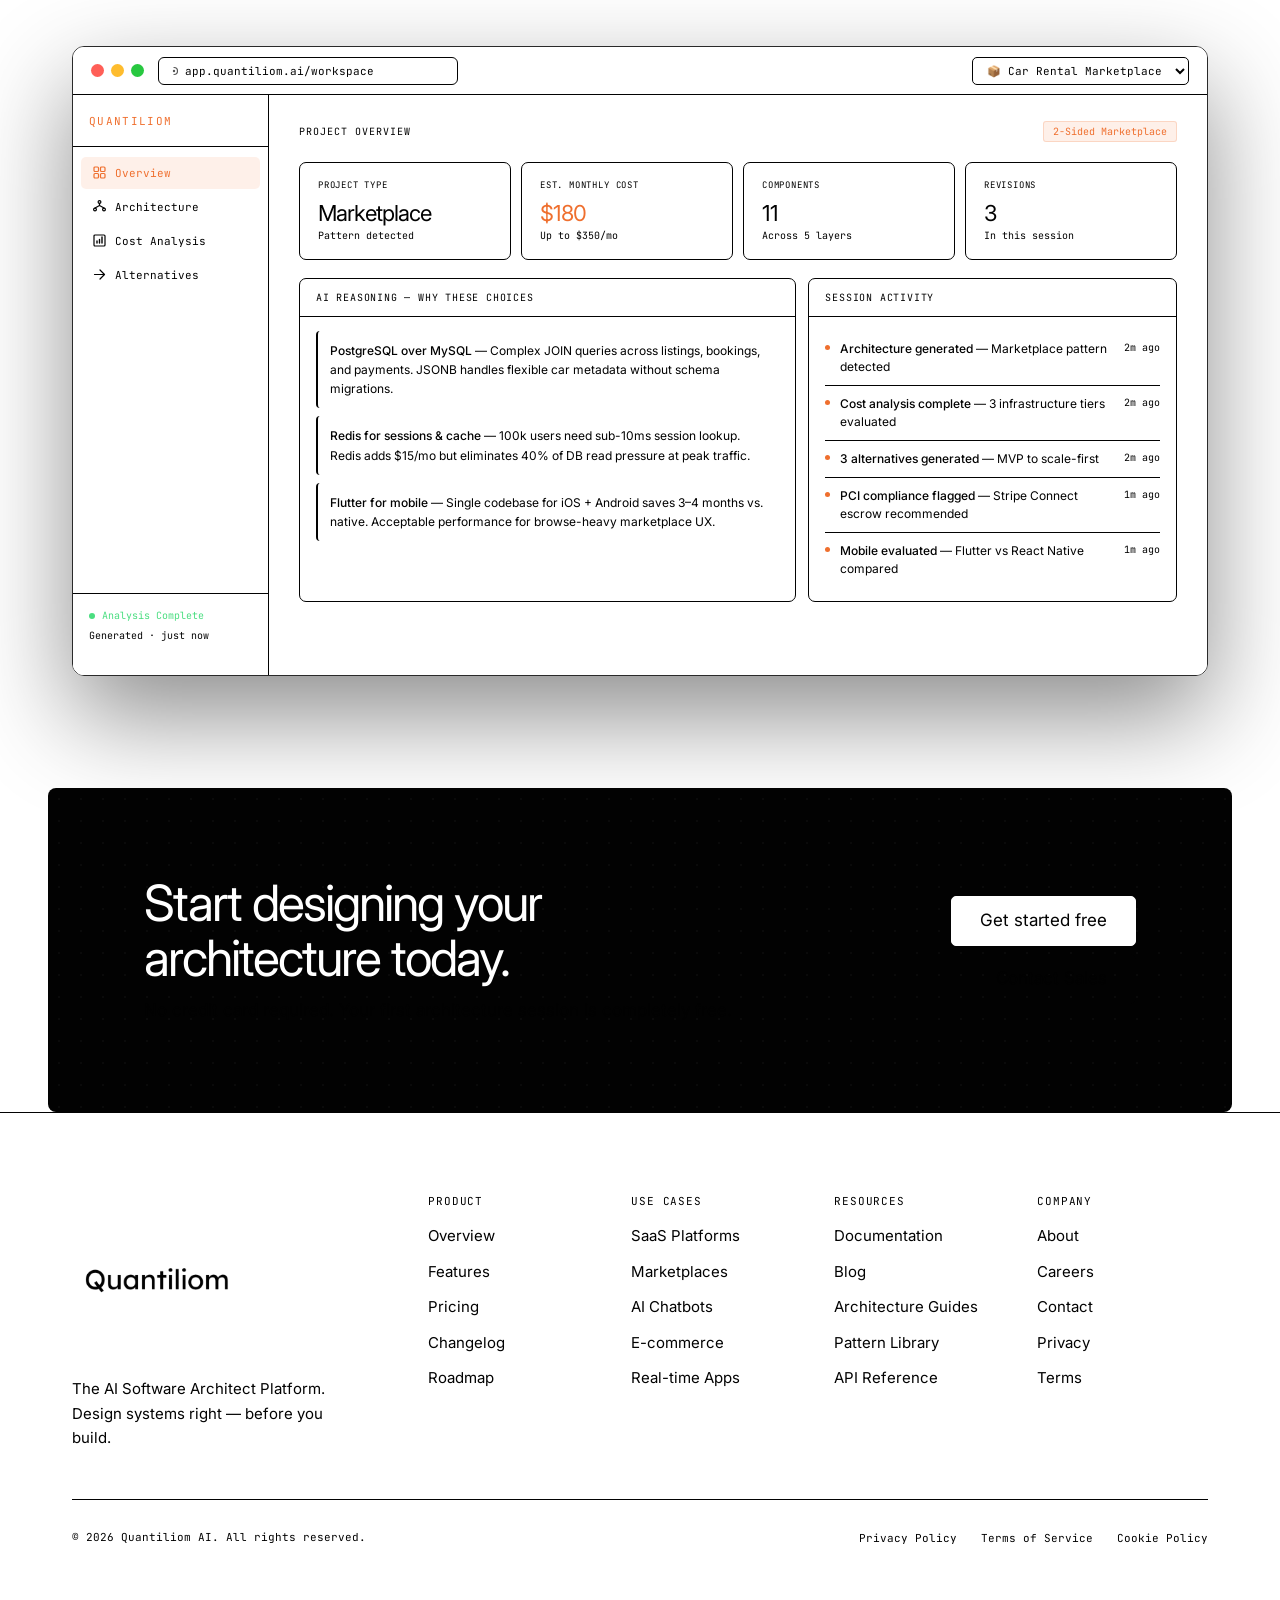
==== commit c1dbfa91: "feat: add Security Recommendations section, scan modal, and service entry Add a full Security Recomm" ====
--- a/index.html
+++ b/index.html
@@ -1802,6 +1802,270 @@
     .iac-vr { color: #d2a8ff; }
     .iac-rf { color: #7ee787; }
     .iac-nm { color: #f78166; }
+
+    /* ────────────────────────────────────────────────
+       SECURITY RECOMMENDATIONS SECTION
+    ──────────────────────────────────────────────── */
+    .sec-section {
+      background: #020202;
+      border-top: 1px solid rgba(255,255,255,.06);
+    }
+    .sec-grid {
+      display: grid; grid-template-columns: 1fr 1fr;
+      gap: 72px; align-items: center;
+      padding: 112px 0;
+    }
+    .sec-badge {
+      display: inline-flex; align-items: center; gap: 8px;
+      font-family: var(--mono); font-size: 10px; letter-spacing: .08em;
+      text-transform: uppercase; color: #ef6f2e;
+      padding: 4px 12px 4px 10px;
+      border: 1px solid rgba(239,111,46,.3); border-radius: 4px;
+      margin-bottom: 22px;
+    }
+    .sec-badge::before {
+      content: ''; width: 6px; height: 6px; border-radius: 50%;
+      background: #ef6f2e; flex-shrink: 0;
+      animation: secDot 1.8s ease-in-out infinite;
+    }
+    @keyframes secDot { 0%,100%{opacity:1;transform:scale(1)} 50%{opacity:.35;transform:scale(.55)} }
+    .sec-heading {
+      font-size: 50px; font-weight: 400;
+      letter-spacing: -2.2px; color: #fff; line-height: 1.08;
+      margin-bottom: 18px;
+    }
+    .sec-desc {
+      font-size: 16px; color: rgba(255,255,255,.52);
+      line-height: 1.78; margin-bottom: 32px;
+    }
+    .sec-bullets { display: flex; flex-direction: column; gap: 12px; margin-bottom: 36px; }
+    .sec-bullet {
+      display: flex; align-items: flex-start; gap: 12px;
+      font-size: 14px; color: rgba(255,255,255,.62); line-height: 1.55;
+    }
+    .sec-bullet-dot {
+      width: 6px; height: 6px; border-radius: 50%;
+      background: #ef6f2e; flex-shrink: 0; margin-top: 6px;
+    }
+    /* Security panel mock */
+    .sec-panel {
+      background: #0d1117; border-radius: 12px; overflow: hidden;
+      box-shadow: 0 0 0 1px rgba(255,255,255,.07), 0 28px 72px rgba(0,0,0,.55);
+    }
+    .sec-panel-bar {
+      background: #161b22; padding: 12px 18px;
+      display: flex; align-items: center; gap: 12px;
+      border-bottom: 1px solid rgba(255,255,255,.06);
+    }
+    .sec-panel-dots { display: flex; gap: 6px; }
+    .sec-panel-dot { width: 11px; height: 11px; border-radius: 50%; }
+    .sec-panel-title {
+      font-family: var(--mono); font-size: 11px;
+      color: rgba(255,255,255,.38); letter-spacing: .04em; flex: 1;
+    }
+    .sec-score-badge {
+      font-family: var(--mono); font-size: 10px; letter-spacing: .05em;
+      color: #3fb950; background: rgba(63,185,80,.1);
+      border: 1px solid rgba(63,185,80,.22); border-radius: 4px;
+      padding: 3px 9px;
+    }
+    .sec-tabs {
+      display: flex; background: #0d1117;
+      border-bottom: 1px solid rgba(255,255,255,.06);
+      padding: 0 18px; gap: 2px;
+    }
+    .sec-tab {
+      font-family: var(--mono); font-size: 10px; letter-spacing: .04em;
+      color: rgba(255,255,255,.38); padding: 10px 13px;
+      cursor: pointer; border-bottom: 2px solid transparent;
+      transition: color .15s;
+    }
+    .sec-tab:hover { color: rgba(255,255,255,.65); }
+    .sec-tab.active { color: #ef6f2e; border-bottom-color: #ef6f2e; }
+    .sec-body { padding: 14px 16px; display: flex; flex-direction: column; gap: 5px; }
+    .sec-row {
+      display: flex; align-items: center; gap: 10px;
+      padding: 9px 12px; border-radius: 6px;
+      background: rgba(255,255,255,.025);
+      border: 1px solid rgba(255,255,255,.04);
+    }
+    .sec-row-dot { width: 7px; height: 7px; border-radius: 50%; flex-shrink: 0; }
+    .sec-row-txt {
+      font-family: var(--mono); font-size: 11.5px;
+      color: rgba(255,255,255,.65); flex: 1; line-height: 1.3;
+    }
+    .sec-row-chip {
+      font-family: var(--mono); font-size: 9.5px; letter-spacing: .05em;
+      padding: 2px 8px; border-radius: 3px; flex-shrink: 0;
+    }
+    .sec-chip-ok   { background: rgba(63,185,80,.12);  color: #3fb950; }
+    .sec-chip-warn { background: rgba(239,111,46,.12); color: #ef6f2e; }
+    .sec-chip-crit { background: rgba(248,81,73,.12);  color: #f85149; }
+    .sec-score-bar-wrap {
+      padding: 14px 18px;
+      border-top: 1px solid rgba(255,255,255,.06);
+    }
+    .sec-score-bar-hdr {
+      display: flex; justify-content: space-between; align-items: center;
+      margin-bottom: 8px;
+    }
+    .sec-score-bar-lbl {
+      font-family: var(--mono); font-size: 10px;
+      color: rgba(255,255,255,.3); letter-spacing: .06em; text-transform: uppercase;
+    }
+    .sec-score-bar-val { font-family: var(--mono); font-size: 13px; }
+    .sec-score-track {
+      height: 5px; background: rgba(255,255,255,.07); border-radius: 3px; overflow: hidden;
+    }
+    .sec-score-fill {
+      height: 100%; width: 0;
+      background: linear-gradient(90deg, #3fb950, #10b981);
+      border-radius: 3px;
+      transition: width 1.1s cubic-bezier(0.16, 1, 0.3, 1);
+    }
+    /* Dark-context ghost button for the security section */
+    .btn-dark-ghost {
+      color: rgba(255,255,255,.5);
+      border-color: rgba(255,255,255,.18);
+    }
+    .btn-dark-ghost:hover {
+      color: #fff !important;
+      border-color: rgba(255,255,255,.5) !important;
+      transform: translateY(-2px);
+      box-shadow: none;
+    }
+
+    /* ════════════════════════════════════════════════
+       SECURITY SCAN MODAL
+    ════════════════════════════════════════════════ */
+    @keyframes secm-ovl-in  { from{opacity:0}                                              to{opacity:1} }
+    @keyframes secm-in      { from{opacity:0;transform:translateY(28px) scale(.97)}        to{opacity:1;transform:translateY(0) scale(1)} }
+    @keyframes secm-out     { from{opacity:1;transform:translateY(0) scale(1)}             to{opacity:0;transform:translateY(16px) scale(.97)} }
+    @keyframes secm-row-in  { from{opacity:0;transform:translateX(-8px)}                   to{opacity:1;transform:translateX(0)} }
+    @keyframes secm-spin    { to{transform:rotate(360deg)} }
+
+    .secm-overlay {
+      display: none; position: fixed; inset: 0; z-index: 9200;
+      background: rgba(2,2,2,.88); backdrop-filter: blur(22px);
+      -webkit-backdrop-filter: blur(22px);
+      align-items: center; justify-content: center; padding: 24px;
+    }
+    .secm-overlay.open    { display: flex; animation: secm-ovl-in .28s ease both; }
+    .secm-overlay.closing { animation: secm-ovl-in .22s ease reverse both; }
+    .secm-overlay.closing .secm-modal { animation: secm-out .22s ease both; }
+
+    .secm-modal {
+      width: 100%; max-width: 640px;
+      background: #0d1117;
+      border: 1px solid rgba(255,255,255,.09);
+      border-radius: 14px; overflow: hidden;
+      animation: secm-in .38s cubic-bezier(0.22,1,0.36,1) both;
+    }
+    .secm-bar {
+      background: #161b22; padding: 14px 18px;
+      display: flex; align-items: center; gap: 12px;
+      border-bottom: 1px solid rgba(255,255,255,.06);
+    }
+    .secm-dots { display: flex; gap: 6px; }
+    .secm-dot  { width: 11px; height: 11px; border-radius: 50%; }
+    .secm-title { font-family: var(--mono); font-size: 11.5px; color: rgba(255,255,255,.45); letter-spacing: .04em; flex: 1; }
+    .secm-close {
+      width: 26px; height: 26px; border-radius: 50%;
+      background: transparent; border: 1px solid rgba(255,255,255,.12);
+      color: rgba(255,255,255,.4); font-size: 13px;
+      display: flex; align-items: center; justify-content: center;
+      cursor: pointer; transition: all .15s; flex-shrink: 0;
+    }
+    .secm-close:hover { background: rgba(255,255,255,.08); color: #fff; border-color: rgba(255,255,255,.3); }
+
+    /* ── Scanning phase ── */
+    .secm-scan { padding: 28px 24px 24px; }
+    .secm-scan-hl { font-size: 22px; font-weight: 400; color: #fff; letter-spacing: -.6px; margin-bottom: 6px; }
+    .secm-scan-sub { font-family: var(--mono); font-size: 11px; color: rgba(255,255,255,.38); margin-bottom: 24px; min-height: 18px; }
+    .secm-progress-track { height: 3px; background: rgba(255,255,255,.07); border-radius: 2px; overflow: hidden; margin-bottom: 28px; }
+    .secm-progress-fill  { height: 100%; width: 0; background: linear-gradient(90deg,#ef6f2e,#f59e0b); border-radius: 2px; transition: width .5s cubic-bezier(0.16,1,0.3,1); }
+
+    .secm-domains { display: flex; flex-direction: column; gap: 8px; }
+    .secm-domain {
+      display: flex; align-items: center; gap: 14px;
+      padding: 11px 14px; border-radius: 8px;
+      background: rgba(255,255,255,.02); border: 1px solid rgba(255,255,255,.04);
+      transition: background .35s, border-color .35s;
+    }
+    .secm-domain.d-scan { background: rgba(239,111,46,.04); border-color: rgba(239,111,46,.2); }
+    .secm-domain.d-done { background: rgba(63,185,80,.035); border-color: rgba(63,185,80,.18); }
+    .secm-d-icon {
+      width: 28px; height: 28px; border-radius: 50%;
+      border: 1.5px solid rgba(255,255,255,.1);
+      display: flex; align-items: center; justify-content: center;
+      flex-shrink: 0; font-size: 14px; transition: all .3s;
+    }
+    .secm-domain.d-scan .secm-d-icon { background: rgba(239,111,46,.1); border-color: rgba(239,111,46,.35); color: #ef6f2e; }
+    .secm-domain.d-done .secm-d-icon { background: rgba(63,185,80,.12); border-color: rgba(63,185,80,.4); color: #3fb950; }
+    .secm-d-spin { display: inline-block; animation: secm-spin .75s linear infinite; }
+    .secm-d-name { font-family: var(--mono); font-size: 11.5px; color: rgba(255,255,255,.35); flex: 1; transition: color .3s; }
+    .secm-domain.d-scan .secm-d-name { color: rgba(255,255,255,.88); }
+    .secm-domain.d-done .secm-d-name { color: rgba(255,255,255,.65); }
+    .secm-d-status { font-family: var(--mono); font-size: 10px; color: rgba(255,255,255,.18); transition: color .3s; }
+    .secm-domain.d-scan .secm-d-status { color: #ef6f2e; }
+    .secm-domain.d-done .secm-d-status { color: #3fb950; }
+
+    /* ── Results phase ── */
+    .secm-results { display: none; }
+    .secm-res-tabs {
+      display: flex; background: #0d1117;
+      border-bottom: 1px solid rgba(255,255,255,.06);
+      padding: 0 18px; gap: 2px;
+    }
+    .secm-res-tab {
+      font-family: var(--mono); font-size: 10.5px; letter-spacing: .04em;
+      color: rgba(255,255,255,.35); padding: 11px 13px;
+      cursor: pointer; border-bottom: 2px solid transparent;
+      transition: color .15s;
+    }
+    .secm-res-tab:hover { color: rgba(255,255,255,.65); }
+    .secm-res-tab.active { color: #ef6f2e; border-bottom-color: #ef6f2e; }
+    .secm-res-body {
+      padding: 12px 16px;
+      display: flex; flex-direction: column; gap: 5px;
+      max-height: 240px; overflow-y: auto;
+    }
+    .secm-res-body::-webkit-scrollbar { width: 4px; }
+    .secm-res-body::-webkit-scrollbar-track { background: transparent; }
+    .secm-res-body::-webkit-scrollbar-thumb { background: rgba(255,255,255,.1); border-radius: 2px; }
+    .secm-res-row {
+      display: flex; align-items: center; gap: 10px;
+      padding: 9px 12px; border-radius: 6px;
+      background: rgba(255,255,255,.025); border: 1px solid rgba(255,255,255,.04);
+      animation: secm-row-in .2s both;
+    }
+    .secm-res-dot  { width: 7px; height: 7px; border-radius: 50%; flex-shrink: 0; }
+    .secm-res-txt  { font-family: var(--mono); font-size: 11.5px; color: rgba(255,255,255,.65); flex: 1; }
+    .secm-res-chip { font-family: var(--mono); font-size: 9.5px; letter-spacing: .04em; padding: 2px 8px; border-radius: 3px; flex-shrink: 0; }
+    .scm-ok   { background: rgba(63,185,80,.12);  color: #3fb950; }
+    .scm-warn { background: rgba(239,111,46,.12); color: #ef6f2e; }
+    .scm-crit { background: rgba(248,81,73,.12);  color: #f85149; }
+    .secm-footer {
+      border-top: 1px solid rgba(255,255,255,.06);
+      padding: 16px 20px;
+      display: grid; grid-template-columns: 1fr auto;
+      gap: 20px; align-items: center;
+    }
+    .secm-ov-lbl { font-family: var(--mono); font-size: 9.5px; color: rgba(255,255,255,.3); letter-spacing: .07em; text-transform: uppercase; margin-bottom: 8px; }
+    .secm-ov-row { display: flex; align-items: center; gap: 12px; }
+    .secm-ov-val { font-family: var(--mono); font-size: 18px; color: #fff; letter-spacing: -.4px; flex-shrink: 0; }
+    .secm-ov-track { flex: 1; height: 5px; background: rgba(255,255,255,.07); border-radius: 3px; overflow: hidden; }
+    .secm-ov-fill  { height: 100%; width: 0; background: linear-gradient(90deg,#3fb950,#10b981); border-radius: 3px; transition: width 1.3s cubic-bezier(0.16,1,0.3,1); }
+    .secm-ov-summary { font-family: var(--mono); font-size: 10px; color: rgba(255,255,255,.25); margin-top: 5px; }
+    .secm-cta-btn {
+      padding: 11px 22px; background: #ef6f2e; color: #fff;
+      border: none; border-radius: 6px; font-family: var(--sans); font-size: 14px;
+      cursor: pointer; white-space: nowrap; flex-shrink: 0;
+      transition: opacity .15s, transform .15s;
+    }
+    .secm-cta-btn:hover { opacity: .88; transform: translateY(-1px); }
+    .secm-cta-btn:active { transform: scale(.97); }
+
     /* ── IaC Modal ── */
     @keyframes iac-overlay-in  { from { opacity: 0; }                        to { opacity: 1; } }
     @keyframes iac-modal-in    { from { opacity: 0; transform: translateY(28px) scale(.97); } to { opacity: 1; transform: translateY(0) scale(1); } }
@@ -3933,6 +4197,416 @@
     </div>
   </div>
 </section>
+
+<!-- ════════════════════════════════════════════════
+     SECURITY RECOMMENDATIONS
+════════════════════════════════════════════════ -->
+<section class="sec-section">
+  <div class="wrap">
+    <div class="sec-grid">
+
+      <!-- LEFT: Copy -->
+      <div>
+        <div class="sec-badge">New Service</div>
+
+        <h2 class="sec-heading">
+          Security by design,<br>not by accident.
+        </h2>
+
+        <p class="sec-desc">
+          After defining your architecture, Quantiliom runs a comprehensive security audit against it — identifying weak points before they become vulnerabilities, recommending controls layer by layer, and generating a prioritized remediation checklist. Security is built into the blueprint, not bolted on after deployment.
+        </p>
+
+        <div class="sec-bullets">
+          <div class="sec-bullet"><div class="sec-bullet-dot"></div>Authentication &amp; access control — JWT strategy, session management, RBAC, MFA</div>
+          <div class="sec-bullet"><div class="sec-bullet-dot"></div>Data encryption — at rest, in transit, and field-level protection for PII</div>
+          <div class="sec-bullet"><div class="sec-bullet-dot"></div>API security — rate limiting, input validation, CORS policy, injection prevention</div>
+          <div class="sec-bullet"><div class="sec-bullet-dot"></div>Secret management — environment-based secrets, Vault integration, key rotation</div>
+          <div class="sec-bullet"><div class="sec-bullet-dot"></div>Compliance path — audit logging, SOC2 readiness, GDPR data handling strategy</div>
+        </div>
+
+        <div style="display:flex;gap:10px;">
+          <button class="btn btn-white" onclick="secmOpen()">Try Security Scan</button>
+          <button class="btn btn-outline btn-dark-ghost" onclick="QuantiliomNav.navigateTo('services.html')">Learn more</button>
+        </div>
+      </div>
+
+      <!-- RIGHT: Interactive security panel mock -->
+      <div class="sec-panel">
+        <div class="sec-panel-bar">
+          <div class="sec-panel-dots">
+            <div class="sec-panel-dot" style="background:#ff5f57"></div>
+            <div class="sec-panel-dot" style="background:#febc2e"></div>
+            <div class="sec-panel-dot" style="background:#28c840"></div>
+          </div>
+          <div class="sec-panel-title">Security Report · E-commerce Platform</div>
+          <div class="sec-score-badge" id="secHeaderScore">Score 84 / 100</div>
+        </div>
+
+        <div class="sec-tabs" id="secTabs">
+          <div class="sec-tab active" data-tab="auth">Auth</div>
+          <div class="sec-tab" data-tab="data">Data</div>
+          <div class="sec-tab" data-tab="api">API</div>
+          <div class="sec-tab" data-tab="secrets">Secrets</div>
+          <div class="sec-tab" data-tab="compliance">Compliance</div>
+        </div>
+
+        <div id="secBody"></div>
+
+        <div class="sec-score-bar-wrap">
+          <div class="sec-score-bar-hdr">
+            <span class="sec-score-bar-lbl">Security Score</span>
+            <span class="sec-score-bar-val" id="secScoreVal">84 / 100</span>
+          </div>
+          <div class="sec-score-track"><div class="sec-score-fill" id="secScoreFill"></div></div>
+        </div>
+      </div>
+
+    </div>
+  </div>
+</section>
+
+<script>
+(function () {
+  var DATA = {
+    auth: { score: 84, items: [
+      { t: 'JWT with 15-min access tokens',          s: 'ok',   l: 'Secure' },
+      { t: 'Refresh token rotation enabled',          s: 'ok',   l: 'Secure' },
+      { t: 'RBAC — customer / merchant / admin roles',s: 'ok',   l: 'Secure' },
+      { t: 'MFA enforced for admin panel access',     s: 'warn', l: 'Recommended' },
+      { t: 'Brute-force protection on /auth/login',   s: 'warn', l: 'Recommended' },
+    ]},
+    data: { score: 88, items: [
+      { t: 'AES-256 encryption at rest (RDS)',        s: 'ok',   l: 'Secure' },
+      { t: 'TLS 1.3 enforced end-to-end',             s: 'ok',   l: 'Secure' },
+      { t: 'PII fields hashed in DB (email, phone)',  s: 'ok',   l: 'Secure' },
+      { t: 'Credit card data — delegated to Stripe',  s: 'ok',   l: 'Secure' },
+      { t: 'Field-level encryption for address data', s: 'warn', l: 'Recommended' },
+    ]},
+    api: { score: 76, items: [
+      { t: 'Rate limiting — 100 req / min per IP',    s: 'ok',   l: 'Secure' },
+      { t: 'Input validation on all endpoints',       s: 'warn', l: 'Review' },
+      { t: 'CORS restricted to app origins',          s: 'ok',   l: 'Secure' },
+      { t: 'SQL injection prevention via ORM layer',  s: 'ok',   l: 'Secure' },
+      { t: 'API key rotation strategy missing',       s: 'crit', l: 'Action needed' },
+    ]},
+    secrets: { score: 91, items: [
+      { t: 'No secrets committed to source code',     s: 'ok',   l: 'Secure' },
+      { t: 'AWS Secrets Manager for DB credentials',  s: 'ok',   l: 'Secure' },
+      { t: 'Environment-based config (12-factor)',    s: 'ok',   l: 'Secure' },
+      { t: 'Automatic key rotation every 90 days',    s: 'warn', l: 'Recommended' },
+      { t: 'Secrets scanning in CI/CD pipeline',      s: 'warn', l: 'Recommended' },
+    ]},
+    compliance: { score: 79, items: [
+      { t: 'Audit log on all data mutations',         s: 'ok',   l: 'Secure' },
+      { t: 'GDPR — right to deletion implemented',    s: 'ok',   l: 'Secure' },
+      { t: 'SOC2 Type II readiness path flagged',     s: 'warn', l: 'In progress' },
+      { t: 'PCI DSS — payment scope minimized',       s: 'ok',   l: 'Secure' },
+      { t: 'Data retention policies defined',         s: 'warn', l: 'Recommended' },
+    ]},
+  };
+  var DOT  = { ok: '#3fb950', warn: '#ef6f2e', crit: '#f85149' };
+  var CHIP = { ok: 'sec-chip-ok', warn: 'sec-chip-warn', crit: 'sec-chip-crit' };
+  var SCORE_COL = function (n) { return n >= 85 ? '#3fb950' : n >= 70 ? '#ef6f2e' : '#f85149'; };
+
+  function render(key) {
+    var d = DATA[key];
+    var html = '<div class="sec-body">';
+    d.items.forEach(function (item) {
+      html += '<div class="sec-row">'
+        + '<div class="sec-row-dot" style="background:' + DOT[item.s] + '"></div>'
+        + '<span class="sec-row-txt">' + item.t + '</span>'
+        + '<span class="sec-row-chip ' + CHIP[item.s] + '">' + item.l + '</span>'
+        + '</div>';
+    });
+    html += '</div>';
+    document.getElementById('secBody').innerHTML = html;
+
+    var v = document.getElementById('secScoreVal');
+    v.textContent = d.score + ' / 100';
+    v.style.color = SCORE_COL(d.score);
+
+    var hdr = document.getElementById('secHeaderScore');
+    hdr.textContent = 'Score ' + d.score + ' / 100';
+    hdr.style.color = SCORE_COL(d.score);
+    hdr.style.borderColor = SCORE_COL(d.score).replace(')', ',.22)').replace('rgb', 'rgba');
+
+    var fill = document.getElementById('secScoreFill');
+    fill.style.width = '0';
+    setTimeout(function () { fill.style.width = d.score + '%'; fill.style.background = 'linear-gradient(90deg,' + SCORE_COL(d.score) + ',' + SCORE_COL(d.score) + 'cc)'; }, 40);
+  }
+
+  document.getElementById('secTabs').addEventListener('click', function (e) {
+    var tab = e.target.closest('.sec-tab');
+    if (!tab) return;
+    document.querySelectorAll('.sec-tab').forEach(function (t) { t.classList.remove('active'); });
+    tab.classList.add('active');
+    render(tab.dataset.tab);
+  });
+
+  render('auth');
+
+  /* Animate bar on scroll-in */
+  var triggered = false;
+  var obs = new IntersectionObserver(function (entries) {
+    if (entries[0].isIntersecting && !triggered) {
+      triggered = true;
+      setTimeout(function () {
+        var fill = document.getElementById('secScoreFill');
+        if (fill) { fill.style.width = DATA['auth'].score + '%'; }
+      }, 350);
+      obs.disconnect();
+    }
+  }, { threshold: 0.35 });
+  var panel = document.querySelector('.sec-panel');
+  if (panel) obs.observe(panel);
+}());
+</script>
+
+<!-- ════════════════════════════════════════════════
+     SECURITY SCAN MODAL
+════════════════════════════════════════════════ -->
+<div class="secm-overlay" id="secmOverlay">
+  <div class="secm-modal">
+    <div class="secm-bar">
+      <div class="secm-dots">
+        <div class="secm-dot" style="background:#ff5f57"></div>
+        <div class="secm-dot" style="background:#febc2e"></div>
+        <div class="secm-dot" style="background:#28c840"></div>
+      </div>
+      <div class="secm-title" id="secmBarTitle">Security Scan · E-commerce Platform</div>
+      <button class="secm-close" onclick="secmClose()">✕</button>
+    </div>
+
+    <!-- Phase 1: scanning -->
+    <div class="secm-scan" id="secmScan">
+      <div class="secm-scan-hl">Scanning your architecture…</div>
+      <div class="secm-scan-sub" id="secmScanSub">Analyzing authentication layer</div>
+      <div class="secm-progress-track"><div class="secm-progress-fill" id="secmProgFill"></div></div>
+      <div class="secm-domains" id="secmDomains">
+        <div class="secm-domain d-scan" id="secmd-0">
+          <div class="secm-d-icon"><span class="secm-d-spin">↻</span></div>
+          <span class="secm-d-name">Authentication &amp; Access Control</span>
+          <span class="secm-d-status">scanning…</span>
+        </div>
+        <div class="secm-domain" id="secmd-1">
+          <div class="secm-d-icon" style="color:rgba(255,255,255,.18)">○</div>
+          <span class="secm-d-name">Data Encryption</span>
+          <span class="secm-d-status">waiting</span>
+        </div>
+        <div class="secm-domain" id="secmd-2">
+          <div class="secm-d-icon" style="color:rgba(255,255,255,.18)">○</div>
+          <span class="secm-d-name">API Security</span>
+          <span class="secm-d-status">waiting</span>
+        </div>
+        <div class="secm-domain" id="secmd-3">
+          <div class="secm-d-icon" style="color:rgba(255,255,255,.18)">○</div>
+          <span class="secm-d-name">Secret Management</span>
+          <span class="secm-d-status">waiting</span>
+        </div>
+        <div class="secm-domain" id="secmd-4">
+          <div class="secm-d-icon" style="color:rgba(255,255,255,.18)">○</div>
+          <span class="secm-d-name">Compliance &amp; Audit</span>
+          <span class="secm-d-status">waiting</span>
+        </div>
+      </div>
+    </div>
+
+    <!-- Phase 2: results -->
+    <div class="secm-results" id="secmResults">
+      <div class="secm-res-tabs" id="secmResTabs">
+        <div class="secm-res-tab active" data-tab="auth">Auth</div>
+        <div class="secm-res-tab" data-tab="data">Data</div>
+        <div class="secm-res-tab" data-tab="api">API</div>
+        <div class="secm-res-tab" data-tab="secrets">Secrets</div>
+        <div class="secm-res-tab" data-tab="compliance">Compliance</div>
+      </div>
+      <div class="secm-res-body" id="secmResBody"></div>
+      <div class="secm-footer">
+        <div>
+          <div class="secm-ov-lbl">Overall Security Score</div>
+          <div class="secm-ov-row">
+            <div class="secm-ov-val" id="secmOvVal">84 / 100</div>
+            <div class="secm-ov-track"><div class="secm-ov-fill" id="secmOvFill"></div></div>
+          </div>
+          <div class="secm-ov-summary">1 action item · 7 recommendations · 15 secure</div>
+        </div>
+        <button class="secm-cta-btn" onclick="QuantiliomNav.navigateTo('login.html')">Get started free →</button>
+      </div>
+    </div>
+  </div>
+</div>
+
+<script>
+/* ── Security Scan Modal ─────────────────────────────────────── */
+(function () {
+  var MDATA = {
+    auth:       { score: 84, count: '3 secure · 2 recommended', items: [
+      { t:'JWT with 15-min access tokens',          s:'ok',   l:'Secure' },
+      { t:'Refresh token rotation enabled',          s:'ok',   l:'Secure' },
+      { t:'RBAC — customer / merchant / admin',      s:'ok',   l:'Secure' },
+      { t:'MFA enforced for admin panel access',     s:'warn', l:'Recommended' },
+      { t:'Brute-force protection on /auth/login',   s:'warn', l:'Recommended' },
+    ]},
+    data:       { score: 88, count: '4 secure · 1 recommended', items: [
+      { t:'AES-256 encryption at rest (RDS)',         s:'ok',   l:'Secure' },
+      { t:'TLS 1.3 enforced end-to-end',              s:'ok',   l:'Secure' },
+      { t:'PII fields hashed in DB (email, phone)',   s:'ok',   l:'Secure' },
+      { t:'Credit card data — delegated to Stripe',   s:'ok',   l:'Secure' },
+      { t:'Field-level encryption for address data',  s:'warn', l:'Recommended' },
+    ]},
+    api:        { score: 76, count: '3 secure · 1 review · 1 action', items: [
+      { t:'Rate limiting — 100 req / min per IP',     s:'ok',   l:'Secure' },
+      { t:'CORS restricted to app origins',           s:'ok',   l:'Secure' },
+      { t:'SQL injection prevention via ORM',         s:'ok',   l:'Secure' },
+      { t:'Input validation on all endpoints',        s:'warn', l:'Review' },
+      { t:'API key rotation strategy missing',        s:'crit', l:'Action needed' },
+    ]},
+    secrets:    { score: 91, count: '3 secure · 2 recommended', items: [
+      { t:'No secrets committed to source code',      s:'ok',   l:'Secure' },
+      { t:'AWS Secrets Manager for DB credentials',   s:'ok',   l:'Secure' },
+      { t:'12-factor environment-based config',       s:'ok',   l:'Secure' },
+      { t:'Automatic key rotation every 90 days',     s:'warn', l:'Recommended' },
+      { t:'Secrets scanning in CI/CD pipeline',       s:'warn', l:'Recommended' },
+    ]},
+    compliance: { score: 79, count: '3 secure · 2 recommended', items: [
+      { t:'Audit log on all data mutations',          s:'ok',   l:'Secure' },
+      { t:'GDPR — right to deletion implemented',     s:'ok',   l:'Secure' },
+      { t:'PCI DSS — payment scope minimized',        s:'ok',   l:'Secure' },
+      { t:'SOC2 Type II readiness path flagged',      s:'warn', l:'In progress' },
+      { t:'Data retention policies defined',          s:'warn', l:'Recommended' },
+    ]},
+  };
+  var STEPS = [
+    { id:0, sub:'Analyzing authentication layer',   prog:20  },
+    { id:1, sub:'Checking data encryption coverage',prog:40  },
+    { id:2, sub:'Auditing API surface & controls',  prog:60  },
+    { id:3, sub:'Inspecting secret management',     prog:80  },
+    { id:4, sub:'Evaluating compliance posture',    prog:100 },
+  ];
+  var DURATIONS = [700, 600, 750, 550, 650]; /* ms per domain */
+  var DOT_COL  = { ok:'#3fb950', warn:'#ef6f2e', crit:'#f85149' };
+  var CHIP_CLS = { ok:'scm-ok', warn:'scm-warn', crit:'scm-crit' };
+
+  function renderMRes(key) {
+    var d = MDATA[key];
+    var html = '';
+    d.items.forEach(function(item, i) {
+      html += '<div class="secm-res-row" style="animation-delay:' + (i * 0.06) + 's">'
+        + '<div class="secm-res-dot" style="background:' + DOT_COL[item.s] + '"></div>'
+        + '<span class="secm-res-txt">' + item.t + '</span>'
+        + '<span class="secm-res-chip ' + CHIP_CLS[item.s] + '">' + item.l + '</span>'
+        + '</div>';
+    });
+    document.getElementById('secmResBody').innerHTML = html;
+  }
+
+  function showResults() {
+    document.getElementById('secmScan').style.display    = 'none';
+    document.getElementById('secmResults').style.display = 'block';
+    document.getElementById('secmBarTitle').textContent  = 'Security Report · E-commerce Platform';
+    renderMRes('auth');
+    setTimeout(function() {
+      document.getElementById('secmOvFill').style.width = '84%';
+    }, 120);
+  }
+
+  function runScan() {
+    var step = 0;
+    function next() {
+      if (step >= STEPS.length) {
+        setTimeout(showResults, 400);
+        return;
+      }
+      var s = STEPS[step];
+      /* mark previous done */
+      if (step > 0) {
+        var prev = document.getElementById('secmd-' + (step - 1));
+        prev.classList.remove('d-scan');
+        prev.classList.add('d-done');
+        prev.querySelector('.secm-d-icon').innerHTML = '✓';
+        prev.querySelector('.secm-d-status').textContent = ['5 findings','5 findings','5 findings','5 findings','5 findings'][step-1];
+      }
+      /* mark current scanning */
+      var cur = document.getElementById('secmd-' + s.id);
+      cur.classList.add('d-scan');
+      cur.querySelector('.secm-d-icon').innerHTML = '<span class="secm-d-spin">↻</span>';
+      cur.querySelector('.secm-d-status').textContent = 'scanning…';
+
+      document.getElementById('secmScanSub').textContent = s.sub;
+      document.getElementById('secmProgFill').style.width = s.prog + '%';
+
+      step++;
+      setTimeout(next, DURATIONS[s.id]);
+    }
+    /* mark last domain done after final */
+    setTimeout(function() {
+      var last = document.getElementById('secmd-4');
+      if (last) {
+        last.classList.remove('d-scan');
+        last.classList.add('d-done');
+        last.querySelector('.secm-d-icon').innerHTML = '✓';
+        last.querySelector('.secm-d-status').textContent = '5 findings';
+      }
+    }, DURATIONS.reduce(function(a,b){return a+b;}, 0));
+    next();
+  }
+
+  window.secmOpen = function () {
+    /* reset state */
+    STEPS.forEach(function(s) {
+      var el = document.getElementById('secmd-' + s.id);
+      el.classList.remove('d-scan','d-done');
+      el.querySelector('.secm-d-icon').innerHTML = '<span style="color:rgba(255,255,255,.18)">○</span>';
+      el.querySelector('.secm-d-status').textContent = 'waiting';
+    });
+    document.getElementById('secmProgFill').style.width    = '0';
+    document.getElementById('secmScan').style.display      = 'block';
+    document.getElementById('secmResults').style.display   = 'none';
+    document.getElementById('secmBarTitle').textContent    = 'Security Scan · E-commerce Platform';
+    document.getElementById('secmScanSub').textContent     = 'Analyzing authentication layer';
+    document.getElementById('secmOvFill').style.width      = '0';
+    var overlay = document.getElementById('secmOverlay');
+    overlay.classList.remove('closing');
+    overlay.classList.add('open');
+    document.body.style.overflow = 'hidden';
+    setTimeout(runScan, 200);
+  };
+
+  window.secmClose = function () {
+    var overlay = document.getElementById('secmOverlay');
+    overlay.classList.add('closing');
+    setTimeout(function() {
+      overlay.classList.remove('open','closing');
+      document.body.style.overflow = '';
+    }, 250);
+  };
+
+  /* Tab switching in results */
+  document.getElementById('secmResTabs').addEventListener('click', function(e) {
+    var tab = e.target.closest('.secm-res-tab');
+    if (!tab) return;
+    document.querySelectorAll('.secm-res-tab').forEach(function(t){t.classList.remove('active');});
+    tab.classList.add('active');
+    renderMRes(tab.dataset.tab);
+    var d = MDATA[tab.dataset.tab];
+    document.getElementById('secmOvVal').textContent = d.score + ' / 100';
+    document.getElementById('secmOvFill').style.width = '0';
+    setTimeout(function(){document.getElementById('secmOvFill').style.width = d.score + '%';}, 40);
+  });
+
+  /* Close on overlay click */
+  document.getElementById('secmOverlay').addEventListener('click', function(e) {
+    if (e.target === this) secmClose();
+  });
+
+  /* Close on Escape */
+  document.addEventListener('keydown', function(e) {
+    if (e.key === 'Escape') secmClose();
+  });
+}());
+</script>
+
 
 <!-- ════════════════════════════════════════════════
      PRICING
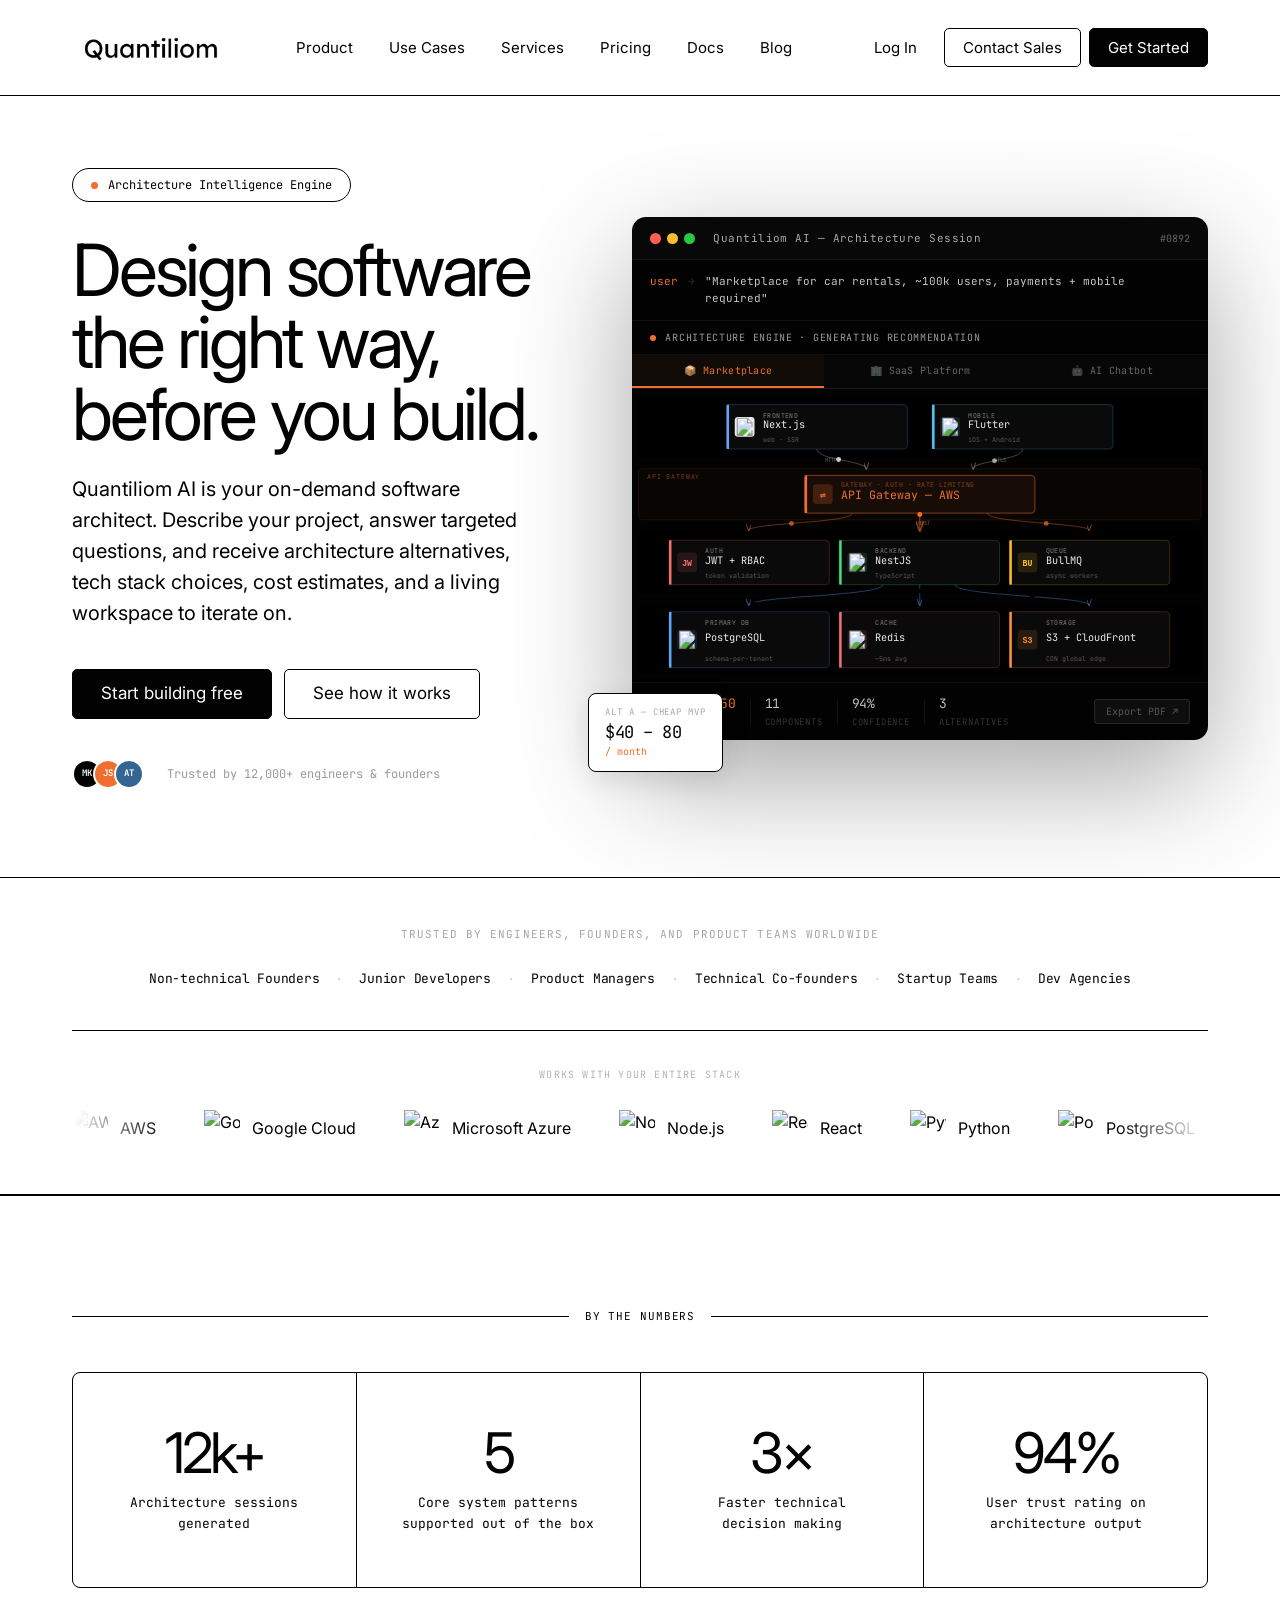
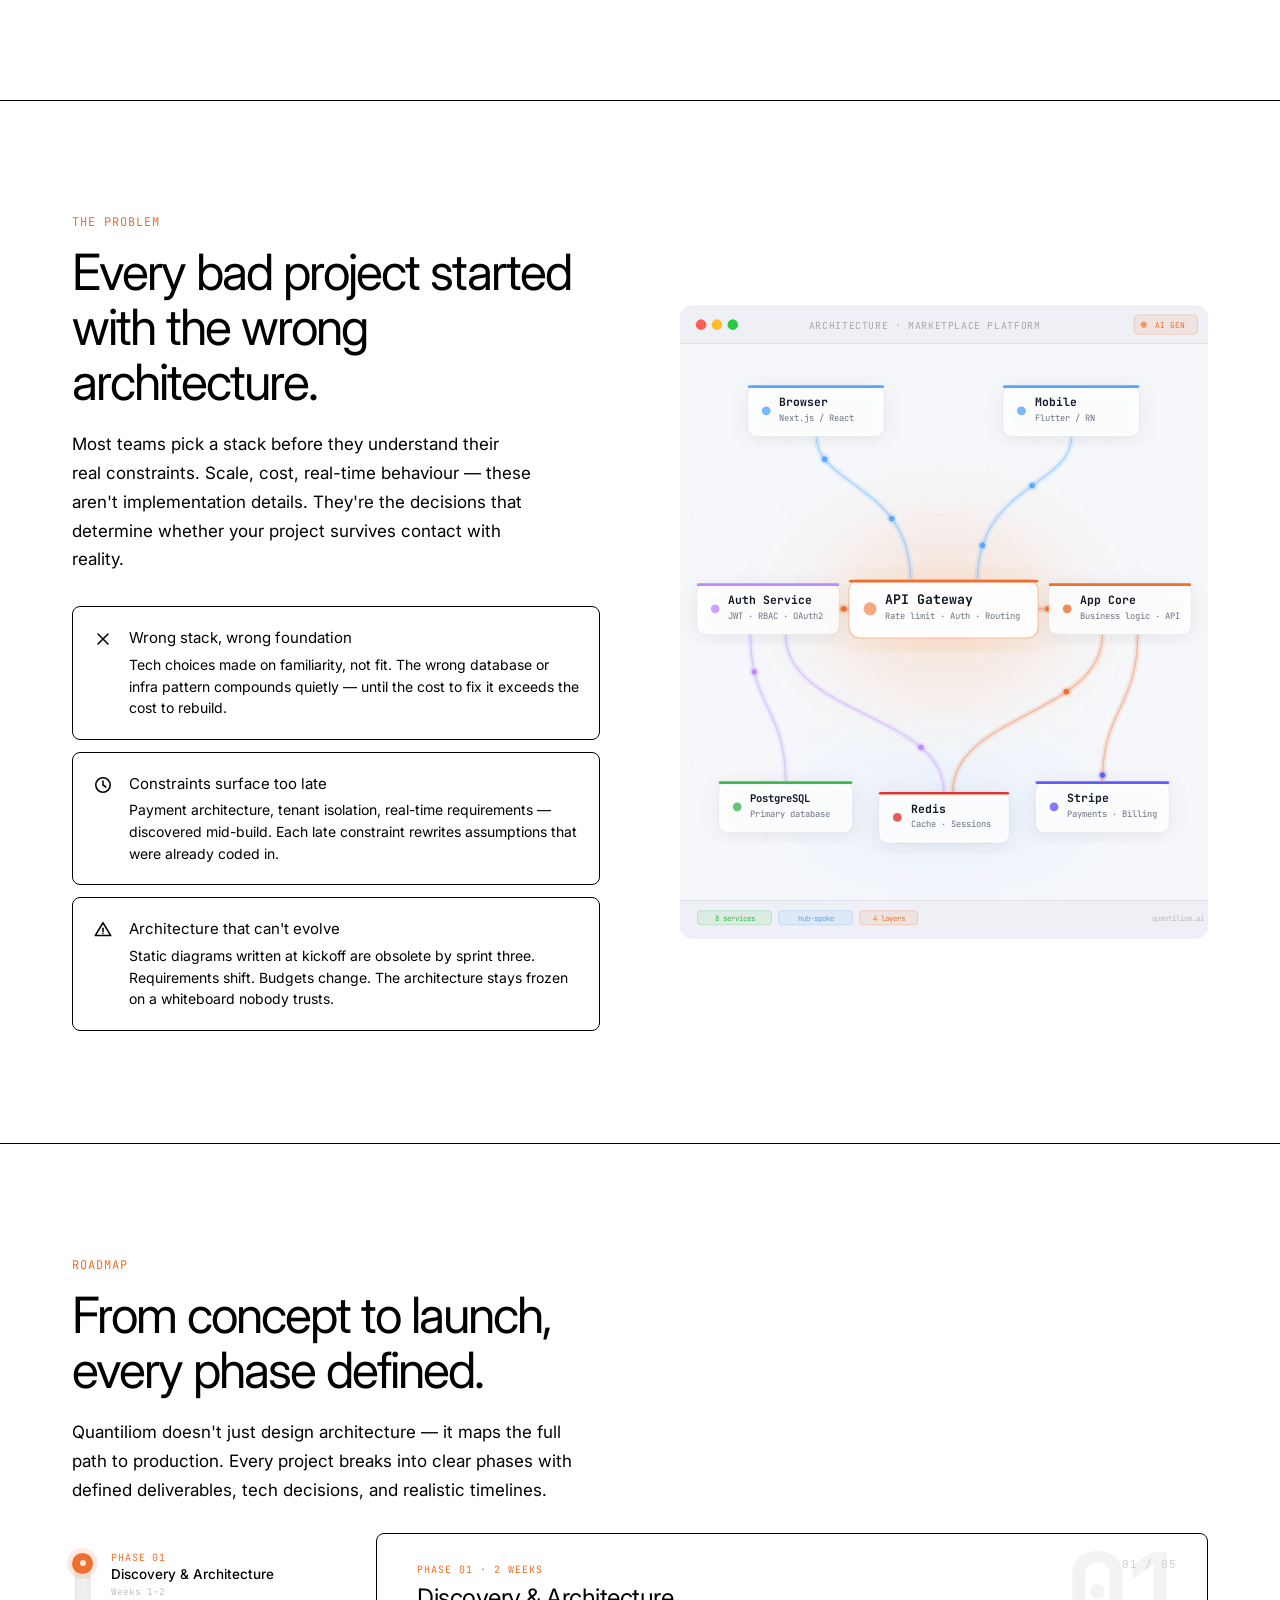
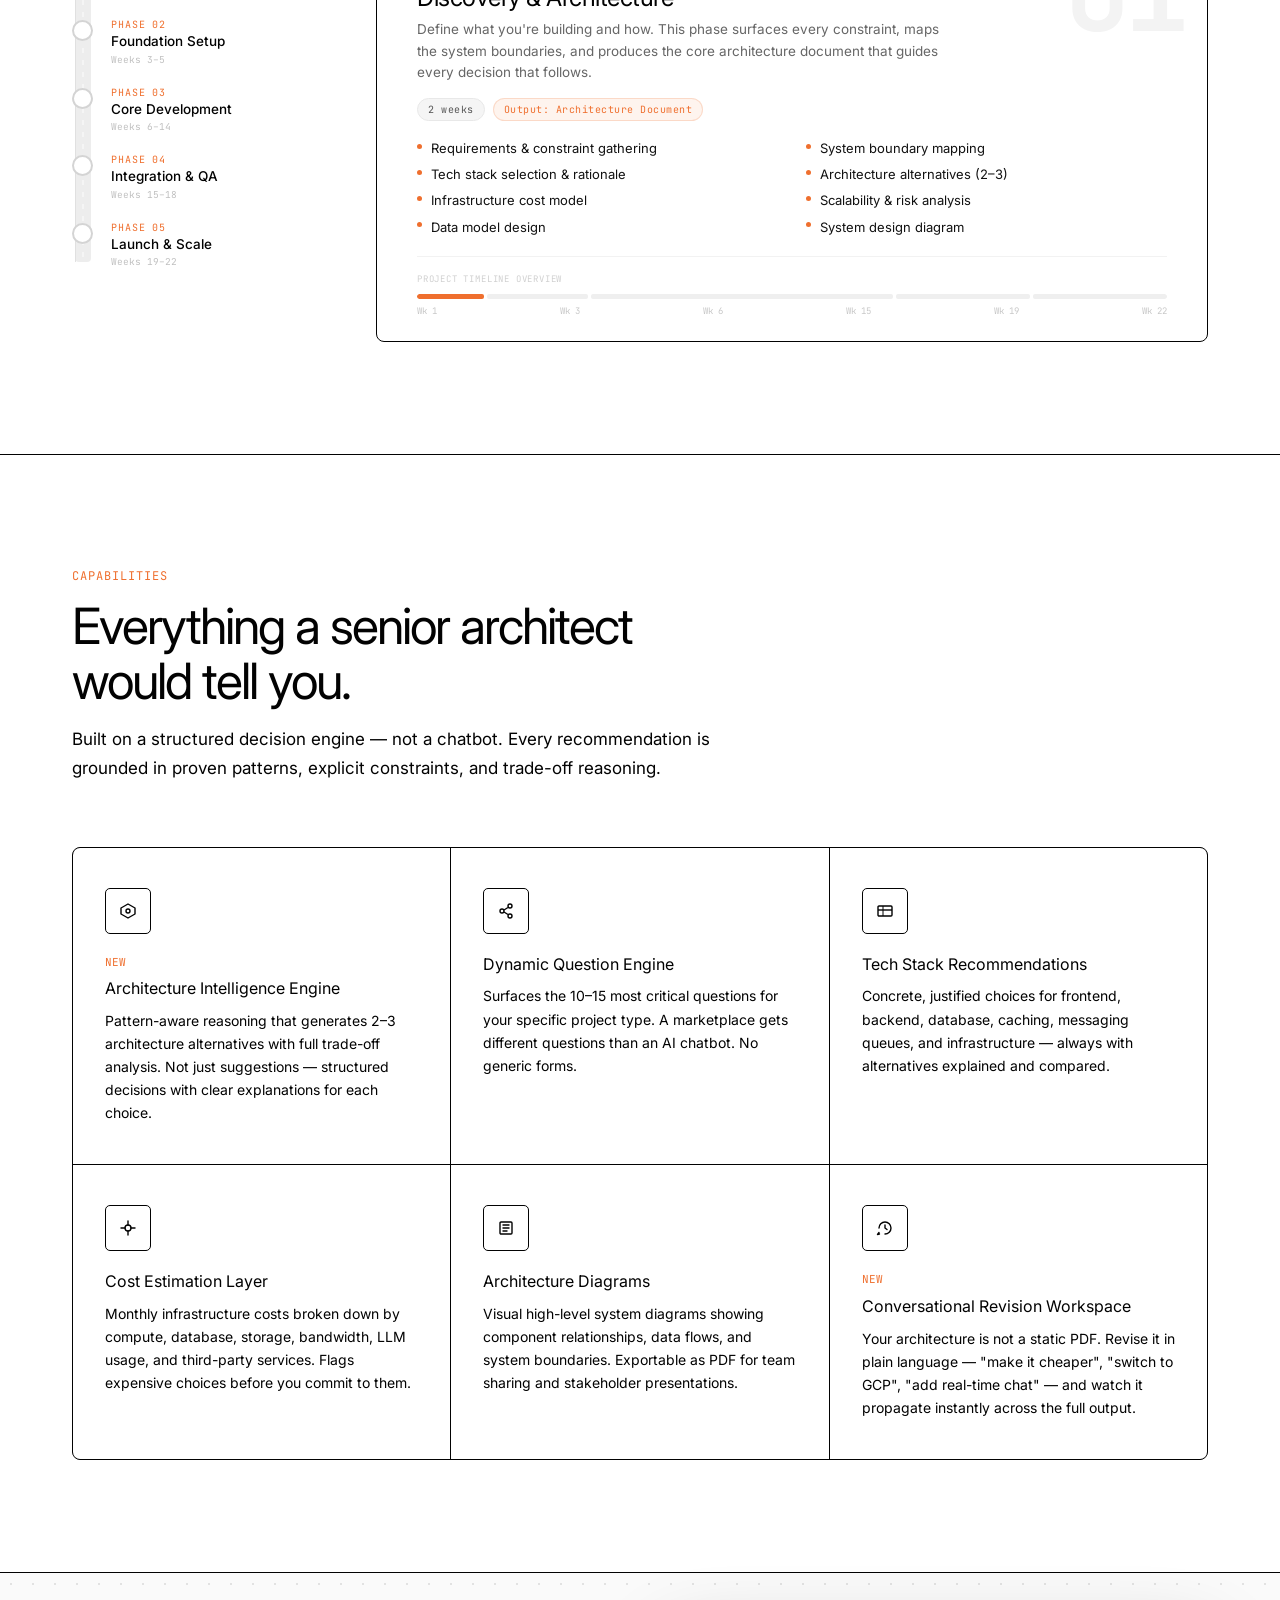
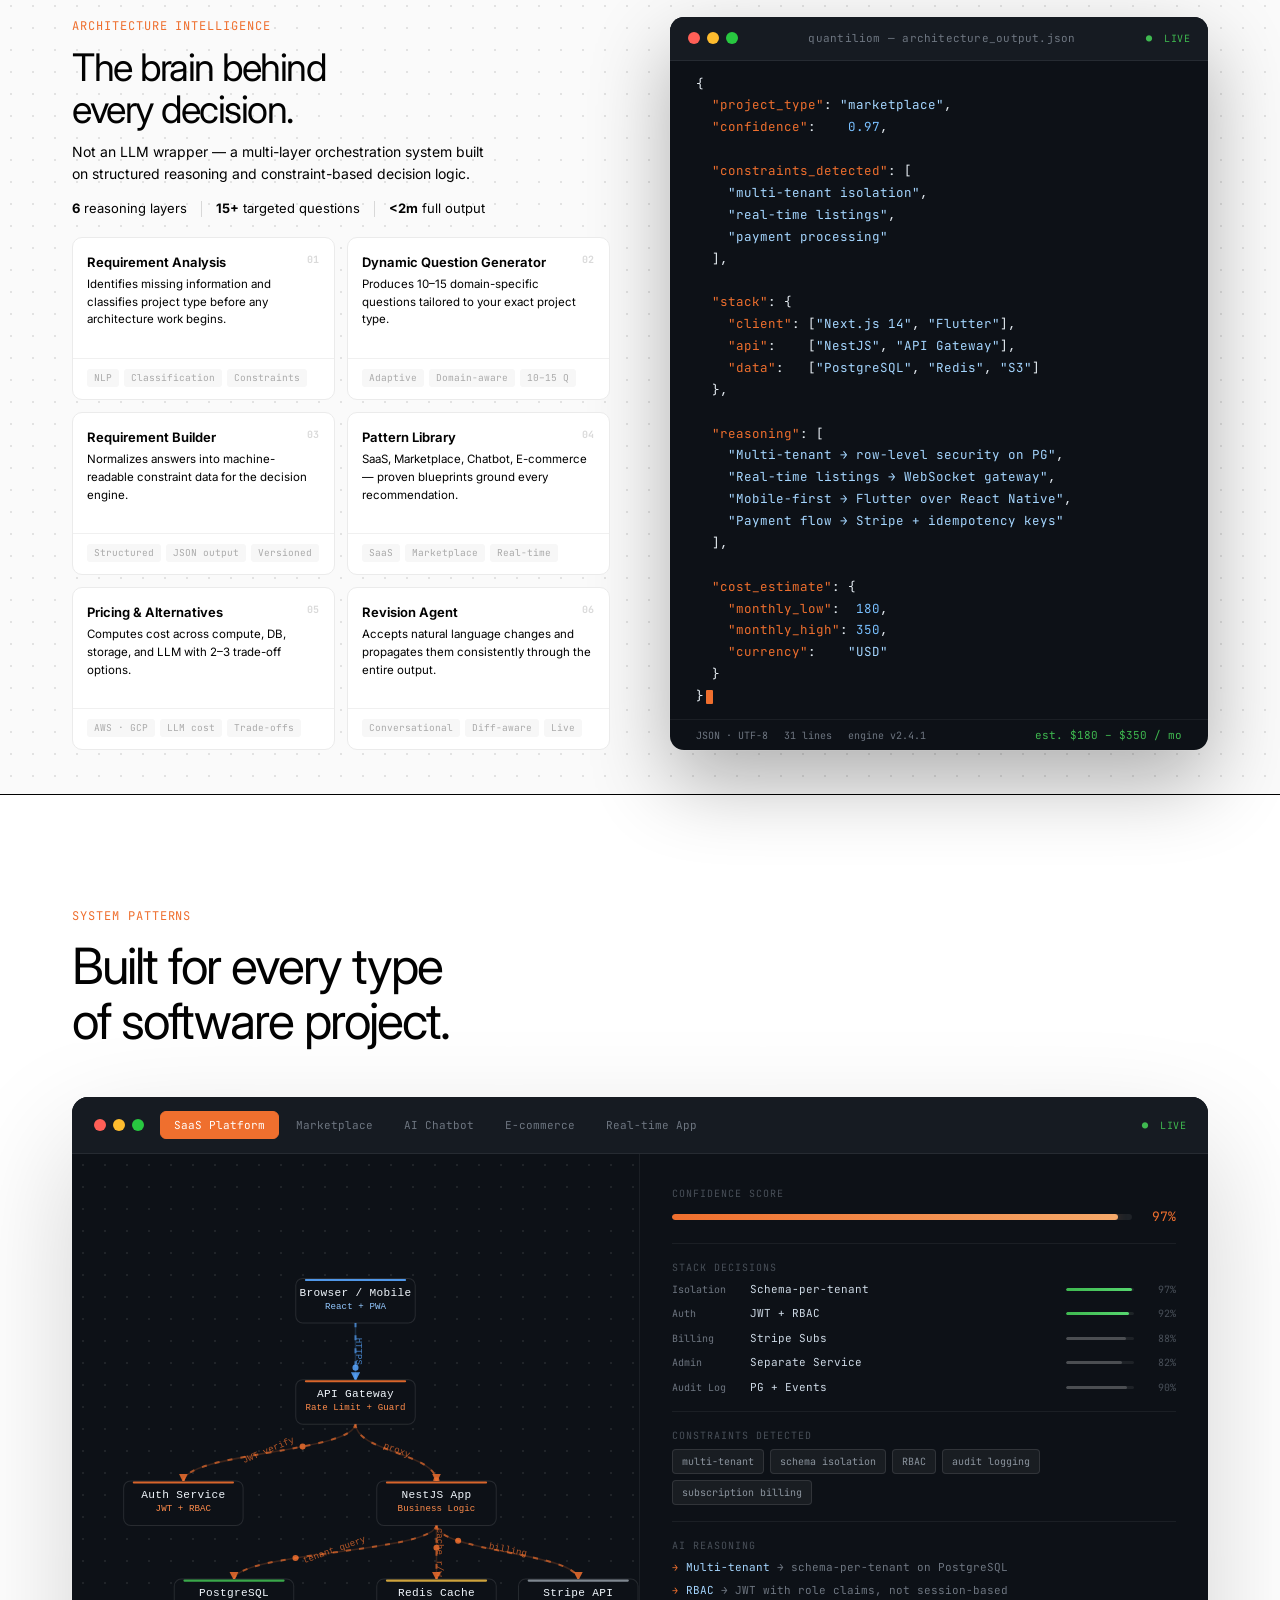
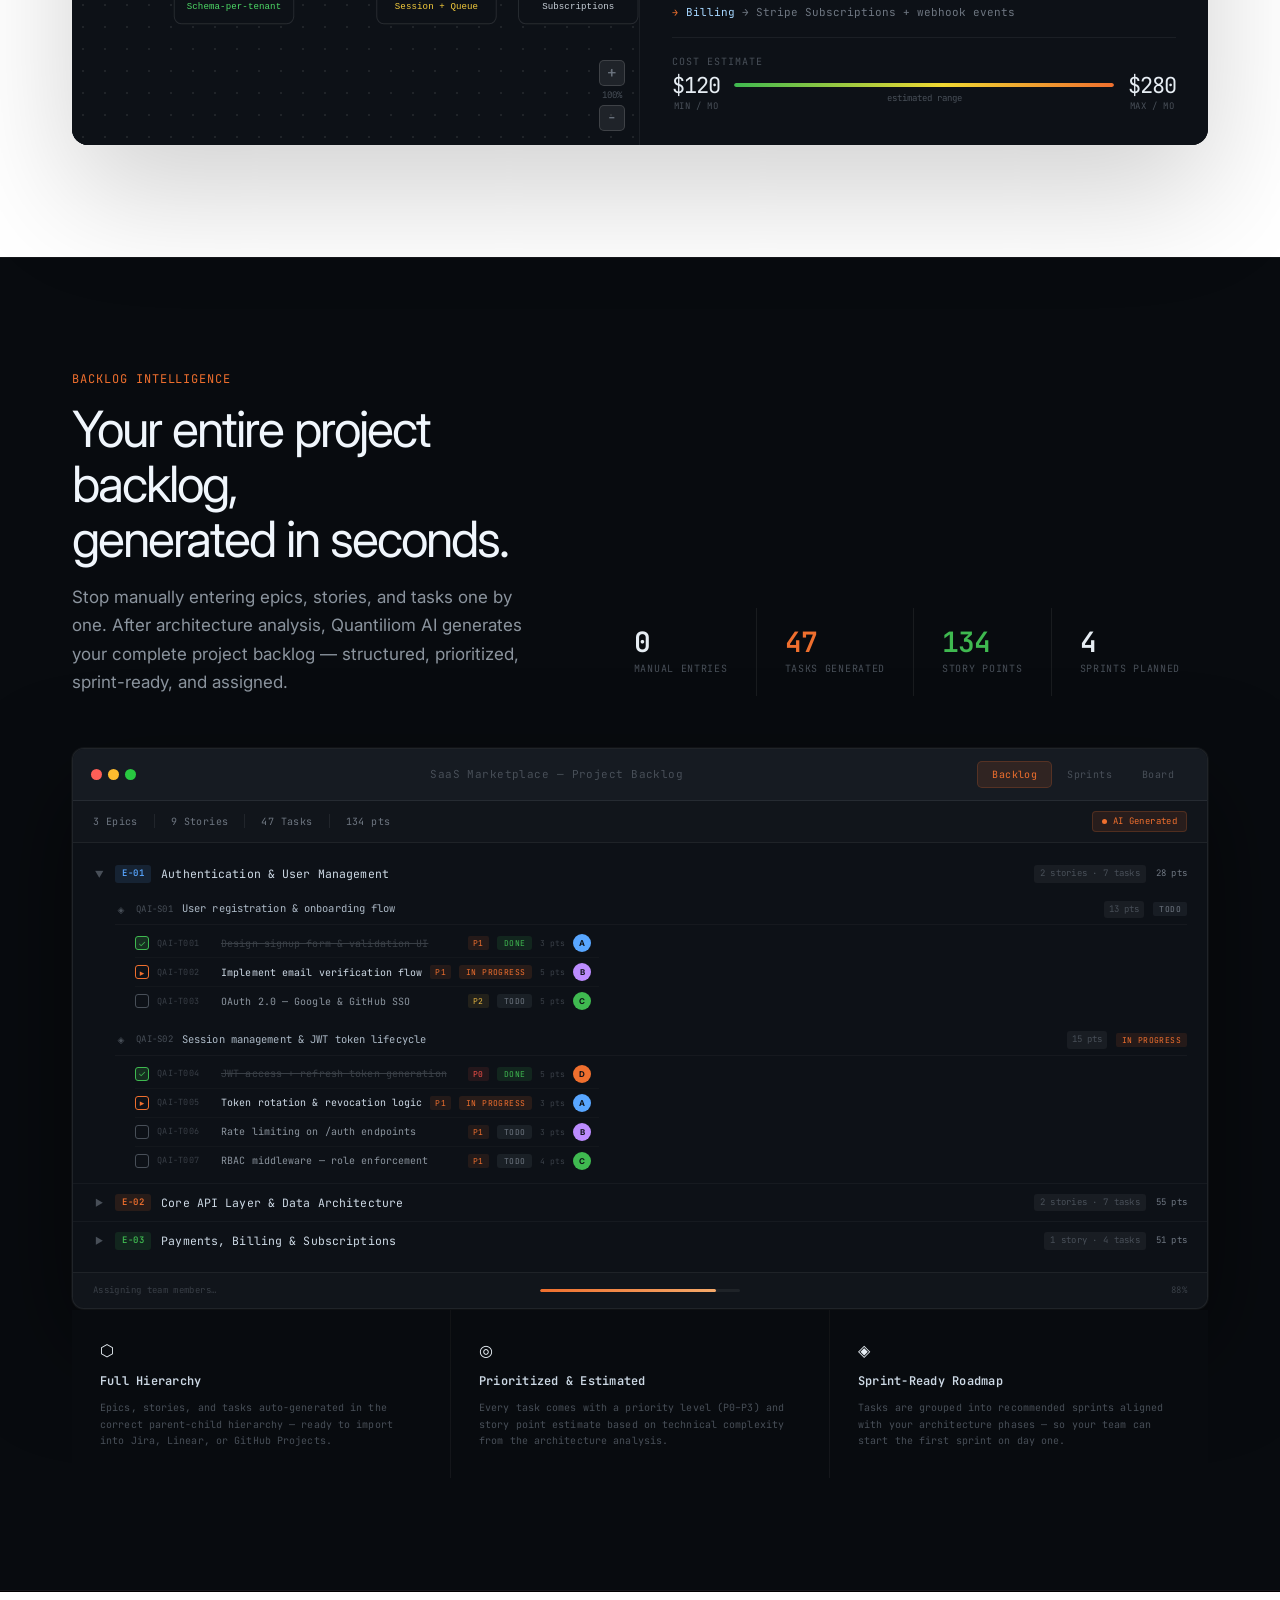
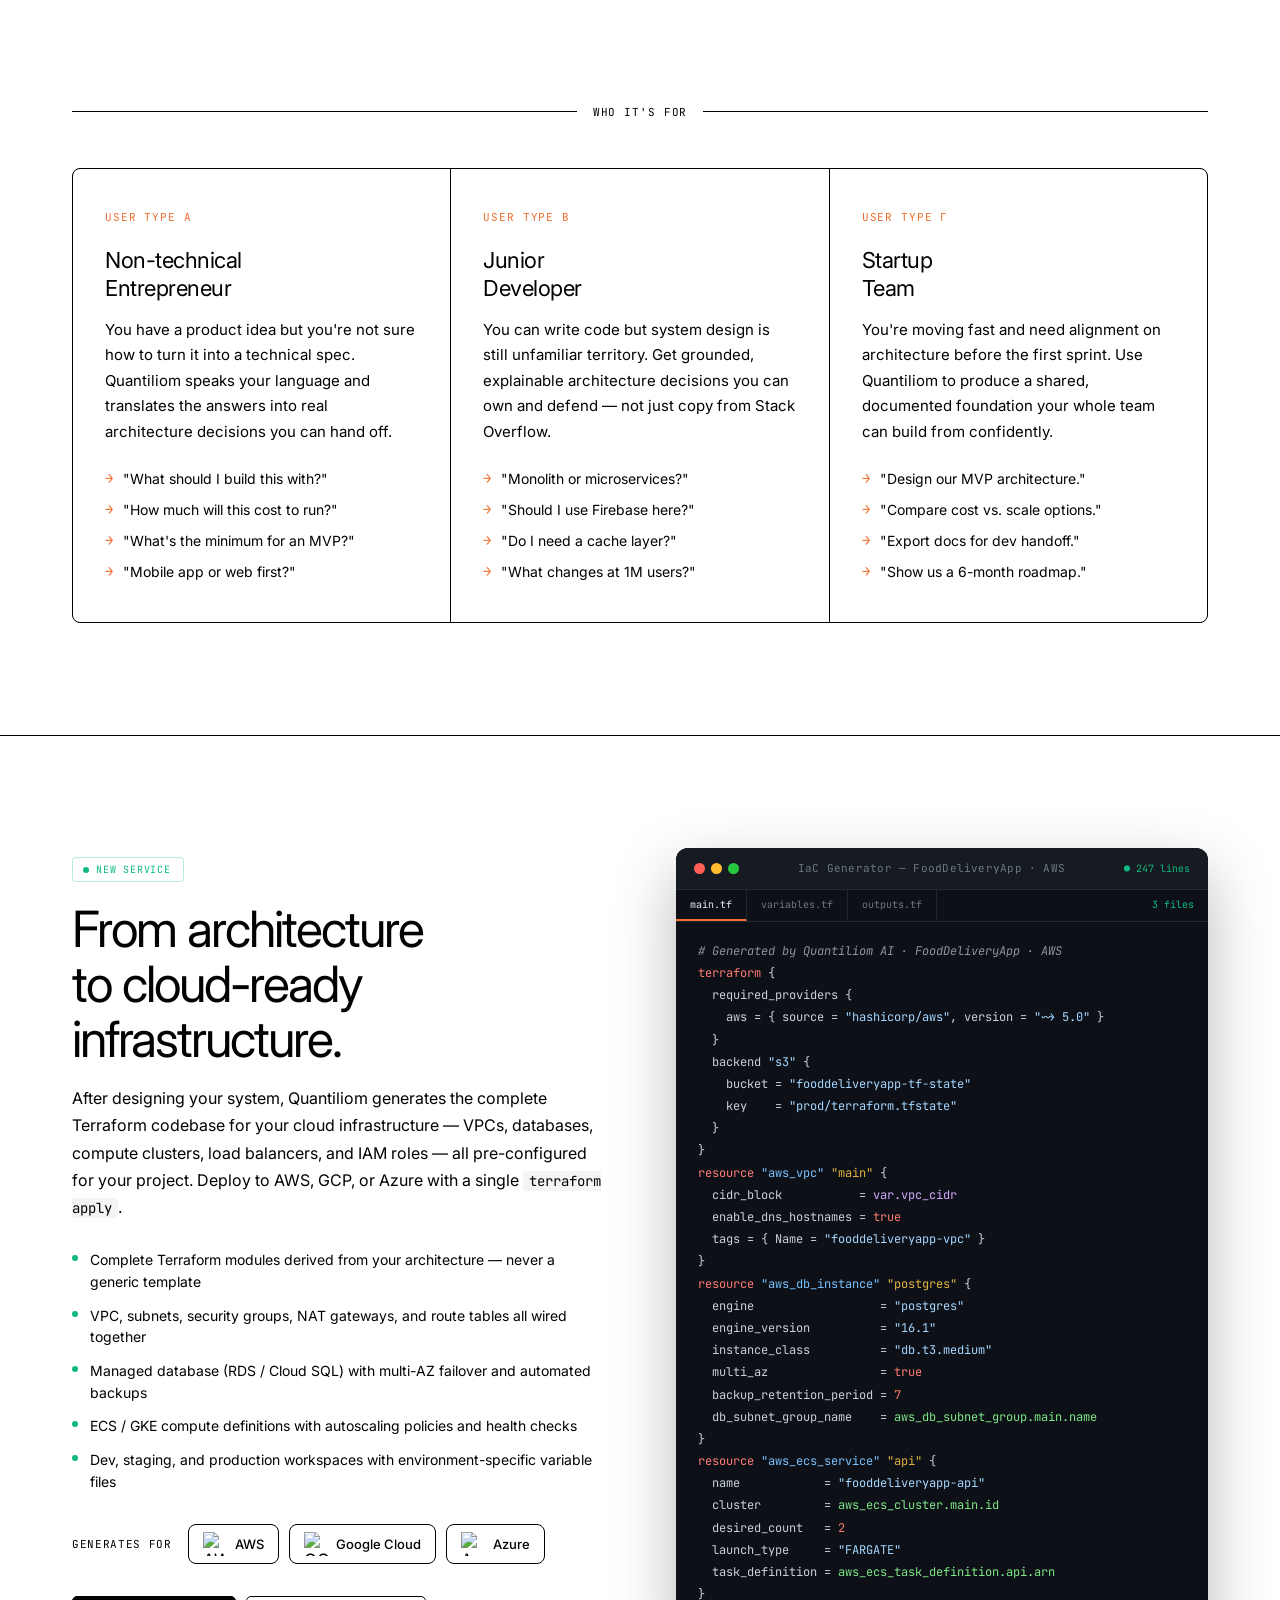
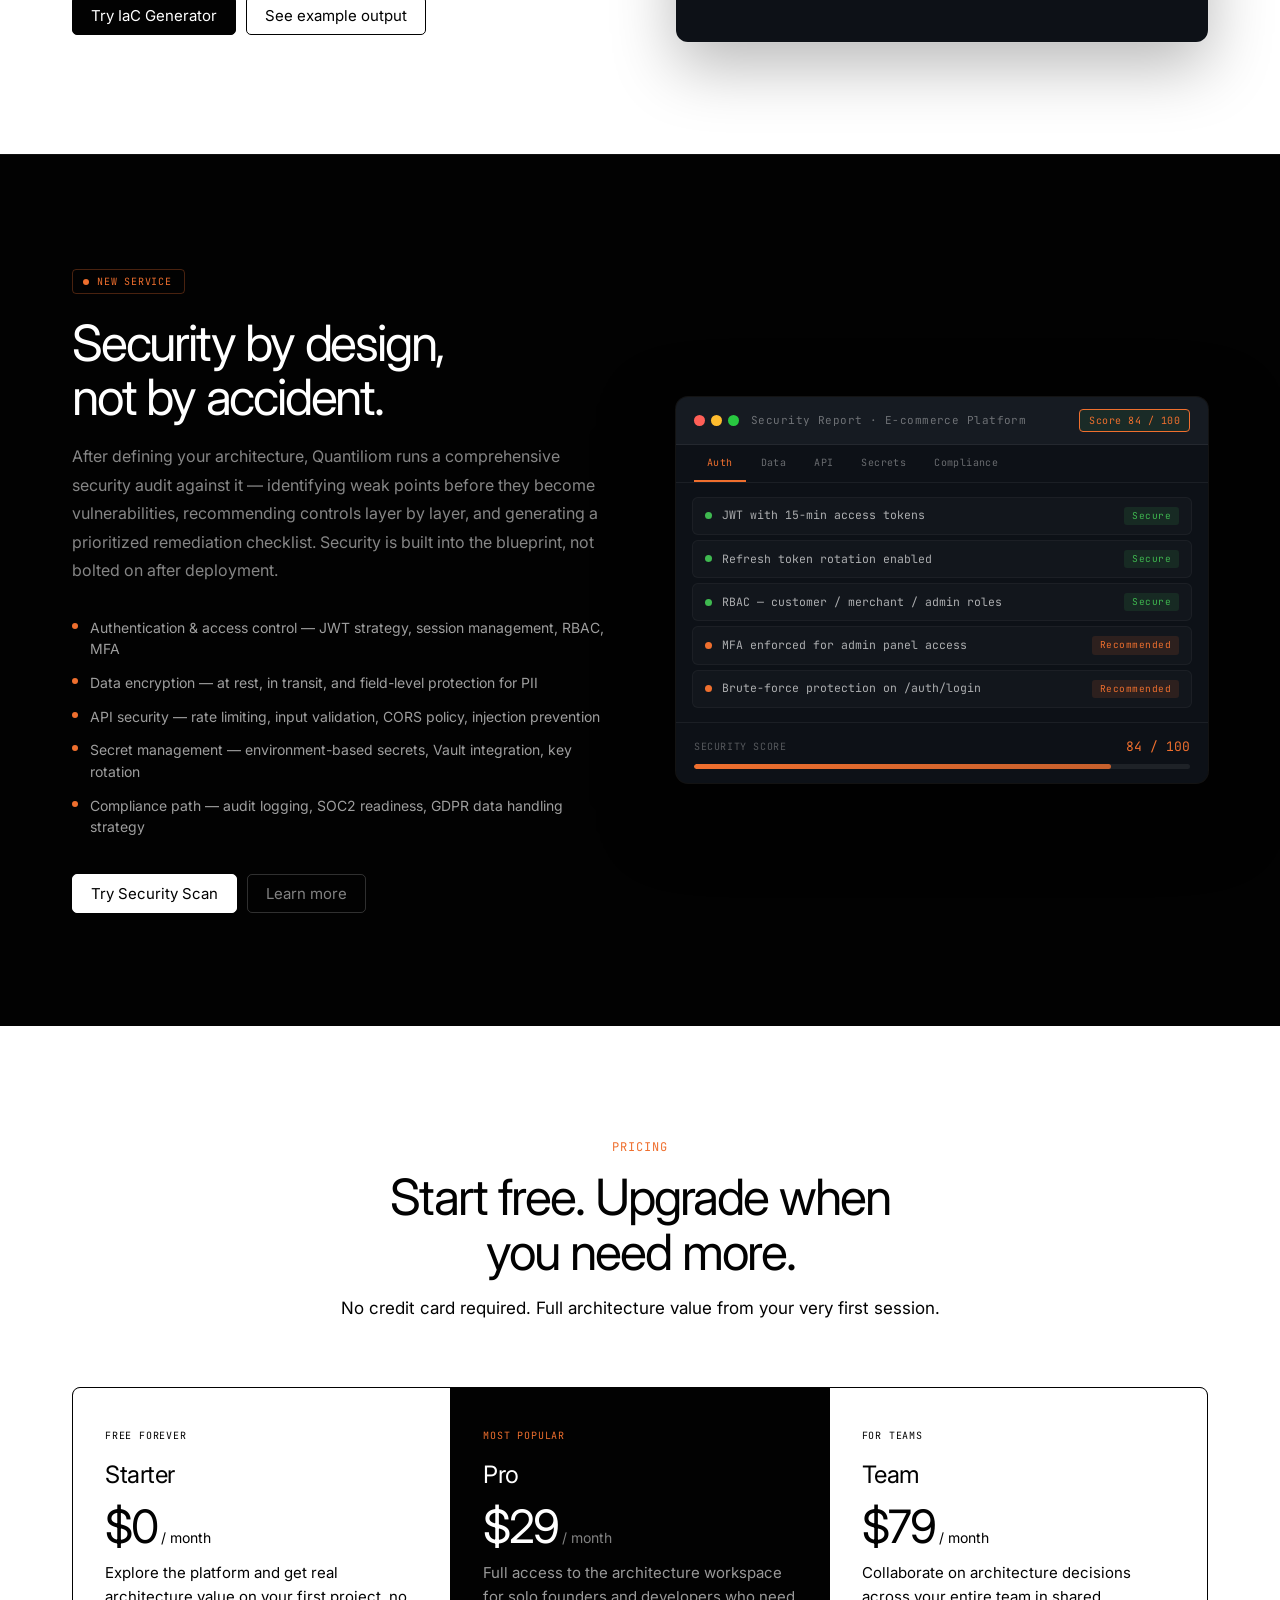
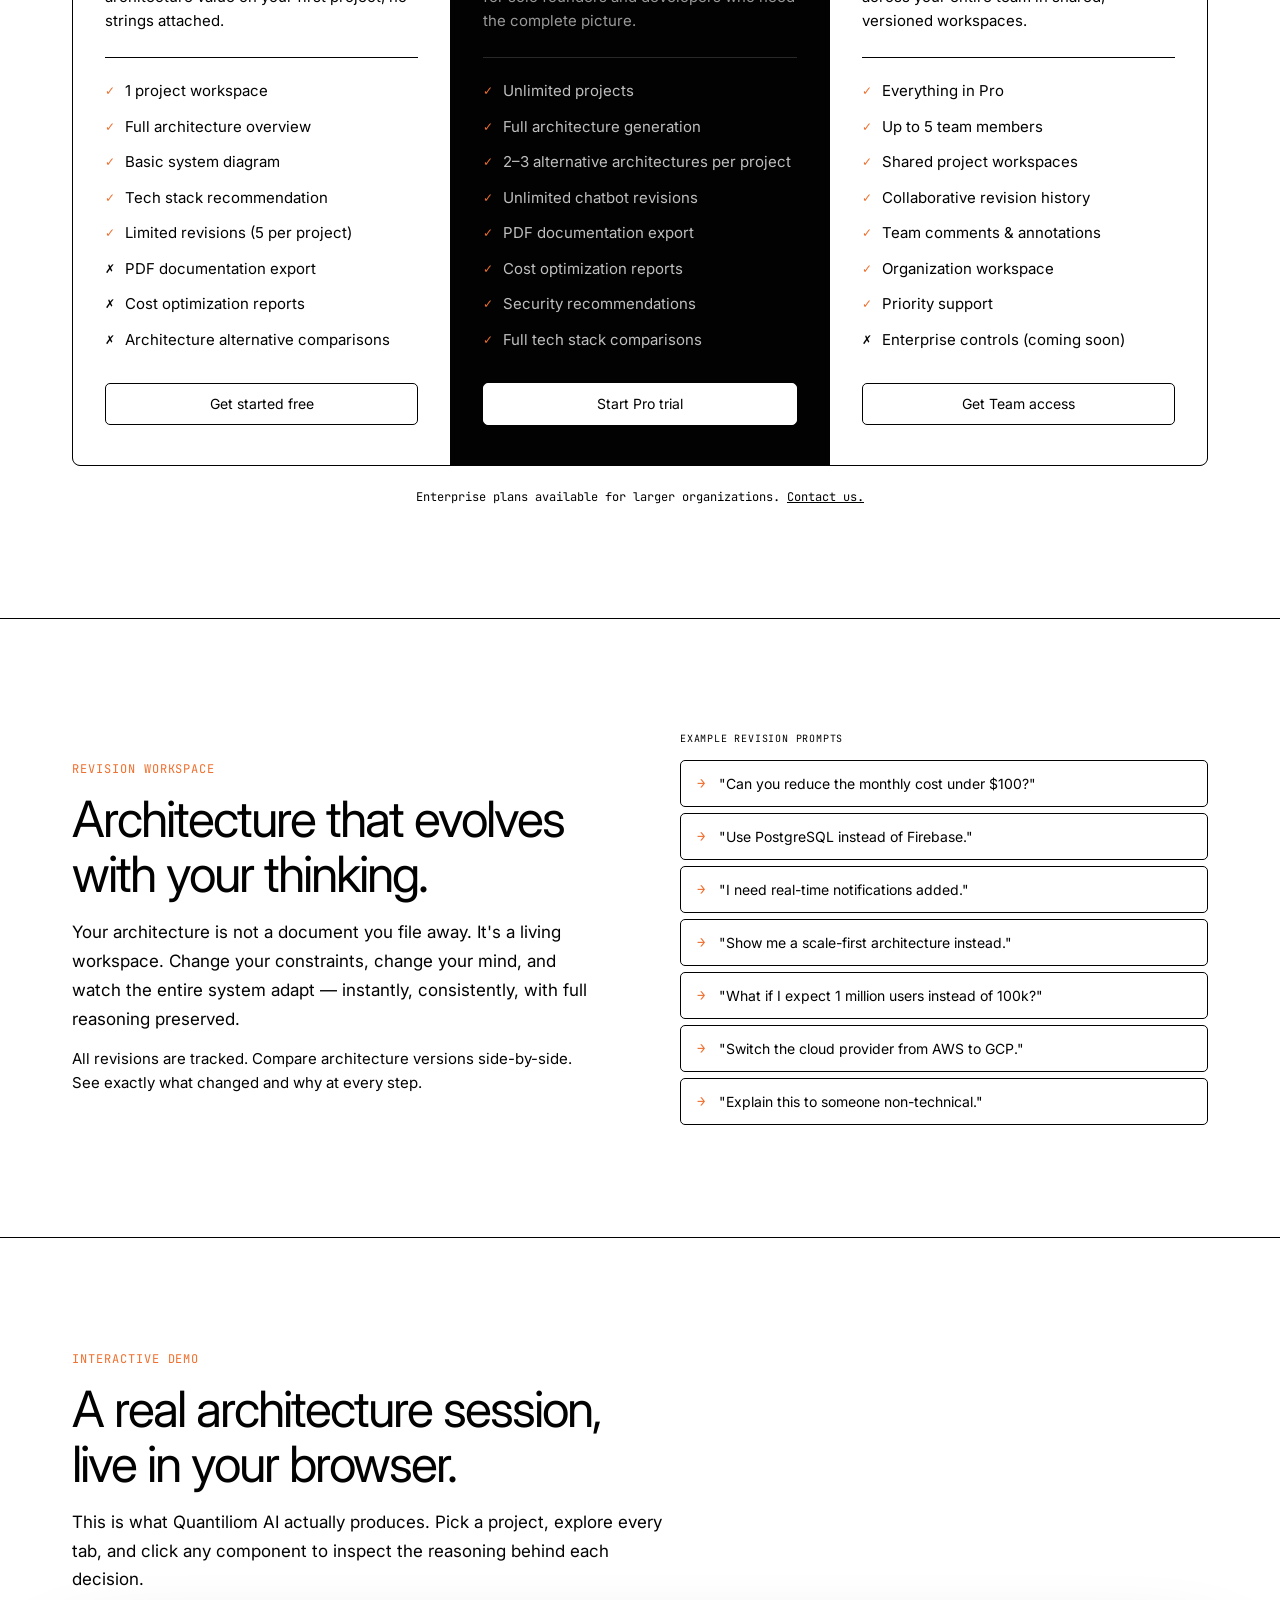
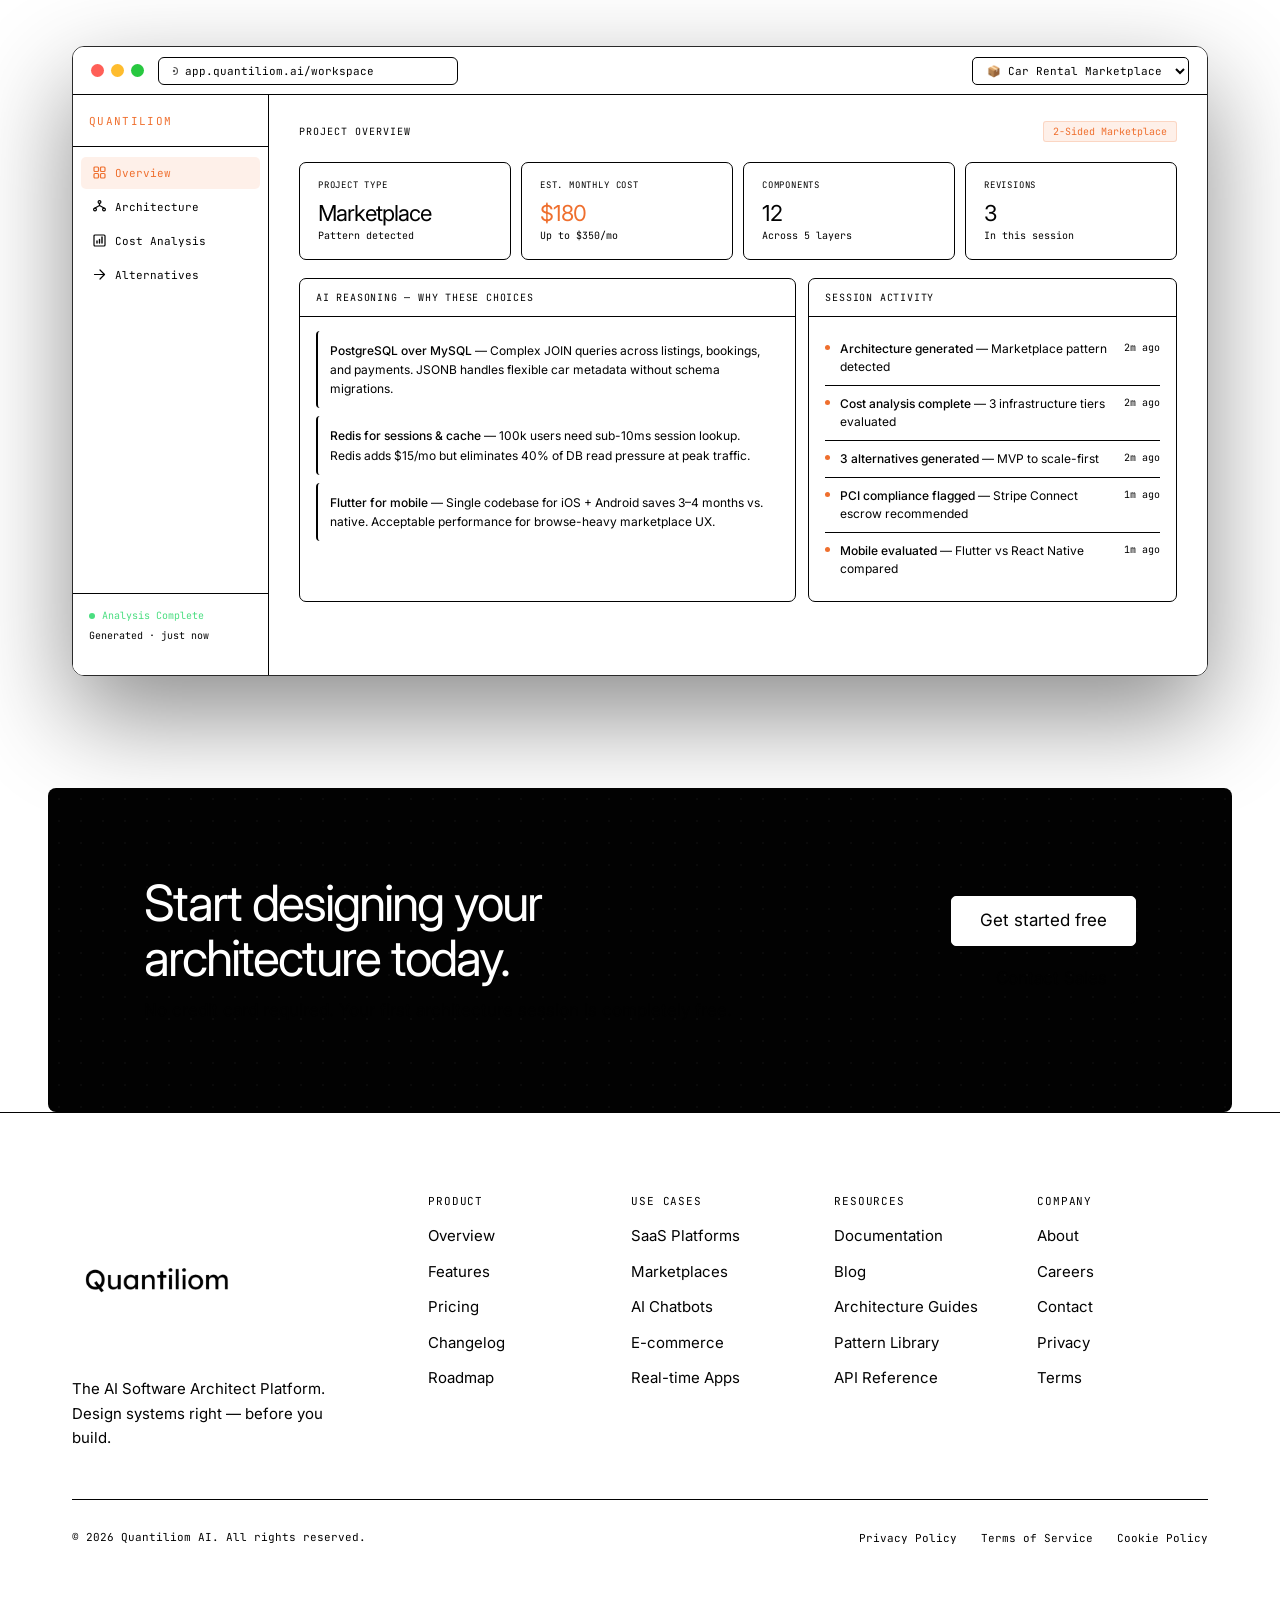
==== commit 3e844e2f: "redesign: replace demo architecture diagram with clean 12-node canvas layout Completely redesign the" ====
--- a/index.html
+++ b/index.html
@@ -5022,7 +5022,7 @@
 const DDATA = {
   marketplace: {
     name:'Car Rental Marketplace', type:'Marketplace', pattern:'2-Sided Marketplace',
-    components:11, revisions:3, costMin:180, costMax:350, generated:'2 min ago',
+    components:12, revisions:3, costMin:180, costMax:350, generated:'2 min ago',
     activity:[
       {t:'<strong>Architecture generated</strong> — Marketplace pattern detected','time':'2m ago'},
       {t:'<strong>Cost analysis complete</strong> — 3 infrastructure tiers evaluated','time':'2m ago'},
@@ -5036,26 +5036,27 @@
       '<strong>Flutter for mobile</strong> — Single codebase for iOS + Android saves 3–4 months vs. native. Acceptable performance for browse-heavy marketplace UX.',
     ],
     layers:[
-      {name:'Client Layer', nodes:[
-        {name:'Next.js Web', type:'Frontend', hi:true, dot:'#60a5fa', why:'SSR improves SEO for listing pages. React ecosystem reduces frontend hiring friction and integrates well with the backend API.',cost:'$0 (Vercel / CDN)',alts:['Nuxt.js','Remix','Vite SPA']},
-        {name:'Flutter Mobile', type:'Mobile', hi:false, dot:'#60a5fa', why:'Shared iOS/Android codebase cuts build time by ~50%. Strong performance for image-heavy listing browsing.',cost:'$0 (open source)',alts:['React Native','Expo','Native iOS+Android']},
+      {name:'Client', nodes:[
+        {name:'Next.js Web', type:'Frontend', hi:true, dot:'#4F46E5', why:'SSR for listing pages dramatically improves SEO. React ecosystem reduces hiring friction. Vercel deployment gives instant preview deploys and global CDN at zero cost.',cost:'$0 (Vercel)',alts:['Nuxt.js','Remix','Vite SPA']},
+        {name:'Mobile App', type:'Mobile', hi:false, dot:'#4F46E5', why:'Shared iOS/Android codebase saves 3–4 months vs native. Performance acceptable for browse-heavy car rental UX. One team owns both platforms.',cost:'$0 (open source)',alts:['Flutter','Expo','Native iOS+Android']},
       ]},
-      {name:'API Layer', nodes:[
-        {name:'API Gateway', type:'Infrastructure', hi:true, dot:'#888', why:'Centralises auth, rate limiting, and request routing. AWS API Gateway removes the need for a custom reverse proxy and handles SSL termination.',cost:'~$3/mo (AWS)',alts:['Nginx','Kong','Traefik']},
-        {name:'Auth Service', type:'Service', hi:false, dot:'#ef6f2e', why:'JWT-based auth with refresh rotation. Separate service allows independent scaling during login spikes at peak booking times.',cost:'~$0 (self-hosted)',alts:['Auth0 ($23/mo)','Clerk','Firebase Auth']},
+      {name:'Platform', nodes:[
+        {name:'API Gateway', type:'Infrastructure', hi:true, dot:'#ef6f2e', why:'Centralises rate limiting, auth, and request routing. SSL termination and canary deployments without touching application code. Single ingress simplifies observability.',cost:'~$5/mo (AWS)',alts:['Nginx','Kong','Traefik']},
+        {name:'Auth Service', type:'Service', hi:false, dot:'#ef6f2e', why:'JWT-based auth with refresh token rotation. Separate service scales independently during login spikes at peak booking periods. RBAC for owner/renter/admin roles.',cost:'~$0 (self-hosted)',alts:['Auth0 ($23/mo)','Clerk','Firebase Auth']},
       ]},
-      {name:'Application Layer', nodes:[
-        {name:'NestJS Backend', type:'Backend', hi:true, dot:'#ef6f2e', why:'TypeScript-first, modular architecture handles marketplace domain complexity cleanly. Decorator-based routing is productive for the team.',cost:'~$30/mo (ECS)',alts:['Express.js','Fastify','Django REST']},
-        {name:'BullMQ Worker', type:'Queue Worker', hi:false, dot:'#ef6f2e', why:'Async processing for booking confirmations, payment webhooks, and email notifications. Prevents blocking the main API thread during traffic spikes.',cost:'~$8/mo',alts:['AWS SQS','RabbitMQ','Inngest']},
+      {name:'Services', nodes:[
+        {name:'Booking Engine', type:'Service', hi:true, dot:'#0ea5e9', why:'Handles reservation creation, conflict detection, pricing application, and booking state transitions. The most complex domain logic — isolated so bugs are contained.',cost:'~$25/mo (ECS)',alts:['Monolith first','Serverless','CQRS pattern']},
+        {name:'Fleet Manager', type:'Service', hi:true, dot:'#0ea5e9', why:'Manages vehicle inventory, GPS location updates, maintenance schedules, and real-time availability windows across the entire rental fleet.',cost:'~$15/mo (ECS)',alts:['Part of booking service','Event-driven','Separate DB per region']},
+        {name:'Search Service', type:'Service', hi:false, dot:'#0ea5e9', why:'Geo-spatial search for available cars by location, date range, and vehicle class. Elasticsearch handles complex filter combinations at sub-50ms latency.',cost:'~$20/mo',alts:['PostgreSQL FTS','Algolia ($35+/mo)','Typesense']},
       ]},
-      {name:'Data Layer', nodes:[
-        {name:'PostgreSQL', type:'Primary Database', hi:true, dot:'#a78bfa', why:'Complex relational queries across users, listings, bookings, and payments. JSONB handles flexible car listing metadata without schema migrations.',cost:'~$45/mo (RDS)',alts:['MySQL','CockroachDB','PlanetScale']},
-        {name:'Redis', type:'Cache & Sessions', hi:false, dot:'#888', why:'Session store, API response caching, and real-time availability checks. Reduces DB read load by ~40% at peak.',cost:'~$15/mo (ElastiCache)',alts:['Memcached','DynamoDB Sessions','KeyDB']},
-        {name:'S3 + CloudFront', type:'Object Storage', hi:false, dot:'#4ade80', why:'Car listing photos and user uploads. CloudFront CDN reduces latency for global users browsing listings.',cost:'~$12/mo',alts:['Cloudflare R2','GCS','Azure Blob']},
+      {name:'Data', nodes:[
+        {name:'PostgreSQL', type:'Primary Database', hi:true, dot:'#10b981', why:'Complex relational queries across users, listings, bookings, and payments. JSONB handles flexible car metadata. ACID guarantees are critical for all financial transaction records.',cost:'~$45/mo (RDS)',alts:['MySQL','CockroachDB','PlanetScale']},
+        {name:'Redis Cache', type:'Cache', hi:false, dot:'#10b981', why:'Session store, API response caching, and real-time vehicle availability. Reduces primary DB read load by ~40% at peak. Also backs the async job queue.',cost:'~$15/mo (ElastiCache)',alts:['Memcached','DynamoDB DAX','KeyDB']},
+        {name:'S3 Storage', type:'Object Storage', hi:false, dot:'#10b981', why:'Car listing photos, driver licence uploads, and PDF booking receipts. Direct-upload pattern keeps all file bandwidth off the API server.',cost:'~$12/mo',alts:['Cloudflare R2','GCS','Azure Blob']},
       ]},
-      {name:'External Services', nodes:[
-        {name:'Stripe Connect', type:'Payments', hi:false, dot:'#4ade80', why:'Marketplace-specific payment splitting between platform and car owners. Handles escrow, managed payouts, and dispute resolution natively.',cost:'2.9% + $0.30/txn',alts:['Braintree','Adyen','PayPal Braintree']},
-        {name:'SendGrid', type:'Email', hi:false, dot:'#4ade80', why:'Transactional emails for bookings, payment receipts, and reminders. 100/day free tier covers early stage; scales linearly.',cost:'$0–$20/mo',alts:['Postmark','AWS SES','Resend']},
+      {name:'External', nodes:[
+        {name:'Stripe', type:'Payments', hi:false, dot:'#8b5cf6', why:'Marketplace payment splitting between platform and car owners. Handles escrow, managed payouts, and dispute resolution natively. PCI compliance fully handled by Stripe.',cost:'2.9% + $0.30/txn',alts:['Braintree','Adyen','PayPal']},
+        {name:'SendGrid', type:'Email', hi:false, dot:'#8b5cf6', why:'Transactional emails for booking confirmations, payment receipts, and rental reminders. Delivery tracking creates a compliance audit trail for financial communications.',cost:'$0–$20/mo',alts:['Postmark','AWS SES','Resend']},
       ]},
     ],
     costs:[
@@ -5238,6 +5239,8 @@
 }
 
 function _buildArchSVG(data) {
+  if(data.layers && data.layers.length >= 5) return _buildComplexArchSVG(data);
+  // fallback simple renderer for saas/ai projects
   const W=644, BH=74, BG=14, TM=10, NH=42;
   const nl=data.layers.length;
   const SH=TM+nl*(BH+BG)-BG+10;
@@ -5251,20 +5254,17 @@
   const CL=['HTTPS / REST','Route + Auth','DB Queries','Payments / Email'];
   let o=`<svg viewBox="0 0 ${W} ${SH}" xmlns="http://www.w3.org/2000/svg" id="archSVG" style="width:100%;display:block;"><defs><marker id="ah" markerWidth="8" markerHeight="6" refX="7" refY="3" orient="auto"><path d="M0,0.5 L7,3 L0,5.5" fill="none" stroke="#cbd5e1" stroke-width="1.3"/></marker></defs>`;
   const bandYs=data.layers.map((_,li)=>TM+li*(BH+BG));
-  // bands
   data.layers.forEach((layer,li)=>{
     const by=bandYs[li],ls=LS[li%5];
     o+=`<rect x="6" y="${by}" width="${W-12}" height="${BH}" rx="8" fill="${ls.f}" stroke="${ls.s}" stroke-width="1"/>`;
     o+=`<text x="18" y="${by+14}" font-family="'JetBrains Mono',monospace" font-size="8.5" fill="${ls.t}" letter-spacing="0.12em">${layer.name.toUpperCase()}</text>`;
   });
-  // arrows between bands
   data.layers.forEach((_,li)=>{
     if(li>=nl-1)return;
     const y1=bandYs[li]+BH+2,y2=bandYs[li+1]-3,cx=W/2,lbl=CL[li]||'';
     o+=`<line x1="${cx}" y1="${y1}" x2="${cx}" y2="${y2}" stroke="#d1d5db" stroke-width="1.5" marker-end="url(#ah)"/>`;
     if(lbl)o+=`<text x="${cx+7}" y="${y1+9}" font-family="'JetBrains Mono',monospace" font-size="8" fill="#d1d5db">${lbl}</text>`;
   });
-  // nodes
   data.layers.forEach((layer,li)=>{
     const by=bandYs[li],n=layer.nodes.length;
     const nw=Math.min(186,Math.floor((W-40)/n)-14);
@@ -5285,6 +5285,128 @@
     });
   });
   o+=`</svg>`;return o;
+}
+
+function _buildComplexArchSVG(data) {
+  const W=680, H=490;
+  // ── Layout constants ─────────────────────────────
+  // Nodes: [li, ni, x, y, w, h, accentColor, label, sub, hi]
+  const NODES=[
+    [0,0, 115,20, 175,48, '#4F46E5','Next.js Web',   'Next.js · Vercel · SSR',    true ],
+    [0,1, 390,20, 175,48, '#4F46E5','Mobile App',    'React Native · iOS & Android',false],
+    [1,0, 115,110,175,54, '#ef6f2e','API Gateway',   'Rate Limit · Routing · TLS', true ],
+    [1,1, 390,116,175,46, '#ef6f2e','Auth Service',  'JWT · OAuth2 · RBAC',       false],
+    [2,0,  48,206,168,46, '#0ea5e9','Booking Engine','Reservations · ACID',        true ],
+    [2,1, 256,206,168,46, '#0ea5e9','Fleet Manager', 'Inventory · GPS',            true ],
+    [2,2, 464,206,168,46, '#0ea5e9','Search Service','Elastic · Geo · Real-time', false],
+    [3,0,  48,300,168,46, '#10b981','PostgreSQL',    'Primary DB · ACID · JSONB',  true ],
+    [3,1, 256,300,168,46, '#10b981','Redis Cache',   'Cache · Sessions · Queue',  false],
+    [3,2, 464,300,168,46, '#10b981','S3 Storage',    'Files · Images · Receipts', false],
+    [4,0, 115,394,175,46, '#8b5cf6','Stripe',        'Payments · Escrow · PCI',   false],
+    [4,1, 390,394,175,46, '#8b5cf6','SendGrid',      'Email · Notifications',     false],
+  ];
+  // Connections: [path, color, dashed]
+  const EDGES=[
+    ['M 202,68 C 202,89 202,89 202,110',      '#4F46E5',false], // Web → API GW (straight)
+    ['M 477,68 C 477,89 202,89 202,110',      '#4F46E5',false], // Mobile → API GW (curve)
+    ['M 290,137 C 330,137 330,139 390,139',   '#ef6f2e',false], // API GW → Auth (horizontal)
+    ['M 202,164 C 202,185 132,185 132,206',   '#ef6f2e',false], // API GW → Booking
+    ['M 202,164 C 202,185 340,185 340,206',   '#ef6f2e',false], // API GW → Fleet
+    ['M 202,164 C 202,185 548,185 548,206',   '#ef6f2e',false], // API GW → Search
+    ['M 132,252 C 132,276 132,276 132,300',   '#0ea5e9',false], // Booking → PostgreSQL (straight)
+    ['M 340,252 C 340,276 340,276 340,300',   '#0ea5e9',false], // Fleet → Redis (straight)
+    ['M 548,252 C 548,276 548,276 548,300',   '#0ea5e9',false], // Search → S3 (straight)
+    ['M 340,252 C 340,276 132,276 132,300',   '#0ea5e9',true ], // Fleet → PostgreSQL (dashed)
+    ['M 132,346 C 132,370 202,370 202,394',   '#8b5cf6',false], // PostgreSQL → Stripe
+    ['M 340,346 C 340,370 477,370 477,394',   '#8b5cf6',false], // Redis → SendGrid
+  ];
+  // Particle animations: [path, fill, dur, begin]
+  const PARTS=[
+    {d:'M 202,68 C 202,89 202,89 202,110',    f:'#4F46E5',dur:'1.3s',b:'0s'  },
+    {d:'M 477,68 C 477,89 202,89 202,110',    f:'#4F46E5',dur:'1.8s',b:'0.5s'},
+    {d:'M 202,164 C 202,185 132,185 132,206', f:'#ef6f2e',dur:'1.5s',b:'0.2s'},
+    {d:'M 202,164 C 202,185 340,185 340,206', f:'#ef6f2e',dur:'1.5s',b:'0.8s'},
+    {d:'M 132,252 C 132,276 132,276 132,300', f:'#0ea5e9',dur:'1.2s',b:'0s'  },
+    {d:'M 340,252 C 340,276 340,276 340,300', f:'#0ea5e9',dur:'1.2s',b:'0.4s'},
+    {d:'M 132,346 C 132,370 202,370 202,394', f:'#8b5cf6',dur:'1.4s',b:'0.3s'},
+    {d:'M 340,346 C 340,370 477,370 477,394', f:'#8b5cf6',dur:'1.4s',b:'0.9s'},
+  ];
+  // Zone labels: [y-center, label, color]
+  const ZLABELS=[
+    [44,  'CLIENT',   '#4F46E5'],
+    [137, 'PLATFORM', '#ef6f2e'],
+    [229, 'SERVICES', '#0ea5e9'],
+    [323, 'DATA',     '#10b981'],
+    [417, 'EXTERNAL', '#8b5cf6'],
+  ];
+  function hx(c){return[parseInt(c.slice(1,3),16),parseInt(c.slice(3,5),16),parseInt(c.slice(5,7),16)];}
+  let s=`<svg viewBox="0 0 ${W} ${H}" xmlns="http://www.w3.org/2000/svg" id="archSVG" style="width:100%;display:block;">`;
+  // ── Defs ─────────────────────────────────────────
+  s+=`<defs>
+    <pattern id="acvp" x="0" y="0" width="22" height="22" patternUnits="userSpaceOnUse"><circle cx="11" cy="11" r="0.75" fill="rgba(0,0,0,0.055)"/></pattern>
+    <marker id="acvah" markerWidth="6" markerHeight="5" refX="5.5" refY="2.5" orient="auto"><path d="M0,0.5 L5.5,2.5 L0,4.5" fill="none" stroke="#c0c0c8" stroke-width="1.1"/></marker>
+    <filter id="acvgl" x="-60%" y="-60%" width="220%" height="220%"><feGaussianBlur in="SourceGraphic" stdDeviation="2.5" result="b"/><feMerge><feMergeNode in="b"/><feMergeNode in="SourceGraphic"/></feMerge></filter>
+    <filter id="acvsh" x="-30%" y="-30%" width="160%" height="160%"><feDropShadow dx="0" dy="3" stdDeviation="7" flood-color="rgba(0,0,0,0.07)"/></filter>`;
+  PARTS.forEach((p,i)=>{s+=`<path id="acvp${i}" d="${p.d}" fill="none"/>`;});
+  s+=`</defs>`;
+  // ── Canvas ───────────────────────────────────────
+  s+=`<rect width="${W}" height="${H}" rx="0" fill="#f5f7fb"/>`;
+  s+=`<rect width="${W}" height="${H}" fill="url(#acvp)"/>`;
+  // Subtle separator lines between layers
+  [88,194,288,382].forEach(y=>{
+    s+=`<line x1="8" y1="${y}" x2="${W-8}" y2="${y}" stroke="#e4e6ed" stroke-width="1" stroke-dasharray="4 6"/>`;
+  });
+  // Zone labels on left
+  ZLABELS.forEach(([cy,lbl,col])=>{
+    const [r,g,b]=hx(col);
+    s+=`<text x="7" y="${cy+4}" font-family="'JetBrains Mono',monospace" font-size="6.5" fill="rgba(${r},${g},${b},0.55)" letter-spacing="0.14em" font-weight="700">${lbl}</text>`;
+  });
+  // ── Connections ──────────────────────────────────
+  // Glow (wide + very transparent)
+  EDGES.forEach(([d,col])=>{const[r,g,b]=hx(col);s+=`<path d="${d}" stroke="rgba(${r},${g},${b},0.09)" stroke-width="9" fill="none"/>`;});
+  // Lines
+  EDGES.forEach(([d,col,dsh])=>{const[r,g,b]=hx(col);s+=`<path d="${d}" stroke="rgba(${r},${g},${b},0.52)" stroke-width="1.5" fill="none"${dsh?' stroke-dasharray="5 3" opacity="0.6"':''} marker-end="url(#acvah)"/>`;});
+  // ── Particles ────────────────────────────────────
+  PARTS.forEach((p,i)=>{
+    const d2=(parseFloat(p.dur)*0.5)+'s';
+    s+=`<circle r="3" fill="${p.f}" filter="url(#acvgl)"><animateMotion dur="${p.dur}" repeatCount="indefinite" begin="${p.b}"><mpath href="#acvp${i}"/></animateMotion></circle>`;
+    s+=`<circle r="3" fill="${p.f}" filter="url(#acvgl)" opacity="0.45"><animateMotion dur="${p.dur}" repeatCount="indefinite" begin="${d2}"><mpath href="#acvp${i}"/></animateMotion></circle>`;
+  });
+  // ── Nodes ────────────────────────────────────────
+  NODES.forEach(([li,ni,nx,ny,nw,nh,dot,lbl,sub,hi])=>{
+    const isHub=hi&&li<=1;
+    const borderC=hi?dot:'#e2e8f0', borderW=hi?'1.8':'1';
+    const textC=hi?dot:'#111827';
+    const cy=ny+nh/2;
+    s+=`<g class="arch-svg-node" data-li="${li}" data-ni="${ni}" style="cursor:pointer;">`;
+    s+=`<rect class="arch-svg-rect" x="${nx}" y="${ny}" width="${nw}" height="${nh}" rx="8" fill="#ffffff" stroke="${borderC}" stroke-width="${borderW}" filter="url(#acvsh)"/>`;
+    // Colored top accent stripe
+    s+=`<rect x="${nx}" y="${ny}" width="${nw}" height="3.5" rx="3" fill="${dot}"/>`;
+    s+=`<rect x="${nx}" y="${ny+1.8}" width="${nw}" height="1.7" fill="${dot}"/>`;
+    // Node indicator dot (hub nodes pulse)
+    if(isHub){
+      s+=`<circle cx="${nx+20}" cy="${cy}" r="6" fill="${dot}" opacity="0.85"><animate attributeName="r" values="6;8;6" dur="1.7s" repeatCount="indefinite"/><animate attributeName="opacity" values="0.85;0.25;0.85" dur="1.7s" repeatCount="indefinite"/></circle>`;
+    } else {
+      s+=`<circle cx="${nx+20}" cy="${cy}" r="5" fill="${dot}" opacity="0.82"/>`;
+    }
+    // Label
+    s+=`<text x="${nx+36}" y="${cy-3}" font-family="'JetBrains Mono',monospace" font-size="11.5" font-weight="700" fill="${textC}">${lbl}</text>`;
+    // Sub-label
+    s+=`<text x="${nx+36}" y="${cy+12}" font-family="'JetBrains Mono',monospace" font-size="8.5" fill="#9ca3af">${sub}</text>`;
+    s+=`</g>`;
+  });
+  // ── Status bar ───────────────────────────────────
+  s+=`<rect x="0" y="${H-34}" width="${W}" height="34" fill="rgba(238,240,247,0.97)"/>`;
+  s+=`<rect x="0" y="${H-34}" width="${W}" height="1" fill="rgba(0,0,0,0.06)"/>`;
+  s+=`<rect x="10" y="${H-24}" width="78" height="14" rx="3" fill="rgba(16,185,129,0.09)" stroke="rgba(16,185,129,0.3)" stroke-width="1"/>`;
+  s+=`<text x="49" y="${H-13}" font-family="'JetBrains Mono',monospace" font-size="7.5" text-anchor="middle" fill="#10b981">${NODES.length} services</text>`;
+  s+=`<rect x="96" y="${H-24}" width="90" height="14" rx="3" fill="rgba(14,165,233,0.09)" stroke="rgba(14,165,233,0.3)" stroke-width="1"/>`;
+  s+=`<text x="141" y="${H-13}" font-family="'JetBrains Mono',monospace" font-size="7.5" text-anchor="middle" fill="#0ea5e9">${EDGES.length} connections</text>`;
+  s+=`<rect x="194" y="${H-24}" width="60" height="14" rx="3" fill="rgba(239,111,46,0.09)" stroke="rgba(239,111,46,0.3)" stroke-width="1"/>`;
+  s+=`<text x="224" y="${H-13}" font-family="'JetBrains Mono',monospace" font-size="7.5" text-anchor="middle" fill="#ef6f2e">5 layers</text>`;
+  s+=`<text x="${W-10}" y="${H-13}" font-family="'JetBrains Mono',monospace" font-size="7.5" text-anchor="end" fill="rgba(0,0,0,0.2)">quantiliom.ai</text>`;
+  s+=`</svg>`;
+  return s;
 }
 
 function _demoArchitecture(d) {
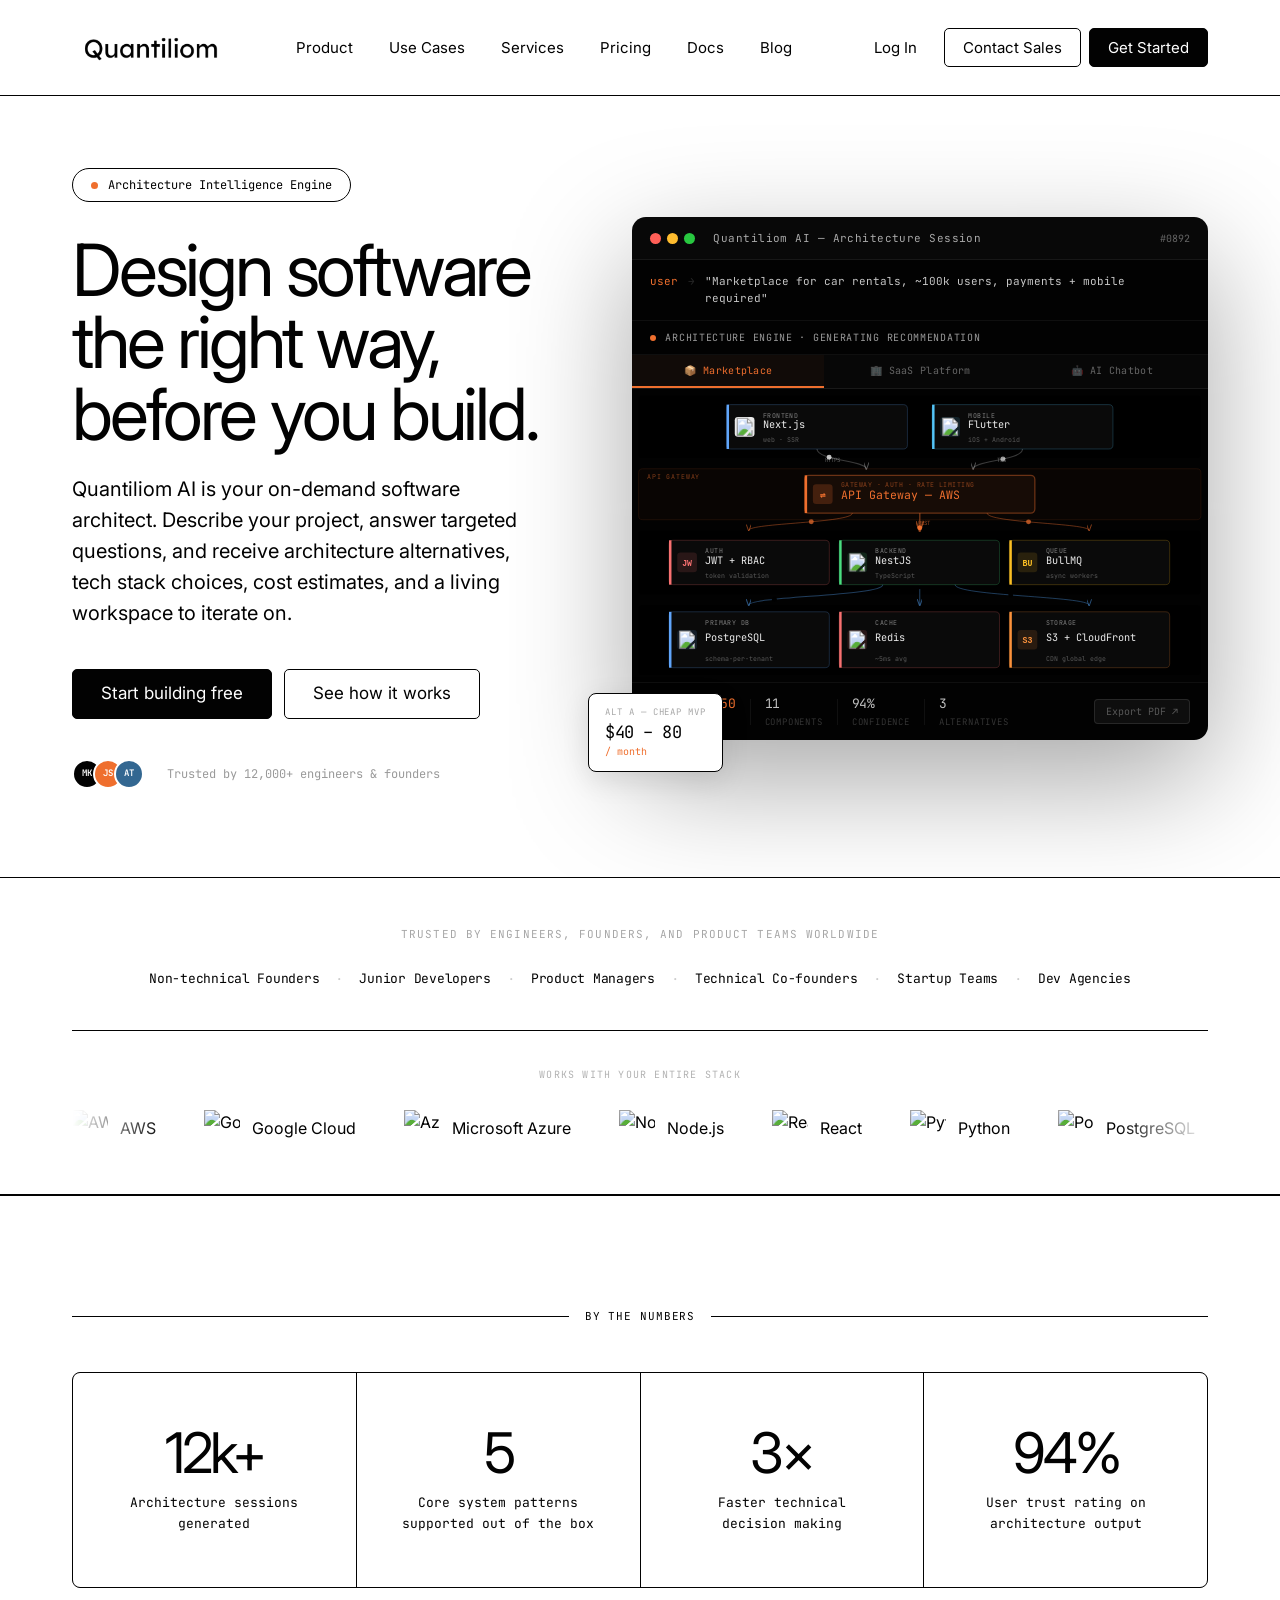
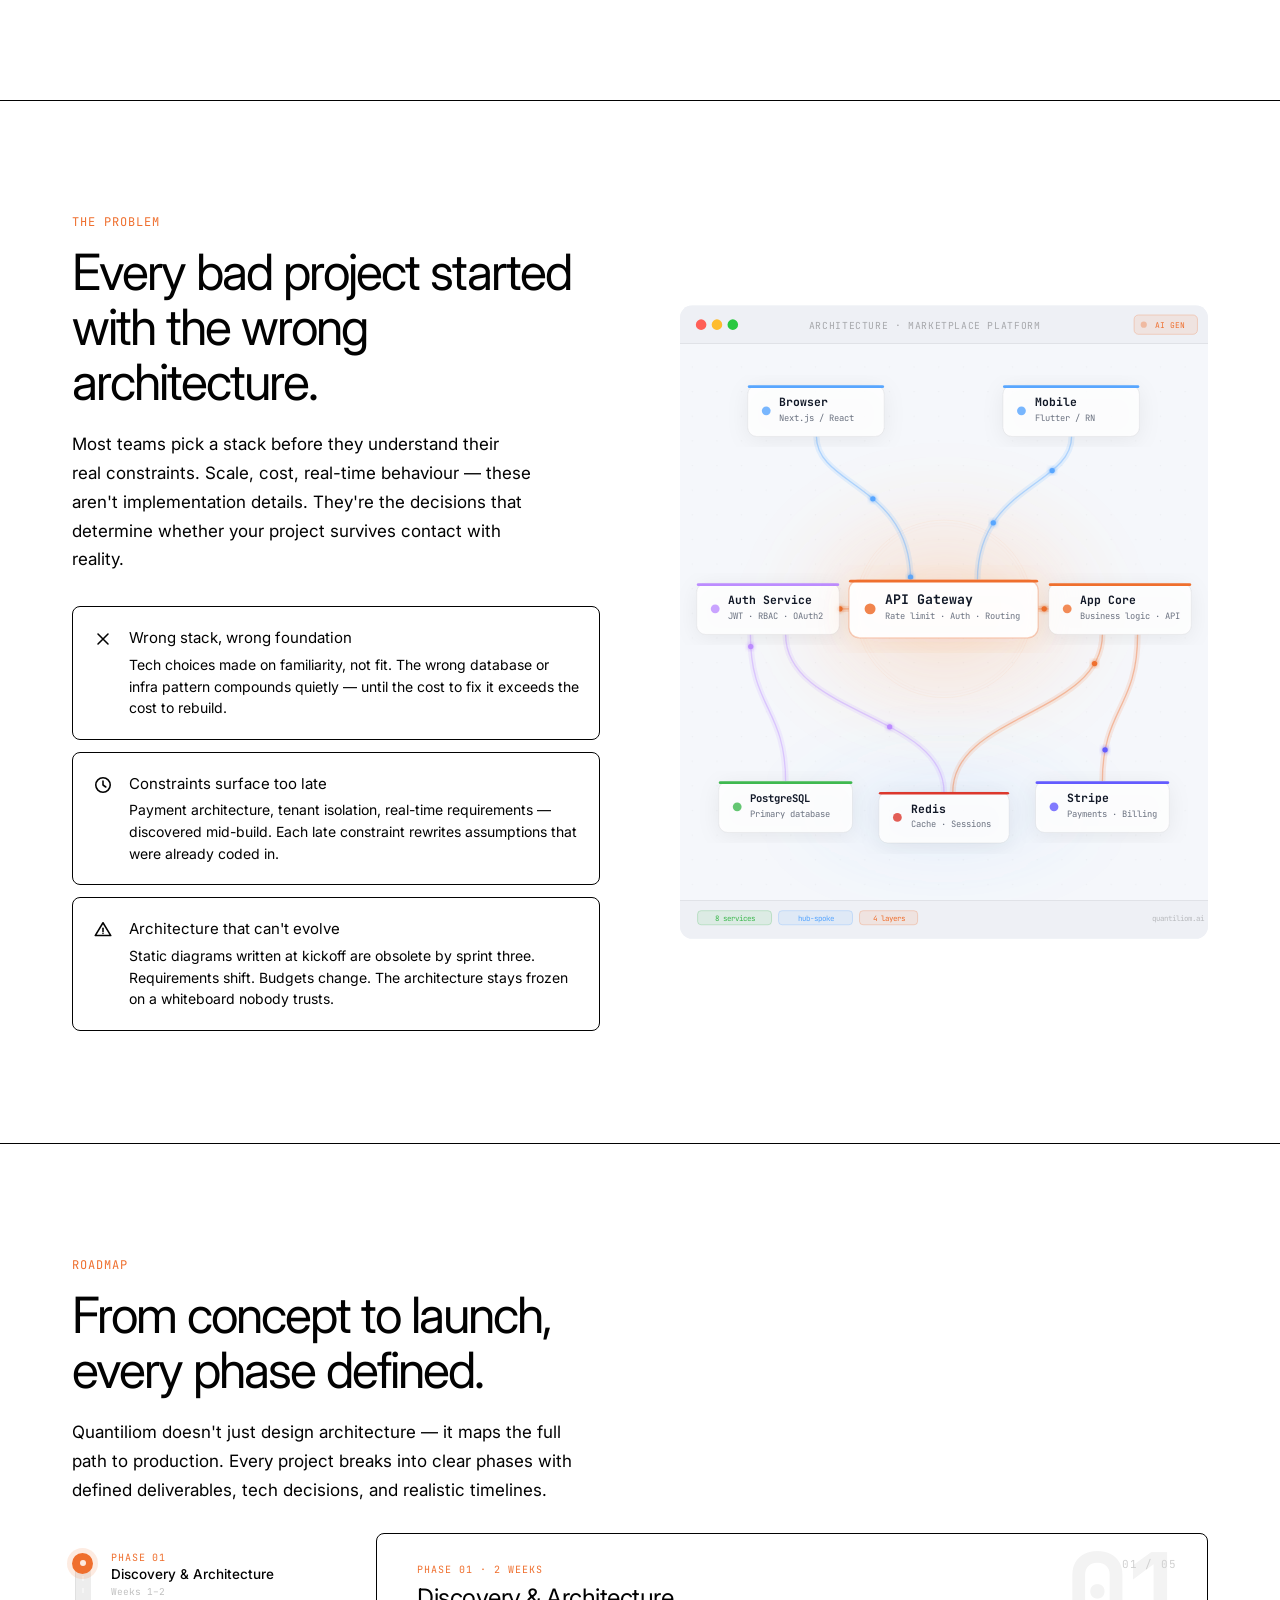
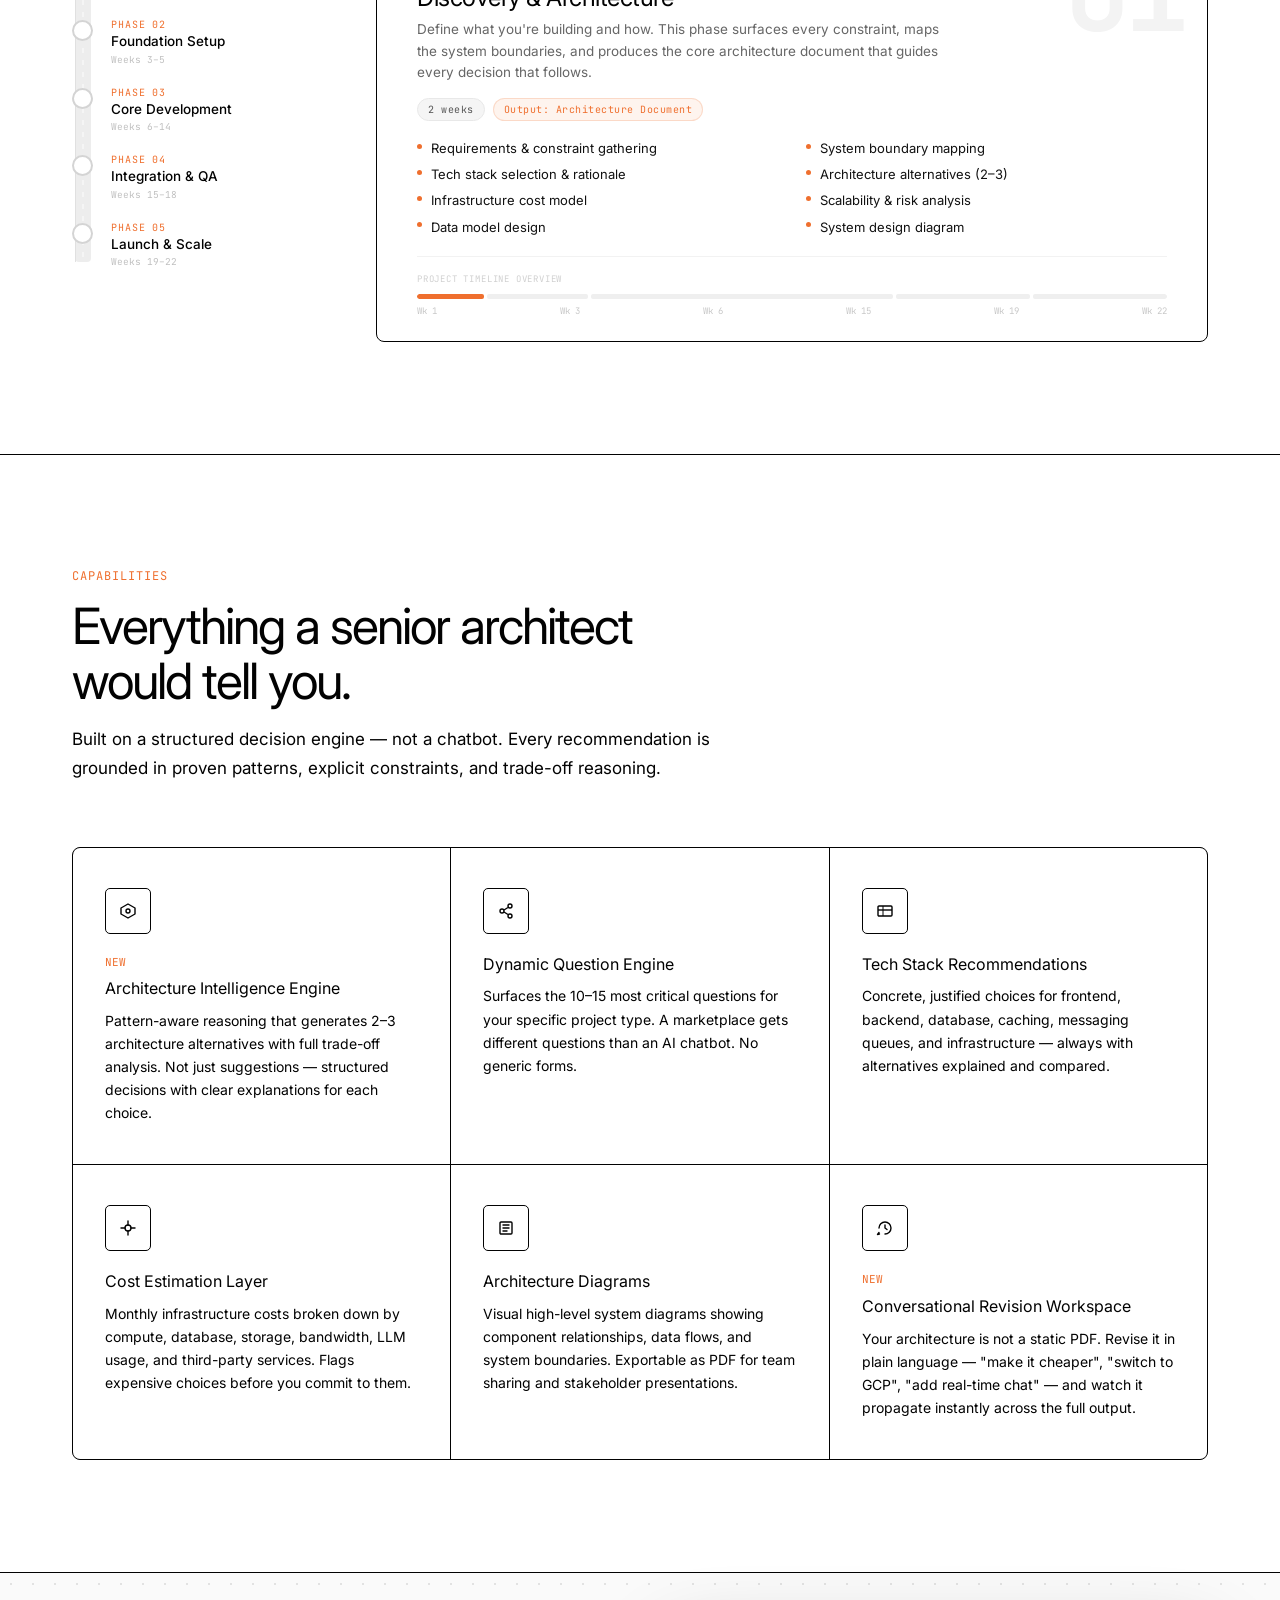
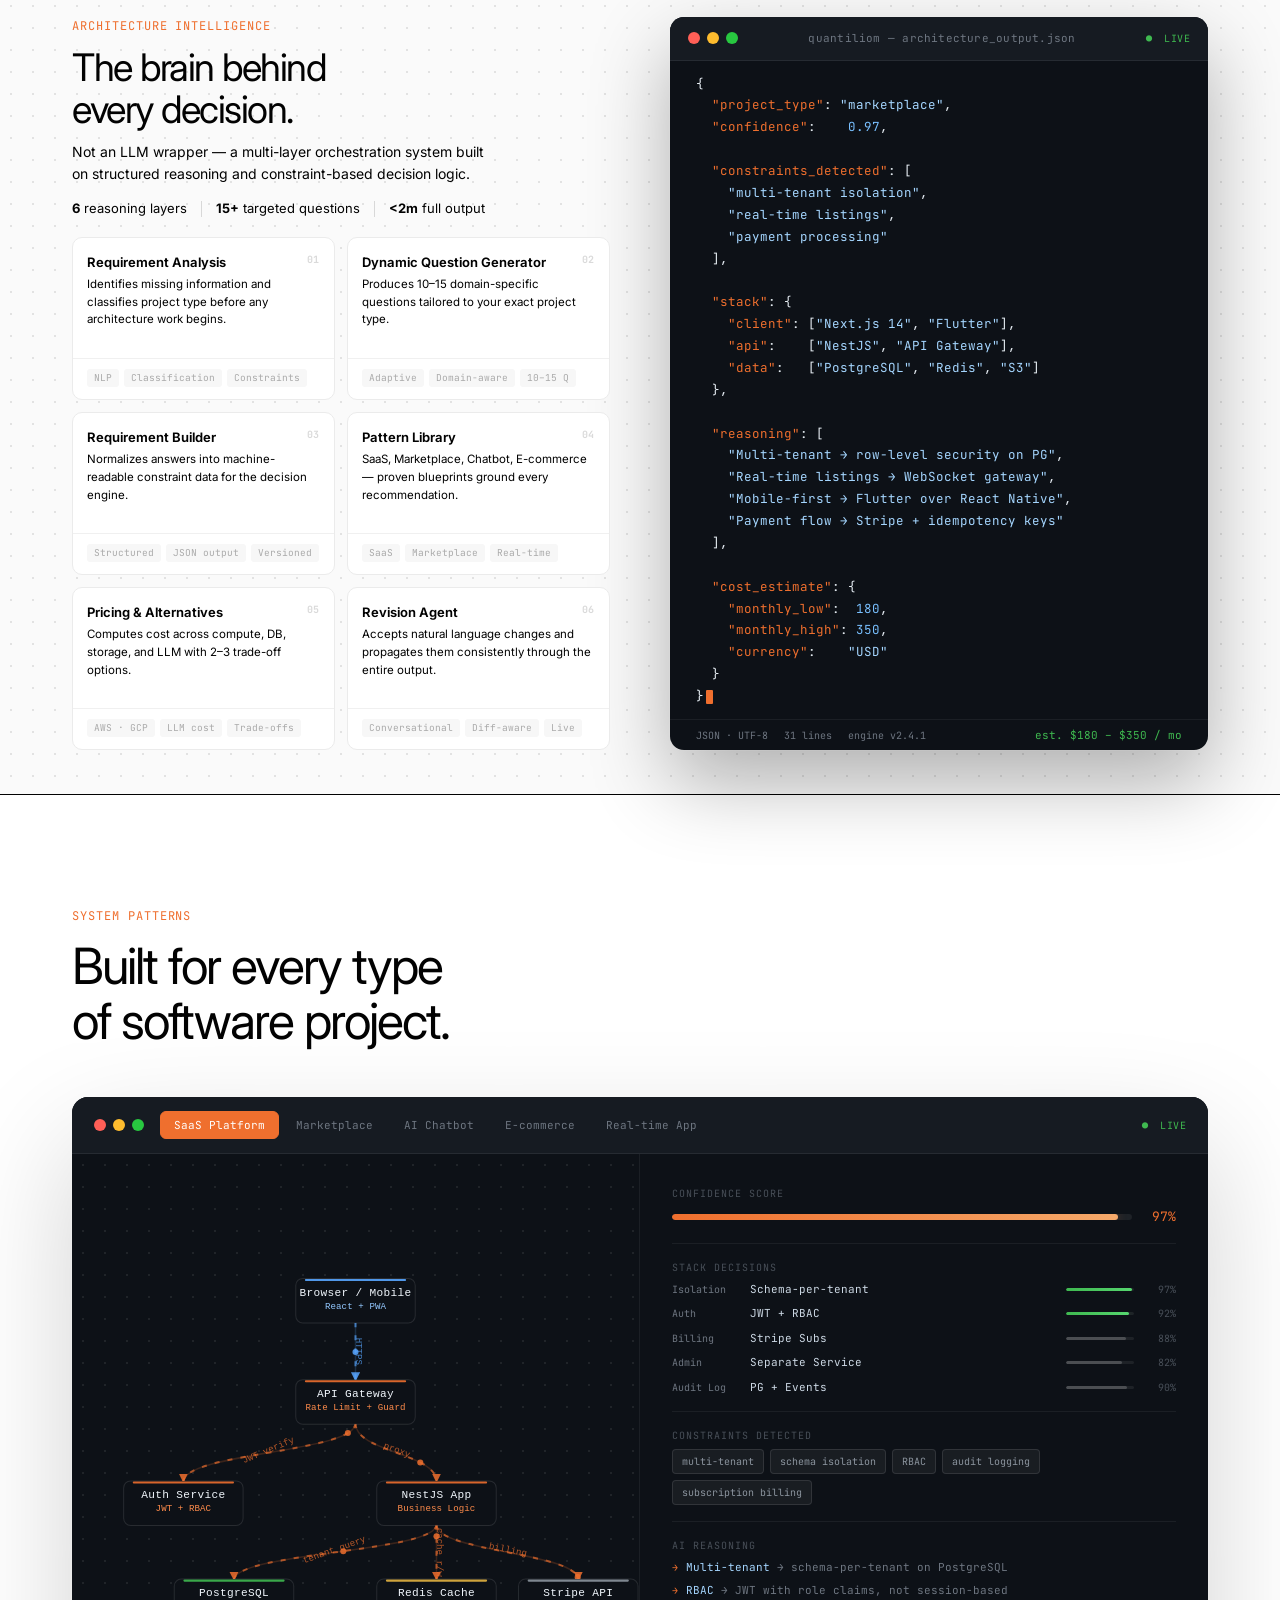
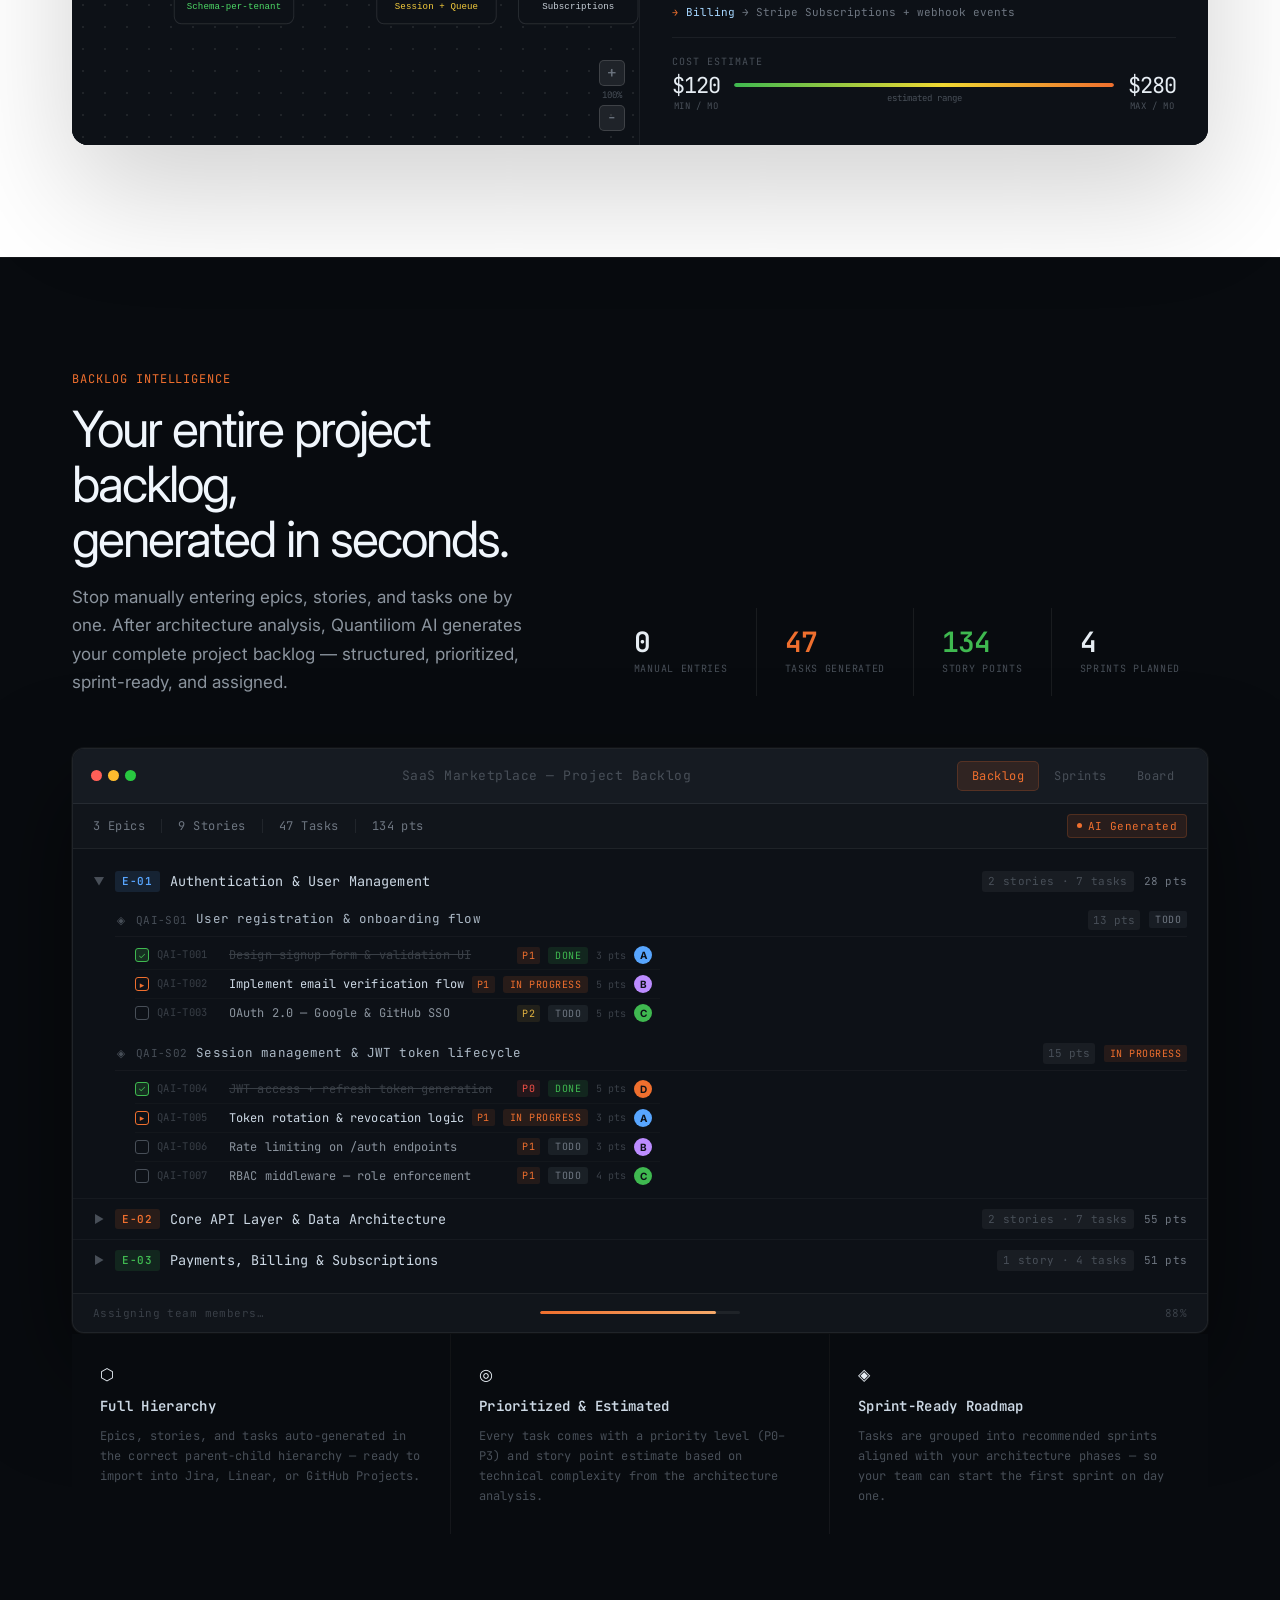
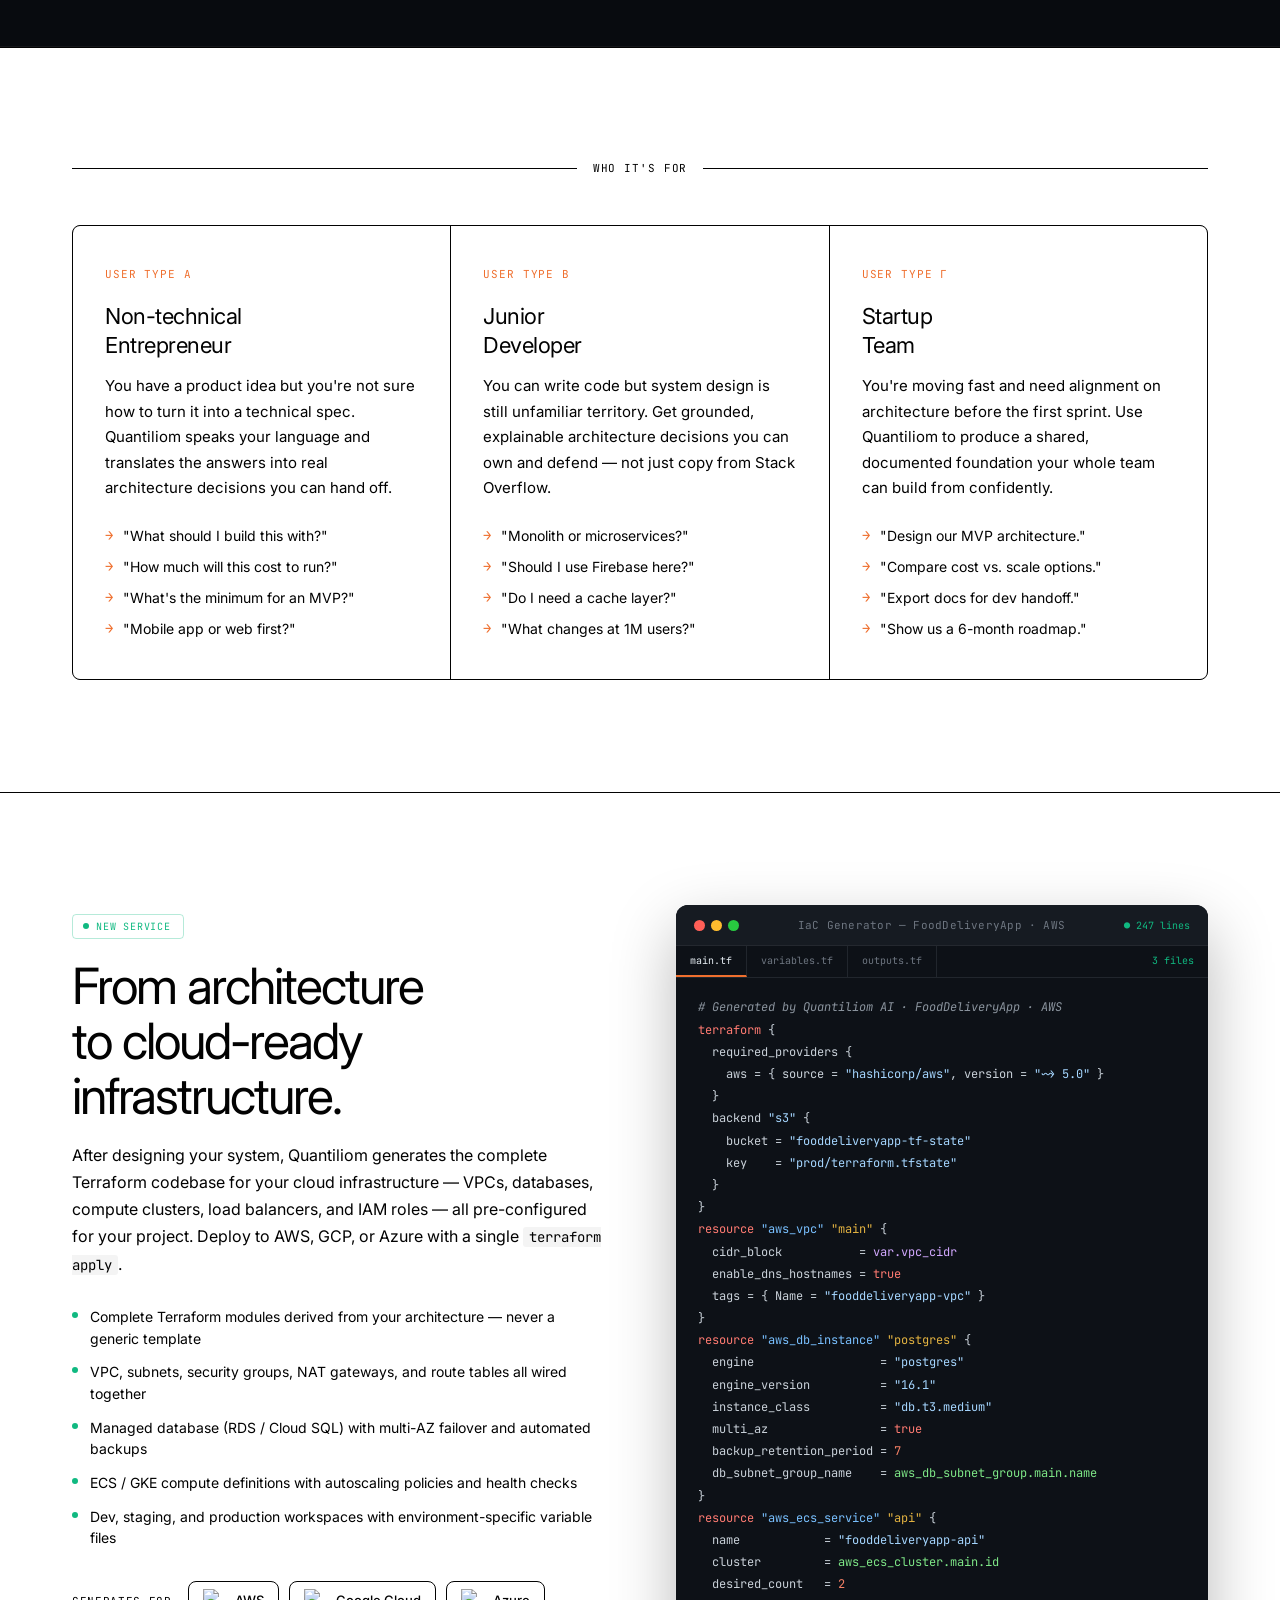
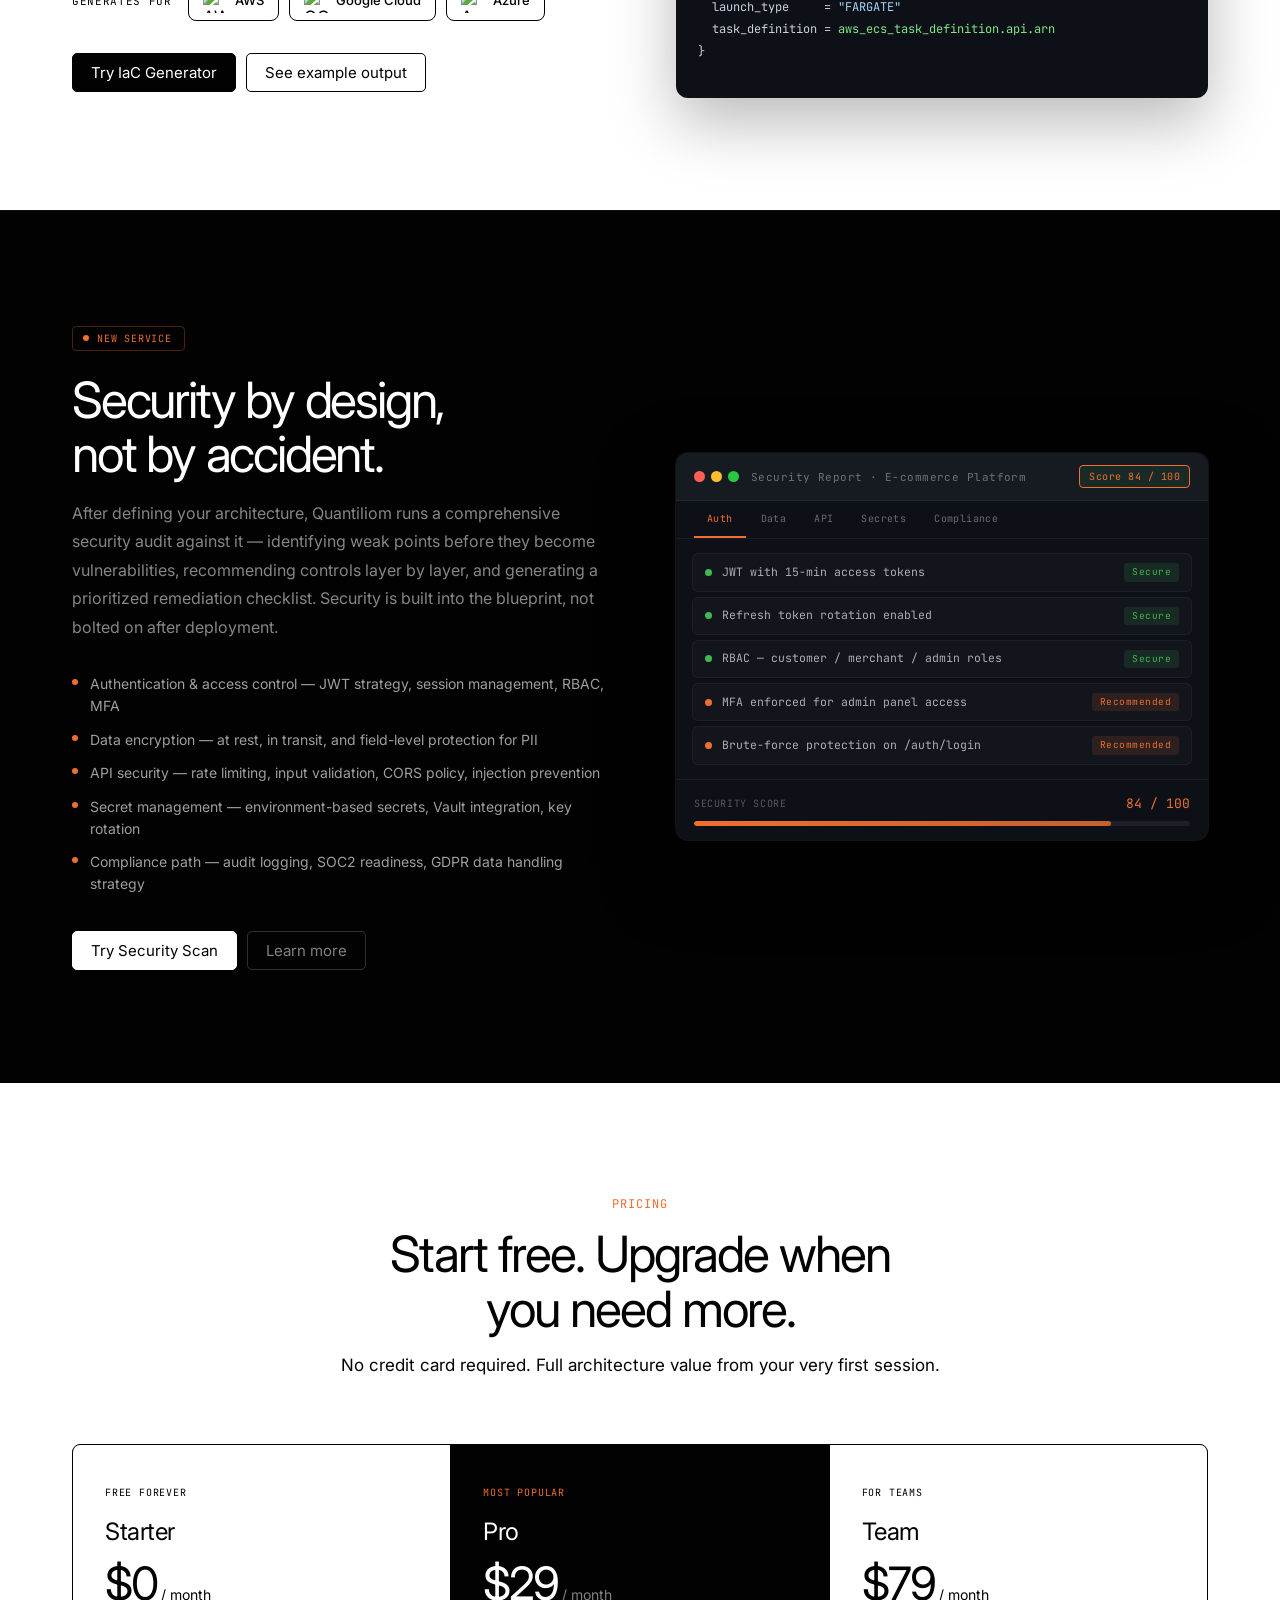
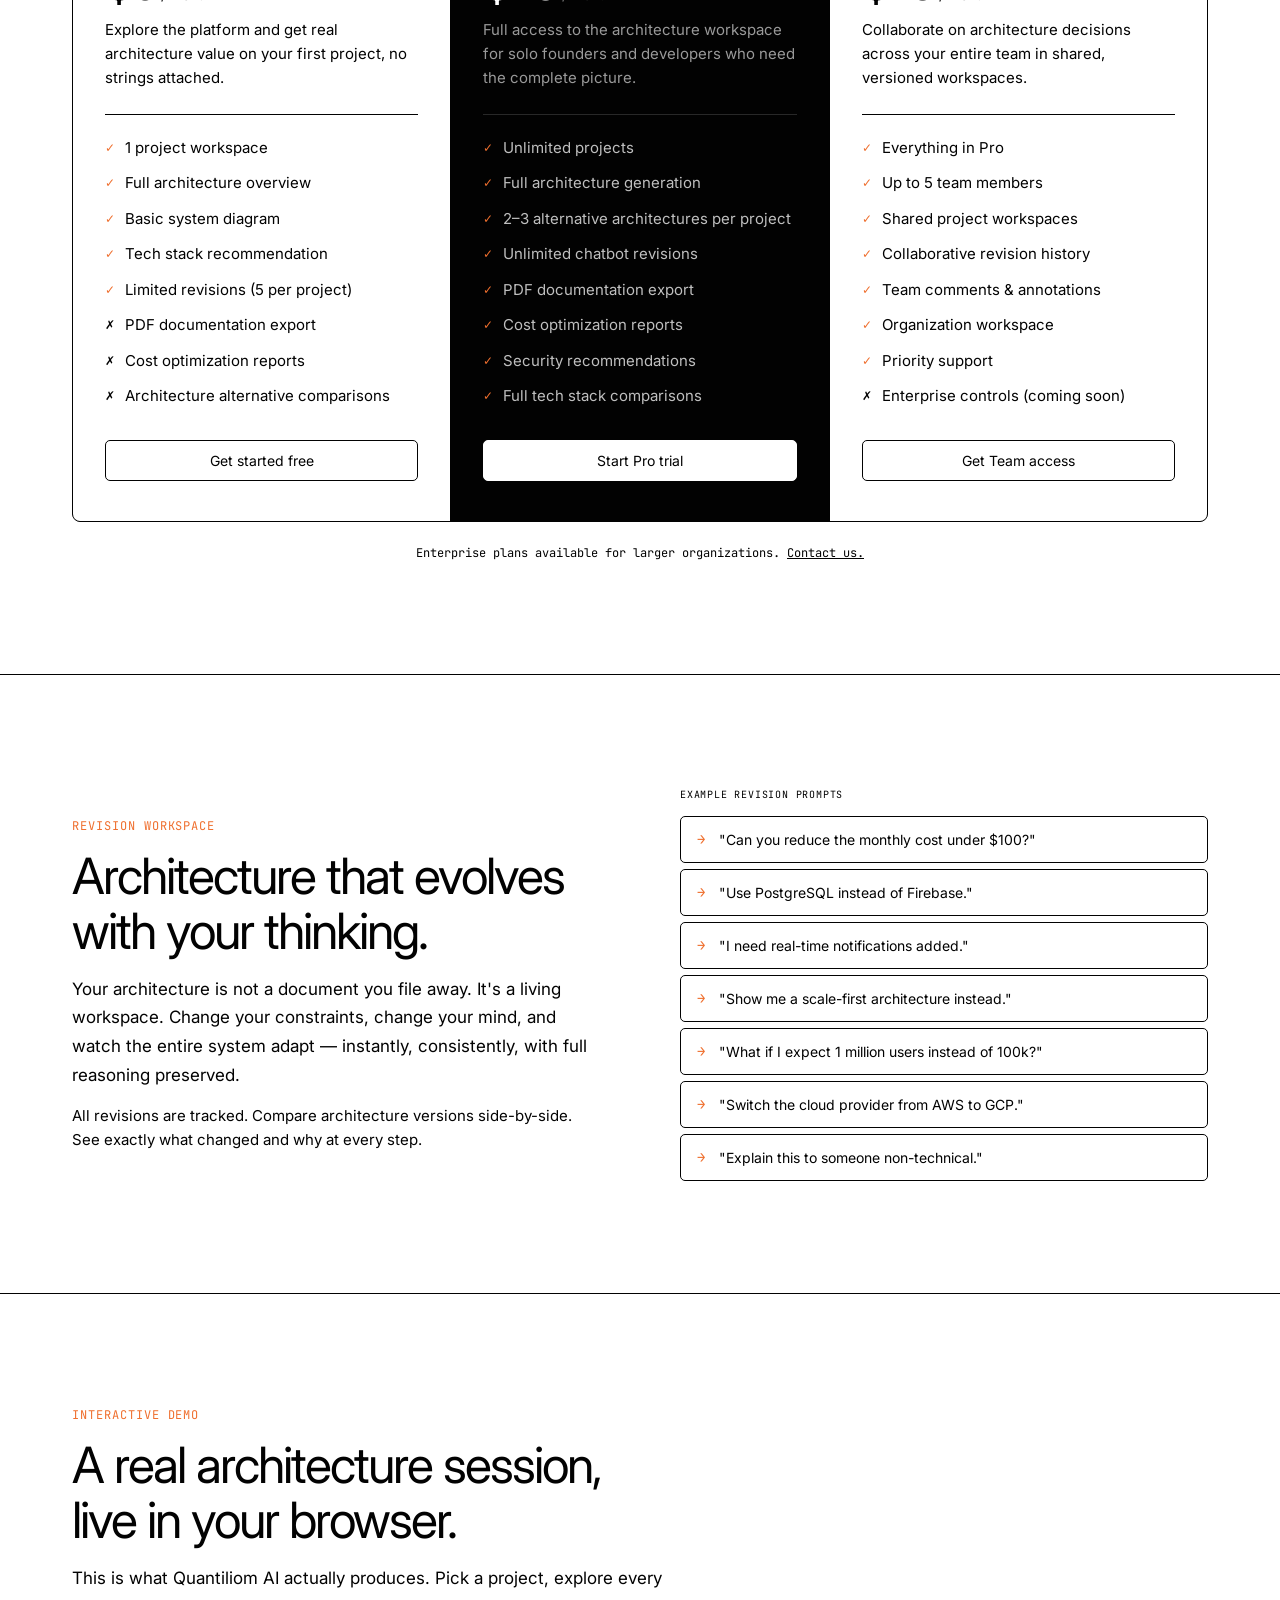
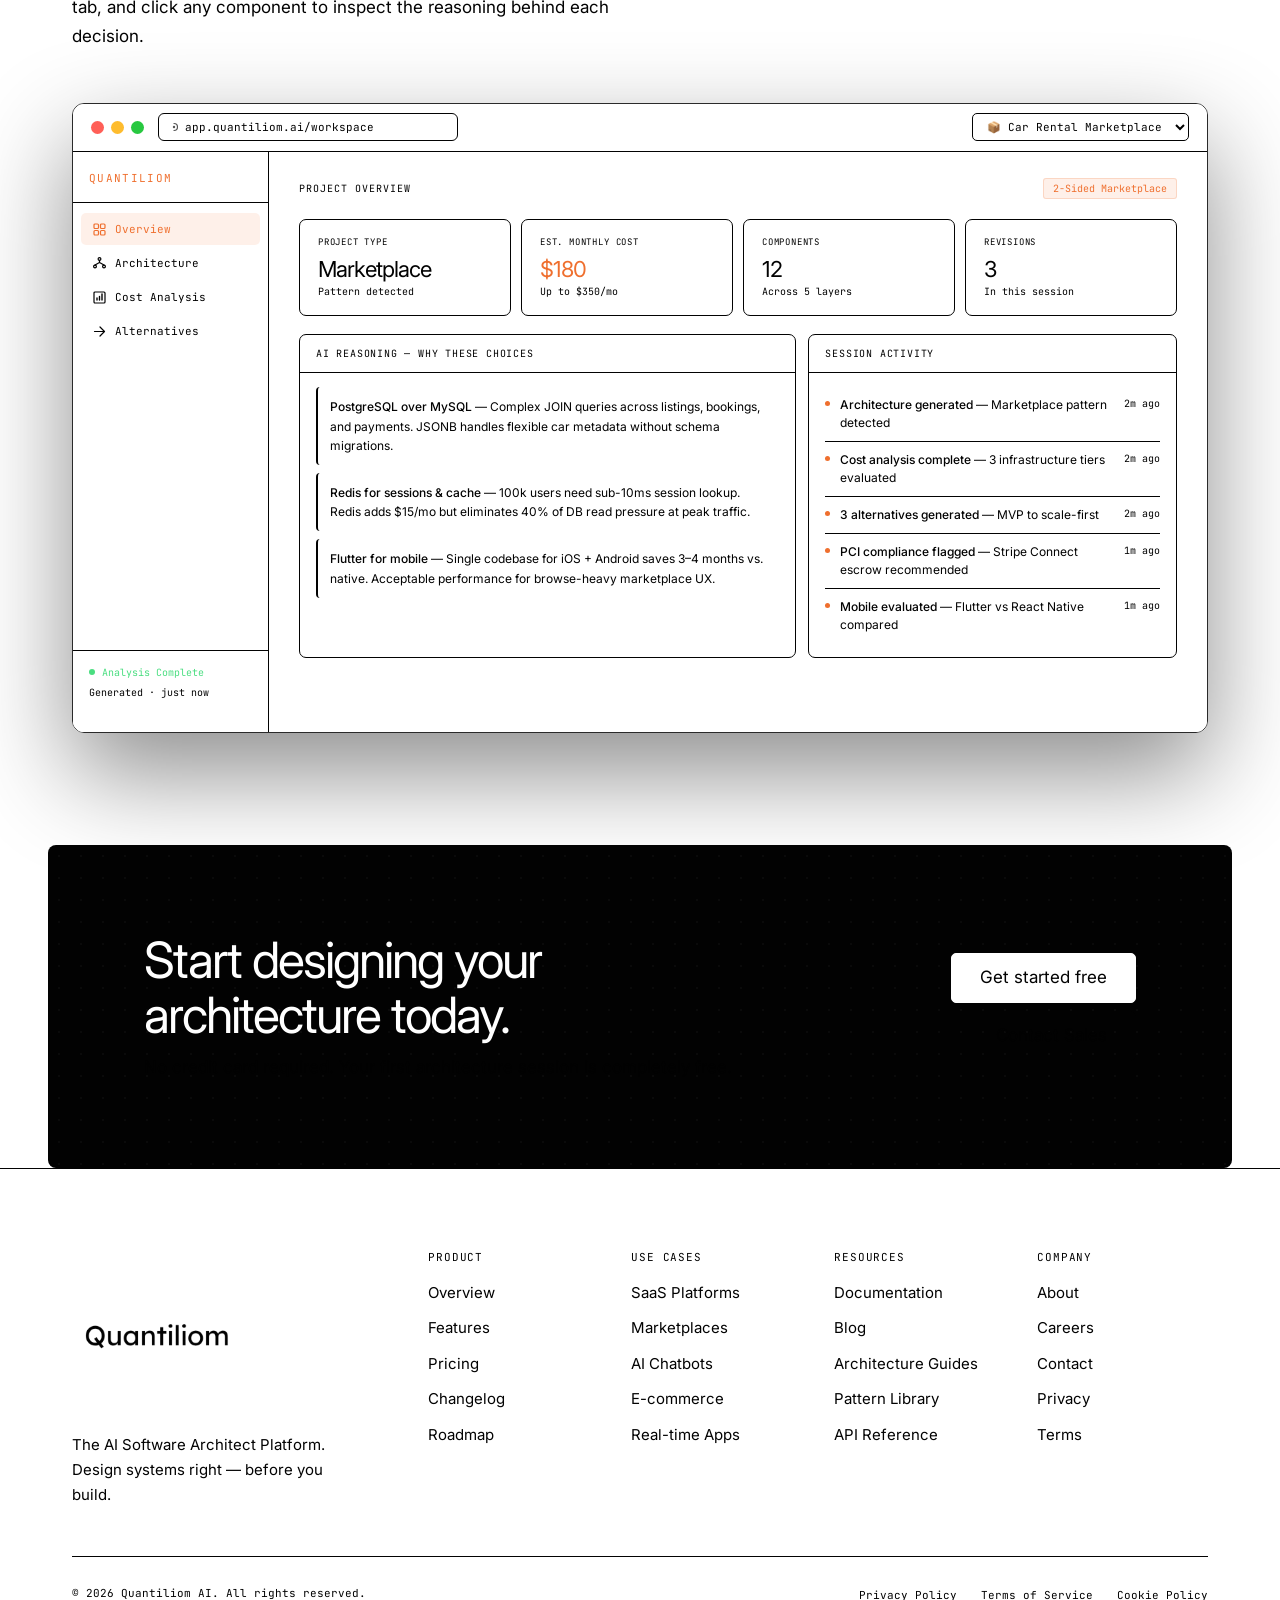
==== commit 581f8cd4: "Increase font sizes in demo task dashboard for readability Bumps text across the homepage demo dashb" ====
--- a/index.html
+++ b/index.html
@@ -814,10 +814,10 @@
     .abg-shell-dot.r { background: #ff5f57; }
     .abg-shell-dot.y { background: #febc2e; }
     .abg-shell-dot.g { background: #28c840; }
-    .abg-shell-title { font-family: var(--mono); font-size: 11px; color: #484f58; flex: 1; text-align: center; letter-spacing: .04em; }
+    .abg-shell-title { font-family: var(--mono); font-size: 13px; color: #484f58; flex: 1; text-align: center; letter-spacing: .04em; }
     .abg-shell-tabs { display: flex; gap: 0; }
     .abg-shell-tab {
-      font-family: var(--mono); font-size: 10px; letter-spacing: .04em;
+      font-family: var(--mono); font-size: 12px; letter-spacing: .04em;
       padding: 5px 14px; border-radius: 5px;
       color: #484f58; cursor: pointer; border: 1px solid transparent;
       transition: all .15s;
@@ -830,13 +830,13 @@
       border-bottom: 1px solid rgba(255,255,255,.06);
       background: rgba(255,255,255,.015);
     }
-    .abg-toolbar-label { font-family: var(--mono); font-size: 10px; color: #6e7681; letter-spacing: .04em; }
+    .abg-toolbar-label { font-family: var(--mono); font-size: 12px; color: #6e7681; letter-spacing: .04em; }
     .abg-toolbar-sep { width: 1px; height: 14px; background: rgba(255,255,255,.07); margin: 0 4px; }
     .abg-gen-badge {
       display: flex; align-items: center; gap: 6px;
       background: rgba(239,111,46,.1); border: 1px solid rgba(239,111,46,.2);
       border-radius: 4px; padding: 3px 9px;
-      font-family: var(--mono); font-size: 9px; color: var(--orange);
+      font-family: var(--mono); font-size: 11px; color: var(--orange);
       letter-spacing: .04em; margin-left: auto;
     }
     .abg-gen-dot { width: 5px; height: 5px; border-radius: 50%; background: var(--orange); animation: abgPulse 1.2s ease-in-out infinite; }
@@ -851,22 +851,22 @@
       transition: background .12s;
     }
     .abg-epic-hd:hover { background: rgba(255,255,255,.025); }
-    .abg-chevron { font-size: 9px; color: #484f58; transition: transform .18s; width: 12px; text-align: center; }
+    .abg-chevron { font-size: 11px; color: #484f58; transition: transform .18s; width: 12px; text-align: center; }
     .abg-epic-block.open .abg-chevron { transform: rotate(90deg); }
     .abg-epic-pill {
-      font-family: var(--mono); font-size: 9px; font-weight: 600;
+      font-family: var(--mono); font-size: 11px; font-weight: 600;
       letter-spacing: .06em; padding: 2px 7px; border-radius: 3px;
       text-transform: uppercase;
     }
-    .abg-epic-title { font-family: var(--mono); font-size: 11.5px; color: #cdd9e5; letter-spacing: .01em; flex: 1; }
+    .abg-epic-title { font-family: var(--mono); font-size: 13.5px; color: #cdd9e5; letter-spacing: .01em; flex: 1; }
     .abg-epic-meta { display: flex; align-items: center; gap: 10px; }
     .abg-count-badge {
-      font-family: var(--mono); font-size: 9px; color: #484f58;
+      font-family: var(--mono); font-size: 11px; color: #484f58;
       background: rgba(255,255,255,.05); border-radius: 3px; padding: 2px 6px;
       letter-spacing: .03em;
     }
     .abg-pts-badge {
-      font-family: var(--mono); font-size: 9px; color: #6e7681;
+      font-family: var(--mono); font-size: 11px; color: #6e7681;
       letter-spacing: .02em;
     }
     /* stories */
@@ -884,11 +884,11 @@
       width: 100%; cursor: pointer;
       border-bottom: 1px solid rgba(255,255,255,.035);
     }
-    .abg-story-icon { font-size: 9px; color: #484f58; width: 12px; text-align:center; }
-    .abg-story-id { font-family: var(--mono); font-size: 9px; color: #484f58; letter-spacing: .03em; flex-shrink: 0; }
-    .abg-story-title { font-family: var(--mono); font-size: 10.5px; color: #adbac7; flex: 1; letter-spacing: .01em; }
-    .abg-story-pts { font-family: var(--mono); font-size: 9px; color: #484f58; background: rgba(255,255,255,.05); border-radius: 3px; padding: 2px 5px; }
-    .abg-story-status { font-family: var(--mono); font-size: 8px; letter-spacing: .05em; padding: 2px 6px; border-radius: 2px; text-transform: uppercase; }
+    .abg-story-icon { font-size: 11px; color: #484f58; width: 12px; text-align:center; }
+    .abg-story-id { font-family: var(--mono); font-size: 11px; color: #484f58; letter-spacing: .03em; flex-shrink: 0; }
+    .abg-story-title { font-family: var(--mono); font-size: 12.5px; color: #adbac7; flex: 1; letter-spacing: .01em; }
+    .abg-story-pts { font-family: var(--mono); font-size: 11px; color: #484f58; background: rgba(255,255,255,.05); border-radius: 3px; padding: 2px 5px; }
+    .abg-story-status { font-family: var(--mono); font-size: 10px; letter-spacing: .05em; padding: 2px 6px; border-radius: 2px; text-transform: uppercase; }
     .abg-story-status.todo { background: rgba(110,118,129,.12); color: #6e7681; }
     .abg-story-status.inprog { background: rgba(239,111,46,.1); color: var(--orange); }
     .abg-story-status.done { background: rgba(63,185,80,.1); color: #3fb950; }
@@ -917,7 +917,7 @@
     .abg-task[data-status="inprog"] .abg-task-title { color: #cdd9e5; }
     /* status chip on tasks */
     .abg-task-st {
-      font-family: var(--mono); font-size: 8px; letter-spacing: .05em;
+      font-family: var(--mono); font-size: 10px; letter-spacing: .05em;
       padding: 2px 7px; border-radius: 3px; text-transform: uppercase;
       cursor: pointer; border: none; white-space: nowrap; transition: filter .12s;
     }
@@ -928,19 +928,19 @@
     /* story status as button */
     .abg-story-status { cursor: pointer; border: none; transition: filter .12s; }
     .abg-story-status:hover { filter: brightness(1.3); }
-    .abg-task-id { font-family: var(--mono); font-size: 8.5px; color: #393f47; letter-spacing: .03em; flex-shrink: 0; min-width: 56px; }
-    .abg-task-title { font-family: var(--mono); font-size: 10px; color: #8b949e; flex: 1; letter-spacing: .01em; transition: opacity .15s, text-decoration .15s; }
-    .abg-pri { font-family: var(--mono); font-size: 8px; padding: 1px 5px; border-radius: 2px; letter-spacing: .04em; flex-shrink: 0; }
+    .abg-task-id { font-family: var(--mono); font-size: 10.5px; color: #393f47; letter-spacing: .03em; flex-shrink: 0; min-width: 64px; }
+    .abg-task-title { font-family: var(--mono); font-size: 12px; color: #8b949e; flex: 1; letter-spacing: .01em; transition: opacity .15s, text-decoration .15s; }
+    .abg-pri { font-family: var(--mono); font-size: 10px; padding: 1px 5px; border-radius: 2px; letter-spacing: .04em; flex-shrink: 0; }
     .abg-pri.p0 { background: rgba(248,81,73,.1); color: #f85149; }
     .abg-pri.p1 { background: rgba(239,111,46,.1); color: #ef6f2e; }
     .abg-pri.p2 { background: rgba(227,179,65,.1); color: #e3b341; }
     .abg-pri.p3 { background: rgba(88,166,255,.1); color: #58a6ff; }
-    .abg-task-pts { font-family: var(--mono); font-size: 8px; color: #393f47; min-width: 20px; text-align: right; }
+    .abg-task-pts { font-family: var(--mono); font-size: 10px; color: #393f47; min-width: 22px; text-align: right; }
     /* assignee avatar — interactive */
     .abg-task-av {
       width: 18px; height: 18px; border-radius: 50%; flex-shrink: 0;
       display: flex; align-items: center; justify-content: center;
-      font-size: 8px; font-weight: 700; color: #0d1117; border: none;
+      font-size: 10px; font-weight: 700; color: #0d1117; border: none;
       cursor: pointer; transition: transform .12s, box-shadow .12s; position: relative;
     }
     .abg-task-av:hover { transform: scale(1.18); box-shadow: 0 0 0 2px rgba(255,255,255,.18); }
@@ -965,11 +965,11 @@
       cursor: pointer; user-select: none;
     }
     .abg-sprint-hd:hover { background: rgba(255,255,255,.02); }
-    .abg-sprint-num { font-family: var(--mono); font-size: 9px; color: #484f58; min-width: 22px; letter-spacing: .06em; }
-    .abg-sprint-name { font-family: var(--mono); font-size: 12px; color: #cdd9e5; flex: 1; font-weight: 600; letter-spacing: .01em; }
-    .abg-sprint-dates { font-family: var(--mono); font-size: 9px; color: #484f58; letter-spacing: .02em; }
+    .abg-sprint-num { font-family: var(--mono); font-size: 11px; color: #484f58; min-width: 26px; letter-spacing: .06em; }
+    .abg-sprint-name { font-family: var(--mono); font-size: 14px; color: #cdd9e5; flex: 1; font-weight: 600; letter-spacing: .01em; }
+    .abg-sprint-dates { font-family: var(--mono); font-size: 11px; color: #484f58; letter-spacing: .02em; }
     .abg-sprint-badge {
-      font-family: var(--mono); font-size: 8px; padding: 2px 7px; border-radius: 3px;
+      font-family: var(--mono); font-size: 10px; padding: 2px 7px; border-radius: 3px;
       letter-spacing: .05em; text-transform: uppercase;
     }
     .abg-sprint-badge.active  { background: rgba(63,185,80,.12);  color: #3fb950; }
@@ -981,11 +981,11 @@
     .abg-sprint-prog-row { display: flex; align-items: center; gap: 8px; margin-bottom: 4px; }
     .abg-sprint-prog-bar { flex: 1; height: 4px; background: rgba(255,255,255,.06); border-radius: 2px; overflow: hidden; }
     .abg-sprint-prog-fill { height: 100%; border-radius: 2px; transition: width 1.2s ease; }
-    .abg-sprint-prog-pct { font-family: var(--mono); font-size: 9px; color: #6e7681; min-width: 28px; }
-    .abg-sprint-summary { font-family: var(--mono); font-size: 9px; color: #484f58; letter-spacing: .02em; }
+    .abg-sprint-prog-pct { font-family: var(--mono); font-size: 11px; color: #6e7681; min-width: 32px; }
+    .abg-sprint-summary { font-family: var(--mono); font-size: 11px; color: #484f58; letter-spacing: .02em; }
     .abg-sprint-avs { display: flex; gap: 4px; }
-    .abg-sprint-av { width: 18px; height: 18px; border-radius: 50%; font-family: var(--mono); font-size: 8px; font-weight: 700; color: #0d1117; display: flex; align-items: center; justify-content: center; }
-    .abg-sprint-pts { font-family: var(--mono); font-size: 9px; color: #484f58; }
+    .abg-sprint-av { width: 20px; height: 20px; border-radius: 50%; font-family: var(--mono); font-size: 10px; font-weight: 700; color: #0d1117; display: flex; align-items: center; justify-content: center; }
+    .abg-sprint-pts { font-family: var(--mono); font-size: 11px; color: #484f58; }
     .abg-sprint-tasks { overflow: hidden; max-height: 0; transition: max-height .3s ease; }
     .abg-sprint-block.open .abg-sprint-tasks { max-height: 800px; }
     .abg-sprint-task {
@@ -997,8 +997,8 @@
     .abg-st-dot.todo   { background: #393f47; }
     .abg-st-dot.inprog { background: var(--orange); }
     .abg-st-dot.done   { background: #3fb950; }
-    .abg-st-id   { font-family: var(--mono); font-size: 8.5px; color: #393f47; min-width: 60px; letter-spacing: .03em; }
-    .abg-st-title{ font-family: var(--mono); font-size: 10px; color: #8b949e; flex: 1; letter-spacing: .01em; }
+    .abg-st-id   { font-family: var(--mono); font-size: 10.5px; color: #393f47; min-width: 68px; letter-spacing: .03em; }
+    .abg-st-title{ font-family: var(--mono); font-size: 12px; color: #8b949e; flex: 1; letter-spacing: .01em; }
     .abg-st-dot.done ~ .abg-st-title { text-decoration: line-through; opacity: .4; }
     /* ── kanban board ── */
     .abg-kanban { display: grid; grid-template-columns: repeat(3,1fr); min-height: 420px; }
@@ -1009,8 +1009,8 @@
       border-bottom: 1px solid rgba(255,255,255,.06); flex-shrink: 0;
     }
     .abg-kan-dot { width: 7px; height: 7px; border-radius: 50%; flex-shrink: 0; }
-    .abg-kan-col-name { font-family: var(--mono); font-size: 10px; color: #8b949e; letter-spacing: .05em; text-transform: uppercase; flex: 1; }
-    .abg-kan-col-cnt { font-family: var(--mono); font-size: 9px; color: #484f58; background: rgba(255,255,255,.05); border-radius: 3px; padding: 1px 6px; }
+    .abg-kan-col-name { font-family: var(--mono); font-size: 12px; color: #8b949e; letter-spacing: .05em; text-transform: uppercase; flex: 1; }
+    .abg-kan-col-cnt { font-family: var(--mono); font-size: 11px; color: #484f58; background: rgba(255,255,255,.05); border-radius: 3px; padding: 1px 6px; }
     .abg-kan-cards { padding: 10px 8px; display: flex; flex-direction: column; gap: 6px; overflow-y: auto; flex: 1; }
     .abg-kan-card {
       background: rgba(255,255,255,.03); border: 1px solid rgba(255,255,255,.07);
@@ -1020,26 +1020,26 @@
     }
     .abg-kan-card:hover { background: rgba(255,255,255,.06); }
     .abg-kan-card-top { display: flex; align-items: center; gap: 6px; }
-    .abg-kan-card-id { font-family: var(--mono); font-size: 8px; color: #484f58; letter-spacing: .03em; }
-    .abg-kan-card-title { font-family: var(--mono); font-size: 10px; color: #cdd9e5; line-height: 1.45; letter-spacing: .01em; flex: 1; }
+    .abg-kan-card-id { font-family: var(--mono); font-size: 10px; color: #484f58; letter-spacing: .03em; }
+    .abg-kan-card-title { font-family: var(--mono); font-size: 12px; color: #cdd9e5; line-height: 1.45; letter-spacing: .01em; flex: 1; }
     .abg-kan-card-bot { display: flex; align-items: center; gap: 6px; }
-    .abg-kan-card-pts { font-family: var(--mono); font-size: 8px; color: #484f58; background: rgba(255,255,255,.05); border-radius: 3px; padding: 1px 5px; }
-    .abg-kan-card-av { width: 16px; height: 16px; border-radius: 50%; font-family: var(--mono); font-size: 7px; font-weight: 700; color: #0d1117; display: flex; align-items: center; justify-content: center; margin-left: auto; }
+    .abg-kan-card-pts { font-family: var(--mono); font-size: 10px; color: #484f58; background: rgba(255,255,255,.05); border-radius: 3px; padding: 1px 5px; }
+    .abg-kan-card-av { width: 18px; height: 18px; border-radius: 50%; font-family: var(--mono); font-size: 9px; font-weight: 700; color: #0d1117; display: flex; align-items: center; justify-content: center; margin-left: auto; }
     /* bottom bar */
     .abg-footer-bar {
       padding: 11px 20px; border-top: 1px solid rgba(255,255,255,.06);
       background: rgba(255,255,255,.015);
       display: flex; align-items: center; gap: 14px;
     }
-    .abg-footer-txt { font-family: var(--mono); font-size: 9px; color: #393f47; letter-spacing: .04em; flex: 1; }
+    .abg-footer-txt { font-family: var(--mono); font-size: 11px; color: #393f47; letter-spacing: .04em; flex: 1; }
     .abg-progress-bar { flex: 1; max-width: 200px; height: 3px; background: rgba(255,255,255,.06); border-radius: 2px; overflow: hidden; }
     .abg-progress-fill { height: 100%; border-radius: 2px; background: linear-gradient(90deg,#ef6f2e,#f5a96a); width: 0; transition: width 1.8s ease .6s; }
     /* features list (below board) */
     .abg-feats { display: grid; grid-template-columns: repeat(3,1fr); gap: 1px; margin-top: 1px; background: rgba(255,255,255,.05); }
     .abg-feat { background: #080b0f; padding: 28px 28px; display: flex; flex-direction: column; gap: 10px; }
     .abg-feat-icon { font-size: 16px; }
-    .abg-feat-title { font-family: var(--mono); font-size: 12px; color: #cdd9e5; letter-spacing: .02em; font-weight: 600; }
-    .abg-feat-desc { font-family: var(--mono); font-size: 10px; color: #484f58; line-height: 1.65; letter-spacing: .01em; }
+    .abg-feat-title { font-family: var(--mono); font-size: 14px; color: #cdd9e5; letter-spacing: .02em; font-weight: 600; }
+    .abg-feat-desc { font-family: var(--mono); font-size: 12px; color: #484f58; line-height: 1.65; letter-spacing: .01em; }
     @keyframes abgSlideIn { from { opacity:0; transform:translateY(5px); } to { opacity:1; transform:translateY(0); } }
 
     /* ────────────────────────────────────────────────
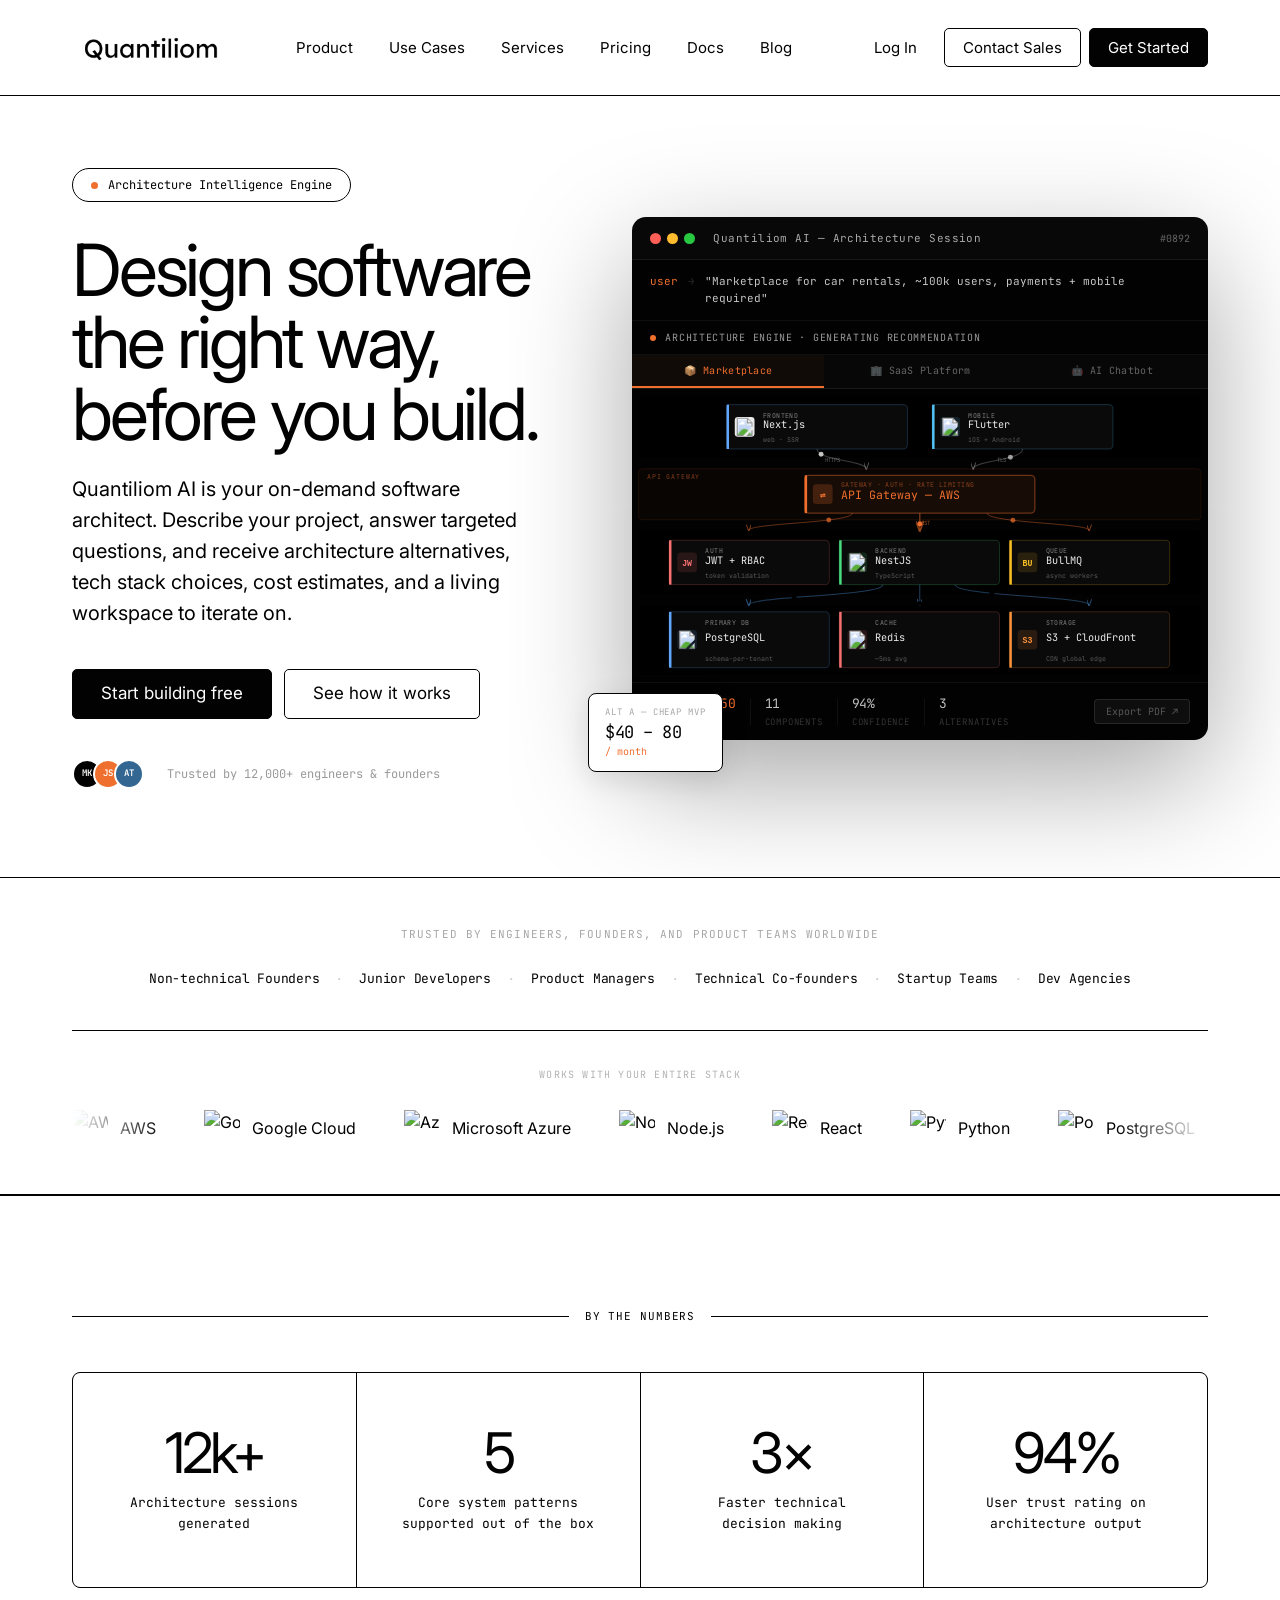
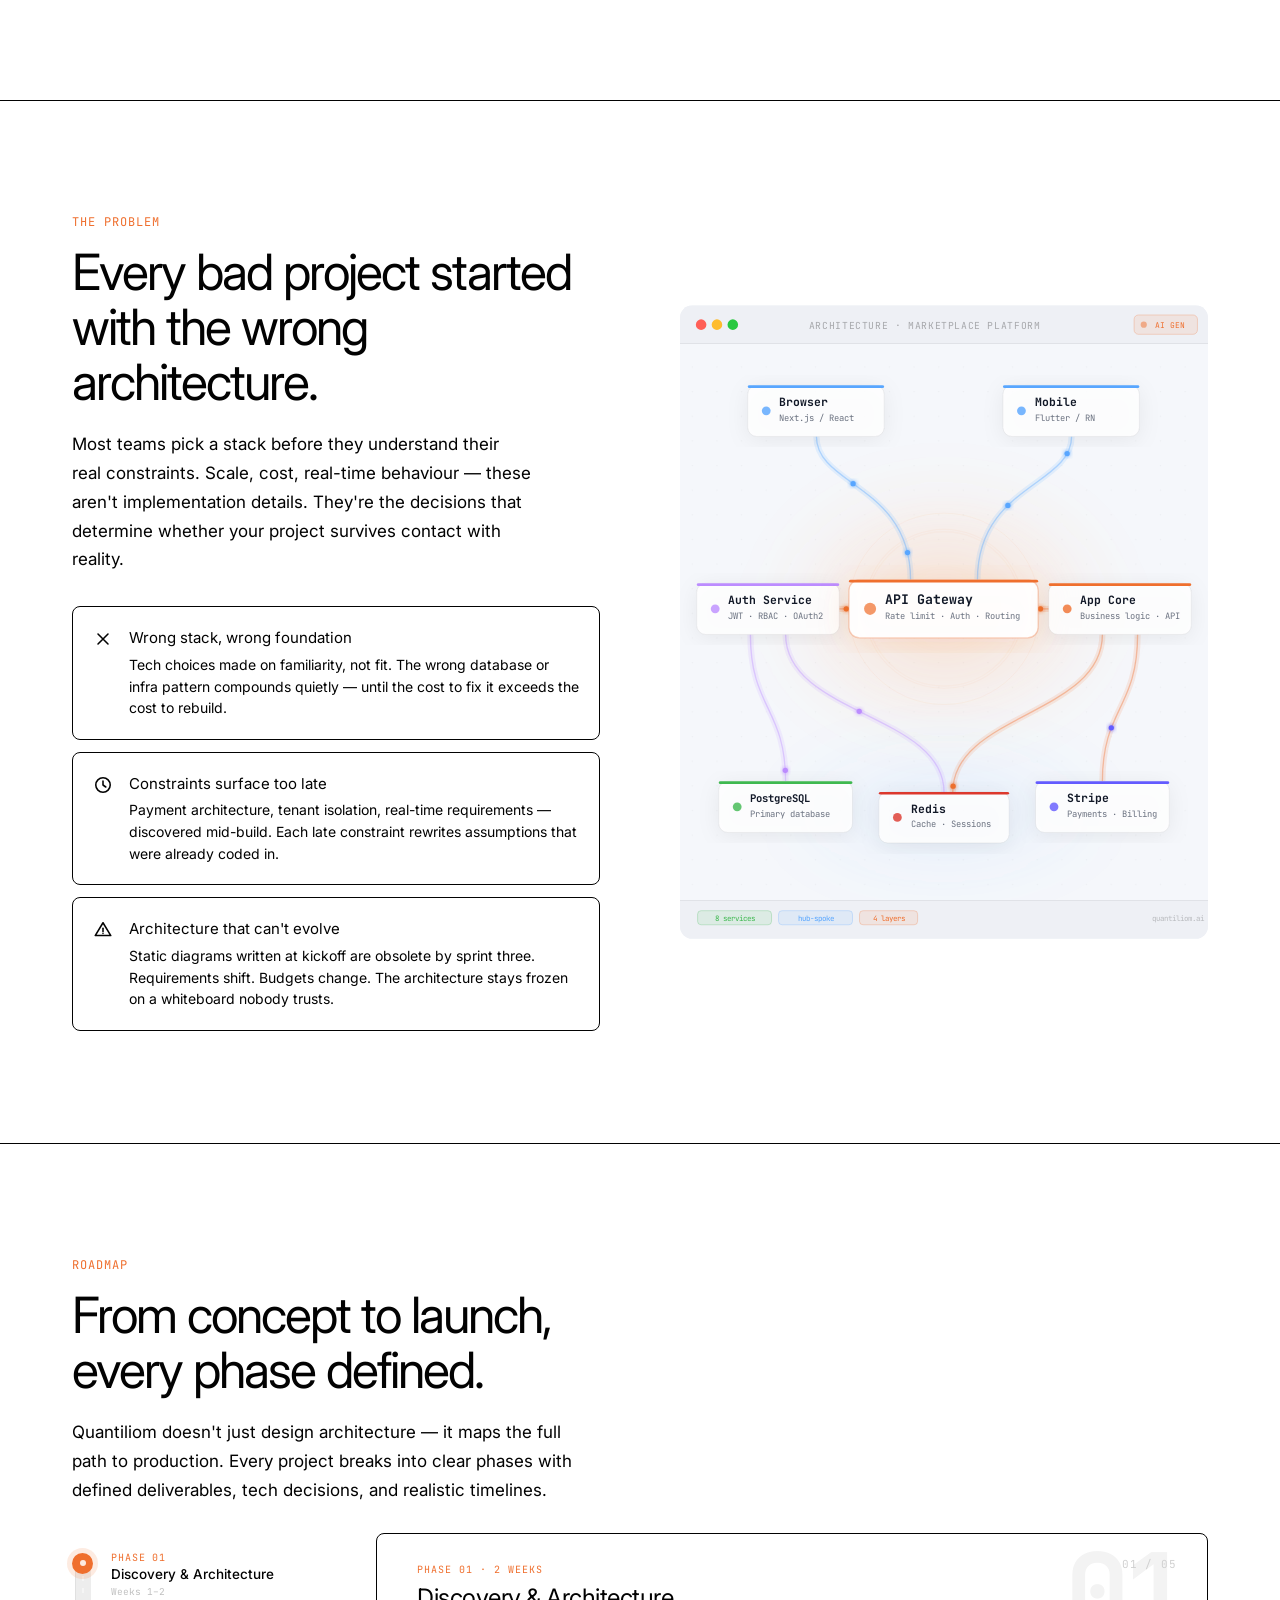
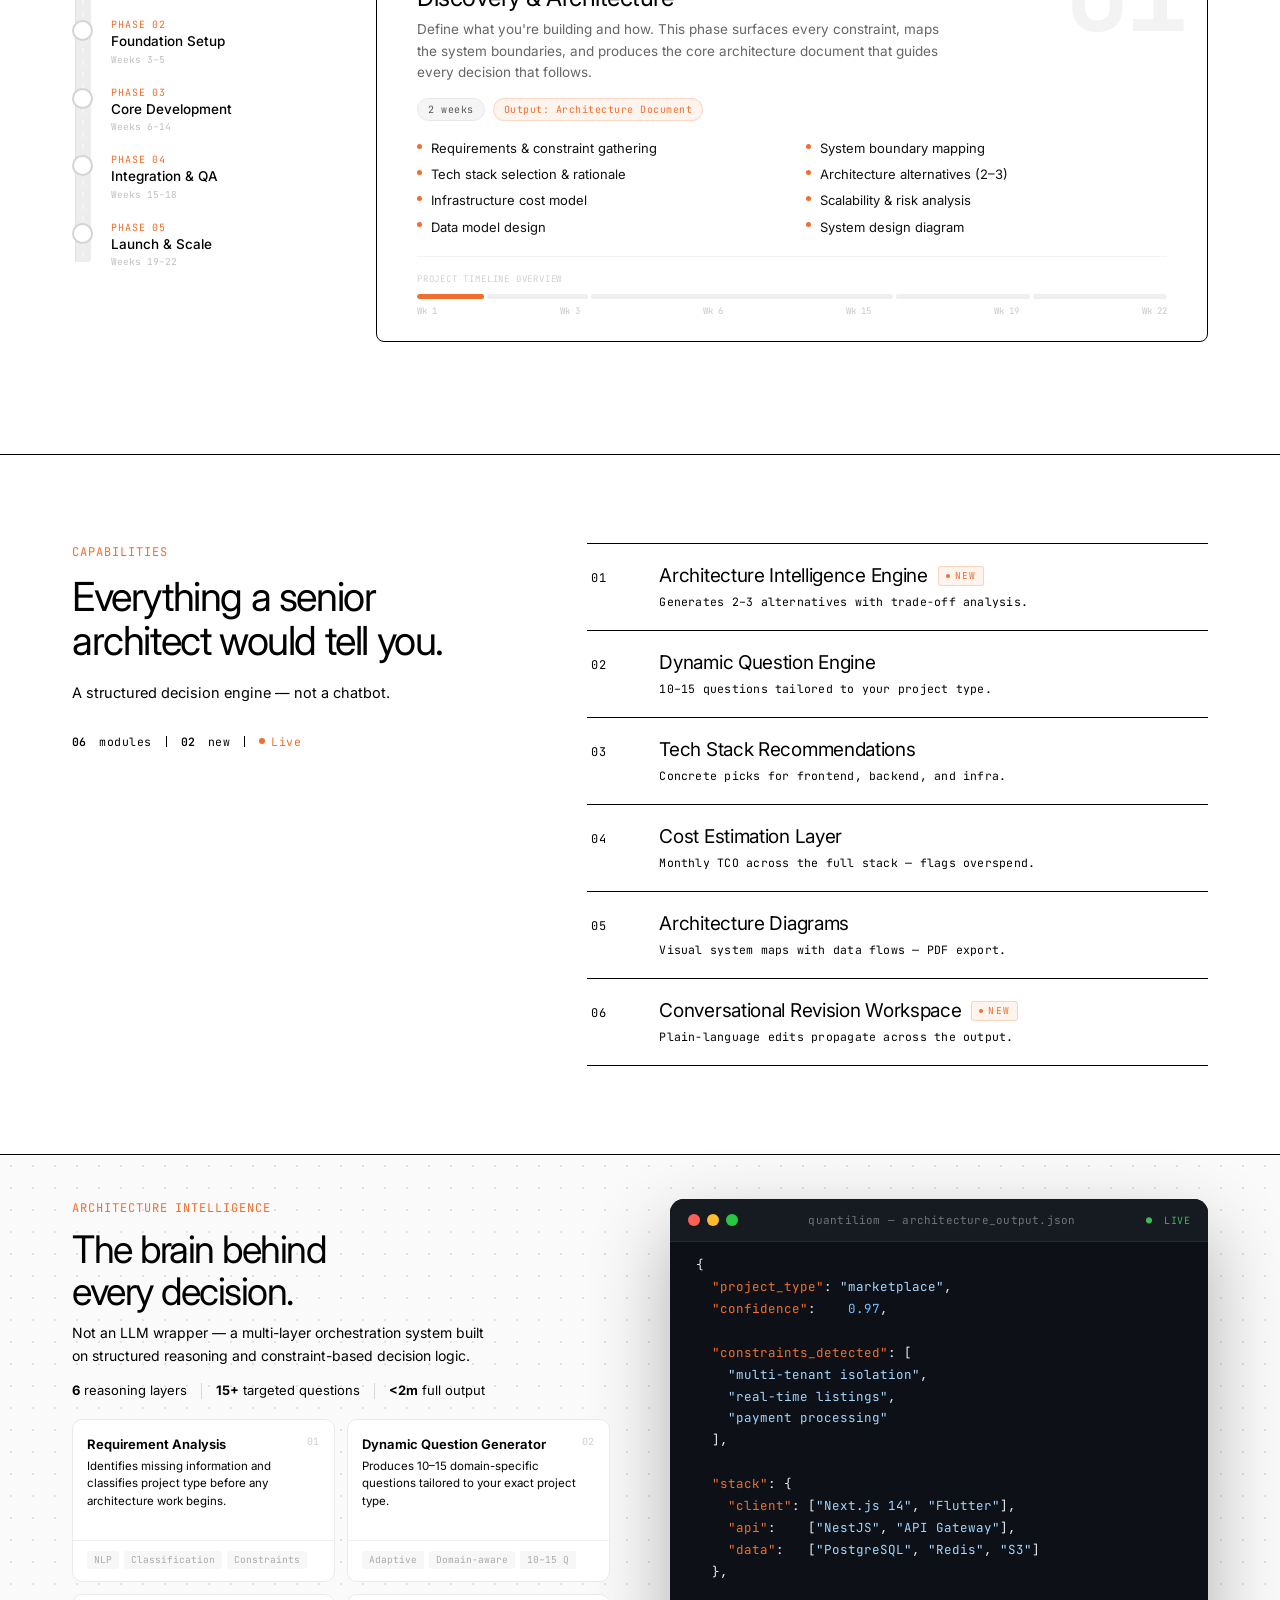
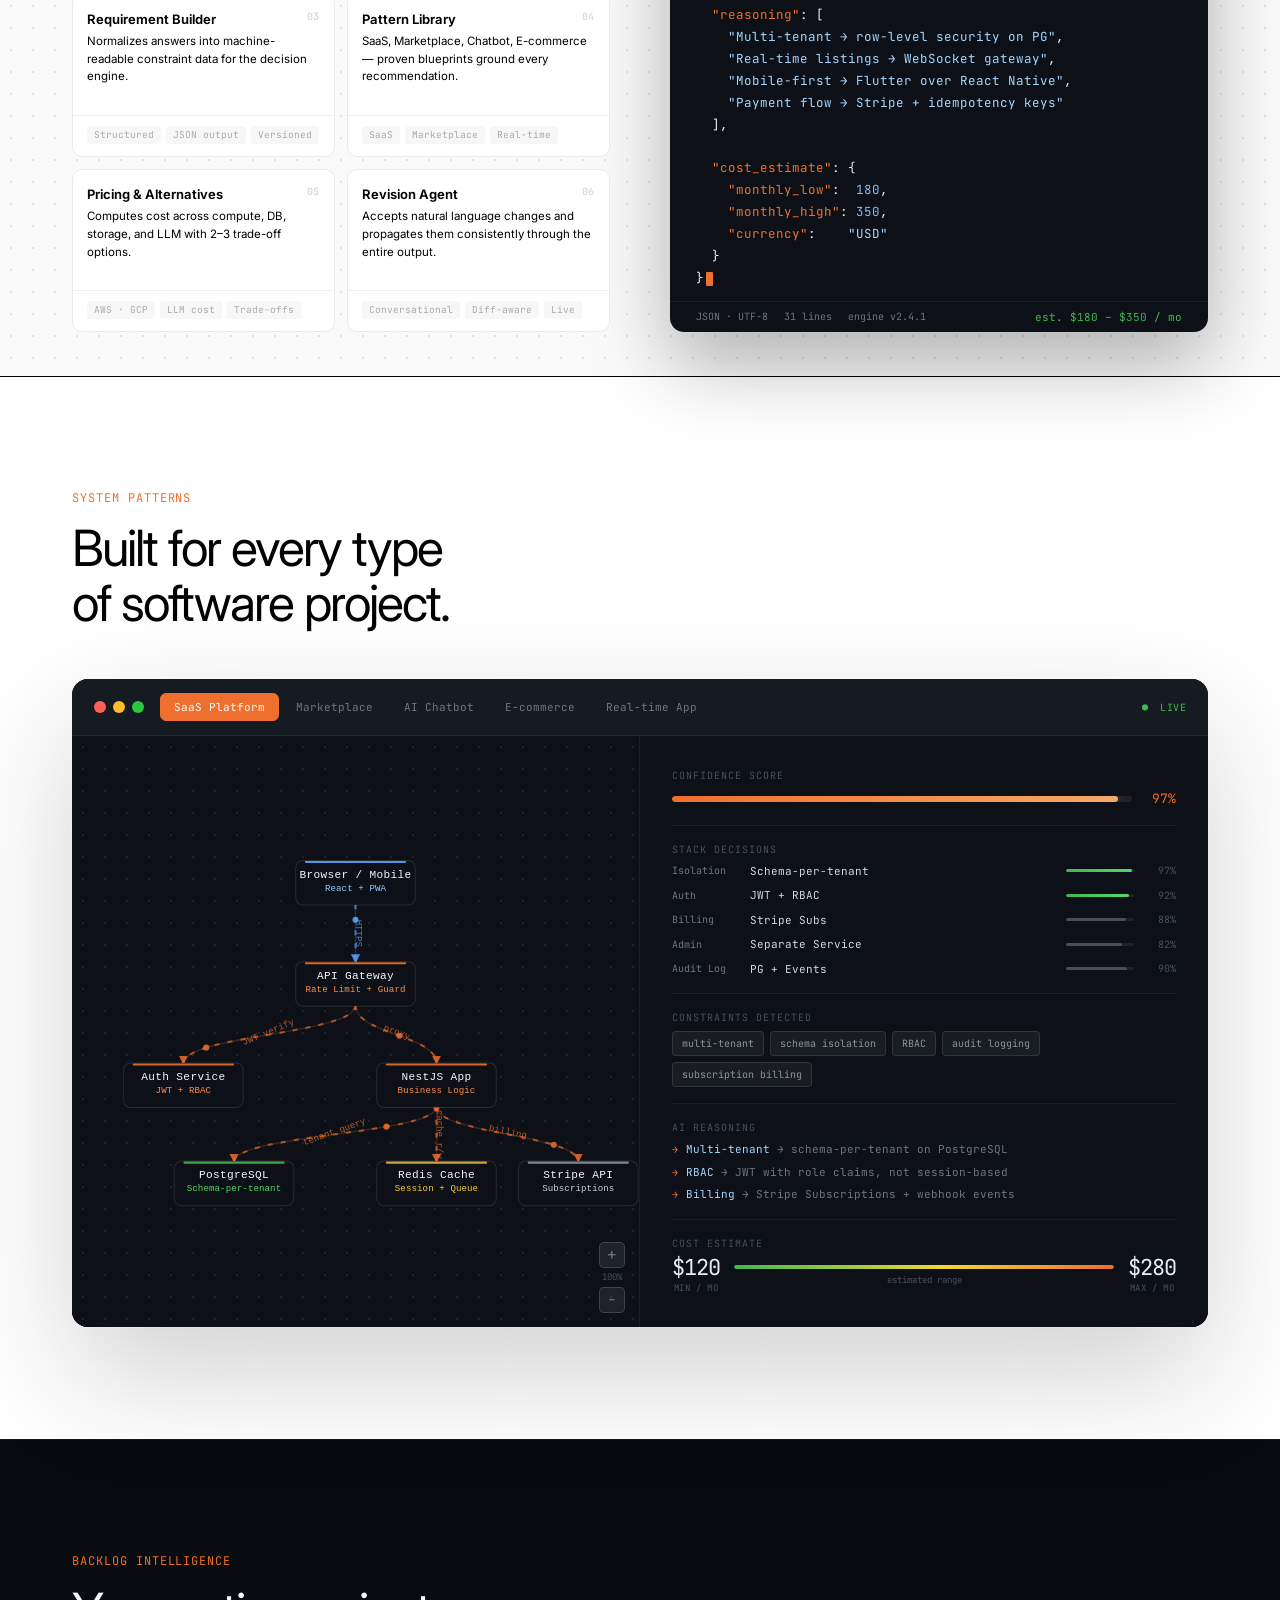
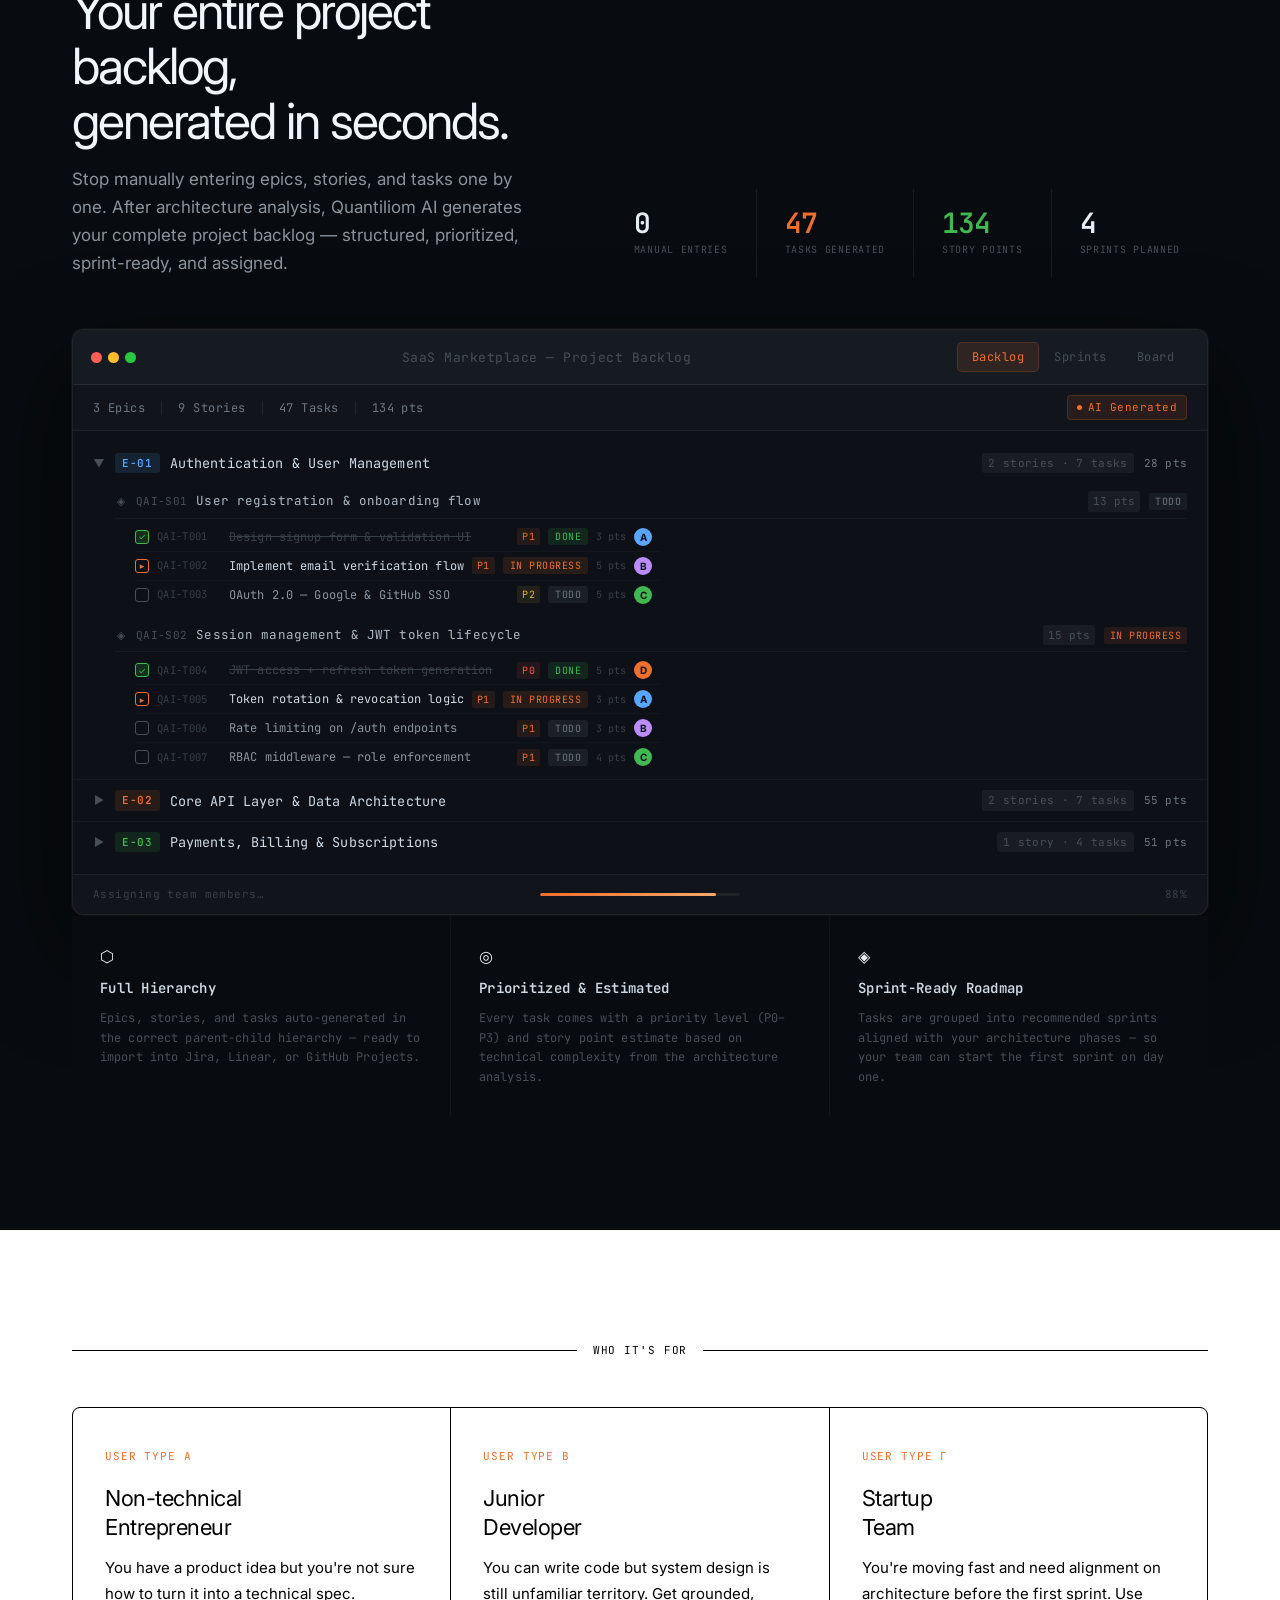
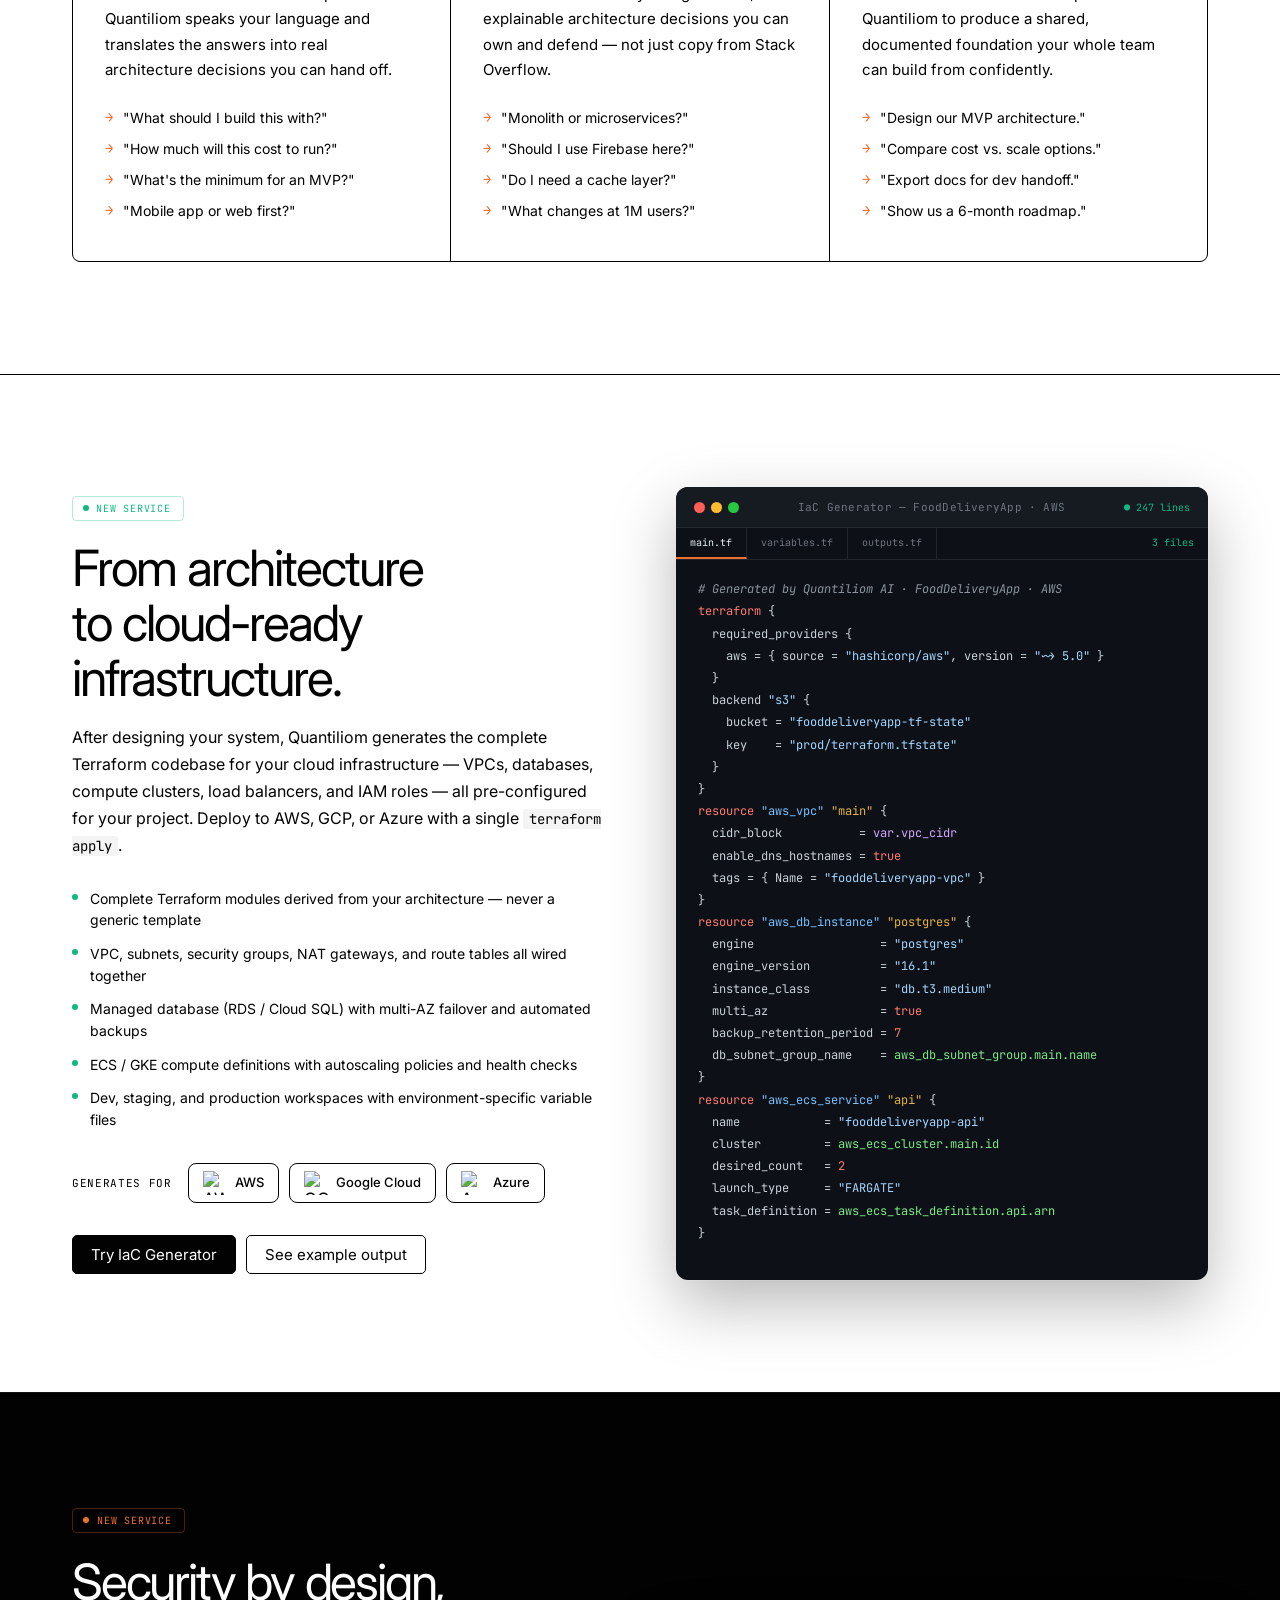
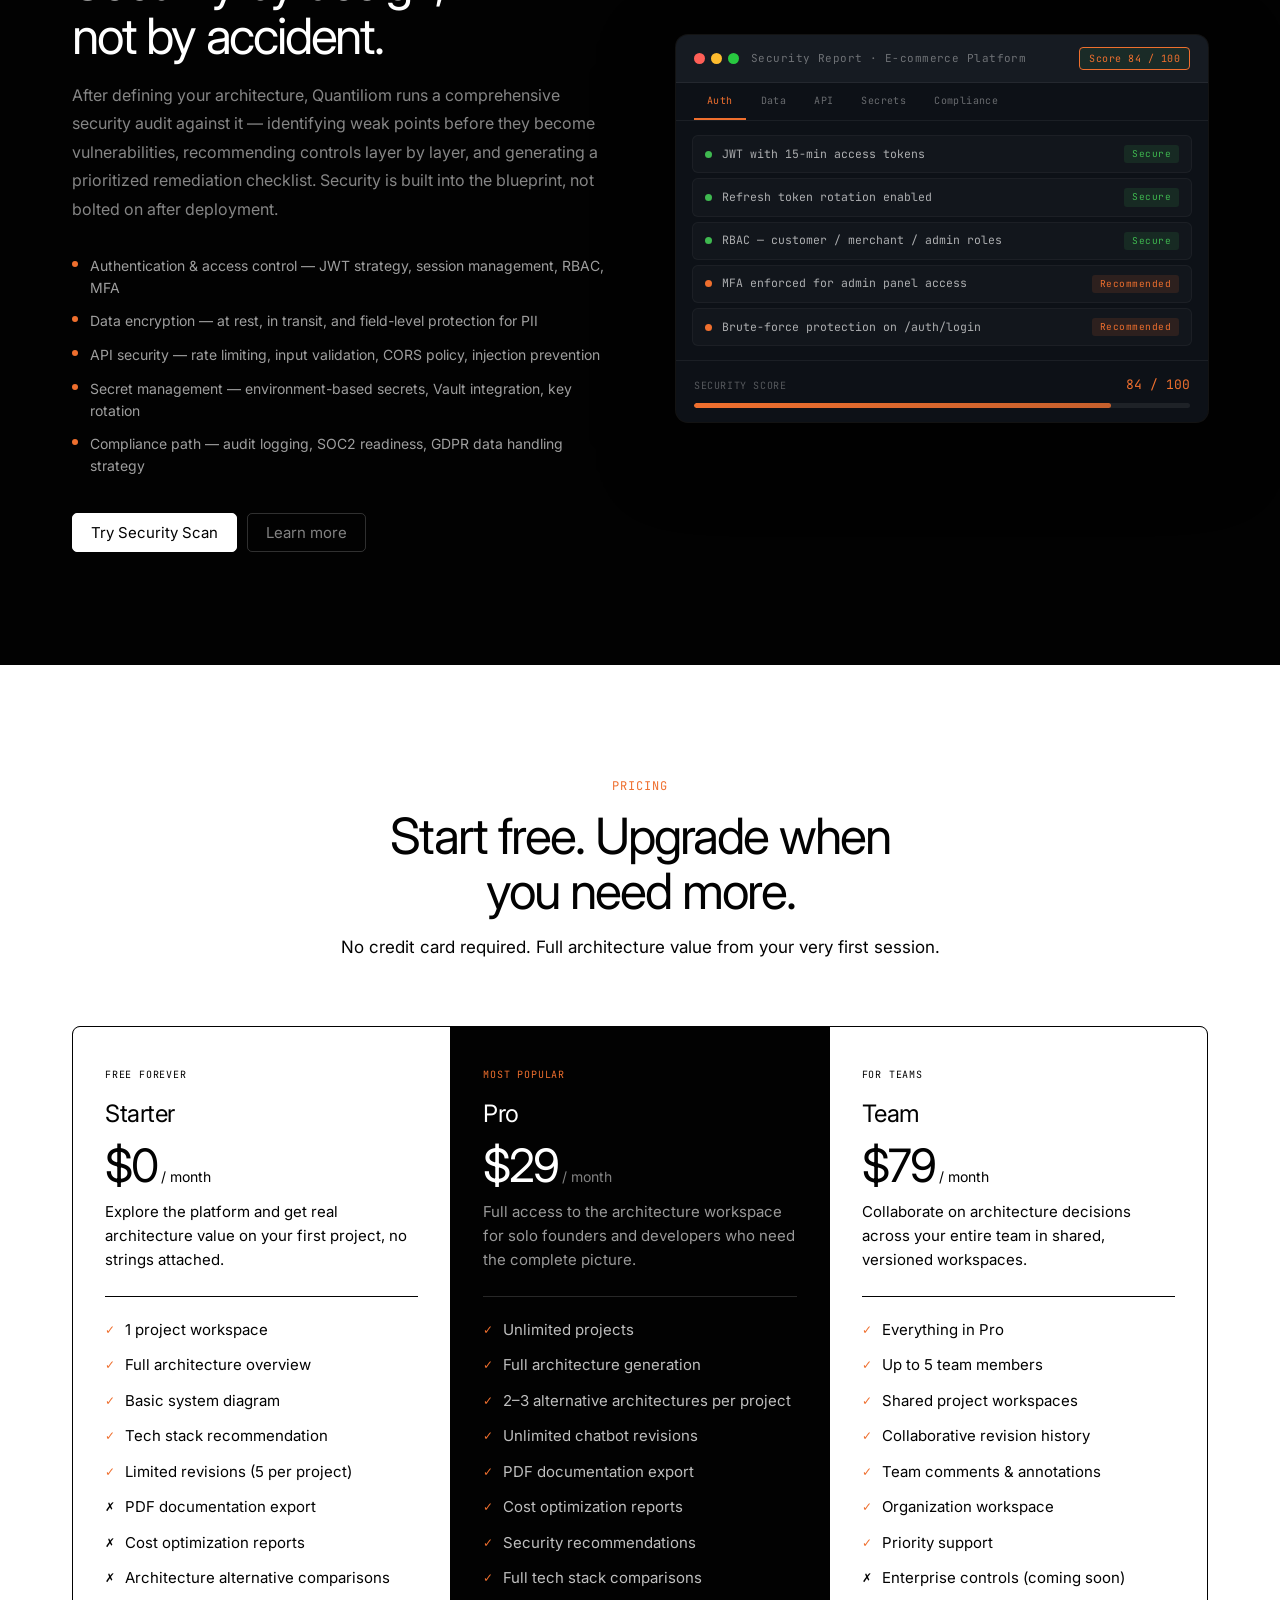
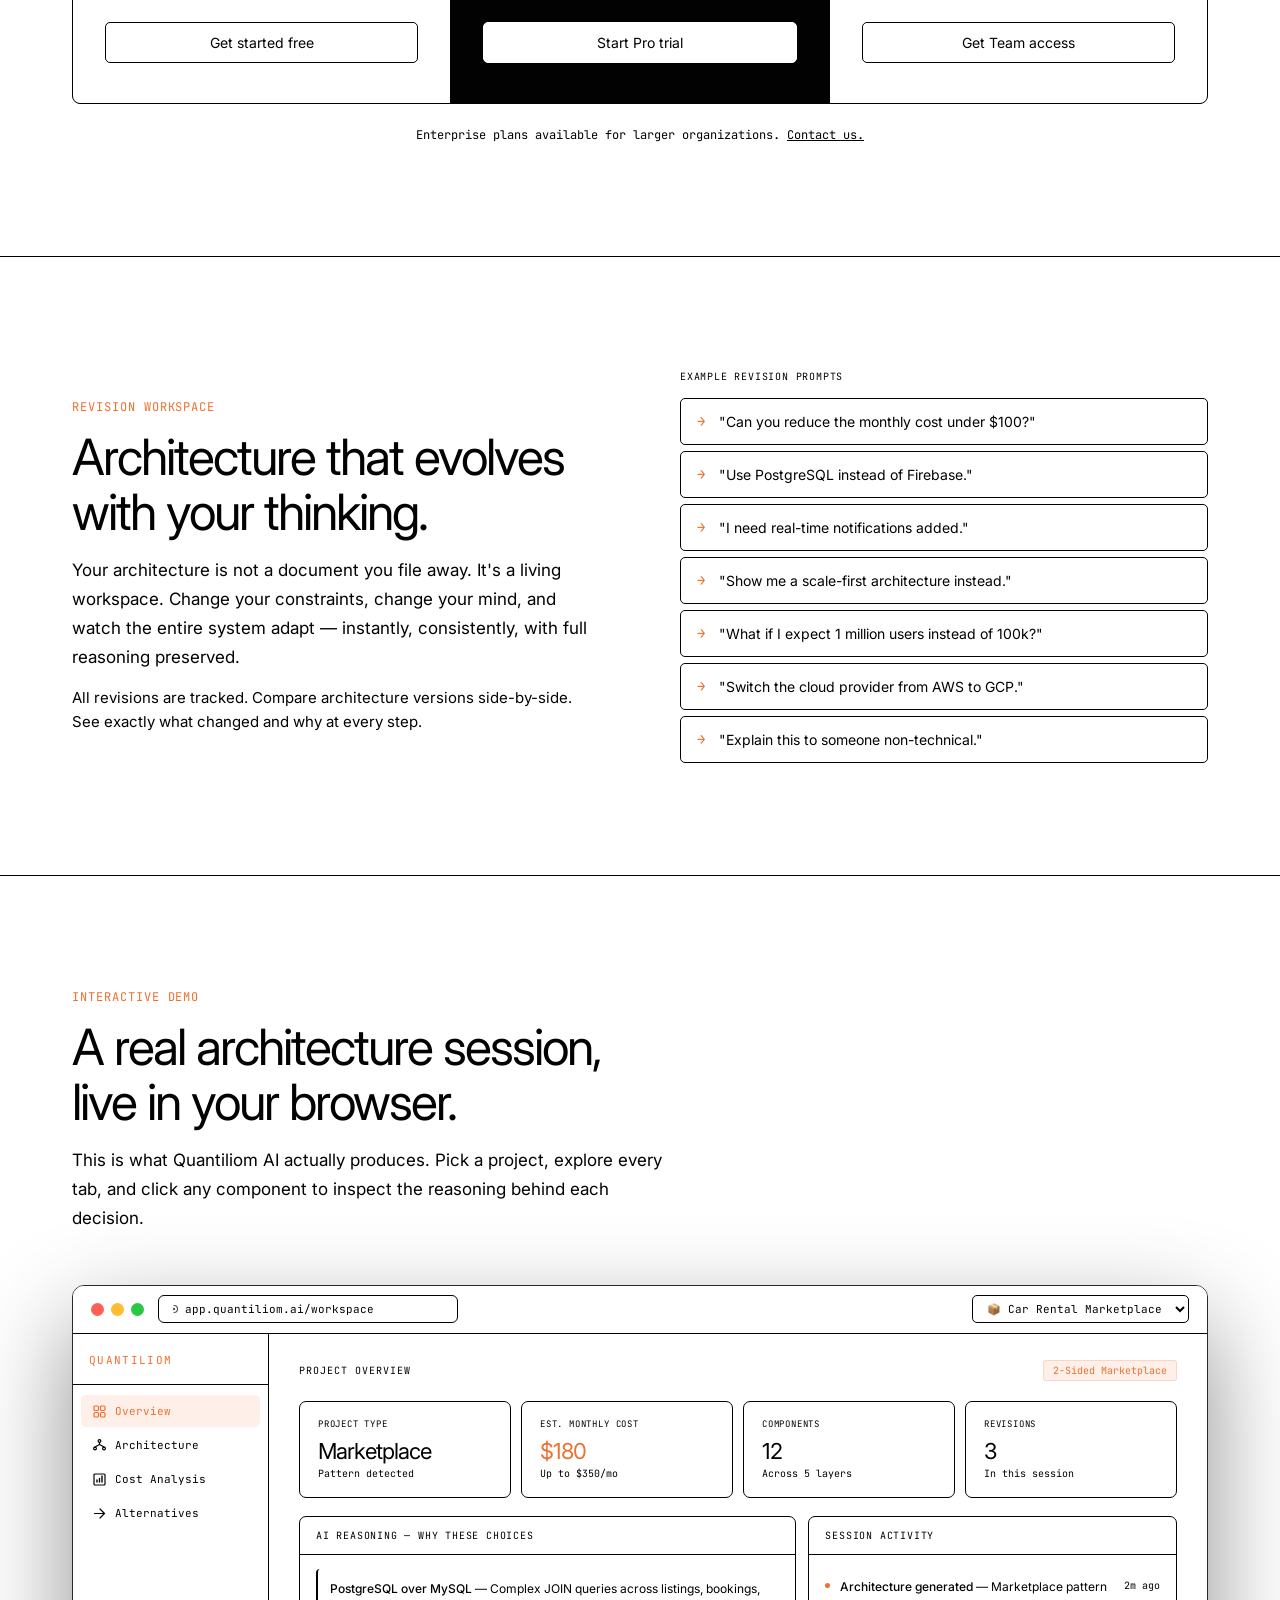
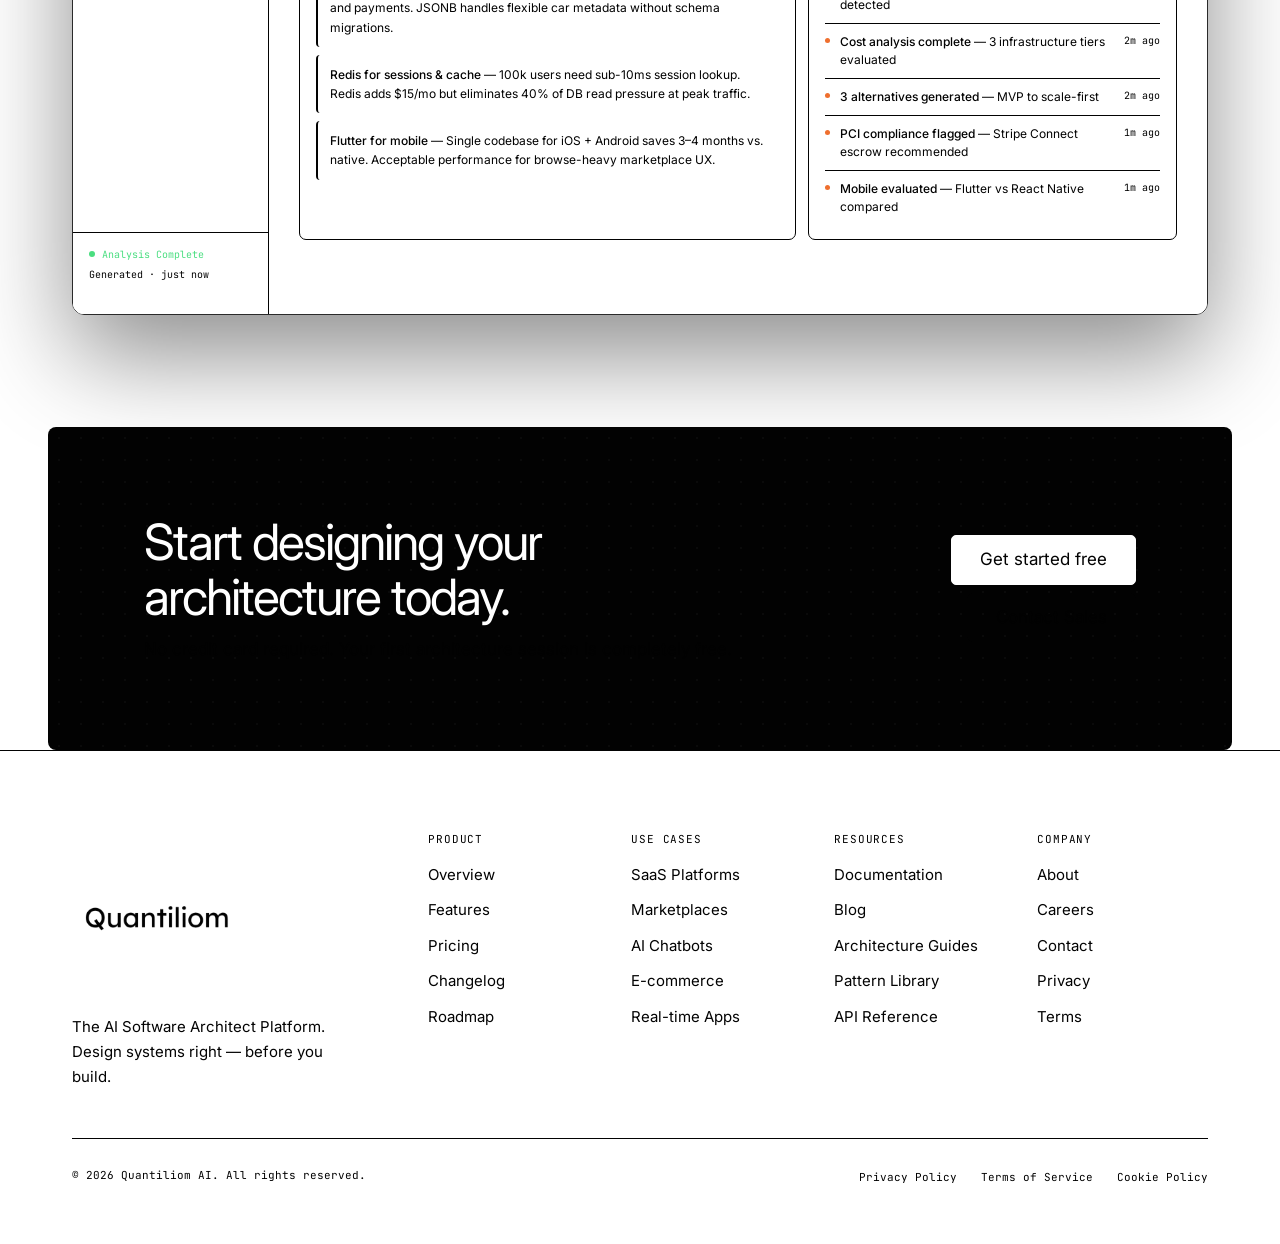
==== commit 5a46a571: "Redesign Capabilities section as editorial list Replaces the card grid in the "Everything a senior a" ====
--- a/index.html
+++ b/index.html
@@ -522,23 +522,103 @@
     /* ────────────────────────────────────────────────
        FEATURES
     ──────────────────────────────────────────────── */
-    .features-intro { max-width: 680px; margin-bottom: 64px; }
-    .features-grid { display: grid; grid-template-columns: repeat(3, 1fr); }
-    .feat-cell { background: var(--silver); padding: 40px 32px; }
-    .feat-cell:hover { background: var(--light-gray); }
-    .feat-icon {
-      width: 46px; height: 46px;
-      border: 1px solid var(--cool-gray); border-radius: var(--r-sm);
-      background: var(--light-gray);
-      display: flex; align-items: center; justify-content: center;
-      margin-bottom: 20px; color: var(--graphite);
-    }
-    .feat-new {
-      font-family: var(--mono); font-size: 11px;
-      color: var(--orange); margin-bottom: 8px;
-    }
-    .feat-title { font-size: 16px; color: var(--black); margin-bottom: 10px; line-height: 1.3; }
-    .feat-desc  { font-size: 14px; color: var(--graphite); line-height: 1.65; }
+    /* ── Features (editorial list) ── */
+    .features-section { padding: 88px 0; }
+    .features-split {
+      display: grid; grid-template-columns: 1fr 1.4fr;
+      gap: 72px; align-items: start;
+    }
+    .features-intro2 .label { margin-bottom: 14px; }
+    .features-intro2 .heading-lg {
+      font-size: 40px; line-height: 1.1; letter-spacing: -1.4px;
+    }
+    .features-intro2-lead {
+      font-size: 14.5px; color: var(--graphite); line-height: 1.65;
+      margin-top: 18px; max-width: 340px;
+    }
+    .features-intro2-meta {
+      display: flex; align-items: center; gap: 14px; flex-wrap: wrap;
+      margin-top: 28px;
+      font-family: var(--mono); font-size: 11.5px;
+      color: var(--ash); letter-spacing: .04em;
+    }
+    .features-intro2-meta strong {
+      color: var(--black); font-weight: 600; margin-right: 5px;
+    }
+    .features-intro2-meta .sep {
+      width: 1px; height: 11px; background: var(--cool-gray);
+    }
+    .features-intro2-meta .live {
+      display: inline-flex; align-items: center; gap: 6px;
+      color: var(--orange);
+    }
+    .features-intro2-meta .live::before {
+      content: ''; width: 6px; height: 6px; border-radius: 50%;
+      background: var(--orange); display: inline-block;
+      animation: pulse 1.8s ease-in-out infinite;
+    }
+
+    .cap-list {
+      list-style: none; margin: 0; padding: 0;
+      display: flex; flex-direction: column;
+    }
+    .cap-item {
+      display: grid; grid-template-columns: 48px 1fr 24px;
+      align-items: start; gap: 20px;
+      padding: 20px 4px;
+      border-bottom: 1px solid var(--cool-gray);
+      transition: padding-left .25s var(--spring);
+      cursor: default;
+    }
+    .cap-item:first-child { border-top: 1px solid var(--cool-gray); }
+    .cap-num {
+      font-family: var(--mono); font-size: 12px;
+      color: var(--ash); letter-spacing: .08em;
+      padding-top: 5px;
+      transition: color .2s;
+    }
+    .cap-body {
+      display: flex; flex-direction: column; gap: 5px;
+      min-width: 0;
+    }
+    .cap-name-row {
+      display: flex; align-items: center; gap: 10px;
+      flex-wrap: wrap;
+    }
+    .cap-name {
+      font-size: 19px; color: var(--black);
+      letter-spacing: -.3px; font-weight: 400;
+      line-height: 1.25;
+      transition: color .2s;
+    }
+    .cap-new {
+      font-family: var(--mono); font-size: 9.5px;
+      color: var(--orange); letter-spacing: .12em;
+      text-transform: uppercase;
+      padding: 2px 7px; border-radius: 3px;
+      background: rgba(239,111,46,.08);
+      border: 1px solid rgba(239,111,46,.25);
+      display: inline-flex; align-items: center; gap: 5px;
+    }
+    .cap-new::before {
+      content: ''; width: 4px; height: 4px; border-radius: 50%;
+      background: var(--orange); display: inline-block;
+    }
+    .cap-sub {
+      font-family: var(--mono); font-size: 11.5px;
+      color: var(--ash); letter-spacing: .02em;
+      line-height: 1.5;
+    }
+    .cap-arr {
+      font-family: var(--mono); font-size: 15px;
+      color: transparent; justify-self: end;
+      padding-top: 4px;
+      transition: color .25s, transform .25s var(--spring);
+      display: inline-block;
+    }
+    .cap-item:hover { padding-left: 12px; }
+    .cap-item:hover .cap-num { color: var(--orange); }
+    .cap-item:hover .cap-arr { color: var(--orange); transform: translateX(4px); }
 
     /* ────────────────────────────────────────────────
        ARCHITECTURE INTELLIGENCE SECTION
@@ -1397,18 +1477,7 @@
     .step-num { transition: color .25s; }
     .step-cell:hover .step-num { color: var(--orange); }
 
-    /* ── Feature cells ── */
-    .feat-cell {
-      transition: background .15s, transform .22s var(--spring), box-shadow .22s;
-    }
-    .feat-cell:hover { transform: translateY(-2px); box-shadow: 0 6px 20px rgba(2,2,2,.06); background: #fff; }
-    .feat-icon { transition: border-color .25s, color .25s, background .25s; }
-    .feat-cell:hover .feat-icon {
-      border-color: var(--orange); color: var(--orange);
-      background: rgba(239,111,46,.05);
-    }
-    .feat-title { transition: color .2s; }
-    .feat-cell:hover .feat-title { color: var(--black); }
+    /* ── Feature list items inherit base panel styling ── */
 
     /* ── AII card hover (handled inline) ── */
 
@@ -3006,89 +3075,85 @@
 <!-- ════════════════════════════════════════════════
      FEATURES
 ════════════════════════════════════════════════ -->
-<section class="section">
+<section class="section features-section">
   <div class="wrap">
-    <div class="features-intro">
-      <span class="label" style="margin-bottom:14px;">Capabilities</span>
-      <h2 class="heading-lg">Everything a senior architect<br>would tell you.</h2>
-      <p class="body-md" style="margin-top:16px;">Built on a structured decision engine — not a chatbot. Every recommendation is grounded in proven patterns, explicit constraints, and trade-off reasoning.</p>
-    </div>
-
-    <div class="panel-grid features-grid" style="grid-template-columns: repeat(3,1fr);">
-
-      <div class="panel-cell feat-cell">
-        <div class="feat-icon">
-          <svg width="18" height="18" viewBox="0 0 18 18" fill="none">
-            <path d="M9 2L16 6V12L9 16L2 12V6L9 2Z" stroke="currentColor" stroke-width="1.4" stroke-linejoin="round"/>
-            <circle cx="9" cy="9" r="2" stroke="currentColor" stroke-width="1.4"/>
-          </svg>
-        </div>
-        <div class="feat-new">NEW</div>
-        <div class="feat-title">Architecture Intelligence Engine</div>
-        <div class="feat-desc">Pattern-aware reasoning that generates 2–3 architecture alternatives with full trade-off analysis. Not just suggestions — structured decisions with clear explanations for each choice.</div>
+    <div class="features-split">
+      <div class="features-intro2">
+        <span class="label">Capabilities</span>
+        <h2 class="heading-lg">Everything a senior<br>architect would tell you.</h2>
+        <p class="features-intro2-lead">A structured decision engine — not a chatbot.</p>
+        <div class="features-intro2-meta">
+          <span><strong>06</strong> modules</span>
+          <span class="sep"></span>
+          <span><strong>02</strong> new</span>
+          <span class="sep"></span>
+          <span class="live">Live</span>
+        </div>
       </div>
-
-      <div class="panel-cell feat-cell">
-        <div class="feat-icon">
-          <svg width="18" height="18" viewBox="0 0 18 18" fill="none">
-            <circle cx="5" cy="9" r="2" stroke="currentColor" stroke-width="1.4"/>
-            <circle cx="13" cy="4" r="2" stroke="currentColor" stroke-width="1.4"/>
-            <circle cx="13" cy="14" r="2" stroke="currentColor" stroke-width="1.4"/>
-            <line x1="7" y1="8" x2="11" y2="5.5" stroke="currentColor" stroke-width="1.4"/>
-            <line x1="7" y1="10" x2="11" y2="12.5" stroke="currentColor" stroke-width="1.4"/>
-          </svg>
-        </div>
-        <div class="feat-title">Dynamic Question Engine</div>
-        <div class="feat-desc">Surfaces the 10–15 most critical questions for your specific project type. A marketplace gets different questions than an AI chatbot. No generic forms.</div>
-      </div>
-
-      <div class="panel-cell feat-cell">
-        <div class="feat-icon">
-          <svg width="18" height="18" viewBox="0 0 18 18" fill="none">
-            <rect x="2" y="4" width="14" height="10" rx="1" stroke="currentColor" stroke-width="1.4"/>
-            <line x1="2" y1="8" x2="16" y2="8" stroke="currentColor" stroke-width="1.4"/>
-            <line x1="7" y1="4" x2="7" y2="14" stroke="currentColor" stroke-width="1"/>
-          </svg>
-        </div>
-        <div class="feat-title">Tech Stack Recommendations</div>
-        <div class="feat-desc">Concrete, justified choices for frontend, backend, database, caching, messaging queues, and infrastructure — always with alternatives explained and compared.</div>
-      </div>
-
-      <div class="panel-cell feat-cell">
-        <div class="feat-icon">
-          <svg width="18" height="18" viewBox="0 0 18 18" fill="none">
-            <path d="M9 2v4M9 12v4M2 9h4M12 9h4" stroke="currentColor" stroke-width="1.4" stroke-linecap="round"/>
-            <circle cx="9" cy="9" r="3" stroke="currentColor" stroke-width="1.4"/>
-          </svg>
-        </div>
-        <div class="feat-title">Cost Estimation Layer</div>
-        <div class="feat-desc">Monthly infrastructure costs broken down by compute, database, storage, bandwidth, LLM usage, and third-party services. Flags expensive choices before you commit to them.</div>
-      </div>
-
-      <div class="panel-cell feat-cell">
-        <div class="feat-icon">
-          <svg width="18" height="18" viewBox="0 0 18 18" fill="none">
-            <rect x="3" y="3" width="12" height="12" rx="1" stroke="currentColor" stroke-width="1.4"/>
-            <path d="M6 9h6M6 12h4M6 6h6" stroke="currentColor" stroke-width="1.4" stroke-linecap="round"/>
-          </svg>
-        </div>
-        <div class="feat-title">Architecture Diagrams</div>
-        <div class="feat-desc">Visual high-level system diagrams showing component relationships, data flows, and system boundaries. Exportable as PDF for team sharing and stakeholder presentations.</div>
-      </div>
-
-      <div class="panel-cell feat-cell">
-        <div class="feat-icon">
-          <svg width="18" height="18" viewBox="0 0 18 18" fill="none">
-            <path d="M3 9c0-3.3 2.7-6 6-6s6 2.7 6 6-2.7 6-6 6" stroke="currentColor" stroke-width="1.4" stroke-linecap="round"/>
-            <path d="M9 6v3l2 1.5" stroke="currentColor" stroke-width="1.4" stroke-linecap="round" stroke-linejoin="round"/>
-            <path d="M3 13.5l-1.5 2 2-.5" stroke="currentColor" stroke-width="1.4" stroke-linecap="round" stroke-linejoin="round"/>
-          </svg>
-        </div>
-        <div class="feat-new">NEW</div>
-        <div class="feat-title">Conversational Revision Workspace</div>
-        <div class="feat-desc">Your architecture is not a static PDF. Revise it in plain language — "make it cheaper", "switch to GCP", "add real-time chat" — and watch it propagate instantly across the full output.</div>
-      </div>
-
+      <ol class="cap-list">
+        <li class="cap-item">
+          <span class="cap-num">01</span>
+          <div class="cap-body">
+            <div class="cap-name-row">
+              <span class="cap-name">Architecture Intelligence Engine</span>
+              <span class="cap-new">New</span>
+            </div>
+            <span class="cap-sub">Generates 2–3 alternatives with trade-off analysis.</span>
+          </div>
+          <span class="cap-arr">→</span>
+        </li>
+        <li class="cap-item">
+          <span class="cap-num">02</span>
+          <div class="cap-body">
+            <div class="cap-name-row">
+              <span class="cap-name">Dynamic Question Engine</span>
+            </div>
+            <span class="cap-sub">10–15 questions tailored to your project type.</span>
+          </div>
+          <span class="cap-arr">→</span>
+        </li>
+        <li class="cap-item">
+          <span class="cap-num">03</span>
+          <div class="cap-body">
+            <div class="cap-name-row">
+              <span class="cap-name">Tech Stack Recommendations</span>
+            </div>
+            <span class="cap-sub">Concrete picks for frontend, backend, and infra.</span>
+          </div>
+          <span class="cap-arr">→</span>
+        </li>
+        <li class="cap-item">
+          <span class="cap-num">04</span>
+          <div class="cap-body">
+            <div class="cap-name-row">
+              <span class="cap-name">Cost Estimation Layer</span>
+            </div>
+            <span class="cap-sub">Monthly TCO across the full stack — flags overspend.</span>
+          </div>
+          <span class="cap-arr">→</span>
+        </li>
+        <li class="cap-item">
+          <span class="cap-num">05</span>
+          <div class="cap-body">
+            <div class="cap-name-row">
+              <span class="cap-name">Architecture Diagrams</span>
+            </div>
+            <span class="cap-sub">Visual system maps with data flows — PDF export.</span>
+          </div>
+          <span class="cap-arr">→</span>
+        </li>
+        <li class="cap-item">
+          <span class="cap-num">06</span>
+          <div class="cap-body">
+            <div class="cap-name-row">
+              <span class="cap-name">Conversational Revision Workspace</span>
+              <span class="cap-new">New</span>
+            </div>
+            <span class="cap-sub">Plain-language edits propagate across the output.</span>
+          </div>
+          <span class="cap-arr">→</span>
+        </li>
+      </ol>
     </div>
   </div>
 </section>
